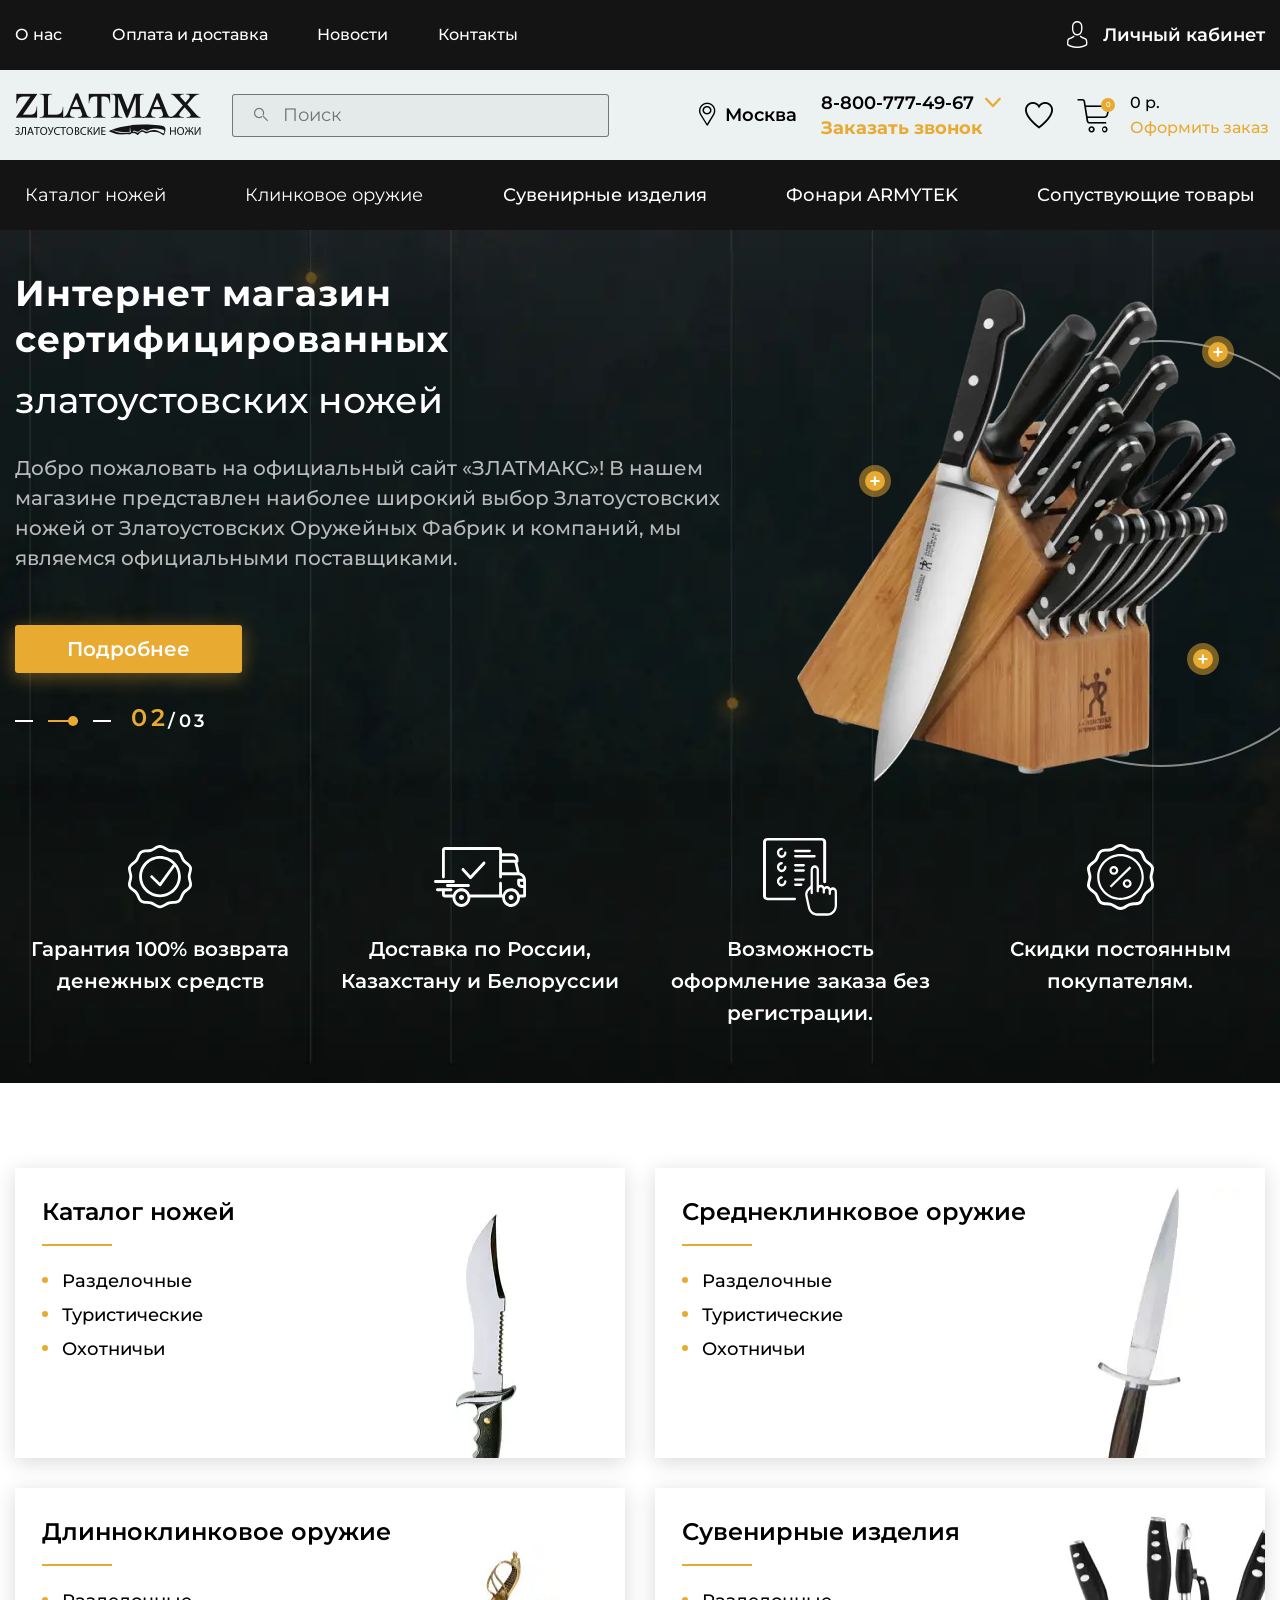
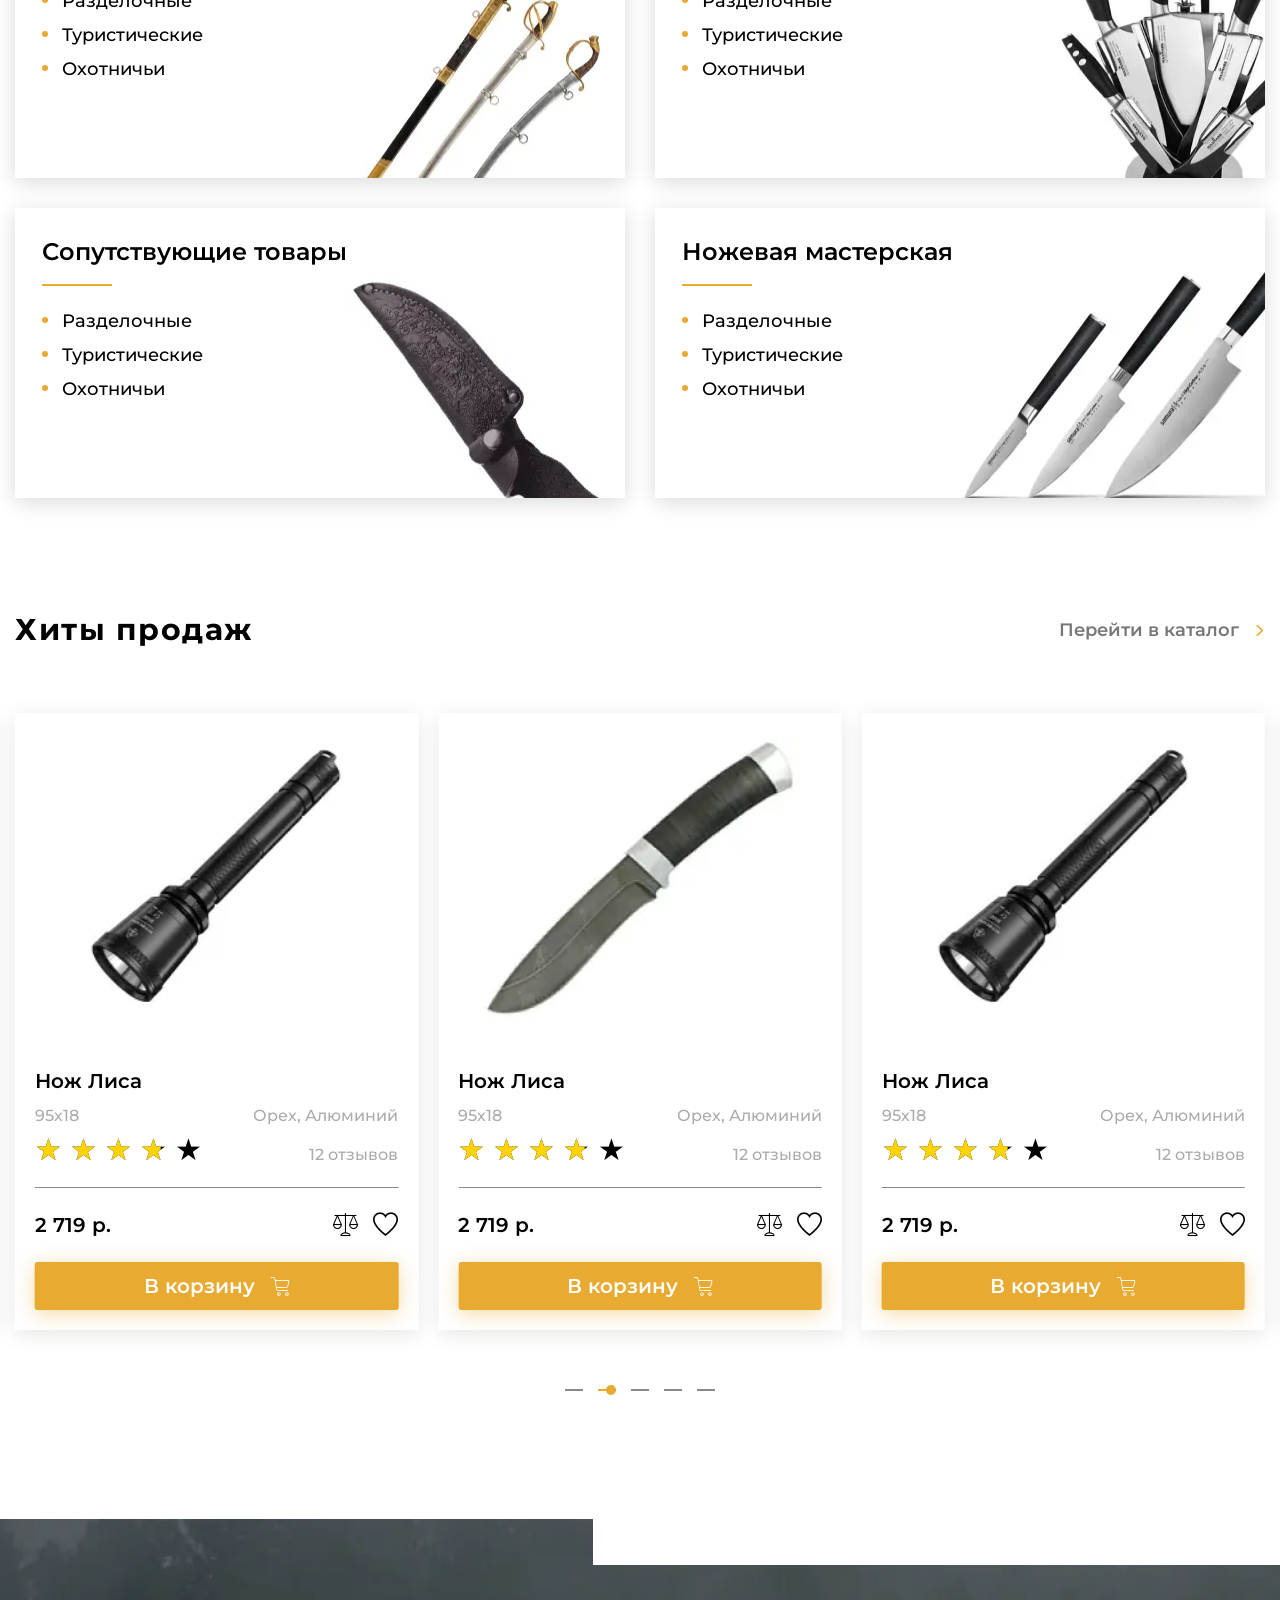
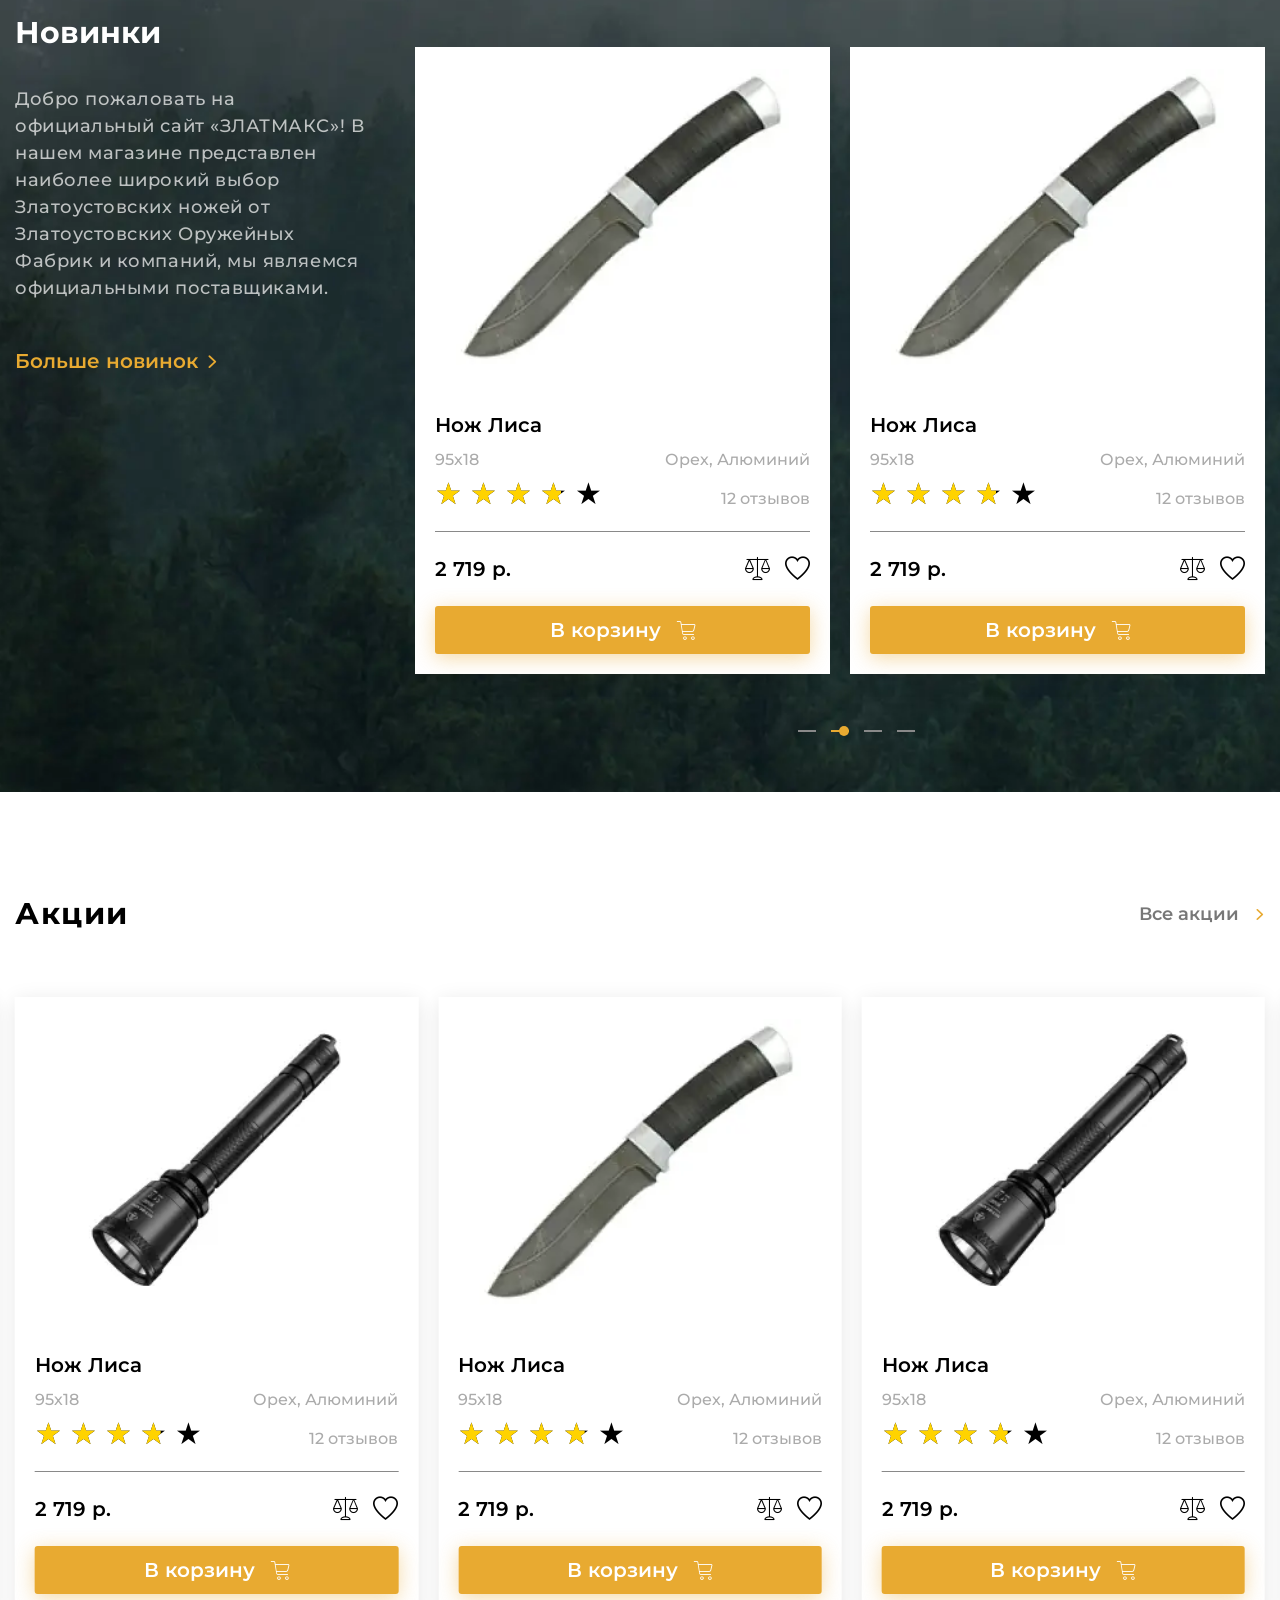
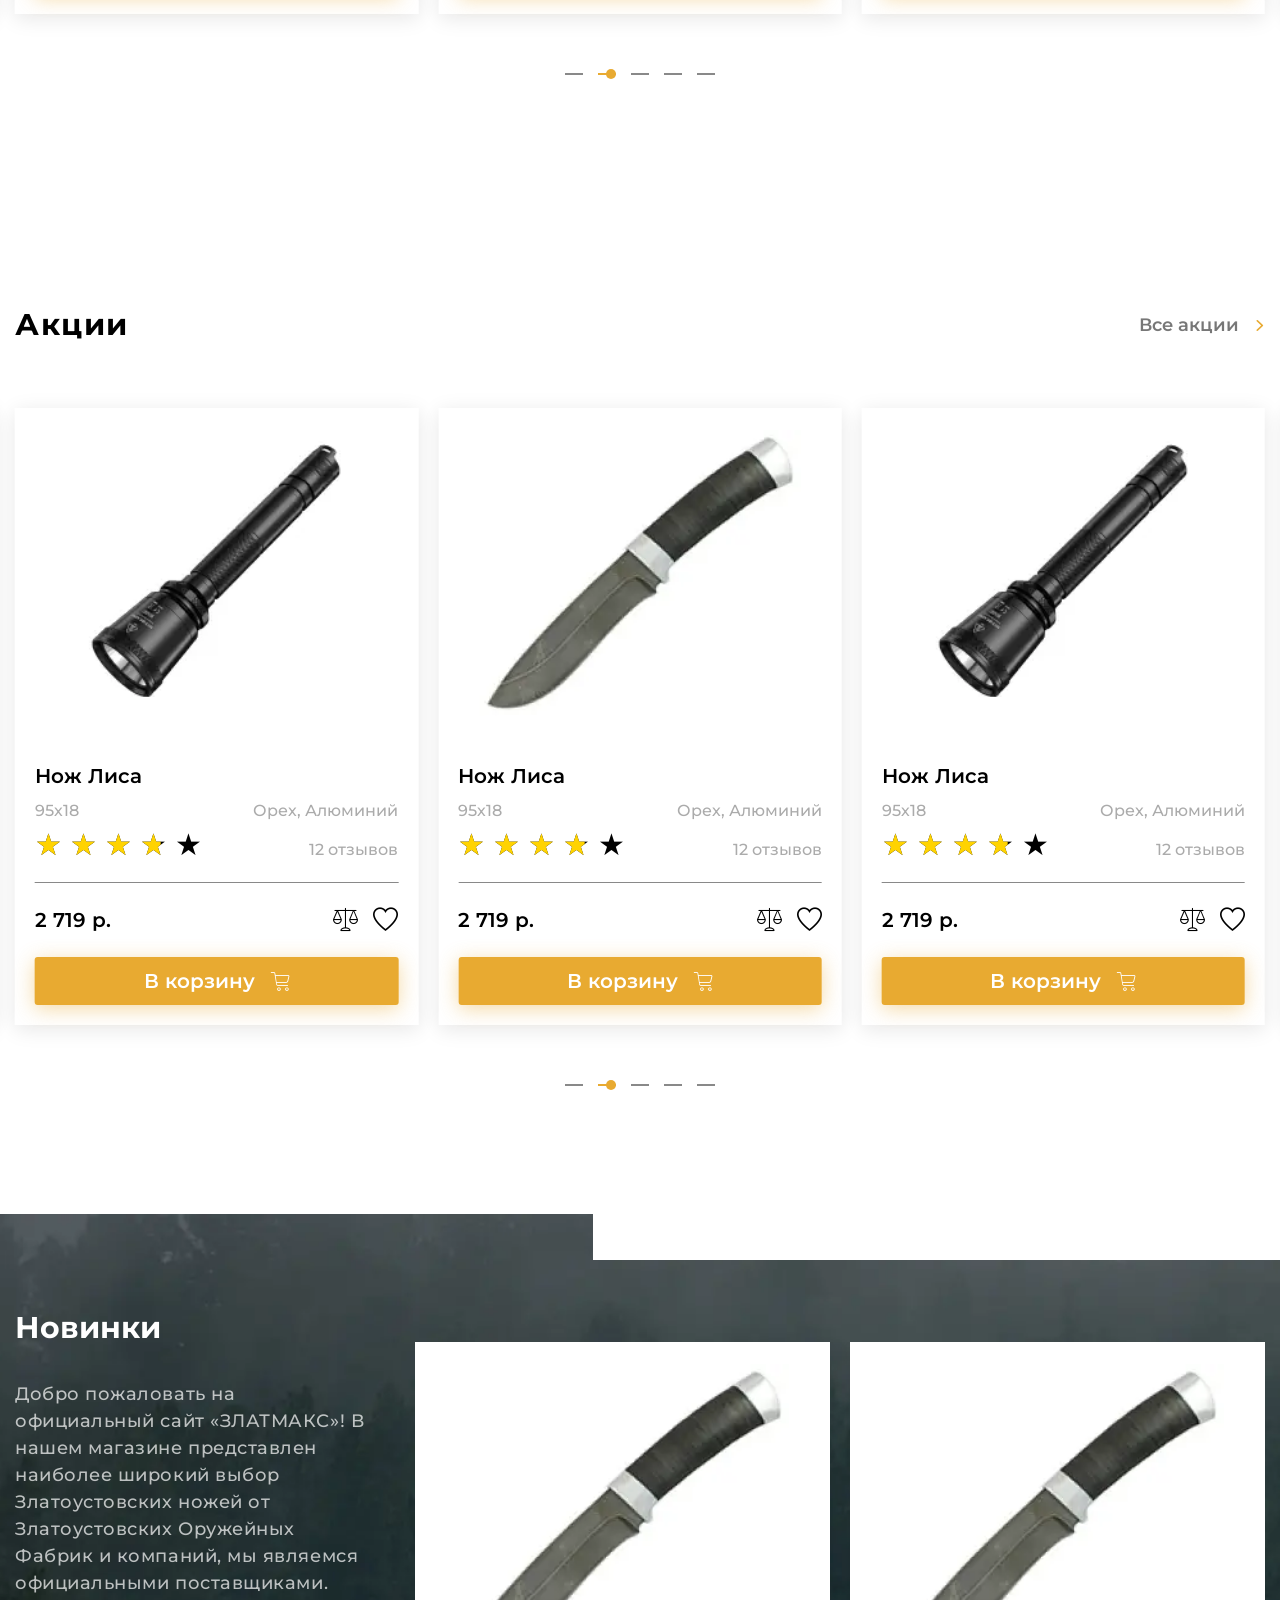
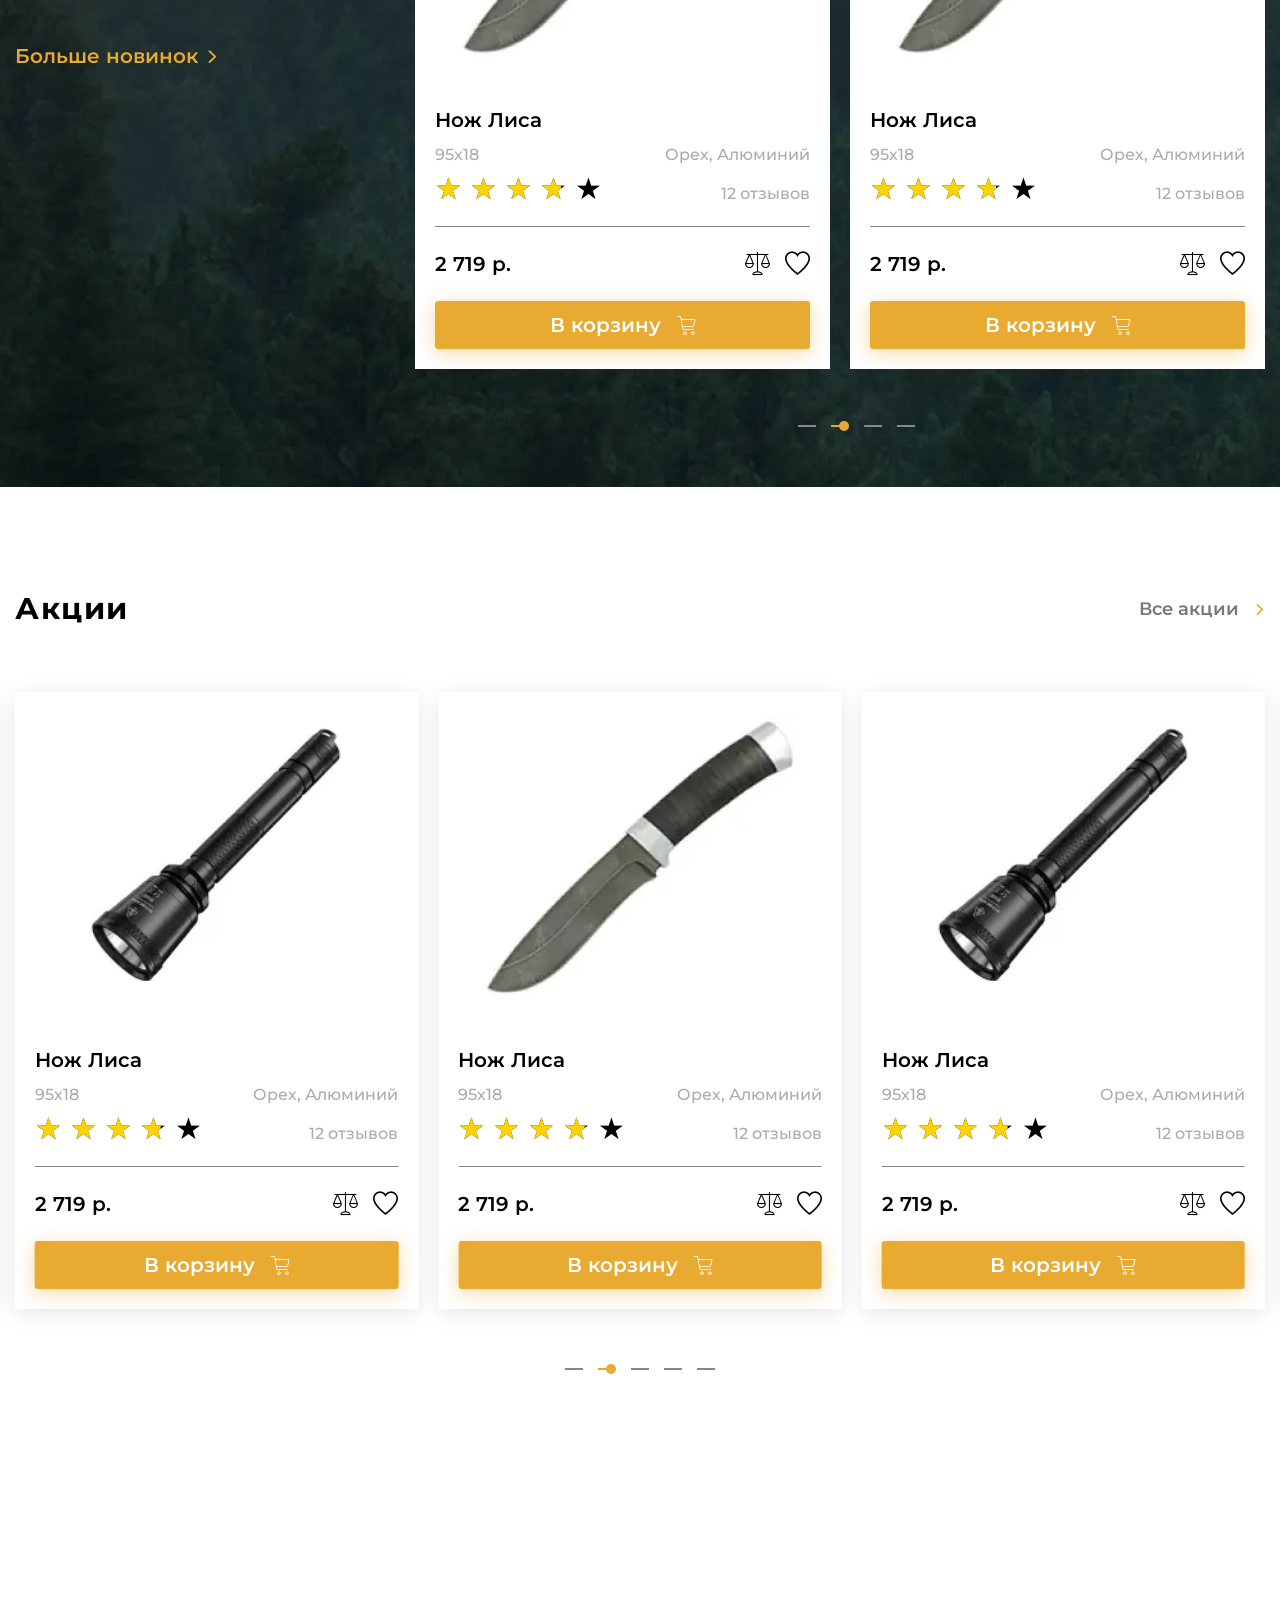
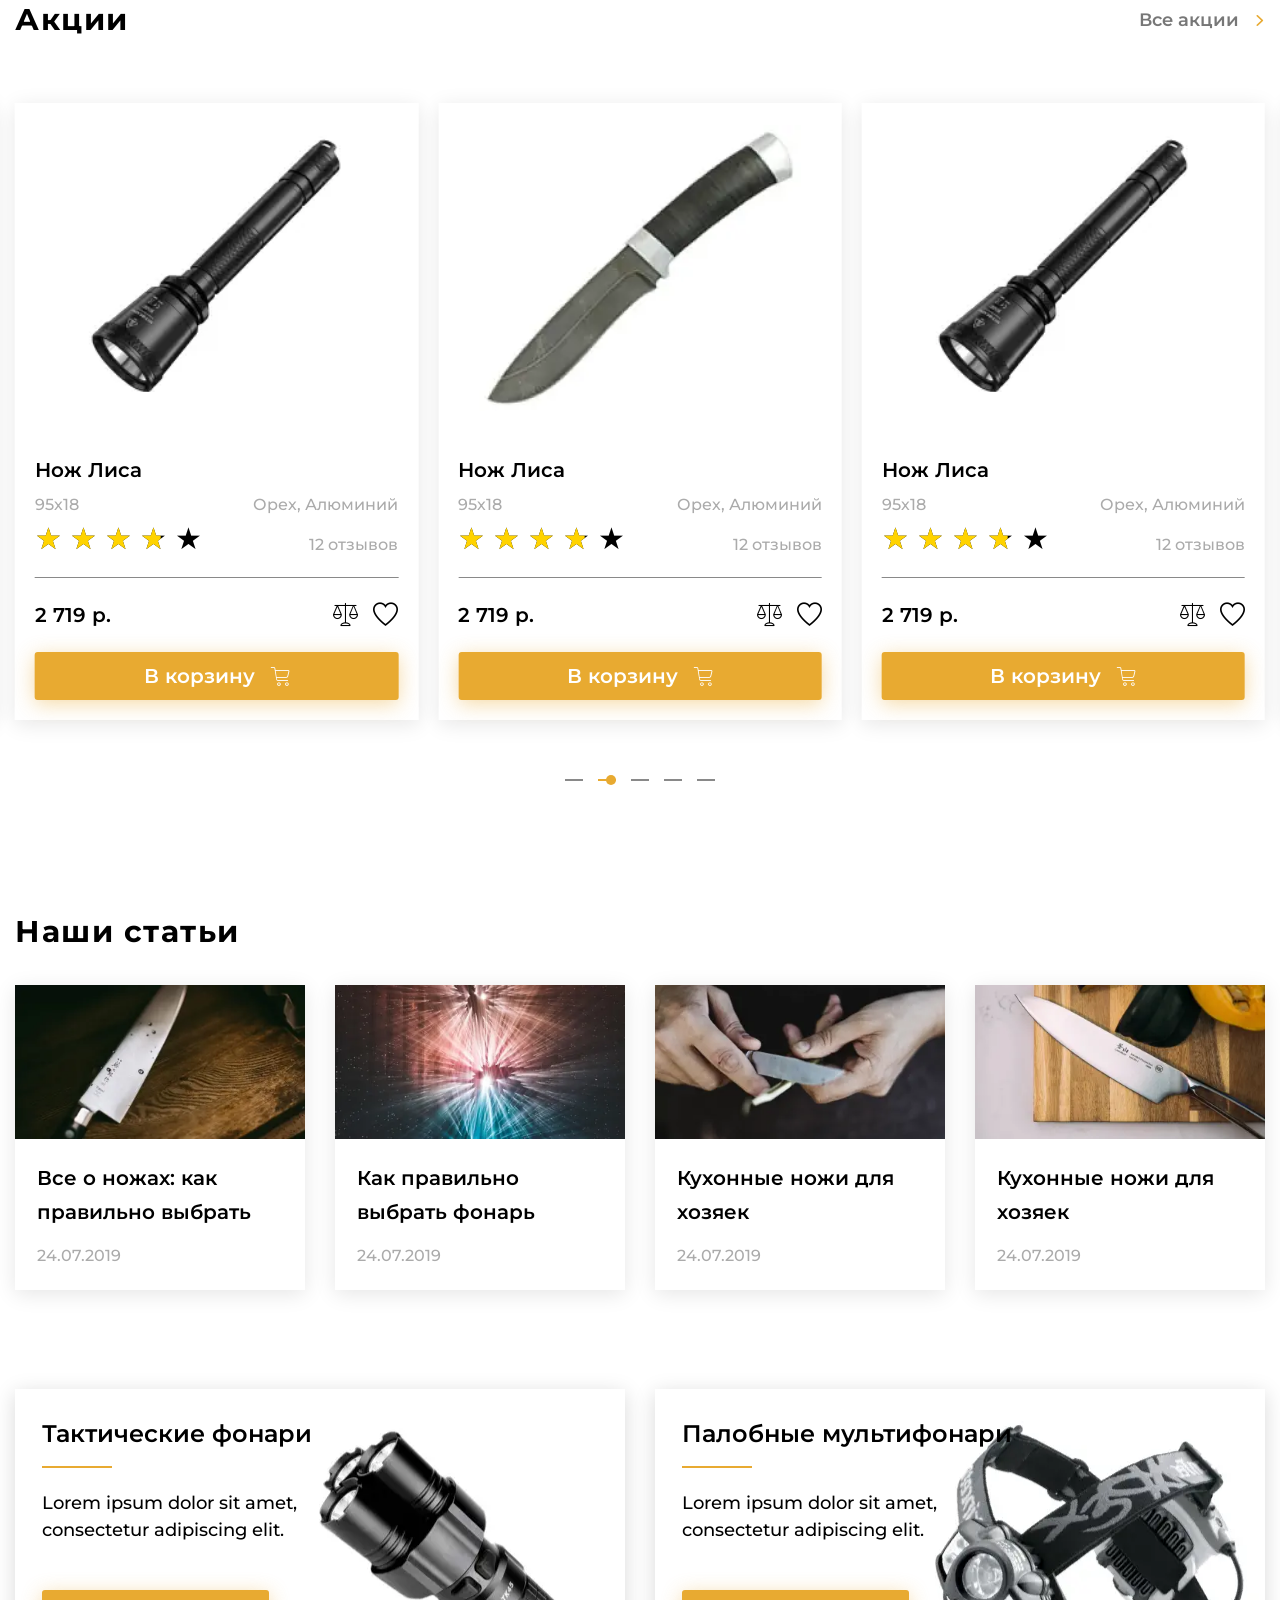
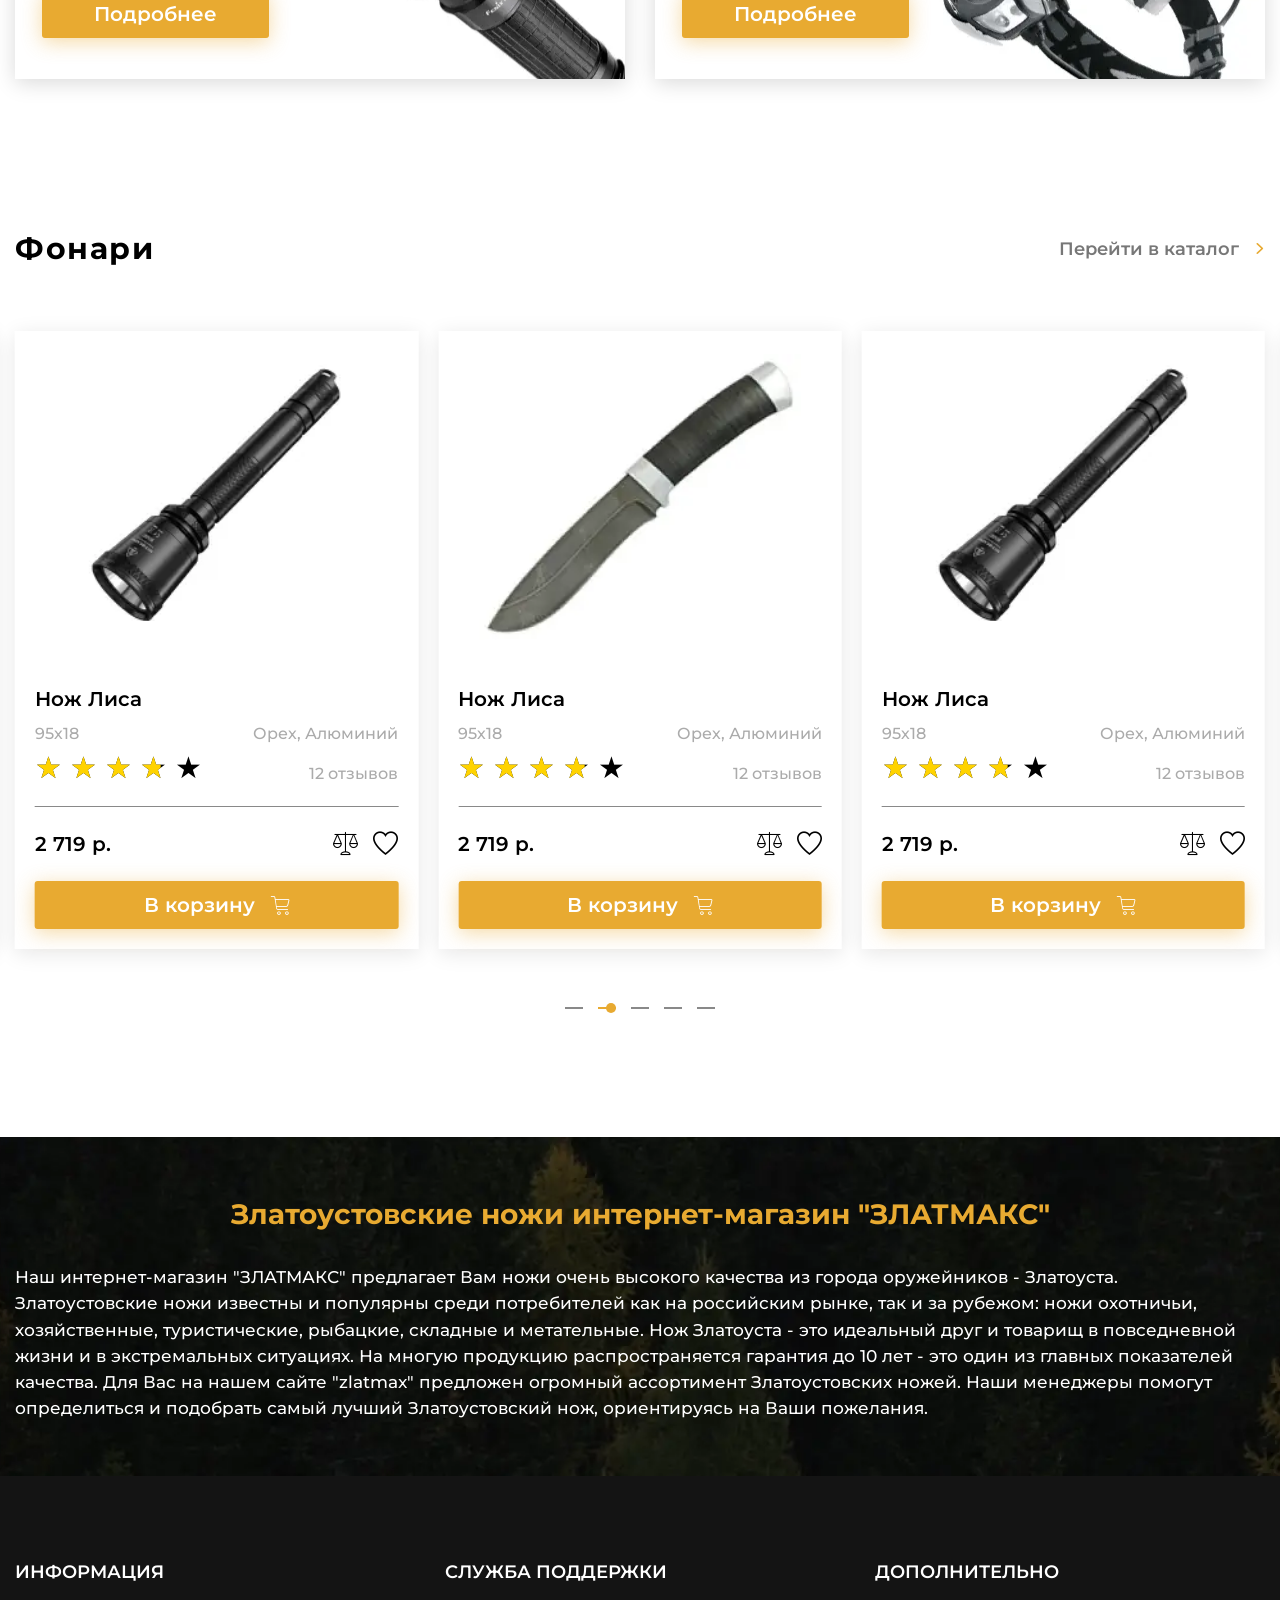
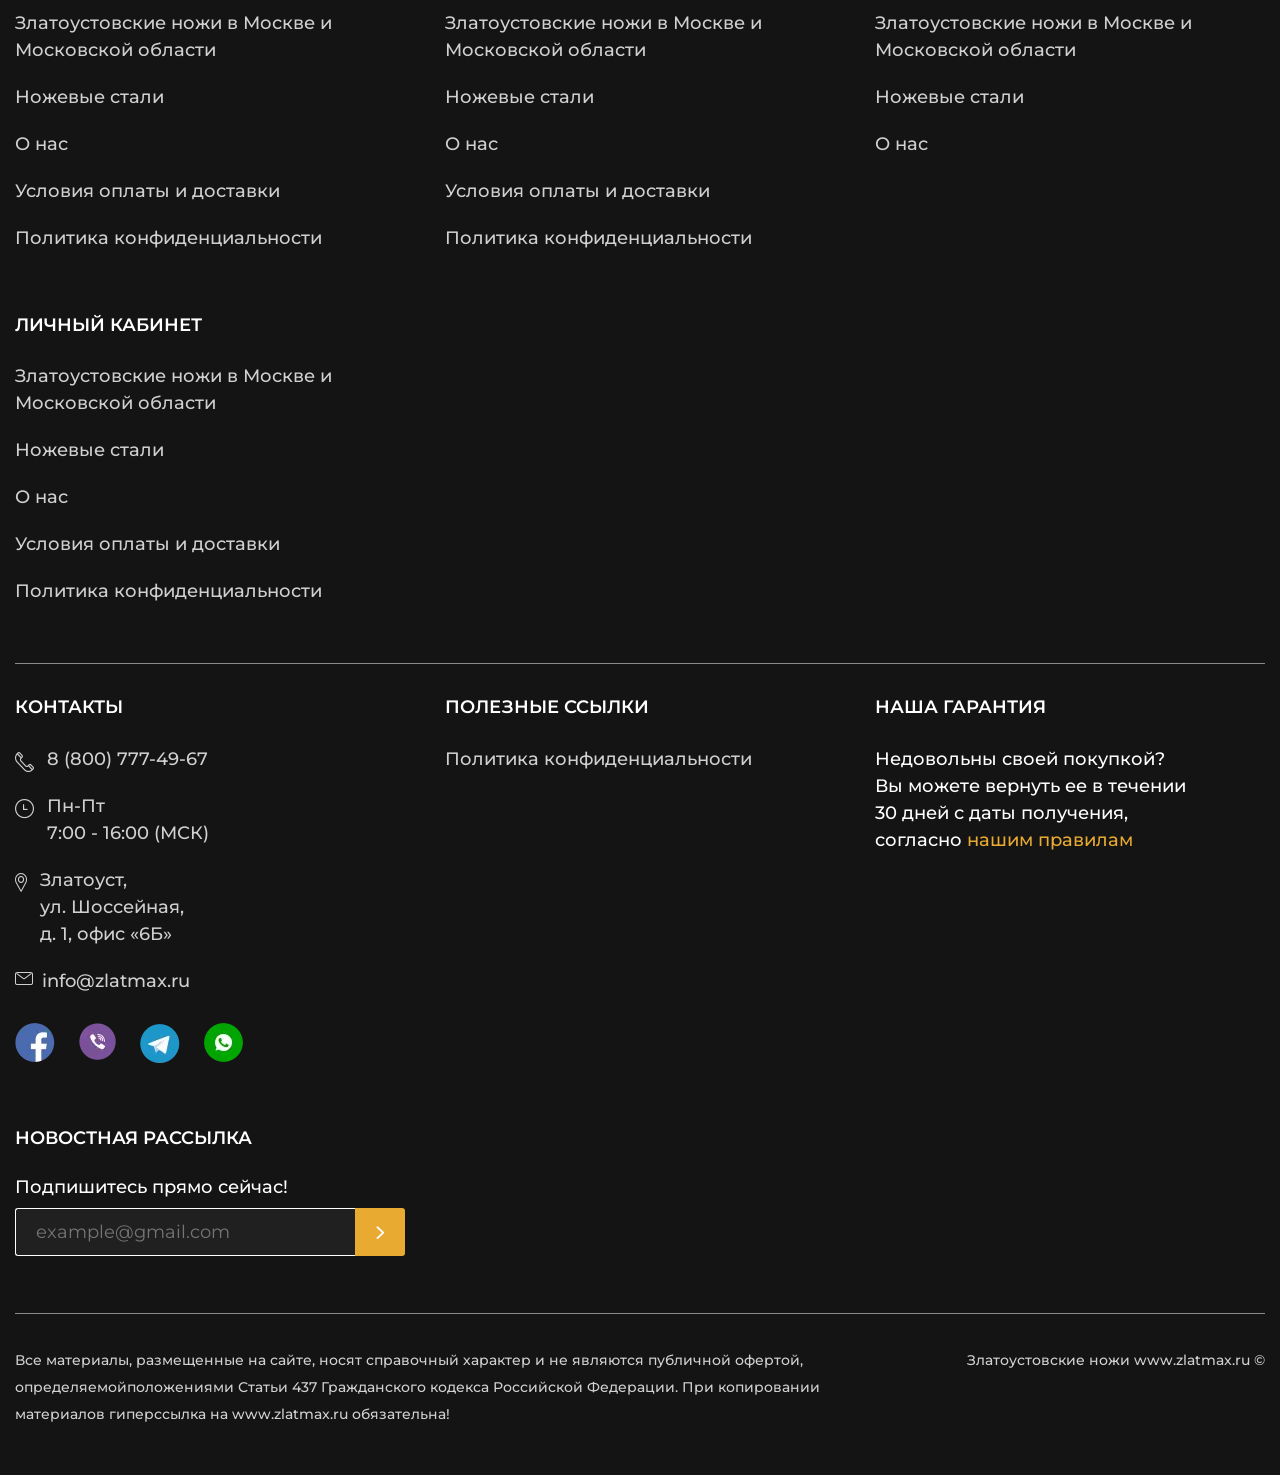
==== index.html @ 2ca92182 "i genius i genius" ====
<!DOCTYPE html>
<html lang="ru">

<head>
	<title>Главная</title>
	<meta charset="UTF-8">
	<meta name="format-detection" content="telephone=no">
	<link rel="stylesheet" href="css/style.min.css?_v=20221017213439">

	<!-- <meta name="robots" content="noindex, nofollow"> -->
	<meta name="viewport" content="width=device-width, initial-scale=1.0">
</head>

<body>
	<div class="wrapper">
		<header class="header">
			<div class="header__top top-header">
				<div class="top-header__container">
					<nav class="top-header__menu menu-top-header">
						<ul data-da=".menu__body,991.98" class="menu-top-header__list">
							<li class="menu-top-header__item menu-top-header__item_catalog"><a href="" class="menu-top-header__link menu-top-header__link_catalog _icon-arrow-bottom">Каталог товаров</a></li>
							<li class="menu-top-header__item"><a href="product.html" class="menu-top-header__link">О нас</a></li>
							<li class="menu-top-header__item"><a href="" class="menu-top-header__link">Оплата и доставка</a></li>
							<li class="menu-top-header__item"><a href="" class="menu-top-header__link">Новости</a></li>
							<li class="menu-top-header__item"><a href="" class="menu-top-header__link">Контакты</a></li>
						</ul>
					</nav>
					<a href="" class="top-header__user _icon-user"><span>Личный кабинет</span></a>
					<nav hidden class="menu">
						<button type="button" class="menu__icon icon-menu"><span></span></button>
						<div class="menu__body">
						</div>
					</nav>
				</div>
			</div>
			<div class="header__body body-header">
				<div class="body-header__container">
					<a href="" class="body-header__logo"></a>
					<div data-da=".catalog-header__container, 479.98" class="body-header__search">
						<form action="#" class="search-header">
							<button type="submit" class="search-header__button _icon-search"></button>
							<input autocomplete="off" type="text" name="form[]" data-error="Ошибка" placeholder="Поиск" class="search-header__input">
						</form>
					</div>
					<div class="body-header__actions actions-header">
						<a href="" class="actions-header__location _icon-location"><span>Москва</span></a>
						<div data-da=".top-header__container,991.98,first" class="actions-header__phones phones-header">
							<div data-spollers class="phones-header__items">
								<div class="phones-header__item">
									<a href="tel:88007774967" class="phones-header__phone"><span>8-800-777-49-67</span></a>
									<button type="button" data-spoller class="phones-header__arrow _icon-arrow-bottom"></button>
									<ul class="phones-header__list">
										<li><a href="tel:88007774968" class="phones-header__phone">8-800-777-49-68</a></li>
										<li><a href="tel:88007774969" class="phones-header__phone">8-800-777-49-69</a></li>
										<li><a href="tel:88007774970" class="phones-header__phone">8-800-777-49-70</a></li>
									</ul>
								</div>
							</div>
							<button type="button" data-popup="#callback" class="phones-header__callback">Заказать звонок</button>
						</div>
						<a href="" data-da=".top-header__container,991.98,2" class="actions-header__favorite _icon-favorite"></a>
						<a href="" data-da=".top-header__container,991.98,2" class="actions-header__cart cart-header">
							<div class="cart-header__icon _icon-cart"><span>0</span></div>
							<div class="cart-header__body">
								<div class="cart-header__summ">0 р.</div>
								<div class="cart-header__link">Оформить заказ</div>
							</div>
						</a>
					</div>
				</div>
			</div>
			<div class="header__catalog catalog-header">
				<div class="catalog-header__container">
					<nav class="catalog-header__menu menu-catalog">
						<button type="button" class="menu-catalog__back _icon-back">Назад</button>
						<ul class="menu-catalog__list">
							<li class="menu-catalog__item"><button data-parent="1" class="menu-catalog__link">Каталог ножей</button></li>
							<li class="menu-catalog__item"><button data-parent="2" class="menu-catalog__link">Клинковое оружие</button></li>
							<li class="menu-catalog__item"><a href="" class="menu-catalog__link">Сувенирные изделия</a></li>
							<li class="menu-catalog__item"><a href="" class="menu-catalog__link">Фонари ARMYTEK</a></li>
							<li class="menu-catalog__item"><a href="" class="menu-catalog__link">Сопуствующие товары</a></li>
						</ul>
						<div class="menu-catalog__sub-menu sub-menu-catalog">
							<button type="button" class="sub-menu-catalog__back _icon-back">Назад</button>
							<div class="sub-menu-catalog__container">
								<div hidden data-submenu="1" class="sub-menu-catalog__block">
									<div class="sub-menu-catalog__category">
										<a href="" class="sub-menu-catalog__link-category">Категория ножей</a>
									</div>
									<div class="sub-menu-catalog__category">
										<a href="" class="sub-menu-catalog__link-category">Производство ножей</a>
									</div>
									<div class="sub-menu-catalog__category">
										<a href="" class="sub-menu-catalog__link-category">Ножи по маркам стали</a>
									</div>
									<div class="sub-menu-catalog__category">
										<a href="" class="sub-menu-catalog__link-category">Заточка и полировка ножей</a>
									</div>
									<div class="sub-menu-catalog__category">
										<a href="" class="sub-menu-catalog__link-category">Ножевая мастерская</a>
									</div>
									<ul class="sub-menu-catalog__list">
										<li class="sub-menu-catalog__item"><a href="" class="sub-menu-catalog__link">Разделочные ножи</a></li>
										<li class="sub-menu-catalog__item"><a href="" class="sub-menu-catalog__link">Туристические ножи</a></li>
										<li class="sub-menu-catalog__item"><a href="" class="sub-menu-catalog__link">Ножи охотничьи</a></li>
										<li class="sub-menu-catalog__item"><a href="" class="sub-menu-catalog__link">Булатные ножи</a></li>
										<li class="sub-menu-catalog__item"><a href="" class="sub-menu-catalog__link">Ножи из дамаска</a></li>
										<li class="sub-menu-catalog__item"><a href="" class="sub-menu-catalog__link">Тактического назначения</a></li>
										<li class="sub-menu-catalog__item"><a href="" class="sub-menu-catalog__link">Метательные ножи</a></li>
										<li class="sub-menu-catalog__item"><a href="" class="sub-menu-catalog__link">Мачете и кукри</a></li>
										<li class="sub-menu-catalog__item"><a href="" class="sub-menu-catalog__link">Ножи кухонные</a></li>
									</ul>
									<ul class="sub-menu-catalog__list">
										<li class="sub-menu-catalog__item"><a href="" class="sub-menu-catalog__link">Ножи АИР</a></li>
										<li class="sub-menu-catalog__item"><a href="" class="sub-menu-catalog__link">Ножи ЗИК</a></li>
										<li class="sub-menu-catalog__item"><a href="" class="sub-menu-catalog__link">Ножи ЗЗОСС</a></li>
										<li class="sub-menu-catalog__item"><a href="" class="sub-menu-catalog__link">Ножи РОСоружие</a></li>
										<li class="sub-menu-catalog__item"><a href="" class="sub-menu-catalog__link">Ножи Оружейник</a></li>
										<li class="sub-menu-catalog__item"><a href="" class="sub-menu-catalog__link">Булат Сергея Баранова</a></li>
										<li class="sub-menu-catalog__item"><a href="" class="sub-menu-catalog__link">Булат Андрея Умерова</a></li>
										<li class="sub-menu-catalog__item"><a href="" class="sub-menu-catalog__link">Ножи Златко</a></li>
										<li class="sub-menu-catalog__item"><a href="" class="sub-menu-catalog__link">Ножи Стиль-М</a></li>
										<li class="sub-menu-catalog__item"><a href="" class="sub-menu-catalog__link">Оружейная компания</a></li>
									</ul>
									<ul class="sub-menu-catalog__list">
										<li class="sub-menu-catalog__item"><a href="" class="sub-menu-catalog__link">Ножи из стали 40х102С2М</a></li>
										<li class="sub-menu-catalog__item"><a href="" class="sub-menu-catalog__link">Ножи из стали 95х18</a></li>
										<li class="sub-menu-catalog__item"><a href="" class="sub-menu-catalog__link">Ножи из стали 100х13м</a></li>
										<li class="sub-menu-catalog__item"><a href="" class="sub-menu-catalog__link">Ножи из стали 110х18м-ШД</a></li>
										<li class="sub-menu-catalog__item"><a href="" class="sub-menu-catalog__link">Ножи из стали ЭИ-107 ТЦ</a></li>
										<li class="sub-menu-catalog__item"><a href="" class="sub-menu-catalog__link">Ножи из стали 50х14МФ</a></li>
										<li class="sub-menu-catalog__item"><a href="" class="sub-menu-catalog__link">Ножи из стали AUS-8</a></li>
										<li class="sub-menu-catalog__item"><a href="" class="sub-menu-catalog__link">Ножи из стали К340</a></li>
										<li class="sub-menu-catalog__item"><a href="" class="sub-menu-catalog__link">Ножи из стали M390</a></li>
										<li class="sub-menu-catalog__item"><a href="" class="sub-menu-catalog__link">Ножи из стали ЭП-766</a></li>
									</ul>
									<ul class="sub-menu-catalog__list">
										<li class="sub-menu-catalog__item"><a href="" class="sub-menu-catalog__link">Паста ГОИ</a></li>
										<li class="sub-menu-catalog__item"><a href="" class="sub-menu-catalog__link">Алмазная паста</a></li>
										<li class="sub-menu-catalog__item"><a href="" class="sub-menu-catalog__link">Бруски и камни для заточки</a></li>
										<li class="sub-menu-catalog__item"><a href="" class="sub-menu-catalog__link">Заточные системы</a></li>
									</ul>
									<ul class="sub-menu-catalog__list">
										<li class="sub-menu-catalog__item"><a href="" class="sub-menu-catalog__link">Ножевые клинки</a></li>
										<li class="sub-menu-catalog__item"><a href="" class="sub-menu-catalog__link">Заготовки для ножей</a></li>
										<li class="sub-menu-catalog__item"><a href="" class="sub-menu-catalog__link">Литье для ножей</a></li>
										<li class="sub-menu-catalog__item"><a href="" class="sub-menu-catalog__link">Материалы для рукоятей</a></li>
										<li class="sub-menu-catalog__item"><a href="" class="sub-menu-catalog__link">Уход за рукоятиями ножей</a></li>
									</ul>
									<div class="sub-menu-catalog__footer">
										<a href="" class="sub-menu-catalog__all">Смотреть все</a>
									</div>
									<div class="sub-menu-catalog__footer">
										<a href="" class="sub-menu-catalog__all">Смотреть все</a>
									</div>
									<div class="sub-menu-catalog__footer">
										<a href="" class="sub-menu-catalog__all">Смотреть все</a>
									</div>
									<div class="sub-menu-catalog__footer">
										<a href="" class="sub-menu-catalog__all">Смотреть все</a>
									</div>
									<div class="sub-menu-catalog__footer">
										<a href="" class="sub-menu-catalog__all">Смотреть все</a>
									</div>
								</div>
								<div hidden data-submenu="2" class="sub-menu-catalog__block">
									<div class="sub-menu-catalog__category">
										<a href="" class="sub-menu-catalog__link-category">Категория ножей</a>
									</div>
									<div class="sub-menu-catalog__category">
										<a href="" class="sub-menu-catalog__link-category">Производство ножей</a>
									</div>
									<div class="sub-menu-catalog__category">
										<a href="" class="sub-menu-catalog__link-category">Заточка и полировка ножей</a>
									</div>
									<ul class="sub-menu-catalog__list">
										<li class="sub-menu-catalog__item"><a href="" class="sub-menu-catalog__link">Разделочные ножи</a></li>
										<li class="sub-menu-catalog__item"><a href="" class="sub-menu-catalog__link">Туристические ножи</a></li>
										<li class="sub-menu-catalog__item"><a href="" class="sub-menu-catalog__link">Ножи охотничьи</a></li>
										<li class="sub-menu-catalog__item"><a href="" class="sub-menu-catalog__link">Булатные ножи</a></li>
										<li class="sub-menu-catalog__item"><a href="" class="sub-menu-catalog__link">Ножи из дамаска</a></li>
										<li class="sub-menu-catalog__item"><a href="" class="sub-menu-catalog__link">Тактического назначения</a></li>
										<li class="sub-menu-catalog__item"><a href="" class="sub-menu-catalog__link">Метательные ножи</a></li>
										<li class="sub-menu-catalog__item"><a href="" class="sub-menu-catalog__link">Мачете и кукри</a></li>
										<li class="sub-menu-catalog__item"><a href="" class="sub-menu-catalog__link">Ножи кухонные</a></li>
									</ul>
									<ul class="sub-menu-catalog__list">
										<li class="sub-menu-catalog__item"><a href="" class="sub-menu-catalog__link">Ножи АИР</a></li>
										<li class="sub-menu-catalog__item"><a href="" class="sub-menu-catalog__link">Ножи ЗИК</a></li>
										<li class="sub-menu-catalog__item"><a href="" class="sub-menu-catalog__link">Ножи ЗЗОСС</a></li>
										<li class="sub-menu-catalog__item"><a href="" class="sub-menu-catalog__link">Ножи РОСоружие</a></li>
										<li class="sub-menu-catalog__item"><a href="" class="sub-menu-catalog__link">Ножи Оружейник</a></li>
										<li class="sub-menu-catalog__item"><a href="" class="sub-menu-catalog__link">Булат Сергея Баранова</a></li>
										<li class="sub-menu-catalog__item"><a href="" class="sub-menu-catalog__link">Булат Андрея Умерова</a></li>
										<li class="sub-menu-catalog__item"><a href="" class="sub-menu-catalog__link">Ножи Златко</a></li>
										<li class="sub-menu-catalog__item"><a href="" class="sub-menu-catalog__link">Ножи Стиль-М</a></li>
										<li class="sub-menu-catalog__item"><a href="" class="sub-menu-catalog__link">Оружейная компания</a></li>
									</ul>
									<ul class="sub-menu-catalog__list">
										<li class="sub-menu-catalog__item"><a href="" class="sub-menu-catalog__link">Паста ГОИ</a></li>
										<li class="sub-menu-catalog__item"><a href="" class="sub-menu-catalog__link">Алмазная паста</a></li>
										<li class="sub-menu-catalog__item"><a href="" class="sub-menu-catalog__link">Бруски и камни для заточки</a></li>
										<li class="sub-menu-catalog__item"><a href="" class="sub-menu-catalog__link">Заточные системы</a></li>
									</ul>
									<div class="sub-menu-catalog__footer">
										<a href="" class="sub-menu-catalog__all">Смотреть все</a>
									</div>
									<div class="sub-menu-catalog__footer">
										<a href="" class="sub-menu-catalog__all">Смотреть все</a>
									</div>
									<div class="sub-menu-catalog__footer">
										<a href="" class="sub-menu-catalog__all">Смотреть все</a>
									</div>
								</div>
							</div>
						</div>
					</nav>
				</div>
			</div>
		</header>
		<main class="page page_home">
			<section class="page__main-block main-block">
				<div class="main-block__container">
					<div class="main-block__body">
						<div class="main-block__slider">
							<div class="main-block__swiper">
								<div class="main-block__slide slide-main-block">
									<div class="slide-main-block__content">
										<h2 data-swiper-parallax="-100" class="slide-main-block__title">Интернет магазин сертифицированных</h2>
										<div data-swiper-parallax="-150" class="slide-main-block__sub-title">златоустовских ножей</div>
										<div data-swiper-parallax="-200" class="slide-main-block__text">
											Добро пожаловать на официальный сайт «ЗЛАТМАКС»! В нашем магазине представлен наиболее широкий выбор Златоустовских ножей от Златоустовских Оружейных Фабрик и компаний, мы являемся официальными поставщиками.
										</div>
									</div>
									<a href="" data-swiper-parallax="-300" class="slide-main-block__button button">Подробнее</a>
								</div>
								<div class="main-block__slide slide-main-block">
									<div class="slide-main-block__content">
										<h2 data-swiper-parallax="-100" class="slide-main-block__title">Интернет магазин сертифицированных</h2>
										<div data-swiper-parallax="-150" class="slide-main-block__sub-title">златоустовских ножей</div>
										<div data-swiper-parallax="-200" class="slide-main-block__text">
											Добро пожаловать на официальный сайт «ЗЛАТМАКС»! В нашем магазине представлен наиболее широкий выбор Златоустовских ножей от Златоустовских Оружейных Фабрик и компаний, мы являемся официальными поставщиками.
										</div>
									</div>
									<a href="" data-swiper-parallax="-300" class="slide-main-block__button button">Подробнее</a>
								</div>
								<div class="main-block__slide slide-main-block">
									<div class="slide-main-block__content">
										<h2 data-swiper-parallax="-100" class="slide-main-block__title">Интернет магазин сертифицированных</h2>
										<div data-swiper-parallax="-150" class="slide-main-block__sub-title">златоустовских ножей</div>
										<div data-swiper-parallax="-200" class="slide-main-block__text">
											Добро пожаловать на официальный сайт «ЗЛАТМАКС»! В нашем магазине представлен наиболее широкий выбор Златоустовских ножей от Златоустовских Оружейных Фабрик и компаний, мы являемся официальными поставщиками.
										</div>
									</div>
									<a href="" data-swiper-parallax="-300" class="slide-main-block__button button">Подробнее</a>
								</div>
							</div>
							<div class="main-block__controll controll-main-block">
								<div class="controll-main-block__dotts"></div>
								<div class="controll-main-block__fraction fraction-controll">
									<span class="fraction-controll__current">01</span> / <span class="fraction-controll__all">0</span>
								</div>
							</div>
						</div>
						<div class="main-block__media media-main-block">
							<div class="media-main-block__body">
								<div class="media-main-block__image">
									<picture><source srcset="img/mainpage/main-block/image.webp" type="image/webp"><img src="img/mainpage/main-block/image.png?_v=1666031679296" alt="Картинка"></picture>
								</div>
								<div class="media-main-block__tips">
									<button type="button" data-tippy-content="Подсказка" class="media-main-block__tip media-main-block__tip_1"><span>+</span></button>
									<button type="button" data-tippy-content="Подсказка" class="media-main-block__tip media-main-block__tip_2"><span>+</span></button>
									<button type="button" data-tippy-content="Подсказка" class="media-main-block__tip media-main-block__tip_3"><span>+</span></button>
								</div>
							</div>
						</div>
					</div>
					<div class="main-block__advantages advantages-main">
						<div class="advantages-main__item">
							<div class="advantages-main__icon">
								<img src="img/mainpage/main-block/icons/01.svg?_v=1666031679296" alt="Иконка">
							</div>
							<div class="advantages-main__text">Гарантия 100% возврата
								денежных средств</div>
						</div>
						<div class="advantages-main__item">
							<div class="advantages-main__icon">
								<img src="img/mainpage/main-block/icons/02.svg?_v=1666031679296" alt="Иконка">
							</div>
							<div class="advantages-main__text">Доставка по России,
								Казахстану и Белоруссии</div>
						</div>
						<div class="advantages-main__item">
							<div class="advantages-main__icon">
								<img src="img/mainpage/main-block/icons/03.svg?_v=1666031679296" alt="Иконка">
							</div>
							<div class="advantages-main__text">Возможность оформление
								заказа без регистрации.</div>
						</div>
						<div class="advantages-main__item">
							<div class="advantages-main__icon">
								<img src="img/mainpage/main-block/icons/04.svg?_v=1666031679296" alt="Иконка">
							</div>
							<div class="advantages-main__text">Скидки постоянным
								покупателям. </div>
						</div>
					</div>
				</div>
			</section>
			<section class="page__catalog-cards catalog-cards">
				<div class="catalog-cards__container">
					<div class="catalog-cards__item item-catalog-cards">
						<div class="item-catalog-cards__body">
							<h3 class="item-catalog-cards__title">
								<a href="" class="item-catalog-cards__link-title">Каталог ножей</a>
							</h3>
							<ul class="item-catalog-cards__list">
								<li class="item-catalog-cards__item"><a href="" class="item-catalog-cards__link">Разделочные</a></li>
								<li class="item-catalog-cards__item"><a href="" class="item-catalog-cards__link">Туристические</a></li>
								<li class="item-catalog-cards__item"><a href="" class="item-catalog-cards__link">Охотничьи</a></li>
							</ul>
						</div>
						<div class="item-catalog-cards__image">
							<picture><source srcset="img/mainpage/catalog-cards/01.webp" type="image/webp"><img src="img/mainpage/catalog-cards/01.jpg?_v=1666031679296" alt="Картинка"></picture>
						</div>
					</div>
					<div class="catalog-cards__item item-catalog-cards">
						<div class="item-catalog-cards__body">
							<h3 class="item-catalog-cards__title">
								<a href="" class="item-catalog-cards__link-title">Среднеклинковое оружие</a>
							</h3>
							<ul class="item-catalog-cards__list">
								<li class="item-catalog-cards__item"><a href="" class="item-catalog-cards__link">Разделочные</a></li>
								<li class="item-catalog-cards__item"><a href="" class="item-catalog-cards__link">Туристические</a></li>
								<li class="item-catalog-cards__item"><a href="" class="item-catalog-cards__link">Охотничьи</a></li>
							</ul>
						</div>
						<div class="item-catalog-cards__image">
							<picture><source srcset="img/mainpage/catalog-cards/02.webp" type="image/webp"><img src="img/mainpage/catalog-cards/02.jpg?_v=1666031679296" alt="Картинка"></picture>
						</div>
					</div>
					<div class="catalog-cards__item item-catalog-cards">
						<div class="item-catalog-cards__body">
							<h3 class="item-catalog-cards__title">
								<a href="" class="item-catalog-cards__link-title">Длинноклинковое оружие</a>
							</h3>
							<ul class="item-catalog-cards__list">
								<li class="item-catalog-cards__item"><a href="" class="item-catalog-cards__link">Разделочные</a></li>
								<li class="item-catalog-cards__item"><a href="" class="item-catalog-cards__link">Туристические</a></li>
								<li class="item-catalog-cards__item"><a href="" class="item-catalog-cards__link">Охотничьи</a></li>
							</ul>
						</div>
						<div class="item-catalog-cards__image">
							<picture><source srcset="img/mainpage/catalog-cards/03.webp" type="image/webp"><img src="img/mainpage/catalog-cards/03.jpg?_v=1666031679296" alt="Картинка"></picture>
						</div>
					</div>
					<div class="catalog-cards__item item-catalog-cards">
						<div class="item-catalog-cards__body">
							<h3 class="item-catalog-cards__title">
								<a href="" class="item-catalog-cards__link-title">Сувенирные изделия</a>
							</h3>
							<ul class="item-catalog-cards__list">
								<li class="item-catalog-cards__item"><a href="" class="item-catalog-cards__link">Разделочные</a></li>
								<li class="item-catalog-cards__item"><a href="" class="item-catalog-cards__link">Туристические</a></li>
								<li class="item-catalog-cards__item"><a href="" class="item-catalog-cards__link">Охотничьи</a></li>
							</ul>
						</div>
						<div class="item-catalog-cards__image">
							<picture><source srcset="img/mainpage/catalog-cards/04.webp" type="image/webp"><img src="img/mainpage/catalog-cards/04.jpg?_v=1666031679296" alt="Картинка"></picture>
						</div>
					</div>
					<div class="catalog-cards__item item-catalog-cards">
						<div class="item-catalog-cards__body">
							<h3 class="item-catalog-cards__title">
								<a href="" class="item-catalog-cards__link-title">Сопутствующие товары</a>
							</h3>
							<ul class="item-catalog-cards__list">
								<li class="item-catalog-cards__item"><a href="" class="item-catalog-cards__link">Разделочные</a></li>
								<li class="item-catalog-cards__item"><a href="" class="item-catalog-cards__link">Туристические</a></li>
								<li class="item-catalog-cards__item"><a href="" class="item-catalog-cards__link">Охотничьи</a></li>
							</ul>
						</div>
						<div class="item-catalog-cards__image">
							<picture><source srcset="img/mainpage/catalog-cards/05.webp" type="image/webp"><img src="img/mainpage/catalog-cards/05.jpg?_v=1666031679296" alt="Картинка"></picture>
						</div>
					</div>
					<div class="catalog-cards__item item-catalog-cards">
						<div class="item-catalog-cards__body">
							<h3 class="item-catalog-cards__title">
								<a href="" class="item-catalog-cards__link-title">Ножевая мастерская</a>
							</h3>
							<ul class="item-catalog-cards__list">
								<li class="item-catalog-cards__item"><a href="" class="item-catalog-cards__link">Разделочные</a></li>
								<li class="item-catalog-cards__item"><a href="" class="item-catalog-cards__link">Туристические</a></li>
								<li class="item-catalog-cards__item"><a href="" class="item-catalog-cards__link">Охотничьи</a></li>
							</ul>
						</div>
						<div class="item-catalog-cards__image">
							<picture><source srcset="img/mainpage/catalog-cards/06.webp" type="image/webp"><img src="img/mainpage/catalog-cards/06.jpg?_v=1666031679296" alt="Картинка"></picture>
						</div>
					</div>
				</div>
			</section>
			<section class="page__hits-products hits-products">
				<section class="products-slider">
					<div class="products-slider__container">
						<div class="products-slider__header">
							<h2 class="products-slider__title">Хиты продаж</h2>
							<a href="" class="products-slider__more">Перейти в каталог</a>
						</div>
						<div class="products-slider__slider">
							<div class="products-slider__swiper">
								<div class="products-slider__slide">
									<article class="product-card">
										<a href="" class="product-card__image">
											<span class="product-card__item-image-ibg product-card__item-image-ibg_contain">
												<picture><source srcset="img/product-card/image.webp" type="image/webp"><img src="img/product-card/image.jpg?_v=1666031679296" alt="Картинка"></picture>
											</span>
										</a>
										<div class="product-card__body">
											<h4 class="product-card__title">
												<a href="" class="product-card__link-title">Нож Лиса</a>
											</h4>
											<div class="product-card__info info-product-card">
												<div class="info-product-card__size">95х18</div>
												<div class="info-product-card__materials">Орех, Алюминий</div>
											</div>
											<div class="product-card__rating rating rating_set">
												<div class="rating__body">
													<div class="rating__active"></div>
													<div class="rating__items">
														<input type="radio" class="rating__item" value="1" name="rating">
														<input type="radio" class="rating__item" value="2" name="rating">
														<input type="radio" class="rating__item" value="3" name="rating">
														<input type="radio" class="rating__item" value="4" name="rating">
														<input type="radio" class="rating__item" value="5" name="rating">
													</div>
												</div>
												<div class="rating__value">3.6</div>
												<div class="rating__info">12 отзывов</div>
											</div>
											<div class="product-card__footer">
												<div class="product-card__price">2 719 р.</div>
												<a href="" class="product-card__compare _icon-compare"></a>
												<a href="" class="product-card__favorite _icon-favorite"></a>
											</div>
											<button type="button" class="product-card__cart button"><span class="_icon-cart">В корзину</span></button>
										</div>
									</article>
								</div>
								<div class="products-slider__slide">
									<article class="product-card">
										<a href="" class="product-card__image">
											<span class="product-card__item-image-ibg product-card__item-image-ibg_contain">
												<picture><source srcset="img/product-card/image-02.webp" type="image/webp"><img src="img/product-card/image-02.jpg?_v=1666031679296" alt="Картинка"></picture>
											</span>
										</a>
										<div class="product-card__body">
											<h4 class="product-card__title">
												<a href="" class="product-card__link-title">Нож Лиса</a>
											</h4>
											<div class="product-card__info info-product-card">
												<div class="info-product-card__size">95х18</div>
												<div class="info-product-card__materials">Орех, Алюминий</div>
											</div>
											<div class="product-card__rating rating rating_set">
												<div class="rating__body">
													<div class="rating__active"></div>
													<div class="rating__items">
														<input type="radio" class="rating__item" value="1" name="rating">
														<input type="radio" class="rating__item" value="2" name="rating">
														<input type="radio" class="rating__item" value="3" name="rating">
														<input type="radio" class="rating__item" value="4" name="rating">
														<input type="radio" class="rating__item" value="5" name="rating">
													</div>
												</div>
												<div class="rating__value">3.6</div>
												<div class="rating__info">12 отзывов</div>
											</div>
											<div class="product-card__footer">
												<div class="product-card__price">2 719 р.</div>
												<a href="" class="product-card__compare _icon-compare"></a>
												<a href="" class="product-card__favorite _icon-favorite"></a>
											</div>
											<button type="button" class="product-card__cart button"><span class="_icon-cart">В корзину</span></button>
										</div>
									</article>
								</div>
								<div class="products-slider__slide">
									<article class="product-card">
										<a href="" class="product-card__image">
											<span class="product-card__item-image-ibg product-card__item-image-ibg_contain">
												<picture><source srcset="img/product-card/image.webp" type="image/webp"><img src="img/product-card/image.jpg?_v=1666031679296" alt="Картинка"></picture>
											</span>
										</a>
										<div class="product-card__body">
											<h4 class="product-card__title">
												<a href="" class="product-card__link-title">Нож Лиса</a>
											</h4>
											<div class="product-card__info info-product-card">
												<div class="info-product-card__size">95х18</div>
												<div class="info-product-card__materials">Орех, Алюминий</div>
											</div>
											<div class="product-card__rating rating rating_set">
												<div class="rating__body">
													<div class="rating__active"></div>
													<div class="rating__items">
														<input type="radio" class="rating__item" value="1" name="rating">
														<input type="radio" class="rating__item" value="2" name="rating">
														<input type="radio" class="rating__item" value="3" name="rating">
														<input type="radio" class="rating__item" value="4" name="rating">
														<input type="radio" class="rating__item" value="5" name="rating">
													</div>
												</div>
												<div class="rating__value">3.6</div>
												<div class="rating__info">12 отзывов</div>
											</div>
											<div class="product-card__footer">
												<div class="product-card__price">2 719 р.</div>
												<a href="" class="product-card__compare _icon-compare"></a>
												<a href="" class="product-card__favorite _icon-favorite"></a>
											</div>
											<button type="button" class="product-card__cart button"><span class="_icon-cart">В корзину</span></button>
										</div>
									</article>
								</div>
								<div class="products-slider__slide">
									<article class="product-card">
										<a href="" class="product-card__image">
											<span class="product-card__item-image-ibg product-card__item-image-ibg_contain">
												<picture><source srcset="img/product-card/image-02.webp" type="image/webp"><img src="img/product-card/image-02.jpg?_v=1666031679296" alt="Картинка"></picture>
											</span>
										</a>
										<div class="product-card__body">
											<h4 class="product-card__title">
												<a href="" class="product-card__link-title">Нож Лиса</a>
											</h4>
											<div class="product-card__info info-product-card">
												<div class="info-product-card__size">95х18</div>
												<div class="info-product-card__materials">Орех, Алюминий</div>
											</div>
											<div class="product-card__rating rating rating_set">
												<div class="rating__body">
													<div class="rating__active"></div>
													<div class="rating__items">
														<input type="radio" class="rating__item" value="1" name="rating">
														<input type="radio" class="rating__item" value="2" name="rating">
														<input type="radio" class="rating__item" value="3" name="rating">
														<input type="radio" class="rating__item" value="4" name="rating">
														<input type="radio" class="rating__item" value="5" name="rating">
													</div>
												</div>
												<div class="rating__value">3.6</div>
												<div class="rating__info">12 отзывов</div>
											</div>
											<div class="product-card__footer">
												<div class="product-card__price">2 719 р.</div>
												<a href="" class="product-card__compare _icon-compare"></a>
												<a href="" class="product-card__favorite _icon-favorite"></a>
											</div>
											<button type="button" class="product-card__cart button"><span class="_icon-cart">В корзину</span></button>
										</div>
									</article>
								</div>
								<div class="products-slider__slide">
									<article class="product-card">
										<a href="" class="product-card__image">
											<span class="product-card__item-image-ibg product-card__item-image-ibg_contain">
												<picture><source srcset="img/product-card/image.webp" type="image/webp"><img src="img/product-card/image.jpg?_v=1666031679296" alt="Картинка"></picture>
											</span>
										</a>
										<div class="product-card__body">
											<h4 class="product-card__title">
												<a href="" class="product-card__link-title">Нож Лиса</a>
											</h4>
											<div class="product-card__info info-product-card">
												<div class="info-product-card__size">95х18</div>
												<div class="info-product-card__materials">Орех, Алюминий</div>
											</div>
											<div class="product-card__rating rating rating_set">
												<div class="rating__body">
													<div class="rating__active"></div>
													<div class="rating__items">
														<input type="radio" class="rating__item" value="1" name="rating">
														<input type="radio" class="rating__item" value="2" name="rating">
														<input type="radio" class="rating__item" value="3" name="rating">
														<input type="radio" class="rating__item" value="4" name="rating">
														<input type="radio" class="rating__item" value="5" name="rating">
													</div>
												</div>
												<div class="rating__value">3.6</div>
												<div class="rating__info">12 отзывов</div>
											</div>
											<div class="product-card__footer">
												<div class="product-card__price">2 719 р.</div>
												<a href="" class="product-card__compare _icon-compare"></a>
												<a href="" class="product-card__favorite _icon-favorite"></a>
											</div>
											<button type="button" class="product-card__cart button"><span class="_icon-cart">В корзину</span></button>
										</div>
									</article>
								</div>
								<div class="products-slider__slide">
									<article class="product-card">
										<a href="" class="product-card__image">
											<span class="product-card__item-image-ibg product-card__item-image-ibg_contain">
												<picture><source srcset="img/product-card/image-02.webp" type="image/webp"><img src="img/product-card/image-02.jpg?_v=1666031679296" alt="Картинка"></picture>
											</span>
										</a>
										<div class="product-card__body">
											<h4 class="product-card__title">
												<a href="" class="product-card__link-title">Нож Лиса</a>
											</h4>
											<div class="product-card__info info-product-card">
												<div class="info-product-card__size">95х18</div>
												<div class="info-product-card__materials">Орех, Алюминий</div>
											</div>
											<div class="product-card__rating rating rating_set">
												<div class="rating__body">
													<div class="rating__active"></div>
													<div class="rating__items">
														<input type="radio" class="rating__item" value="1" name="rating">
														<input type="radio" class="rating__item" value="2" name="rating">
														<input type="radio" class="rating__item" value="3" name="rating">
														<input type="radio" class="rating__item" value="4" name="rating">
														<input type="radio" class="rating__item" value="5" name="rating">
													</div>
												</div>
												<div class="rating__value">3.6</div>
												<div class="rating__info">12 отзывов</div>
											</div>
											<div class="product-card__footer">
												<div class="product-card__price">2 719 р.</div>
												<a href="" class="product-card__compare _icon-compare"></a>
												<a href="" class="product-card__favorite _icon-favorite"></a>
											</div>
											<button type="button" class="product-card__cart button"><span class="_icon-cart">В корзину</span></button>
										</div>
									</article>
								</div>
								<div class="products-slider__slide">
									<article class="product-card">
										<a href="" class="product-card__image">
											<span class="product-card__item-image-ibg product-card__item-image-ibg_contain">
												<picture><source srcset="img/product-card/image.webp" type="image/webp"><img src="img/product-card/image.jpg?_v=1666031679296" alt="Картинка"></picture>
											</span>
										</a>
										<div class="product-card__body">
											<h4 class="product-card__title">
												<a href="" class="product-card__link-title">Нож Лиса</a>
											</h4>
											<div class="product-card__info info-product-card">
												<div class="info-product-card__size">95х18</div>
												<div class="info-product-card__materials">Орех, Алюминий</div>
											</div>
											<div class="product-card__rating rating rating_set">
												<div class="rating__body">
													<div class="rating__active"></div>
													<div class="rating__items">
														<input type="radio" class="rating__item" value="1" name="rating">
														<input type="radio" class="rating__item" value="2" name="rating">
														<input type="radio" class="rating__item" value="3" name="rating">
														<input type="radio" class="rating__item" value="4" name="rating">
														<input type="radio" class="rating__item" value="5" name="rating">
													</div>
												</div>
												<div class="rating__value">3.6</div>
												<div class="rating__info">12 отзывов</div>
											</div>
											<div class="product-card__footer">
												<div class="product-card__price">2 719 р.</div>
												<a href="" class="product-card__compare _icon-compare"></a>
												<a href="" class="product-card__favorite _icon-favorite"></a>
											</div>
											<button type="button" class="product-card__cart button"><span class="_icon-cart">В корзину</span></button>
										</div>
									</article>
								</div>
								<div class="products-slider__slide">
									<article class="product-card">
										<a href="" class="product-card__image">
											<span class="product-card__item-image-ibg product-card__item-image-ibg_contain">
												<picture><source srcset="img/product-card/image.webp" type="image/webp"><img src="img/product-card/image.jpg?_v=1666031679296" alt="Картинка"></picture>
											</span>
										</a>
										<div class="product-card__body">
											<h4 class="product-card__title">
												<a href="" class="product-card__link-title">Нож Лиса</a>
											</h4>
											<div class="product-card__info info-product-card">
												<div class="info-product-card__size">95х18</div>
												<div class="info-product-card__materials">Орех, Алюминий</div>
											</div>
											<div class="product-card__rating rating rating_set">
												<div class="rating__body">
													<div class="rating__active"></div>
													<div class="rating__items">
														<input type="radio" class="rating__item" value="1" name="rating">
														<input type="radio" class="rating__item" value="2" name="rating">
														<input type="radio" class="rating__item" value="3" name="rating">
														<input type="radio" class="rating__item" value="4" name="rating">
														<input type="radio" class="rating__item" value="5" name="rating">
													</div>
												</div>
												<div class="rating__value">3.6</div>
												<div class="rating__info">12 отзывов</div>
											</div>
											<div class="product-card__footer">
												<div class="product-card__price">2 719 р.</div>
												<a href="" class="product-card__compare _icon-compare"></a>
												<a href="" class="product-card__favorite _icon-favorite"></a>
											</div>
											<button type="button" class="product-card__cart button"><span class="_icon-cart">В корзину</span></button>
										</div>
									</article>
								</div>
								<div class="products-slider__slide">
									<article class="product-card">
										<a href="" class="product-card__image">
											<span class="product-card__item-image-ibg product-card__item-image-ibg_contain">
												<picture><source srcset="img/product-card/image.webp" type="image/webp"><img src="img/product-card/image.jpg?_v=1666031679296" alt="Картинка"></picture>
											</span>
										</a>
										<div class="product-card__body">
											<h4 class="product-card__title">
												<a href="" class="product-card__link-title">Нож Лиса</a>
											</h4>
											<div class="product-card__info info-product-card">
												<div class="info-product-card__size">95х18</div>
												<div class="info-product-card__materials">Орех, Алюминий</div>
											</div>
											<div class="product-card__rating rating rating_set">
												<div class="rating__body">
													<div class="rating__active"></div>
													<div class="rating__items">
														<input type="radio" class="rating__item" value="1" name="rating">
														<input type="radio" class="rating__item" value="2" name="rating">
														<input type="radio" class="rating__item" value="3" name="rating">
														<input type="radio" class="rating__item" value="4" name="rating">
														<input type="radio" class="rating__item" value="5" name="rating">
													</div>
												</div>
												<div class="rating__value">3.6</div>
												<div class="rating__info">12 отзывов</div>
											</div>
											<div class="product-card__footer">
												<div class="product-card__price">2 719 р.</div>
												<a href="" class="product-card__compare _icon-compare"></a>
												<a href="" class="product-card__favorite _icon-favorite"></a>
											</div>
											<button type="button" class="product-card__cart button"><span class="_icon-cart">В корзину</span></button>
										</div>
									</article>
								</div>
							</div>
							<div class="products-slider__dotts dotts"></div>
						</div>
					</div>
				</section>
			</section>
			<section class="page__new-products new-products">
				<section class="products-new">
					<div class="products-new__inner">
						<div class="products-new__container">
							<div class="products-new__body">
								<div class="products-new__section">
									<h2 class="products-new__title">Новинки</h2>
									<div class="products-new__text">
										Добро пожаловать на официальный сайт «ЗЛАТМАКС»! В нашем магазине представлен наиболее широкий выбор Златоустовских ножей от Златоустовских Оружейных Фабрик и компаний, мы являемся официальными поставщиками.
									</div>
									<a href="" class="products-new__link link-arrow _icon-arrow-bottom"><span>Больше новинок</span></a>
								</div>
							</div>
							<div class="products-new__content">
								<div class="products-new__slider">
									<div class="products-new__swiper">
										<div class="products-new__slide">
											<article class="product-card">
												<a href="" class="product-card__image">
													<span class="product-card__item-image-ibg product-card__item-image-ibg_contain">
														<picture><source srcset="img/product-card/image.webp" type="image/webp"><img src="img/product-card/image.jpg?_v=1666031679296" alt="Картинка"></picture>
													</span>
												</a>
												<div class="product-card__body">
													<h4 class="product-card__title">
														<a href="" class="product-card__link-title">Нож Лиса</a>
													</h4>
													<div class="product-card__info info-product-card">
														<div class="info-product-card__size">95х18</div>
														<div class="info-product-card__materials">Орех, Алюминий</div>
													</div>
													<div class="product-card__rating rating rating_set">
														<div class="rating__body">
															<div class="rating__active"></div>
															<div class="rating__items">
																<input type="radio" class="rating__item" value="1" name="rating">
																<input type="radio" class="rating__item" value="2" name="rating">
																<input type="radio" class="rating__item" value="3" name="rating">
																<input type="radio" class="rating__item" value="4" name="rating">
																<input type="radio" class="rating__item" value="5" name="rating">
															</div>
														</div>
														<div class="rating__value">3.6</div>
														<div class="rating__info">12 отзывов</div>
													</div>
													<div class="product-card__footer">
														<div class="product-card__price">2 719 р.</div>
														<a href="" class="product-card__compare _icon-compare"></a>
														<a href="" class="product-card__favorite _icon-favorite"></a>
													</div>
													<button type="button" class="product-card__cart button"><span class="_icon-cart">В корзину</span></button>
												</div>
											</article>
										</div>
										<div class="products-new__slide">
											<article class="product-card">
												<a href="" class="product-card__image">
													<span class="product-card__item-image-ibg product-card__item-image-ibg_contain">
														<picture><source srcset="img/product-card/image.webp" type="image/webp"><img src="img/product-card/image.jpg?_v=1666031679296" alt="Картинка"></picture>
													</span>
												</a>
												<div class="product-card__body">
													<h4 class="product-card__title">
														<a href="" class="product-card__link-title">Нож Лиса</a>
													</h4>
													<div class="product-card__info info-product-card">
														<div class="info-product-card__size">95х18</div>
														<div class="info-product-card__materials">Орех, Алюминий</div>
													</div>
													<div class="product-card__rating rating rating_set">
														<div class="rating__body">
															<div class="rating__active"></div>
															<div class="rating__items">
																<input type="radio" class="rating__item" value="1" name="rating">
																<input type="radio" class="rating__item" value="2" name="rating">
																<input type="radio" class="rating__item" value="3" name="rating">
																<input type="radio" class="rating__item" value="4" name="rating">
																<input type="radio" class="rating__item" value="5" name="rating">
															</div>
														</div>
														<div class="rating__value">3.6</div>
														<div class="rating__info">12 отзывов</div>
													</div>
													<div class="product-card__footer">
														<div class="product-card__price">2 719 р.</div>
														<a href="" class="product-card__compare _icon-compare"></a>
														<a href="" class="product-card__favorite _icon-favorite"></a>
													</div>
													<button type="button" class="product-card__cart button"><span class="_icon-cart">В корзину</span></button>
												</div>
											</article>
										</div>
										<div class="products-new__slide">
											<article class="product-card">
												<a href="" class="product-card__image">
													<span class="product-card__item-image-ibg product-card__item-image-ibg_contain">
														<picture><source srcset="img/product-card/image.webp" type="image/webp"><img src="img/product-card/image.jpg?_v=1666031679296" alt="Картинка"></picture>
													</span>
												</a>
												<div class="product-card__body">
													<h4 class="product-card__title">
														<a href="" class="product-card__link-title">Нож Лиса</a>
													</h4>
													<div class="product-card__info info-product-card">
														<div class="info-product-card__size">95х18</div>
														<div class="info-product-card__materials">Орех, Алюминий</div>
													</div>
													<div class="product-card__rating rating rating_set">
														<div class="rating__body">
															<div class="rating__active"></div>
															<div class="rating__items">
																<input type="radio" class="rating__item" value="1" name="rating">
																<input type="radio" class="rating__item" value="2" name="rating">
																<input type="radio" class="rating__item" value="3" name="rating">
																<input type="radio" class="rating__item" value="4" name="rating">
																<input type="radio" class="rating__item" value="5" name="rating">
															</div>
														</div>
														<div class="rating__value">3.6</div>
														<div class="rating__info">12 отзывов</div>
													</div>
													<div class="product-card__footer">
														<div class="product-card__price">2 719 р.</div>
														<a href="" class="product-card__compare _icon-compare"></a>
														<a href="" class="product-card__favorite _icon-favorite"></a>
													</div>
													<button type="button" class="product-card__cart button"><span class="_icon-cart">В корзину</span></button>
												</div>
											</article>
										</div>
										<div class="products-new__slide">
											<article class="product-card">
												<a href="" class="product-card__image">
													<span class="product-card__item-image-ibg product-card__item-image-ibg_contain">
														<picture><source srcset="img/product-card/image.webp" type="image/webp"><img src="img/product-card/image.jpg?_v=1666031679296" alt="Картинка"></picture>
													</span>
												</a>
												<div class="product-card__body">
													<h4 class="product-card__title">
														<a href="" class="product-card__link-title">Нож Лиса</a>
													</h4>
													<div class="product-card__info info-product-card">
														<div class="info-product-card__size">95х18</div>
														<div class="info-product-card__materials">Орех, Алюминий</div>
													</div>
													<div class="product-card__rating rating rating_set">
														<div class="rating__body">
															<div class="rating__active"></div>
															<div class="rating__items">
																<input type="radio" class="rating__item" value="1" name="rating">
																<input type="radio" class="rating__item" value="2" name="rating">
																<input type="radio" class="rating__item" value="3" name="rating">
																<input type="radio" class="rating__item" value="4" name="rating">
																<input type="radio" class="rating__item" value="5" name="rating">
															</div>
														</div>
														<div class="rating__value">3.6</div>
														<div class="rating__info">12 отзывов</div>
													</div>
													<div class="product-card__footer">
														<div class="product-card__price">2 719 р.</div>
														<a href="" class="product-card__compare _icon-compare"></a>
														<a href="" class="product-card__favorite _icon-favorite"></a>
													</div>
													<button type="button" class="product-card__cart button"><span class="_icon-cart">В корзину</span></button>
												</div>
											</article>
										</div>
										<div class="products-new__slide">
											<article class="product-card">
												<a href="" class="product-card__image">
													<span class="product-card__item-image-ibg product-card__item-image-ibg_contain">
														<picture><source srcset="img/product-card/image.webp" type="image/webp"><img src="img/product-card/image.jpg?_v=1666031679296" alt="Картинка"></picture>
													</span>
												</a>
												<div class="product-card__body">
													<h4 class="product-card__title">
														<a href="" class="product-card__link-title">Нож Лиса</a>
													</h4>
													<div class="product-card__info info-product-card">
														<div class="info-product-card__size">95х18</div>
														<div class="info-product-card__materials">Орех, Алюминий</div>
													</div>
													<div class="product-card__rating rating rating_set">
														<div class="rating__body">
															<div class="rating__active"></div>
															<div class="rating__items">
																<input type="radio" class="rating__item" value="1" name="rating">
																<input type="radio" class="rating__item" value="2" name="rating">
																<input type="radio" class="rating__item" value="3" name="rating">
																<input type="radio" class="rating__item" value="4" name="rating">
																<input type="radio" class="rating__item" value="5" name="rating">
															</div>
														</div>
														<div class="rating__value">3.6</div>
														<div class="rating__info">12 отзывов</div>
													</div>
													<div class="product-card__footer">
														<div class="product-card__price">2 719 р.</div>
														<a href="" class="product-card__compare _icon-compare"></a>
														<a href="" class="product-card__favorite _icon-favorite"></a>
													</div>
													<button type="button" class="product-card__cart button"><span class="_icon-cart">В корзину</span></button>
												</div>
											</article>
										</div>
									</div>
									<div class="products-new__dotts dotts"></div>
								</div>
							</div>
						</div>
					</div>
				</section>
			</section>
			<section class="page__sale-products sale-products sale-products_no-bottom">
				<section class="products-slider">
					<div class="products-slider__container">
						<div class="products-slider__header">
							<h2 class="products-slider__title">Акции</h2>
							<a href="" class="products-slider__more">Все акции</a>
						</div>
						<div class="products-slider__slider">
							<div class="products-slider__swiper">
								<div class="products-slider__slide">
									<article class="product-card">
										<a href="" class="product-card__image">
											<span class="product-card__item-image-ibg product-card__item-image-ibg_contain">
												<picture><source srcset="img/product-card/image.webp" type="image/webp"><img src="img/product-card/image.jpg?_v=1666031679296" alt="Картинка"></picture>
											</span>
										</a>
										<div class="product-card__body">
											<h4 class="product-card__title">
												<a href="" class="product-card__link-title">Нож Лиса</a>
											</h4>
											<div class="product-card__info info-product-card">
												<div class="info-product-card__size">95х18</div>
												<div class="info-product-card__materials">Орех, Алюминий</div>
											</div>
											<div class="product-card__rating rating rating_set">
												<div class="rating__body">
													<div class="rating__active"></div>
													<div class="rating__items">
														<input type="radio" class="rating__item" value="1" name="rating">
														<input type="radio" class="rating__item" value="2" name="rating">
														<input type="radio" class="rating__item" value="3" name="rating">
														<input type="radio" class="rating__item" value="4" name="rating">
														<input type="radio" class="rating__item" value="5" name="rating">
													</div>
												</div>
												<div class="rating__value">3.6</div>
												<div class="rating__info">12 отзывов</div>
											</div>
											<div class="product-card__footer">
												<div class="product-card__price">2 719 р.</div>
												<a href="" class="product-card__compare _icon-compare"></a>
												<a href="" class="product-card__favorite _icon-favorite"></a>
											</div>
											<button type="button" class="product-card__cart button"><span class="_icon-cart">В корзину</span></button>
										</div>
									</article>
								</div>
								<div class="products-slider__slide">
									<article class="product-card">
										<a href="" class="product-card__image">
											<span class="product-card__item-image-ibg product-card__item-image-ibg_contain">
												<picture><source srcset="img/product-card/image-02.webp" type="image/webp"><img src="img/product-card/image-02.jpg?_v=1666031679296" alt="Картинка"></picture>
											</span>
										</a>
										<div class="product-card__body">
											<h4 class="product-card__title">
												<a href="" class="product-card__link-title">Нож Лиса</a>
											</h4>
											<div class="product-card__info info-product-card">
												<div class="info-product-card__size">95х18</div>
												<div class="info-product-card__materials">Орех, Алюминий</div>
											</div>
											<div class="product-card__rating rating rating_set">
												<div class="rating__body">
													<div class="rating__active"></div>
													<div class="rating__items">
														<input type="radio" class="rating__item" value="1" name="rating">
														<input type="radio" class="rating__item" value="2" name="rating">
														<input type="radio" class="rating__item" value="3" name="rating">
														<input type="radio" class="rating__item" value="4" name="rating">
														<input type="radio" class="rating__item" value="5" name="rating">
													</div>
												</div>
												<div class="rating__value">3.6</div>
												<div class="rating__info">12 отзывов</div>
											</div>
											<div class="product-card__footer">
												<div class="product-card__price">2 719 р.</div>
												<a href="" class="product-card__compare _icon-compare"></a>
												<a href="" class="product-card__favorite _icon-favorite"></a>
											</div>
											<button type="button" class="product-card__cart button"><span class="_icon-cart">В корзину</span></button>
										</div>
									</article>
								</div>
								<div class="products-slider__slide">
									<article class="product-card">
										<a href="" class="product-card__image">
											<span class="product-card__item-image-ibg product-card__item-image-ibg_contain">
												<picture><source srcset="img/product-card/image.webp" type="image/webp"><img src="img/product-card/image.jpg?_v=1666031679296" alt="Картинка"></picture>
											</span>
										</a>
										<div class="product-card__body">
											<h4 class="product-card__title">
												<a href="" class="product-card__link-title">Нож Лиса</a>
											</h4>
											<div class="product-card__info info-product-card">
												<div class="info-product-card__size">95х18</div>
												<div class="info-product-card__materials">Орех, Алюминий</div>
											</div>
											<div class="product-card__rating rating rating_set">
												<div class="rating__body">
													<div class="rating__active"></div>
													<div class="rating__items">
														<input type="radio" class="rating__item" value="1" name="rating">
														<input type="radio" class="rating__item" value="2" name="rating">
														<input type="radio" class="rating__item" value="3" name="rating">
														<input type="radio" class="rating__item" value="4" name="rating">
														<input type="radio" class="rating__item" value="5" name="rating">
													</div>
												</div>
												<div class="rating__value">3.6</div>
												<div class="rating__info">12 отзывов</div>
											</div>
											<div class="product-card__footer">
												<div class="product-card__price">2 719 р.</div>
												<a href="" class="product-card__compare _icon-compare"></a>
												<a href="" class="product-card__favorite _icon-favorite"></a>
											</div>
											<button type="button" class="product-card__cart button"><span class="_icon-cart">В корзину</span></button>
										</div>
									</article>
								</div>
								<div class="products-slider__slide">
									<article class="product-card">
										<a href="" class="product-card__image">
											<span class="product-card__item-image-ibg product-card__item-image-ibg_contain">
												<picture><source srcset="img/product-card/image-02.webp" type="image/webp"><img src="img/product-card/image-02.jpg?_v=1666031679296" alt="Картинка"></picture>
											</span>
										</a>
										<div class="product-card__body">
											<h4 class="product-card__title">
												<a href="" class="product-card__link-title">Нож Лиса</a>
											</h4>
											<div class="product-card__info info-product-card">
												<div class="info-product-card__size">95х18</div>
												<div class="info-product-card__materials">Орех, Алюминий</div>
											</div>
											<div class="product-card__rating rating rating_set">
												<div class="rating__body">
													<div class="rating__active"></div>
													<div class="rating__items">
														<input type="radio" class="rating__item" value="1" name="rating">
														<input type="radio" class="rating__item" value="2" name="rating">
														<input type="radio" class="rating__item" value="3" name="rating">
														<input type="radio" class="rating__item" value="4" name="rating">
														<input type="radio" class="rating__item" value="5" name="rating">
													</div>
												</div>
												<div class="rating__value">3.6</div>
												<div class="rating__info">12 отзывов</div>
											</div>
											<div class="product-card__footer">
												<div class="product-card__price">2 719 р.</div>
												<a href="" class="product-card__compare _icon-compare"></a>
												<a href="" class="product-card__favorite _icon-favorite"></a>
											</div>
											<button type="button" class="product-card__cart button"><span class="_icon-cart">В корзину</span></button>
										</div>
									</article>
								</div>
								<div class="products-slider__slide">
									<article class="product-card">
										<a href="" class="product-card__image">
											<span class="product-card__item-image-ibg product-card__item-image-ibg_contain">
												<picture><source srcset="img/product-card/image.webp" type="image/webp"><img src="img/product-card/image.jpg?_v=1666031679296" alt="Картинка"></picture>
											</span>
										</a>
										<div class="product-card__body">
											<h4 class="product-card__title">
												<a href="" class="product-card__link-title">Нож Лиса</a>
											</h4>
											<div class="product-card__info info-product-card">
												<div class="info-product-card__size">95х18</div>
												<div class="info-product-card__materials">Орех, Алюминий</div>
											</div>
											<div class="product-card__rating rating rating_set">
												<div class="rating__body">
													<div class="rating__active"></div>
													<div class="rating__items">
														<input type="radio" class="rating__item" value="1" name="rating">
														<input type="radio" class="rating__item" value="2" name="rating">
														<input type="radio" class="rating__item" value="3" name="rating">
														<input type="radio" class="rating__item" value="4" name="rating">
														<input type="radio" class="rating__item" value="5" name="rating">
													</div>
												</div>
												<div class="rating__value">3.6</div>
												<div class="rating__info">12 отзывов</div>
											</div>
											<div class="product-card__footer">
												<div class="product-card__price">2 719 р.</div>
												<a href="" class="product-card__compare _icon-compare"></a>
												<a href="" class="product-card__favorite _icon-favorite"></a>
											</div>
											<button type="button" class="product-card__cart button"><span class="_icon-cart">В корзину</span></button>
										</div>
									</article>
								</div>
								<div class="products-slider__slide">
									<article class="product-card">
										<a href="" class="product-card__image">
											<span class="product-card__item-image-ibg product-card__item-image-ibg_contain">
												<picture><source srcset="img/product-card/image-02.webp" type="image/webp"><img src="img/product-card/image-02.jpg?_v=1666031679296" alt="Картинка"></picture>
											</span>
										</a>
										<div class="product-card__body">
											<h4 class="product-card__title">
												<a href="" class="product-card__link-title">Нож Лиса</a>
											</h4>
											<div class="product-card__info info-product-card">
												<div class="info-product-card__size">95х18</div>
												<div class="info-product-card__materials">Орех, Алюминий</div>
											</div>
											<div class="product-card__rating rating rating_set">
												<div class="rating__body">
													<div class="rating__active"></div>
													<div class="rating__items">
														<input type="radio" class="rating__item" value="1" name="rating">
														<input type="radio" class="rating__item" value="2" name="rating">
														<input type="radio" class="rating__item" value="3" name="rating">
														<input type="radio" class="rating__item" value="4" name="rating">
														<input type="radio" class="rating__item" value="5" name="rating">
													</div>
												</div>
												<div class="rating__value">3.6</div>
												<div class="rating__info">12 отзывов</div>
											</div>
											<div class="product-card__footer">
												<div class="product-card__price">2 719 р.</div>
												<a href="" class="product-card__compare _icon-compare"></a>
												<a href="" class="product-card__favorite _icon-favorite"></a>
											</div>
											<button type="button" class="product-card__cart button"><span class="_icon-cart">В корзину</span></button>
										</div>
									</article>
								</div>
								<div class="products-slider__slide">
									<article class="product-card">
										<a href="" class="product-card__image">
											<span class="product-card__item-image-ibg product-card__item-image-ibg_contain">
												<picture><source srcset="img/product-card/image.webp" type="image/webp"><img src="img/product-card/image.jpg?_v=1666031679296" alt="Картинка"></picture>
											</span>
										</a>
										<div class="product-card__body">
											<h4 class="product-card__title">
												<a href="" class="product-card__link-title">Нож Лиса</a>
											</h4>
											<div class="product-card__info info-product-card">
												<div class="info-product-card__size">95х18</div>
												<div class="info-product-card__materials">Орех, Алюминий</div>
											</div>
											<div class="product-card__rating rating rating_set">
												<div class="rating__body">
													<div class="rating__active"></div>
													<div class="rating__items">
														<input type="radio" class="rating__item" value="1" name="rating">
														<input type="radio" class="rating__item" value="2" name="rating">
														<input type="radio" class="rating__item" value="3" name="rating">
														<input type="radio" class="rating__item" value="4" name="rating">
														<input type="radio" class="rating__item" value="5" name="rating">
													</div>
												</div>
												<div class="rating__value">3.6</div>
												<div class="rating__info">12 отзывов</div>
											</div>
											<div class="product-card__footer">
												<div class="product-card__price">2 719 р.</div>
												<a href="" class="product-card__compare _icon-compare"></a>
												<a href="" class="product-card__favorite _icon-favorite"></a>
											</div>
											<button type="button" class="product-card__cart button"><span class="_icon-cart">В корзину</span></button>
										</div>
									</article>
								</div>
								<div class="products-slider__slide">
									<article class="product-card">
										<a href="" class="product-card__image">
											<span class="product-card__item-image-ibg product-card__item-image-ibg_contain">
												<picture><source srcset="img/product-card/image.webp" type="image/webp"><img src="img/product-card/image.jpg?_v=1666031679296" alt="Картинка"></picture>
											</span>
										</a>
										<div class="product-card__body">
											<h4 class="product-card__title">
												<a href="" class="product-card__link-title">Нож Лиса</a>
											</h4>
											<div class="product-card__info info-product-card">
												<div class="info-product-card__size">95х18</div>
												<div class="info-product-card__materials">Орех, Алюминий</div>
											</div>
											<div class="product-card__rating rating rating_set">
												<div class="rating__body">
													<div class="rating__active"></div>
													<div class="rating__items">
														<input type="radio" class="rating__item" value="1" name="rating">
														<input type="radio" class="rating__item" value="2" name="rating">
														<input type="radio" class="rating__item" value="3" name="rating">
														<input type="radio" class="rating__item" value="4" name="rating">
														<input type="radio" class="rating__item" value="5" name="rating">
													</div>
												</div>
												<div class="rating__value">3.6</div>
												<div class="rating__info">12 отзывов</div>
											</div>
											<div class="product-card__footer">
												<div class="product-card__price">2 719 р.</div>
												<a href="" class="product-card__compare _icon-compare"></a>
												<a href="" class="product-card__favorite _icon-favorite"></a>
											</div>
											<button type="button" class="product-card__cart button"><span class="_icon-cart">В корзину</span></button>
										</div>
									</article>
								</div>
								<div class="products-slider__slide">
									<article class="product-card">
										<a href="" class="product-card__image">
											<span class="product-card__item-image-ibg product-card__item-image-ibg_contain">
												<picture><source srcset="img/product-card/image.webp" type="image/webp"><img src="img/product-card/image.jpg?_v=1666031679296" alt="Картинка"></picture>
											</span>
										</a>
										<div class="product-card__body">
											<h4 class="product-card__title">
												<a href="" class="product-card__link-title">Нож Лиса</a>
											</h4>
											<div class="product-card__info info-product-card">
												<div class="info-product-card__size">95х18</div>
												<div class="info-product-card__materials">Орех, Алюминий</div>
											</div>
											<div class="product-card__rating rating rating_set">
												<div class="rating__body">
													<div class="rating__active"></div>
													<div class="rating__items">
														<input type="radio" class="rating__item" value="1" name="rating">
														<input type="radio" class="rating__item" value="2" name="rating">
														<input type="radio" class="rating__item" value="3" name="rating">
														<input type="radio" class="rating__item" value="4" name="rating">
														<input type="radio" class="rating__item" value="5" name="rating">
													</div>
												</div>
												<div class="rating__value">3.6</div>
												<div class="rating__info">12 отзывов</div>
											</div>
											<div class="product-card__footer">
												<div class="product-card__price">2 719 р.</div>
												<a href="" class="product-card__compare _icon-compare"></a>
												<a href="" class="product-card__favorite _icon-favorite"></a>
											</div>
											<button type="button" class="product-card__cart button"><span class="_icon-cart">В корзину</span></button>
										</div>
									</article>
								</div>
							</div>
							<div class="products-slider__dotts dotts"></div>
						</div>
					</div>
				</section>
			</section>
			<section class="page__sale-products sale-products">
				<section class="products-slider">
					<div class="products-slider__container">
						<div class="products-slider__header">
							<h2 class="products-slider__title">Акции</h2>
							<a href="" class="products-slider__more">Все акции</a>
						</div>
						<div class="products-slider__slider">
							<div class="products-slider__swiper">
								<div class="products-slider__slide">
									<article class="product-card">
										<a href="" class="product-card__image">
											<span class="product-card__item-image-ibg product-card__item-image-ibg_contain">
												<picture><source srcset="img/product-card/image.webp" type="image/webp"><img src="img/product-card/image.jpg?_v=1666031679296" alt="Картинка"></picture>
											</span>
										</a>
										<div class="product-card__body">
											<h4 class="product-card__title">
												<a href="" class="product-card__link-title">Нож Лиса</a>
											</h4>
											<div class="product-card__info info-product-card">
												<div class="info-product-card__size">95х18</div>
												<div class="info-product-card__materials">Орех, Алюминий</div>
											</div>
											<div class="product-card__rating rating rating_set">
												<div class="rating__body">
													<div class="rating__active"></div>
													<div class="rating__items">
														<input type="radio" class="rating__item" value="1" name="rating">
														<input type="radio" class="rating__item" value="2" name="rating">
														<input type="radio" class="rating__item" value="3" name="rating">
														<input type="radio" class="rating__item" value="4" name="rating">
														<input type="radio" class="rating__item" value="5" name="rating">
													</div>
												</div>
												<div class="rating__value">3.6</div>
												<div class="rating__info">12 отзывов</div>
											</div>
											<div class="product-card__footer">
												<div class="product-card__price">2 719 р.</div>
												<a href="" class="product-card__compare _icon-compare"></a>
												<a href="" class="product-card__favorite _icon-favorite"></a>
											</div>
											<button type="button" class="product-card__cart button"><span class="_icon-cart">В корзину</span></button>
										</div>
									</article>
								</div>
								<div class="products-slider__slide">
									<article class="product-card">
										<a href="" class="product-card__image">
											<span class="product-card__item-image-ibg product-card__item-image-ibg_contain">
												<picture><source srcset="img/product-card/image-02.webp" type="image/webp"><img src="img/product-card/image-02.jpg?_v=1666031679296" alt="Картинка"></picture>
											</span>
										</a>
										<div class="product-card__body">
											<h4 class="product-card__title">
												<a href="" class="product-card__link-title">Нож Лиса</a>
											</h4>
											<div class="product-card__info info-product-card">
												<div class="info-product-card__size">95х18</div>
												<div class="info-product-card__materials">Орех, Алюминий</div>
											</div>
											<div class="product-card__rating rating rating_set">
												<div class="rating__body">
													<div class="rating__active"></div>
													<div class="rating__items">
														<input type="radio" class="rating__item" value="1" name="rating">
														<input type="radio" class="rating__item" value="2" name="rating">
														<input type="radio" class="rating__item" value="3" name="rating">
														<input type="radio" class="rating__item" value="4" name="rating">
														<input type="radio" class="rating__item" value="5" name="rating">
													</div>
												</div>
												<div class="rating__value">3.6</div>
												<div class="rating__info">12 отзывов</div>
											</div>
											<div class="product-card__footer">
												<div class="product-card__price">2 719 р.</div>
												<a href="" class="product-card__compare _icon-compare"></a>
												<a href="" class="product-card__favorite _icon-favorite"></a>
											</div>
											<button type="button" class="product-card__cart button"><span class="_icon-cart">В корзину</span></button>
										</div>
									</article>
								</div>
								<div class="products-slider__slide">
									<article class="product-card">
										<a href="" class="product-card__image">
											<span class="product-card__item-image-ibg product-card__item-image-ibg_contain">
												<picture><source srcset="img/product-card/image.webp" type="image/webp"><img src="img/product-card/image.jpg?_v=1666031679296" alt="Картинка"></picture>
											</span>
										</a>
										<div class="product-card__body">
											<h4 class="product-card__title">
												<a href="" class="product-card__link-title">Нож Лиса</a>
											</h4>
											<div class="product-card__info info-product-card">
												<div class="info-product-card__size">95х18</div>
												<div class="info-product-card__materials">Орех, Алюминий</div>
											</div>
											<div class="product-card__rating rating rating_set">
												<div class="rating__body">
													<div class="rating__active"></div>
													<div class="rating__items">
														<input type="radio" class="rating__item" value="1" name="rating">
														<input type="radio" class="rating__item" value="2" name="rating">
														<input type="radio" class="rating__item" value="3" name="rating">
														<input type="radio" class="rating__item" value="4" name="rating">
														<input type="radio" class="rating__item" value="5" name="rating">
													</div>
												</div>
												<div class="rating__value">3.6</div>
												<div class="rating__info">12 отзывов</div>
											</div>
											<div class="product-card__footer">
												<div class="product-card__price">2 719 р.</div>
												<a href="" class="product-card__compare _icon-compare"></a>
												<a href="" class="product-card__favorite _icon-favorite"></a>
											</div>
											<button type="button" class="product-card__cart button"><span class="_icon-cart">В корзину</span></button>
										</div>
									</article>
								</div>
								<div class="products-slider__slide">
									<article class="product-card">
										<a href="" class="product-card__image">
											<span class="product-card__item-image-ibg product-card__item-image-ibg_contain">
												<picture><source srcset="img/product-card/image-02.webp" type="image/webp"><img src="img/product-card/image-02.jpg?_v=1666031679296" alt="Картинка"></picture>
											</span>
										</a>
										<div class="product-card__body">
											<h4 class="product-card__title">
												<a href="" class="product-card__link-title">Нож Лиса</a>
											</h4>
											<div class="product-card__info info-product-card">
												<div class="info-product-card__size">95х18</div>
												<div class="info-product-card__materials">Орех, Алюминий</div>
											</div>
											<div class="product-card__rating rating rating_set">
												<div class="rating__body">
													<div class="rating__active"></div>
													<div class="rating__items">
														<input type="radio" class="rating__item" value="1" name="rating">
														<input type="radio" class="rating__item" value="2" name="rating">
														<input type="radio" class="rating__item" value="3" name="rating">
														<input type="radio" class="rating__item" value="4" name="rating">
														<input type="radio" class="rating__item" value="5" name="rating">
													</div>
												</div>
												<div class="rating__value">3.6</div>
												<div class="rating__info">12 отзывов</div>
											</div>
											<div class="product-card__footer">
												<div class="product-card__price">2 719 р.</div>
												<a href="" class="product-card__compare _icon-compare"></a>
												<a href="" class="product-card__favorite _icon-favorite"></a>
											</div>
											<button type="button" class="product-card__cart button"><span class="_icon-cart">В корзину</span></button>
										</div>
									</article>
								</div>
								<div class="products-slider__slide">
									<article class="product-card">
										<a href="" class="product-card__image">
											<span class="product-card__item-image-ibg product-card__item-image-ibg_contain">
												<picture><source srcset="img/product-card/image.webp" type="image/webp"><img src="img/product-card/image.jpg?_v=1666031679296" alt="Картинка"></picture>
											</span>
										</a>
										<div class="product-card__body">
											<h4 class="product-card__title">
												<a href="" class="product-card__link-title">Нож Лиса</a>
											</h4>
											<div class="product-card__info info-product-card">
												<div class="info-product-card__size">95х18</div>
												<div class="info-product-card__materials">Орех, Алюминий</div>
											</div>
											<div class="product-card__rating rating rating_set">
												<div class="rating__body">
													<div class="rating__active"></div>
													<div class="rating__items">
														<input type="radio" class="rating__item" value="1" name="rating">
														<input type="radio" class="rating__item" value="2" name="rating">
														<input type="radio" class="rating__item" value="3" name="rating">
														<input type="radio" class="rating__item" value="4" name="rating">
														<input type="radio" class="rating__item" value="5" name="rating">
													</div>
												</div>
												<div class="rating__value">3.6</div>
												<div class="rating__info">12 отзывов</div>
											</div>
											<div class="product-card__footer">
												<div class="product-card__price">2 719 р.</div>
												<a href="" class="product-card__compare _icon-compare"></a>
												<a href="" class="product-card__favorite _icon-favorite"></a>
											</div>
											<button type="button" class="product-card__cart button"><span class="_icon-cart">В корзину</span></button>
										</div>
									</article>
								</div>
								<div class="products-slider__slide">
									<article class="product-card">
										<a href="" class="product-card__image">
											<span class="product-card__item-image-ibg product-card__item-image-ibg_contain">
												<picture><source srcset="img/product-card/image-02.webp" type="image/webp"><img src="img/product-card/image-02.jpg?_v=1666031679296" alt="Картинка"></picture>
											</span>
										</a>
										<div class="product-card__body">
											<h4 class="product-card__title">
												<a href="" class="product-card__link-title">Нож Лиса</a>
											</h4>
											<div class="product-card__info info-product-card">
												<div class="info-product-card__size">95х18</div>
												<div class="info-product-card__materials">Орех, Алюминий</div>
											</div>
											<div class="product-card__rating rating rating_set">
												<div class="rating__body">
													<div class="rating__active"></div>
													<div class="rating__items">
														<input type="radio" class="rating__item" value="1" name="rating">
														<input type="radio" class="rating__item" value="2" name="rating">
														<input type="radio" class="rating__item" value="3" name="rating">
														<input type="radio" class="rating__item" value="4" name="rating">
														<input type="radio" class="rating__item" value="5" name="rating">
													</div>
												</div>
												<div class="rating__value">3.6</div>
												<div class="rating__info">12 отзывов</div>
											</div>
											<div class="product-card__footer">
												<div class="product-card__price">2 719 р.</div>
												<a href="" class="product-card__compare _icon-compare"></a>
												<a href="" class="product-card__favorite _icon-favorite"></a>
											</div>
											<button type="button" class="product-card__cart button"><span class="_icon-cart">В корзину</span></button>
										</div>
									</article>
								</div>
								<div class="products-slider__slide">
									<article class="product-card">
										<a href="" class="product-card__image">
											<span class="product-card__item-image-ibg product-card__item-image-ibg_contain">
												<picture><source srcset="img/product-card/image.webp" type="image/webp"><img src="img/product-card/image.jpg?_v=1666031679296" alt="Картинка"></picture>
											</span>
										</a>
										<div class="product-card__body">
											<h4 class="product-card__title">
												<a href="" class="product-card__link-title">Нож Лиса</a>
											</h4>
											<div class="product-card__info info-product-card">
												<div class="info-product-card__size">95х18</div>
												<div class="info-product-card__materials">Орех, Алюминий</div>
											</div>
											<div class="product-card__rating rating rating_set">
												<div class="rating__body">
													<div class="rating__active"></div>
													<div class="rating__items">
														<input type="radio" class="rating__item" value="1" name="rating">
														<input type="radio" class="rating__item" value="2" name="rating">
														<input type="radio" class="rating__item" value="3" name="rating">
														<input type="radio" class="rating__item" value="4" name="rating">
														<input type="radio" class="rating__item" value="5" name="rating">
													</div>
												</div>
												<div class="rating__value">3.6</div>
												<div class="rating__info">12 отзывов</div>
											</div>
											<div class="product-card__footer">
												<div class="product-card__price">2 719 р.</div>
												<a href="" class="product-card__compare _icon-compare"></a>
												<a href="" class="product-card__favorite _icon-favorite"></a>
											</div>
											<button type="button" class="product-card__cart button"><span class="_icon-cart">В корзину</span></button>
										</div>
									</article>
								</div>
								<div class="products-slider__slide">
									<article class="product-card">
										<a href="" class="product-card__image">
											<span class="product-card__item-image-ibg product-card__item-image-ibg_contain">
												<picture><source srcset="img/product-card/image.webp" type="image/webp"><img src="img/product-card/image.jpg?_v=1666031679296" alt="Картинка"></picture>
											</span>
										</a>
										<div class="product-card__body">
											<h4 class="product-card__title">
												<a href="" class="product-card__link-title">Нож Лиса</a>
											</h4>
											<div class="product-card__info info-product-card">
												<div class="info-product-card__size">95х18</div>
												<div class="info-product-card__materials">Орех, Алюминий</div>
											</div>
											<div class="product-card__rating rating rating_set">
												<div class="rating__body">
													<div class="rating__active"></div>
													<div class="rating__items">
														<input type="radio" class="rating__item" value="1" name="rating">
														<input type="radio" class="rating__item" value="2" name="rating">
														<input type="radio" class="rating__item" value="3" name="rating">
														<input type="radio" class="rating__item" value="4" name="rating">
														<input type="radio" class="rating__item" value="5" name="rating">
													</div>
												</div>
												<div class="rating__value">3.6</div>
												<div class="rating__info">12 отзывов</div>
											</div>
											<div class="product-card__footer">
												<div class="product-card__price">2 719 р.</div>
												<a href="" class="product-card__compare _icon-compare"></a>
												<a href="" class="product-card__favorite _icon-favorite"></a>
											</div>
											<button type="button" class="product-card__cart button"><span class="_icon-cart">В корзину</span></button>
										</div>
									</article>
								</div>
								<div class="products-slider__slide">
									<article class="product-card">
										<a href="" class="product-card__image">
											<span class="product-card__item-image-ibg product-card__item-image-ibg_contain">
												<picture><source srcset="img/product-card/image.webp" type="image/webp"><img src="img/product-card/image.jpg?_v=1666031679296" alt="Картинка"></picture>
											</span>
										</a>
										<div class="product-card__body">
											<h4 class="product-card__title">
												<a href="" class="product-card__link-title">Нож Лиса</a>
											</h4>
											<div class="product-card__info info-product-card">
												<div class="info-product-card__size">95х18</div>
												<div class="info-product-card__materials">Орех, Алюминий</div>
											</div>
											<div class="product-card__rating rating rating_set">
												<div class="rating__body">
													<div class="rating__active"></div>
													<div class="rating__items">
														<input type="radio" class="rating__item" value="1" name="rating">
														<input type="radio" class="rating__item" value="2" name="rating">
														<input type="radio" class="rating__item" value="3" name="rating">
														<input type="radio" class="rating__item" value="4" name="rating">
														<input type="radio" class="rating__item" value="5" name="rating">
													</div>
												</div>
												<div class="rating__value">3.6</div>
												<div class="rating__info">12 отзывов</div>
											</div>
											<div class="product-card__footer">
												<div class="product-card__price">2 719 р.</div>
												<a href="" class="product-card__compare _icon-compare"></a>
												<a href="" class="product-card__favorite _icon-favorite"></a>
											</div>
											<button type="button" class="product-card__cart button"><span class="_icon-cart">В корзину</span></button>
										</div>
									</article>
								</div>
							</div>
							<div class="products-slider__dotts dotts"></div>
						</div>
					</div>
				</section>
			</section>
			<section class="page__new-products new-products new-products_no-top">
				<section class="products-new">
					<div class="products-new__inner">
						<div class="products-new__container">
							<div class="products-new__body">
								<div class="products-new__section">
									<h2 class="products-new__title">Новинки</h2>
									<div class="products-new__text">
										Добро пожаловать на официальный сайт «ЗЛАТМАКС»! В нашем магазине представлен наиболее широкий выбор Златоустовских ножей от Златоустовских Оружейных Фабрик и компаний, мы являемся официальными поставщиками.
									</div>
									<a href="" class="products-new__link link-arrow _icon-arrow-bottom"><span>Больше новинок</span></a>
								</div>
							</div>
							<div class="products-new__content">
								<div class="products-new__slider">
									<div class="products-new__swiper">
										<div class="products-new__slide">
											<article class="product-card">
												<a href="" class="product-card__image">
													<span class="product-card__item-image-ibg product-card__item-image-ibg_contain">
														<picture><source srcset="img/product-card/image.webp" type="image/webp"><img src="img/product-card/image.jpg?_v=1666031679296" alt="Картинка"></picture>
													</span>
												</a>
												<div class="product-card__body">
													<h4 class="product-card__title">
														<a href="" class="product-card__link-title">Нож Лиса</a>
													</h4>
													<div class="product-card__info info-product-card">
														<div class="info-product-card__size">95х18</div>
														<div class="info-product-card__materials">Орех, Алюминий</div>
													</div>
													<div class="product-card__rating rating rating_set">
														<div class="rating__body">
															<div class="rating__active"></div>
															<div class="rating__items">
																<input type="radio" class="rating__item" value="1" name="rating">
																<input type="radio" class="rating__item" value="2" name="rating">
																<input type="radio" class="rating__item" value="3" name="rating">
																<input type="radio" class="rating__item" value="4" name="rating">
																<input type="radio" class="rating__item" value="5" name="rating">
															</div>
														</div>
														<div class="rating__value">3.6</div>
														<div class="rating__info">12 отзывов</div>
													</div>
													<div class="product-card__footer">
														<div class="product-card__price">2 719 р.</div>
														<a href="" class="product-card__compare _icon-compare"></a>
														<a href="" class="product-card__favorite _icon-favorite"></a>
													</div>
													<button type="button" class="product-card__cart button"><span class="_icon-cart">В корзину</span></button>
												</div>
											</article>
										</div>
										<div class="products-new__slide">
											<article class="product-card">
												<a href="" class="product-card__image">
													<span class="product-card__item-image-ibg product-card__item-image-ibg_contain">
														<picture><source srcset="img/product-card/image.webp" type="image/webp"><img src="img/product-card/image.jpg?_v=1666031679296" alt="Картинка"></picture>
													</span>
												</a>
												<div class="product-card__body">
													<h4 class="product-card__title">
														<a href="" class="product-card__link-title">Нож Лиса</a>
													</h4>
													<div class="product-card__info info-product-card">
														<div class="info-product-card__size">95х18</div>
														<div class="info-product-card__materials">Орех, Алюминий</div>
													</div>
													<div class="product-card__rating rating rating_set">
														<div class="rating__body">
															<div class="rating__active"></div>
															<div class="rating__items">
																<input type="radio" class="rating__item" value="1" name="rating">
																<input type="radio" class="rating__item" value="2" name="rating">
																<input type="radio" class="rating__item" value="3" name="rating">
																<input type="radio" class="rating__item" value="4" name="rating">
																<input type="radio" class="rating__item" value="5" name="rating">
															</div>
														</div>
														<div class="rating__value">3.6</div>
														<div class="rating__info">12 отзывов</div>
													</div>
													<div class="product-card__footer">
														<div class="product-card__price">2 719 р.</div>
														<a href="" class="product-card__compare _icon-compare"></a>
														<a href="" class="product-card__favorite _icon-favorite"></a>
													</div>
													<button type="button" class="product-card__cart button"><span class="_icon-cart">В корзину</span></button>
												</div>
											</article>
										</div>
										<div class="products-new__slide">
											<article class="product-card">
												<a href="" class="product-card__image">
													<span class="product-card__item-image-ibg product-card__item-image-ibg_contain">
														<picture><source srcset="img/product-card/image.webp" type="image/webp"><img src="img/product-card/image.jpg?_v=1666031679296" alt="Картинка"></picture>
													</span>
												</a>
												<div class="product-card__body">
													<h4 class="product-card__title">
														<a href="" class="product-card__link-title">Нож Лиса</a>
													</h4>
													<div class="product-card__info info-product-card">
														<div class="info-product-card__size">95х18</div>
														<div class="info-product-card__materials">Орех, Алюминий</div>
													</div>
													<div class="product-card__rating rating rating_set">
														<div class="rating__body">
															<div class="rating__active"></div>
															<div class="rating__items">
																<input type="radio" class="rating__item" value="1" name="rating">
																<input type="radio" class="rating__item" value="2" name="rating">
																<input type="radio" class="rating__item" value="3" name="rating">
																<input type="radio" class="rating__item" value="4" name="rating">
																<input type="radio" class="rating__item" value="5" name="rating">
															</div>
														</div>
														<div class="rating__value">3.6</div>
														<div class="rating__info">12 отзывов</div>
													</div>
													<div class="product-card__footer">
														<div class="product-card__price">2 719 р.</div>
														<a href="" class="product-card__compare _icon-compare"></a>
														<a href="" class="product-card__favorite _icon-favorite"></a>
													</div>
													<button type="button" class="product-card__cart button"><span class="_icon-cart">В корзину</span></button>
												</div>
											</article>
										</div>
										<div class="products-new__slide">
											<article class="product-card">
												<a href="" class="product-card__image">
													<span class="product-card__item-image-ibg product-card__item-image-ibg_contain">
														<picture><source srcset="img/product-card/image.webp" type="image/webp"><img src="img/product-card/image.jpg?_v=1666031679296" alt="Картинка"></picture>
													</span>
												</a>
												<div class="product-card__body">
													<h4 class="product-card__title">
														<a href="" class="product-card__link-title">Нож Лиса</a>
													</h4>
													<div class="product-card__info info-product-card">
														<div class="info-product-card__size">95х18</div>
														<div class="info-product-card__materials">Орех, Алюминий</div>
													</div>
													<div class="product-card__rating rating rating_set">
														<div class="rating__body">
															<div class="rating__active"></div>
															<div class="rating__items">
																<input type="radio" class="rating__item" value="1" name="rating">
																<input type="radio" class="rating__item" value="2" name="rating">
																<input type="radio" class="rating__item" value="3" name="rating">
																<input type="radio" class="rating__item" value="4" name="rating">
																<input type="radio" class="rating__item" value="5" name="rating">
															</div>
														</div>
														<div class="rating__value">3.6</div>
														<div class="rating__info">12 отзывов</div>
													</div>
													<div class="product-card__footer">
														<div class="product-card__price">2 719 р.</div>
														<a href="" class="product-card__compare _icon-compare"></a>
														<a href="" class="product-card__favorite _icon-favorite"></a>
													</div>
													<button type="button" class="product-card__cart button"><span class="_icon-cart">В корзину</span></button>
												</div>
											</article>
										</div>
										<div class="products-new__slide">
											<article class="product-card">
												<a href="" class="product-card__image">
													<span class="product-card__item-image-ibg product-card__item-image-ibg_contain">
														<picture><source srcset="img/product-card/image.webp" type="image/webp"><img src="img/product-card/image.jpg?_v=1666031679296" alt="Картинка"></picture>
													</span>
												</a>
												<div class="product-card__body">
													<h4 class="product-card__title">
														<a href="" class="product-card__link-title">Нож Лиса</a>
													</h4>
													<div class="product-card__info info-product-card">
														<div class="info-product-card__size">95х18</div>
														<div class="info-product-card__materials">Орех, Алюминий</div>
													</div>
													<div class="product-card__rating rating rating_set">
														<div class="rating__body">
															<div class="rating__active"></div>
															<div class="rating__items">
																<input type="radio" class="rating__item" value="1" name="rating">
																<input type="radio" class="rating__item" value="2" name="rating">
																<input type="radio" class="rating__item" value="3" name="rating">
																<input type="radio" class="rating__item" value="4" name="rating">
																<input type="radio" class="rating__item" value="5" name="rating">
															</div>
														</div>
														<div class="rating__value">3.6</div>
														<div class="rating__info">12 отзывов</div>
													</div>
													<div class="product-card__footer">
														<div class="product-card__price">2 719 р.</div>
														<a href="" class="product-card__compare _icon-compare"></a>
														<a href="" class="product-card__favorite _icon-favorite"></a>
													</div>
													<button type="button" class="product-card__cart button"><span class="_icon-cart">В корзину</span></button>
												</div>
											</article>
										</div>
									</div>
									<div class="products-new__dotts dotts"></div>
								</div>
							</div>
						</div>
					</div>
				</section>
			</section>
			<section class="page__sale-products sale-products sale-products_no-bottom">
				<section class="products-slider">
					<div class="products-slider__container">
						<div class="products-slider__header">
							<h2 class="products-slider__title">Акции</h2>
							<a href="" class="products-slider__more">Все акции</a>
						</div>
						<div class="products-slider__slider">
							<div class="products-slider__swiper">
								<div class="products-slider__slide">
									<article class="product-card">
										<a href="" class="product-card__image">
											<span class="product-card__item-image-ibg product-card__item-image-ibg_contain">
												<picture><source srcset="img/product-card/image.webp" type="image/webp"><img src="img/product-card/image.jpg?_v=1666031679296" alt="Картинка"></picture>
											</span>
										</a>
										<div class="product-card__body">
											<h4 class="product-card__title">
												<a href="" class="product-card__link-title">Нож Лиса</a>
											</h4>
											<div class="product-card__info info-product-card">
												<div class="info-product-card__size">95х18</div>
												<div class="info-product-card__materials">Орех, Алюминий</div>
											</div>
											<div class="product-card__rating rating rating_set">
												<div class="rating__body">
													<div class="rating__active"></div>
													<div class="rating__items">
														<input type="radio" class="rating__item" value="1" name="rating">
														<input type="radio" class="rating__item" value="2" name="rating">
														<input type="radio" class="rating__item" value="3" name="rating">
														<input type="radio" class="rating__item" value="4" name="rating">
														<input type="radio" class="rating__item" value="5" name="rating">
													</div>
												</div>
												<div class="rating__value">3.6</div>
												<div class="rating__info">12 отзывов</div>
											</div>
											<div class="product-card__footer">
												<div class="product-card__price">2 719 р.</div>
												<a href="" class="product-card__compare _icon-compare"></a>
												<a href="" class="product-card__favorite _icon-favorite"></a>
											</div>
											<button type="button" class="product-card__cart button"><span class="_icon-cart">В корзину</span></button>
										</div>
									</article>
								</div>
								<div class="products-slider__slide">
									<article class="product-card">
										<a href="" class="product-card__image">
											<span class="product-card__item-image-ibg product-card__item-image-ibg_contain">
												<picture><source srcset="img/product-card/image-02.webp" type="image/webp"><img src="img/product-card/image-02.jpg?_v=1666031679296" alt="Картинка"></picture>
											</span>
										</a>
										<div class="product-card__body">
											<h4 class="product-card__title">
												<a href="" class="product-card__link-title">Нож Лиса</a>
											</h4>
											<div class="product-card__info info-product-card">
												<div class="info-product-card__size">95х18</div>
												<div class="info-product-card__materials">Орех, Алюминий</div>
											</div>
											<div class="product-card__rating rating rating_set">
												<div class="rating__body">
													<div class="rating__active"></div>
													<div class="rating__items">
														<input type="radio" class="rating__item" value="1" name="rating">
														<input type="radio" class="rating__item" value="2" name="rating">
														<input type="radio" class="rating__item" value="3" name="rating">
														<input type="radio" class="rating__item" value="4" name="rating">
														<input type="radio" class="rating__item" value="5" name="rating">
													</div>
												</div>
												<div class="rating__value">3.6</div>
												<div class="rating__info">12 отзывов</div>
											</div>
											<div class="product-card__footer">
												<div class="product-card__price">2 719 р.</div>
												<a href="" class="product-card__compare _icon-compare"></a>
												<a href="" class="product-card__favorite _icon-favorite"></a>
											</div>
											<button type="button" class="product-card__cart button"><span class="_icon-cart">В корзину</span></button>
										</div>
									</article>
								</div>
								<div class="products-slider__slide">
									<article class="product-card">
										<a href="" class="product-card__image">
											<span class="product-card__item-image-ibg product-card__item-image-ibg_contain">
												<picture><source srcset="img/product-card/image.webp" type="image/webp"><img src="img/product-card/image.jpg?_v=1666031679296" alt="Картинка"></picture>
											</span>
										</a>
										<div class="product-card__body">
											<h4 class="product-card__title">
												<a href="" class="product-card__link-title">Нож Лиса</a>
											</h4>
											<div class="product-card__info info-product-card">
												<div class="info-product-card__size">95х18</div>
												<div class="info-product-card__materials">Орех, Алюминий</div>
											</div>
											<div class="product-card__rating rating rating_set">
												<div class="rating__body">
													<div class="rating__active"></div>
													<div class="rating__items">
														<input type="radio" class="rating__item" value="1" name="rating">
														<input type="radio" class="rating__item" value="2" name="rating">
														<input type="radio" class="rating__item" value="3" name="rating">
														<input type="radio" class="rating__item" value="4" name="rating">
														<input type="radio" class="rating__item" value="5" name="rating">
													</div>
												</div>
												<div class="rating__value">3.6</div>
												<div class="rating__info">12 отзывов</div>
											</div>
											<div class="product-card__footer">
												<div class="product-card__price">2 719 р.</div>
												<a href="" class="product-card__compare _icon-compare"></a>
												<a href="" class="product-card__favorite _icon-favorite"></a>
											</div>
											<button type="button" class="product-card__cart button"><span class="_icon-cart">В корзину</span></button>
										</div>
									</article>
								</div>
								<div class="products-slider__slide">
									<article class="product-card">
										<a href="" class="product-card__image">
											<span class="product-card__item-image-ibg product-card__item-image-ibg_contain">
												<picture><source srcset="img/product-card/image-02.webp" type="image/webp"><img src="img/product-card/image-02.jpg?_v=1666031679296" alt="Картинка"></picture>
											</span>
										</a>
										<div class="product-card__body">
											<h4 class="product-card__title">
												<a href="" class="product-card__link-title">Нож Лиса</a>
											</h4>
											<div class="product-card__info info-product-card">
												<div class="info-product-card__size">95х18</div>
												<div class="info-product-card__materials">Орех, Алюминий</div>
											</div>
											<div class="product-card__rating rating rating_set">
												<div class="rating__body">
													<div class="rating__active"></div>
													<div class="rating__items">
														<input type="radio" class="rating__item" value="1" name="rating">
														<input type="radio" class="rating__item" value="2" name="rating">
														<input type="radio" class="rating__item" value="3" name="rating">
														<input type="radio" class="rating__item" value="4" name="rating">
														<input type="radio" class="rating__item" value="5" name="rating">
													</div>
												</div>
												<div class="rating__value">3.6</div>
												<div class="rating__info">12 отзывов</div>
											</div>
											<div class="product-card__footer">
												<div class="product-card__price">2 719 р.</div>
												<a href="" class="product-card__compare _icon-compare"></a>
												<a href="" class="product-card__favorite _icon-favorite"></a>
											</div>
											<button type="button" class="product-card__cart button"><span class="_icon-cart">В корзину</span></button>
										</div>
									</article>
								</div>
								<div class="products-slider__slide">
									<article class="product-card">
										<a href="" class="product-card__image">
											<span class="product-card__item-image-ibg product-card__item-image-ibg_contain">
												<picture><source srcset="img/product-card/image.webp" type="image/webp"><img src="img/product-card/image.jpg?_v=1666031679296" alt="Картинка"></picture>
											</span>
										</a>
										<div class="product-card__body">
											<h4 class="product-card__title">
												<a href="" class="product-card__link-title">Нож Лиса</a>
											</h4>
											<div class="product-card__info info-product-card">
												<div class="info-product-card__size">95х18</div>
												<div class="info-product-card__materials">Орех, Алюминий</div>
											</div>
											<div class="product-card__rating rating rating_set">
												<div class="rating__body">
													<div class="rating__active"></div>
													<div class="rating__items">
														<input type="radio" class="rating__item" value="1" name="rating">
														<input type="radio" class="rating__item" value="2" name="rating">
														<input type="radio" class="rating__item" value="3" name="rating">
														<input type="radio" class="rating__item" value="4" name="rating">
														<input type="radio" class="rating__item" value="5" name="rating">
													</div>
												</div>
												<div class="rating__value">3.6</div>
												<div class="rating__info">12 отзывов</div>
											</div>
											<div class="product-card__footer">
												<div class="product-card__price">2 719 р.</div>
												<a href="" class="product-card__compare _icon-compare"></a>
												<a href="" class="product-card__favorite _icon-favorite"></a>
											</div>
											<button type="button" class="product-card__cart button"><span class="_icon-cart">В корзину</span></button>
										</div>
									</article>
								</div>
								<div class="products-slider__slide">
									<article class="product-card">
										<a href="" class="product-card__image">
											<span class="product-card__item-image-ibg product-card__item-image-ibg_contain">
												<picture><source srcset="img/product-card/image-02.webp" type="image/webp"><img src="img/product-card/image-02.jpg?_v=1666031679296" alt="Картинка"></picture>
											</span>
										</a>
										<div class="product-card__body">
											<h4 class="product-card__title">
												<a href="" class="product-card__link-title">Нож Лиса</a>
											</h4>
											<div class="product-card__info info-product-card">
												<div class="info-product-card__size">95х18</div>
												<div class="info-product-card__materials">Орех, Алюминий</div>
											</div>
											<div class="product-card__rating rating rating_set">
												<div class="rating__body">
													<div class="rating__active"></div>
													<div class="rating__items">
														<input type="radio" class="rating__item" value="1" name="rating">
														<input type="radio" class="rating__item" value="2" name="rating">
														<input type="radio" class="rating__item" value="3" name="rating">
														<input type="radio" class="rating__item" value="4" name="rating">
														<input type="radio" class="rating__item" value="5" name="rating">
													</div>
												</div>
												<div class="rating__value">3.6</div>
												<div class="rating__info">12 отзывов</div>
											</div>
											<div class="product-card__footer">
												<div class="product-card__price">2 719 р.</div>
												<a href="" class="product-card__compare _icon-compare"></a>
												<a href="" class="product-card__favorite _icon-favorite"></a>
											</div>
											<button type="button" class="product-card__cart button"><span class="_icon-cart">В корзину</span></button>
										</div>
									</article>
								</div>
								<div class="products-slider__slide">
									<article class="product-card">
										<a href="" class="product-card__image">
											<span class="product-card__item-image-ibg product-card__item-image-ibg_contain">
												<picture><source srcset="img/product-card/image.webp" type="image/webp"><img src="img/product-card/image.jpg?_v=1666031679296" alt="Картинка"></picture>
											</span>
										</a>
										<div class="product-card__body">
											<h4 class="product-card__title">
												<a href="" class="product-card__link-title">Нож Лиса</a>
											</h4>
											<div class="product-card__info info-product-card">
												<div class="info-product-card__size">95х18</div>
												<div class="info-product-card__materials">Орех, Алюминий</div>
											</div>
											<div class="product-card__rating rating rating_set">
												<div class="rating__body">
													<div class="rating__active"></div>
													<div class="rating__items">
														<input type="radio" class="rating__item" value="1" name="rating">
														<input type="radio" class="rating__item" value="2" name="rating">
														<input type="radio" class="rating__item" value="3" name="rating">
														<input type="radio" class="rating__item" value="4" name="rating">
														<input type="radio" class="rating__item" value="5" name="rating">
													</div>
												</div>
												<div class="rating__value">3.6</div>
												<div class="rating__info">12 отзывов</div>
											</div>
											<div class="product-card__footer">
												<div class="product-card__price">2 719 р.</div>
												<a href="" class="product-card__compare _icon-compare"></a>
												<a href="" class="product-card__favorite _icon-favorite"></a>
											</div>
											<button type="button" class="product-card__cart button"><span class="_icon-cart">В корзину</span></button>
										</div>
									</article>
								</div>
								<div class="products-slider__slide">
									<article class="product-card">
										<a href="" class="product-card__image">
											<span class="product-card__item-image-ibg product-card__item-image-ibg_contain">
												<picture><source srcset="img/product-card/image.webp" type="image/webp"><img src="img/product-card/image.jpg?_v=1666031679296" alt="Картинка"></picture>
											</span>
										</a>
										<div class="product-card__body">
											<h4 class="product-card__title">
												<a href="" class="product-card__link-title">Нож Лиса</a>
											</h4>
											<div class="product-card__info info-product-card">
												<div class="info-product-card__size">95х18</div>
												<div class="info-product-card__materials">Орех, Алюминий</div>
											</div>
											<div class="product-card__rating rating rating_set">
												<div class="rating__body">
													<div class="rating__active"></div>
													<div class="rating__items">
														<input type="radio" class="rating__item" value="1" name="rating">
														<input type="radio" class="rating__item" value="2" name="rating">
														<input type="radio" class="rating__item" value="3" name="rating">
														<input type="radio" class="rating__item" value="4" name="rating">
														<input type="radio" class="rating__item" value="5" name="rating">
													</div>
												</div>
												<div class="rating__value">3.6</div>
												<div class="rating__info">12 отзывов</div>
											</div>
											<div class="product-card__footer">
												<div class="product-card__price">2 719 р.</div>
												<a href="" class="product-card__compare _icon-compare"></a>
												<a href="" class="product-card__favorite _icon-favorite"></a>
											</div>
											<button type="button" class="product-card__cart button"><span class="_icon-cart">В корзину</span></button>
										</div>
									</article>
								</div>
								<div class="products-slider__slide">
									<article class="product-card">
										<a href="" class="product-card__image">
											<span class="product-card__item-image-ibg product-card__item-image-ibg_contain">
												<picture><source srcset="img/product-card/image.webp" type="image/webp"><img src="img/product-card/image.jpg?_v=1666031679296" alt="Картинка"></picture>
											</span>
										</a>
										<div class="product-card__body">
											<h4 class="product-card__title">
												<a href="" class="product-card__link-title">Нож Лиса</a>
											</h4>
											<div class="product-card__info info-product-card">
												<div class="info-product-card__size">95х18</div>
												<div class="info-product-card__materials">Орех, Алюминий</div>
											</div>
											<div class="product-card__rating rating rating_set">
												<div class="rating__body">
													<div class="rating__active"></div>
													<div class="rating__items">
														<input type="radio" class="rating__item" value="1" name="rating">
														<input type="radio" class="rating__item" value="2" name="rating">
														<input type="radio" class="rating__item" value="3" name="rating">
														<input type="radio" class="rating__item" value="4" name="rating">
														<input type="radio" class="rating__item" value="5" name="rating">
													</div>
												</div>
												<div class="rating__value">3.6</div>
												<div class="rating__info">12 отзывов</div>
											</div>
											<div class="product-card__footer">
												<div class="product-card__price">2 719 р.</div>
												<a href="" class="product-card__compare _icon-compare"></a>
												<a href="" class="product-card__favorite _icon-favorite"></a>
											</div>
											<button type="button" class="product-card__cart button"><span class="_icon-cart">В корзину</span></button>
										</div>
									</article>
								</div>
							</div>
							<div class="products-slider__dotts dotts"></div>
						</div>
					</div>
				</section>
			</section>
			<section class="page__sale-products sale-products">
				<section class="products-slider">
					<div class="products-slider__container">
						<div class="products-slider__header">
							<h2 class="products-slider__title">Акции</h2>
							<a href="" class="products-slider__more">Все акции</a>
						</div>
						<div class="products-slider__slider">
							<div class="products-slider__swiper">
								<div class="products-slider__slide">
									<article class="product-card">
										<a href="" class="product-card__image">
											<span class="product-card__item-image-ibg product-card__item-image-ibg_contain">
												<picture><source srcset="img/product-card/image.webp" type="image/webp"><img src="img/product-card/image.jpg?_v=1666031679296" alt="Картинка"></picture>
											</span>
										</a>
										<div class="product-card__body">
											<h4 class="product-card__title">
												<a href="" class="product-card__link-title">Нож Лиса</a>
											</h4>
											<div class="product-card__info info-product-card">
												<div class="info-product-card__size">95х18</div>
												<div class="info-product-card__materials">Орех, Алюминий</div>
											</div>
											<div class="product-card__rating rating rating_set">
												<div class="rating__body">
													<div class="rating__active"></div>
													<div class="rating__items">
														<input type="radio" class="rating__item" value="1" name="rating">
														<input type="radio" class="rating__item" value="2" name="rating">
														<input type="radio" class="rating__item" value="3" name="rating">
														<input type="radio" class="rating__item" value="4" name="rating">
														<input type="radio" class="rating__item" value="5" name="rating">
													</div>
												</div>
												<div class="rating__value">3.6</div>
												<div class="rating__info">12 отзывов</div>
											</div>
											<div class="product-card__footer">
												<div class="product-card__price">2 719 р.</div>
												<a href="" class="product-card__compare _icon-compare"></a>
												<a href="" class="product-card__favorite _icon-favorite"></a>
											</div>
											<button type="button" class="product-card__cart button"><span class="_icon-cart">В корзину</span></button>
										</div>
									</article>
								</div>
								<div class="products-slider__slide">
									<article class="product-card">
										<a href="" class="product-card__image">
											<span class="product-card__item-image-ibg product-card__item-image-ibg_contain">
												<picture><source srcset="img/product-card/image-02.webp" type="image/webp"><img src="img/product-card/image-02.jpg?_v=1666031679296" alt="Картинка"></picture>
											</span>
										</a>
										<div class="product-card__body">
											<h4 class="product-card__title">
												<a href="" class="product-card__link-title">Нож Лиса</a>
											</h4>
											<div class="product-card__info info-product-card">
												<div class="info-product-card__size">95х18</div>
												<div class="info-product-card__materials">Орех, Алюминий</div>
											</div>
											<div class="product-card__rating rating rating_set">
												<div class="rating__body">
													<div class="rating__active"></div>
													<div class="rating__items">
														<input type="radio" class="rating__item" value="1" name="rating">
														<input type="radio" class="rating__item" value="2" name="rating">
														<input type="radio" class="rating__item" value="3" name="rating">
														<input type="radio" class="rating__item" value="4" name="rating">
														<input type="radio" class="rating__item" value="5" name="rating">
													</div>
												</div>
												<div class="rating__value">3.6</div>
												<div class="rating__info">12 отзывов</div>
											</div>
											<div class="product-card__footer">
												<div class="product-card__price">2 719 р.</div>
												<a href="" class="product-card__compare _icon-compare"></a>
												<a href="" class="product-card__favorite _icon-favorite"></a>
											</div>
											<button type="button" class="product-card__cart button"><span class="_icon-cart">В корзину</span></button>
										</div>
									</article>
								</div>
								<div class="products-slider__slide">
									<article class="product-card">
										<a href="" class="product-card__image">
											<span class="product-card__item-image-ibg product-card__item-image-ibg_contain">
												<picture><source srcset="img/product-card/image.webp" type="image/webp"><img src="img/product-card/image.jpg?_v=1666031679296" alt="Картинка"></picture>
											</span>
										</a>
										<div class="product-card__body">
											<h4 class="product-card__title">
												<a href="" class="product-card__link-title">Нож Лиса</a>
											</h4>
											<div class="product-card__info info-product-card">
												<div class="info-product-card__size">95х18</div>
												<div class="info-product-card__materials">Орех, Алюминий</div>
											</div>
											<div class="product-card__rating rating rating_set">
												<div class="rating__body">
													<div class="rating__active"></div>
													<div class="rating__items">
														<input type="radio" class="rating__item" value="1" name="rating">
														<input type="radio" class="rating__item" value="2" name="rating">
														<input type="radio" class="rating__item" value="3" name="rating">
														<input type="radio" class="rating__item" value="4" name="rating">
														<input type="radio" class="rating__item" value="5" name="rating">
													</div>
												</div>
												<div class="rating__value">3.6</div>
												<div class="rating__info">12 отзывов</div>
											</div>
											<div class="product-card__footer">
												<div class="product-card__price">2 719 р.</div>
												<a href="" class="product-card__compare _icon-compare"></a>
												<a href="" class="product-card__favorite _icon-favorite"></a>
											</div>
											<button type="button" class="product-card__cart button"><span class="_icon-cart">В корзину</span></button>
										</div>
									</article>
								</div>
								<div class="products-slider__slide">
									<article class="product-card">
										<a href="" class="product-card__image">
											<span class="product-card__item-image-ibg product-card__item-image-ibg_contain">
												<picture><source srcset="img/product-card/image-02.webp" type="image/webp"><img src="img/product-card/image-02.jpg?_v=1666031679296" alt="Картинка"></picture>
											</span>
										</a>
										<div class="product-card__body">
											<h4 class="product-card__title">
												<a href="" class="product-card__link-title">Нож Лиса</a>
											</h4>
											<div class="product-card__info info-product-card">
												<div class="info-product-card__size">95х18</div>
												<div class="info-product-card__materials">Орех, Алюминий</div>
											</div>
											<div class="product-card__rating rating rating_set">
												<div class="rating__body">
													<div class="rating__active"></div>
													<div class="rating__items">
														<input type="radio" class="rating__item" value="1" name="rating">
														<input type="radio" class="rating__item" value="2" name="rating">
														<input type="radio" class="rating__item" value="3" name="rating">
														<input type="radio" class="rating__item" value="4" name="rating">
														<input type="radio" class="rating__item" value="5" name="rating">
													</div>
												</div>
												<div class="rating__value">3.6</div>
												<div class="rating__info">12 отзывов</div>
											</div>
											<div class="product-card__footer">
												<div class="product-card__price">2 719 р.</div>
												<a href="" class="product-card__compare _icon-compare"></a>
												<a href="" class="product-card__favorite _icon-favorite"></a>
											</div>
											<button type="button" class="product-card__cart button"><span class="_icon-cart">В корзину</span></button>
										</div>
									</article>
								</div>
								<div class="products-slider__slide">
									<article class="product-card">
										<a href="" class="product-card__image">
											<span class="product-card__item-image-ibg product-card__item-image-ibg_contain">
												<picture><source srcset="img/product-card/image.webp" type="image/webp"><img src="img/product-card/image.jpg?_v=1666031679296" alt="Картинка"></picture>
											</span>
										</a>
										<div class="product-card__body">
											<h4 class="product-card__title">
												<a href="" class="product-card__link-title">Нож Лиса</a>
											</h4>
											<div class="product-card__info info-product-card">
												<div class="info-product-card__size">95х18</div>
												<div class="info-product-card__materials">Орех, Алюминий</div>
											</div>
											<div class="product-card__rating rating rating_set">
												<div class="rating__body">
													<div class="rating__active"></div>
													<div class="rating__items">
														<input type="radio" class="rating__item" value="1" name="rating">
														<input type="radio" class="rating__item" value="2" name="rating">
														<input type="radio" class="rating__item" value="3" name="rating">
														<input type="radio" class="rating__item" value="4" name="rating">
														<input type="radio" class="rating__item" value="5" name="rating">
													</div>
												</div>
												<div class="rating__value">3.6</div>
												<div class="rating__info">12 отзывов</div>
											</div>
											<div class="product-card__footer">
												<div class="product-card__price">2 719 р.</div>
												<a href="" class="product-card__compare _icon-compare"></a>
												<a href="" class="product-card__favorite _icon-favorite"></a>
											</div>
											<button type="button" class="product-card__cart button"><span class="_icon-cart">В корзину</span></button>
										</div>
									</article>
								</div>
								<div class="products-slider__slide">
									<article class="product-card">
										<a href="" class="product-card__image">
											<span class="product-card__item-image-ibg product-card__item-image-ibg_contain">
												<picture><source srcset="img/product-card/image-02.webp" type="image/webp"><img src="img/product-card/image-02.jpg?_v=1666031679296" alt="Картинка"></picture>
											</span>
										</a>
										<div class="product-card__body">
											<h4 class="product-card__title">
												<a href="" class="product-card__link-title">Нож Лиса</a>
											</h4>
											<div class="product-card__info info-product-card">
												<div class="info-product-card__size">95х18</div>
												<div class="info-product-card__materials">Орех, Алюминий</div>
											</div>
											<div class="product-card__rating rating rating_set">
												<div class="rating__body">
													<div class="rating__active"></div>
													<div class="rating__items">
														<input type="radio" class="rating__item" value="1" name="rating">
														<input type="radio" class="rating__item" value="2" name="rating">
														<input type="radio" class="rating__item" value="3" name="rating">
														<input type="radio" class="rating__item" value="4" name="rating">
														<input type="radio" class="rating__item" value="5" name="rating">
													</div>
												</div>
												<div class="rating__value">3.6</div>
												<div class="rating__info">12 отзывов</div>
											</div>
											<div class="product-card__footer">
												<div class="product-card__price">2 719 р.</div>
												<a href="" class="product-card__compare _icon-compare"></a>
												<a href="" class="product-card__favorite _icon-favorite"></a>
											</div>
											<button type="button" class="product-card__cart button"><span class="_icon-cart">В корзину</span></button>
										</div>
									</article>
								</div>
								<div class="products-slider__slide">
									<article class="product-card">
										<a href="" class="product-card__image">
											<span class="product-card__item-image-ibg product-card__item-image-ibg_contain">
												<picture><source srcset="img/product-card/image.webp" type="image/webp"><img src="img/product-card/image.jpg?_v=1666031679296" alt="Картинка"></picture>
											</span>
										</a>
										<div class="product-card__body">
											<h4 class="product-card__title">
												<a href="" class="product-card__link-title">Нож Лиса</a>
											</h4>
											<div class="product-card__info info-product-card">
												<div class="info-product-card__size">95х18</div>
												<div class="info-product-card__materials">Орех, Алюминий</div>
											</div>
											<div class="product-card__rating rating rating_set">
												<div class="rating__body">
													<div class="rating__active"></div>
													<div class="rating__items">
														<input type="radio" class="rating__item" value="1" name="rating">
														<input type="radio" class="rating__item" value="2" name="rating">
														<input type="radio" class="rating__item" value="3" name="rating">
														<input type="radio" class="rating__item" value="4" name="rating">
														<input type="radio" class="rating__item" value="5" name="rating">
													</div>
												</div>
												<div class="rating__value">3.6</div>
												<div class="rating__info">12 отзывов</div>
											</div>
											<div class="product-card__footer">
												<div class="product-card__price">2 719 р.</div>
												<a href="" class="product-card__compare _icon-compare"></a>
												<a href="" class="product-card__favorite _icon-favorite"></a>
											</div>
											<button type="button" class="product-card__cart button"><span class="_icon-cart">В корзину</span></button>
										</div>
									</article>
								</div>
								<div class="products-slider__slide">
									<article class="product-card">
										<a href="" class="product-card__image">
											<span class="product-card__item-image-ibg product-card__item-image-ibg_contain">
												<picture><source srcset="img/product-card/image.webp" type="image/webp"><img src="img/product-card/image.jpg?_v=1666031679296" alt="Картинка"></picture>
											</span>
										</a>
										<div class="product-card__body">
											<h4 class="product-card__title">
												<a href="" class="product-card__link-title">Нож Лиса</a>
											</h4>
											<div class="product-card__info info-product-card">
												<div class="info-product-card__size">95х18</div>
												<div class="info-product-card__materials">Орех, Алюминий</div>
											</div>
											<div class="product-card__rating rating rating_set">
												<div class="rating__body">
													<div class="rating__active"></div>
													<div class="rating__items">
														<input type="radio" class="rating__item" value="1" name="rating">
														<input type="radio" class="rating__item" value="2" name="rating">
														<input type="radio" class="rating__item" value="3" name="rating">
														<input type="radio" class="rating__item" value="4" name="rating">
														<input type="radio" class="rating__item" value="5" name="rating">
													</div>
												</div>
												<div class="rating__value">3.6</div>
												<div class="rating__info">12 отзывов</div>
											</div>
											<div class="product-card__footer">
												<div class="product-card__price">2 719 р.</div>
												<a href="" class="product-card__compare _icon-compare"></a>
												<a href="" class="product-card__favorite _icon-favorite"></a>
											</div>
											<button type="button" class="product-card__cart button"><span class="_icon-cart">В корзину</span></button>
										</div>
									</article>
								</div>
								<div class="products-slider__slide">
									<article class="product-card">
										<a href="" class="product-card__image">
											<span class="product-card__item-image-ibg product-card__item-image-ibg_contain">
												<picture><source srcset="img/product-card/image.webp" type="image/webp"><img src="img/product-card/image.jpg?_v=1666031679296" alt="Картинка"></picture>
											</span>
										</a>
										<div class="product-card__body">
											<h4 class="product-card__title">
												<a href="" class="product-card__link-title">Нож Лиса</a>
											</h4>
											<div class="product-card__info info-product-card">
												<div class="info-product-card__size">95х18</div>
												<div class="info-product-card__materials">Орех, Алюминий</div>
											</div>
											<div class="product-card__rating rating rating_set">
												<div class="rating__body">
													<div class="rating__active"></div>
													<div class="rating__items">
														<input type="radio" class="rating__item" value="1" name="rating">
														<input type="radio" class="rating__item" value="2" name="rating">
														<input type="radio" class="rating__item" value="3" name="rating">
														<input type="radio" class="rating__item" value="4" name="rating">
														<input type="radio" class="rating__item" value="5" name="rating">
													</div>
												</div>
												<div class="rating__value">3.6</div>
												<div class="rating__info">12 отзывов</div>
											</div>
											<div class="product-card__footer">
												<div class="product-card__price">2 719 р.</div>
												<a href="" class="product-card__compare _icon-compare"></a>
												<a href="" class="product-card__favorite _icon-favorite"></a>
											</div>
											<button type="button" class="product-card__cart button"><span class="_icon-cart">В корзину</span></button>
										</div>
									</article>
								</div>
							</div>
							<div class="products-slider__dotts dotts"></div>
						</div>
					</div>
				</section>
			</section>
			<section class="page__articles-module articles-module">
				<div class="articles-module__container">
					<h2 class="articles-module__title">Наши статьи</h2>
					<div class="articles-module__items">
						<article class="articles-module__item item-article">
							<a href="" class="item-article__image-ibg">
								<picture><source srcset="img/articles-module/01.webp" type="image/webp"><img src="img/articles-module/01.jpg?_v=1666031679296" alt="Картинка"></picture>
							</a>
							<div class="item-article__body">
								<h4 class="item-article__title">
									<a href="" class="item-article__link-title">Все о ножах: как правильно выбрать</a>
								</h4>
								<div class="item-article__date">24.07.2019</div>
							</div>
						</article>
						<article class="articles-module__item item-article">
							<a href="" class="item-article__image-ibg">
								<picture><source srcset="img/articles-module/02.webp" type="image/webp"><img src="img/articles-module/02.jpg?_v=1666031679296" alt="Картинка"></picture>
							</a>
							<div class="item-article__body">
								<h4 class="item-article__title">
									<a href="" class="item-article__link-title">Как правильно выбрать фонарь</a>
								</h4>
								<div class="item-article__date">24.07.2019</div>
							</div>
						</article>
						<article class="articles-module__item item-article">
							<a href="" class="item-article__image-ibg">
								<picture><source srcset="img/articles-module/03.webp" type="image/webp"><img src="img/articles-module/03.jpg?_v=1666031679296" alt="Картинка"></picture>
							</a>
							<div class="item-article__body">
								<h4 class="item-article__title">
									<a href="" class="item-article__link-title">Кухонные ножи для хозяек</a>
								</h4>
								<div class="item-article__date">24.07.2019</div>
							</div>
						</article>
						<article class="articles-module__item item-article">
							<a href="" class="item-article__image-ibg">
								<picture><source srcset="img/articles-module/04.webp" type="image/webp"><img src="img/articles-module/04.jpg?_v=1666031679296" alt="Картинка"></picture>
							</a>
							<div class="item-article__body">
								<h4 class="item-article__title">
									<a href="" class="item-article__link-title">Кухонные ножи для хозяек</a>
								</h4>
								<div class="item-article__date">24.07.2019</div>
							</div>
						</article>
					</div>
				</div>
			</section>
			<section class="page__products-block products-block">
				<div class="products-block__container">
					<div class="products-block__item product-block">
						<div class="product-block__body">
							<h4 class="product-block__title">
								<a href="" class="product-block__link-title">Тактические фонари</a>
							</h4>
							<div class="product-block__text">Lorem ipsum dolor sit amet, consectetur adipiscing elit.</div>
							<a href="" class="product-block__button button">Подробнее</a>
						</div>
						<div class="product-block__image">
							<picture><source srcset="img/products-block/01.webp" type="image/webp"><img src="img/products-block/01.jpg?_v=1666031679296" alt="Картинка"></picture>
						</div>
					</div>
					<div class="products-block__item product-block">
						<div class="product-block__body">
							<h4 class="product-block__title">
								<a href="" class="product-block__link-title">Палобные мультифонари</a>
							</h4>
							<div class="product-block__text">Lorem ipsum dolor sit amet, consectetur adipiscing elit.</div>
							<a href="" class="product-block__button button">Подробнее</a>
						</div>
						<div class="product-block__image">
							<picture><source srcset="img/products-block/02.webp" type="image/webp"><img src="img/products-block/02.jpg?_v=1666031679296" alt="Картинка"></picture>
						</div>
					</div>
				</div>
			</section>
			<section class="page__hits-products hits-products">
				<section class="products-slider">
					<div class="products-slider__container">
						<div class="products-slider__header">
							<h2 class="products-slider__title">Фонари</h2>
							<a href="" class="products-slider__more">Перейти в каталог</a>
						</div>
						<div class="products-slider__slider">
							<div class="products-slider__swiper">
								<div class="products-slider__slide">
									<article class="product-card">
										<a href="" class="product-card__image">
											<span class="product-card__item-image-ibg product-card__item-image-ibg_contain">
												<picture><source srcset="img/product-card/image.webp" type="image/webp"><img src="img/product-card/image.jpg?_v=1666031679296" alt="Картинка"></picture>
											</span>
										</a>
										<div class="product-card__body">
											<h4 class="product-card__title">
												<a href="" class="product-card__link-title">Нож Лиса</a>
											</h4>
											<div class="product-card__info info-product-card">
												<div class="info-product-card__size">95х18</div>
												<div class="info-product-card__materials">Орех, Алюминий</div>
											</div>
											<div class="product-card__rating rating rating_set">
												<div class="rating__body">
													<div class="rating__active"></div>
													<div class="rating__items">
														<input type="radio" class="rating__item" value="1" name="rating">
														<input type="radio" class="rating__item" value="2" name="rating">
														<input type="radio" class="rating__item" value="3" name="rating">
														<input type="radio" class="rating__item" value="4" name="rating">
														<input type="radio" class="rating__item" value="5" name="rating">
													</div>
												</div>
												<div class="rating__value">3.6</div>
												<div class="rating__info">12 отзывов</div>
											</div>
											<div class="product-card__footer">
												<div class="product-card__price">2 719 р.</div>
												<a href="" class="product-card__compare _icon-compare"></a>
												<a href="" class="product-card__favorite _icon-favorite"></a>
											</div>
											<button type="button" class="product-card__cart button"><span class="_icon-cart">В корзину</span></button>
										</div>
									</article>
								</div>
								<div class="products-slider__slide">
									<article class="product-card">
										<a href="" class="product-card__image">
											<span class="product-card__item-image-ibg product-card__item-image-ibg_contain">
												<picture><source srcset="img/product-card/image-02.webp" type="image/webp"><img src="img/product-card/image-02.jpg?_v=1666031679296" alt="Картинка"></picture>
											</span>
										</a>
										<div class="product-card__body">
											<h4 class="product-card__title">
												<a href="" class="product-card__link-title">Нож Лиса</a>
											</h4>
											<div class="product-card__info info-product-card">
												<div class="info-product-card__size">95х18</div>
												<div class="info-product-card__materials">Орех, Алюминий</div>
											</div>
											<div class="product-card__rating rating rating_set">
												<div class="rating__body">
													<div class="rating__active"></div>
													<div class="rating__items">
														<input type="radio" class="rating__item" value="1" name="rating">
														<input type="radio" class="rating__item" value="2" name="rating">
														<input type="radio" class="rating__item" value="3" name="rating">
														<input type="radio" class="rating__item" value="4" name="rating">
														<input type="radio" class="rating__item" value="5" name="rating">
													</div>
												</div>
												<div class="rating__value">3.6</div>
												<div class="rating__info">12 отзывов</div>
											</div>
											<div class="product-card__footer">
												<div class="product-card__price">2 719 р.</div>
												<a href="" class="product-card__compare _icon-compare"></a>
												<a href="" class="product-card__favorite _icon-favorite"></a>
											</div>
											<button type="button" class="product-card__cart button"><span class="_icon-cart">В корзину</span></button>
										</div>
									</article>
								</div>
								<div class="products-slider__slide">
									<article class="product-card">
										<a href="" class="product-card__image">
											<span class="product-card__item-image-ibg product-card__item-image-ibg_contain">
												<picture><source srcset="img/product-card/image.webp" type="image/webp"><img src="img/product-card/image.jpg?_v=1666031679296" alt="Картинка"></picture>
											</span>
										</a>
										<div class="product-card__body">
											<h4 class="product-card__title">
												<a href="" class="product-card__link-title">Нож Лиса</a>
											</h4>
											<div class="product-card__info info-product-card">
												<div class="info-product-card__size">95х18</div>
												<div class="info-product-card__materials">Орех, Алюминий</div>
											</div>
											<div class="product-card__rating rating rating_set">
												<div class="rating__body">
													<div class="rating__active"></div>
													<div class="rating__items">
														<input type="radio" class="rating__item" value="1" name="rating">
														<input type="radio" class="rating__item" value="2" name="rating">
														<input type="radio" class="rating__item" value="3" name="rating">
														<input type="radio" class="rating__item" value="4" name="rating">
														<input type="radio" class="rating__item" value="5" name="rating">
													</div>
												</div>
												<div class="rating__value">3.6</div>
												<div class="rating__info">12 отзывов</div>
											</div>
											<div class="product-card__footer">
												<div class="product-card__price">2 719 р.</div>
												<a href="" class="product-card__compare _icon-compare"></a>
												<a href="" class="product-card__favorite _icon-favorite"></a>
											</div>
											<button type="button" class="product-card__cart button"><span class="_icon-cart">В корзину</span></button>
										</div>
									</article>
								</div>
								<div class="products-slider__slide">
									<article class="product-card">
										<a href="" class="product-card__image">
											<span class="product-card__item-image-ibg product-card__item-image-ibg_contain">
												<picture><source srcset="img/product-card/image-02.webp" type="image/webp"><img src="img/product-card/image-02.jpg?_v=1666031679296" alt="Картинка"></picture>
											</span>
										</a>
										<div class="product-card__body">
											<h4 class="product-card__title">
												<a href="" class="product-card__link-title">Нож Лиса</a>
											</h4>
											<div class="product-card__info info-product-card">
												<div class="info-product-card__size">95х18</div>
												<div class="info-product-card__materials">Орех, Алюминий</div>
											</div>
											<div class="product-card__rating rating rating_set">
												<div class="rating__body">
													<div class="rating__active"></div>
													<div class="rating__items">
														<input type="radio" class="rating__item" value="1" name="rating">
														<input type="radio" class="rating__item" value="2" name="rating">
														<input type="radio" class="rating__item" value="3" name="rating">
														<input type="radio" class="rating__item" value="4" name="rating">
														<input type="radio" class="rating__item" value="5" name="rating">
													</div>
												</div>
												<div class="rating__value">3.6</div>
												<div class="rating__info">12 отзывов</div>
											</div>
											<div class="product-card__footer">
												<div class="product-card__price">2 719 р.</div>
												<a href="" class="product-card__compare _icon-compare"></a>
												<a href="" class="product-card__favorite _icon-favorite"></a>
											</div>
											<button type="button" class="product-card__cart button"><span class="_icon-cart">В корзину</span></button>
										</div>
									</article>
								</div>
								<div class="products-slider__slide">
									<article class="product-card">
										<a href="" class="product-card__image">
											<span class="product-card__item-image-ibg product-card__item-image-ibg_contain">
												<picture><source srcset="img/product-card/image.webp" type="image/webp"><img src="img/product-card/image.jpg?_v=1666031679296" alt="Картинка"></picture>
											</span>
										</a>
										<div class="product-card__body">
											<h4 class="product-card__title">
												<a href="" class="product-card__link-title">Нож Лиса</a>
											</h4>
											<div class="product-card__info info-product-card">
												<div class="info-product-card__size">95х18</div>
												<div class="info-product-card__materials">Орех, Алюминий</div>
											</div>
											<div class="product-card__rating rating rating_set">
												<div class="rating__body">
													<div class="rating__active"></div>
													<div class="rating__items">
														<input type="radio" class="rating__item" value="1" name="rating">
														<input type="radio" class="rating__item" value="2" name="rating">
														<input type="radio" class="rating__item" value="3" name="rating">
														<input type="radio" class="rating__item" value="4" name="rating">
														<input type="radio" class="rating__item" value="5" name="rating">
													</div>
												</div>
												<div class="rating__value">3.6</div>
												<div class="rating__info">12 отзывов</div>
											</div>
											<div class="product-card__footer">
												<div class="product-card__price">2 719 р.</div>
												<a href="" class="product-card__compare _icon-compare"></a>
												<a href="" class="product-card__favorite _icon-favorite"></a>
											</div>
											<button type="button" class="product-card__cart button"><span class="_icon-cart">В корзину</span></button>
										</div>
									</article>
								</div>
								<div class="products-slider__slide">
									<article class="product-card">
										<a href="" class="product-card__image">
											<span class="product-card__item-image-ibg product-card__item-image-ibg_contain">
												<picture><source srcset="img/product-card/image-02.webp" type="image/webp"><img src="img/product-card/image-02.jpg?_v=1666031679296" alt="Картинка"></picture>
											</span>
										</a>
										<div class="product-card__body">
											<h4 class="product-card__title">
												<a href="" class="product-card__link-title">Нож Лиса</a>
											</h4>
											<div class="product-card__info info-product-card">
												<div class="info-product-card__size">95х18</div>
												<div class="info-product-card__materials">Орех, Алюминий</div>
											</div>
											<div class="product-card__rating rating rating_set">
												<div class="rating__body">
													<div class="rating__active"></div>
													<div class="rating__items">
														<input type="radio" class="rating__item" value="1" name="rating">
														<input type="radio" class="rating__item" value="2" name="rating">
														<input type="radio" class="rating__item" value="3" name="rating">
														<input type="radio" class="rating__item" value="4" name="rating">
														<input type="radio" class="rating__item" value="5" name="rating">
													</div>
												</div>
												<div class="rating__value">3.6</div>
												<div class="rating__info">12 отзывов</div>
											</div>
											<div class="product-card__footer">
												<div class="product-card__price">2 719 р.</div>
												<a href="" class="product-card__compare _icon-compare"></a>
												<a href="" class="product-card__favorite _icon-favorite"></a>
											</div>
											<button type="button" class="product-card__cart button"><span class="_icon-cart">В корзину</span></button>
										</div>
									</article>
								</div>
								<div class="products-slider__slide">
									<article class="product-card">
										<a href="" class="product-card__image">
											<span class="product-card__item-image-ibg product-card__item-image-ibg_contain">
												<picture><source srcset="img/product-card/image.webp" type="image/webp"><img src="img/product-card/image.jpg?_v=1666031679296" alt="Картинка"></picture>
											</span>
										</a>
										<div class="product-card__body">
											<h4 class="product-card__title">
												<a href="" class="product-card__link-title">Нож Лиса</a>
											</h4>
											<div class="product-card__info info-product-card">
												<div class="info-product-card__size">95х18</div>
												<div class="info-product-card__materials">Орех, Алюминий</div>
											</div>
											<div class="product-card__rating rating rating_set">
												<div class="rating__body">
													<div class="rating__active"></div>
													<div class="rating__items">
														<input type="radio" class="rating__item" value="1" name="rating">
														<input type="radio" class="rating__item" value="2" name="rating">
														<input type="radio" class="rating__item" value="3" name="rating">
														<input type="radio" class="rating__item" value="4" name="rating">
														<input type="radio" class="rating__item" value="5" name="rating">
													</div>
												</div>
												<div class="rating__value">3.6</div>
												<div class="rating__info">12 отзывов</div>
											</div>
											<div class="product-card__footer">
												<div class="product-card__price">2 719 р.</div>
												<a href="" class="product-card__compare _icon-compare"></a>
												<a href="" class="product-card__favorite _icon-favorite"></a>
											</div>
											<button type="button" class="product-card__cart button"><span class="_icon-cart">В корзину</span></button>
										</div>
									</article>
								</div>
								<div class="products-slider__slide">
									<article class="product-card">
										<a href="" class="product-card__image">
											<span class="product-card__item-image-ibg product-card__item-image-ibg_contain">
												<picture><source srcset="img/product-card/image.webp" type="image/webp"><img src="img/product-card/image.jpg?_v=1666031679296" alt="Картинка"></picture>
											</span>
										</a>
										<div class="product-card__body">
											<h4 class="product-card__title">
												<a href="" class="product-card__link-title">Нож Лиса</a>
											</h4>
											<div class="product-card__info info-product-card">
												<div class="info-product-card__size">95х18</div>
												<div class="info-product-card__materials">Орех, Алюминий</div>
											</div>
											<div class="product-card__rating rating rating_set">
												<div class="rating__body">
													<div class="rating__active"></div>
													<div class="rating__items">
														<input type="radio" class="rating__item" value="1" name="rating">
														<input type="radio" class="rating__item" value="2" name="rating">
														<input type="radio" class="rating__item" value="3" name="rating">
														<input type="radio" class="rating__item" value="4" name="rating">
														<input type="radio" class="rating__item" value="5" name="rating">
													</div>
												</div>
												<div class="rating__value">3.6</div>
												<div class="rating__info">12 отзывов</div>
											</div>
											<div class="product-card__footer">
												<div class="product-card__price">2 719 р.</div>
												<a href="" class="product-card__compare _icon-compare"></a>
												<a href="" class="product-card__favorite _icon-favorite"></a>
											</div>
											<button type="button" class="product-card__cart button"><span class="_icon-cart">В корзину</span></button>
										</div>
									</article>
								</div>
								<div class="products-slider__slide">
									<article class="product-card">
										<a href="" class="product-card__image">
											<span class="product-card__item-image-ibg product-card__item-image-ibg_contain">
												<picture><source srcset="img/product-card/image.webp" type="image/webp"><img src="img/product-card/image.jpg?_v=1666031679296" alt="Картинка"></picture>
											</span>
										</a>
										<div class="product-card__body">
											<h4 class="product-card__title">
												<a href="" class="product-card__link-title">Нож Лиса</a>
											</h4>
											<div class="product-card__info info-product-card">
												<div class="info-product-card__size">95х18</div>
												<div class="info-product-card__materials">Орех, Алюминий</div>
											</div>
											<div class="product-card__rating rating rating_set">
												<div class="rating__body">
													<div class="rating__active"></div>
													<div class="rating__items">
														<input type="radio" class="rating__item" value="1" name="rating">
														<input type="radio" class="rating__item" value="2" name="rating">
														<input type="radio" class="rating__item" value="3" name="rating">
														<input type="radio" class="rating__item" value="4" name="rating">
														<input type="radio" class="rating__item" value="5" name="rating">
													</div>
												</div>
												<div class="rating__value">3.6</div>
												<div class="rating__info">12 отзывов</div>
											</div>
											<div class="product-card__footer">
												<div class="product-card__price">2 719 р.</div>
												<a href="" class="product-card__compare _icon-compare"></a>
												<a href="" class="product-card__favorite _icon-favorite"></a>
											</div>
											<button type="button" class="product-card__cart button"><span class="_icon-cart">В корзину</span></button>
										</div>
									</article>
								</div>
							</div>
							<div class="products-slider__dotts dotts"></div>
						</div>
					</div>
				</section>
			</section>
		</main>
		<footer class="footer">
			<section class="footer__text text-footer">
				<div class="text-footer__container">
					<h1 class="text-footer__title">Златоустовские ножи интернет-магазин "ЗЛАТМАКС"</h1>
					<div class="text-footer__text">Наш интернет-магазин "ЗЛАТМАКС" предлагает Вам ножи очень высокого качества из города оружейников - Златоуста. Златоустовские ножи известны и популярны среди потребителей как на российским рынке, так и за рубежом: ножи охотничьи, хозяйственные, туристические, рыбацкие, складные и метательные. Нож Златоуста - это идеальный друг и товарищ в повседневной жизни и в экстремальных ситуациях. На многую продукцию распространяется гарантия до 10 лет - это один из главных показателей качества. Для Вас на нашем сайте "zlatmax" предложен огромный ассортимент Златоустовских ножей. Наши менеджеры помогут определиться и подобрать самый лучший Златоустовский нож, ориентируясь на Ваши пожелания.</div>
				</div>
			</section>
			<div class="footer__container">
				<div class="footer__body body-footer">
					<div class="body-footer__row">
						<div class="body-footer__item item-footer">
							<div data-spollers="767.98" class="item-footer__spoller spoller-item-footer">
								<div class="spoller-item-footer__item">
									<button type="button" data-spoller class="spoller-item-footer__title">ИНФОРМАЦИЯ</button>
									<div class="spoller-item-footer__body">
										<nav class="menu-footer">
											<ul class="menu-footer__list">
												<li class="menu-footer__item">
													<a href="" class="menu-footer__link">Златоустовские ножи в Москве и Московской области</a>
												</li>
												<li class="menu-footer__item">
													<a href="" class="menu-footer__link">Ножевые стали</a>
												</li>
												<li class="menu-footer__item">
													<a href="" class="menu-footer__link">О нас</a>
												</li>
												<li class="menu-footer__item">
													<a href="" class="menu-footer__link">Условия оплаты и доставки</a>
												</li>
												<li class="menu-footer__item">
													<a href="" class="menu-footer__link">Политика конфиденциальности</a>
												</li>
											</ul>
										</nav>
									</div>
								</div>
							</div>
						</div>
						<div class="body-footer__item item-footer">
							<div data-spollers="767.98" class="item-footer__spoller spoller-item-footer">
								<div class="spoller-item-footer__item">
									<button type="button" data-spoller class="spoller-item-footer__title">СЛУЖБА ПОДДЕРЖКИ</button>
									<div class="spoller-item-footer__body">
										<nav class="menu-footer">
											<ul class="menu-footer__list">
												<li class="menu-footer__item">
													<a href="" class="menu-footer__link">Златоустовские ножи в Москве и Московской области</a>
												</li>
												<li class="menu-footer__item">
													<a href="" class="menu-footer__link">Ножевые стали</a>
												</li>
												<li class="menu-footer__item">
													<a href="" class="menu-footer__link">О нас</a>
												</li>
												<li class="menu-footer__item">
													<a href="" class="menu-footer__link">Условия оплаты и доставки</a>
												</li>
												<li class="menu-footer__item">
													<a href="" class="menu-footer__link">Политика конфиденциальности</a>
												</li>
											</ul>
										</nav>
									</div>
								</div>
							</div>
						</div>
						<div class="body-footer__item item-footer">
							<div data-spollers="767.98" class="item-footer__spoller spoller-item-footer">
								<div class="spoller-item-footer__item">
									<button type="button" data-spoller class="spoller-item-footer__title">ДОПОЛНИТЕЛЬНО</button>
									<div class="spoller-item-footer__body">
										<nav class="menu-footer">
											<ul class="menu-footer__list">
												<li class="menu-footer__item">
													<a href="" class="menu-footer__link">Златоустовские ножи в Москве и Московской области</a>
												</li>
												<li class="menu-footer__item">
													<a href="" class="menu-footer__link">Ножевые стали</a>
												</li>
												<li class="menu-footer__item">
													<a href="" class="menu-footer__link">О нас</a>
												</li>
											</ul>
										</nav>
									</div>
								</div>
							</div>
						</div>
						<div class="body-footer__item item-footer">
							<div data-spollers="767.98" class="item-footer__spoller spoller-item-footer">
								<div class="spoller-item-footer__item">
									<button type="button" data-spoller class="spoller-item-footer__title">ЛИЧНЫЙ КАБИНЕТ</button>
									<div class="spoller-item-footer__body">
										<nav class="menu-footer">
											<ul class="menu-footer__list">
												<li class="menu-footer__item">
													<a href="" class="menu-footer__link">Златоустовские ножи в Москве и Московской области</a>
												</li>
												<li class="menu-footer__item">
													<a href="" class="menu-footer__link">Ножевые стали</a>
												</li>
												<li class="menu-footer__item">
													<a href="" class="menu-footer__link">О нас</a>
												</li>
												<li class="menu-footer__item">
													<a href="" class="menu-footer__link">Условия оплаты и доставки</a>
												</li>
												<li class="menu-footer__item">
													<a href="" class="menu-footer__link">Политика конфиденциальности</a>
												</li>
											</ul>
										</nav>
									</div>
								</div>
							</div>
						</div>
					</div>
					<div class="body-footer__row">
						<div class="body-footer__item item-footer">
							<div data-spollers="767.98" class="item-footer__spoller spoller-item-footer">
								<div class="spoller-item-footer__item">
									<button type="button" data-spoller class="spoller-item-footer__title"> КОНТАКТЫ</button>
									<div class="spoller-item-footer__body">
										<nav class="menu-footer">
											<ul class="menu-footer__list">
												<li class="menu-footer__item">
													<a href="tel:88007774967" class="menu-footer__link _icon-footer-phone">8 (800) 777-49-67</a>
												</li>
												<li class="menu-footer__item _icon-footer-clock">
													<div>
														<p>Пн-Пт </p>
														<p>7:00 - 16:00 (МСК)</p>
													</div>
												</li>
												<li class="menu-footer__item _icon-footer-location">
													<div>
														<p>Златоуст, </p>
														<p>ул. Шоссейная, </p>
														<p>д. 1, офис «6Б»</p>
													</div>
												</li>
												<li class="menu-footer__item">
													<a href="mailto:info@zlatmax.ru" class="menu-footer__link _icon-footer-email">info@zlatmax.ru</a>
												</li>
											</ul>
										</nav>
										<ul class="social-footer">
											<li class="social-footer__item">
												<a href="" class="social-footer__link">
													<picture><source srcset="img/icons/social/facebook.webp" type="image/webp"><img src="img/icons/social/facebook.png?_v=1666031679296" alt=""></picture>
												</a>
											</li>
											<li class="social-footer__item">
												<a href="" class="social-footer__link">
													<picture><source srcset="img/icons/social/viber.webp" type="image/webp"><img src="img/icons/social/viber.png?_v=1666031679296" alt=""></picture>
												</a>
											</li>
											<li class="social-footer__item">
												<a href="" class="social-footer__link">
													<picture><source srcset="img/icons/social/telegram.webp" type="image/webp"><img src="img/icons/social/telegram.png?_v=1666031679296" alt=""></picture>
												</a>
											</li>
											<li class="social-footer__item">
												<a href="" class="social-footer__link">
													<picture><source srcset="img/icons/social/whatsapp.webp" type="image/webp"><img src="img/icons/social/whatsapp.png?_v=1666031679296" alt=""></picture>
												</a>
											</li>
										</ul>
									</div>
								</div>
							</div>
						</div>
						<div class="body-footer__item item-footer">
							<div data-spollers="767.98" class="item-footer__spoller spoller-item-footer">
								<div class="spoller-item-footer__item">
									<button type="button" data-spoller class="spoller-item-footer__title">ПОЛЕЗНЫЕ ССЫЛКИ</button>
									<div class="spoller-item-footer__body">
										<nav class="menu-footer">
											<ul class="menu-footer__list">
												<li class="menu-footer__item">
													<a href="" class="menu-footer__link">Политика конфиденциальности</a>
												</li>
											</ul>
										</nav>
									</div>
								</div>
							</div>
						</div>
						<div class="body-footer__item item-footer">
							<div data-spollers="767.98" class="item-footer__spoller spoller-item-footer">
								<div class="spoller-item-footer__item">
									<button type="button" data-spoller class="spoller-item-footer__title">НАША ГАРАНТИЯ</button>
									<div class="spoller-item-footer__body">
										<div class="spoller-item-footer__text">
											Недовольны своей покупкой?
											Вы можете вернуть ее в течении
											30 дней с даты получения,
											согласно <a href="">нашим правилам</a>
										</div>
									</div>
								</div>
							</div>
						</div>
						<div class="body-footer__item item-footer">
							<div data-spollers="767.98" class="item-footer__spoller spoller-item-footer">
								<div class="spoller-item-footer__item">
									<button type="button" data-spoller class="spoller-item-footer__title">НОВОСТНАЯ РАССЫЛКА</button>
									<form action="#" class="spoller-item-footer__body footer-subscribe">
										<label for="subscribe-input" class="footer-subscribe__label">Подпишитесь прямо сейчас!</label>
										<div class="footer-subscribe__line">
											<input id="subscribe-input" autocomplete="off" type="text" name="form[]" data-error="Ошибка" data-required="email" placeholder="example@gmail.com" class="footer-subscribe__input">
											<button type="submit" class="footer-subscribe__button _icon-arrow-bottom"></button>
										</div>
									</form>
								</div>
							</div>
						</div>
					</div>
					<div class="body-footer__bottom">
						<div class="body-footer__rules">
							Все материалы, размещенные на сайте, носят справочный характер и не являются
							публичной офертой, определяемойположениями Статьи 437 Гражданского кодекса Российской Федерации.
							При копировании материалов гиперссылка на www.zlatmax.ru обязательна!
						</div>
						<div class="body-footer__copy">
							Златоустовские ножи <span>www.zlatmax.ru ©</span>
						</div>
					</div>
				</div>
			</div>
		</footer>
	</div>
	<div id="callback" aria-hidden="true" class="popup">
		<div class="popup__wrapper">
			<div class="popup__content">
				<button data-close type="button" class="popup__close">Закрыть</button>
				<div class="popup__text">
					Тут будет форма
				</div>
			</div>
		</div>
	</div>
	<script src="js/app.min.js?_v=20221017213439"></script>
</body>

</html>
---- css/style.min.css ----
@charset "UTF-8";@import url(https://fonts.googleapis.com/css?family=Montserrat:500,600,700&display=swap);@font-face{font-family:icons;font-display:swap;src:url(../fonts/icons.woff2) format("woff2"),url(../fonts/icons.woff) format("woff");font-weight:400;font-style:normal}._spoller-init .spoller-item-footer__title::after,.body-header__logo,.breadcrumbs__link::after,.menu-catalog__link[data-parent]::before,.phones-header__phone::before,.products-slider__more::after,.select_control .select__value::before,[class*=_icon-]:before{font-family:icons;font-style:normal;font-weight:400;font-variant:normal;text-transform:none;line-height:1;-webkit-font-smoothing:antialiased;-moz-osx-font-smoothing:grayscale}[class*=_icon-]:before{display:block}._icon-arrow-bottom:before,.menu-catalog__link[data-parent]:before{content:"\e900"}._icon-cart:before{content:"\e901"}._icon-compare:before{content:"\e902"}._icon-favorite:before{content:"\e903"}._icon-footer-clock:before{content:"\e904"}._icon-footer-email:before{content:"\e905"}._icon-footer-location:before{content:"\e906"}._icon-footer-phone:before,.phones-header__phone:before{content:"\e907"}._icon-location:before{content:"\e908"}._icon-logo:before,.body-header__logo:before{content:"\e909"}._icon-search:before{content:"\e90a"}._icon-spoller-arrow:before{content:"\e90b"}._icon-user:before{content:"\e90c"}._icon-back:before{content:"\e90d"}*{padding:0;margin:0;border:0}*,:after,:before{-webkit-box-sizing:border-box;box-sizing:border-box}body,html{height:100%;min-width:320px}body{color:#000;line-height:1;font-family:Montserrat;font-size:1.125rem;-ms-text-size-adjust:100%;-moz-text-size-adjust:100%;-webkit-text-size-adjust:100%;-webkit-font-smoothing:antialiased;-moz-osx-font-smoothing:grayscale}button,input,textarea{font-family:Montserrat;font-size:inherit}button{cursor:pointer;color:inherit;background-color:inherit}a{color:inherit}a:link,a:visited{text-decoration:none}a:hover{text-decoration:none}ul li{list-style:none}img{vertical-align:top}h1,h2,h3,h4,h5,h6{font-weight:inherit;font-size:inherit}body{font-weight:500}.lock body{overflow:hidden;-ms-touch-action:none;touch-action:none}.wrapper{min-height:100%;display:-webkit-box;display:-ms-flexbox;display:flex;-webkit-box-orient:vertical;-webkit-box-direction:normal;-ms-flex-direction:column;flex-direction:column;overflow:hidden}.wrapper>main{-webkit-box-flex:1;-ms-flex:1 1 auto;flex:1 1 auto}.wrapper>*{min-width:0}[class*=__container]{max-width:99.375rem;-webkit-box-sizing:content-box;box-sizing:content-box;margin:0 auto;padding:0 .9375rem}.button{padding:0 0;display:inline-block;background:#e8aa31;-webkit-box-shadow:0 4px 20px rgba(232,170,49,.43);box-shadow:0 4px 20px rgba(232,170,49,.43);border-radius:3px;font-weight:600;font-size:1.25rem;text-align:center;color:#fff;padding:.5rem 3.25rem;line-height:1.6;-webkit-transition:-webkit-box-shadow .3s ease 0s;transition:-webkit-box-shadow .3s ease 0s;-o-transition:box-shadow .3s ease 0s;transition:box-shadow .3s ease 0s;transition:box-shadow .3s ease 0s,-webkit-box-shadow .3s ease 0s}.button_border{background-color:#fff;border:1px solid #e8aa31;color:#e8aa31;-webkit-box-shadow:none;box-shadow:none}.button_black{background-color:#000;color:#fff;-webkit-box-shadow:none;box-shadow:none;padding:.5rem 1.875rem}.checkbox{position:relative}.checkbox:not(:last-child){margin-bottom:.3125em}.checkbox__input{position:absolute;width:0;height:0;opacity:0}.checkbox__input:checked+.checkbox__label:after{-webkit-transform:scale(1);-ms-transform:scale(1);transform:scale(1)}.checkbox__label{cursor:pointer;display:-webkit-inline-box;display:-ms-inline-flexbox;display:inline-flex;-webkit-box-align:center;-ms-flex-align:center;align-items:center;position:relative;gap:10px}.checkbox__label:before{content:"";-ms-flex-item-align:start;align-self:flex-start;-webkit-box-flex:0;-ms-flex:0 0 1.25rem;flex:0 0 1.25rem;width:1.25rem;height:1.25rem;border:1px solid #e8aa31;border-radius:2px}.checkbox__label::after{content:"";-webkit-transition:all .3s ease 0s;-o-transition:all .3s ease 0s;transition:all .3s ease 0s;-webkit-transform:scale(0);-ms-transform:scale(0);transform:scale(0);position:absolute;width:1rem;border-radius:2px;height:1rem;top:2px;left:2px;background-color:#e8aa31}.checkbox__text small{color:#e8aa31}.select{position:relative}.select__body{position:relative}.select__title{color:inherit;text-align:left;border:1px solid #d9d9d9;background-color:#fff;cursor:pointer;width:100%;border-radius:4px}.select__value{display:-webkit-box;display:-ms-flexbox;display:flex;-webkit-box-align:center;-ms-flex-align:center;align-items:center;height:30px;padding:0 .9375rem;-webkit-box-pack:justify;-ms-flex-pack:justify;justify-content:space-between;-webkit-box-orient:horizontal;-webkit-box-direction:reverse;-ms-flex-direction:row-reverse;flex-direction:row-reverse}.select__value:before{content:"";-ms-flex-item-align:stretch;-ms-grid-row-align:stretch;align-self:stretch;-webkit-box-flex:0;-ms-flex:0 0 10px;flex:0 0 10px;-webkit-transition:all .3s ease 0s;-o-transition:all .3s ease 0s;transition:all .3s ease 0s;display:-webkit-box;display:-ms-flexbox;display:flex;-webkit-box-pack:center;-ms-flex-pack:center;justify-content:center;-webkit-box-align:center;-ms-flex-align:center;align-items:center}._select-open .select__value:before{-webkit-transform:rotate(-180deg);-ms-transform:rotate(-180deg);transform:rotate(-180deg)}.select__text{-webkit-box-flex:1;-ms-flex:1 1 auto;flex:1 1 auto}.select__input{width:100%;background-color:transparent;height:100%}.select__options{color:#000;position:absolute;top:29px;border-radius:0 0 4px 4px;min-width:100%;left:0;background-color:#fff;border-top:0;border:1px solid #d9d9d9;border-top:0;padding:10px 0 5px 0}.select__scroll{overflow-y:auto;overflow-x:hidden;max-height:200px}.select__option{width:100%;display:block;text-align:left;cursor:pointer;padding:5px 15px;color:inherit}.select__option._select-selected{background-color:#eee}.select__row{display:-webkit-inline-box;display:-ms-inline-flexbox;display:inline-flex;-webkit-box-align:center;-ms-flex-align:center;align-items:center}.select._select-open{z-index:5}.select_control .select__title{border:1px solid rgba(4,4,4,.3);border-radius:3px}.select_control .select__value{height:2.5rem;color:rgba(0,0,0,.5)}.select_control .select__value::before{font-size:.5rem;content:"\e900";margin-left:1.25em}.select_control .select__option{color:rgba(0,0,0,.5)}._select-tag{cursor:pointer}.rating{display:-webkit-box;display:-ms-flexbox;display:flex;-webkit-box-align:end;-ms-flex-align:end;align-items:flex-end;font-size:1.875rem;line-height:.75;-webkit-transition:opacity .3s ease 0s;-o-transition:opacity .3s ease 0s;transition:opacity .3s ease 0s}.rating.rating_sending{opacity:.2}.rating.rating_set .rating__active,.rating.rating_set .rating__item{cursor:pointer}.rating__body{letter-spacing:.2666666667em;position:relative}.rating__body::before{content:"★★★★★";display:block}.rating__active{position:absolute;width:0%;height:100%;top:0;left:0;overflow:hidden}.rating__active::before{content:"★★★★★";position:absolute;width:100%;height:100%;top:0;left:0;color:#ffd300}.rating__items{display:-webkit-box;display:-ms-flexbox;display:flex;position:absolute;width:100%;height:100%;top:0;left:0}.rating__item{-webkit-box-flex:0;-ms-flex:0 0 20%;flex:0 0 20%;height:100%;opacity:0}.rating__value{display:none;font-size:50%;line-height:1;padding:0 0 0 10px}.rating__info{color:#ababab;font-size:1rem}.quantity{width:150px;height:50px;display:-webkit-box;display:-ms-flexbox;display:flex;border:1px solid rgba(166,166,166,.45)}.quantity__button{-webkit-box-flex:0;-ms-flex:0 0 50px;flex:0 0 50px;height:3.125rem;position:relative;cursor:pointer;background-color:#000}.quantity__button::after,.quantity__button::before{content:"";position:absolute;top:50%;left:50%;-webkit-transition:all .3s ease 0s;-o-transition:all .3s ease 0s;transition:all .3s ease 0s;margin:0 0 0 -4.5px;background-color:#a6a6a6;width:9px;height:1px}.quantity__button_plus::before{-webkit-transform:rotate(-90deg);-ms-transform:rotate(-90deg);transform:rotate(-90deg)}.quantity__input{-webkit-box-flex:1;-ms-flex:1 1 auto;flex:1 1 auto}.quantity__input input{height:100%;color:#a6a6a6;font-size:12px;width:100%;text-align:center}.noUi-target,.noUi-target *{-webkit-touch-callout:none;-webkit-tap-highlight-color:transparent;-webkit-user-select:none;-ms-touch-action:none;touch-action:none;-ms-user-select:none;-moz-user-select:none;user-select:none;-webkit-box-sizing:border-box;box-sizing:border-box}.noUi-target{position:relative}.noUi-base,.noUi-connects{width:100%;height:100%;position:relative;z-index:1}.noUi-connects{overflow:hidden;z-index:0}.noUi-connect,.noUi-origin{will-change:transform;position:absolute;z-index:1;top:0;right:0;height:100%;width:100%;-ms-transform-origin:0 0;-webkit-transform-origin:0 0;-webkit-transform-style:preserve-3d;transform-origin:0 0;-webkit-transform-style:flat;transform-style:flat}.noUi-txt-dir-rtl.noUi-horizontal .noUi-origin{left:0;right:auto}.noUi-vertical .noUi-origin{top:-100%;width:0}.noUi-horizontal .noUi-origin{height:0}.noUi-handle{-webkit-backface-visibility:hidden;backface-visibility:hidden;position:absolute}.noUi-touch-area{height:100%;width:100%}.noUi-state-tap .noUi-connect,.noUi-state-tap .noUi-origin{-webkit-transition:-webkit-transform .3s;transition:-webkit-transform .3s;-o-transition:transform .3s;transition:transform .3s;transition:transform .3s,-webkit-transform .3s}.noUi-state-drag *{cursor:inherit!important}.noUi-horizontal{height:.0625rem;background-color:#e8aa31}.noUi-horizontal .noUi-handle{width:1.125rem;height:1.125rem;right:-.5625rem;top:-.5625rem;border-radius:50%}.noUi-vertical{width:18px}.noUi-vertical .noUi-handle{width:28px;height:34px;right:-6px;bottom:-17px}.noUi-txt-dir-rtl.noUi-horizontal .noUi-handle{left:-17px;right:auto}.noUi-target{background-color:#e8aa31}.noUi-connects{border-radius:3px}.noUi-connect{background-color:#141414}.noUi-draggable{cursor:ew-resize}.noUi-vertical .noUi-draggable{cursor:ns-resize}.noUi-handle{background:#e8aa31;-webkit-box-shadow:0 4px 20px rgba(232,170,49,.3);box-shadow:0 4px 20px rgba(232,170,49,.3)}.noUi-handle::before{content:"";position:absolute;background-color:#141414;width:.75rem;height:.75rem;border-radius:50%;top:.1875rem;left:.1875rem}[disabled] .noUi-connect{background:#b8b8b8}[disabled] .noUi-handle,[disabled].noUi-handle,[disabled].noUi-target{cursor:not-allowed}.noUi-pips,.noUi-pips *{-webkit-box-sizing:border-box;box-sizing:border-box}.noUi-pips{position:absolute;color:#999}.noUi-value{position:absolute;white-space:nowrap;text-align:center}.noUi-value-sub{color:#ccc;font-size:10px}.noUi-marker{position:absolute;background:#ccc}.noUi-marker-sub{background:#aaa}.noUi-marker-large{background:#aaa}.noUi-pips-horizontal{padding:10px 0;height:80px;top:100%;left:0;width:100%}.noUi-value-horizontal{-webkit-transform:translate(-50%,50%);-ms-transform:translate(-50%,50%);transform:translate(-50%,50%)}.noUi-rtl .noUi-value-horizontal{-webkit-transform:translate(50%,50%);-ms-transform:translate(50%,50%);transform:translate(50%,50%)}.noUi-marker-horizontal.noUi-marker{margin-left:-1px;width:2px;height:5px}.noUi-marker-horizontal.noUi-marker-sub{height:10px}.noUi-marker-horizontal.noUi-marker-large{height:15px}.noUi-pips-vertical{padding:0 10px;height:100%;top:0;left:100%}.noUi-value-vertical{-webkit-transform:translate(0,-50%);-ms-transform:translate(0,-50%);transform:translate(0,-50%);padding-left:25px}.noUi-rtl .noUi-value-vertical{-webkit-transform:translate(0,50%);-ms-transform:translate(0,50%);transform:translate(0,50%)}.noUi-marker-vertical.noUi-marker{width:5px;height:2px;margin-top:-1px}.noUi-marker-vertical.noUi-marker-sub{width:10px}.noUi-marker-vertical.noUi-marker-large{width:15px}.noUi-tooltip{display:block;position:absolute;border:1px solid #d9d9d9;border-radius:3px;background:#fff;color:#000;padding:5px;text-align:center;white-space:nowrap}.noUi-horizontal .noUi-tooltip{-webkit-transform:translate(-50%,0);-ms-transform:translate(-50%,0);transform:translate(-50%,0);left:50%;bottom:120%}.noUi-vertical .noUi-tooltip{-webkit-transform:translate(0,-50%);-ms-transform:translate(0,-50%);transform:translate(0,-50%);top:50%;right:120%}.noUi-horizontal .noUi-origin>.noUi-tooltip{-webkit-transform:translate(50%,0);-ms-transform:translate(50%,0);transform:translate(50%,0);left:auto;bottom:10px}.noUi-vertical .noUi-origin>.noUi-tooltip{-webkit-transform:translate(0,-18px);-ms-transform:translate(0,-18px);transform:translate(0,-18px);top:auto;right:28px}body::after{content:"";background-color:rgba(0,0,0,.5);position:fixed;width:100%;height:100%;top:0;left:0;opacity:0;-webkit-transition:opacity .8s ease 0s;-o-transition:opacity .8s ease 0s;transition:opacity .8s ease 0s;pointer-events:none}body.popup-show::after{opacity:1}.popup{position:fixed;top:0;left:0;bottom:0;right:0;z-index:100;padding:30px 10px;-webkit-transition:visibility .8s ease 0s;-o-transition:visibility .8s ease 0s;transition:visibility .8s ease 0s;visibility:hidden}.popup_show{visibility:visible;overflow:auto}.popup_show .popup__content{visibility:visible;-webkit-transform:scale(1);-ms-transform:scale(1);transform:scale(1)}.popup__wrapper{display:-webkit-box;display:-ms-flexbox;display:flex;-webkit-box-orient:vertical;-webkit-box-direction:normal;-ms-flex-direction:column;flex-direction:column;-webkit-box-align:center;-ms-flex-align:center;align-items:center;min-height:100%;-webkit-box-flex:1;-ms-flex:1 1 auto;flex:1 1 auto;width:100%;display:flex;-webkit-box-pack:center;-ms-flex-pack:center;justify-content:center;align-items:center}.popup__content{visibility:hidden;-webkit-transform:scale(0);-ms-transform:scale(0);transform:scale(0);-webkit-transition:-webkit-transform .3s ease 0s;transition:-webkit-transform .3s ease 0s;-o-transition:transform .3s ease 0s;transition:transform .3s ease 0s;transition:transform .3s ease 0s,-webkit-transform .3s ease 0s;background-color:#eee;padding:20px;width:100%;max-width:900px;border-radius:20px}.lock .popup__content{visibility:visible}[class*=-ibg]{position:relative}[class*=-ibg] img{position:absolute;width:100%;height:100%;top:0;left:0;-o-object-fit:cover;object-fit:cover}[class*=-ibg_contain] img{-o-object-fit:contain;object-fit:contain}.products-slider__title{letter-spacing:.05em;font-size:1.875rem;font-weight:700;line-height:1.5333333333}.products-slider__more{color:rgba(20,20,20,.58);-webkit-transition:color .3s ease 0s;-o-transition:color .3s ease 0s;transition:color .3s ease 0s;font-weight:600;font-size:1.125rem;display:-webkit-inline-box;display:-ms-inline-flexbox;display:inline-flex;-webkit-box-align:center;-ms-flex-align:center;align-items:center;gap:.8333333333em}.products-slider__more::after{content:"\e900";font-size:.3888888889em;-webkit-transform:rotate(-90deg);-ms-transform:rotate(-90deg);transform:rotate(-90deg);color:#e8aa31}.products-slider__slider{padding:.9375rem 1.25rem;margin:0 -1.25rem}.product-card{background-color:#fff;display:-ms-grid;display:grid;height:100%;-ms-grid-rows:auto 1fr;grid-template-rows:auto 1fr;-webkit-box-shadow:0 4px 20px rgba(0,0,0,.1);box-shadow:0 4px 20px rgba(0,0,0,.1);-webkit-transition:-webkit-box-shadow .3s ease 0s;transition:-webkit-box-shadow .3s ease 0s;-o-transition:box-shadow .3s ease 0s;transition:box-shadow .3s ease 0s;transition:box-shadow .3s ease 0s,-webkit-box-shadow .3s ease 0s;position:relative}.product-card__sale{position:absolute;top:1.25rem;left:0;color:#fff;background-color:#e8aa31;padding:.375rem 1.375rem;z-index:10;pointer-events:none}.product-card__item-image-ibg{display:block;padding-bottom:88.8888888889%}.product-card__body{padding:1.25rem;display:-webkit-box;display:-ms-flexbox;display:flex;-webkit-box-orient:vertical;-webkit-box-direction:normal;-ms-flex-direction:column;flex-direction:column}.product-card__title{-webkit-box-flex:1;-ms-flex:1 1 auto;flex:1 1 auto;font-weight:600;font-size:1.25rem;line-height:1.7}.product-card__title:not(:last-child){margin-bottom:.5em}.product-card__info:not(:last-child){margin-bottom:.9375em}.product-card__rating{-webkit-box-pack:justify;-ms-flex-pack:justify;justify-content:space-between}.product-card__rating:not(:last-child){margin-bottom:1.625rem}.product-card__footer{border-top:1px solid rgba(20,20,20,.5);padding:1.25rem 0;display:-webkit-box;display:-ms-flexbox;display:flex;-webkit-box-align:center;-ms-flex-align:center;align-items:center;gap:.9375rem}.product-card__price{-webkit-box-flex:1;-ms-flex:1 1 auto;flex:1 1 auto;font-weight:600;font-size:1.25rem;line-height:1.7}.product-card__compare,.product-card__favorite{font-size:1.5rem;-webkit-transition:color .3s ease 0s;-o-transition:color .3s ease 0s;transition:color .3s ease 0s}.product-card__favorite{font-size:1.5rem}.product-card__cart{width:100%}.product-card__cart span{display:-webkit-box;display:-ms-flexbox;display:flex;-webkit-box-orient:horizontal;-webkit-box-direction:reverse;-ms-flex-direction:row-reverse;flex-direction:row-reverse;-webkit-box-align:center;-ms-flex-align:center;align-items:center;-webkit-box-pack:center;-ms-flex-pack:center;justify-content:center}.product-card__cart span::before{margin:0 0 0 1rem}.info-product-card{color:#ababab;display:-webkit-box;display:-ms-flexbox;display:flex;-webkit-box-pack:justify;-ms-flex-pack:justify;justify-content:space-between;gap:.625rem;font-size:1rem}.info-product-card__materials{text-align:right}.dotts{display:-ms-grid;display:grid;grid-auto-flow:column;-webkit-box-pack:center;-ms-flex-pack:center;justify-content:center;margin:0 auto;overflow:hidden}.dotts .swiper-pagination-bullet{margin:0 .46875rem;cursor:pointer;height:1.875rem;width:1.125rem;position:relative;-webkit-transition:all .3s ease 0s;-o-transition:all .3s ease 0s;transition:all .3s ease 0s}.dotts .swiper-pagination-bullet::after{content:"";height:.125rem;position:absolute;width:100%;top:50%;-webkit-transform:translate(0,-50%);-ms-transform:translate(0,-50%);transform:translate(0,-50%);background-color:#898989}.dotts .swiper-pagination-bullet::before{content:"";background-color:#e8aa31;width:.625rem;height:.625rem;top:50%;left:0;border-radius:50%;-webkit-transform:translate(0,-50%);-ms-transform:translate(0,-50%);transform:translate(0,-50%);position:absolute;opacity:0}.dotts .swiper-pagination-bullet-active::after{background-color:#e8aa31}.dotts .swiper-pagination-bullet-active::before{opacity:1;-webkit-transition:left 3s linear 0s;-o-transition:left 3s linear 0s;transition:left 3s linear 0s;left:.5rem}.no-webp .products-new{background:url(../img/new-products/bg.jpg) bottom/cover no-repeat}.products-new{padding:2.8125rem 0 0 0;position:relative}.products-new::before{content:"";background-color:#fff;height:46px;position:absolute;right:0;top:0;width:53.6458333333%}.products-new__container{display:-ms-grid;display:grid;row-gap:40px}.products-new__section{position:relative;z-index:2}.products-new__title{font-weight:700;font-size:1.875rem;color:#fff;line-height:1.5333333333}.products-new__title:not(:last-child){margin-bottom:1em}.products-new__text{font-size:1.125rem;line-height:1.5;letter-spacing:.03em;color:rgba(255,255,255,.7)}.products-new__content{min-width:0}.products-new__dotts{position:relative;z-index:3}.link-arrow{display:-webkit-inline-box;display:-ms-inline-flexbox;display:inline-flex;-webkit-box-orient:horizontal;-webkit-box-direction:reverse;-ms-flex-direction:row-reverse;flex-direction:row-reverse;-webkit-box-align:center;-ms-flex-align:center;align-items:center;color:#e8aa31;font-weight:600;font-size:1.25rem}.link-arrow::before{margin:0 0 0 1em;-webkit-transform:rotate(-90deg);-ms-transform:rotate(-90deg);transform:rotate(-90deg);font-size:.5rem}.breadcrumbs{white-space:nowrap;overflow:auto;height:1.375rem}.breadcrumbs__list{display:-webkit-box;display:-ms-flexbox;display:flex}.breadcrumbs__link{opacity:.5;display:-webkit-box;display:-ms-flexbox;display:flex;-webkit-box-align:center;-ms-flex-align:center;align-items:center}.breadcrumbs__link::after{content:"\e900";-webkit-transform:rotate(-90deg);-ms-transform:rotate(-90deg);transform:rotate(-90deg);font-size:.375rem;margin:0 1.6666666667em}.breadcrumbs__current{color:#e8aa31}.title{font-weight:700;font-size:1.5rem;line-height:1.2083333333}.title:not(:last-child){margin-bottom:1.0416666667em}.pagging{display:-webkit-box;display:-ms-flexbox;display:flex;-webkit-box-pack:end;-ms-flex-pack:end;justify-content:flex-end;-webkit-box-align:center;-ms-flex-align:center;align-items:center}.pagging__arrow{color:#e8aa31}.pagging__arrow::before{font-size:.625rem;-webkit-transform:rotate(-90deg);-ms-transform:rotate(-90deg);transform:rotate(-90deg)}.pagging__arrow:disabled{color:rgba(0,0,0,.12)}.pagging__arrow_left{-webkit-transform:rotate(-180deg);-ms-transform:rotate(-180deg);transform:rotate(-180deg)}.pagging__list{display:-webkit-box;display:-ms-flexbox;display:flex;-webkit-box-align:center;-ms-flex-align:center;align-items:center;gap:.8125rem}.pagging__link{width:2.125rem;height:2.125rem;display:-webkit-box;display:-ms-flexbox;display:flex;-webkit-box-pack:center;-ms-flex-pack:center;justify-content:center;-webkit-box-align:center;-ms-flex-align:center;align-items:center;border-radius:50%}.pagging__link._active{background-color:#e8aa31;color:#fff}.top-header{background-color:#141414;color:#fff;padding:.625rem 0}.top-header__container{display:-webkit-box;display:-ms-flexbox;display:flex;-webkit-box-align:center;-ms-flex-align:center;align-items:center;gap:1.25rem;min-height:3.125rem}.top-header__menu{-webkit-box-flex:1;-ms-flex:1 1 auto;flex:1 1 auto}.top-header__user{position:relative;z-index:5;display:-webkit-inline-box;display:-ms-inline-flexbox;display:inline-flex;-webkit-box-align:center;-ms-flex-align:center;align-items:center;font-weight:600;line-height:1.2222222222;gap:.8333333333em}.top-header__user::before{font-size:1.75rem}.menu-top-header__list{display:-webkit-box;display:-ms-flexbox;display:flex;row-gap:5px}.menu-top-header__link{font-size:1rem;line-height:1.25}.menu-top-header__link_catalog{display:-webkit-box;display:-ms-flexbox;display:flex;-webkit-box-align:center;-ms-flex-align:center;align-items:center;-webkit-box-orient:horizontal;-webkit-box-direction:reverse;-ms-flex-direction:row-reverse;flex-direction:row-reverse;-webkit-box-pack:justify;-ms-flex-pack:justify;justify-content:space-between}.menu-top-header__link_catalog::before{-webkit-box-flex:0;-ms-flex:0 0 14px;flex:0 0 14px;height:14px;display:-webkit-box;display:-ms-flexbox;display:flex;-webkit-box-pack:center;-ms-flex-pack:center;justify-content:center;-webkit-box-align:center;-ms-flex-align:center;align-items:center;font-size:.5rem;-webkit-transform:translateY(-.125rem) rotate(-90deg);-ms-transform:translateY(-.125rem) rotate(-90deg);transform:translateY(-.125rem) rotate(-90deg)}.menu__body{left:-100%}.body-header{padding:.625rem 0;background-color:#ecf1f2}.body-header__container{display:-webkit-box;display:-ms-flexbox;display:flex;min-height:4.375rem;-webkit-box-align:center;-ms-flex-align:center;align-items:center}.body-header__logo{font-size:2.625rem;color:#141414}.body-header__search{-webkit-box-flex:1;-ms-flex:1 1 auto;flex:1 1 auto}.search-header{background-color:rgba(7,7,7,.03);border-radius:.1875rem;position:relative;border:1px solid rgba(4,4,4,.5)}.search-header__button{position:absolute;background-color:transparent;height:2.5625rem;width:2.5625rem;display:-webkit-box;display:-ms-flexbox;display:flex;-webkit-box-pack:center;-ms-flex-pack:center;justify-content:center;-webkit-box-align:center;-ms-flex-align:center;align-items:center;top:0;left:.5rem;font-size:.875rem;color:rgba(0,0,0,.5)}.search-header__input{width:100%;background-color:transparent;border-radius:.1875rem;height:2.5625rem;color:#000;padding:0 1.25rem 0 3.125rem}.search-header__input::-webkit-input-placeholder{color:rgba(0,0,0,.5)}.search-header__input::-moz-placeholder{color:rgba(0,0,0,.5)}.search-header__input:-ms-input-placeholder{color:rgba(0,0,0,.5)}.search-header__input::-ms-input-placeholder{color:rgba(0,0,0,.5)}.search-header__input::placeholder{color:rgba(0,0,0,.5)}.actions-header{display:-webkit-box;display:-ms-flexbox;display:flex;-webkit-box-align:center;-ms-flex-align:center;align-items:center}.actions-header__location{display:-webkit-inline-box;display:-ms-inline-flexbox;display:inline-flex;-webkit-box-align:center;-ms-flex-align:center;align-items:center;font-weight:600}.actions-header__location::before{font-size:1.5rem;margin:0 .4166666667em 0 0}.actions-header__favorite{position:relative;z-index:5;font-size:1.6875rem}.phones-header{position:relative;z-index:5}.phones-header__item{position:relative;display:-webkit-box;display:-ms-flexbox;display:flex}.phones-header__phone{font-weight:600;white-space:nowrap;line-height:1.2222222222}.phones-header__phone::before{display:none}.phones-header__arrow{color:#e8aa31;font-size:.625rem;-webkit-transition:-webkit-transform .3s ease 0s;transition:-webkit-transform .3s ease 0s;-o-transition:transform .3s ease 0s;transition:transform .3s ease 0s;transition:transform .3s ease 0s,-webkit-transform .3s ease 0s;margin:0 0 0 1.0625em}.phones-header__arrow._spoller-active{-webkit-transform:rotate(-180deg);-ms-transform:rotate(-180deg);transform:rotate(-180deg)}.phones-header__list{position:absolute;top:100%;width:100%;left:0;z-index:2;margin:.3125rem 0 0 0;border-radius:.625rem;background-color:#fff;padding:.9375rem;-webkit-box-shadow:0 0 5px rgba(0,0,0,.2);box-shadow:0 0 5px rgba(0,0,0,.2)}.phones-header__list li:not(:last-child){margin-bottom:.4444444444em}.phones-header__callback{margin:.1875rem 0 0 0;font-weight:700;line-height:1.2222222222;color:#e8aa31}.cart-header{display:-webkit-box;display:-ms-flexbox;display:flex;-webkit-box-align:center;-ms-flex-align:center;align-items:center;-webkit-column-gap:15px;-moz-column-gap:15px;column-gap:15px;position:relative;z-index:5}.cart-header__icon{-webkit-box-flex:0;-ms-flex:0 0 37px;flex:0 0 37px;font-size:2.1875rem;position:relative}.cart-header__icon span{position:absolute;width:.875rem;height:.875rem;background-color:#e8aa31;font-size:.4375rem;border-radius:50%;display:-webkit-box;display:-ms-flexbox;display:flex;top:0;right:0;color:#fff;-webkit-box-pack:center;-ms-flex-pack:center;justify-content:center;-webkit-box-align:center;-ms-flex-align:center;align-items:center}.cart-header__body{line-height:1.25;font-size:1rem;-webkit-box-flex:0;-ms-flex:0 0 auto;flex:0 0 auto}.cart-header__summ{font-weight:500}.cart-header__summ:not(:last-child){margin-bottom:.3125em}.cart-header__link{color:#e8aa31}.catalog-header{position:relative;background-color:#141414;color:#fff}.menu-catalog__list{display:-webkit-box;display:-ms-flexbox;display:flex;-webkit-column-gap:10px;-moz-column-gap:10px;column-gap:10px;-webkit-box-pack:justify;-ms-flex-pack:justify;justify-content:space-between}.menu-catalog__link{display:-webkit-box;display:-ms-flexbox;display:flex;position:relative;-webkit-transition:color .3s ease 0s;-o-transition:color .3s ease 0s;transition:color .3s ease 0s}.menu-catalog__link[data-parent]::before{display:none}.menu-catalog__link::after{content:"";opacity:0;visibility:hidden;position:absolute;bottom:0;left:.625rem;height:1px;background-color:#e8aa31;width:calc(100% - 1.25rem);-webkit-transition:all .3s ease 0s;-o-transition:all .3s ease 0s;transition:all .3s ease 0s}.menu-catalog__sub-menu{width:100%;left:0;top:100%;background-color:#141414}.menu-catalog__back{display:none}.sub-menu-catalog__back{display:none}.sub-menu-catalog__block{display:none}.sub-menu-catalog__block_1{-ms-grid-columns:(minmax(auto,20rem))[1];grid-template-columns:repeat(1,minmax(auto,20rem))}.sub-menu-catalog__block_2{-ms-grid-columns:(minmax(auto,20rem))[2];grid-template-columns:repeat(2,minmax(auto,20rem))}.sub-menu-catalog__block_3{-ms-grid-columns:(minmax(auto,20rem))[3];grid-template-columns:repeat(3,minmax(auto,20rem))}.sub-menu-catalog__block_4{-ms-grid-columns:(minmax(auto,20rem))[4];grid-template-columns:repeat(4,minmax(auto,20rem))}.sub-menu-catalog__block_5{-ms-grid-columns:(minmax(auto,20rem))[5];grid-template-columns:repeat(5,minmax(auto,20rem))}.sub-menu-catalog__block._sub-menu-open{display:-ms-grid;display:grid}.sub-menu-catalog__container{padding:0 .625rem}.sub-menu-catalog__category{font-size:1rem;line-height:1.25}.sub-menu-catalog__list{display:-webkit-box;display:-ms-flexbox;display:flex;-webkit-box-orient:vertical;-webkit-box-direction:normal;-ms-flex-direction:column;flex-direction:column;gap:20px;padding:1.875rem .9375rem 1.875rem 0;border-top:1px solid rgba(255,255,255,.3);border-bottom:1px solid rgba(255,255,255,.3)}.sub-menu-catalog__link{font-size:1rem;line-height:1.25}.sub-menu-catalog__footer{padding:1.875rem .9375rem 1.875rem 0}.sub-menu-catalog__all{font-size:1rem;color:#e8aa31}.block::before{content:"";width:50px;height:50px;background-color:orange}.footer{background-color:#141414}.no-webp .text-footer{background:url(../img/footer/bg.jpg) top/cover no-repeat}.text-footer__title{text-align:center;font-weight:700;color:#e8aa31;line-height:1.5333333333}.text-footer__title:not(:last-child){margin-bottom:1em}.text-footer__text{color:#fff;line-height:1.5}.body-footer{display:-ms-grid;display:grid}.body-footer__row{display:-ms-grid;display:grid;grid-template-columns:repeat(auto-fit,minmax(18.125rem,1fr));-webkit-column-gap:2.5rem;-moz-column-gap:2.5rem;column-gap:2.5rem}.body-footer__row:not(:last-child){padding:0 0 1.875rem 0;border-bottom:1px solid rgba(255,255,255,.5)}.body-footer__bottom{color:rgba(255,255,255,.8);font-size:.875rem;line-height:1.9285714286}.body-footer__rules{max-width:51.25rem}.body-footer__copy span{white-space:nowrap}.spoller-item-footer__title{text-transform:uppercase;color:#fff;font-weight:600;line-height:1.2222222222}._spoller-init .spoller-item-footer__title{display:-webkit-box;display:-ms-flexbox;display:flex;width:100%;-webkit-box-pack:justify;-ms-flex-pack:justify;justify-content:space-between;gap:.625rem}._spoller-init .spoller-item-footer__title::after{content:"\e900";font-size:.5rem;margin:.625em 0 0 0;-webkit-transition:-webkit-transform .3s ease 0s;transition:-webkit-transform .3s ease 0s;-o-transition:transform .3s ease 0s;transition:transform .3s ease 0s;transition:transform .3s ease 0s,-webkit-transform .3s ease 0s}._spoller-init .spoller-item-footer__title._spoller-active::after{-webkit-transform:rotate(-180deg);-ms-transform:rotate(-180deg);transform:rotate(-180deg)}.spoller-item-footer__text{max-width:20rem;line-height:1.5;color:#fff}.spoller-item-footer__text a{color:#e8aa31}.menu-footer__item{line-height:1.5;display:-webkit-box;display:-ms-flexbox;display:flex;color:rgba(255,255,255,.8)}.menu-footer__item:not(:last-child){margin-bottom:1.1111111111em}.menu-footer__item::before{font-size:1.1875rem;margin:.3333333333em .6666666667em 0 0}.menu-footer__link{display:-webkit-inline-box;display:-ms-inline-flexbox;display:inline-flex;line-height:1.5;color:rgba(255,255,255,.8)}.menu-footer__link::before{font-size:1.25rem;margin:.3333333333em .6666666667em 0 0}.menu-footer__link._icon-footer-email::before{font-size:.8125rem}.social-footer{display:-webkit-box;display:-ms-flexbox;display:flex;gap:1.5rem}.footer-subscribe__label{line-height:1.2222222222;display:block;color:#fff}.footer-subscribe__label:not(:last-child){margin-bottom:.5555555556em}.footer-subscribe__line{display:-webkit-box;display:-ms-flexbox;display:flex;position:relative}.footer-subscribe__line .form__error{position:absolute;bottom:-15px;font-size:.625rem;color:red}.footer-subscribe__input{background:rgba(255,255,255,.05);height:3rem;padding:0 1.25rem;color:#fff;width:100%;border-radius:.1875rem 0 0 .1875rem;border:1px solid #fff;border-right:none}.footer-subscribe__button{border-radius:0 .1875rem .1875rem 0;-webkit-box-flex:0;-ms-flex:0 0 50px;flex:0 0 50px;display:-webkit-box;display:-ms-flexbox;display:flex;-webkit-box-pack:center;-ms-flex-pack:center;justify-content:center;-webkit-box-align:center;-ms-flex-align:center;align-items:center;background-color:#e8aa31}.footer-subscribe__button::before{color:#fff;font-size:.5rem;-webkit-transform:rotate(-90deg);-ms-transform:rotate(-90deg);transform:rotate(-90deg)}.no-webp .main-block{background:url(../img/mainpage/main-block/bg.jpg) center/cover no-repeat}.main-block__body{display:-ms-grid;display:grid;-webkit-box-align:start;-ms-flex-align:start;align-items:start;row-gap:2.5rem}.main-block__slider{margin:0 -1.875rem;padding:0 1.875rem}.main-block__swiper:not(:last-child){margin-bottom:1.875rem}.controll-main-block{display:-ms-inline-grid;display:inline-grid;grid-auto-flow:column;-webkit-box-align:center;-ms-flex-align:center;align-items:center;gap:1.25rem}.controll-main-block__dotts{display:-ms-inline-grid;display:inline-grid;grid-auto-flow:column;gap:.9375rem;-webkit-transform:translate(0,10%);-ms-transform:translate(0,10%);transform:translate(0,10%)}.controll-main-block__dotts .swiper-pagination-bullet{cursor:pointer;height:1.875rem;width:1.125rem;position:relative;-webkit-transition:all .3s ease 0s;-o-transition:all .3s ease 0s;transition:all .3s ease 0s}.controll-main-block__dotts .swiper-pagination-bullet::after{content:"";height:.125rem;position:absolute;width:100%;top:50%;-webkit-transform:translate(0,-50%);-ms-transform:translate(0,-50%);transform:translate(0,-50%);background-color:#fff}.controll-main-block__dotts .swiper-pagination-bullet::before{content:"";background-color:#e8aa31;width:.625rem;height:.625rem;top:50%;left:0;border-radius:50%;-webkit-transform:translate(0,-50%);-ms-transform:translate(0,-50%);transform:translate(0,-50%);position:absolute;opacity:0}.controll-main-block__dotts .swiper-pagination-bullet-active{width:1.875rem}.controll-main-block__dotts .swiper-pagination-bullet-active::after{background-color:#e8aa31}.controll-main-block__dotts .swiper-pagination-bullet-active::before{opacity:1;-webkit-transition:left 3s linear 0s;-o-transition:left 3s linear 0s;transition:left 3s linear 0s;left:1.25rem}.fraction-controll{display:-webkit-box;display:-ms-flexbox;display:flex;color:#fff;-webkit-box-align:end;-ms-flex-align:end;align-items:flex-end;font-weight:600;letter-spacing:.2em}.fraction-controll__current{color:#e8aa31;font-size:1.5rem}.fraction-controll__all{font-size:1.125rem}.slide-main-block__content{color:#fff}.slide-main-block__title{font-weight:700;letter-spacing:.03em;line-height:1.2777777778}.slide-main-block__title:not(:last-child){margin-bottom:.4166666667em}.slide-main-block__sub-title{line-height:1.2777777778}.slide-main-block__sub-title:not(:last-child){margin-bottom:.8333333333em}.slide-main-block__text{color:rgba(255,255,255,.7);line-height:1.5}.media-main-block{display:-webkit-box;display:-ms-flexbox;display:flex;-webkit-box-pack:center;-ms-flex-pack:center;justify-content:center;-webkit-box-align:center;-ms-flex-align:center;align-items:center;padding:.9375rem}.media-main-block__body{position:relative}.media-main-block__image::before{content:"";width:94.2093541203%;padding-bottom:94.2093541203%;border:2px solid rgba(255,255,255,.5);border-radius:50%;position:absolute;bottom:3.5%;right:0;-webkit-transform:translate(30.9692671395%,0);-ms-transform:translate(30.9692671395%,0);transform:translate(30.9692671395%,0)}.media-main-block__image img{max-width:100%;position:relative;z-index:2}.media-main-block__tips{position:absolute;width:100%;height:100%;top:0;left:0;z-index:5}.media-main-block__tip{width:1.25rem;height:1.25rem;position:absolute;cursor:pointer;-webkit-transition:-webkit-transform .3s ease 0s;transition:-webkit-transform .3s ease 0s;-o-transition:transform .3s ease 0s;transition:transform .3s ease 0s;transition:transform .3s ease 0s,-webkit-transform .3s ease 0s}.media-main-block__tip::after,.media-main-block__tip::before{content:"";border-radius:50%;background-color:#e8aa31;position:absolute;width:100%;height:100%;top:0;left:0}.media-main-block__tip::after{opacity:.5;-webkit-transform:scale(1.6);-ms-transform:scale(1.6);transform:scale(1.6)}.media-main-block__tip span{position:relative;z-index:2;color:#fff;font-weight:600;font-size:1.25rem;position:absolute;width:100%;height:100%;top:0;left:0;display:-webkit-box;display:-ms-flexbox;display:flex;-webkit-box-pack:center;-ms-flex-pack:center;justify-content:center;-webkit-box-align:center;-ms-flex-align:center;align-items:center}.media-main-block__tip_1{top:37.2%;left:16.1073825503%}.media-main-block__tip_2{top:11.4%;right:2.9082774049%}.media-main-block__tip_3{bottom:23%;right:6.2639821029%}.advantages-main{display:-ms-grid;display:grid;-ms-grid-columns:(auto)[4];grid-template-columns:repeat(4,auto);gap:1.25rem;-webkit-box-pack:justify;-ms-flex-pack:justify;justify-content:space-between}.advantages-main__item{display:-ms-inline-grid;display:inline-grid;gap:1.0625rem;text-align:center;max-width:18.125rem;-ms-grid-rows:77px auto;grid-template-rows:77px auto}.advantages-main__icon{-ms-flex-item-align:center;-ms-grid-row-align:center;align-self:center}.advantages-main__text{color:#fff;font-weight:600;font-size:1.25rem;line-height:1.6}.catalog-cards__container{display:-ms-grid;display:grid;gap:1.875rem}.item-catalog-cards{overflow:hidden;-webkit-box-shadow:0 4px 20px rgba(0,0,0,.15);box-shadow:0 4px 20px rgba(0,0,0,.15);position:relative;min-height:18.125rem;-webkit-transition:-webkit-box-shadow .3s ease 0s;transition:-webkit-box-shadow .3s ease 0s;-o-transition:box-shadow .3s ease 0s;transition:box-shadow .3s ease 0s;transition:box-shadow .3s ease 0s,-webkit-box-shadow .3s ease 0s}.item-catalog-cards__body{position:relative;z-index:2}.item-catalog-cards__title:not(:last-child){margin-bottom:1.25em}.item-catalog-cards__link-title{font-weight:600;font-size:1.5rem;line-height:1.4166666667;display:inline-block}.item-catalog-cards__link-title::after{content:"";width:4.375rem;height:.125rem;display:block;margin:.9375rem 0 0 0;background-color:#e8aa31;-webkit-transition:width .8s ease 0s;-o-transition:width .8s ease 0s;transition:width .8s ease 0s}.item-catalog-cards__item{position:relative;padding:0 0 0 1.25rem}.item-catalog-cards__item::before{content:"";width:.375rem;height:.375rem;background-color:#e8aa31;border-radius:50%;position:absolute;left:0;top:.4444444444em}.item-catalog-cards__item:not(:last-child){margin-bottom:.625rem}.item-catalog-cards__link{font-size:1.125rem;line-height:1.3333333333}.item-catalog-cards__image{width:100%;text-align:right;display:-webkit-box;display:-ms-flexbox;display:flex;-webkit-box-pack:end;-ms-flex-pack:end;justify-content:flex-end;-webkit-box-align:end;-ms-flex-align:end;align-items:flex-end;-webkit-transform:translate(0,8%);-ms-transform:translate(0,8%);transform:translate(0,8%)}.item-catalog-cards__image img{max-width:100%}.hits-products_no-top{padding-top:0}.sale-products_no-bottom{padding-bottom:0}.articles-module__title{letter-spacing:.05em;font-size:1.875rem;font-weight:700;line-height:1.5333333333}.articles-module__title:not(:last-child){margin-bottom:1em}.articles-module__items{display:-ms-grid;display:grid;gap:1.875rem;grid-template-columns:repeat(auto-fit,minmax(18.125rem,1fr))}.item-article{background-color:#fff;-webkit-box-shadow:0 4px 20px rgba(0,0,0,.1);box-shadow:0 4px 20px rgba(0,0,0,.1);display:-webkit-box;display:-ms-flexbox;display:flex;-webkit-box-orient:vertical;-webkit-box-direction:normal;-ms-flex-direction:column;flex-direction:column;height:100%;-webkit-transition:-webkit-box-shadow .3s ease 0s;transition:-webkit-box-shadow .3s ease 0s;-o-transition:box-shadow .3s ease 0s;transition:box-shadow .3s ease 0s;transition:box-shadow .3s ease 0s,-webkit-box-shadow .3s ease 0s}.item-article__image-ibg{padding-bottom:53.1914893617%}.item-article__body{-webkit-box-flex:1;-ms-flex:1 1 auto;flex:1 1 auto;display:-webkit-box;display:-ms-flexbox;display:flex;-webkit-box-orient:vertical;-webkit-box-direction:normal;-ms-flex-direction:column;flex-direction:column}.item-article__title{-webkit-box-flex:1;-ms-flex:1 1 auto;flex:1 1 auto}.item-article__title:not(:last-child){margin-bottom:.8em}.item-article__link-title{font-weight:600;font-size:1.25rem;line-height:1.7}.item-article__date{color:#ababab;font-size:1rem;line-height:1.5}.products-block__container{display:-ms-grid;display:grid;gap:1.875rem}.product-block{overflow:hidden;-webkit-box-shadow:0 4px 20px rgba(0,0,0,.15);box-shadow:0 4px 20px rgba(0,0,0,.15);position:relative;min-height:18.125rem;-webkit-transition:-webkit-box-shadow .3s ease 0s;transition:-webkit-box-shadow .3s ease 0s;-o-transition:box-shadow .3s ease 0s;transition:box-shadow .3s ease 0s;transition:box-shadow .3s ease 0s,-webkit-box-shadow .3s ease 0s}.product-block__body{position:relative;z-index:2}.product-block__title:not(:last-child){margin-bottom:1.25em}.product-block__text{font-size:1.125rem;line-height:1.5}.product-block__text:not(:last-child){margin-bottom:2.5555555556em}.product-block__link-title{font-weight:600;font-size:1.5rem;line-height:1.4166666667;display:inline-block}.product-block__link-title::after{content:"";width:4.375rem;height:.125rem;display:block;margin:.9375rem 0 0 0;background-color:#e8aa31;-webkit-transition:width .8s ease 0s;-o-transition:width .8s ease 0s;transition:width .8s ease 0s}.product-block__image{width:100%;text-align:right;display:-webkit-box;display:-ms-flexbox;display:flex;-webkit-box-pack:end;-ms-flex-pack:end;justify-content:flex-end;-webkit-box-align:end;-ms-flex-align:end;align-items:flex-end;-webkit-transform:translate(0,8%);-ms-transform:translate(0,8%);transform:translate(0,8%)}.product-block__image img{max-width:100%}.catalog__body{display:-ms-grid;display:grid;-webkit-box-align:start;-ms-flex-align:start;align-items:start;gap:1.875rem}.catalog__control{display:-webkit-box;display:-ms-flexbox;display:flex;-webkit-box-pack:end;-ms-flex-pack:end;justify-content:flex-end}.catalog__control:not(:last-child){margin-bottom:1.25rem}.catalog__products{display:-ms-grid;display:grid;gap:1.875rem;grid-template-columns:repeat(auto-fit,minmax(18.125rem,1fr))}.catalog__footer{display:-webkit-box;display:-ms-flexbox;display:flex;-webkit-box-pack:justify;-ms-flex-pack:justify;justify-content:space-between;gap:1.25rem}.filter-catalog{background:#fefefe;-webkit-box-shadow:0 4px 20px rgba(0,0,0,.1);box-shadow:0 4px 20px rgba(0,0,0,.1)}.filter-catalog__title{width:100%;background-color:#141414;font-weight:700;font-size:1.25rem;line-height:1.2;padding:1.25rem 1.875rem;color:#fff}.price-filter{padding:1.875rem}.price-filter__title{display:-webkit-box;display:-ms-flexbox;display:flex;-webkit-box-pack:justify;-ms-flex-pack:justify;justify-content:space-between;-webkit-box-align:center;-ms-flex-align:center;align-items:center;-webkit-box-orient:horizontal;-webkit-box-direction:reverse;-ms-flex-direction:row-reverse;flex-direction:row-reverse;width:100%}.price-filter__title::before{color:#e8aa31;font-size:.5rem;-webkit-transform:rotate(-180deg);-ms-transform:rotate(-180deg);transform:rotate(-180deg);-webkit-transition:-webkit-transform .3s ease 0s;transition:-webkit-transform .3s ease 0s;-o-transition:transform .3s ease 0s;transition:transform .3s ease 0s;transition:transform .3s ease 0s,-webkit-transform .3s ease 0s}.price-filter__title._spoller-active::before{-webkit-transform:rotate(0);-ms-transform:rotate(0);transform:rotate(0)}.price-filter__body{padding:1.875rem 0 0 0}.price-filter__inputs{display:-webkit-box;display:-ms-flexbox;display:flex;border:1px solid #cbcbcb;border-radius:.1875rem;overflow:hidden}.price-filter__inputs:not(:last-child){margin-bottom:3.75rem}.price-filter__input{width:50%;height:2.625rem;text-align:center;padding:0 .9375rem}.price-filter__input:not(:last-child){border-right:1px solid #cbcbcb}.item-filter-catalog__title{background-color:#141414;width:100%;color:#fff;padding:.8125rem 1.875rem;display:-webkit-box;display:-ms-flexbox;display:flex;-webkit-box-pack:justify;-ms-flex-pack:justify;justify-content:space-between;-webkit-box-align:center;-ms-flex-align:center;align-items:center;-webkit-box-orient:horizontal;-webkit-box-direction:reverse;-ms-flex-direction:row-reverse;flex-direction:row-reverse}.item-filter-catalog__title::before{color:#e8aa31;font-size:.5rem;-webkit-transform:rotate(-180deg);-ms-transform:rotate(-180deg);transform:rotate(-180deg);-webkit-transition:-webkit-transform .3s ease 0s;transition:-webkit-transform .3s ease 0s;-o-transition:transform .3s ease 0s;transition:transform .3s ease 0s;transition:transform .3s ease 0s,-webkit-transform .3s ease 0s}.item-filter-catalog__title._spoller-active::before{-webkit-transform:rotate(0);-ms-transform:rotate(0);transform:rotate(0)}.item-filter-catalog__body{padding:1.875rem}.item-filter-catalog__checkbox:not(:last-child){margin-bottom:1.375rem}.main-product{display:-ms-grid;display:grid;-webkit-box-align:start;-ms-flex-align:start;align-items:start}.images-product{display:-ms-grid;display:grid;gap:1rem}.images-product__slide-ibg{padding-bottom:76.525198939%}.thumbs-images__slide-ibg{cursor:pointer;opacity:.5;-webkit-transition:all .3s ease 0s;-o-transition:all .3s ease 0s;transition:all .3s ease 0s;padding-bottom:23.474801061%}.thumbs-images__slide-ibg.swiper-slide-thumb-active{opacity:1}.body-product{background:#fefefe;-webkit-box-shadow:0 4px 20px rgba(0,0,0,.1);box-shadow:0 4px 20px rgba(0,0,0,.1)}.body-product__header{border-bottom:1px solid rgba(20,20,20,.15);padding:0 0 1.875rem 0}.body-product__table{border-bottom:1px solid rgba(20,20,20,.15);padding:1.875rem 0}.body-product__options{border-bottom:1px solid rgba(20,20,20,.15);padding:1.875rem 0}.body-product__actions{padding:1.875rem 0 0 0}.header-product__line{-webkit-column-gap:1.875rem;-moz-column-gap:1.875rem;column-gap:1.875rem;row-gap:.9375rem;display:-webkit-box;display:-ms-flexbox;display:flex}.header-product__line:not(:last-child){margin-bottom:.625rem}.header-product__title{font-size:1.5rem;font-weight:700;line-height:1.2083333333;-webkit-box-flex:1;-ms-flex:1 1 100%;flex:1 1 100%}.header-product__link{font-size:1.5rem}.table-product{display:-ms-grid;display:grid;gap:1.25rem}.table-product__value{color:rgba(20,20,20,.5)}.options-product{display:-ms-grid;display:grid;gap:1.25rem}.options-product__label{-ms-flex-item-align:center;-ms-grid-row-align:center;align-self:center}.actions-product__price{font-size:1.875rem;font-weight:700;display:inline-block;line-height:1.2333333333;background:url(../img/icons/rub.svg) right no-repeat;padding:0 1.875rem 0 0}.actions-product__price:not(:last-child){margin-bottom:1.1666666667em}.actions-product__row{display:-webkit-box;display:-ms-flexbox;display:flex;gap:1.25rem}.actions-product__buttons{-webkit-box-flex:1;-ms-flex:1 1 auto;flex:1 1 auto;display:-webkit-box;display:-ms-flexbox;display:flex;-ms-flex-wrap:wrap;flex-wrap:wrap;gap:1.25rem}.actions-product__cart span{display:-webkit-box;display:-ms-flexbox;display:flex;-webkit-box-align:center;-ms-flex-align:center;align-items:center;-webkit-box-orient:horizontal;-webkit-box-direction:reverse;-ms-flex-direction:row-reverse;flex-direction:row-reverse}.actions-product__cart span::before{margin:0 0 0 1.25rem}.product-info{background:#fefefe;-webkit-box-shadow:0 4px 20px rgba(0,0,0,.1);box-shadow:0 4px 20px rgba(0,0,0,.1);padding:.625rem 1.875rem 1.875rem 1.875rem}.product-info__navigation{display:-webkit-box;display:-ms-flexbox;display:flex;-webkit-box-pack:start;-ms-flex-pack:start;justify-content:flex-start;border-bottom:1px solid rgba(20,20,20,.15)}._tab-spoller .product-info__navigation{display:none}.product-info__title{font-size:1.25rem;padding:1.25rem 0;line-height:1.2;color:rgba(20,20,20,.5);position:relative}._tab-spoller .product-info__title{width:100%}.product-info__title._tab-active::after{content:"";position:absolute;width:100%;height:1px;bottom:-1px;left:0;background-color:#e8aa31}.product-info__content{padding:1.875rem 0 0 0}._tab-spoller .product-info__body{padding:1.875rem 0}.page_inner{padding-top:1.875rem}.page__header{margin-bottom:1.875rem}.tippy-box[data-animation=fade][data-state=hidden]{opacity:0}[data-tippy-root]{max-width:calc(100vw - 10px)}.tippy-box{position:relative;background-color:#333;color:#fff;border-radius:4px;font-size:14px;line-height:1.4;outline:0;-webkit-transition-property:visibility,opacity,-webkit-transform;transition-property:visibility,opacity,-webkit-transform;-o-transition-property:transform,visibility,opacity;transition-property:transform,visibility,opacity;transition-property:transform,visibility,opacity,-webkit-transform}.tippy-box[data-placement^=top]>.tippy-arrow{bottom:0}.tippy-box[data-placement^=top]>.tippy-arrow:before{bottom:-7px;left:0;border-width:8px 8px 0;border-top-color:initial;-webkit-transform-origin:center top;-ms-transform-origin:center top;transform-origin:center top}.tippy-box[data-placement^=bottom]>.tippy-arrow{top:0}.tippy-box[data-placement^=bottom]>.tippy-arrow:before{top:-7px;left:0;border-width:0 8px 8px;border-bottom-color:initial;-webkit-transform-origin:center bottom;-ms-transform-origin:center bottom;transform-origin:center bottom}.tippy-box[data-placement^=left]>.tippy-arrow{right:0}.tippy-box[data-placement^=left]>.tippy-arrow:before{border-width:8px 0 8px 8px;border-left-color:initial;right:-7px;-webkit-transform-origin:center left;-ms-transform-origin:center left;transform-origin:center left}.tippy-box[data-placement^=right]>.tippy-arrow{left:0}.tippy-box[data-placement^=right]>.tippy-arrow:before{left:-7px;border-width:8px 8px 8px 0;border-right-color:initial;-webkit-transform-origin:center right;-ms-transform-origin:center right;transform-origin:center right}.tippy-box[data-inertia][data-state=visible]{-webkit-transition-timing-function:cubic-bezier(.54,1.5,.38,1.11);-o-transition-timing-function:cubic-bezier(.54,1.5,.38,1.11);transition-timing-function:cubic-bezier(.54,1.5,.38,1.11)}.tippy-arrow{width:16px;height:16px;color:#333}.tippy-arrow:before{content:"";position:absolute;border-color:transparent;border-style:solid}.tippy-content{position:relative;padding:5px 9px;z-index:1}.swiper{overflow:hidden}.swiper-wrapper{width:100%;height:100%;-webkit-box-sizing:content-box;box-sizing:content-box;display:-webkit-box;display:-ms-flexbox;display:flex;position:relative}.swiper-vertical .swiper-wrapper{-webkit-box-orient:vertical;-webkit-box-direction:normal;-ms-flex-direction:column;flex-direction:column}.swiper-autoheight .swiper-wrapper{-webkit-box-align:start;-ms-flex-align:start;align-items:flex-start}.swiper-initialized .swiper-slide{-ms-flex-negative:0;flex-shrink:0}.swiper-android .swiper-slide,.swiper-android .swiper-wrapper{-webkit-transform:translate3d(0,0,0);transform:translate3d(0,0,0)}.swiper-button-lock{display:none!important}@media (min-width:29.99875em) and (min-width:101.25em){.body-header__search{padding-left:9.875rem}}@media (min-width:29.99875em){.catalog-cards__container{grid-template-columns:repeat(auto-fit,minmax(25rem,1fr))}.item-catalog-cards__image{position:absolute;height:100%;top:0;right:0}.products-block__container{grid-template-columns:repeat(auto-fit,minmax(37.5rem,1fr))}}@media (min-width:44.375em){.product-block__text{max-width:16.5625rem}.product-block__image{position:absolute;height:100%;top:0;right:0}}@media (min-width:47.99875em){.products-slider__header{display:-webkit-box;display:-ms-flexbox;display:flex;-webkit-box-align:center;-ms-flex-align:center;align-items:center;-webkit-box-pack:justify;-ms-flex-pack:justify;justify-content:space-between;gap:1.25rem}.table-product{-ms-grid-columns:12.5rem 1fr;grid-template-columns:12.5rem 1fr}.options-product{-ms-grid-columns:12.5rem 1fr;grid-template-columns:12.5rem 1fr}}@media (min-width:61.99875em){.products-new__container{-ms-grid-columns:25rem 1fr;grid-template-columns:25rem 1fr;-webkit-box-align:start;-ms-flex-align:start;align-items:start}.products-new__content{padding:2.3125rem 0 0 0}.menu-top-header__item_catalog{display:none}.body-header__search{padding-right:1.25rem}.search-header{max-width:23.5625rem}.menu-catalog__link{-webkit-box-pack:center;-ms-flex-pack:center;justify-content:center;-webkit-box-align:center;-ms-flex-align:center;align-items:center;text-align:center;min-height:4.375rem;padding:0 .625rem}.menu-catalog__link._sub-menu-active{color:#e8aa31}.menu-catalog__link._sub-menu-active::after{opacity:1;visibility:visible}.sub-menu-catalog__category{font-weight:700;padding:1.875rem .9375rem 1.875rem 0}.main-block__body{-ms-grid-columns:1fr 39.6875%;grid-template-columns:1fr 39.6875%}.slide-main-block__content{padding:0 2.5rem 0 0}.catalog__body{-ms-grid-columns:23.4375rem 1fr;grid-template-columns:23.4375rem 1fr}.main-product__images{padding:0 1.875rem 0 0}.main-product{-ms-grid-columns:49.0625% 1fr;grid-template-columns:49.0625% 1fr}}@media (min-width:101.25em){.products-slider__header:not(:last-child){margin-bottom:3.125rem}.products-slider__swiper:not(:last-child){margin-bottom:3.125rem}.product-card__image{padding-top:1.5625rem}.product-card__image{padding-bottom:1.5625rem}.product-card__image{padding-left:3.125rem}.product-card__image{padding-right:3.125rem}.products-new__inner{padding-top:3.4375rem}.products-new__inner{padding-bottom:3.4375rem}.products-new__text:not(:last-child){margin-bottom:3.75rem}.products-new__swiper:not(:last-child){margin-bottom:3.125rem}.pagging{gap:1.875rem}.menu-top-header__list{-webkit-column-gap:3.75rem;-moz-column-gap:3.75rem;column-gap:3.75rem}.actions-header{-webkit-column-gap:1.875rem;-moz-column-gap:1.875rem;column-gap:1.875rem}.actions-header__location{margin-right:1.5625rem}.text-footer{padding-top:3.75rem}.text-footer{padding-bottom:3.75rem}.text-footer__title{font-size:1.875rem}.text-footer__text{font-size:1.125rem}.body-footer{padding-top:6.25rem}.body-footer{padding-bottom:3.125rem}.body-footer{gap:2.1875rem}.body-footer__row{row-gap:2.5rem}.spoller-item-footer__body{padding-top:1.875rem}.spoller-item-footer__body{padding-bottom:1.875rem}.menu-footer:not(:last-child){margin-bottom:2rem}.main-block{padding-top:2.5rem}.main-block{padding-bottom:3.75rem}.main-block__body:not(:last-child){margin-bottom:2.6875rem}.slide-main-block__content:not(:last-child){margin-bottom:3.75rem}.catalog-cards{padding-top:6.25rem}.catalog-cards{padding-bottom:4.375rem}.item-catalog-cards__body{padding:1.875rem}.hits-products{padding-top:3.125rem}.hits-products{padding-bottom:7.5rem}.sale-products{padding-top:7.5rem}.sale-products{padding-bottom:7.5rem}.articles-module{margin-bottom:7.5rem}.item-article__body{padding:1.5625rem}.products-block{margin-bottom:7.5rem}.product-block__body{padding:1.875rem}.catalog{padding-bottom:7.5rem}.catalog__products:not(:last-child){margin-bottom:3.75rem}.product__main{margin-bottom:7.5rem}.product__info{margin-bottom:7.5rem}.body-product{padding:1.875rem}.product-info__navigation{gap:3.75rem}}@media (min-width:101.875em){.products-new__body{padding-right:4.375rem}}@media (min-width:62em){.slide-main-block__title{font-size:2.25rem}.slide-main-block__sub-title{font-size:2.25rem}.slide-main-block__text{font-size:1.25rem}}@media (min-width:75em){.body-footer__bottom{display:-webkit-box;display:-ms-flexbox;display:flex;-webkit-box-pack:justify;-ms-flex-pack:justify;justify-content:space-between;gap:1.25rem}}@media (min-width:95em){.actions-product__buttons{-webkit-box-pack:end;-ms-flex-pack:end;justify-content:flex-end}}@media (max-width:95em){.actions-product__row{-webkit-box-orient:vertical;-webkit-box-direction:normal;-ms-flex-direction:column;flex-direction:column}}@media (max-width:20em){.products-slider__header:not(:last-child){margin-bottom:1.875rem}.products-slider__swiper:not(:last-child){margin-bottom:1.875rem}.product-card__image{padding-top:.9375rem}.product-card__image{padding-bottom:.9375rem}.product-card__image{padding-left:.9375rem}.product-card__image{padding-right:.9375rem}.products-new__inner{padding-top:1.25rem}.products-new__inner{padding-bottom:1.25rem}.products-new__text:not(:last-child){margin-bottom:1.25rem}.products-new__swiper:not(:last-child){margin-bottom:1.25rem}.pagging{gap:.9375rem}.menu-top-header__list{-webkit-column-gap:1.25rem;-moz-column-gap:1.25rem;column-gap:1.25rem}.sub-menu-catalog__link-category{font-size:1.25rem}.text-footer{padding-top:2.5rem}.text-footer{padding-bottom:2.5rem}.text-footer__title{font-size:1.5rem}.text-footer__text{font-size:1rem}.body-footer{padding-top:2.5rem}.body-footer{padding-bottom:2.5rem}.body-footer{gap:1.5625rem}.body-footer__row{row-gap:1.25rem}.spoller-item-footer__body{padding-top:1.25rem}.spoller-item-footer__body{padding-bottom:1.25rem}.menu-footer:not(:last-child){margin-bottom:1.25rem}.main-block{padding-top:2.5rem}.main-block{padding-bottom:2.5rem}.main-block__body:not(:last-child){margin-bottom:1.875rem}.slide-main-block__content:not(:last-child){margin-bottom:1.875rem}.slide-main-block__title{font-size:1.375rem}.slide-main-block__sub-title{font-size:1.375rem}.slide-main-block__text{font-size:1rem}.catalog-cards{padding-top:2.5rem}.catalog-cards{padding-bottom:2.5rem}.item-catalog-cards__body{padding:1.25rem}.hits-products{padding-top:2.5rem}.hits-products{padding-bottom:2.5rem}.sale-products{padding-top:2.5rem}.sale-products{padding-bottom:2.5rem}.articles-module{margin-bottom:2.5rem}.item-article__body{padding:.9375rem}.products-block{margin-bottom:2.5rem}.product-block__body{padding:1.25rem}.catalog{padding-bottom:2.5rem}.catalog__products:not(:last-child){margin-bottom:1.875rem}.product__main{margin-bottom:2.5rem}.product__info{margin-bottom:2.5rem}.body-product{padding:.9375rem}.product-info__navigation{gap:1.875rem}}@media (max-width:87.5em){.actions-header__location{margin-right:0}}@media (max-width:78.125em){.cart-header__body{display:none}}@media (max-width:62.5em){.actions-header{-webkit-column-gap:1.25rem;-moz-column-gap:1.25rem;column-gap:1.25rem}}@media (max-width:61.99875em){.top-header__container{gap:1.875rem}.top-header__user::before{font-size:2.1875rem}.top-header__user span{display:none}.menu-top-header__list{-webkit-box-orient:vertical;-webkit-box-direction:normal;-ms-flex-direction:column;flex-direction:column;row-gap:25px}.menu-top-header{display:none}.menu__body{position:fixed;width:100%;height:100%;top:0;overflow:auto;background-color:#141414;padding:6.25rem .9375rem 3.125rem .9375rem;-webkit-transition:left .3s ease 0s;-o-transition:left .3s ease 0s;transition:left .3s ease 0s;z-index:4}.menu__body::before{content:"";position:fixed;width:100%;height:70px;left:-100%;top:0;background-color:#141414}.menu-open .menu__body{left:0}.menu-open .menu__body::before{left:0}.menu{-webkit-box-flex:1;-ms-flex:1 1 auto;flex:1 1 auto;display:-webkit-box;display:-ms-flexbox;display:flex;-webkit-box-pack:end;-ms-flex-pack:end;justify-content:flex-end}.body-header__container{-webkit-box-pack:justify;-ms-flex-pack:justify;justify-content:space-between}.actions-header{display:none}.phones-header__phone{font-size:1.5625rem}.phones-header__arrow{display:none}.phones-header__list{display:none}.phones-header__callback{display:none}.menu-catalog{position:fixed;top:0;left:-100%;width:100%;height:100%;overflow:auto;background-color:#141414;padding:1.5625rem .9375rem 3.125rem .9375rem;-webkit-transition:left .3s ease 0s;-o-transition:left .3s ease 0s;transition:left .3s ease 0s}.catalog-open .menu-catalog{left:0;z-index:6}.menu-catalog__list{-webkit-box-orient:vertical;-webkit-box-direction:normal;-ms-flex-direction:column;flex-direction:column;row-gap:1.5625rem}.menu-catalog__link[data-parent]::before{-webkit-transform:translateY(.3125rem) rotate(-90deg);-ms-transform:translateY(.3125rem) rotate(-90deg);transform:translateY(.3125rem) rotate(-90deg);display:block;font-size:.625rem}.menu-catalog__link[data-parent]{display:-webkit-box;display:-ms-flexbox;display:flex;width:100%;-webkit-box-orient:horizontal;-webkit-box-direction:reverse;-ms-flex-direction:row-reverse;flex-direction:row-reverse;-webkit-box-pack:justify;-ms-flex-pack:justify;justify-content:space-between}.menu-catalog__back{display:-webkit-inline-box;display:-ms-inline-flexbox;display:inline-flex;-webkit-box-align:center;-ms-flex-align:center;align-items:center}.menu-catalog__back:not(:last-child){margin-bottom:2.1666666667em}.menu-catalog__back::before{margin:0 .4333333333em 0 0}.sub-menu-catalog{position:fixed;top:0;left:-100%;width:100%;height:100%;overflow:auto;background-color:#141414;padding:1.5625rem .9375rem 3.125rem .9375rem;-webkit-transition:left .3s ease 0s;-o-transition:left .3s ease 0s;transition:left .3s ease 0s}.sub-menu-open .sub-menu-catalog{display:block;left:0;z-index:6}.sub-menu-catalog__back{display:-webkit-inline-box;display:-ms-inline-flexbox;display:inline-flex;-webkit-box-align:center;-ms-flex-align:center;align-items:center}.sub-menu-catalog__back:not(:last-child){margin-bottom:2.1666666667em}.sub-menu-catalog__back::before{margin:0 .4333333333em 0 0}.sub-menu-catalog__block._sub-menu-open{display:block}.sub-menu-catalog__category:not(:last-child){margin-bottom:1.5625em}.sub-menu-catalog__list{display:none}.sub-menu-catalog__footer{display:none}.icon-menu{display:block;position:relative;width:40px;height:22.5px;cursor:pointer;z-index:10}.icon-menu span,.icon-menu::after,.icon-menu::before{content:"";-webkit-transition:all .3s ease 0s;-o-transition:all .3s ease 0s;transition:all .3s ease 0s;left:0;position:absolute;width:100%;height:2px;background-color:#fff}.icon-menu::before{top:0}.icon-menu::after{bottom:0}.icon-menu span{top:calc(50% - 1px)}.menu-open .icon-menu span{-webkit-transform:scale(0);-ms-transform:scale(0);transform:scale(0)}.menu-open .icon-menu::before{-webkit-transform:rotate(-45deg);-ms-transform:rotate(-45deg);transform:rotate(-45deg);top:calc(50% - 1px)}.menu-open .icon-menu::after{-webkit-transform:rotate(45deg);-ms-transform:rotate(45deg);transform:rotate(45deg);bottom:calc(50% - 1px)}.advantages-main{row-gap:1.875rem;-ms-grid-columns:(1fr)[2];grid-template-columns:repeat(2,1fr);justify-items:center}.catalog__footer{-webkit-box-orient:vertical;-webkit-box-direction:normal;-ms-flex-direction:column;flex-direction:column}.filter-catalog__items{display:none}.filter-catalog__items._active{display:block}}@media (max-width:61.99875em) and (max-width:20em){.menu-top-header__link{font-size:1.25rem}.menu-catalog__link{font-size:1.25rem}.menu-catalog__back{font-size:1.25rem}.sub-menu-catalog__back{font-size:1.25rem}}@media (max-width:47.99875em){.advantages-main{-ms-grid-columns:(1fr)[1];grid-template-columns:repeat(1,1fr)}.header-product__line{-ms-flex-wrap:wrap;flex-wrap:wrap}}@media (max-width:44.375em){.product-block__button{width:100%}}@media (max-width:29.99875em){.search-header{background-color:#fff}.phones-header__phone::before{display:block;font-size:2rem}.phones-header__phone span{display:none}.catalog-header{padding:1.25rem 0}.slide-main-block__button{width:100%}.actions-product__cart{width:100%}.actions-product__button{width:100%}}@media (min-width:20em) and (max-width:101.25em){.products-slider__header:not(:last-child){margin-bottom:calc(1.875rem + 1.25 * (((100vw - 20rem))/ ((81.25))))}.products-slider__swiper:not(:last-child){margin-bottom:calc(1.875rem + 1.25 * (((100vw - 20rem))/ ((81.25))))}.product-card__image{padding-top:calc(.9375rem + .625 * (((100vw - 20rem))/ ((81.25))))}.product-card__image{padding-bottom:calc(.9375rem + .625 * (((100vw - 20rem))/ ((81.25))))}.product-card__image{padding-left:calc(.9375rem + 2.1875 * (((100vw - 20rem))/ ((81.25))))}.product-card__image{padding-right:calc(.9375rem + 2.1875 * (((100vw - 20rem))/ ((81.25))))}.products-new__inner{padding-top:calc(1.25rem + 2.1875 * (((100vw - 20rem))/ ((81.25))))}.products-new__inner{padding-bottom:calc(1.25rem + 2.1875 * (((100vw - 20rem))/ ((81.25))))}.products-new__text:not(:last-child){margin-bottom:calc(1.25rem + 2.5 * (((100vw - 20rem))/ ((81.25))))}.products-new__swiper:not(:last-child){margin-bottom:calc(1.25rem + 1.875 * (((100vw - 20rem))/ ((81.25))))}.pagging{gap:calc(.9375rem + .9375 * (((100vw - 20rem))/ ((81.25))))}.menu-top-header__list{-webkit-column-gap:calc(1.25rem + 2.5 * (((100vw - 20rem))/ ((81.25))));-moz-column-gap:calc(1.25rem + 2.5 * (((100vw - 20rem))/ ((81.25))));column-gap:calc(1.25rem + 2.5 * (((100vw - 20rem))/ ((81.25))))}.text-footer{padding-top:calc(2.5rem + 1.25 * (((100vw - 20rem))/ ((81.25))))}.text-footer{padding-bottom:calc(2.5rem + 1.25 * (((100vw - 20rem))/ ((81.25))))}.text-footer__title{font-size:calc(1.5rem + .375 * (((100vw - 20rem))/ ((81.25))))}.text-footer__text{font-size:calc(1rem + .125 * (((100vw - 20rem))/ ((81.25))))}.body-footer{padding-top:calc(2.5rem + 3.75 * (((100vw - 20rem))/ ((81.25))))}.body-footer{padding-bottom:calc(2.5rem + .625 * (((100vw - 20rem))/ ((81.25))))}.body-footer{gap:calc(1.5625rem + .625 * (((100vw - 20rem))/ ((81.25))))}.body-footer__row{row-gap:calc(1.25rem + 1.25 * (((100vw - 20rem))/ ((81.25))))}.spoller-item-footer__body{padding-top:calc(1.25rem + .625 * (((100vw - 20rem))/ ((81.25))))}.spoller-item-footer__body{padding-bottom:calc(1.25rem + .625 * (((100vw - 20rem))/ ((81.25))))}.menu-footer:not(:last-child){margin-bottom:calc(1.25rem + .75 * (((100vw - 20rem))/ ((81.25))))}.main-block{padding-top:calc(2.5rem + 0 * (((100vw - 20rem))/ ((81.25))))}.main-block{padding-bottom:calc(2.5rem + 1.25 * (((100vw - 20rem))/ ((81.25))))}.main-block__body:not(:last-child){margin-bottom:calc(1.875rem + .8125 * (((100vw - 20rem))/ ((81.25))))}.slide-main-block__content:not(:last-child){margin-bottom:calc(1.875rem + 1.875 * (((100vw - 20rem))/ ((81.25))))}.catalog-cards{padding-top:calc(2.5rem + 3.75 * (((100vw - 20rem))/ ((81.25))))}.catalog-cards{padding-bottom:calc(2.5rem + 1.875 * (((100vw - 20rem))/ ((81.25))))}.item-catalog-cards__body{padding:calc(1.25rem + .625 * (((100vw - 20rem))/ ((81.25))))}.hits-products{padding-top:calc(2.5rem + .625 * (((100vw - 20rem))/ ((81.25))))}.hits-products{padding-bottom:calc(2.5rem + 5 * (((100vw - 20rem))/ ((81.25))))}.sale-products{padding-top:calc(2.5rem + 5 * (((100vw - 20rem))/ ((81.25))))}.sale-products{padding-bottom:calc(2.5rem + 5 * (((100vw - 20rem))/ ((81.25))))}.articles-module{margin-bottom:calc(2.5rem + 5 * (((100vw - 20rem))/ ((81.25))))}.item-article__body{padding:calc(.9375rem + .625 * (((100vw - 20rem))/ ((81.25))))}.products-block{margin-bottom:calc(2.5rem + 5 * (((100vw - 20rem))/ ((81.25))))}.product-block__body{padding:calc(1.25rem + .625 * (((100vw - 20rem))/ ((81.25))))}.catalog{padding-bottom:calc(2.5rem + 5 * (((100vw - 20rem))/ ((81.25))))}.catalog__products:not(:last-child){margin-bottom:calc(1.875rem + 1.875 * (((100vw - 20rem))/ ((81.25))))}.product__main{margin-bottom:calc(2.5rem + 5 * (((100vw - 20rem))/ ((81.25))))}.product__info{margin-bottom:calc(2.5rem + 5 * (((100vw - 20rem))/ ((81.25))))}.body-product{padding:calc(.9375rem + .9375 * (((100vw - 20rem))/ ((81.25))))}.product-info__navigation{gap:calc(1.875rem + 1.875 * (((100vw - 20rem))/ ((81.25))))}}@media (min-width:62em) and (max-width:101.875em){.products-new__body{padding-right:calc(1.25rem + 3.125 * (((100vw - 62rem))/ ((39.875))))}}@media (max-width:61.99875em) and (min-width:62em){.menu-top-header__link{font-size:1.875rem}.menu-catalog__link{font-size:1.875rem}.menu-catalog__back{font-size:1.875rem}.sub-menu-catalog__back{font-size:1.875rem}}@media (max-width:61.99875em) and (min-width:20em) and (max-width:62em){.menu-top-header__link{font-size:calc(1.25rem + .625 * (((100vw - 20rem))/ ((42))))}.menu-catalog__link{font-size:calc(1.25rem + .625 * (((100vw - 20rem))/ ((42))))}.menu-catalog__back{font-size:calc(1.25rem + .625 * (((100vw - 20rem))/ ((42))))}.sub-menu-catalog__back{font-size:calc(1.25rem + .625 * (((100vw - 20rem))/ ((42))))}}@media (min-width:29.99875em) and (min-width:78.125em) and (max-width:101.25em){.body-header__search{padding-left:calc(1.25rem + 8.625 * (((100vw - 78.125rem))/ ((23.125))))}}@media (min-width:29.99875em) and (max-width:78.125em){.body-header__search{padding-left:1.25rem}}@media (min-width:62.5em) and (max-width:101.25em){.actions-header{-webkit-column-gap:calc(1.25rem + .625 * (((100vw - 62.5rem))/ ((38.75))));-moz-column-gap:calc(1.25rem + .625 * (((100vw - 62.5rem))/ ((38.75))));column-gap:calc(1.25rem + .625 * (((100vw - 62.5rem))/ ((38.75))))}}@media (min-width:87.5em) and (max-width:101.25em){.actions-header__location{margin-right:calc(0rem + 1.5625 * (((100vw - 87.5rem))/ ((13.75))))}}@media (min-width:20em) and (max-width:62em){.sub-menu-catalog__link-category{font-size:calc(1.25rem + .625 * (((100vw - 20rem))/ ((42))))}.slide-main-block__title{font-size:calc(1.375rem + .875 * (((100vw - 20rem))/ ((42))))}.slide-main-block__sub-title{font-size:calc(1.375rem + .875 * (((100vw - 20rem))/ ((42))))}.slide-main-block__text{font-size:calc(1rem + .25 * (((100vw - 20rem))/ ((42))))}}@media (any-hover:hover){.button:hover{-webkit-box-shadow:0 4px 25px rgba(232,170,49,.63);box-shadow:0 4px 25px rgba(232,170,49,.63)}.select__option:hover{background:#d9d9d9}.select_control .select__option:hover{color:#000}.quantity__button:hover::after,.quantity__button:hover::before{background-color:rgba(0,0,0,.5)}.products-slider__more:hover{color:#141414}.product-card:hover{-webkit-box-shadow:0 4px 25px rgba(0,0,0,.2);box-shadow:0 4px 25px rgba(0,0,0,.2)}.product-card__title:hover{text-decoration:underline}.product-card__compare:hover,.product-card__favorite:hover{color:#e8aa31}.link-arrow:hover span{text-decoration:underline}.pagging__link:hover{background-color:#e8aa31;color:#fff}.top-header__user:hover span{text-decoration:underline}.menu-top-header__link:hover{text-decoration:underline}.actions-header__location:hover span{text-decoration:underline}.phones-header__callback:hover{text-decoration:underline}.cart-header__link:hover{text-decoration:underline}.menu-catalog__link:hover{color:#e8aa31}.menu-catalog__link:hover::after{opacity:1;visibility:visible}.sub-menu-catalog__category:hover{text-decoration:underline}.sub-menu-catalog__link:hover{text-decoration:underline}.sub-menu-catalog__all:hover{text-decoration:underline}.spoller-item-footer__text a:hover{text-decoration:underline}.media-main-block__tip:hover{-webkit-transform:rotate(-180deg);-ms-transform:rotate(-180deg);transform:rotate(-180deg)}.item-catalog-cards:hover{-webkit-box-shadow:0 4px 25px rgba(0,0,0,.25);box-shadow:0 4px 25px rgba(0,0,0,.25)}.item-catalog-cards__link-title:hover::after{width:100%}.item-catalog-cards__link:hover{text-decoration:underline}.item-article:hover{-webkit-box-shadow:0 4px 25px rgba(0,0,0,.2);box-shadow:0 4px 25px rgba(0,0,0,.2)}.item-article__link-title:hover{text-decoration:underline}.product-block:hover{-webkit-box-shadow:0 4px 25px rgba(0,0,0,.25);box-shadow:0 4px 25px rgba(0,0,0,.25)}.product-block__link-title:hover::after{width:100%}}.webp .products-new{background:url(../img/new-products/bg.webp) bottom/cover no-repeat}.webp .text-footer{background:url(../img/footer/bg.webp) top/cover no-repeat}.webp .main-block{background:url(../img/mainpage/main-block/bg.webp) center/cover no-repeat}
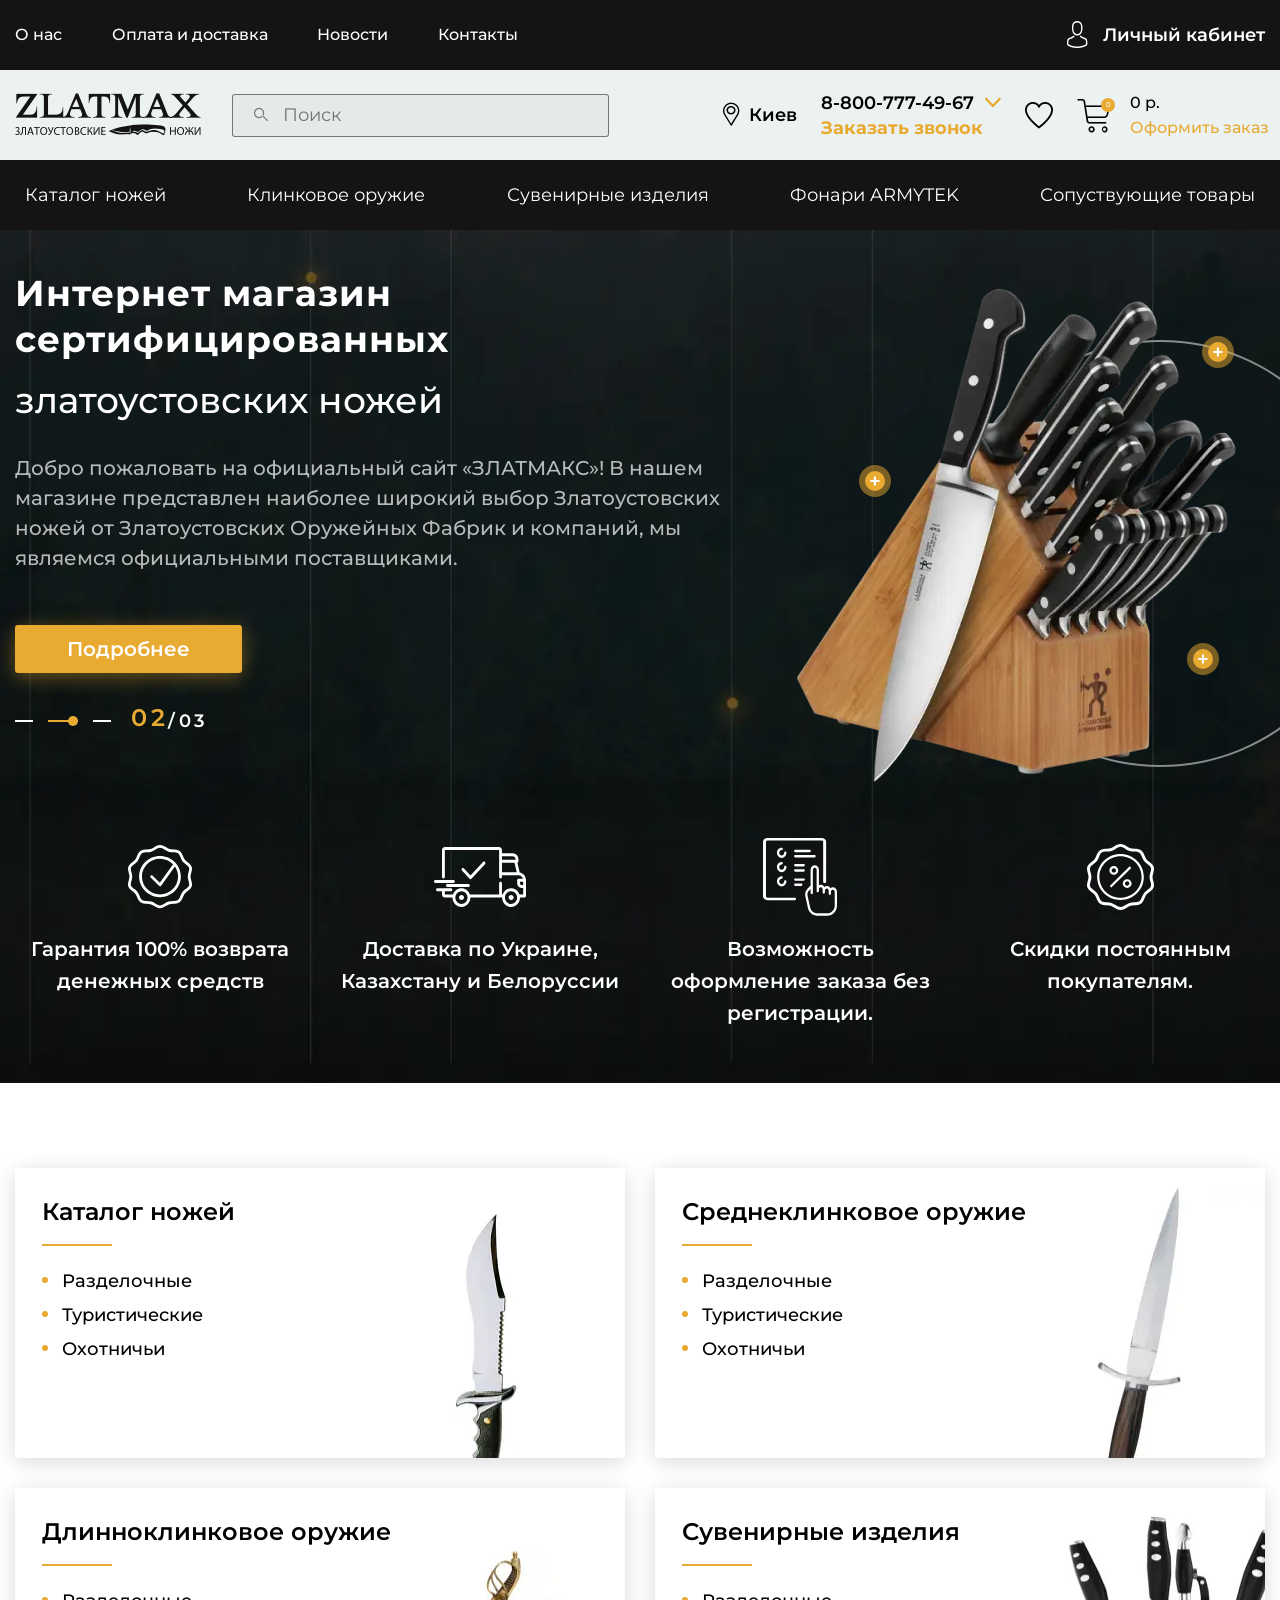
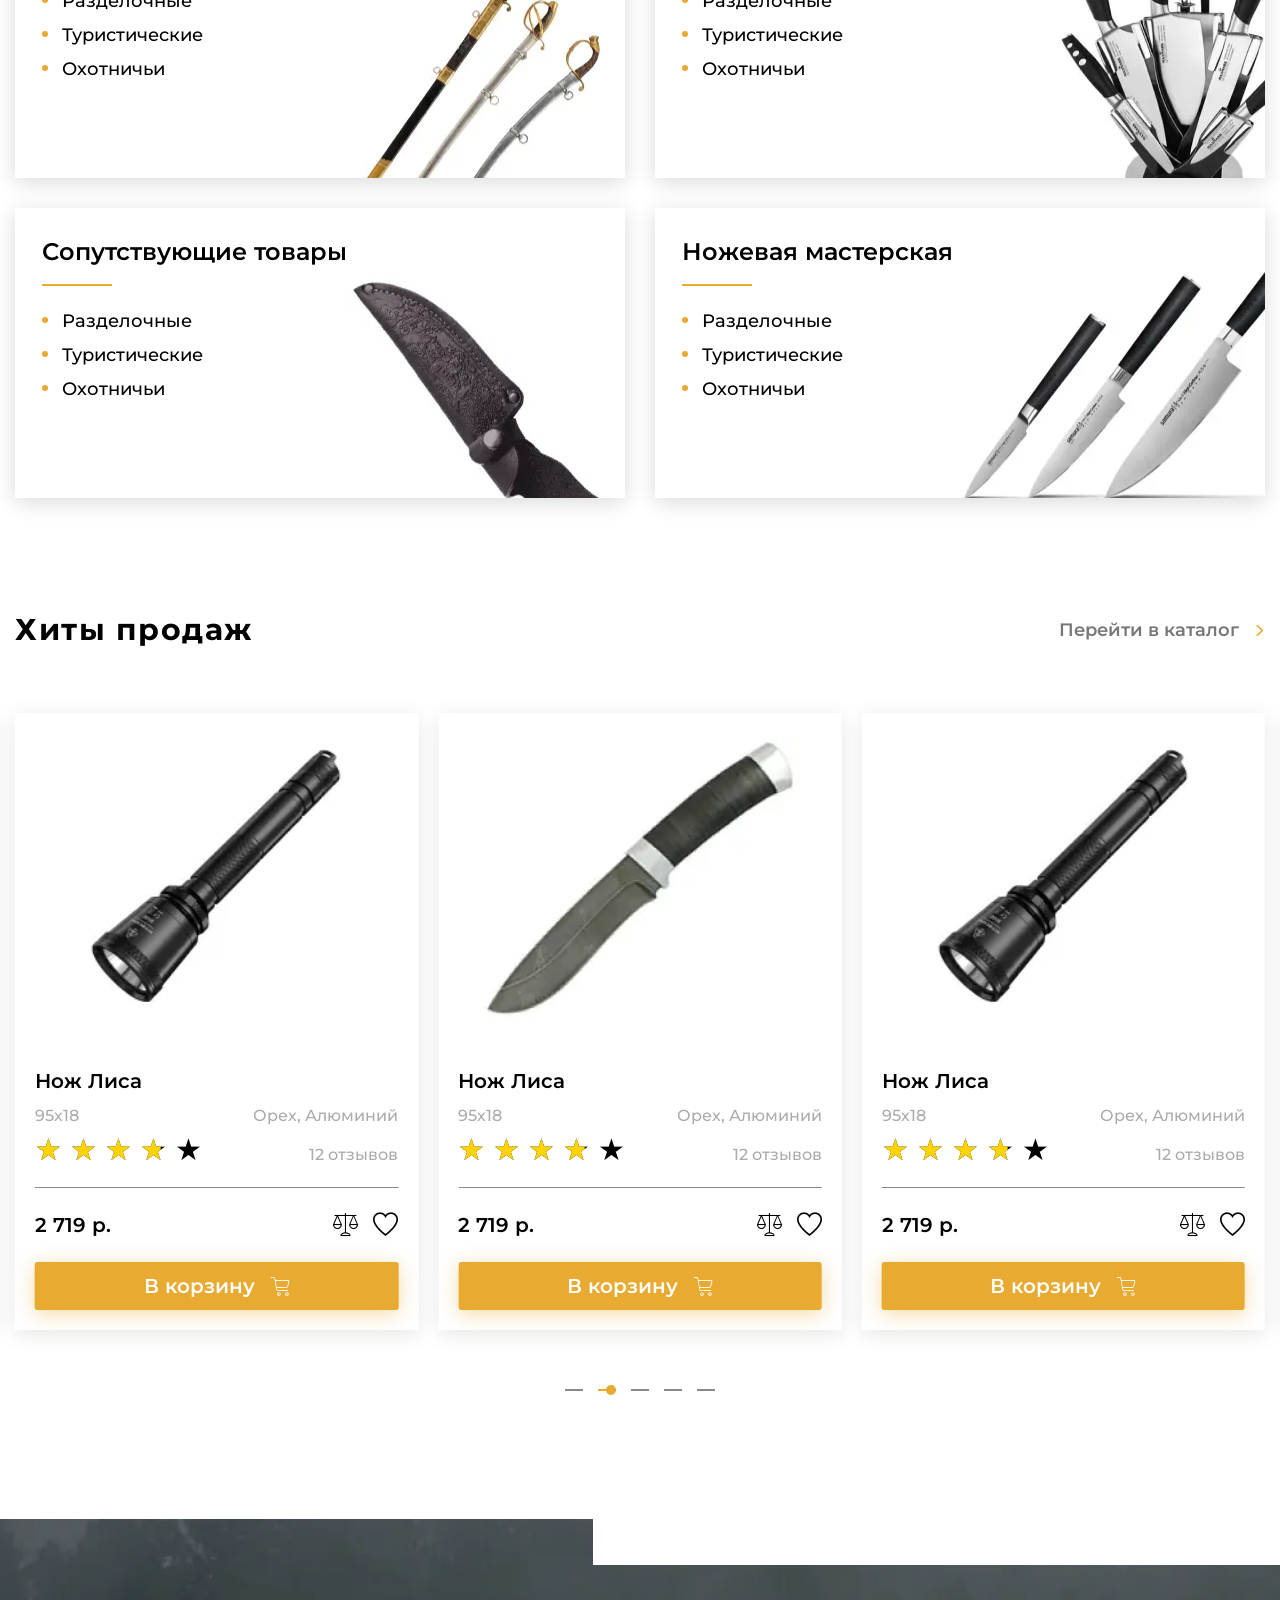
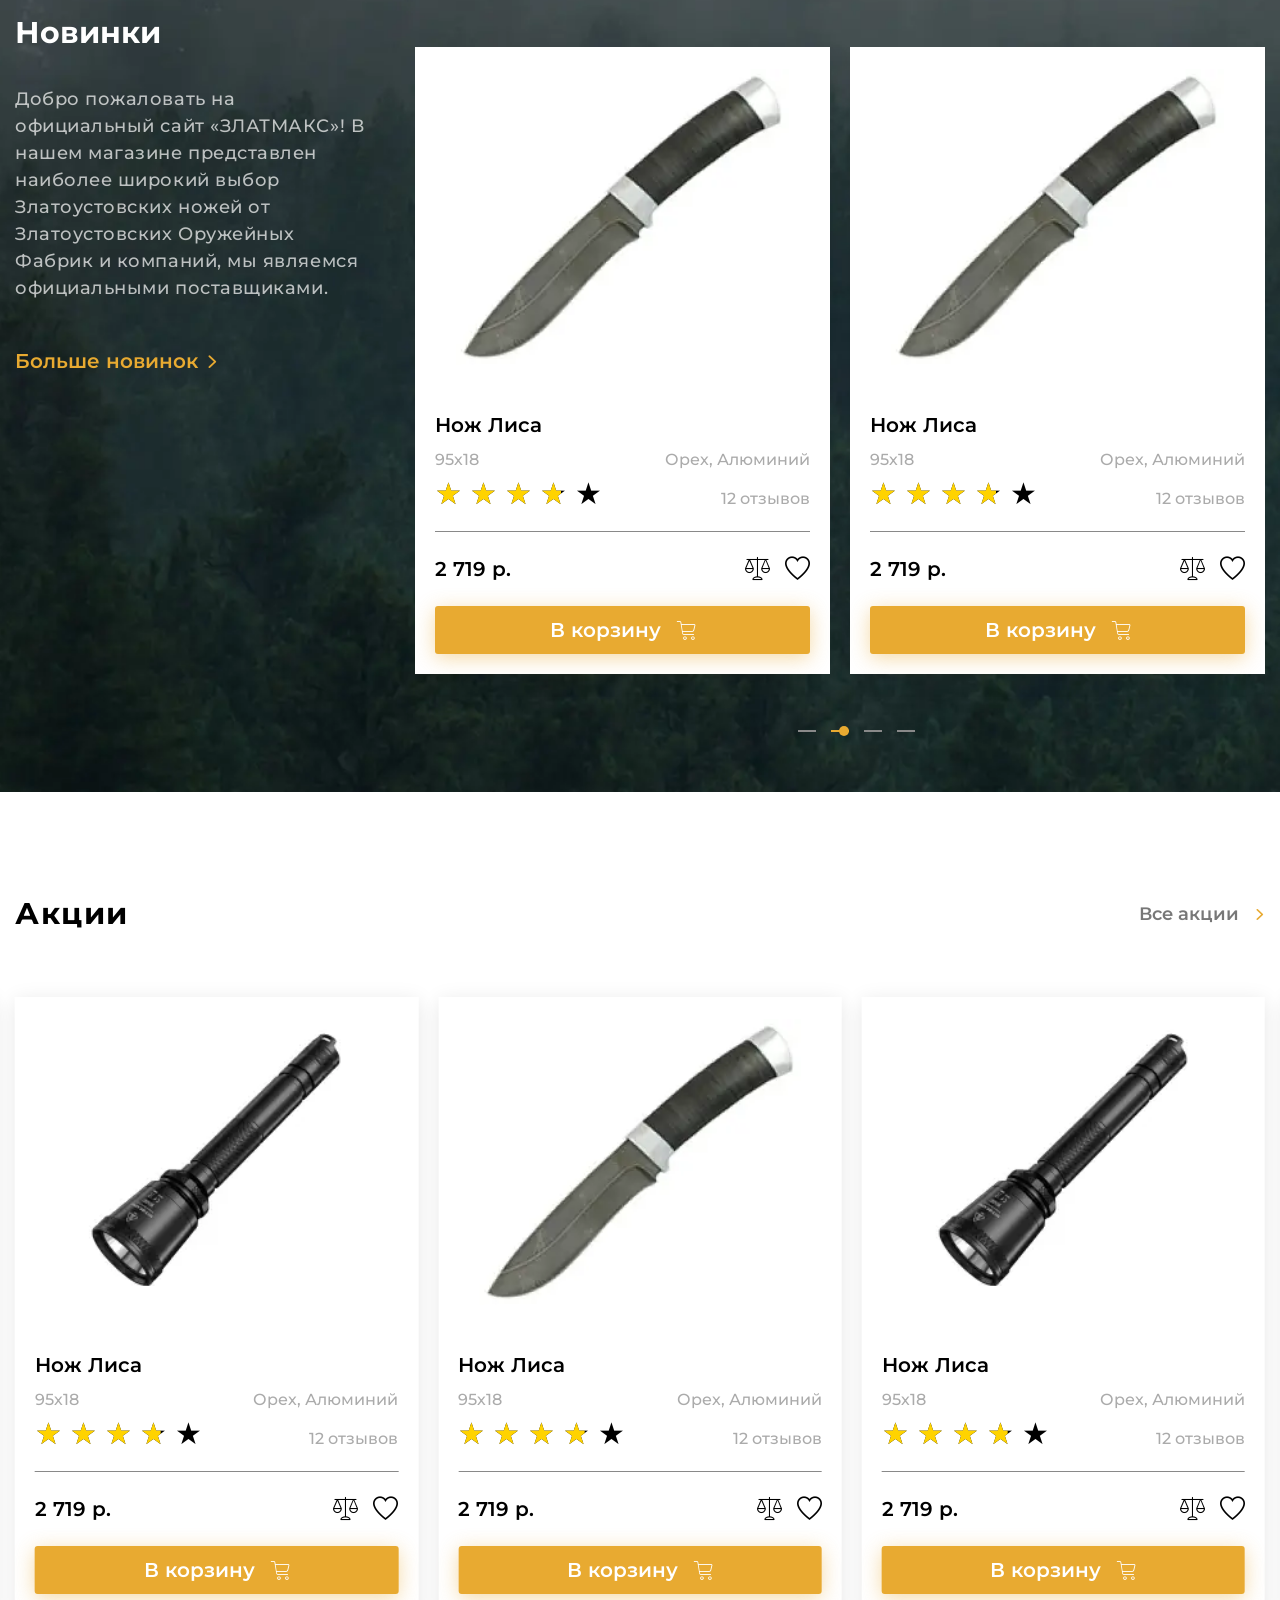
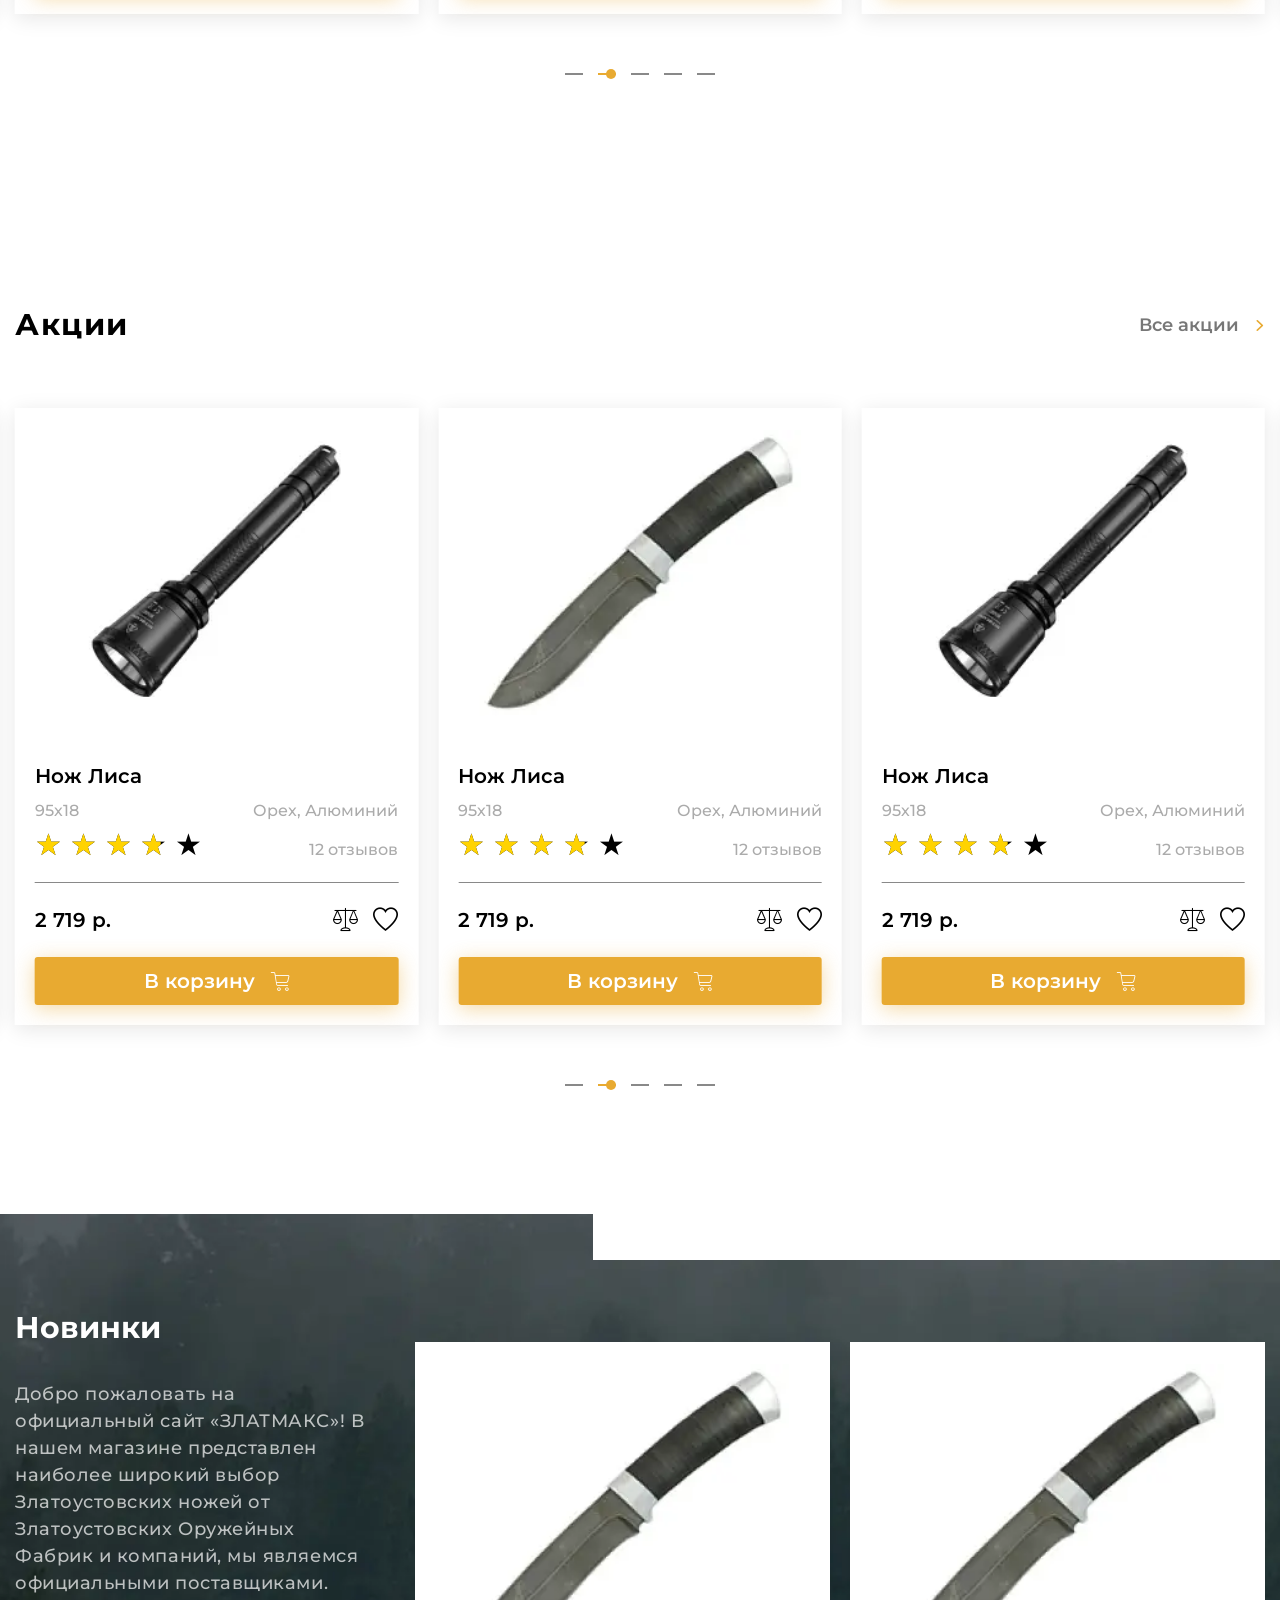
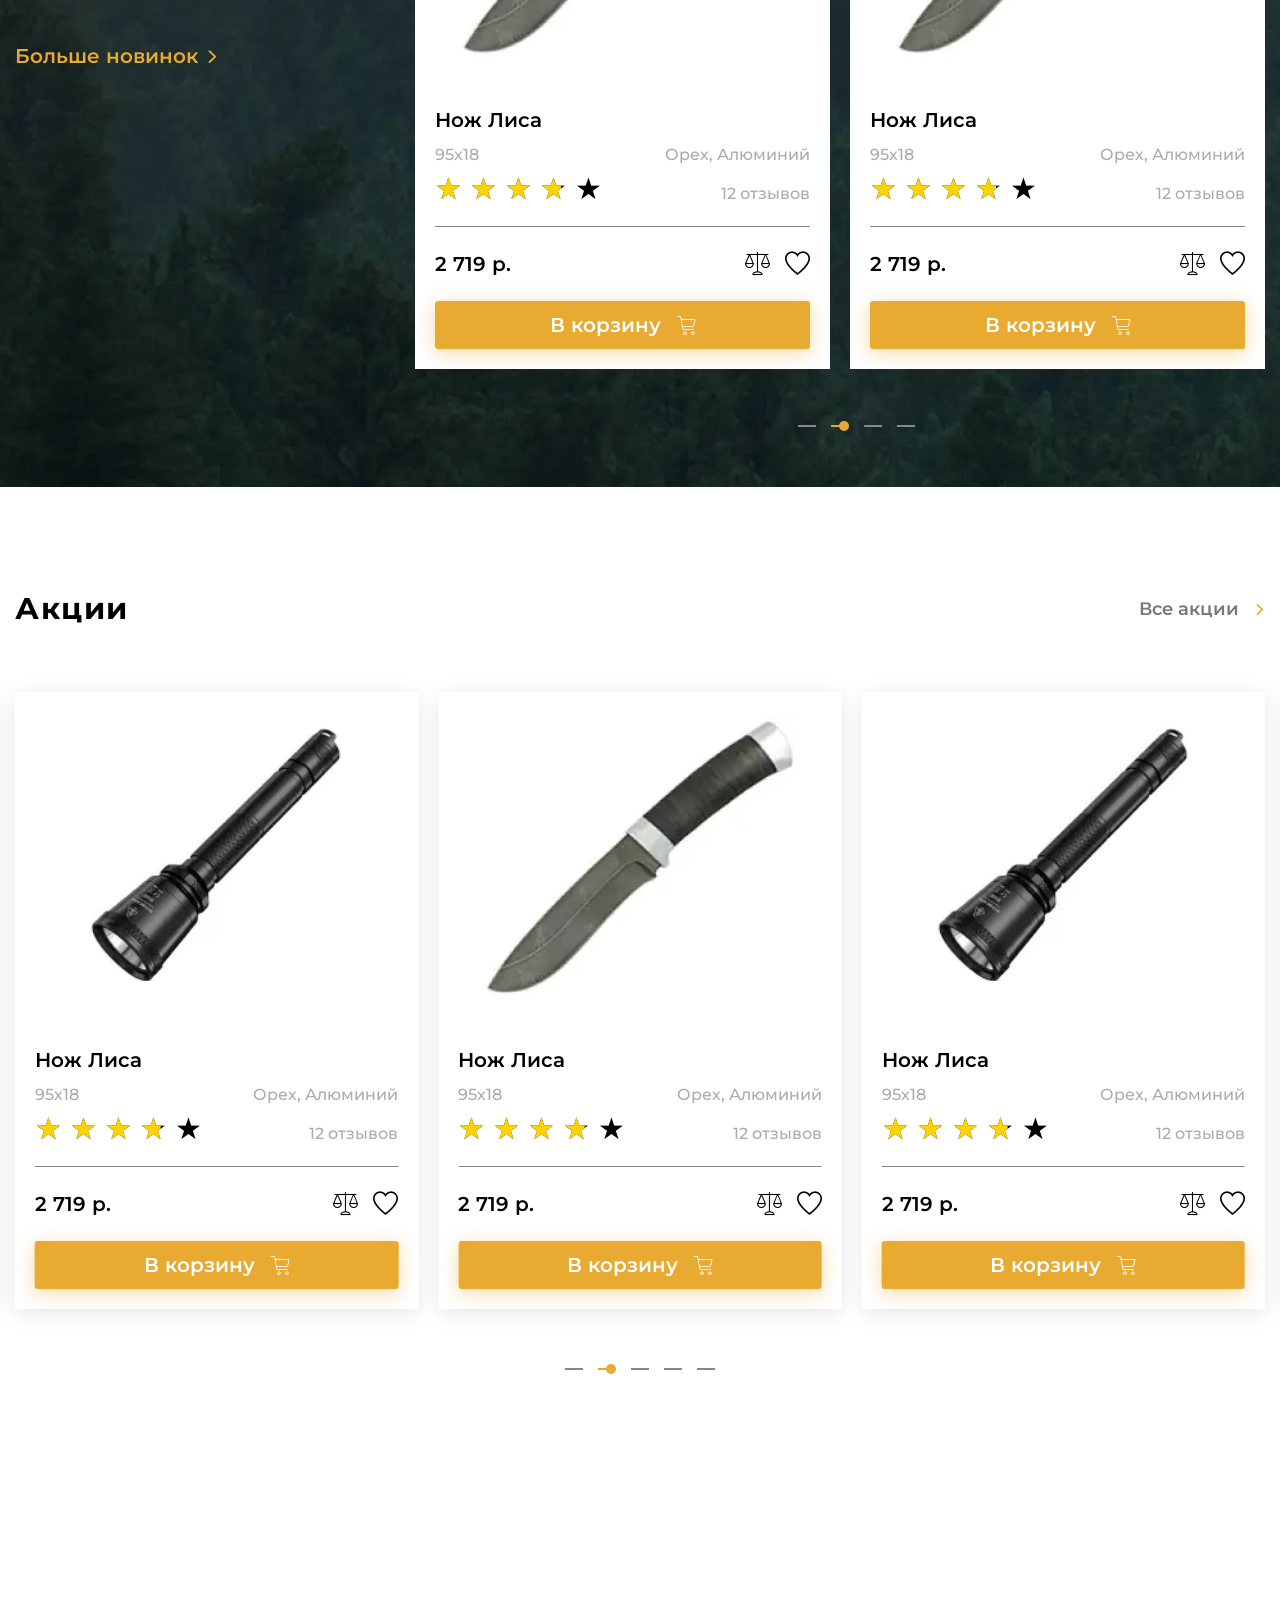
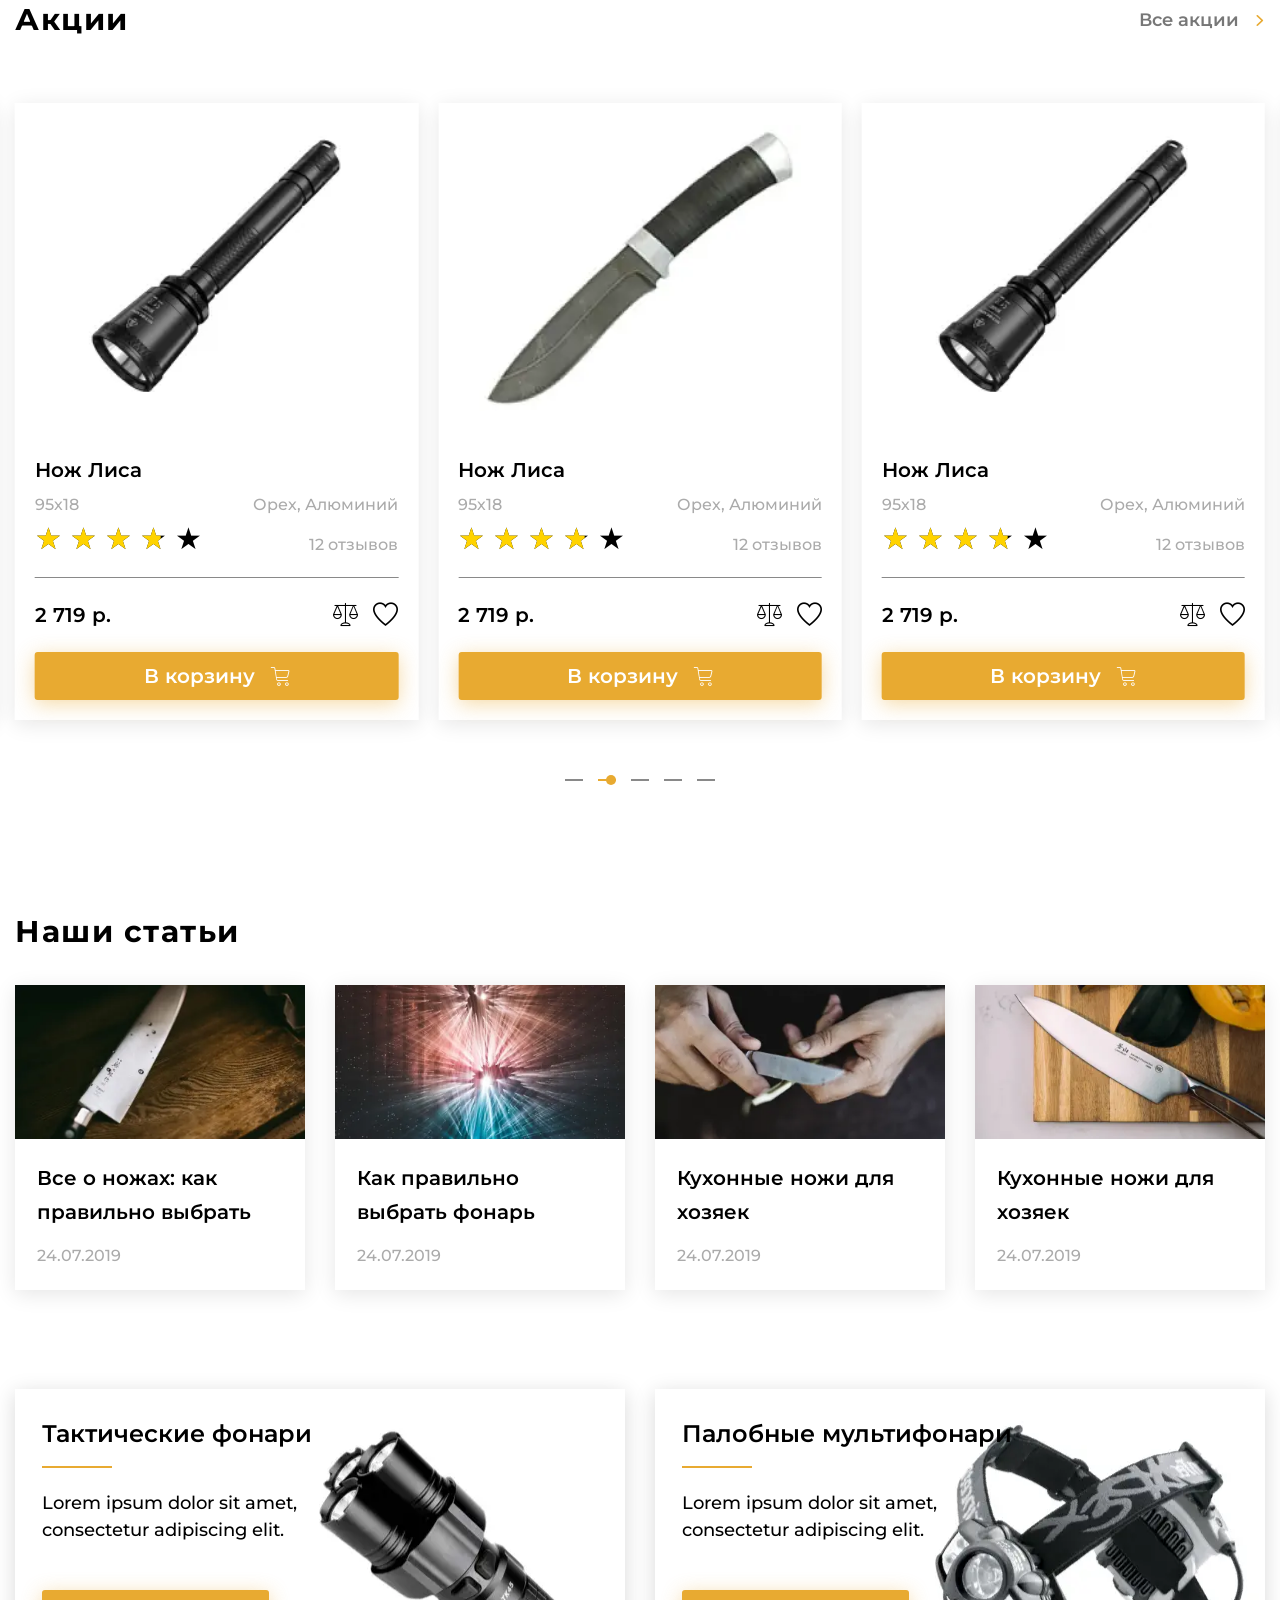
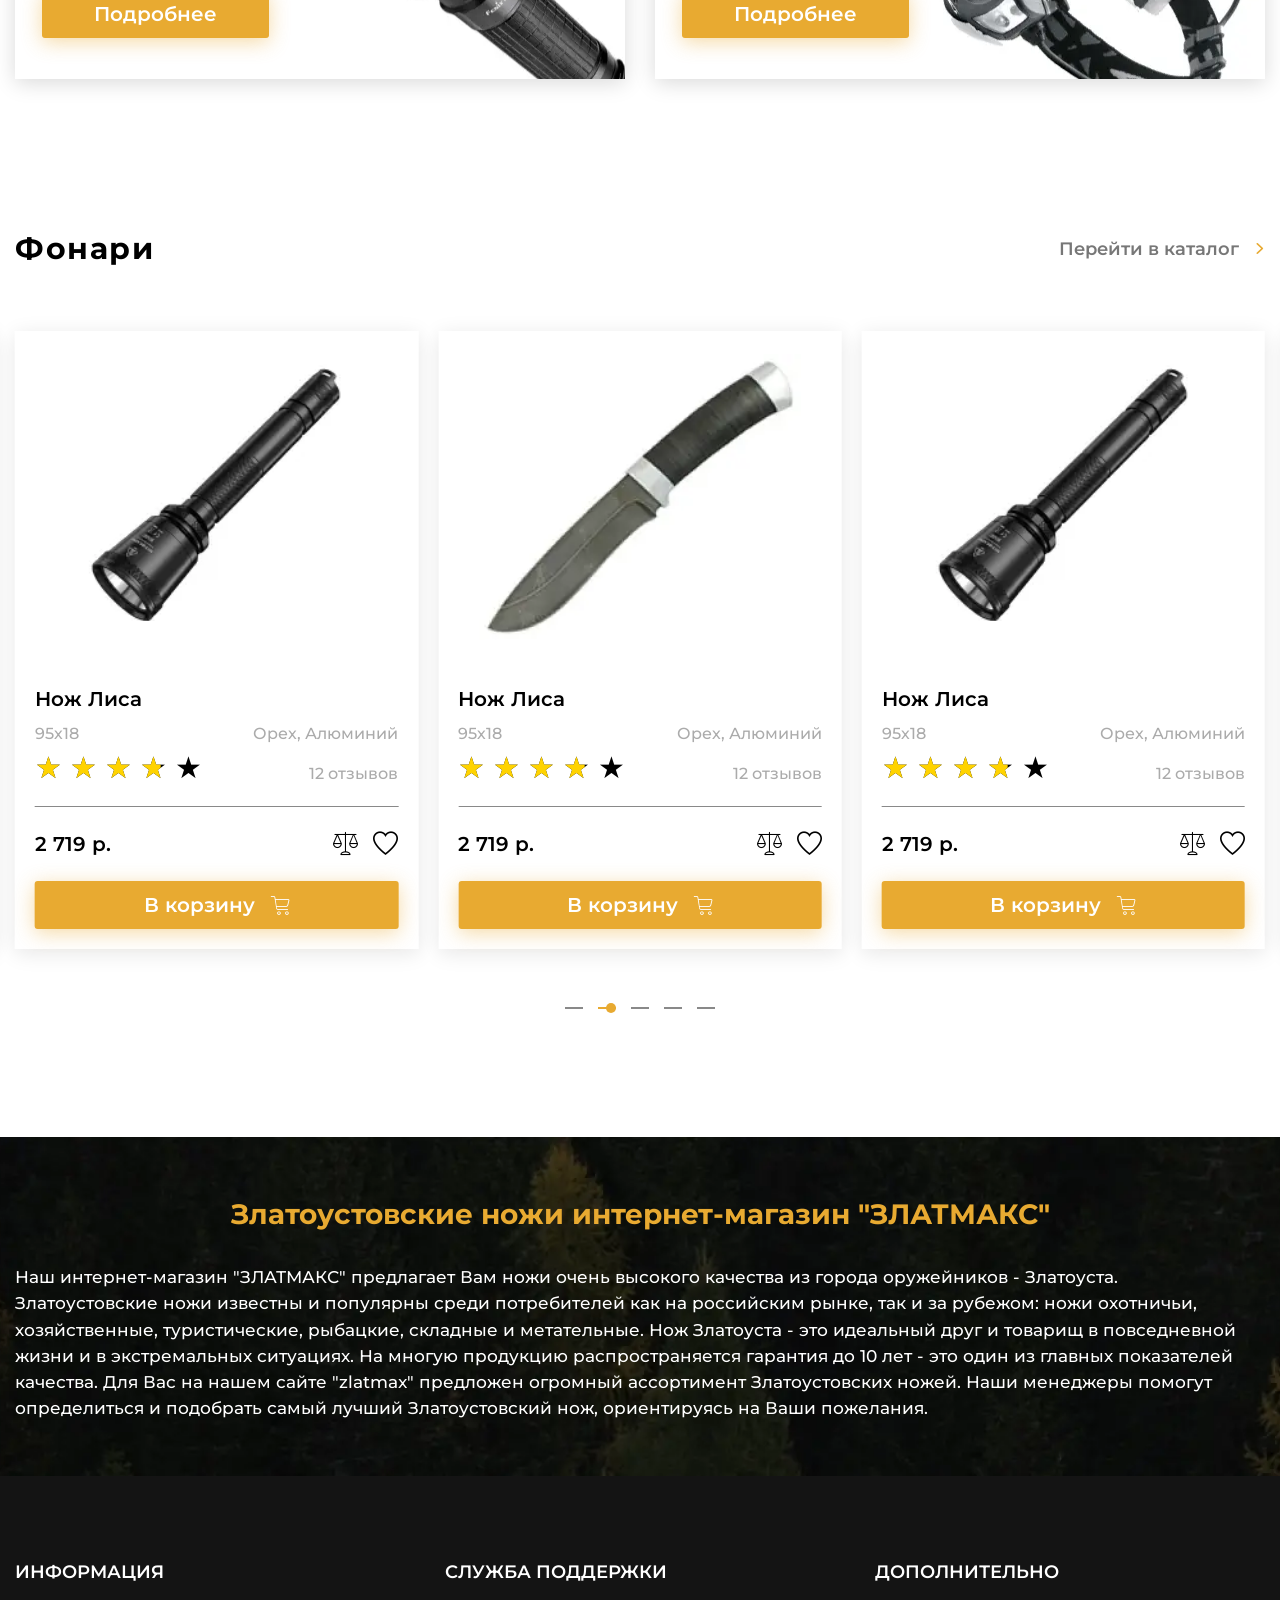
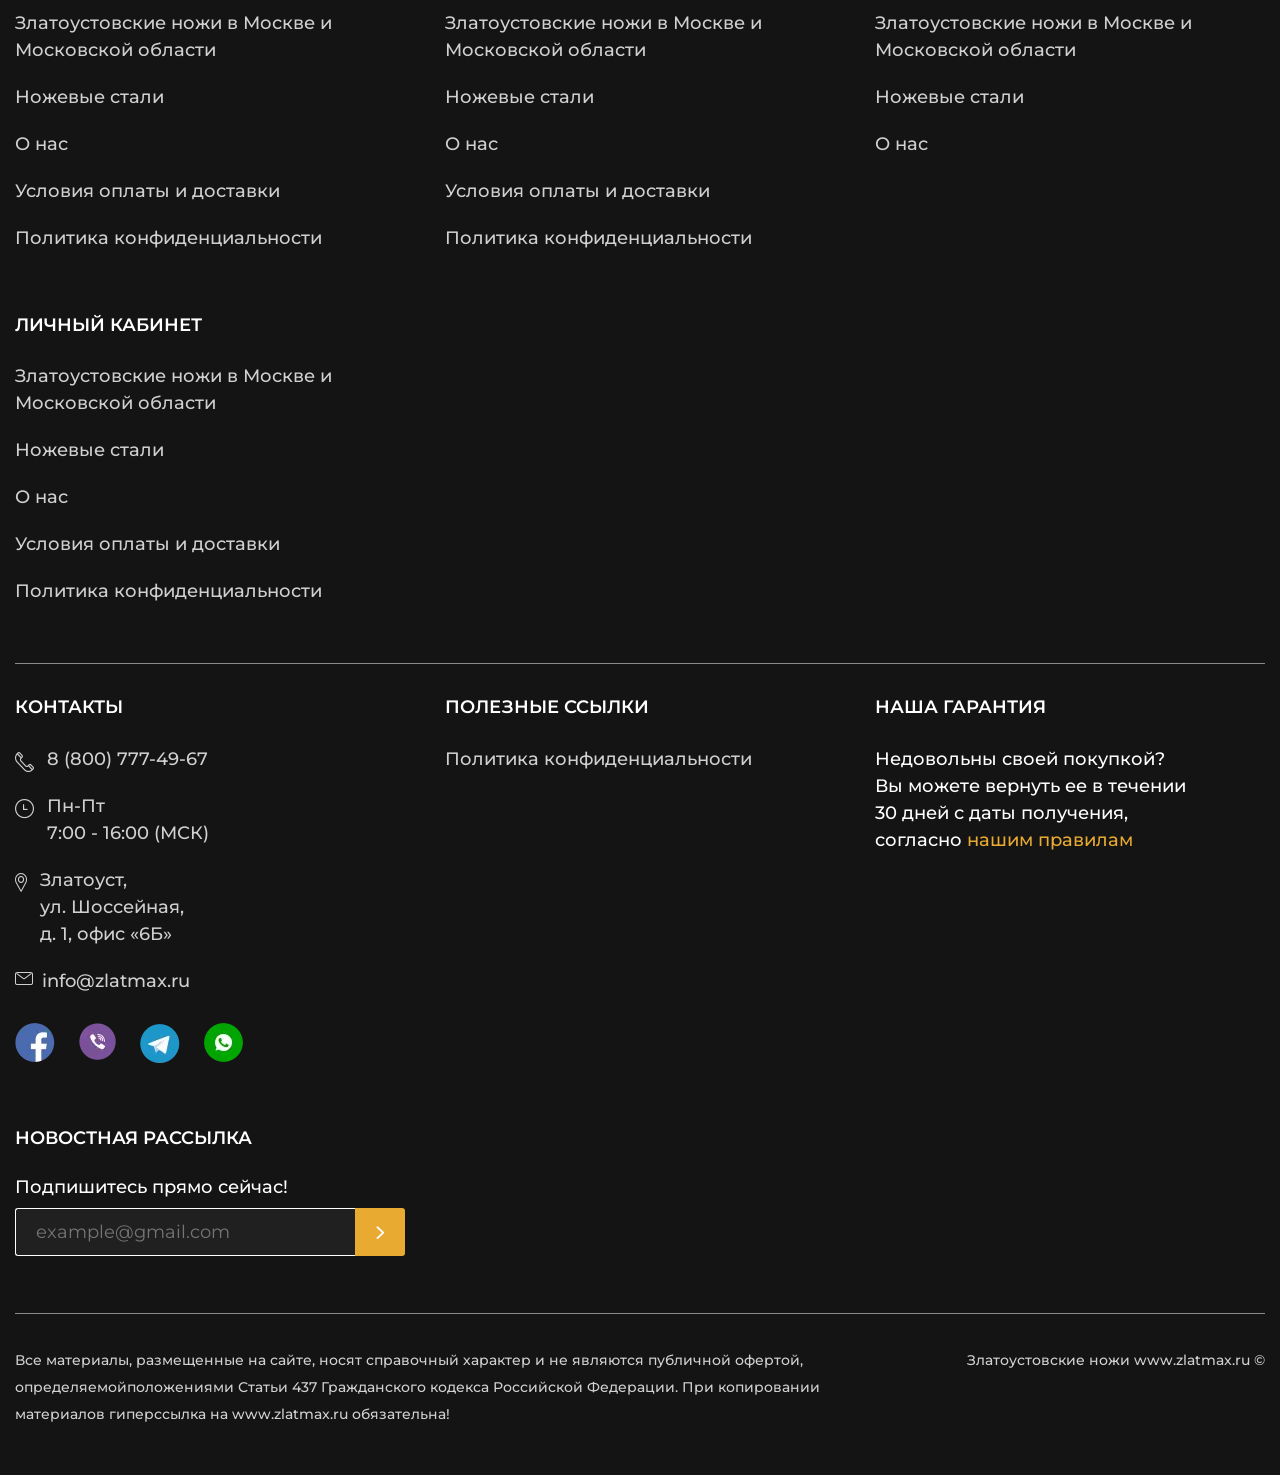
==== commit 5c0e826a: "i genius  i genius i genius i genius" ====
--- a/index.html
+++ b/index.html
@@ -5,7 +5,7 @@
 	<title>Главная</title>
 	<meta charset="UTF-8">
 	<meta name="format-detection" content="telephone=no">
-	<link rel="stylesheet" href="css/style.min.css?_v=20221017213439">
+	<link rel="stylesheet" href="css/style.min.css?_v=20221019210030">
 
 	<!-- <meta name="robots" content="noindex, nofollow"> -->
 	<meta name="viewport" content="width=device-width, initial-scale=1.0">
@@ -19,13 +19,13 @@
 					<nav class="top-header__menu menu-top-header">
 						<ul data-da=".menu__body,991.98" class="menu-top-header__list">
 							<li class="menu-top-header__item menu-top-header__item_catalog"><a href="" class="menu-top-header__link menu-top-header__link_catalog _icon-arrow-bottom">Каталог товаров</a></li>
-							<li class="menu-top-header__item"><a href="product.html" class="menu-top-header__link">О нас</a></li>
-							<li class="menu-top-header__item"><a href="" class="menu-top-header__link">Оплата и доставка</a></li>
-							<li class="menu-top-header__item"><a href="" class="menu-top-header__link">Новости</a></li>
-							<li class="menu-top-header__item"><a href="" class="menu-top-header__link">Контакты</a></li>
+							<li class="menu-top-header__item"><a href="#text" class="menu-top-header__link">О нас</a></li>
+							<li class="menu-top-header__item"><a href="#main" class="menu-top-header__link">Оплата и доставка</a></li>
+							<li class="menu-top-header_product.html_item"><a href="#product" class="menu-top-header__link">Новости</a></li>
+							<li class="menu-top-header__item"><a href="#contact" class="menu-top-header__link">Контакты</a></li>
 						</ul>
 					</nav>
-					<a href="" class="top-header__user _icon-user"><span>Личный кабинет</span></a>
+					<a href="#" class="top-header__user _icon-user"><span>Личный кабинет</span></a>
 					<nav hidden class="menu">
 						<button type="button" class="menu__icon icon-menu"><span></span></button>
 						<div class="menu__body">
@@ -35,7 +35,7 @@
 			</div>
 			<div class="header__body body-header">
 				<div class="body-header__container">
-					<a href="" class="body-header__logo"></a>
+					<a href="index.html" class="body-header__logo"></a>
 					<div data-da=".catalog-header__container, 479.98" class="body-header__search">
 						<form action="#" class="search-header">
 							<button type="submit" class="search-header__button _icon-search"></button>
@@ -43,7 +43,7 @@
 						</form>
 					</div>
 					<div class="body-header__actions actions-header">
-						<a href="" class="actions-header__location _icon-location"><span>Москва</span></a>
+						<a href="" class="actions-header__location _icon-location"><span>Киев</span></a>
 						<div data-da=".top-header__container,991.98,first" class="actions-header__phones phones-header">
 							<div data-spollers class="phones-header__items">
 								<div class="phones-header__item">
@@ -56,10 +56,10 @@
 									</ul>
 								</div>
 							</div>
-							<button type="button" data-popup="#callback" class="phones-header__callback">Заказать звонок</button>
+							<button type="button" class="phones-header__callback">Заказать звонок</button>
 						</div>
 						<a href="" data-da=".top-header__container,991.98,2" class="actions-header__favorite _icon-favorite"></a>
-						<a href="" data-da=".top-header__container,991.98,2" class="actions-header__cart cart-header">
+						<a href="product.html" data-da=".top-header__container,991.98,2" class="actions-header__cart cart-header">
 							<div class="cart-header__icon _icon-cart"><span>0</span></div>
 							<div class="cart-header__body">
 								<div class="cart-header__summ">0 р.</div>
@@ -76,140 +76,140 @@
 						<ul class="menu-catalog__list">
 							<li class="menu-catalog__item"><button data-parent="1" class="menu-catalog__link">Каталог ножей</button></li>
 							<li class="menu-catalog__item"><button data-parent="2" class="menu-catalog__link">Клинковое оружие</button></li>
-							<li class="menu-catalog__item"><a href="" class="menu-catalog__link">Сувенирные изделия</a></li>
-							<li class="menu-catalog__item"><a href="" class="menu-catalog__link">Фонари ARMYTEK</a></li>
-							<li class="menu-catalog__item"><a href="" class="menu-catalog__link">Сопуствующие товары</a></li>
+							<li class="menu-catalog__item"><button data-parent="1" class="menu-catalog__link">Сувенирные изделия</button></li>
+							<li class="menu-catalog__item"><button data-parent="2" class="menu-catalog__link">Фонари ARMYTEK</button></li>
+							<li class="menu-catalog__item"> <button data-parent="1" class="menu-catalog__link"> Сопуствующие товары</button></li>
 						</ul>
 						<div class="menu-catalog__sub-menu sub-menu-catalog">
 							<button type="button" class="sub-menu-catalog__back _icon-back">Назад</button>
 							<div class="sub-menu-catalog__container">
 								<div hidden data-submenu="1" class="sub-menu-catalog__block">
 									<div class="sub-menu-catalog__category">
-										<a href="" class="sub-menu-catalog__link-category">Категория ножей</a>
+										<a href="#" class="sub-menu-catalog__link-category">Категория ножей</a>
 									</div>
 									<div class="sub-menu-catalog__category">
-										<a href="" class="sub-menu-catalog__link-category">Производство ножей</a>
+										<a href="#" class="sub-menu-catalog__link-category">Производство ножей</a>
 									</div>
 									<div class="sub-menu-catalog__category">
-										<a href="" class="sub-menu-catalog__link-category">Ножи по маркам стали</a>
+										<a href="#" class="sub-menu-catalog__link-category">Ножи по маркам стали</a>
 									</div>
 									<div class="sub-menu-catalog__category">
-										<a href="" class="sub-menu-catalog__link-category">Заточка и полировка ножей</a>
+										<a href="#" class="sub-menu-catalog__link-category">Заточка и полировка ножей</a>
 									</div>
 									<div class="sub-menu-catalog__category">
-										<a href="" class="sub-menu-catalog__link-category">Ножевая мастерская</a>
+										<a href="#" class="sub-menu-catalog__link-category">Ножевая мастерская</a>
 									</div>
 									<ul class="sub-menu-catalog__list">
-										<li class="sub-menu-catalog__item"><a href="" class="sub-menu-catalog__link">Разделочные ножи</a></li>
-										<li class="sub-menu-catalog__item"><a href="" class="sub-menu-catalog__link">Туристические ножи</a></li>
-										<li class="sub-menu-catalog__item"><a href="" class="sub-menu-catalog__link">Ножи охотничьи</a></li>
-										<li class="sub-menu-catalog__item"><a href="" class="sub-menu-catalog__link">Булатные ножи</a></li>
-										<li class="sub-menu-catalog__item"><a href="" class="sub-menu-catalog__link">Ножи из дамаска</a></li>
-										<li class="sub-menu-catalog__item"><a href="" class="sub-menu-catalog__link">Тактического назначения</a></li>
-										<li class="sub-menu-catalog__item"><a href="" class="sub-menu-catalog__link">Метательные ножи</a></li>
-										<li class="sub-menu-catalog__item"><a href="" class="sub-menu-catalog__link">Мачете и кукри</a></li>
-										<li class="sub-menu-catalog__item"><a href="" class="sub-menu-catalog__link">Ножи кухонные</a></li>
+										<li class="sub-menu-catalog__item"><a href="catalog.html" class="sub-menu-catalog__link">Разделочные ножи</a></li>
+										<li class="sub-menu-catalog__item"><a href="catalog.html" class="sub-menu-catalog__link">Туристические ножи</a></li>
+										<li class="sub-menu-catalog__item"><a href="catalog.html" class="sub-menu-catalog__link">Ножи охотничьи</a></li>
+										<li class="sub-menu-catalog__item"><a href="catalog.html" class="sub-menu-catalog__link">Булатные ножи</a></li>
+										<li class="sub-menu-catalog__item"><a href="catalog.html" class="sub-menu-catalog__link">Ножи из дамаска</a></li>
+										<li class="sub-menu-catalog__item"><a href="catalog.html" class="sub-menu-catalog__link">Тактического назначения</a></li>
+										<li class="sub-menu-catalog__item"><a href="catalog.html" class="sub-menu-catalog__link">Метательные ножи</a></li>
+										<li class="sub-menu-catalog__item"><a href="catalog.html" class="sub-menu-catalog__link">Мачете и кукри</a></li>
+										<li class="sub-menu-catalog__item"><a href="catalog.html" class="sub-menu-catalog__link">Ножи кухонные</a></li>
 									</ul>
 									<ul class="sub-menu-catalog__list">
-										<li class="sub-menu-catalog__item"><a href="" class="sub-menu-catalog__link">Ножи АИР</a></li>
-										<li class="sub-menu-catalog__item"><a href="" class="sub-menu-catalog__link">Ножи ЗИК</a></li>
-										<li class="sub-menu-catalog__item"><a href="" class="sub-menu-catalog__link">Ножи ЗЗОСС</a></li>
-										<li class="sub-menu-catalog__item"><a href="" class="sub-menu-catalog__link">Ножи РОСоружие</a></li>
-										<li class="sub-menu-catalog__item"><a href="" class="sub-menu-catalog__link">Ножи Оружейник</a></li>
-										<li class="sub-menu-catalog__item"><a href="" class="sub-menu-catalog__link">Булат Сергея Баранова</a></li>
-										<li class="sub-menu-catalog__item"><a href="" class="sub-menu-catalog__link">Булат Андрея Умерова</a></li>
-										<li class="sub-menu-catalog__item"><a href="" class="sub-menu-catalog__link">Ножи Златко</a></li>
-										<li class="sub-menu-catalog__item"><a href="" class="sub-menu-catalog__link">Ножи Стиль-М</a></li>
-										<li class="sub-menu-catalog__item"><a href="" class="sub-menu-catalog__link">Оружейная компания</a></li>
+										<li class="sub-menu-catalog__item"><a href="catalog.html" class="sub-menu-catalog__link">Ножи АИР</a></li>
+										<li class="sub-menu-catalog__item"><a href="catalog.html" class="sub-menu-catalog__link">Ножи ЗИК</a></li>
+										<li class="sub-menu-catalog__item"><a href="catalog.html" class="sub-menu-catalog__link">Ножи ЗЗОСС</a></li>
+										<li class="sub-menu-catalog__item"><a href="catalog.html" class="sub-menu-catalog__link">Ножи РОСоружие</a></li>
+										<li class="sub-menu-catalog__item"><a href="catalog.html" class="sub-menu-catalog__link">Ножи Оружейник</a></li>
+										<li class="sub-menu-catalog__item"><a href="catalog.html" class="sub-menu-catalog__link">Булат Сергея Баранова</a></li>
+										<li class="sub-menu-catalog__item"><a href="catalog.html" class="sub-menu-catalog__link">Булат Андрея Умерова</a></li>
+										<li class="sub-menu-catalog__item"><a href="catalog.html" class="sub-menu-catalog__link">Ножи Златко</a></li>
+										<li class="sub-menu-catalog__item"><a href="catalog.html" class="sub-menu-catalog__link">Ножи Стиль-М</a></li>
+										<li class="sub-menu-catalog__item"><a href="catalog.html" class="sub-menu-catalog__link">Оружейная компания</a></li>
 									</ul>
 									<ul class="sub-menu-catalog__list">
-										<li class="sub-menu-catalog__item"><a href="" class="sub-menu-catalog__link">Ножи из стали 40х102С2М</a></li>
-										<li class="sub-menu-catalog__item"><a href="" class="sub-menu-catalog__link">Ножи из стали 95х18</a></li>
-										<li class="sub-menu-catalog__item"><a href="" class="sub-menu-catalog__link">Ножи из стали 100х13м</a></li>
-										<li class="sub-menu-catalog__item"><a href="" class="sub-menu-catalog__link">Ножи из стали 110х18м-ШД</a></li>
-										<li class="sub-menu-catalog__item"><a href="" class="sub-menu-catalog__link">Ножи из стали ЭИ-107 ТЦ</a></li>
-										<li class="sub-menu-catalog__item"><a href="" class="sub-menu-catalog__link">Ножи из стали 50х14МФ</a></li>
-										<li class="sub-menu-catalog__item"><a href="" class="sub-menu-catalog__link">Ножи из стали AUS-8</a></li>
-										<li class="sub-menu-catalog__item"><a href="" class="sub-menu-catalog__link">Ножи из стали К340</a></li>
-										<li class="sub-menu-catalog__item"><a href="" class="sub-menu-catalog__link">Ножи из стали M390</a></li>
-										<li class="sub-menu-catalog__item"><a href="" class="sub-menu-catalog__link">Ножи из стали ЭП-766</a></li>
+										<li class="sub-menu-catalog__item"><a href="catalog.html" class="sub-menu-catalog__link">Ножи из стали 40х102С2М</a></li>
+										<li class="sub-menu-catalog__item"><a href="catalog.html" class="sub-menu-catalog__link">Ножи из стали 95х18</a></li>
+										<li class="sub-menu-catalog__item"><a href="catalog.html" class="sub-menu-catalog__link">Ножи из стали 100х13м</a></li>
+										<li class="sub-menu-catalog__item"><a href="catalog.html" class="sub-menu-catalog__link">Ножи из стали 110х18м-ШД</a></li>
+										<li class="sub-menu-catalog__item"><a href="catalog.html" class="sub-menu-catalog__link">Ножи из стали ЭИ-107 ТЦ</a></li>
+										<li class="sub-menu-catalog__item"><a href="catalog.html" class="sub-menu-catalog__link">Ножи из стали 50х14МФ</a></li>
+										<li class="sub-menu-catalog__item"><a href="catalog.html" class="sub-menu-catalog__link">Ножи из стали AUS-8</a></li>
+										<li class="sub-menu-catalog__item"><a href="catalog.html" class="sub-menu-catalog__link">Ножи из стали К340</a></li>
+										<li class="sub-menu-catalog__item"><a href="catalog.html" class="sub-menu-catalog__link">Ножи из стали M390</a></li>
+										<li class="sub-menu-catalog__item"><a href="catalog.html" class="sub-menu-catalog__link">Ножи из стали ЭП-766</a></li>
 									</ul>
 									<ul class="sub-menu-catalog__list">
-										<li class="sub-menu-catalog__item"><a href="" class="sub-menu-catalog__link">Паста ГОИ</a></li>
-										<li class="sub-menu-catalog__item"><a href="" class="sub-menu-catalog__link">Алмазная паста</a></li>
-										<li class="sub-menu-catalog__item"><a href="" class="sub-menu-catalog__link">Бруски и камни для заточки</a></li>
-										<li class="sub-menu-catalog__item"><a href="" class="sub-menu-catalog__link">Заточные системы</a></li>
+										<li class="sub-menu-catalog__item"><a href="catalog.html" class="sub-menu-catalog__link">Паста ГОИ</a></li>
+										<li class="sub-menu-catalog__item"><a href="catalog.html" class="sub-menu-catalog__link">Алмазная паста</a></li>
+										<li class="sub-menu-catalog__item"><a href="catalog.html" class="sub-menu-catalog__link">Бруски и камни для заточки</a></li>
+										<li class="sub-menu-catalog__item"><a href="catalog.html" class="sub-menu-catalog__link">Заточные системы</a></li>
 									</ul>
 									<ul class="sub-menu-catalog__list">
-										<li class="sub-menu-catalog__item"><a href="" class="sub-menu-catalog__link">Ножевые клинки</a></li>
-										<li class="sub-menu-catalog__item"><a href="" class="sub-menu-catalog__link">Заготовки для ножей</a></li>
-										<li class="sub-menu-catalog__item"><a href="" class="sub-menu-catalog__link">Литье для ножей</a></li>
-										<li class="sub-menu-catalog__item"><a href="" class="sub-menu-catalog__link">Материалы для рукоятей</a></li>
-										<li class="sub-menu-catalog__item"><a href="" class="sub-menu-catalog__link">Уход за рукоятиями ножей</a></li>
+										<li class="sub-menu-catalog__item"><a href="catalog.html" class="sub-menu-catalog__link">Ножевые клинки</a></li>
+										<li class="sub-menu-catalog__item"><a href="catalog.html" class="sub-menu-catalog__link">Заготовки для ножей</a></li>
+										<li class="sub-menu-catalog__item"><a href="catalog.html" class="sub-menu-catalog__link">Литье для ножей</a></li>
+										<li class="sub-menu-catalog__item"><a href="catalog.html" class="sub-menu-catalog__link">Материалы для рукоятей</a></li>
+										<li class="sub-menu-catalog__item"><a href="catalog.html" class="sub-menu-catalog__link">Уход за рукоятиями ножей</a></li>
 									</ul>
 									<div class="sub-menu-catalog__footer">
-										<a href="" class="sub-menu-catalog__all">Смотреть все</a>
+										<a href="catalog.html" class="sub-menu-catalog__all">Смотреть все</a>
 									</div>
 									<div class="sub-menu-catalog__footer">
-										<a href="" class="sub-menu-catalog__all">Смотреть все</a>
+										<a href="catalog.html" class="sub-menu-catalog__all">Смотреть все</a>
 									</div>
 									<div class="sub-menu-catalog__footer">
-										<a href="" class="sub-menu-catalog__all">Смотреть все</a>
+										<a href="catalog.html" class="sub-menu-catalog__all">Смотреть все</a>
 									</div>
 									<div class="sub-menu-catalog__footer">
-										<a href="" class="sub-menu-catalog__all">Смотреть все</a>
+										<a href="catalog.html" class="sub-menu-catalog__all">Смотреть все</a>
 									</div>
 									<div class="sub-menu-catalog__footer">
-										<a href="" class="sub-menu-catalog__all">Смотреть все</a>
+										<a href="catalog.html" class="sub-menu-catalog__all">Смотреть все</a>
 									</div>
 								</div>
 								<div hidden data-submenu="2" class="sub-menu-catalog__block">
 									<div class="sub-menu-catalog__category">
-										<a href="" class="sub-menu-catalog__link-category">Категория ножей</a>
+										<a href="#" class="sub-menu-catalog__link-category">Категория ножей</a>
 									</div>
 									<div class="sub-menu-catalog__category">
-										<a href="" class="sub-menu-catalog__link-category">Производство ножей</a>
+										<a href="#" class="sub-menu-catalog__link-category">Производство ножей</a>
 									</div>
 									<div class="sub-menu-catalog__category">
-										<a href="" class="sub-menu-catalog__link-category">Заточка и полировка ножей</a>
+										<a href="#" class="sub-menu-catalog__link-category">Заточка и полировка ножей</a>
 									</div>
 									<ul class="sub-menu-catalog__list">
-										<li class="sub-menu-catalog__item"><a href="" class="sub-menu-catalog__link">Разделочные ножи</a></li>
-										<li class="sub-menu-catalog__item"><a href="" class="sub-menu-catalog__link">Туристические ножи</a></li>
-										<li class="sub-menu-catalog__item"><a href="" class="sub-menu-catalog__link">Ножи охотничьи</a></li>
-										<li class="sub-menu-catalog__item"><a href="" class="sub-menu-catalog__link">Булатные ножи</a></li>
-										<li class="sub-menu-catalog__item"><a href="" class="sub-menu-catalog__link">Ножи из дамаска</a></li>
-										<li class="sub-menu-catalog__item"><a href="" class="sub-menu-catalog__link">Тактического назначения</a></li>
-										<li class="sub-menu-catalog__item"><a href="" class="sub-menu-catalog__link">Метательные ножи</a></li>
-										<li class="sub-menu-catalog__item"><a href="" class="sub-menu-catalog__link">Мачете и кукри</a></li>
-										<li class="sub-menu-catalog__item"><a href="" class="sub-menu-catalog__link">Ножи кухонные</a></li>
+										<li class="sub-menu-catalog__item"><a href="catalog.html" class="sub-menu-catalog__link">Разделочные ножи</a></li>
+										<li class="sub-menu-catalog__item"><a href="catalog.html" class="sub-menu-catalog__link">Туристические ножи</a></li>
+										<li class="sub-menu-catalog__item"><a href="catalog.html" class="sub-menu-catalog__link">Ножи охотничьи</a></li>
+										<li class="sub-menu-catalog__item"><a href="catalog.html" class="sub-menu-catalog__link">Булатные ножи</a></li>
+										<li class="sub-menu-catalog__item"><a href="catalog.html" class="sub-menu-catalog__link">Ножи из дамаска</a></li>
+										<li class="sub-menu-catalog__item"><a href="catalog.html" class="sub-menu-catalog__link">Тактического назначения</a></li>
+										<li class="sub-menu-catalog__item"><a href="catalog.html" class="sub-menu-catalog__link">Метательные ножи</a></li>
+										<li class="sub-menu-catalog__item"><a href="catalog.html" class="sub-menu-catalog__link">Мачете и кукри</a></li>
+										<li class="sub-menu-catalog__item"><a href="catalog.html" class="sub-menu-catalog__link">Ножи кухонные</a></li>
 									</ul>
 									<ul class="sub-menu-catalog__list">
-										<li class="sub-menu-catalog__item"><a href="" class="sub-menu-catalog__link">Ножи АИР</a></li>
-										<li class="sub-menu-catalog__item"><a href="" class="sub-menu-catalog__link">Ножи ЗИК</a></li>
-										<li class="sub-menu-catalog__item"><a href="" class="sub-menu-catalog__link">Ножи ЗЗОСС</a></li>
-										<li class="sub-menu-catalog__item"><a href="" class="sub-menu-catalog__link">Ножи РОСоружие</a></li>
-										<li class="sub-menu-catalog__item"><a href="" class="sub-menu-catalog__link">Ножи Оружейник</a></li>
-										<li class="sub-menu-catalog__item"><a href="" class="sub-menu-catalog__link">Булат Сергея Баранова</a></li>
-										<li class="sub-menu-catalog__item"><a href="" class="sub-menu-catalog__link">Булат Андрея Умерова</a></li>
-										<li class="sub-menu-catalog__item"><a href="" class="sub-menu-catalog__link">Ножи Златко</a></li>
-										<li class="sub-menu-catalog__item"><a href="" class="sub-menu-catalog__link">Ножи Стиль-М</a></li>
-										<li class="sub-menu-catalog__item"><a href="" class="sub-menu-catalog__link">Оружейная компания</a></li>
+										<li class="sub-menu-catalog__item"><a href="catalog.html" class="sub-menu-catalog__link">Ножи АИР</a></li>
+										<li class="sub-menu-catalog__item"><a href="catalog.html" class="sub-menu-catalog__link">Ножи ЗИК</a></li>
+										<li class="sub-menu-catalog__item"><a href="catalog.html" class="sub-menu-catalog__link">Ножи ЗЗОСС</a></li>
+										<li class="sub-menu-catalog__item"><a href="catalog.html" class="sub-menu-catalog__link">Ножи РОСоружие</a></li>
+										<li class="sub-menu-catalog__item"><a href="catalog.html" class="sub-menu-catalog__link">Ножи Оружейник</a></li>
+										<li class="sub-menu-catalog__item"><a href="catalog.html" class="sub-menu-catalog__link">Булат Сергея Баранова</a></li>
+										<li class="sub-menu-catalog__item"><a href="catalog.html" class="sub-menu-catalog__link">Булат Андрея Умерова</a></li>
+										<li class="sub-menu-catalog__item"><a href="catalog.html" class="sub-menu-catalog__link">Ножи Златко</a></li>
+										<li class="sub-menu-catalog__item"><a href="catalog.html" class="sub-menu-catalog__link">Ножи Стиль-М</a></li>
+										<li class="sub-menu-catalog__item"><a href="catalog.html" class="sub-menu-catalog__link">Оружейная компания</a></li>
 									</ul>
 									<ul class="sub-menu-catalog__list">
-										<li class="sub-menu-catalog__item"><a href="" class="sub-menu-catalog__link">Паста ГОИ</a></li>
-										<li class="sub-menu-catalog__item"><a href="" class="sub-menu-catalog__link">Алмазная паста</a></li>
-										<li class="sub-menu-catalog__item"><a href="" class="sub-menu-catalog__link">Бруски и камни для заточки</a></li>
-										<li class="sub-menu-catalog__item"><a href="" class="sub-menu-catalog__link">Заточные системы</a></li>
+										<li class="sub-menu-catalog__item"><a href="catalog.html" class="sub-menu-catalog__link">Паста ГОИ</a></li>
+										<li class="sub-menu-catalog__item"><a href="catalog.html" class="sub-menu-catalog__link">Алмазная паста</a></li>
+										<li class="sub-menu-catalog__item"><a href="catalog.html" class="sub-menu-catalog__link">Бруски и камни для заточки</a></li>
+										<li class="sub-menu-catalog__item"><a href="catalog.html" class="sub-menu-catalog__link">Заточные системы</a></li>
 									</ul>
 									<div class="sub-menu-catalog__footer">
-										<a href="" class="sub-menu-catalog__all">Смотреть все</a>
+										<a href="catalog.html" class="sub-menu-catalog__all">Смотреть все</a>
 									</div>
 									<div class="sub-menu-catalog__footer">
-										<a href="" class="sub-menu-catalog__all">Смотреть все</a>
+										<a href="catalog.html" class="sub-menu-catalog__all">Смотреть все</a>
 									</div>
 									<div class="sub-menu-catalog__footer">
-										<a href="" class="sub-menu-catalog__all">Смотреть все</a>
+										<a href="catalog.html" class="sub-menu-catalog__all">Смотреть все</a>
 									</div>
 								</div>
 							</div>
@@ -218,7 +218,7 @@
 				</div>
 			</div>
 		</header>
-		<main class="page page_home">
+		<main class="page page_home" id="main">
 			<section class="page__main-block main-block">
 				<div class="main-block__container">
 					<div class="main-block__body">
@@ -232,7 +232,7 @@
 											Добро пожаловать на официальный сайт «ЗЛАТМАКС»! В нашем магазине представлен наиболее широкий выбор Златоустовских ножей от Златоустовских Оружейных Фабрик и компаний, мы являемся официальными поставщиками.
 										</div>
 									</div>
-									<a href="" data-swiper-parallax="-300" class="slide-main-block__button button">Подробнее</a>
+									<a href="#" data-swiper-parallax="-300" class="slide-main-block__button button">Подробнее</a>
 								</div>
 								<div class="main-block__slide slide-main-block">
 									<div class="slide-main-block__content">
@@ -242,7 +242,7 @@
 											Добро пожаловать на официальный сайт «ЗЛАТМАКС»! В нашем магазине представлен наиболее широкий выбор Златоустовских ножей от Златоустовских Оружейных Фабрик и компаний, мы являемся официальными поставщиками.
 										</div>
 									</div>
-									<a href="" data-swiper-parallax="-300" class="slide-main-block__button button">Подробнее</a>
+									<a href="#" data-swiper-parallax="-300" class="slide-main-block__button button">Подробнее</a>
 								</div>
 								<div class="main-block__slide slide-main-block">
 									<div class="slide-main-block__content">
@@ -265,7 +265,7 @@
 						<div class="main-block__media media-main-block">
 							<div class="media-main-block__body">
 								<div class="media-main-block__image">
-									<picture><source srcset="img/mainpage/main-block/image.webp" type="image/webp"><img src="img/mainpage/main-block/image.png?_v=1666031679296" alt="Картинка"></picture>
+									<picture><source srcset="img/mainpage/main-block/image.webp" type="image/webp"><img src="img/mainpage/main-block/image.png?_v=1666202430645" alt="Картинка"></picture>
 								</div>
 								<div class="media-main-block__tips">
 									<button type="button" data-tippy-content="Подсказка" class="media-main-block__tip media-main-block__tip_1"><span>+</span></button>
@@ -278,28 +278,28 @@
 					<div class="main-block__advantages advantages-main">
 						<div class="advantages-main__item">
 							<div class="advantages-main__icon">
-								<img src="img/mainpage/main-block/icons/01.svg?_v=1666031679296" alt="Иконка">
+								<img src="img/mainpage/main-block/icons/01.svg?_v=1666202430645" alt="Иконка">
 							</div>
 							<div class="advantages-main__text">Гарантия 100% возврата
 								денежных средств</div>
 						</div>
 						<div class="advantages-main__item">
 							<div class="advantages-main__icon">
-								<img src="img/mainpage/main-block/icons/02.svg?_v=1666031679296" alt="Иконка">
+								<img src="img/mainpage/main-block/icons/02.svg?_v=1666202430645" alt="Иконка">
 							</div>
-							<div class="advantages-main__text">Доставка по России,
+							<div class="advantages-main__text">Доставка по Украине,
 								Казахстану и Белоруссии</div>
 						</div>
 						<div class="advantages-main__item">
 							<div class="advantages-main__icon">
-								<img src="img/mainpage/main-block/icons/03.svg?_v=1666031679296" alt="Иконка">
+								<img src="img/mainpage/main-block/icons/03.svg?_v=1666202430645" alt="Иконка">
 							</div>
 							<div class="advantages-main__text">Возможность оформление
 								заказа без регистрации.</div>
 						</div>
 						<div class="advantages-main__item">
 							<div class="advantages-main__icon">
-								<img src="img/mainpage/main-block/icons/04.svg?_v=1666031679296" alt="Иконка">
+								<img src="img/mainpage/main-block/icons/04.svg?_v=1666202430645" alt="Иконка">
 							</div>
 							<div class="advantages-main__text">Скидки постоянным
 								покупателям. </div>
@@ -312,61 +312,61 @@
 					<div class="catalog-cards__item item-catalog-cards">
 						<div class="item-catalog-cards__body">
 							<h3 class="item-catalog-cards__title">
-								<a href="" class="item-catalog-cards__link-title">Каталог ножей</a>
+								<a href="catalog.html" class="item-catalog-cards__link-title">Каталог ножей</a>
 							</h3>
 							<ul class="item-catalog-cards__list">
-								<li class="item-catalog-cards__item"><a href="" class="item-catalog-cards__link">Разделочные</a></li>
-								<li class="item-catalog-cards__item"><a href="" class="item-catalog-cards__link">Туристические</a></li>
-								<li class="item-catalog-cards__item"><a href="" class="item-catalog-cards__link">Охотничьи</a></li>
+								<li class="item-catalog-cards__item"><a href="catalog.html" class="item-catalog-cards__link">Разделочные</a></li>
+								<li class="item-catalog-cards__item"><a href="catalog.html" class="item-catalog-cards__link">Туристические</a></li>
+								<li class="item-catalog-cards__item"><a href="catalog.html" class="item-catalog-cards__link">Охотничьи</a></li>
 							</ul>
 						</div>
 						<div class="item-catalog-cards__image">
-							<picture><source srcset="img/mainpage/catalog-cards/01.webp" type="image/webp"><img src="img/mainpage/catalog-cards/01.jpg?_v=1666031679296" alt="Картинка"></picture>
+							<picture><source srcset="img/mainpage/catalog-cards/01.webp" type="image/webp"><img src="img/mainpage/catalog-cards/01.jpg?_v=1666202430645" alt="Картинка"></picture>
 						</div>
 					</div>
 					<div class="catalog-cards__item item-catalog-cards">
 						<div class="item-catalog-cards__body">
 							<h3 class="item-catalog-cards__title">
-								<a href="" class="item-catalog-cards__link-title">Среднеклинковое оружие</a>
+								<a href="catalog.html" class="item-catalog-cards__link-title">Среднеклинковое оружие</a>
 							</h3>
 							<ul class="item-catalog-cards__list">
-								<li class="item-catalog-cards__item"><a href="" class="item-catalog-cards__link">Разделочные</a></li>
-								<li class="item-catalog-cards__item"><a href="" class="item-catalog-cards__link">Туристические</a></li>
-								<li class="item-catalog-cards__item"><a href="" class="item-catalog-cards__link">Охотничьи</a></li>
+								<li class="item-catalog-cards__item"><a href="catalog.html" class="item-catalog-cards__link">Разделочные</a></li>
+								<li class="item-catalog-cards__item"><a href="catalog.html" class="item-catalog-cards__link">Туристические</a></li>
+								<li class="item-catalog-cards__item"><a href="catalog.html" class="item-catalog-cards__link">Охотничьи</a></li>
 							</ul>
 						</div>
 						<div class="item-catalog-cards__image">
-							<picture><source srcset="img/mainpage/catalog-cards/02.webp" type="image/webp"><img src="img/mainpage/catalog-cards/02.jpg?_v=1666031679296" alt="Картинка"></picture>
+							<picture><source srcset="img/mainpage/catalog-cards/02.webp" type="image/webp"><img src="img/mainpage/catalog-cards/02.jpg?_v=1666202430645" alt="Картинка"></picture>
 						</div>
 					</div>
 					<div class="catalog-cards__item item-catalog-cards">
 						<div class="item-catalog-cards__body">
 							<h3 class="item-catalog-cards__title">
-								<a href="" class="item-catalog-cards__link-title">Длинноклинковое оружие</a>
+								<a href="catalog.html" class="item-catalog-cards__link-title">Длинноклинковое оружие</a>
 							</h3>
 							<ul class="item-catalog-cards__list">
-								<li class="item-catalog-cards__item"><a href="" class="item-catalog-cards__link">Разделочные</a></li>
-								<li class="item-catalog-cards__item"><a href="" class="item-catalog-cards__link">Туристические</a></li>
-								<li class="item-catalog-cards__item"><a href="" class="item-catalog-cards__link">Охотничьи</a></li>
+								<li class="item-catalog-cards__item"><a href="catalog.html" class="item-catalog-cards__link">Разделочные</a></li>
+								<li class="item-catalog-cards__item"><a href="catalog.html" class="item-catalog-cards__link">Туристические</a></li>
+								<li class="item-catalog-cards__item"><a href="catalog.html" class="item-catalog-cards__link">Охотничьи</a></li>
 							</ul>
 						</div>
 						<div class="item-catalog-cards__image">
-							<picture><source srcset="img/mainpage/catalog-cards/03.webp" type="image/webp"><img src="img/mainpage/catalog-cards/03.jpg?_v=1666031679296" alt="Картинка"></picture>
+							<picture><source srcset="img/mainpage/catalog-cards/03.webp" type="image/webp"><img src="img/mainpage/catalog-cards/03.jpg?_v=1666202430645" alt="Картинка"></picture>
 						</div>
 					</div>
 					<div class="catalog-cards__item item-catalog-cards">
 						<div class="item-catalog-cards__body">
 							<h3 class="item-catalog-cards__title">
-								<a href="" class="item-catalog-cards__link-title">Сувенирные изделия</a>
+								<a href="catalog.html" class="item-catalog-cards__link-title">Сувенирные изделия</a>
 							</h3>
 							<ul class="item-catalog-cards__list">
-								<li class="item-catalog-cards__item"><a href="" class="item-catalog-cards__link">Разделочные</a></li>
-								<li class="item-catalog-cards__item"><a href="" class="item-catalog-cards__link">Туристические</a></li>
-								<li class="item-catalog-cards__item"><a href="" class="item-catalog-cards__link">Охотничьи</a></li>
+								<li class="item-catalog-cards__item"><a href="catalog.html" class="item-catalog-cards__link">Разделочные</a></li>
+								<li class="item-catalog-cards__item"><a href="catalog.html" class="item-catalog-cards__link">Туристические</a></li>
+								<li class="item-catalog-cards__item"><a href="catalog.html" class="item-catalog-cards__link">Охотничьи</a></li>
 							</ul>
 						</div>
 						<div class="item-catalog-cards__image">
-							<picture><source srcset="img/mainpage/catalog-cards/04.webp" type="image/webp"><img src="img/mainpage/catalog-cards/04.jpg?_v=1666031679296" alt="Картинка"></picture>
+							<picture><source srcset="img/mainpage/catalog-cards/04.webp" type="image/webp"><img src="img/mainpage/catalog-cards/04.jpg?_v=1666202430645" alt="Картинка"></picture>
 						</div>
 					</div>
 					<div class="catalog-cards__item item-catalog-cards">
@@ -375,28 +375,28 @@
 								<a href="" class="item-catalog-cards__link-title">Сопутствующие товары</a>
 							</h3>
 							<ul class="item-catalog-cards__list">
-								<li class="item-catalog-cards__item"><a href="" class="item-catalog-cards__link">Разделочные</a></li>
-								<li class="item-catalog-cards__item"><a href="" class="item-catalog-cards__link">Туристические</a></li>
-								<li class="item-catalog-cards__item"><a href="" class="item-catalog-cards__link">Охотничьи</a></li>
+								<li class="item-catalog-cards__item"><a href="catalog.html" class="item-catalog-cards__link">Разделочные</a></li>
+								<li class="item-catalog-cards__item"><a href="catalog.html" class="item-catalog-cards__link">Туристические</a></li>
+								<li class="item-catalog-cards__item"><a href="catalog.html" class="item-catalog-cards__link">Охотничьи</a></li>
 							</ul>
 						</div>
 						<div class="item-catalog-cards__image">
-							<picture><source srcset="img/mainpage/catalog-cards/05.webp" type="image/webp"><img src="img/mainpage/catalog-cards/05.jpg?_v=1666031679296" alt="Картинка"></picture>
+							<picture><source srcset="img/mainpage/catalog-cards/05.webp" type="image/webp"><img src="img/mainpage/catalog-cards/05.jpg?_v=1666202430645" alt="Картинка"></picture>
 						</div>
 					</div>
 					<div class="catalog-cards__item item-catalog-cards">
 						<div class="item-catalog-cards__body">
 							<h3 class="item-catalog-cards__title">
-								<a href="" class="item-catalog-cards__link-title">Ножевая мастерская</a>
+								<a href="catalog.html" class="item-catalog-cards__link-title">Ножевая мастерская</a>
 							</h3>
 							<ul class="item-catalog-cards__list">
-								<li class="item-catalog-cards__item"><a href="" class="item-catalog-cards__link">Разделочные</a></li>
-								<li class="item-catalog-cards__item"><a href="" class="item-catalog-cards__link">Туристические</a></li>
-								<li class="item-catalog-cards__item"><a href="" class="item-catalog-cards__link">Охотничьи</a></li>
+								<li class="item-catalog-cards__item"><a href="catalog.html" class="item-catalog-cards__link">Разделочные</a></li>
+								<li class="item-catalog-cards__item"><a href="catalog.html" class="item-catalog-cards__link">Туристические</a></li>
+								<li class="item-catalog-cards__item"><a href="catalog.html" class="item-catalog-cards__link">Охотничьи</a></li>
 							</ul>
 						</div>
 						<div class="item-catalog-cards__image">
-							<picture><source srcset="img/mainpage/catalog-cards/06.webp" type="image/webp"><img src="img/mainpage/catalog-cards/06.jpg?_v=1666031679296" alt="Картинка"></picture>
+							<picture><source srcset="img/mainpage/catalog-cards/06.webp" type="image/webp"><img src="img/mainpage/catalog-cards/06.jpg?_v=1666202430645" alt="Картинка"></picture>
 						</div>
 					</div>
 				</div>
@@ -406,347 +406,347 @@
 					<div class="products-slider__container">
 						<div class="products-slider__header">
 							<h2 class="products-slider__title">Хиты продаж</h2>
-							<a href="" class="products-slider__more">Перейти в каталог</a>
+							<a href="catalog.html" class="products-slider__more">Перейти в каталог</a>
 						</div>
 						<div class="products-slider__slider">
 							<div class="products-slider__swiper">
 								<div class="products-slider__slide">
 									<article class="product-card">
+										<a href="catalog.html" class="product-card__image">
+											<span class="product-card__item-image-ibg product-card__item-image-ibg_contain">
+												<picture><source srcset="img/product-card/image.webp" type="image/webp"><img src="img/product-card/image.jpg?_v=1666202430645" alt="Картинка"></picture>
+											</span>
+										</a>
+										<div class="product-card__body">
+											<h4 class="product-card__title">
+												<a href="catalog.html" class="product-card__link-title">Нож Лиса</a>
+											</h4>
+											<div class="product-card__info info-product-card">
+												<div class="info-product-card__size">95х18</div>
+												<div class="info-product-card__materials">Орех, Алюминий</div>
+											</div>
+											<div class="product-card__rating rating rating_set">
+												<div class="rating__body">
+													<div class="rating__active"></div>
+													<div class="rating__items">
+														<input type="radio" class="rating__item" value="1" name="rating">
+														<input type="radio" class="rating__item" value="2" name="rating">
+														<input type="radio" class="rating__item" value="3" name="rating">
+														<input type="radio" class="rating__item" value="4" name="rating">
+														<input type="radio" class="rating__item" value="5" name="rating">
+													</div>
+												</div>
+												<div class="rating__value">3.6</div>
+												<div class="rating__info">12 отзывов</div>
+											</div>
+											<div class="product-card__footer">
+												<div class="product-card__price">2 719 р.</div>
+												<a href="catalog.html" class="product-card__compare _icon-compare"></a>
+												<a href="catalog.html" class="product-card__favorite _icon-favorite"></a>
+											</div>
+											<button type="button" class="product-card__cart button"><span class="_icon-cart">В корзину</span></button>
+										</div>
+									</article>
+								</div>
+								<div class="products-slider__slide">
+									<article class="product-card">
+										<a href="catalog.html" class="product-card__image">
+											<span class="product-card__item-image-ibg product-card__item-image-ibg_contain">
+												<picture><source srcset="img/product-card/image-02.webp" type="image/webp"><img src="img/product-card/image-02.jpg?_v=1666202430645" alt="Картинка"></picture>
+											</span>
+										</a>
+										<div class="product-card__body">
+											<h4 class="product-card__title">
+												<a href="catalog.html" class="product-card__link-title">Нож Лиса</a>
+											</h4>
+											<div class="product-card__info info-product-card">
+												<div class="info-product-card__size">95х18</div>
+												<div class="info-product-card__materials">Орех, Алюминий</div>
+											</div>
+											<div class="product-card__rating rating rating_set">
+												<div class="rating__body">
+													<div class="rating__active"></div>
+													<div class="rating__items">
+														<input type="radio" class="rating__item" value="1" name="rating">
+														<input type="radio" class="rating__item" value="2" name="rating">
+														<input type="radio" class="rating__item" value="3" name="rating">
+														<input type="radio" class="rating__item" value="4" name="rating">
+														<input type="radio" class="rating__item" value="5" name="rating">
+													</div>
+												</div>
+												<div class="rating__value">3.6</div>
+												<div class="rating__info">12 отзывов</div>
+											</div>
+											<div class="product-card__footer">
+												<div class="product-card__price">2 719 р.</div>
+												<a href="catalog.html" class="product-card__compare _icon-compare"></a>
+												<a href="catalog.html" class="product-card__favorite _icon-favorite"></a>
+											</div>
+											<button type="button" class="product-card__cart button"><span class="_icon-cart">В корзину</span></button>
+										</div>
+									</article>
+								</div>
+								<div class="products-slider__slide">
+									<article class="product-card">
+										<a href="catalog.html" class="product-card__image">
+											<span class="product-card__item-image-ibg product-card__item-image-ibg_contain">
+												<picture><source srcset="img/product-card/image.webp" type="image/webp"><img src="img/product-card/image.jpg?_v=1666202430645" alt="Картинка"></picture>
+											</span>
+										</a>
+										<div class="product-card__body">
+											<h4 class="product-card__title">
+												<a href="catalog.html" class="product-card__link-title">Нож Лиса</a>
+											</h4>
+											<div class="product-card__info info-product-card">
+												<div class="info-product-card__size">95х18</div>
+												<div class="info-product-card__materials">Орех, Алюминий</div>
+											</div>
+											<div class="product-card__rating rating rating_set">
+												<div class="rating__body">
+													<div class="rating__active"></div>
+													<div class="rating__items">
+														<input type="radio" class="rating__item" value="1" name="rating">
+														<input type="radio" class="rating__item" value="2" name="rating">
+														<input type="radio" class="rating__item" value="3" name="rating">
+														<input type="radio" class="rating__item" value="4" name="rating">
+														<input type="radio" class="rating__item" value="5" name="rating">
+													</div>
+												</div>
+												<div class="rating__value">3.6</div>
+												<div class="rating__info">12 отзывов</div>
+											</div>
+											<div class="product-card__footer">
+												<div class="product-card__price">2 719 р.</div>
+												<a href="catalog.html" class="product-card__compare _icon-compare"></a>
+												<a href="catalog.html" class="product-card__favorite _icon-favorite"></a>
+											</div>
+											<button type="button" class="product-card__cart button"><span class="_icon-cart">В корзину</span></button>
+										</div>
+									</article>
+								</div>
+								<div class="products-slider__slide">
+									<article class="product-card">
+										<a href="catalog.html" class="product-card__image">
+											<span class="product-card__item-image-ibg product-card__item-image-ibg_contain">
+												<picture><source srcset="img/product-card/image-02.webp" type="image/webp"><img src="img/product-card/image-02.jpg?_v=1666202430645" alt="Картинка"></picture>
+											</span>
+										</a>
+										<div class="product-card__body">
+											<h4 class="product-card__title">
+												<a href="catalog.html" class="product-card__link-title">Нож Лиса</a>
+											</h4>
+											<div class="product-card__info info-product-card">
+												<div class="info-product-card__size">95х18</div>
+												<div class="info-product-card__materials">Орех, Алюминий</div>
+											</div>
+											<div class="product-card__rating rating rating_set">
+												<div class="rating__body">
+													<div class="rating__active"></div>
+													<div class="rating__items">
+														<input type="radio" class="rating__item" value="1" name="rating">
+														<input type="radio" class="rating__item" value="2" name="rating">
+														<input type="radio" class="rating__item" value="3" name="rating">
+														<input type="radio" class="rating__item" value="4" name="rating">
+														<input type="radio" class="rating__item" value="5" name="rating">
+													</div>
+												</div>
+												<div class="rating__value">3.6</div>
+												<div class="rating__info">12 отзывов</div>
+											</div>
+											<div class="product-card__footer">
+												<div class="product-card__price">2 719 р.</div>
+												<a href="catalog.html" class="product-card__compare _icon-compare"></a>
+												<a href="catalog.html" class="product-card__favorite _icon-favorite"></a>
+											</div>
+											<button type="button" class="product-card__cart button"><span class="_icon-cart">В корзину</span></button>
+										</div>
+									</article>
+								</div>
+								<div class="products-slider__slide">
+									<article class="product-card">
+										<a href="catalog.html" class="product-card__image">
+											<span class="product-card__item-image-ibg product-card__item-image-ibg_contain">
+												<picture><source srcset="img/product-card/image.webp" type="image/webp"><img src="img/product-card/image.jpg?_v=1666202430645" alt="Картинка"></picture>
+											</span>
+										</a>
+										<div class="product-card__body">
+											<h4 class="product-card__title">
+												<a href="catalog.html" class="product-card__link-title">Нож Лиса</a>
+											</h4>
+											<div class="product-card__info info-product-card">
+												<div class="info-product-card__size">95х18</div>
+												<div class="info-product-card__materials">Орех, Алюминий</div>
+											</div>
+											<div class="product-card__rating rating rating_set">
+												<div class="rating__body">
+													<div class="rating__active"></div>
+													<div class="rating__items">
+														<input type="radio" class="rating__item" value="1" name="rating">
+														<input type="radio" class="rating__item" value="2" name="rating">
+														<input type="radio" class="rating__item" value="3" name="rating">
+														<input type="radio" class="rating__item" value="4" name="rating">
+														<input type="radio" class="rating__item" value="5" name="rating">
+													</div>
+												</div>
+												<div class="rating__value">3.6</div>
+												<div class="rating__info">12 отзывов</div>
+											</div>
+											<div class="product-card__footer">
+												<div class="product-card__price">2 719 р.</div>
+												<a href="catalog.html" class="product-card__compare _icon-compare"></a>
+												<a href="catalog.html" class="product-card__favorite _icon-favorite"></a>
+											</div>
+											<button type="button" class="product-card__cart button"><span class="_icon-cart">В корзину</span></button>
+										</div>
+									</article>
+								</div>
+								<div class="products-slider__slide">
+									<article class="product-card">
+										<a href="catalog.html" class="product-card__image">
+											<span class="product-card__item-image-ibg product-card__item-image-ibg_contain">
+												<picture><source srcset="img/product-card/image-02.webp" type="image/webp"><img src="img/product-card/image-02.jpg?_v=1666202430645" alt="Картинка"></picture>
+											</span>
+										</a>
+										<div class="product-card__body">
+											<h4 class="product-card__title">
+												<a href="catalog.html" class="product-card__link-title">Нож Лиса</a>
+											</h4>
+											<div class="product-card__info info-product-card">
+												<div class="info-product-card__size">95х18</div>
+												<div class="info-product-card__materials">Орех, Алюминий</div>
+											</div>
+											<div class="product-card__rating rating rating_set">
+												<div class="rating__body">
+													<div class="rating__active"></div>
+													<div class="rating__items">
+														<input type="radio" class="rating__item" value="1" name="rating">
+														<input type="radio" class="rating__item" value="2" name="rating">
+														<input type="radio" class="rating__item" value="3" name="rating">
+														<input type="radio" class="rating__item" value="4" name="rating">
+														<input type="radio" class="rating__item" value="5" name="rating">
+													</div>
+												</div>
+												<div class="rating__value">3.6</div>
+												<div class="rating__info">12 отзывов</div>
+											</div>
+											<div class="product-card__footer">
+												<div class="product-card__price">2 719 р.</div>
+												<a href="catalog.html" class="product-card__compare _icon-compare"></a>
+												<a href="catalog.html" class="product-card__favorite _icon-favorite"></a>
+											</div>
+											<button type="button" class="product-card__cart button"><span class="_icon-cart">В корзину</span></button>
+										</div>
+									</article>
+								</div>
+								<div class="products-slider__slide">
+									<article class="product-card">
+										<a href="catalog.html" class="product-card__image">
+											<span class="product-card__item-image-ibg product-card__item-image-ibg_contain">
+												<picture><source srcset="img/product-card/image.webp" type="image/webp"><img src="img/product-card/image.jpg?_v=1666202430645" alt="Картинка"></picture>
+											</span>
+										</a>
+										<div class="product-card__body">
+											<h4 class="product-card__title">
+												<a href="catalog.html" class="product-card__link-title">Нож Лиса</a>
+											</h4>
+											<div class="product-card__info info-product-card">
+												<div class="info-product-card__size">95х18</div>
+												<div class="info-product-card__materials">Орех, Алюминий</div>
+											</div>
+											<div class="product-card__rating rating rating_set">
+												<div class="rating__body">
+													<div class="rating__active"></div>
+													<div class="rating__items">
+														<input type="radio" class="rating__item" value="1" name="rating">
+														<input type="radio" class="rating__item" value="2" name="rating">
+														<input type="radio" class="rating__item" value="3" name="rating">
+														<input type="radio" class="rating__item" value="4" name="rating">
+														<input type="radio" class="rating__item" value="5" name="rating">
+													</div>
+												</div>
+												<div class="rating__value">3.6</div>
+												<div class="rating__info">12 отзывов</div>
+											</div>
+											<div class="product-card__footer">
+												<div class="product-card__price">2 719 р.</div>
+												<a href="catalog.html" class="product-card__compare _icon-compare"></a>
+												<a href="catalog.html" class="product-card__favorite _icon-favorite"></a>
+											</div>
+											<button type="button" class="product-card__cart button"><span class="_icon-cart">В корзину</span></button>
+										</div>
+									</article>
+								</div>
+								<div class="products-slider__slide">
+									<article class="product-card">
+										<a href="catalog.html" class="product-card__image">
+											<span class="product-card__item-image-ibg product-card__item-image-ibg_contain">
+												<picture><source srcset="img/product-card/image.webp" type="image/webp"><img src="img/product-card/image.jpg?_v=1666202430645" alt="Картинка"></picture>
+											</span>
+										</a>
+										<div class="product-card__body">
+											<h4 class="product-card__title">
+												<a href="catalog.html" class="product-card__link-title">Нож Лиса</a>
+											</h4>
+											<div class="product-card__info info-product-card">
+												<div class="info-product-card__size">95х18</div>
+												<div class="info-product-card__materials">Орех, Алюминий</div>
+											</div>
+											<div class="product-card__rating rating rating_set">
+												<div class="rating__body">
+													<div class="rating__active"></div>
+													<div class="rating__items">
+														<input type="radio" class="rating__item" value="1" name="rating">
+														<input type="radio" class="rating__item" value="2" name="rating">
+														<input type="radio" class="rating__item" value="3" name="rating">
+														<input type="radio" class="rating__item" value="4" name="rating">
+														<input type="radio" class="rating__item" value="5" name="rating">
+													</div>
+												</div>
+												<div class="rating__value">3.6</div>
+												<div class="rating__info">12 отзывов</div>
+											</div>
+											<div class="product-card__footer">
+												<div class="product-card__price">2 719 р.</div>
+												<a href="catalog.html" class="product-card__compare _icon-compare"></a>
+												<a href="catalog.html" class="product-card__favorite _icon-favorite"></a>
+											</div>
+											<button type="button" class="product-card__cart button"><span class="_icon-cart">В корзину</span></button>
+										</div>
+									</article>
+								</div>
+								<div class="products-slider__slide">
+									<article class="product-card">
 										<a href="" class="product-card__image">
 											<span class="product-card__item-image-ibg product-card__item-image-ibg_contain">
-												<picture><source srcset="img/product-card/image.webp" type="image/webp"><img src="img/product-card/image.jpg?_v=1666031679296" alt="Картинка"></picture>
-											</span>
-										</a>
-										<div class="product-card__body">
-											<h4 class="product-card__title">
-												<a href="" class="product-card__link-title">Нож Лиса</a>
-											</h4>
-											<div class="product-card__info info-product-card">
-												<div class="info-product-card__size">95х18</div>
-												<div class="info-product-card__materials">Орех, Алюминий</div>
-											</div>
-											<div class="product-card__rating rating rating_set">
-												<div class="rating__body">
-													<div class="rating__active"></div>
-													<div class="rating__items">
-														<input type="radio" class="rating__item" value="1" name="rating">
-														<input type="radio" class="rating__item" value="2" name="rating">
-														<input type="radio" class="rating__item" value="3" name="rating">
-														<input type="radio" class="rating__item" value="4" name="rating">
-														<input type="radio" class="rating__item" value="5" name="rating">
-													</div>
-												</div>
-												<div class="rating__value">3.6</div>
-												<div class="rating__info">12 отзывов</div>
-											</div>
-											<div class="product-card__footer">
-												<div class="product-card__price">2 719 р.</div>
-												<a href="" class="product-card__compare _icon-compare"></a>
-												<a href="" class="product-card__favorite _icon-favorite"></a>
-											</div>
-											<button type="button" class="product-card__cart button"><span class="_icon-cart">В корзину</span></button>
-										</div>
-									</article>
-								</div>
-								<div class="products-slider__slide">
-									<article class="product-card">
-										<a href="" class="product-card__image">
-											<span class="product-card__item-image-ibg product-card__item-image-ibg_contain">
-												<picture><source srcset="img/product-card/image-02.webp" type="image/webp"><img src="img/product-card/image-02.jpg?_v=1666031679296" alt="Картинка"></picture>
-											</span>
-										</a>
-										<div class="product-card__body">
-											<h4 class="product-card__title">
-												<a href="" class="product-card__link-title">Нож Лиса</a>
-											</h4>
-											<div class="product-card__info info-product-card">
-												<div class="info-product-card__size">95х18</div>
-												<div class="info-product-card__materials">Орех, Алюминий</div>
-											</div>
-											<div class="product-card__rating rating rating_set">
-												<div class="rating__body">
-													<div class="rating__active"></div>
-													<div class="rating__items">
-														<input type="radio" class="rating__item" value="1" name="rating">
-														<input type="radio" class="rating__item" value="2" name="rating">
-														<input type="radio" class="rating__item" value="3" name="rating">
-														<input type="radio" class="rating__item" value="4" name="rating">
-														<input type="radio" class="rating__item" value="5" name="rating">
-													</div>
-												</div>
-												<div class="rating__value">3.6</div>
-												<div class="rating__info">12 отзывов</div>
-											</div>
-											<div class="product-card__footer">
-												<div class="product-card__price">2 719 р.</div>
-												<a href="" class="product-card__compare _icon-compare"></a>
-												<a href="" class="product-card__favorite _icon-favorite"></a>
-											</div>
-											<button type="button" class="product-card__cart button"><span class="_icon-cart">В корзину</span></button>
-										</div>
-									</article>
-								</div>
-								<div class="products-slider__slide">
-									<article class="product-card">
-										<a href="" class="product-card__image">
-											<span class="product-card__item-image-ibg product-card__item-image-ibg_contain">
-												<picture><source srcset="img/product-card/image.webp" type="image/webp"><img src="img/product-card/image.jpg?_v=1666031679296" alt="Картинка"></picture>
-											</span>
-										</a>
-										<div class="product-card__body">
-											<h4 class="product-card__title">
-												<a href="" class="product-card__link-title">Нож Лиса</a>
-											</h4>
-											<div class="product-card__info info-product-card">
-												<div class="info-product-card__size">95х18</div>
-												<div class="info-product-card__materials">Орех, Алюминий</div>
-											</div>
-											<div class="product-card__rating rating rating_set">
-												<div class="rating__body">
-													<div class="rating__active"></div>
-													<div class="rating__items">
-														<input type="radio" class="rating__item" value="1" name="rating">
-														<input type="radio" class="rating__item" value="2" name="rating">
-														<input type="radio" class="rating__item" value="3" name="rating">
-														<input type="radio" class="rating__item" value="4" name="rating">
-														<input type="radio" class="rating__item" value="5" name="rating">
-													</div>
-												</div>
-												<div class="rating__value">3.6</div>
-												<div class="rating__info">12 отзывов</div>
-											</div>
-											<div class="product-card__footer">
-												<div class="product-card__price">2 719 р.</div>
-												<a href="" class="product-card__compare _icon-compare"></a>
-												<a href="" class="product-card__favorite _icon-favorite"></a>
-											</div>
-											<button type="button" class="product-card__cart button"><span class="_icon-cart">В корзину</span></button>
-										</div>
-									</article>
-								</div>
-								<div class="products-slider__slide">
-									<article class="product-card">
-										<a href="" class="product-card__image">
-											<span class="product-card__item-image-ibg product-card__item-image-ibg_contain">
-												<picture><source srcset="img/product-card/image-02.webp" type="image/webp"><img src="img/product-card/image-02.jpg?_v=1666031679296" alt="Картинка"></picture>
-											</span>
-										</a>
-										<div class="product-card__body">
-											<h4 class="product-card__title">
-												<a href="" class="product-card__link-title">Нож Лиса</a>
-											</h4>
-											<div class="product-card__info info-product-card">
-												<div class="info-product-card__size">95х18</div>
-												<div class="info-product-card__materials">Орех, Алюминий</div>
-											</div>
-											<div class="product-card__rating rating rating_set">
-												<div class="rating__body">
-													<div class="rating__active"></div>
-													<div class="rating__items">
-														<input type="radio" class="rating__item" value="1" name="rating">
-														<input type="radio" class="rating__item" value="2" name="rating">
-														<input type="radio" class="rating__item" value="3" name="rating">
-														<input type="radio" class="rating__item" value="4" name="rating">
-														<input type="radio" class="rating__item" value="5" name="rating">
-													</div>
-												</div>
-												<div class="rating__value">3.6</div>
-												<div class="rating__info">12 отзывов</div>
-											</div>
-											<div class="product-card__footer">
-												<div class="product-card__price">2 719 р.</div>
-												<a href="" class="product-card__compare _icon-compare"></a>
-												<a href="" class="product-card__favorite _icon-favorite"></a>
-											</div>
-											<button type="button" class="product-card__cart button"><span class="_icon-cart">В корзину</span></button>
-										</div>
-									</article>
-								</div>
-								<div class="products-slider__slide">
-									<article class="product-card">
-										<a href="" class="product-card__image">
-											<span class="product-card__item-image-ibg product-card__item-image-ibg_contain">
-												<picture><source srcset="img/product-card/image.webp" type="image/webp"><img src="img/product-card/image.jpg?_v=1666031679296" alt="Картинка"></picture>
-											</span>
-										</a>
-										<div class="product-card__body">
-											<h4 class="product-card__title">
-												<a href="" class="product-card__link-title">Нож Лиса</a>
-											</h4>
-											<div class="product-card__info info-product-card">
-												<div class="info-product-card__size">95х18</div>
-												<div class="info-product-card__materials">Орех, Алюминий</div>
-											</div>
-											<div class="product-card__rating rating rating_set">
-												<div class="rating__body">
-													<div class="rating__active"></div>
-													<div class="rating__items">
-														<input type="radio" class="rating__item" value="1" name="rating">
-														<input type="radio" class="rating__item" value="2" name="rating">
-														<input type="radio" class="rating__item" value="3" name="rating">
-														<input type="radio" class="rating__item" value="4" name="rating">
-														<input type="radio" class="rating__item" value="5" name="rating">
-													</div>
-												</div>
-												<div class="rating__value">3.6</div>
-												<div class="rating__info">12 отзывов</div>
-											</div>
-											<div class="product-card__footer">
-												<div class="product-card__price">2 719 р.</div>
-												<a href="" class="product-card__compare _icon-compare"></a>
-												<a href="" class="product-card__favorite _icon-favorite"></a>
-											</div>
-											<button type="button" class="product-card__cart button"><span class="_icon-cart">В корзину</span></button>
-										</div>
-									</article>
-								</div>
-								<div class="products-slider__slide">
-									<article class="product-card">
-										<a href="" class="product-card__image">
-											<span class="product-card__item-image-ibg product-card__item-image-ibg_contain">
-												<picture><source srcset="img/product-card/image-02.webp" type="image/webp"><img src="img/product-card/image-02.jpg?_v=1666031679296" alt="Картинка"></picture>
-											</span>
-										</a>
-										<div class="product-card__body">
-											<h4 class="product-card__title">
-												<a href="" class="product-card__link-title">Нож Лиса</a>
-											</h4>
-											<div class="product-card__info info-product-card">
-												<div class="info-product-card__size">95х18</div>
-												<div class="info-product-card__materials">Орех, Алюминий</div>
-											</div>
-											<div class="product-card__rating rating rating_set">
-												<div class="rating__body">
-													<div class="rating__active"></div>
-													<div class="rating__items">
-														<input type="radio" class="rating__item" value="1" name="rating">
-														<input type="radio" class="rating__item" value="2" name="rating">
-														<input type="radio" class="rating__item" value="3" name="rating">
-														<input type="radio" class="rating__item" value="4" name="rating">
-														<input type="radio" class="rating__item" value="5" name="rating">
-													</div>
-												</div>
-												<div class="rating__value">3.6</div>
-												<div class="rating__info">12 отзывов</div>
-											</div>
-											<div class="product-card__footer">
-												<div class="product-card__price">2 719 р.</div>
-												<a href="" class="product-card__compare _icon-compare"></a>
-												<a href="" class="product-card__favorite _icon-favorite"></a>
-											</div>
-											<button type="button" class="product-card__cart button"><span class="_icon-cart">В корзину</span></button>
-										</div>
-									</article>
-								</div>
-								<div class="products-slider__slide">
-									<article class="product-card">
-										<a href="" class="product-card__image">
-											<span class="product-card__item-image-ibg product-card__item-image-ibg_contain">
-												<picture><source srcset="img/product-card/image.webp" type="image/webp"><img src="img/product-card/image.jpg?_v=1666031679296" alt="Картинка"></picture>
-											</span>
-										</a>
-										<div class="product-card__body">
-											<h4 class="product-card__title">
-												<a href="" class="product-card__link-title">Нож Лиса</a>
-											</h4>
-											<div class="product-card__info info-product-card">
-												<div class="info-product-card__size">95х18</div>
-												<div class="info-product-card__materials">Орех, Алюминий</div>
-											</div>
-											<div class="product-card__rating rating rating_set">
-												<div class="rating__body">
-													<div class="rating__active"></div>
-													<div class="rating__items">
-														<input type="radio" class="rating__item" value="1" name="rating">
-														<input type="radio" class="rating__item" value="2" name="rating">
-														<input type="radio" class="rating__item" value="3" name="rating">
-														<input type="radio" class="rating__item" value="4" name="rating">
-														<input type="radio" class="rating__item" value="5" name="rating">
-													</div>
-												</div>
-												<div class="rating__value">3.6</div>
-												<div class="rating__info">12 отзывов</div>
-											</div>
-											<div class="product-card__footer">
-												<div class="product-card__price">2 719 р.</div>
-												<a href="" class="product-card__compare _icon-compare"></a>
-												<a href="" class="product-card__favorite _icon-favorite"></a>
-											</div>
-											<button type="button" class="product-card__cart button"><span class="_icon-cart">В корзину</span></button>
-										</div>
-									</article>
-								</div>
-								<div class="products-slider__slide">
-									<article class="product-card">
-										<a href="" class="product-card__image">
-											<span class="product-card__item-image-ibg product-card__item-image-ibg_contain">
-												<picture><source srcset="img/product-card/image.webp" type="image/webp"><img src="img/product-card/image.jpg?_v=1666031679296" alt="Картинка"></picture>
-											</span>
-										</a>
-										<div class="product-card__body">
-											<h4 class="product-card__title">
-												<a href="" class="product-card__link-title">Нож Лиса</a>
-											</h4>
-											<div class="product-card__info info-product-card">
-												<div class="info-product-card__size">95х18</div>
-												<div class="info-product-card__materials">Орех, Алюминий</div>
-											</div>
-											<div class="product-card__rating rating rating_set">
-												<div class="rating__body">
-													<div class="rating__active"></div>
-													<div class="rating__items">
-														<input type="radio" class="rating__item" value="1" name="rating">
-														<input type="radio" class="rating__item" value="2" name="rating">
-														<input type="radio" class="rating__item" value="3" name="rating">
-														<input type="radio" class="rating__item" value="4" name="rating">
-														<input type="radio" class="rating__item" value="5" name="rating">
-													</div>
-												</div>
-												<div class="rating__value">3.6</div>
-												<div class="rating__info">12 отзывов</div>
-											</div>
-											<div class="product-card__footer">
-												<div class="product-card__price">2 719 р.</div>
-												<a href="" class="product-card__compare _icon-compare"></a>
-												<a href="" class="product-card__favorite _icon-favorite"></a>
-											</div>
-											<button type="button" class="product-card__cart button"><span class="_icon-cart">В корзину</span></button>
-										</div>
-									</article>
-								</div>
-								<div class="products-slider__slide">
-									<article class="product-card">
-										<a href="" class="product-card__image">
-											<span class="product-card__item-image-ibg product-card__item-image-ibg_contain">
-												<picture><source srcset="img/product-card/image.webp" type="image/webp"><img src="img/product-card/image.jpg?_v=1666031679296" alt="Картинка"></picture>
-											</span>
-										</a>
-										<div class="product-card__body">
-											<h4 class="product-card__title">
-												<a href="" class="product-card__link-title">Нож Лиса</a>
-											</h4>
-											<div class="product-card__info info-product-card">
-												<div class="info-product-card__size">95х18</div>
-												<div class="info-product-card__materials">Орех, Алюминий</div>
-											</div>
-											<div class="product-card__rating rating rating_set">
-												<div class="rating__body">
-													<div class="rating__active"></div>
-													<div class="rating__items">
-														<input type="radio" class="rating__item" value="1" name="rating">
-														<input type="radio" class="rating__item" value="2" name="rating">
-														<input type="radio" class="rating__item" value="3" name="rating">
-														<input type="radio" class="rating__item" value="4" name="rating">
-														<input type="radio" class="rating__item" value="5" name="rating">
-													</div>
-												</div>
-												<div class="rating__value">3.6</div>
-												<div class="rating__info">12 отзывов</div>
-											</div>
-											<div class="product-card__footer">
-												<div class="product-card__price">2 719 р.</div>
-												<a href="" class="product-card__compare _icon-compare"></a>
-												<a href="" class="product-card__favorite _icon-favorite"></a>
+												<picture><source srcset="img/product-card/image.webp" type="image/webp"><img src="img/product-card/image.jpg?_v=1666202430645" alt="Картинка"></picture>
+											</span>
+										</a>
+										<div class="product-card__body">
+											<h4 class="product-card__title">
+												<a href="catalog.html" class="product-card__link-title">Нож Лиса</a>
+											</h4>
+											<div class="product-card__info info-product-card">
+												<div class="info-product-card__size">95х18</div>
+												<div class="info-product-card__materials">Орех, Алюминий</div>
+											</div>
+											<div class="product-card__rating rating rating_set">
+												<div class="rating__body">
+													<div class="rating__active"></div>
+													<div class="rating__items">
+														<input type="radio" class="rating__item" value="1" name="rating">
+														<input type="radio" class="rating__item" value="2" name="rating">
+														<input type="radio" class="rating__item" value="3" name="rating">
+														<input type="radio" class="rating__item" value="4" name="rating">
+														<input type="radio" class="rating__item" value="5" name="rating">
+													</div>
+												</div>
+												<div class="rating__value">3.6</div>
+												<div class="rating__info">12 отзывов</div>
+											</div>
+											<div class="product-card__footer">
+												<div class="product-card__price">2 719 р.</div>
+												<a href="catalog.html" class="product-card__compare _icon-compare"></a>
+												<a href="catalog.html" class="product-card__favorite _icon-favorite"></a>
 											</div>
 											<button type="button" class="product-card__cart button"><span class="_icon-cart">В корзину</span></button>
 										</div>
@@ -768,7 +768,7 @@
 									<div class="products-new__text">
 										Добро пожаловать на официальный сайт «ЗЛАТМАКС»! В нашем магазине представлен наиболее широкий выбор Златоустовских ножей от Златоустовских Оружейных Фабрик и компаний, мы являемся официальными поставщиками.
 									</div>
-									<a href="" class="products-new__link link-arrow _icon-arrow-bottom"><span>Больше новинок</span></a>
+									<a href="#" class="products-new__link link-arrow _icon-arrow-bottom"><span>Больше новинок</span></a>
 								</div>
 							</div>
 							<div class="products-new__content">
@@ -778,7 +778,7 @@
 											<article class="product-card">
 												<a href="" class="product-card__image">
 													<span class="product-card__item-image-ibg product-card__item-image-ibg_contain">
-														<picture><source srcset="img/product-card/image.webp" type="image/webp"><img src="img/product-card/image.jpg?_v=1666031679296" alt="Картинка"></picture>
+														<picture><source srcset="img/product-card/image.webp" type="image/webp"><img src="img/product-card/image.jpg?_v=1666202430645" alt="Картинка"></picture>
 													</span>
 												</a>
 												<div class="product-card__body">
@@ -816,7 +816,7 @@
 											<article class="product-card">
 												<a href="" class="product-card__image">
 													<span class="product-card__item-image-ibg product-card__item-image-ibg_contain">
-														<picture><source srcset="img/product-card/image.webp" type="image/webp"><img src="img/product-card/image.jpg?_v=1666031679296" alt="Картинка"></picture>
+														<picture><source srcset="img/product-card/image.webp" type="image/webp"><img src="img/product-card/image.jpg?_v=1666202430645" alt="Картинка"></picture>
 													</span>
 												</a>
 												<div class="product-card__body">
@@ -854,7 +854,7 @@
 											<article class="product-card">
 												<a href="" class="product-card__image">
 													<span class="product-card__item-image-ibg product-card__item-image-ibg_contain">
-														<picture><source srcset="img/product-card/image.webp" type="image/webp"><img src="img/product-card/image.jpg?_v=1666031679296" alt="Картинка"></picture>
+														<picture><source srcset="img/product-card/image.webp" type="image/webp"><img src="img/product-card/image.jpg?_v=1666202430645" alt="Картинка"></picture>
 													</span>
 												</a>
 												<div class="product-card__body">
@@ -892,7 +892,7 @@
 											<article class="product-card">
 												<a href="" class="product-card__image">
 													<span class="product-card__item-image-ibg product-card__item-image-ibg_contain">
-														<picture><source srcset="img/product-card/image.webp" type="image/webp"><img src="img/product-card/image.jpg?_v=1666031679296" alt="Картинка"></picture>
+														<picture><source srcset="img/product-card/image.webp" type="image/webp"><img src="img/product-card/image.jpg?_v=1666202430645" alt="Картинка"></picture>
 													</span>
 												</a>
 												<div class="product-card__body">
@@ -930,7 +930,7 @@
 											<article class="product-card">
 												<a href="" class="product-card__image">
 													<span class="product-card__item-image-ibg product-card__item-image-ibg_contain">
-														<picture><source srcset="img/product-card/image.webp" type="image/webp"><img src="img/product-card/image.jpg?_v=1666031679296" alt="Картинка"></picture>
+														<picture><source srcset="img/product-card/image.webp" type="image/webp"><img src="img/product-card/image.jpg?_v=1666202430645" alt="Картинка"></picture>
 													</span>
 												</a>
 												<div class="product-card__body">
@@ -977,347 +977,347 @@
 					<div class="products-slider__container">
 						<div class="products-slider__header">
 							<h2 class="products-slider__title">Акции</h2>
-							<a href="" class="products-slider__more">Все акции</a>
+							<a href="catalog.html" class="products-slider__more">Все акции</a>
 						</div>
 						<div class="products-slider__slider">
 							<div class="products-slider__swiper">
 								<div class="products-slider__slide">
 									<article class="product-card">
+										<a href="catalog.html" class="product-card__image">
+											<span class="product-card__item-image-ibg product-card__item-image-ibg_contain">
+												<picture><source srcset="img/product-card/image.webp" type="image/webp"><img src="img/product-card/image.jpg?_v=1666202430645" alt="Картинка"></picture>
+											</span>
+										</a>
+										<div class="product-card__body">
+											<h4 class="product-card__title">
+												<a href="catalog.html" class="product-card__link-title">Нож Лиса</a>
+											</h4>
+											<div class="product-card__info info-product-card">
+												<div class="info-product-card__size">95х18</div>
+												<div class="info-product-card__materials">Орех, Алюминий</div>
+											</div>
+											<div class="product-card__rating rating rating_set">
+												<div class="rating__body">
+													<div class="rating__active"></div>
+													<div class="rating__items">
+														<input type="radio" class="rating__item" value="1" name="rating">
+														<input type="radio" class="rating__item" value="2" name="rating">
+														<input type="radio" class="rating__item" value="3" name="rating">
+														<input type="radio" class="rating__item" value="4" name="rating">
+														<input type="radio" class="rating__item" value="5" name="rating">
+													</div>
+												</div>
+												<div class="rating__value">3.6</div>
+												<div class="rating__info">12 отзывов</div>
+											</div>
+											<div class="product-card__footer">
+												<div class="product-card__price">2 719 р.</div>
+												<a href="catalog.html" class="product-card__compare _icon-compare"></a>
+												<a href="catalog.html" class="product-card__favorite _icon-favorite"></a>
+											</div>
+											<button type="button" class="product-card__cart button"><span class="_icon-cart">В корзину</span></button>
+										</div>
+									</article>
+								</div>
+								<div class="products-slider__slide">
+									<article class="product-card">
+										<a href="catalog.html" class="product-card__image">
+											<span class="product-card__item-image-ibg product-card__item-image-ibg_contain">
+												<picture><source srcset="img/product-card/image-02.webp" type="image/webp"><img src="img/product-card/image-02.jpg?_v=1666202430645" alt="Картинка"></picture>
+											</span>
+										</a>
+										<div class="product-card__body">
+											<h4 class="product-card__title">
+												<a href="catalog.html" class="product-card__link-title">Нож Лиса</a>
+											</h4>
+											<div class="product-card__info info-product-card">
+												<div class="info-product-card__size">95х18</div>
+												<div class="info-product-card__materials">Орех, Алюминий</div>
+											</div>
+											<div class="product-card__rating rating rating_set">
+												<div class="rating__body">
+													<div class="rating__active"></div>
+													<div class="rating__items">
+														<input type="radio" class="rating__item" value="1" name="rating">
+														<input type="radio" class="rating__item" value="2" name="rating">
+														<input type="radio" class="rating__item" value="3" name="rating">
+														<input type="radio" class="rating__item" value="4" name="rating">
+														<input type="radio" class="rating__item" value="5" name="rating">
+													</div>
+												</div>
+												<div class="rating__value">3.6</div>
+												<div class="rating__info">12 отзывов</div>
+											</div>
+											<div class="product-card__footer">
+												<div class="product-card__price">2 719 р.</div>
+												<a href="catalog.html" class="product-card__compare _icon-compare"></a>
+												<a href="catalog.html" class="product-card__favorite _icon-favorite"></a>
+											</div>
+											<button type="button" class="product-card__cart button"><span class="_icon-cart">В корзину</span></button>
+										</div>
+									</article>
+								</div>
+								<div class="products-slider__slide">
+									<article class="product-card">
+										<a href="catalog.html" class="product-card__image">
+											<span class="product-card__item-image-ibg product-card__item-image-ibg_contain">
+												<picture><source srcset="img/product-card/image.webp" type="image/webp"><img src="img/product-card/image.jpg?_v=1666202430645" alt="Картинка"></picture>
+											</span>
+										</a>
+										<div class="product-card__body">
+											<h4 class="product-card__title">
+												<a href="catalog.html" class="product-card__link-title">Нож Лиса</a>
+											</h4>
+											<div class="product-card__info info-product-card">
+												<div class="info-product-card__size">95х18</div>
+												<div class="info-product-card__materials">Орех, Алюминий</div>
+											</div>
+											<div class="product-card__rating rating rating_set">
+												<div class="rating__body">
+													<div class="rating__active"></div>
+													<div class="rating__items">
+														<input type="radio" class="rating__item" value="1" name="rating">
+														<input type="radio" class="rating__item" value="2" name="rating">
+														<input type="radio" class="rating__item" value="3" name="rating">
+														<input type="radio" class="rating__item" value="4" name="rating">
+														<input type="radio" class="rating__item" value="5" name="rating">
+													</div>
+												</div>
+												<div class="rating__value">3.6</div>
+												<div class="rating__info">12 отзывов</div>
+											</div>
+											<div class="product-card__footer">
+												<div class="product-card__price">2 719 р.</div>
+												<a href="catalog.html" class="product-card__compare _icon-compare"></a>
+												<a href="catalog.html" class="product-card__favorite _icon-favorite"></a>
+											</div>
+											<button type="button" class="product-card__cart button"><span class="_icon-cart">В корзину</span></button>
+										</div>
+									</article>
+								</div>
+								<div class="products-slider__slide">
+									<article class="product-card">
+										<a href="catalog.html" class="product-card__image">
+											<span class="product-card__item-image-ibg product-card__item-image-ibg_contain">
+												<picture><source srcset="img/product-card/image-02.webp" type="image/webp"><img src="img/product-card/image-02.jpg?_v=1666202430645" alt="Картинка"></picture>
+											</span>
+										</a>
+										<div class="product-card__body">
+											<h4 class="product-card__title">
+												<a href="catalog.html" class="product-card__link-title">Нож Лиса</a>
+											</h4>
+											<div class="product-card__info info-product-card">
+												<div class="info-product-card__size">95х18</div>
+												<div class="info-product-card__materials">Орех, Алюминий</div>
+											</div>
+											<div class="product-card__rating rating rating_set">
+												<div class="rating__body">
+													<div class="rating__active"></div>
+													<div class="rating__items">
+														<input type="radio" class="rating__item" value="1" name="rating">
+														<input type="radio" class="rating__item" value="2" name="rating">
+														<input type="radio" class="rating__item" value="3" name="rating">
+														<input type="radio" class="rating__item" value="4" name="rating">
+														<input type="radio" class="rating__item" value="5" name="rating">
+													</div>
+												</div>
+												<div class="rating__value">3.6</div>
+												<div class="rating__info">12 отзывов</div>
+											</div>
+											<div class="product-card__footer">
+												<div class="product-card__price">2 719 р.</div>
+												<a href="catalog.html" class="product-card__compare _icon-compare"></a>
+												<a href="catalog.html" class="product-card__favorite _icon-favorite"></a>
+											</div>
+											<button type="button" class="product-card__cart button"><span class="_icon-cart">В корзину</span></button>
+										</div>
+									</article>
+								</div>
+								<div class="products-slider__slide">
+									<article class="product-card">
+										<a href="catalog.html" class="product-card__image">
+											<span class="product-card__item-image-ibg product-card__item-image-ibg_contain">
+												<picture><source srcset="img/product-card/image.webp" type="image/webp"><img src="img/product-card/image.jpg?_v=1666202430645" alt="Картинка"></picture>
+											</span>
+										</a>
+										<div class="product-card__body">
+											<h4 class="product-card__title">
+												<a href="catalog.html" class="product-card__link-title">Нож Лиса</a>
+											</h4>
+											<div class="product-card__info info-product-card">
+												<div class="info-product-card__size">95х18</div>
+												<div class="info-product-card__materials">Орех, Алюминий</div>
+											</div>
+											<div class="product-card__rating rating rating_set">
+												<div class="rating__body">
+													<div class="rating__active"></div>
+													<div class="rating__items">
+														<input type="radio" class="rating__item" value="1" name="rating">
+														<input type="radio" class="rating__item" value="2" name="rating">
+														<input type="radio" class="rating__item" value="3" name="rating">
+														<input type="radio" class="rating__item" value="4" name="rating">
+														<input type="radio" class="rating__item" value="5" name="rating">
+													</div>
+												</div>
+												<div class="rating__value">3.6</div>
+												<div class="rating__info">12 отзывов</div>
+											</div>
+											<div class="product-card__footer">
+												<div class="product-card__price">2 719 р.</div>
+												<a href="catalog.html" class="product-card__compare _icon-compare"></a>
+												<a href="catalog.html" class="product-card__favorite _icon-favorite"></a>
+											</div>
+											<button type="button" class="product-card__cart button"><span class="_icon-cart">В корзину</span></button>
+										</div>
+									</article>
+								</div>
+								<div class="products-slider__slide">
+									<article class="product-card">
+										<a href="catalog.html" class="product-card__image">
+											<span class="product-card__item-image-ibg product-card__item-image-ibg_contain">
+												<picture><source srcset="img/product-card/image-02.webp" type="image/webp"><img src="img/product-card/image-02.jpg?_v=1666202430645" alt="Картинка"></picture>
+											</span>
+										</a>
+										<div class="product-card__body">
+											<h4 class="product-card__title">
+												<a href="catalog.html" class="product-card__link-title">Нож Лиса</a>
+											</h4>
+											<div class="product-card__info info-product-card">
+												<div class="info-product-card__size">95х18</div>
+												<div class="info-product-card__materials">Орех, Алюминий</div>
+											</div>
+											<div class="product-card__rating rating rating_set">
+												<div class="rating__body">
+													<div class="rating__active"></div>
+													<div class="rating__items">
+														<input type="radio" class="rating__item" value="1" name="rating">
+														<input type="radio" class="rating__item" value="2" name="rating">
+														<input type="radio" class="rating__item" value="3" name="rating">
+														<input type="radio" class="rating__item" value="4" name="rating">
+														<input type="radio" class="rating__item" value="5" name="rating">
+													</div>
+												</div>
+												<div class="rating__value">3.6</div>
+												<div class="rating__info">12 отзывов</div>
+											</div>
+											<div class="product-card__footer">
+												<div class="product-card__price">2 719 р.</div>
+												<a href="catalog.html" class="product-card__compare _icon-compare"></a>
+												<a href="catalog.html" class="product-card__favorite _icon-favorite"></a>
+											</div>
+											<button type="button" class="product-card__cart button"><span class="_icon-cart">В корзину</span></button>
+										</div>
+									</article>
+								</div>
+								<div class="products-slider__slide">
+									<article class="product-card">
+										<a href="catalog.html" class="product-card__image">
+											<span class="product-card__item-image-ibg product-card__item-image-ibg_contain">
+												<picture><source srcset="img/product-card/image.webp" type="image/webp"><img src="img/product-card/image.jpg?_v=1666202430645" alt="Картинка"></picture>
+											</span>
+										</a>
+										<div class="product-card__body">
+											<h4 class="product-card__title">
+												<a href="catalog.html" class="product-card__link-title">Нож Лиса</a>
+											</h4>
+											<div class="product-card__info info-product-card">
+												<div class="info-product-card__size">95х18</div>
+												<div class="info-product-card__materials">Орех, Алюминий</div>
+											</div>
+											<div class="product-card__rating rating rating_set">
+												<div class="rating__body">
+													<div class="rating__active"></div>
+													<div class="rating__items">
+														<input type="radio" class="rating__item" value="1" name="rating">
+														<input type="radio" class="rating__item" value="2" name="rating">
+														<input type="radio" class="rating__item" value="3" name="rating">
+														<input type="radio" class="rating__item" value="4" name="rating">
+														<input type="radio" class="rating__item" value="5" name="rating">
+													</div>
+												</div>
+												<div class="rating__value">3.6</div>
+												<div class="rating__info">12 отзывов</div>
+											</div>
+											<div class="product-card__footer">
+												<div class="product-card__price">2 719 р.</div>
+												<a href="catalog.html" class="product-card__compare _icon-compare"></a>
+												<a href="catalog.html" class="product-card__favorite _icon-favorite"></a>
+											</div>
+											<button type="button" class="product-card__cart button"><span class="_icon-cart">В корзину</span></button>
+										</div>
+									</article>
+								</div>
+								<div class="products-slider__slide">
+									<article class="product-card">
+										<a href="catalog.html" class="product-card__image">
+											<span class="product-card__item-image-ibg product-card__item-image-ibg_contain">
+												<picture><source srcset="img/product-card/image.webp" type="image/webp"><img src="img/product-card/image.jpg?_v=1666202430645" alt="Картинка"></picture>
+											</span>
+										</a>
+										<div class="product-card__body">
+											<h4 class="product-card__title">
+												<a href="catalog.html" class="product-card__link-title">Нож Лиса</a>
+											</h4>
+											<div class="product-card__info info-product-card">
+												<div class="info-product-card__size">95х18</div>
+												<div class="info-product-card__materials">Орех, Алюминий</div>
+											</div>
+											<div class="product-card__rating rating rating_set">
+												<div class="rating__body">
+													<div class="rating__active"></div>
+													<div class="rating__items">
+														<input type="radio" class="rating__item" value="1" name="rating">
+														<input type="radio" class="rating__item" value="2" name="rating">
+														<input type="radio" class="rating__item" value="3" name="rating">
+														<input type="radio" class="rating__item" value="4" name="rating">
+														<input type="radio" class="rating__item" value="5" name="rating">
+													</div>
+												</div>
+												<div class="rating__value">3.6</div>
+												<div class="rating__info">12 отзывов</div>
+											</div>
+											<div class="product-card__footer">
+												<div class="product-card__price">2 719 р.</div>
+												<a href="catalog.html" class="product-card__compare _icon-compare"></a>
+												<a href="catalog.html" class="product-card__favorite _icon-favorite"></a>
+											</div>
+											<button type="button" class="product-card__cart button"><span class="_icon-cart">В корзину</span></button>
+										</div>
+									</article>
+								</div>
+								<div class="products-slider__slide">
+									<article class="product-card">
 										<a href="" class="product-card__image">
 											<span class="product-card__item-image-ibg product-card__item-image-ibg_contain">
-												<picture><source srcset="img/product-card/image.webp" type="image/webp"><img src="img/product-card/image.jpg?_v=1666031679296" alt="Картинка"></picture>
-											</span>
-										</a>
-										<div class="product-card__body">
-											<h4 class="product-card__title">
-												<a href="" class="product-card__link-title">Нож Лиса</a>
-											</h4>
-											<div class="product-card__info info-product-card">
-												<div class="info-product-card__size">95х18</div>
-												<div class="info-product-card__materials">Орех, Алюминий</div>
-											</div>
-											<div class="product-card__rating rating rating_set">
-												<div class="rating__body">
-													<div class="rating__active"></div>
-													<div class="rating__items">
-														<input type="radio" class="rating__item" value="1" name="rating">
-														<input type="radio" class="rating__item" value="2" name="rating">
-														<input type="radio" class="rating__item" value="3" name="rating">
-														<input type="radio" class="rating__item" value="4" name="rating">
-														<input type="radio" class="rating__item" value="5" name="rating">
-													</div>
-												</div>
-												<div class="rating__value">3.6</div>
-												<div class="rating__info">12 отзывов</div>
-											</div>
-											<div class="product-card__footer">
-												<div class="product-card__price">2 719 р.</div>
-												<a href="" class="product-card__compare _icon-compare"></a>
-												<a href="" class="product-card__favorite _icon-favorite"></a>
-											</div>
-											<button type="button" class="product-card__cart button"><span class="_icon-cart">В корзину</span></button>
-										</div>
-									</article>
-								</div>
-								<div class="products-slider__slide">
-									<article class="product-card">
-										<a href="" class="product-card__image">
-											<span class="product-card__item-image-ibg product-card__item-image-ibg_contain">
-												<picture><source srcset="img/product-card/image-02.webp" type="image/webp"><img src="img/product-card/image-02.jpg?_v=1666031679296" alt="Картинка"></picture>
-											</span>
-										</a>
-										<div class="product-card__body">
-											<h4 class="product-card__title">
-												<a href="" class="product-card__link-title">Нож Лиса</a>
-											</h4>
-											<div class="product-card__info info-product-card">
-												<div class="info-product-card__size">95х18</div>
-												<div class="info-product-card__materials">Орех, Алюминий</div>
-											</div>
-											<div class="product-card__rating rating rating_set">
-												<div class="rating__body">
-													<div class="rating__active"></div>
-													<div class="rating__items">
-														<input type="radio" class="rating__item" value="1" name="rating">
-														<input type="radio" class="rating__item" value="2" name="rating">
-														<input type="radio" class="rating__item" value="3" name="rating">
-														<input type="radio" class="rating__item" value="4" name="rating">
-														<input type="radio" class="rating__item" value="5" name="rating">
-													</div>
-												</div>
-												<div class="rating__value">3.6</div>
-												<div class="rating__info">12 отзывов</div>
-											</div>
-											<div class="product-card__footer">
-												<div class="product-card__price">2 719 р.</div>
-												<a href="" class="product-card__compare _icon-compare"></a>
-												<a href="" class="product-card__favorite _icon-favorite"></a>
-											</div>
-											<button type="button" class="product-card__cart button"><span class="_icon-cart">В корзину</span></button>
-										</div>
-									</article>
-								</div>
-								<div class="products-slider__slide">
-									<article class="product-card">
-										<a href="" class="product-card__image">
-											<span class="product-card__item-image-ibg product-card__item-image-ibg_contain">
-												<picture><source srcset="img/product-card/image.webp" type="image/webp"><img src="img/product-card/image.jpg?_v=1666031679296" alt="Картинка"></picture>
-											</span>
-										</a>
-										<div class="product-card__body">
-											<h4 class="product-card__title">
-												<a href="" class="product-card__link-title">Нож Лиса</a>
-											</h4>
-											<div class="product-card__info info-product-card">
-												<div class="info-product-card__size">95х18</div>
-												<div class="info-product-card__materials">Орех, Алюминий</div>
-											</div>
-											<div class="product-card__rating rating rating_set">
-												<div class="rating__body">
-													<div class="rating__active"></div>
-													<div class="rating__items">
-														<input type="radio" class="rating__item" value="1" name="rating">
-														<input type="radio" class="rating__item" value="2" name="rating">
-														<input type="radio" class="rating__item" value="3" name="rating">
-														<input type="radio" class="rating__item" value="4" name="rating">
-														<input type="radio" class="rating__item" value="5" name="rating">
-													</div>
-												</div>
-												<div class="rating__value">3.6</div>
-												<div class="rating__info">12 отзывов</div>
-											</div>
-											<div class="product-card__footer">
-												<div class="product-card__price">2 719 р.</div>
-												<a href="" class="product-card__compare _icon-compare"></a>
-												<a href="" class="product-card__favorite _icon-favorite"></a>
-											</div>
-											<button type="button" class="product-card__cart button"><span class="_icon-cart">В корзину</span></button>
-										</div>
-									</article>
-								</div>
-								<div class="products-slider__slide">
-									<article class="product-card">
-										<a href="" class="product-card__image">
-											<span class="product-card__item-image-ibg product-card__item-image-ibg_contain">
-												<picture><source srcset="img/product-card/image-02.webp" type="image/webp"><img src="img/product-card/image-02.jpg?_v=1666031679296" alt="Картинка"></picture>
-											</span>
-										</a>
-										<div class="product-card__body">
-											<h4 class="product-card__title">
-												<a href="" class="product-card__link-title">Нож Лиса</a>
-											</h4>
-											<div class="product-card__info info-product-card">
-												<div class="info-product-card__size">95х18</div>
-												<div class="info-product-card__materials">Орех, Алюминий</div>
-											</div>
-											<div class="product-card__rating rating rating_set">
-												<div class="rating__body">
-													<div class="rating__active"></div>
-													<div class="rating__items">
-														<input type="radio" class="rating__item" value="1" name="rating">
-														<input type="radio" class="rating__item" value="2" name="rating">
-														<input type="radio" class="rating__item" value="3" name="rating">
-														<input type="radio" class="rating__item" value="4" name="rating">
-														<input type="radio" class="rating__item" value="5" name="rating">
-													</div>
-												</div>
-												<div class="rating__value">3.6</div>
-												<div class="rating__info">12 отзывов</div>
-											</div>
-											<div class="product-card__footer">
-												<div class="product-card__price">2 719 р.</div>
-												<a href="" class="product-card__compare _icon-compare"></a>
-												<a href="" class="product-card__favorite _icon-favorite"></a>
-											</div>
-											<button type="button" class="product-card__cart button"><span class="_icon-cart">В корзину</span></button>
-										</div>
-									</article>
-								</div>
-								<div class="products-slider__slide">
-									<article class="product-card">
-										<a href="" class="product-card__image">
-											<span class="product-card__item-image-ibg product-card__item-image-ibg_contain">
-												<picture><source srcset="img/product-card/image.webp" type="image/webp"><img src="img/product-card/image.jpg?_v=1666031679296" alt="Картинка"></picture>
-											</span>
-										</a>
-										<div class="product-card__body">
-											<h4 class="product-card__title">
-												<a href="" class="product-card__link-title">Нож Лиса</a>
-											</h4>
-											<div class="product-card__info info-product-card">
-												<div class="info-product-card__size">95х18</div>
-												<div class="info-product-card__materials">Орех, Алюминий</div>
-											</div>
-											<div class="product-card__rating rating rating_set">
-												<div class="rating__body">
-													<div class="rating__active"></div>
-													<div class="rating__items">
-														<input type="radio" class="rating__item" value="1" name="rating">
-														<input type="radio" class="rating__item" value="2" name="rating">
-														<input type="radio" class="rating__item" value="3" name="rating">
-														<input type="radio" class="rating__item" value="4" name="rating">
-														<input type="radio" class="rating__item" value="5" name="rating">
-													</div>
-												</div>
-												<div class="rating__value">3.6</div>
-												<div class="rating__info">12 отзывов</div>
-											</div>
-											<div class="product-card__footer">
-												<div class="product-card__price">2 719 р.</div>
-												<a href="" class="product-card__compare _icon-compare"></a>
-												<a href="" class="product-card__favorite _icon-favorite"></a>
-											</div>
-											<button type="button" class="product-card__cart button"><span class="_icon-cart">В корзину</span></button>
-										</div>
-									</article>
-								</div>
-								<div class="products-slider__slide">
-									<article class="product-card">
-										<a href="" class="product-card__image">
-											<span class="product-card__item-image-ibg product-card__item-image-ibg_contain">
-												<picture><source srcset="img/product-card/image-02.webp" type="image/webp"><img src="img/product-card/image-02.jpg?_v=1666031679296" alt="Картинка"></picture>
-											</span>
-										</a>
-										<div class="product-card__body">
-											<h4 class="product-card__title">
-												<a href="" class="product-card__link-title">Нож Лиса</a>
-											</h4>
-											<div class="product-card__info info-product-card">
-												<div class="info-product-card__size">95х18</div>
-												<div class="info-product-card__materials">Орех, Алюминий</div>
-											</div>
-											<div class="product-card__rating rating rating_set">
-												<div class="rating__body">
-													<div class="rating__active"></div>
-													<div class="rating__items">
-														<input type="radio" class="rating__item" value="1" name="rating">
-														<input type="radio" class="rating__item" value="2" name="rating">
-														<input type="radio" class="rating__item" value="3" name="rating">
-														<input type="radio" class="rating__item" value="4" name="rating">
-														<input type="radio" class="rating__item" value="5" name="rating">
-													</div>
-												</div>
-												<div class="rating__value">3.6</div>
-												<div class="rating__info">12 отзывов</div>
-											</div>
-											<div class="product-card__footer">
-												<div class="product-card__price">2 719 р.</div>
-												<a href="" class="product-card__compare _icon-compare"></a>
-												<a href="" class="product-card__favorite _icon-favorite"></a>
-											</div>
-											<button type="button" class="product-card__cart button"><span class="_icon-cart">В корзину</span></button>
-										</div>
-									</article>
-								</div>
-								<div class="products-slider__slide">
-									<article class="product-card">
-										<a href="" class="product-card__image">
-											<span class="product-card__item-image-ibg product-card__item-image-ibg_contain">
-												<picture><source srcset="img/product-card/image.webp" type="image/webp"><img src="img/product-card/image.jpg?_v=1666031679296" alt="Картинка"></picture>
-											</span>
-										</a>
-										<div class="product-card__body">
-											<h4 class="product-card__title">
-												<a href="" class="product-card__link-title">Нож Лиса</a>
-											</h4>
-											<div class="product-card__info info-product-card">
-												<div class="info-product-card__size">95х18</div>
-												<div class="info-product-card__materials">Орех, Алюминий</div>
-											</div>
-											<div class="product-card__rating rating rating_set">
-												<div class="rating__body">
-													<div class="rating__active"></div>
-													<div class="rating__items">
-														<input type="radio" class="rating__item" value="1" name="rating">
-														<input type="radio" class="rating__item" value="2" name="rating">
-														<input type="radio" class="rating__item" value="3" name="rating">
-														<input type="radio" class="rating__item" value="4" name="rating">
-														<input type="radio" class="rating__item" value="5" name="rating">
-													</div>
-												</div>
-												<div class="rating__value">3.6</div>
-												<div class="rating__info">12 отзывов</div>
-											</div>
-											<div class="product-card__footer">
-												<div class="product-card__price">2 719 р.</div>
-												<a href="" class="product-card__compare _icon-compare"></a>
-												<a href="" class="product-card__favorite _icon-favorite"></a>
-											</div>
-											<button type="button" class="product-card__cart button"><span class="_icon-cart">В корзину</span></button>
-										</div>
-									</article>
-								</div>
-								<div class="products-slider__slide">
-									<article class="product-card">
-										<a href="" class="product-card__image">
-											<span class="product-card__item-image-ibg product-card__item-image-ibg_contain">
-												<picture><source srcset="img/product-card/image.webp" type="image/webp"><img src="img/product-card/image.jpg?_v=1666031679296" alt="Картинка"></picture>
-											</span>
-										</a>
-										<div class="product-card__body">
-											<h4 class="product-card__title">
-												<a href="" class="product-card__link-title">Нож Лиса</a>
-											</h4>
-											<div class="product-card__info info-product-card">
-												<div class="info-product-card__size">95х18</div>
-												<div class="info-product-card__materials">Орех, Алюминий</div>
-											</div>
-											<div class="product-card__rating rating rating_set">
-												<div class="rating__body">
-													<div class="rating__active"></div>
-													<div class="rating__items">
-														<input type="radio" class="rating__item" value="1" name="rating">
-														<input type="radio" class="rating__item" value="2" name="rating">
-														<input type="radio" class="rating__item" value="3" name="rating">
-														<input type="radio" class="rating__item" value="4" name="rating">
-														<input type="radio" class="rating__item" value="5" name="rating">
-													</div>
-												</div>
-												<div class="rating__value">3.6</div>
-												<div class="rating__info">12 отзывов</div>
-											</div>
-											<div class="product-card__footer">
-												<div class="product-card__price">2 719 р.</div>
-												<a href="" class="product-card__compare _icon-compare"></a>
-												<a href="" class="product-card__favorite _icon-favorite"></a>
-											</div>
-											<button type="button" class="product-card__cart button"><span class="_icon-cart">В корзину</span></button>
-										</div>
-									</article>
-								</div>
-								<div class="products-slider__slide">
-									<article class="product-card">
-										<a href="" class="product-card__image">
-											<span class="product-card__item-image-ibg product-card__item-image-ibg_contain">
-												<picture><source srcset="img/product-card/image.webp" type="image/webp"><img src="img/product-card/image.jpg?_v=1666031679296" alt="Картинка"></picture>
-											</span>
-										</a>
-										<div class="product-card__body">
-											<h4 class="product-card__title">
-												<a href="" class="product-card__link-title">Нож Лиса</a>
-											</h4>
-											<div class="product-card__info info-product-card">
-												<div class="info-product-card__size">95х18</div>
-												<div class="info-product-card__materials">Орех, Алюминий</div>
-											</div>
-											<div class="product-card__rating rating rating_set">
-												<div class="rating__body">
-													<div class="rating__active"></div>
-													<div class="rating__items">
-														<input type="radio" class="rating__item" value="1" name="rating">
-														<input type="radio" class="rating__item" value="2" name="rating">
-														<input type="radio" class="rating__item" value="3" name="rating">
-														<input type="radio" class="rating__item" value="4" name="rating">
-														<input type="radio" class="rating__item" value="5" name="rating">
-													</div>
-												</div>
-												<div class="rating__value">3.6</div>
-												<div class="rating__info">12 отзывов</div>
-											</div>
-											<div class="product-card__footer">
-												<div class="product-card__price">2 719 р.</div>
-												<a href="" class="product-card__compare _icon-compare"></a>
-												<a href="" class="product-card__favorite _icon-favorite"></a>
+												<picture><source srcset="img/product-card/image.webp" type="image/webp"><img src="img/product-card/image.jpg?_v=1666202430645" alt="Картинка"></picture>
+											</span>
+										</a>
+										<div class="product-card__body">
+											<h4 class="product-card__title">
+												<a href="catalog.html" class="product-card__link-title">Нож Лиса</a>
+											</h4>
+											<div class="product-card__info info-product-card">
+												<div class="info-product-card__size">95х18</div>
+												<div class="info-product-card__materials">Орех, Алюминий</div>
+											</div>
+											<div class="product-card__rating rating rating_set">
+												<div class="rating__body">
+													<div class="rating__active"></div>
+													<div class="rating__items">
+														<input type="radio" class="rating__item" value="1" name="rating">
+														<input type="radio" class="rating__item" value="2" name="rating">
+														<input type="radio" class="rating__item" value="3" name="rating">
+														<input type="radio" class="rating__item" value="4" name="rating">
+														<input type="radio" class="rating__item" value="5" name="rating">
+													</div>
+												</div>
+												<div class="rating__value">3.6</div>
+												<div class="rating__info">12 отзывов</div>
+											</div>
+											<div class="product-card__footer">
+												<div class="product-card__price">2 719 р.</div>
+												<a href="catalog.html" class="product-card__compare _icon-compare"></a>
+												<a href="catalog.html" class="product-card__favorite _icon-favorite"></a>
 											</div>
 											<button type="button" class="product-card__cart button"><span class="_icon-cart">В корзину</span></button>
 										</div>
@@ -1334,347 +1334,347 @@
 					<div class="products-slider__container">
 						<div class="products-slider__header">
 							<h2 class="products-slider__title">Акции</h2>
-							<a href="" class="products-slider__more">Все акции</a>
+							<a href="catalog.html" class="products-slider__more">Все акции</a>
 						</div>
 						<div class="products-slider__slider">
 							<div class="products-slider__swiper">
 								<div class="products-slider__slide">
 									<article class="product-card">
+										<a href="catalog.html" class="product-card__image">
+											<span class="product-card__item-image-ibg product-card__item-image-ibg_contain">
+												<picture><source srcset="img/product-card/image.webp" type="image/webp"><img src="img/product-card/image.jpg?_v=1666202430645" alt="Картинка"></picture>
+											</span>
+										</a>
+										<div class="product-card__body">
+											<h4 class="product-card__title">
+												<a href="catalog.html" class="product-card__link-title">Нож Лиса</a>
+											</h4>
+											<div class="product-card__info info-product-card">
+												<div class="info-product-card__size">95х18</div>
+												<div class="info-product-card__materials">Орех, Алюминий</div>
+											</div>
+											<div class="product-card__rating rating rating_set">
+												<div class="rating__body">
+													<div class="rating__active"></div>
+													<div class="rating__items">
+														<input type="radio" class="rating__item" value="1" name="rating">
+														<input type="radio" class="rating__item" value="2" name="rating">
+														<input type="radio" class="rating__item" value="3" name="rating">
+														<input type="radio" class="rating__item" value="4" name="rating">
+														<input type="radio" class="rating__item" value="5" name="rating">
+													</div>
+												</div>
+												<div class="rating__value">3.6</div>
+												<div class="rating__info">12 отзывов</div>
+											</div>
+											<div class="product-card__footer">
+												<div class="product-card__price">2 719 р.</div>
+												<a href="catalog.html" class="product-card__compare _icon-compare"></a>
+												<a href="catalog.html" class="product-card__favorite _icon-favorite"></a>
+											</div>
+											<button type="button" class="product-card__cart button"><span class="_icon-cart">В корзину</span></button>
+										</div>
+									</article>
+								</div>
+								<div class="products-slider__slide">
+									<article class="product-card">
+										<a href="catalog.html" class="product-card__image">
+											<span class="product-card__item-image-ibg product-card__item-image-ibg_contain">
+												<picture><source srcset="img/product-card/image-02.webp" type="image/webp"><img src="img/product-card/image-02.jpg?_v=1666202430645" alt="Картинка"></picture>
+											</span>
+										</a>
+										<div class="product-card__body">
+											<h4 class="product-card__title">
+												<a href="catalog.html" class="product-card__link-title">Нож Лиса</a>
+											</h4>
+											<div class="product-card__info info-product-card">
+												<div class="info-product-card__size">95х18</div>
+												<div class="info-product-card__materials">Орех, Алюминий</div>
+											</div>
+											<div class="product-card__rating rating rating_set">
+												<div class="rating__body">
+													<div class="rating__active"></div>
+													<div class="rating__items">
+														<input type="radio" class="rating__item" value="1" name="rating">
+														<input type="radio" class="rating__item" value="2" name="rating">
+														<input type="radio" class="rating__item" value="3" name="rating">
+														<input type="radio" class="rating__item" value="4" name="rating">
+														<input type="radio" class="rating__item" value="5" name="rating">
+													</div>
+												</div>
+												<div class="rating__value">3.6</div>
+												<div class="rating__info">12 отзывов</div>
+											</div>
+											<div class="product-card__footer">
+												<div class="product-card__price">2 719 р.</div>
+												<a href="catalog.html" class="product-card__compare _icon-compare"></a>
+												<a href="catalog.html" class="product-card__favorite _icon-favorite"></a>
+											</div>
+											<button type="button" class="product-card__cart button"><span class="_icon-cart">В корзину</span></button>
+										</div>
+									</article>
+								</div>
+								<div class="products-slider__slide">
+									<article class="product-card">
+										<a href="catalog.html" class="product-card__image">
+											<span class="product-card__item-image-ibg product-card__item-image-ibg_contain">
+												<picture><source srcset="img/product-card/image.webp" type="image/webp"><img src="img/product-card/image.jpg?_v=1666202430645" alt="Картинка"></picture>
+											</span>
+										</a>
+										<div class="product-card__body">
+											<h4 class="product-card__title">
+												<a href="catalog.html" class="product-card__link-title">Нож Лиса</a>
+											</h4>
+											<div class="product-card__info info-product-card">
+												<div class="info-product-card__size">95х18</div>
+												<div class="info-product-card__materials">Орех, Алюминий</div>
+											</div>
+											<div class="product-card__rating rating rating_set">
+												<div class="rating__body">
+													<div class="rating__active"></div>
+													<div class="rating__items">
+														<input type="radio" class="rating__item" value="1" name="rating">
+														<input type="radio" class="rating__item" value="2" name="rating">
+														<input type="radio" class="rating__item" value="3" name="rating">
+														<input type="radio" class="rating__item" value="4" name="rating">
+														<input type="radio" class="rating__item" value="5" name="rating">
+													</div>
+												</div>
+												<div class="rating__value">3.6</div>
+												<div class="rating__info">12 отзывов</div>
+											</div>
+											<div class="product-card__footer">
+												<div class="product-card__price">2 719 р.</div>
+												<a href="catalog.html" class="product-card__compare _icon-compare"></a>
+												<a href="catalog.html" class="product-card__favorite _icon-favorite"></a>
+											</div>
+											<button type="button" class="product-card__cart button"><span class="_icon-cart">В корзину</span></button>
+										</div>
+									</article>
+								</div>
+								<div class="products-slider__slide">
+									<article class="product-card">
+										<a href="catalog.html" class="product-card__image">
+											<span class="product-card__item-image-ibg product-card__item-image-ibg_contain">
+												<picture><source srcset="img/product-card/image-02.webp" type="image/webp"><img src="img/product-card/image-02.jpg?_v=1666202430645" alt="Картинка"></picture>
+											</span>
+										</a>
+										<div class="product-card__body">
+											<h4 class="product-card__title">
+												<a href="catalog.html" class="product-card__link-title">Нож Лиса</a>
+											</h4>
+											<div class="product-card__info info-product-card">
+												<div class="info-product-card__size">95х18</div>
+												<div class="info-product-card__materials">Орех, Алюминий</div>
+											</div>
+											<div class="product-card__rating rating rating_set">
+												<div class="rating__body">
+													<div class="rating__active"></div>
+													<div class="rating__items">
+														<input type="radio" class="rating__item" value="1" name="rating">
+														<input type="radio" class="rating__item" value="2" name="rating">
+														<input type="radio" class="rating__item" value="3" name="rating">
+														<input type="radio" class="rating__item" value="4" name="rating">
+														<input type="radio" class="rating__item" value="5" name="rating">
+													</div>
+												</div>
+												<div class="rating__value">3.6</div>
+												<div class="rating__info">12 отзывов</div>
+											</div>
+											<div class="product-card__footer">
+												<div class="product-card__price">2 719 р.</div>
+												<a href="catalog.html" class="product-card__compare _icon-compare"></a>
+												<a href="catalog.html" class="product-card__favorite _icon-favorite"></a>
+											</div>
+											<button type="button" class="product-card__cart button"><span class="_icon-cart">В корзину</span></button>
+										</div>
+									</article>
+								</div>
+								<div class="products-slider__slide">
+									<article class="product-card">
+										<a href="catalog.html" class="product-card__image">
+											<span class="product-card__item-image-ibg product-card__item-image-ibg_contain">
+												<picture><source srcset="img/product-card/image.webp" type="image/webp"><img src="img/product-card/image.jpg?_v=1666202430645" alt="Картинка"></picture>
+											</span>
+										</a>
+										<div class="product-card__body">
+											<h4 class="product-card__title">
+												<a href="catalog.html" class="product-card__link-title">Нож Лиса</a>
+											</h4>
+											<div class="product-card__info info-product-card">
+												<div class="info-product-card__size">95х18</div>
+												<div class="info-product-card__materials">Орех, Алюминий</div>
+											</div>
+											<div class="product-card__rating rating rating_set">
+												<div class="rating__body">
+													<div class="rating__active"></div>
+													<div class="rating__items">
+														<input type="radio" class="rating__item" value="1" name="rating">
+														<input type="radio" class="rating__item" value="2" name="rating">
+														<input type="radio" class="rating__item" value="3" name="rating">
+														<input type="radio" class="rating__item" value="4" name="rating">
+														<input type="radio" class="rating__item" value="5" name="rating">
+													</div>
+												</div>
+												<div class="rating__value">3.6</div>
+												<div class="rating__info">12 отзывов</div>
+											</div>
+											<div class="product-card__footer">
+												<div class="product-card__price">2 719 р.</div>
+												<a href="catalog.html" class="product-card__compare _icon-compare"></a>
+												<a href="catalog.html" class="product-card__favorite _icon-favorite"></a>
+											</div>
+											<button type="button" class="product-card__cart button"><span class="_icon-cart">В корзину</span></button>
+										</div>
+									</article>
+								</div>
+								<div class="products-slider__slide">
+									<article class="product-card">
+										<a href="catalog.html" class="product-card__image">
+											<span class="product-card__item-image-ibg product-card__item-image-ibg_contain">
+												<picture><source srcset="img/product-card/image-02.webp" type="image/webp"><img src="img/product-card/image-02.jpg?_v=1666202430645" alt="Картинка"></picture>
+											</span>
+										</a>
+										<div class="product-card__body">
+											<h4 class="product-card__title">
+												<a href="catalog.html" class="product-card__link-title">Нож Лиса</a>
+											</h4>
+											<div class="product-card__info info-product-card">
+												<div class="info-product-card__size">95х18</div>
+												<div class="info-product-card__materials">Орех, Алюминий</div>
+											</div>
+											<div class="product-card__rating rating rating_set">
+												<div class="rating__body">
+													<div class="rating__active"></div>
+													<div class="rating__items">
+														<input type="radio" class="rating__item" value="1" name="rating">
+														<input type="radio" class="rating__item" value="2" name="rating">
+														<input type="radio" class="rating__item" value="3" name="rating">
+														<input type="radio" class="rating__item" value="4" name="rating">
+														<input type="radio" class="rating__item" value="5" name="rating">
+													</div>
+												</div>
+												<div class="rating__value">3.6</div>
+												<div class="rating__info">12 отзывов</div>
+											</div>
+											<div class="product-card__footer">
+												<div class="product-card__price">2 719 р.</div>
+												<a href="catalog.html" class="product-card__compare _icon-compare"></a>
+												<a href="catalog.html" class="product-card__favorite _icon-favorite"></a>
+											</div>
+											<button type="button" class="product-card__cart button"><span class="_icon-cart">В корзину</span></button>
+										</div>
+									</article>
+								</div>
+								<div class="products-slider__slide">
+									<article class="product-card">
+										<a href="catalog.html" class="product-card__image">
+											<span class="product-card__item-image-ibg product-card__item-image-ibg_contain">
+												<picture><source srcset="img/product-card/image.webp" type="image/webp"><img src="img/product-card/image.jpg?_v=1666202430645" alt="Картинка"></picture>
+											</span>
+										</a>
+										<div class="product-card__body">
+											<h4 class="product-card__title">
+												<a href="catalog.html" class="product-card__link-title">Нож Лиса</a>
+											</h4>
+											<div class="product-card__info info-product-card">
+												<div class="info-product-card__size">95х18</div>
+												<div class="info-product-card__materials">Орех, Алюминий</div>
+											</div>
+											<div class="product-card__rating rating rating_set">
+												<div class="rating__body">
+													<div class="rating__active"></div>
+													<div class="rating__items">
+														<input type="radio" class="rating__item" value="1" name="rating">
+														<input type="radio" class="rating__item" value="2" name="rating">
+														<input type="radio" class="rating__item" value="3" name="rating">
+														<input type="radio" class="rating__item" value="4" name="rating">
+														<input type="radio" class="rating__item" value="5" name="rating">
+													</div>
+												</div>
+												<div class="rating__value">3.6</div>
+												<div class="rating__info">12 отзывов</div>
+											</div>
+											<div class="product-card__footer">
+												<div class="product-card__price">2 719 р.</div>
+												<a href="catalog.html" class="product-card__compare _icon-compare"></a>
+												<a href="catalog.html" class="product-card__favorite _icon-favorite"></a>
+											</div>
+											<button type="button" class="product-card__cart button"><span class="_icon-cart">В корзину</span></button>
+										</div>
+									</article>
+								</div>
+								<div class="products-slider__slide">
+									<article class="product-card">
+										<a href="catalog.html" class="product-card__image">
+											<span class="product-card__item-image-ibg product-card__item-image-ibg_contain">
+												<picture><source srcset="img/product-card/image.webp" type="image/webp"><img src="img/product-card/image.jpg?_v=1666202430645" alt="Картинка"></picture>
+											</span>
+										</a>
+										<div class="product-card__body">
+											<h4 class="product-card__title">
+												<a href="catalog.html" class="product-card__link-title">Нож Лиса</a>
+											</h4>
+											<div class="product-card__info info-product-card">
+												<div class="info-product-card__size">95х18</div>
+												<div class="info-product-card__materials">Орех, Алюминий</div>
+											</div>
+											<div class="product-card__rating rating rating_set">
+												<div class="rating__body">
+													<div class="rating__active"></div>
+													<div class="rating__items">
+														<input type="radio" class="rating__item" value="1" name="rating">
+														<input type="radio" class="rating__item" value="2" name="rating">
+														<input type="radio" class="rating__item" value="3" name="rating">
+														<input type="radio" class="rating__item" value="4" name="rating">
+														<input type="radio" class="rating__item" value="5" name="rating">
+													</div>
+												</div>
+												<div class="rating__value">3.6</div>
+												<div class="rating__info">12 отзывов</div>
+											</div>
+											<div class="product-card__footer">
+												<div class="product-card__price">2 719 р.</div>
+												<a href="catalog.html" class="product-card__compare _icon-compare"></a>
+												<a href="catalog.html" class="product-card__favorite _icon-favorite"></a>
+											</div>
+											<button type="button" class="product-card__cart button"><span class="_icon-cart">В корзину</span></button>
+										</div>
+									</article>
+								</div>
+								<div class="products-slider__slide">
+									<article class="product-card">
 										<a href="" class="product-card__image">
 											<span class="product-card__item-image-ibg product-card__item-image-ibg_contain">
-												<picture><source srcset="img/product-card/image.webp" type="image/webp"><img src="img/product-card/image.jpg?_v=1666031679296" alt="Картинка"></picture>
-											</span>
-										</a>
-										<div class="product-card__body">
-											<h4 class="product-card__title">
-												<a href="" class="product-card__link-title">Нож Лиса</a>
-											</h4>
-											<div class="product-card__info info-product-card">
-												<div class="info-product-card__size">95х18</div>
-												<div class="info-product-card__materials">Орех, Алюминий</div>
-											</div>
-											<div class="product-card__rating rating rating_set">
-												<div class="rating__body">
-													<div class="rating__active"></div>
-													<div class="rating__items">
-														<input type="radio" class="rating__item" value="1" name="rating">
-														<input type="radio" class="rating__item" value="2" name="rating">
-														<input type="radio" class="rating__item" value="3" name="rating">
-														<input type="radio" class="rating__item" value="4" name="rating">
-														<input type="radio" class="rating__item" value="5" name="rating">
-													</div>
-												</div>
-												<div class="rating__value">3.6</div>
-												<div class="rating__info">12 отзывов</div>
-											</div>
-											<div class="product-card__footer">
-												<div class="product-card__price">2 719 р.</div>
-												<a href="" class="product-card__compare _icon-compare"></a>
-												<a href="" class="product-card__favorite _icon-favorite"></a>
-											</div>
-											<button type="button" class="product-card__cart button"><span class="_icon-cart">В корзину</span></button>
-										</div>
-									</article>
-								</div>
-								<div class="products-slider__slide">
-									<article class="product-card">
-										<a href="" class="product-card__image">
-											<span class="product-card__item-image-ibg product-card__item-image-ibg_contain">
-												<picture><source srcset="img/product-card/image-02.webp" type="image/webp"><img src="img/product-card/image-02.jpg?_v=1666031679296" alt="Картинка"></picture>
-											</span>
-										</a>
-										<div class="product-card__body">
-											<h4 class="product-card__title">
-												<a href="" class="product-card__link-title">Нож Лиса</a>
-											</h4>
-											<div class="product-card__info info-product-card">
-												<div class="info-product-card__size">95х18</div>
-												<div class="info-product-card__materials">Орех, Алюминий</div>
-											</div>
-											<div class="product-card__rating rating rating_set">
-												<div class="rating__body">
-													<div class="rating__active"></div>
-													<div class="rating__items">
-														<input type="radio" class="rating__item" value="1" name="rating">
-														<input type="radio" class="rating__item" value="2" name="rating">
-														<input type="radio" class="rating__item" value="3" name="rating">
-														<input type="radio" class="rating__item" value="4" name="rating">
-														<input type="radio" class="rating__item" value="5" name="rating">
-													</div>
-												</div>
-												<div class="rating__value">3.6</div>
-												<div class="rating__info">12 отзывов</div>
-											</div>
-											<div class="product-card__footer">
-												<div class="product-card__price">2 719 р.</div>
-												<a href="" class="product-card__compare _icon-compare"></a>
-												<a href="" class="product-card__favorite _icon-favorite"></a>
-											</div>
-											<button type="button" class="product-card__cart button"><span class="_icon-cart">В корзину</span></button>
-										</div>
-									</article>
-								</div>
-								<div class="products-slider__slide">
-									<article class="product-card">
-										<a href="" class="product-card__image">
-											<span class="product-card__item-image-ibg product-card__item-image-ibg_contain">
-												<picture><source srcset="img/product-card/image.webp" type="image/webp"><img src="img/product-card/image.jpg?_v=1666031679296" alt="Картинка"></picture>
-											</span>
-										</a>
-										<div class="product-card__body">
-											<h4 class="product-card__title">
-												<a href="" class="product-card__link-title">Нож Лиса</a>
-											</h4>
-											<div class="product-card__info info-product-card">
-												<div class="info-product-card__size">95х18</div>
-												<div class="info-product-card__materials">Орех, Алюминий</div>
-											</div>
-											<div class="product-card__rating rating rating_set">
-												<div class="rating__body">
-													<div class="rating__active"></div>
-													<div class="rating__items">
-														<input type="radio" class="rating__item" value="1" name="rating">
-														<input type="radio" class="rating__item" value="2" name="rating">
-														<input type="radio" class="rating__item" value="3" name="rating">
-														<input type="radio" class="rating__item" value="4" name="rating">
-														<input type="radio" class="rating__item" value="5" name="rating">
-													</div>
-												</div>
-												<div class="rating__value">3.6</div>
-												<div class="rating__info">12 отзывов</div>
-											</div>
-											<div class="product-card__footer">
-												<div class="product-card__price">2 719 р.</div>
-												<a href="" class="product-card__compare _icon-compare"></a>
-												<a href="" class="product-card__favorite _icon-favorite"></a>
-											</div>
-											<button type="button" class="product-card__cart button"><span class="_icon-cart">В корзину</span></button>
-										</div>
-									</article>
-								</div>
-								<div class="products-slider__slide">
-									<article class="product-card">
-										<a href="" class="product-card__image">
-											<span class="product-card__item-image-ibg product-card__item-image-ibg_contain">
-												<picture><source srcset="img/product-card/image-02.webp" type="image/webp"><img src="img/product-card/image-02.jpg?_v=1666031679296" alt="Картинка"></picture>
-											</span>
-										</a>
-										<div class="product-card__body">
-											<h4 class="product-card__title">
-												<a href="" class="product-card__link-title">Нож Лиса</a>
-											</h4>
-											<div class="product-card__info info-product-card">
-												<div class="info-product-card__size">95х18</div>
-												<div class="info-product-card__materials">Орех, Алюминий</div>
-											</div>
-											<div class="product-card__rating rating rating_set">
-												<div class="rating__body">
-													<div class="rating__active"></div>
-													<div class="rating__items">
-														<input type="radio" class="rating__item" value="1" name="rating">
-														<input type="radio" class="rating__item" value="2" name="rating">
-														<input type="radio" class="rating__item" value="3" name="rating">
-														<input type="radio" class="rating__item" value="4" name="rating">
-														<input type="radio" class="rating__item" value="5" name="rating">
-													</div>
-												</div>
-												<div class="rating__value">3.6</div>
-												<div class="rating__info">12 отзывов</div>
-											</div>
-											<div class="product-card__footer">
-												<div class="product-card__price">2 719 р.</div>
-												<a href="" class="product-card__compare _icon-compare"></a>
-												<a href="" class="product-card__favorite _icon-favorite"></a>
-											</div>
-											<button type="button" class="product-card__cart button"><span class="_icon-cart">В корзину</span></button>
-										</div>
-									</article>
-								</div>
-								<div class="products-slider__slide">
-									<article class="product-card">
-										<a href="" class="product-card__image">
-											<span class="product-card__item-image-ibg product-card__item-image-ibg_contain">
-												<picture><source srcset="img/product-card/image.webp" type="image/webp"><img src="img/product-card/image.jpg?_v=1666031679296" alt="Картинка"></picture>
-											</span>
-										</a>
-										<div class="product-card__body">
-											<h4 class="product-card__title">
-												<a href="" class="product-card__link-title">Нож Лиса</a>
-											</h4>
-											<div class="product-card__info info-product-card">
-												<div class="info-product-card__size">95х18</div>
-												<div class="info-product-card__materials">Орех, Алюминий</div>
-											</div>
-											<div class="product-card__rating rating rating_set">
-												<div class="rating__body">
-													<div class="rating__active"></div>
-													<div class="rating__items">
-														<input type="radio" class="rating__item" value="1" name="rating">
-														<input type="radio" class="rating__item" value="2" name="rating">
-														<input type="radio" class="rating__item" value="3" name="rating">
-														<input type="radio" class="rating__item" value="4" name="rating">
-														<input type="radio" class="rating__item" value="5" name="rating">
-													</div>
-												</div>
-												<div class="rating__value">3.6</div>
-												<div class="rating__info">12 отзывов</div>
-											</div>
-											<div class="product-card__footer">
-												<div class="product-card__price">2 719 р.</div>
-												<a href="" class="product-card__compare _icon-compare"></a>
-												<a href="" class="product-card__favorite _icon-favorite"></a>
-											</div>
-											<button type="button" class="product-card__cart button"><span class="_icon-cart">В корзину</span></button>
-										</div>
-									</article>
-								</div>
-								<div class="products-slider__slide">
-									<article class="product-card">
-										<a href="" class="product-card__image">
-											<span class="product-card__item-image-ibg product-card__item-image-ibg_contain">
-												<picture><source srcset="img/product-card/image-02.webp" type="image/webp"><img src="img/product-card/image-02.jpg?_v=1666031679296" alt="Картинка"></picture>
-											</span>
-										</a>
-										<div class="product-card__body">
-											<h4 class="product-card__title">
-												<a href="" class="product-card__link-title">Нож Лиса</a>
-											</h4>
-											<div class="product-card__info info-product-card">
-												<div class="info-product-card__size">95х18</div>
-												<div class="info-product-card__materials">Орех, Алюминий</div>
-											</div>
-											<div class="product-card__rating rating rating_set">
-												<div class="rating__body">
-													<div class="rating__active"></div>
-													<div class="rating__items">
-														<input type="radio" class="rating__item" value="1" name="rating">
-														<input type="radio" class="rating__item" value="2" name="rating">
-														<input type="radio" class="rating__item" value="3" name="rating">
-														<input type="radio" class="rating__item" value="4" name="rating">
-														<input type="radio" class="rating__item" value="5" name="rating">
-													</div>
-												</div>
-												<div class="rating__value">3.6</div>
-												<div class="rating__info">12 отзывов</div>
-											</div>
-											<div class="product-card__footer">
-												<div class="product-card__price">2 719 р.</div>
-												<a href="" class="product-card__compare _icon-compare"></a>
-												<a href="" class="product-card__favorite _icon-favorite"></a>
-											</div>
-											<button type="button" class="product-card__cart button"><span class="_icon-cart">В корзину</span></button>
-										</div>
-									</article>
-								</div>
-								<div class="products-slider__slide">
-									<article class="product-card">
-										<a href="" class="product-card__image">
-											<span class="product-card__item-image-ibg product-card__item-image-ibg_contain">
-												<picture><source srcset="img/product-card/image.webp" type="image/webp"><img src="img/product-card/image.jpg?_v=1666031679296" alt="Картинка"></picture>
-											</span>
-										</a>
-										<div class="product-card__body">
-											<h4 class="product-card__title">
-												<a href="" class="product-card__link-title">Нож Лиса</a>
-											</h4>
-											<div class="product-card__info info-product-card">
-												<div class="info-product-card__size">95х18</div>
-												<div class="info-product-card__materials">Орех, Алюминий</div>
-											</div>
-											<div class="product-card__rating rating rating_set">
-												<div class="rating__body">
-													<div class="rating__active"></div>
-													<div class="rating__items">
-														<input type="radio" class="rating__item" value="1" name="rating">
-														<input type="radio" class="rating__item" value="2" name="rating">
-														<input type="radio" class="rating__item" value="3" name="rating">
-														<input type="radio" class="rating__item" value="4" name="rating">
-														<input type="radio" class="rating__item" value="5" name="rating">
-													</div>
-												</div>
-												<div class="rating__value">3.6</div>
-												<div class="rating__info">12 отзывов</div>
-											</div>
-											<div class="product-card__footer">
-												<div class="product-card__price">2 719 р.</div>
-												<a href="" class="product-card__compare _icon-compare"></a>
-												<a href="" class="product-card__favorite _icon-favorite"></a>
-											</div>
-											<button type="button" class="product-card__cart button"><span class="_icon-cart">В корзину</span></button>
-										</div>
-									</article>
-								</div>
-								<div class="products-slider__slide">
-									<article class="product-card">
-										<a href="" class="product-card__image">
-											<span class="product-card__item-image-ibg product-card__item-image-ibg_contain">
-												<picture><source srcset="img/product-card/image.webp" type="image/webp"><img src="img/product-card/image.jpg?_v=1666031679296" alt="Картинка"></picture>
-											</span>
-										</a>
-										<div class="product-card__body">
-											<h4 class="product-card__title">
-												<a href="" class="product-card__link-title">Нож Лиса</a>
-											</h4>
-											<div class="product-card__info info-product-card">
-												<div class="info-product-card__size">95х18</div>
-												<div class="info-product-card__materials">Орех, Алюминий</div>
-											</div>
-											<div class="product-card__rating rating rating_set">
-												<div class="rating__body">
-													<div class="rating__active"></div>
-													<div class="rating__items">
-														<input type="radio" class="rating__item" value="1" name="rating">
-														<input type="radio" class="rating__item" value="2" name="rating">
-														<input type="radio" class="rating__item" value="3" name="rating">
-														<input type="radio" class="rating__item" value="4" name="rating">
-														<input type="radio" class="rating__item" value="5" name="rating">
-													</div>
-												</div>
-												<div class="rating__value">3.6</div>
-												<div class="rating__info">12 отзывов</div>
-											</div>
-											<div class="product-card__footer">
-												<div class="product-card__price">2 719 р.</div>
-												<a href="" class="product-card__compare _icon-compare"></a>
-												<a href="" class="product-card__favorite _icon-favorite"></a>
-											</div>
-											<button type="button" class="product-card__cart button"><span class="_icon-cart">В корзину</span></button>
-										</div>
-									</article>
-								</div>
-								<div class="products-slider__slide">
-									<article class="product-card">
-										<a href="" class="product-card__image">
-											<span class="product-card__item-image-ibg product-card__item-image-ibg_contain">
-												<picture><source srcset="img/product-card/image.webp" type="image/webp"><img src="img/product-card/image.jpg?_v=1666031679296" alt="Картинка"></picture>
-											</span>
-										</a>
-										<div class="product-card__body">
-											<h4 class="product-card__title">
-												<a href="" class="product-card__link-title">Нож Лиса</a>
-											</h4>
-											<div class="product-card__info info-product-card">
-												<div class="info-product-card__size">95х18</div>
-												<div class="info-product-card__materials">Орех, Алюминий</div>
-											</div>
-											<div class="product-card__rating rating rating_set">
-												<div class="rating__body">
-													<div class="rating__active"></div>
-													<div class="rating__items">
-														<input type="radio" class="rating__item" value="1" name="rating">
-														<input type="radio" class="rating__item" value="2" name="rating">
-														<input type="radio" class="rating__item" value="3" name="rating">
-														<input type="radio" class="rating__item" value="4" name="rating">
-														<input type="radio" class="rating__item" value="5" name="rating">
-													</div>
-												</div>
-												<div class="rating__value">3.6</div>
-												<div class="rating__info">12 отзывов</div>
-											</div>
-											<div class="product-card__footer">
-												<div class="product-card__price">2 719 р.</div>
-												<a href="" class="product-card__compare _icon-compare"></a>
-												<a href="" class="product-card__favorite _icon-favorite"></a>
+												<picture><source srcset="img/product-card/image.webp" type="image/webp"><img src="img/product-card/image.jpg?_v=1666202430645" alt="Картинка"></picture>
+											</span>
+										</a>
+										<div class="product-card__body">
+											<h4 class="product-card__title">
+												<a href="catalog.html" class="product-card__link-title">Нож Лиса</a>
+											</h4>
+											<div class="product-card__info info-product-card">
+												<div class="info-product-card__size">95х18</div>
+												<div class="info-product-card__materials">Орех, Алюминий</div>
+											</div>
+											<div class="product-card__rating rating rating_set">
+												<div class="rating__body">
+													<div class="rating__active"></div>
+													<div class="rating__items">
+														<input type="radio" class="rating__item" value="1" name="rating">
+														<input type="radio" class="rating__item" value="2" name="rating">
+														<input type="radio" class="rating__item" value="3" name="rating">
+														<input type="radio" class="rating__item" value="4" name="rating">
+														<input type="radio" class="rating__item" value="5" name="rating">
+													</div>
+												</div>
+												<div class="rating__value">3.6</div>
+												<div class="rating__info">12 отзывов</div>
+											</div>
+											<div class="product-card__footer">
+												<div class="product-card__price">2 719 р.</div>
+												<a href="catalog.html" class="product-card__compare _icon-compare"></a>
+												<a href="catalog.html" class="product-card__favorite _icon-favorite"></a>
 											</div>
 											<button type="button" class="product-card__cart button"><span class="_icon-cart">В корзину</span></button>
 										</div>
@@ -1686,7 +1686,7 @@
 					</div>
 				</section>
 			</section>
-			<section class="page__new-products new-products new-products_no-top">
+			<section class="page__new-products new-products new-products_no-top" id="product">
 				<section class="products-new">
 					<div class="products-new__inner">
 						<div class="products-new__container">
@@ -1696,7 +1696,7 @@
 									<div class="products-new__text">
 										Добро пожаловать на официальный сайт «ЗЛАТМАКС»! В нашем магазине представлен наиболее широкий выбор Златоустовских ножей от Златоустовских Оружейных Фабрик и компаний, мы являемся официальными поставщиками.
 									</div>
-									<a href="" class="products-new__link link-arrow _icon-arrow-bottom"><span>Больше новинок</span></a>
+									<a href="#" class="products-new__link link-arrow _icon-arrow-bottom"><span>Больше новинок</span></a>
 								</div>
 							</div>
 							<div class="products-new__content">
@@ -1706,7 +1706,7 @@
 											<article class="product-card">
 												<a href="" class="product-card__image">
 													<span class="product-card__item-image-ibg product-card__item-image-ibg_contain">
-														<picture><source srcset="img/product-card/image.webp" type="image/webp"><img src="img/product-card/image.jpg?_v=1666031679296" alt="Картинка"></picture>
+														<picture><source srcset="img/product-card/image.webp" type="image/webp"><img src="img/product-card/image.jpg?_v=1666202430645" alt="Картинка"></picture>
 													</span>
 												</a>
 												<div class="product-card__body">
@@ -1744,7 +1744,7 @@
 											<article class="product-card">
 												<a href="" class="product-card__image">
 													<span class="product-card__item-image-ibg product-card__item-image-ibg_contain">
-														<picture><source srcset="img/product-card/image.webp" type="image/webp"><img src="img/product-card/image.jpg?_v=1666031679296" alt="Картинка"></picture>
+														<picture><source srcset="img/product-card/image.webp" type="image/webp"><img src="img/product-card/image.jpg?_v=1666202430645" alt="Картинка"></picture>
 													</span>
 												</a>
 												<div class="product-card__body">
@@ -1782,7 +1782,7 @@
 											<article class="product-card">
 												<a href="" class="product-card__image">
 													<span class="product-card__item-image-ibg product-card__item-image-ibg_contain">
-														<picture><source srcset="img/product-card/image.webp" type="image/webp"><img src="img/product-card/image.jpg?_v=1666031679296" alt="Картинка"></picture>
+														<picture><source srcset="img/product-card/image.webp" type="image/webp"><img src="img/product-card/image.jpg?_v=1666202430645" alt="Картинка"></picture>
 													</span>
 												</a>
 												<div class="product-card__body">
@@ -1820,7 +1820,7 @@
 											<article class="product-card">
 												<a href="" class="product-card__image">
 													<span class="product-card__item-image-ibg product-card__item-image-ibg_contain">
-														<picture><source srcset="img/product-card/image.webp" type="image/webp"><img src="img/product-card/image.jpg?_v=1666031679296" alt="Картинка"></picture>
+														<picture><source srcset="img/product-card/image.webp" type="image/webp"><img src="img/product-card/image.jpg?_v=1666202430645" alt="Картинка"></picture>
 													</span>
 												</a>
 												<div class="product-card__body">
@@ -1858,7 +1858,7 @@
 											<article class="product-card">
 												<a href="" class="product-card__image">
 													<span class="product-card__item-image-ibg product-card__item-image-ibg_contain">
-														<picture><source srcset="img/product-card/image.webp" type="image/webp"><img src="img/product-card/image.jpg?_v=1666031679296" alt="Картинка"></picture>
+														<picture><source srcset="img/product-card/image.webp" type="image/webp"><img src="img/product-card/image.jpg?_v=1666202430645" alt="Картинка"></picture>
 													</span>
 												</a>
 												<div class="product-card__body">
@@ -1905,347 +1905,347 @@
 					<div class="products-slider__container">
 						<div class="products-slider__header">
 							<h2 class="products-slider__title">Акции</h2>
-							<a href="" class="products-slider__more">Все акции</a>
+							<a href="catalog.html" class="products-slider__more">Все акции</a>
 						</div>
 						<div class="products-slider__slider">
 							<div class="products-slider__swiper">
 								<div class="products-slider__slide">
 									<article class="product-card">
+										<a href="catalog.html" class="product-card__image">
+											<span class="product-card__item-image-ibg product-card__item-image-ibg_contain">
+												<picture><source srcset="img/product-card/image.webp" type="image/webp"><img src="img/product-card/image.jpg?_v=1666202430645" alt="Картинка"></picture>
+											</span>
+										</a>
+										<div class="product-card__body">
+											<h4 class="product-card__title">
+												<a href="catalog.html" class="product-card__link-title">Нож Лиса</a>
+											</h4>
+											<div class="product-card__info info-product-card">
+												<div class="info-product-card__size">95х18</div>
+												<div class="info-product-card__materials">Орех, Алюминий</div>
+											</div>
+											<div class="product-card__rating rating rating_set">
+												<div class="rating__body">
+													<div class="rating__active"></div>
+													<div class="rating__items">
+														<input type="radio" class="rating__item" value="1" name="rating">
+														<input type="radio" class="rating__item" value="2" name="rating">
+														<input type="radio" class="rating__item" value="3" name="rating">
+														<input type="radio" class="rating__item" value="4" name="rating">
+														<input type="radio" class="rating__item" value="5" name="rating">
+													</div>
+												</div>
+												<div class="rating__value">3.6</div>
+												<div class="rating__info">12 отзывов</div>
+											</div>
+											<div class="product-card__footer">
+												<div class="product-card__price">2 719 р.</div>
+												<a href="catalog.html" class="product-card__compare _icon-compare"></a>
+												<a href="catalog.html" class="product-card__favorite _icon-favorite"></a>
+											</div>
+											<button type="button" class="product-card__cart button"><span class="_icon-cart">В корзину</span></button>
+										</div>
+									</article>
+								</div>
+								<div class="products-slider__slide">
+									<article class="product-card">
+										<a href="catalog.html" class="product-card__image">
+											<span class="product-card__item-image-ibg product-card__item-image-ibg_contain">
+												<picture><source srcset="img/product-card/image-02.webp" type="image/webp"><img src="img/product-card/image-02.jpg?_v=1666202430645" alt="Картинка"></picture>
+											</span>
+										</a>
+										<div class="product-card__body">
+											<h4 class="product-card__title">
+												<a href="catalog.html" class="product-card__link-title">Нож Лиса</a>
+											</h4>
+											<div class="product-card__info info-product-card">
+												<div class="info-product-card__size">95х18</div>
+												<div class="info-product-card__materials">Орех, Алюминий</div>
+											</div>
+											<div class="product-card__rating rating rating_set">
+												<div class="rating__body">
+													<div class="rating__active"></div>
+													<div class="rating__items">
+														<input type="radio" class="rating__item" value="1" name="rating">
+														<input type="radio" class="rating__item" value="2" name="rating">
+														<input type="radio" class="rating__item" value="3" name="rating">
+														<input type="radio" class="rating__item" value="4" name="rating">
+														<input type="radio" class="rating__item" value="5" name="rating">
+													</div>
+												</div>
+												<div class="rating__value">3.6</div>
+												<div class="rating__info">12 отзывов</div>
+											</div>
+											<div class="product-card__footer">
+												<div class="product-card__price">2 719 р.</div>
+												<a href="catalog.html" class="product-card__compare _icon-compare"></a>
+												<a href="catalog.html" class="product-card__favorite _icon-favorite"></a>
+											</div>
+											<button type="button" class="product-card__cart button"><span class="_icon-cart">В корзину</span></button>
+										</div>
+									</article>
+								</div>
+								<div class="products-slider__slide">
+									<article class="product-card">
+										<a href="catalog.html" class="product-card__image">
+											<span class="product-card__item-image-ibg product-card__item-image-ibg_contain">
+												<picture><source srcset="img/product-card/image.webp" type="image/webp"><img src="img/product-card/image.jpg?_v=1666202430645" alt="Картинка"></picture>
+											</span>
+										</a>
+										<div class="product-card__body">
+											<h4 class="product-card__title">
+												<a href="catalog.html" class="product-card__link-title">Нож Лиса</a>
+											</h4>
+											<div class="product-card__info info-product-card">
+												<div class="info-product-card__size">95х18</div>
+												<div class="info-product-card__materials">Орех, Алюминий</div>
+											</div>
+											<div class="product-card__rating rating rating_set">
+												<div class="rating__body">
+													<div class="rating__active"></div>
+													<div class="rating__items">
+														<input type="radio" class="rating__item" value="1" name="rating">
+														<input type="radio" class="rating__item" value="2" name="rating">
+														<input type="radio" class="rating__item" value="3" name="rating">
+														<input type="radio" class="rating__item" value="4" name="rating">
+														<input type="radio" class="rating__item" value="5" name="rating">
+													</div>
+												</div>
+												<div class="rating__value">3.6</div>
+												<div class="rating__info">12 отзывов</div>
+											</div>
+											<div class="product-card__footer">
+												<div class="product-card__price">2 719 р.</div>
+												<a href="catalog.html" class="product-card__compare _icon-compare"></a>
+												<a href="catalog.html" class="product-card__favorite _icon-favorite"></a>
+											</div>
+											<button type="button" class="product-card__cart button"><span class="_icon-cart">В корзину</span></button>
+										</div>
+									</article>
+								</div>
+								<div class="products-slider__slide">
+									<article class="product-card">
+										<a href="catalog.html" class="product-card__image">
+											<span class="product-card__item-image-ibg product-card__item-image-ibg_contain">
+												<picture><source srcset="img/product-card/image-02.webp" type="image/webp"><img src="img/product-card/image-02.jpg?_v=1666202430645" alt="Картинка"></picture>
+											</span>
+										</a>
+										<div class="product-card__body">
+											<h4 class="product-card__title">
+												<a href="catalog.html" class="product-card__link-title">Нож Лиса</a>
+											</h4>
+											<div class="product-card__info info-product-card">
+												<div class="info-product-card__size">95х18</div>
+												<div class="info-product-card__materials">Орех, Алюминий</div>
+											</div>
+											<div class="product-card__rating rating rating_set">
+												<div class="rating__body">
+													<div class="rating__active"></div>
+													<div class="rating__items">
+														<input type="radio" class="rating__item" value="1" name="rating">
+														<input type="radio" class="rating__item" value="2" name="rating">
+														<input type="radio" class="rating__item" value="3" name="rating">
+														<input type="radio" class="rating__item" value="4" name="rating">
+														<input type="radio" class="rating__item" value="5" name="rating">
+													</div>
+												</div>
+												<div class="rating__value">3.6</div>
+												<div class="rating__info">12 отзывов</div>
+											</div>
+											<div class="product-card__footer">
+												<div class="product-card__price">2 719 р.</div>
+												<a href="catalog.html" class="product-card__compare _icon-compare"></a>
+												<a href="catalog.html" class="product-card__favorite _icon-favorite"></a>
+											</div>
+											<button type="button" class="product-card__cart button"><span class="_icon-cart">В корзину</span></button>
+										</div>
+									</article>
+								</div>
+								<div class="products-slider__slide">
+									<article class="product-card">
+										<a href="catalog.html" class="product-card__image">
+											<span class="product-card__item-image-ibg product-card__item-image-ibg_contain">
+												<picture><source srcset="img/product-card/image.webp" type="image/webp"><img src="img/product-card/image.jpg?_v=1666202430645" alt="Картинка"></picture>
+											</span>
+										</a>
+										<div class="product-card__body">
+											<h4 class="product-card__title">
+												<a href="catalog.html" class="product-card__link-title">Нож Лиса</a>
+											</h4>
+											<div class="product-card__info info-product-card">
+												<div class="info-product-card__size">95х18</div>
+												<div class="info-product-card__materials">Орех, Алюминий</div>
+											</div>
+											<div class="product-card__rating rating rating_set">
+												<div class="rating__body">
+													<div class="rating__active"></div>
+													<div class="rating__items">
+														<input type="radio" class="rating__item" value="1" name="rating">
+														<input type="radio" class="rating__item" value="2" name="rating">
+														<input type="radio" class="rating__item" value="3" name="rating">
+														<input type="radio" class="rating__item" value="4" name="rating">
+														<input type="radio" class="rating__item" value="5" name="rating">
+													</div>
+												</div>
+												<div class="rating__value">3.6</div>
+												<div class="rating__info">12 отзывов</div>
+											</div>
+											<div class="product-card__footer">
+												<div class="product-card__price">2 719 р.</div>
+												<a href="catalog.html" class="product-card__compare _icon-compare"></a>
+												<a href="catalog.html" class="product-card__favorite _icon-favorite"></a>
+											</div>
+											<button type="button" class="product-card__cart button"><span class="_icon-cart">В корзину</span></button>
+										</div>
+									</article>
+								</div>
+								<div class="products-slider__slide">
+									<article class="product-card">
+										<a href="catalog.html" class="product-card__image">
+											<span class="product-card__item-image-ibg product-card__item-image-ibg_contain">
+												<picture><source srcset="img/product-card/image-02.webp" type="image/webp"><img src="img/product-card/image-02.jpg?_v=1666202430645" alt="Картинка"></picture>
+											</span>
+										</a>
+										<div class="product-card__body">
+											<h4 class="product-card__title">
+												<a href="catalog.html" class="product-card__link-title">Нож Лиса</a>
+											</h4>
+											<div class="product-card__info info-product-card">
+												<div class="info-product-card__size">95х18</div>
+												<div class="info-product-card__materials">Орех, Алюминий</div>
+											</div>
+											<div class="product-card__rating rating rating_set">
+												<div class="rating__body">
+													<div class="rating__active"></div>
+													<div class="rating__items">
+														<input type="radio" class="rating__item" value="1" name="rating">
+														<input type="radio" class="rating__item" value="2" name="rating">
+														<input type="radio" class="rating__item" value="3" name="rating">
+														<input type="radio" class="rating__item" value="4" name="rating">
+														<input type="radio" class="rating__item" value="5" name="rating">
+													</div>
+												</div>
+												<div class="rating__value">3.6</div>
+												<div class="rating__info">12 отзывов</div>
+											</div>
+											<div class="product-card__footer">
+												<div class="product-card__price">2 719 р.</div>
+												<a href="catalog.html" class="product-card__compare _icon-compare"></a>
+												<a href="catalog.html" class="product-card__favorite _icon-favorite"></a>
+											</div>
+											<button type="button" class="product-card__cart button"><span class="_icon-cart">В корзину</span></button>
+										</div>
+									</article>
+								</div>
+								<div class="products-slider__slide">
+									<article class="product-card">
+										<a href="catalog.html" class="product-card__image">
+											<span class="product-card__item-image-ibg product-card__item-image-ibg_contain">
+												<picture><source srcset="img/product-card/image.webp" type="image/webp"><img src="img/product-card/image.jpg?_v=1666202430645" alt="Картинка"></picture>
+											</span>
+										</a>
+										<div class="product-card__body">
+											<h4 class="product-card__title">
+												<a href="catalog.html" class="product-card__link-title">Нож Лиса</a>
+											</h4>
+											<div class="product-card__info info-product-card">
+												<div class="info-product-card__size">95х18</div>
+												<div class="info-product-card__materials">Орех, Алюминий</div>
+											</div>
+											<div class="product-card__rating rating rating_set">
+												<div class="rating__body">
+													<div class="rating__active"></div>
+													<div class="rating__items">
+														<input type="radio" class="rating__item" value="1" name="rating">
+														<input type="radio" class="rating__item" value="2" name="rating">
+														<input type="radio" class="rating__item" value="3" name="rating">
+														<input type="radio" class="rating__item" value="4" name="rating">
+														<input type="radio" class="rating__item" value="5" name="rating">
+													</div>
+												</div>
+												<div class="rating__value">3.6</div>
+												<div class="rating__info">12 отзывов</div>
+											</div>
+											<div class="product-card__footer">
+												<div class="product-card__price">2 719 р.</div>
+												<a href="catalog.html" class="product-card__compare _icon-compare"></a>
+												<a href="catalog.html" class="product-card__favorite _icon-favorite"></a>
+											</div>
+											<button type="button" class="product-card__cart button"><span class="_icon-cart">В корзину</span></button>
+										</div>
+									</article>
+								</div>
+								<div class="products-slider__slide">
+									<article class="product-card">
+										<a href="catalog.html" class="product-card__image">
+											<span class="product-card__item-image-ibg product-card__item-image-ibg_contain">
+												<picture><source srcset="img/product-card/image.webp" type="image/webp"><img src="img/product-card/image.jpg?_v=1666202430645" alt="Картинка"></picture>
+											</span>
+										</a>
+										<div class="product-card__body">
+											<h4 class="product-card__title">
+												<a href="catalog.html" class="product-card__link-title">Нож Лиса</a>
+											</h4>
+											<div class="product-card__info info-product-card">
+												<div class="info-product-card__size">95х18</div>
+												<div class="info-product-card__materials">Орех, Алюминий</div>
+											</div>
+											<div class="product-card__rating rating rating_set">
+												<div class="rating__body">
+													<div class="rating__active"></div>
+													<div class="rating__items">
+														<input type="radio" class="rating__item" value="1" name="rating">
+														<input type="radio" class="rating__item" value="2" name="rating">
+														<input type="radio" class="rating__item" value="3" name="rating">
+														<input type="radio" class="rating__item" value="4" name="rating">
+														<input type="radio" class="rating__item" value="5" name="rating">
+													</div>
+												</div>
+												<div class="rating__value">3.6</div>
+												<div class="rating__info">12 отзывов</div>
+											</div>
+											<div class="product-card__footer">
+												<div class="product-card__price">2 719 р.</div>
+												<a href="catalog.html" class="product-card__compare _icon-compare"></a>
+												<a href="catalog.html" class="product-card__favorite _icon-favorite"></a>
+											</div>
+											<button type="button" class="product-card__cart button"><span class="_icon-cart">В корзину</span></button>
+										</div>
+									</article>
+								</div>
+								<div class="products-slider__slide">
+									<article class="product-card">
 										<a href="" class="product-card__image">
 											<span class="product-card__item-image-ibg product-card__item-image-ibg_contain">
-												<picture><source srcset="img/product-card/image.webp" type="image/webp"><img src="img/product-card/image.jpg?_v=1666031679296" alt="Картинка"></picture>
-											</span>
-										</a>
-										<div class="product-card__body">
-											<h4 class="product-card__title">
-												<a href="" class="product-card__link-title">Нож Лиса</a>
-											</h4>
-											<div class="product-card__info info-product-card">
-												<div class="info-product-card__size">95х18</div>
-												<div class="info-product-card__materials">Орех, Алюминий</div>
-											</div>
-											<div class="product-card__rating rating rating_set">
-												<div class="rating__body">
-													<div class="rating__active"></div>
-													<div class="rating__items">
-														<input type="radio" class="rating__item" value="1" name="rating">
-														<input type="radio" class="rating__item" value="2" name="rating">
-														<input type="radio" class="rating__item" value="3" name="rating">
-														<input type="radio" class="rating__item" value="4" name="rating">
-														<input type="radio" class="rating__item" value="5" name="rating">
-													</div>
-												</div>
-												<div class="rating__value">3.6</div>
-												<div class="rating__info">12 отзывов</div>
-											</div>
-											<div class="product-card__footer">
-												<div class="product-card__price">2 719 р.</div>
-												<a href="" class="product-card__compare _icon-compare"></a>
-												<a href="" class="product-card__favorite _icon-favorite"></a>
-											</div>
-											<button type="button" class="product-card__cart button"><span class="_icon-cart">В корзину</span></button>
-										</div>
-									</article>
-								</div>
-								<div class="products-slider__slide">
-									<article class="product-card">
-										<a href="" class="product-card__image">
-											<span class="product-card__item-image-ibg product-card__item-image-ibg_contain">
-												<picture><source srcset="img/product-card/image-02.webp" type="image/webp"><img src="img/product-card/image-02.jpg?_v=1666031679296" alt="Картинка"></picture>
-											</span>
-										</a>
-										<div class="product-card__body">
-											<h4 class="product-card__title">
-												<a href="" class="product-card__link-title">Нож Лиса</a>
-											</h4>
-											<div class="product-card__info info-product-card">
-												<div class="info-product-card__size">95х18</div>
-												<div class="info-product-card__materials">Орех, Алюминий</div>
-											</div>
-											<div class="product-card__rating rating rating_set">
-												<div class="rating__body">
-													<div class="rating__active"></div>
-													<div class="rating__items">
-														<input type="radio" class="rating__item" value="1" name="rating">
-														<input type="radio" class="rating__item" value="2" name="rating">
-														<input type="radio" class="rating__item" value="3" name="rating">
-														<input type="radio" class="rating__item" value="4" name="rating">
-														<input type="radio" class="rating__item" value="5" name="rating">
-													</div>
-												</div>
-												<div class="rating__value">3.6</div>
-												<div class="rating__info">12 отзывов</div>
-											</div>
-											<div class="product-card__footer">
-												<div class="product-card__price">2 719 р.</div>
-												<a href="" class="product-card__compare _icon-compare"></a>
-												<a href="" class="product-card__favorite _icon-favorite"></a>
-											</div>
-											<button type="button" class="product-card__cart button"><span class="_icon-cart">В корзину</span></button>
-										</div>
-									</article>
-								</div>
-								<div class="products-slider__slide">
-									<article class="product-card">
-										<a href="" class="product-card__image">
-											<span class="product-card__item-image-ibg product-card__item-image-ibg_contain">
-												<picture><source srcset="img/product-card/image.webp" type="image/webp"><img src="img/product-card/image.jpg?_v=1666031679296" alt="Картинка"></picture>
-											</span>
-										</a>
-										<div class="product-card__body">
-											<h4 class="product-card__title">
-												<a href="" class="product-card__link-title">Нож Лиса</a>
-											</h4>
-											<div class="product-card__info info-product-card">
-												<div class="info-product-card__size">95х18</div>
-												<div class="info-product-card__materials">Орех, Алюминий</div>
-											</div>
-											<div class="product-card__rating rating rating_set">
-												<div class="rating__body">
-													<div class="rating__active"></div>
-													<div class="rating__items">
-														<input type="radio" class="rating__item" value="1" name="rating">
-														<input type="radio" class="rating__item" value="2" name="rating">
-														<input type="radio" class="rating__item" value="3" name="rating">
-														<input type="radio" class="rating__item" value="4" name="rating">
-														<input type="radio" class="rating__item" value="5" name="rating">
-													</div>
-												</div>
-												<div class="rating__value">3.6</div>
-												<div class="rating__info">12 отзывов</div>
-											</div>
-											<div class="product-card__footer">
-												<div class="product-card__price">2 719 р.</div>
-												<a href="" class="product-card__compare _icon-compare"></a>
-												<a href="" class="product-card__favorite _icon-favorite"></a>
-											</div>
-											<button type="button" class="product-card__cart button"><span class="_icon-cart">В корзину</span></button>
-										</div>
-									</article>
-								</div>
-								<div class="products-slider__slide">
-									<article class="product-card">
-										<a href="" class="product-card__image">
-											<span class="product-card__item-image-ibg product-card__item-image-ibg_contain">
-												<picture><source srcset="img/product-card/image-02.webp" type="image/webp"><img src="img/product-card/image-02.jpg?_v=1666031679296" alt="Картинка"></picture>
-											</span>
-										</a>
-										<div class="product-card__body">
-											<h4 class="product-card__title">
-												<a href="" class="product-card__link-title">Нож Лиса</a>
-											</h4>
-											<div class="product-card__info info-product-card">
-												<div class="info-product-card__size">95х18</div>
-												<div class="info-product-card__materials">Орех, Алюминий</div>
-											</div>
-											<div class="product-card__rating rating rating_set">
-												<div class="rating__body">
-													<div class="rating__active"></div>
-													<div class="rating__items">
-														<input type="radio" class="rating__item" value="1" name="rating">
-														<input type="radio" class="rating__item" value="2" name="rating">
-														<input type="radio" class="rating__item" value="3" name="rating">
-														<input type="radio" class="rating__item" value="4" name="rating">
-														<input type="radio" class="rating__item" value="5" name="rating">
-													</div>
-												</div>
-												<div class="rating__value">3.6</div>
-												<div class="rating__info">12 отзывов</div>
-											</div>
-											<div class="product-card__footer">
-												<div class="product-card__price">2 719 р.</div>
-												<a href="" class="product-card__compare _icon-compare"></a>
-												<a href="" class="product-card__favorite _icon-favorite"></a>
-											</div>
-											<button type="button" class="product-card__cart button"><span class="_icon-cart">В корзину</span></button>
-										</div>
-									</article>
-								</div>
-								<div class="products-slider__slide">
-									<article class="product-card">
-										<a href="" class="product-card__image">
-											<span class="product-card__item-image-ibg product-card__item-image-ibg_contain">
-												<picture><source srcset="img/product-card/image.webp" type="image/webp"><img src="img/product-card/image.jpg?_v=1666031679296" alt="Картинка"></picture>
-											</span>
-										</a>
-										<div class="product-card__body">
-											<h4 class="product-card__title">
-												<a href="" class="product-card__link-title">Нож Лиса</a>
-											</h4>
-											<div class="product-card__info info-product-card">
-												<div class="info-product-card__size">95х18</div>
-												<div class="info-product-card__materials">Орех, Алюминий</div>
-											</div>
-											<div class="product-card__rating rating rating_set">
-												<div class="rating__body">
-													<div class="rating__active"></div>
-													<div class="rating__items">
-														<input type="radio" class="rating__item" value="1" name="rating">
-														<input type="radio" class="rating__item" value="2" name="rating">
-														<input type="radio" class="rating__item" value="3" name="rating">
-														<input type="radio" class="rating__item" value="4" name="rating">
-														<input type="radio" class="rating__item" value="5" name="rating">
-													</div>
-												</div>
-												<div class="rating__value">3.6</div>
-												<div class="rating__info">12 отзывов</div>
-											</div>
-											<div class="product-card__footer">
-												<div class="product-card__price">2 719 р.</div>
-												<a href="" class="product-card__compare _icon-compare"></a>
-												<a href="" class="product-card__favorite _icon-favorite"></a>
-											</div>
-											<button type="button" class="product-card__cart button"><span class="_icon-cart">В корзину</span></button>
-										</div>
-									</article>
-								</div>
-								<div class="products-slider__slide">
-									<article class="product-card">
-										<a href="" class="product-card__image">
-											<span class="product-card__item-image-ibg product-card__item-image-ibg_contain">
-												<picture><source srcset="img/product-card/image-02.webp" type="image/webp"><img src="img/product-card/image-02.jpg?_v=1666031679296" alt="Картинка"></picture>
-											</span>
-										</a>
-										<div class="product-card__body">
-											<h4 class="product-card__title">
-												<a href="" class="product-card__link-title">Нож Лиса</a>
-											</h4>
-											<div class="product-card__info info-product-card">
-												<div class="info-product-card__size">95х18</div>
-												<div class="info-product-card__materials">Орех, Алюминий</div>
-											</div>
-											<div class="product-card__rating rating rating_set">
-												<div class="rating__body">
-													<div class="rating__active"></div>
-													<div class="rating__items">
-														<input type="radio" class="rating__item" value="1" name="rating">
-														<input type="radio" class="rating__item" value="2" name="rating">
-														<input type="radio" class="rating__item" value="3" name="rating">
-														<input type="radio" class="rating__item" value="4" name="rating">
-														<input type="radio" class="rating__item" value="5" name="rating">
-													</div>
-												</div>
-												<div class="rating__value">3.6</div>
-												<div class="rating__info">12 отзывов</div>
-											</div>
-											<div class="product-card__footer">
-												<div class="product-card__price">2 719 р.</div>
-												<a href="" class="product-card__compare _icon-compare"></a>
-												<a href="" class="product-card__favorite _icon-favorite"></a>
-											</div>
-											<button type="button" class="product-card__cart button"><span class="_icon-cart">В корзину</span></button>
-										</div>
-									</article>
-								</div>
-								<div class="products-slider__slide">
-									<article class="product-card">
-										<a href="" class="product-card__image">
-											<span class="product-card__item-image-ibg product-card__item-image-ibg_contain">
-												<picture><source srcset="img/product-card/image.webp" type="image/webp"><img src="img/product-card/image.jpg?_v=1666031679296" alt="Картинка"></picture>
-											</span>
-										</a>
-										<div class="product-card__body">
-											<h4 class="product-card__title">
-												<a href="" class="product-card__link-title">Нож Лиса</a>
-											</h4>
-											<div class="product-card__info info-product-card">
-												<div class="info-product-card__size">95х18</div>
-												<div class="info-product-card__materials">Орех, Алюминий</div>
-											</div>
-											<div class="product-card__rating rating rating_set">
-												<div class="rating__body">
-													<div class="rating__active"></div>
-													<div class="rating__items">
-														<input type="radio" class="rating__item" value="1" name="rating">
-														<input type="radio" class="rating__item" value="2" name="rating">
-														<input type="radio" class="rating__item" value="3" name="rating">
-														<input type="radio" class="rating__item" value="4" name="rating">
-														<input type="radio" class="rating__item" value="5" name="rating">
-													</div>
-												</div>
-												<div class="rating__value">3.6</div>
-												<div class="rating__info">12 отзывов</div>
-											</div>
-											<div class="product-card__footer">
-												<div class="product-card__price">2 719 р.</div>
-												<a href="" class="product-card__compare _icon-compare"></a>
-												<a href="" class="product-card__favorite _icon-favorite"></a>
-											</div>
-											<button type="button" class="product-card__cart button"><span class="_icon-cart">В корзину</span></button>
-										</div>
-									</article>
-								</div>
-								<div class="products-slider__slide">
-									<article class="product-card">
-										<a href="" class="product-card__image">
-											<span class="product-card__item-image-ibg product-card__item-image-ibg_contain">
-												<picture><source srcset="img/product-card/image.webp" type="image/webp"><img src="img/product-card/image.jpg?_v=1666031679296" alt="Картинка"></picture>
-											</span>
-										</a>
-										<div class="product-card__body">
-											<h4 class="product-card__title">
-												<a href="" class="product-card__link-title">Нож Лиса</a>
-											</h4>
-											<div class="product-card__info info-product-card">
-												<div class="info-product-card__size">95х18</div>
-												<div class="info-product-card__materials">Орех, Алюминий</div>
-											</div>
-											<div class="product-card__rating rating rating_set">
-												<div class="rating__body">
-													<div class="rating__active"></div>
-													<div class="rating__items">
-														<input type="radio" class="rating__item" value="1" name="rating">
-														<input type="radio" class="rating__item" value="2" name="rating">
-														<input type="radio" class="rating__item" value="3" name="rating">
-														<input type="radio" class="rating__item" value="4" name="rating">
-														<input type="radio" class="rating__item" value="5" name="rating">
-													</div>
-												</div>
-												<div class="rating__value">3.6</div>
-												<div class="rating__info">12 отзывов</div>
-											</div>
-											<div class="product-card__footer">
-												<div class="product-card__price">2 719 р.</div>
-												<a href="" class="product-card__compare _icon-compare"></a>
-												<a href="" class="product-card__favorite _icon-favorite"></a>
-											</div>
-											<button type="button" class="product-card__cart button"><span class="_icon-cart">В корзину</span></button>
-										</div>
-									</article>
-								</div>
-								<div class="products-slider__slide">
-									<article class="product-card">
-										<a href="" class="product-card__image">
-											<span class="product-card__item-image-ibg product-card__item-image-ibg_contain">
-												<picture><source srcset="img/product-card/image.webp" type="image/webp"><img src="img/product-card/image.jpg?_v=1666031679296" alt="Картинка"></picture>
-											</span>
-										</a>
-										<div class="product-card__body">
-											<h4 class="product-card__title">
-												<a href="" class="product-card__link-title">Нож Лиса</a>
-											</h4>
-											<div class="product-card__info info-product-card">
-												<div class="info-product-card__size">95х18</div>
-												<div class="info-product-card__materials">Орех, Алюминий</div>
-											</div>
-											<div class="product-card__rating rating rating_set">
-												<div class="rating__body">
-													<div class="rating__active"></div>
-													<div class="rating__items">
-														<input type="radio" class="rating__item" value="1" name="rating">
-														<input type="radio" class="rating__item" value="2" name="rating">
-														<input type="radio" class="rating__item" value="3" name="rating">
-														<input type="radio" class="rating__item" value="4" name="rating">
-														<input type="radio" class="rating__item" value="5" name="rating">
-													</div>
-												</div>
-												<div class="rating__value">3.6</div>
-												<div class="rating__info">12 отзывов</div>
-											</div>
-											<div class="product-card__footer">
-												<div class="product-card__price">2 719 р.</div>
-												<a href="" class="product-card__compare _icon-compare"></a>
-												<a href="" class="product-card__favorite _icon-favorite"></a>
+												<picture><source srcset="img/product-card/image.webp" type="image/webp"><img src="img/product-card/image.jpg?_v=1666202430645" alt="Картинка"></picture>
+											</span>
+										</a>
+										<div class="product-card__body">
+											<h4 class="product-card__title">
+												<a href="catalog.html" class="product-card__link-title">Нож Лиса</a>
+											</h4>
+											<div class="product-card__info info-product-card">
+												<div class="info-product-card__size">95х18</div>
+												<div class="info-product-card__materials">Орех, Алюминий</div>
+											</div>
+											<div class="product-card__rating rating rating_set">
+												<div class="rating__body">
+													<div class="rating__active"></div>
+													<div class="rating__items">
+														<input type="radio" class="rating__item" value="1" name="rating">
+														<input type="radio" class="rating__item" value="2" name="rating">
+														<input type="radio" class="rating__item" value="3" name="rating">
+														<input type="radio" class="rating__item" value="4" name="rating">
+														<input type="radio" class="rating__item" value="5" name="rating">
+													</div>
+												</div>
+												<div class="rating__value">3.6</div>
+												<div class="rating__info">12 отзывов</div>
+											</div>
+											<div class="product-card__footer">
+												<div class="product-card__price">2 719 р.</div>
+												<a href="catalog.html" class="product-card__compare _icon-compare"></a>
+												<a href="catalog.html" class="product-card__favorite _icon-favorite"></a>
 											</div>
 											<button type="button" class="product-card__cart button"><span class="_icon-cart">В корзину</span></button>
 										</div>
@@ -2262,347 +2262,347 @@
 					<div class="products-slider__container">
 						<div class="products-slider__header">
 							<h2 class="products-slider__title">Акции</h2>
-							<a href="" class="products-slider__more">Все акции</a>
+							<a href="catalog.html" class="products-slider__more">Все акции</a>
 						</div>
 						<div class="products-slider__slider">
 							<div class="products-slider__swiper">
 								<div class="products-slider__slide">
 									<article class="product-card">
+										<a href="catalog.html" class="product-card__image">
+											<span class="product-card__item-image-ibg product-card__item-image-ibg_contain">
+												<picture><source srcset="img/product-card/image.webp" type="image/webp"><img src="img/product-card/image.jpg?_v=1666202430645" alt="Картинка"></picture>
+											</span>
+										</a>
+										<div class="product-card__body">
+											<h4 class="product-card__title">
+												<a href="catalog.html" class="product-card__link-title">Нож Лиса</a>
+											</h4>
+											<div class="product-card__info info-product-card">
+												<div class="info-product-card__size">95х18</div>
+												<div class="info-product-card__materials">Орех, Алюминий</div>
+											</div>
+											<div class="product-card__rating rating rating_set">
+												<div class="rating__body">
+													<div class="rating__active"></div>
+													<div class="rating__items">
+														<input type="radio" class="rating__item" value="1" name="rating">
+														<input type="radio" class="rating__item" value="2" name="rating">
+														<input type="radio" class="rating__item" value="3" name="rating">
+														<input type="radio" class="rating__item" value="4" name="rating">
+														<input type="radio" class="rating__item" value="5" name="rating">
+													</div>
+												</div>
+												<div class="rating__value">3.6</div>
+												<div class="rating__info">12 отзывов</div>
+											</div>
+											<div class="product-card__footer">
+												<div class="product-card__price">2 719 р.</div>
+												<a href="catalog.html" class="product-card__compare _icon-compare"></a>
+												<a href="catalog.html" class="product-card__favorite _icon-favorite"></a>
+											</div>
+											<button type="button" class="product-card__cart button"><span class="_icon-cart">В корзину</span></button>
+										</div>
+									</article>
+								</div>
+								<div class="products-slider__slide">
+									<article class="product-card">
+										<a href="catalog.html" class="product-card__image">
+											<span class="product-card__item-image-ibg product-card__item-image-ibg_contain">
+												<picture><source srcset="img/product-card/image-02.webp" type="image/webp"><img src="img/product-card/image-02.jpg?_v=1666202430645" alt="Картинка"></picture>
+											</span>
+										</a>
+										<div class="product-card__body">
+											<h4 class="product-card__title">
+												<a href="catalog.html" class="product-card__link-title">Нож Лиса</a>
+											</h4>
+											<div class="product-card__info info-product-card">
+												<div class="info-product-card__size">95х18</div>
+												<div class="info-product-card__materials">Орех, Алюминий</div>
+											</div>
+											<div class="product-card__rating rating rating_set">
+												<div class="rating__body">
+													<div class="rating__active"></div>
+													<div class="rating__items">
+														<input type="radio" class="rating__item" value="1" name="rating">
+														<input type="radio" class="rating__item" value="2" name="rating">
+														<input type="radio" class="rating__item" value="3" name="rating">
+														<input type="radio" class="rating__item" value="4" name="rating">
+														<input type="radio" class="rating__item" value="5" name="rating">
+													</div>
+												</div>
+												<div class="rating__value">3.6</div>
+												<div class="rating__info">12 отзывов</div>
+											</div>
+											<div class="product-card__footer">
+												<div class="product-card__price">2 719 р.</div>
+												<a href="catalog.html" class="product-card__compare _icon-compare"></a>
+												<a href="catalog.html" class="product-card__favorite _icon-favorite"></a>
+											</div>
+											<button type="button" class="product-card__cart button"><span class="_icon-cart">В корзину</span></button>
+										</div>
+									</article>
+								</div>
+								<div class="products-slider__slide">
+									<article class="product-card">
+										<a href="catalog.html" class="product-card__image">
+											<span class="product-card__item-image-ibg product-card__item-image-ibg_contain">
+												<picture><source srcset="img/product-card/image.webp" type="image/webp"><img src="img/product-card/image.jpg?_v=1666202430645" alt="Картинка"></picture>
+											</span>
+										</a>
+										<div class="product-card__body">
+											<h4 class="product-card__title">
+												<a href="catalog.html" class="product-card__link-title">Нож Лиса</a>
+											</h4>
+											<div class="product-card__info info-product-card">
+												<div class="info-product-card__size">95х18</div>
+												<div class="info-product-card__materials">Орех, Алюминий</div>
+											</div>
+											<div class="product-card__rating rating rating_set">
+												<div class="rating__body">
+													<div class="rating__active"></div>
+													<div class="rating__items">
+														<input type="radio" class="rating__item" value="1" name="rating">
+														<input type="radio" class="rating__item" value="2" name="rating">
+														<input type="radio" class="rating__item" value="3" name="rating">
+														<input type="radio" class="rating__item" value="4" name="rating">
+														<input type="radio" class="rating__item" value="5" name="rating">
+													</div>
+												</div>
+												<div class="rating__value">3.6</div>
+												<div class="rating__info">12 отзывов</div>
+											</div>
+											<div class="product-card__footer">
+												<div class="product-card__price">2 719 р.</div>
+												<a href="catalog.html" class="product-card__compare _icon-compare"></a>
+												<a href="catalog.html" class="product-card__favorite _icon-favorite"></a>
+											</div>
+											<button type="button" class="product-card__cart button"><span class="_icon-cart">В корзину</span></button>
+										</div>
+									</article>
+								</div>
+								<div class="products-slider__slide">
+									<article class="product-card">
+										<a href="catalog.html" class="product-card__image">
+											<span class="product-card__item-image-ibg product-card__item-image-ibg_contain">
+												<picture><source srcset="img/product-card/image-02.webp" type="image/webp"><img src="img/product-card/image-02.jpg?_v=1666202430645" alt="Картинка"></picture>
+											</span>
+										</a>
+										<div class="product-card__body">
+											<h4 class="product-card__title">
+												<a href="catalog.html" class="product-card__link-title">Нож Лиса</a>
+											</h4>
+											<div class="product-card__info info-product-card">
+												<div class="info-product-card__size">95х18</div>
+												<div class="info-product-card__materials">Орех, Алюминий</div>
+											</div>
+											<div class="product-card__rating rating rating_set">
+												<div class="rating__body">
+													<div class="rating__active"></div>
+													<div class="rating__items">
+														<input type="radio" class="rating__item" value="1" name="rating">
+														<input type="radio" class="rating__item" value="2" name="rating">
+														<input type="radio" class="rating__item" value="3" name="rating">
+														<input type="radio" class="rating__item" value="4" name="rating">
+														<input type="radio" class="rating__item" value="5" name="rating">
+													</div>
+												</div>
+												<div class="rating__value">3.6</div>
+												<div class="rating__info">12 отзывов</div>
+											</div>
+											<div class="product-card__footer">
+												<div class="product-card__price">2 719 р.</div>
+												<a href="catalog.html" class="product-card__compare _icon-compare"></a>
+												<a href="catalog.html" class="product-card__favorite _icon-favorite"></a>
+											</div>
+											<button type="button" class="product-card__cart button"><span class="_icon-cart">В корзину</span></button>
+										</div>
+									</article>
+								</div>
+								<div class="products-slider__slide">
+									<article class="product-card">
+										<a href="catalog.html" class="product-card__image">
+											<span class="product-card__item-image-ibg product-card__item-image-ibg_contain">
+												<picture><source srcset="img/product-card/image.webp" type="image/webp"><img src="img/product-card/image.jpg?_v=1666202430645" alt="Картинка"></picture>
+											</span>
+										</a>
+										<div class="product-card__body">
+											<h4 class="product-card__title">
+												<a href="catalog.html" class="product-card__link-title">Нож Лиса</a>
+											</h4>
+											<div class="product-card__info info-product-card">
+												<div class="info-product-card__size">95х18</div>
+												<div class="info-product-card__materials">Орех, Алюминий</div>
+											</div>
+											<div class="product-card__rating rating rating_set">
+												<div class="rating__body">
+													<div class="rating__active"></div>
+													<div class="rating__items">
+														<input type="radio" class="rating__item" value="1" name="rating">
+														<input type="radio" class="rating__item" value="2" name="rating">
+														<input type="radio" class="rating__item" value="3" name="rating">
+														<input type="radio" class="rating__item" value="4" name="rating">
+														<input type="radio" class="rating__item" value="5" name="rating">
+													</div>
+												</div>
+												<div class="rating__value">3.6</div>
+												<div class="rating__info">12 отзывов</div>
+											</div>
+											<div class="product-card__footer">
+												<div class="product-card__price">2 719 р.</div>
+												<a href="catalog.html" class="product-card__compare _icon-compare"></a>
+												<a href="catalog.html" class="product-card__favorite _icon-favorite"></a>
+											</div>
+											<button type="button" class="product-card__cart button"><span class="_icon-cart">В корзину</span></button>
+										</div>
+									</article>
+								</div>
+								<div class="products-slider__slide">
+									<article class="product-card">
+										<a href="catalog.html" class="product-card__image">
+											<span class="product-card__item-image-ibg product-card__item-image-ibg_contain">
+												<picture><source srcset="img/product-card/image-02.webp" type="image/webp"><img src="img/product-card/image-02.jpg?_v=1666202430645" alt="Картинка"></picture>
+											</span>
+										</a>
+										<div class="product-card__body">
+											<h4 class="product-card__title">
+												<a href="catalog.html" class="product-card__link-title">Нож Лиса</a>
+											</h4>
+											<div class="product-card__info info-product-card">
+												<div class="info-product-card__size">95х18</div>
+												<div class="info-product-card__materials">Орех, Алюминий</div>
+											</div>
+											<div class="product-card__rating rating rating_set">
+												<div class="rating__body">
+													<div class="rating__active"></div>
+													<div class="rating__items">
+														<input type="radio" class="rating__item" value="1" name="rating">
+														<input type="radio" class="rating__item" value="2" name="rating">
+														<input type="radio" class="rating__item" value="3" name="rating">
+														<input type="radio" class="rating__item" value="4" name="rating">
+														<input type="radio" class="rating__item" value="5" name="rating">
+													</div>
+												</div>
+												<div class="rating__value">3.6</div>
+												<div class="rating__info">12 отзывов</div>
+											</div>
+											<div class="product-card__footer">
+												<div class="product-card__price">2 719 р.</div>
+												<a href="catalog.html" class="product-card__compare _icon-compare"></a>
+												<a href="catalog.html" class="product-card__favorite _icon-favorite"></a>
+											</div>
+											<button type="button" class="product-card__cart button"><span class="_icon-cart">В корзину</span></button>
+										</div>
+									</article>
+								</div>
+								<div class="products-slider__slide">
+									<article class="product-card">
+										<a href="catalog.html" class="product-card__image">
+											<span class="product-card__item-image-ibg product-card__item-image-ibg_contain">
+												<picture><source srcset="img/product-card/image.webp" type="image/webp"><img src="img/product-card/image.jpg?_v=1666202430645" alt="Картинка"></picture>
+											</span>
+										</a>
+										<div class="product-card__body">
+											<h4 class="product-card__title">
+												<a href="catalog.html" class="product-card__link-title">Нож Лиса</a>
+											</h4>
+											<div class="product-card__info info-product-card">
+												<div class="info-product-card__size">95х18</div>
+												<div class="info-product-card__materials">Орех, Алюминий</div>
+											</div>
+											<div class="product-card__rating rating rating_set">
+												<div class="rating__body">
+													<div class="rating__active"></div>
+													<div class="rating__items">
+														<input type="radio" class="rating__item" value="1" name="rating">
+														<input type="radio" class="rating__item" value="2" name="rating">
+														<input type="radio" class="rating__item" value="3" name="rating">
+														<input type="radio" class="rating__item" value="4" name="rating">
+														<input type="radio" class="rating__item" value="5" name="rating">
+													</div>
+												</div>
+												<div class="rating__value">3.6</div>
+												<div class="rating__info">12 отзывов</div>
+											</div>
+											<div class="product-card__footer">
+												<div class="product-card__price">2 719 р.</div>
+												<a href="catalog.html" class="product-card__compare _icon-compare"></a>
+												<a href="catalog.html" class="product-card__favorite _icon-favorite"></a>
+											</div>
+											<button type="button" class="product-card__cart button"><span class="_icon-cart">В корзину</span></button>
+										</div>
+									</article>
+								</div>
+								<div class="products-slider__slide">
+									<article class="product-card">
+										<a href="catalog.html" class="product-card__image">
+											<span class="product-card__item-image-ibg product-card__item-image-ibg_contain">
+												<picture><source srcset="img/product-card/image.webp" type="image/webp"><img src="img/product-card/image.jpg?_v=1666202430645" alt="Картинка"></picture>
+											</span>
+										</a>
+										<div class="product-card__body">
+											<h4 class="product-card__title">
+												<a href="catalog.html" class="product-card__link-title">Нож Лиса</a>
+											</h4>
+											<div class="product-card__info info-product-card">
+												<div class="info-product-card__size">95х18</div>
+												<div class="info-product-card__materials">Орех, Алюминий</div>
+											</div>
+											<div class="product-card__rating rating rating_set">
+												<div class="rating__body">
+													<div class="rating__active"></div>
+													<div class="rating__items">
+														<input type="radio" class="rating__item" value="1" name="rating">
+														<input type="radio" class="rating__item" value="2" name="rating">
+														<input type="radio" class="rating__item" value="3" name="rating">
+														<input type="radio" class="rating__item" value="4" name="rating">
+														<input type="radio" class="rating__item" value="5" name="rating">
+													</div>
+												</div>
+												<div class="rating__value">3.6</div>
+												<div class="rating__info">12 отзывов</div>
+											</div>
+											<div class="product-card__footer">
+												<div class="product-card__price">2 719 р.</div>
+												<a href="catalog.html" class="product-card__compare _icon-compare"></a>
+												<a href="catalog.html" class="product-card__favorite _icon-favorite"></a>
+											</div>
+											<button type="button" class="product-card__cart button"><span class="_icon-cart">В корзину</span></button>
+										</div>
+									</article>
+								</div>
+								<div class="products-slider__slide">
+									<article class="product-card">
 										<a href="" class="product-card__image">
 											<span class="product-card__item-image-ibg product-card__item-image-ibg_contain">
-												<picture><source srcset="img/product-card/image.webp" type="image/webp"><img src="img/product-card/image.jpg?_v=1666031679296" alt="Картинка"></picture>
-											</span>
-										</a>
-										<div class="product-card__body">
-											<h4 class="product-card__title">
-												<a href="" class="product-card__link-title">Нож Лиса</a>
-											</h4>
-											<div class="product-card__info info-product-card">
-												<div class="info-product-card__size">95х18</div>
-												<div class="info-product-card__materials">Орех, Алюминий</div>
-											</div>
-											<div class="product-card__rating rating rating_set">
-												<div class="rating__body">
-													<div class="rating__active"></div>
-													<div class="rating__items">
-														<input type="radio" class="rating__item" value="1" name="rating">
-														<input type="radio" class="rating__item" value="2" name="rating">
-														<input type="radio" class="rating__item" value="3" name="rating">
-														<input type="radio" class="rating__item" value="4" name="rating">
-														<input type="radio" class="rating__item" value="5" name="rating">
-													</div>
-												</div>
-												<div class="rating__value">3.6</div>
-												<div class="rating__info">12 отзывов</div>
-											</div>
-											<div class="product-card__footer">
-												<div class="product-card__price">2 719 р.</div>
-												<a href="" class="product-card__compare _icon-compare"></a>
-												<a href="" class="product-card__favorite _icon-favorite"></a>
-											</div>
-											<button type="button" class="product-card__cart button"><span class="_icon-cart">В корзину</span></button>
-										</div>
-									</article>
-								</div>
-								<div class="products-slider__slide">
-									<article class="product-card">
-										<a href="" class="product-card__image">
-											<span class="product-card__item-image-ibg product-card__item-image-ibg_contain">
-												<picture><source srcset="img/product-card/image-02.webp" type="image/webp"><img src="img/product-card/image-02.jpg?_v=1666031679296" alt="Картинка"></picture>
-											</span>
-										</a>
-										<div class="product-card__body">
-											<h4 class="product-card__title">
-												<a href="" class="product-card__link-title">Нож Лиса</a>
-											</h4>
-											<div class="product-card__info info-product-card">
-												<div class="info-product-card__size">95х18</div>
-												<div class="info-product-card__materials">Орех, Алюминий</div>
-											</div>
-											<div class="product-card__rating rating rating_set">
-												<div class="rating__body">
-													<div class="rating__active"></div>
-													<div class="rating__items">
-														<input type="radio" class="rating__item" value="1" name="rating">
-														<input type="radio" class="rating__item" value="2" name="rating">
-														<input type="radio" class="rating__item" value="3" name="rating">
-														<input type="radio" class="rating__item" value="4" name="rating">
-														<input type="radio" class="rating__item" value="5" name="rating">
-													</div>
-												</div>
-												<div class="rating__value">3.6</div>
-												<div class="rating__info">12 отзывов</div>
-											</div>
-											<div class="product-card__footer">
-												<div class="product-card__price">2 719 р.</div>
-												<a href="" class="product-card__compare _icon-compare"></a>
-												<a href="" class="product-card__favorite _icon-favorite"></a>
-											</div>
-											<button type="button" class="product-card__cart button"><span class="_icon-cart">В корзину</span></button>
-										</div>
-									</article>
-								</div>
-								<div class="products-slider__slide">
-									<article class="product-card">
-										<a href="" class="product-card__image">
-											<span class="product-card__item-image-ibg product-card__item-image-ibg_contain">
-												<picture><source srcset="img/product-card/image.webp" type="image/webp"><img src="img/product-card/image.jpg?_v=1666031679296" alt="Картинка"></picture>
-											</span>
-										</a>
-										<div class="product-card__body">
-											<h4 class="product-card__title">
-												<a href="" class="product-card__link-title">Нож Лиса</a>
-											</h4>
-											<div class="product-card__info info-product-card">
-												<div class="info-product-card__size">95х18</div>
-												<div class="info-product-card__materials">Орех, Алюминий</div>
-											</div>
-											<div class="product-card__rating rating rating_set">
-												<div class="rating__body">
-													<div class="rating__active"></div>
-													<div class="rating__items">
-														<input type="radio" class="rating__item" value="1" name="rating">
-														<input type="radio" class="rating__item" value="2" name="rating">
-														<input type="radio" class="rating__item" value="3" name="rating">
-														<input type="radio" class="rating__item" value="4" name="rating">
-														<input type="radio" class="rating__item" value="5" name="rating">
-													</div>
-												</div>
-												<div class="rating__value">3.6</div>
-												<div class="rating__info">12 отзывов</div>
-											</div>
-											<div class="product-card__footer">
-												<div class="product-card__price">2 719 р.</div>
-												<a href="" class="product-card__compare _icon-compare"></a>
-												<a href="" class="product-card__favorite _icon-favorite"></a>
-											</div>
-											<button type="button" class="product-card__cart button"><span class="_icon-cart">В корзину</span></button>
-										</div>
-									</article>
-								</div>
-								<div class="products-slider__slide">
-									<article class="product-card">
-										<a href="" class="product-card__image">
-											<span class="product-card__item-image-ibg product-card__item-image-ibg_contain">
-												<picture><source srcset="img/product-card/image-02.webp" type="image/webp"><img src="img/product-card/image-02.jpg?_v=1666031679296" alt="Картинка"></picture>
-											</span>
-										</a>
-										<div class="product-card__body">
-											<h4 class="product-card__title">
-												<a href="" class="product-card__link-title">Нож Лиса</a>
-											</h4>
-											<div class="product-card__info info-product-card">
-												<div class="info-product-card__size">95х18</div>
-												<div class="info-product-card__materials">Орех, Алюминий</div>
-											</div>
-											<div class="product-card__rating rating rating_set">
-												<div class="rating__body">
-													<div class="rating__active"></div>
-													<div class="rating__items">
-														<input type="radio" class="rating__item" value="1" name="rating">
-														<input type="radio" class="rating__item" value="2" name="rating">
-														<input type="radio" class="rating__item" value="3" name="rating">
-														<input type="radio" class="rating__item" value="4" name="rating">
-														<input type="radio" class="rating__item" value="5" name="rating">
-													</div>
-												</div>
-												<div class="rating__value">3.6</div>
-												<div class="rating__info">12 отзывов</div>
-											</div>
-											<div class="product-card__footer">
-												<div class="product-card__price">2 719 р.</div>
-												<a href="" class="product-card__compare _icon-compare"></a>
-												<a href="" class="product-card__favorite _icon-favorite"></a>
-											</div>
-											<button type="button" class="product-card__cart button"><span class="_icon-cart">В корзину</span></button>
-										</div>
-									</article>
-								</div>
-								<div class="products-slider__slide">
-									<article class="product-card">
-										<a href="" class="product-card__image">
-											<span class="product-card__item-image-ibg product-card__item-image-ibg_contain">
-												<picture><source srcset="img/product-card/image.webp" type="image/webp"><img src="img/product-card/image.jpg?_v=1666031679296" alt="Картинка"></picture>
-											</span>
-										</a>
-										<div class="product-card__body">
-											<h4 class="product-card__title">
-												<a href="" class="product-card__link-title">Нож Лиса</a>
-											</h4>
-											<div class="product-card__info info-product-card">
-												<div class="info-product-card__size">95х18</div>
-												<div class="info-product-card__materials">Орех, Алюминий</div>
-											</div>
-											<div class="product-card__rating rating rating_set">
-												<div class="rating__body">
-													<div class="rating__active"></div>
-													<div class="rating__items">
-														<input type="radio" class="rating__item" value="1" name="rating">
-														<input type="radio" class="rating__item" value="2" name="rating">
-														<input type="radio" class="rating__item" value="3" name="rating">
-														<input type="radio" class="rating__item" value="4" name="rating">
-														<input type="radio" class="rating__item" value="5" name="rating">
-													</div>
-												</div>
-												<div class="rating__value">3.6</div>
-												<div class="rating__info">12 отзывов</div>
-											</div>
-											<div class="product-card__footer">
-												<div class="product-card__price">2 719 р.</div>
-												<a href="" class="product-card__compare _icon-compare"></a>
-												<a href="" class="product-card__favorite _icon-favorite"></a>
-											</div>
-											<button type="button" class="product-card__cart button"><span class="_icon-cart">В корзину</span></button>
-										</div>
-									</article>
-								</div>
-								<div class="products-slider__slide">
-									<article class="product-card">
-										<a href="" class="product-card__image">
-											<span class="product-card__item-image-ibg product-card__item-image-ibg_contain">
-												<picture><source srcset="img/product-card/image-02.webp" type="image/webp"><img src="img/product-card/image-02.jpg?_v=1666031679296" alt="Картинка"></picture>
-											</span>
-										</a>
-										<div class="product-card__body">
-											<h4 class="product-card__title">
-												<a href="" class="product-card__link-title">Нож Лиса</a>
-											</h4>
-											<div class="product-card__info info-product-card">
-												<div class="info-product-card__size">95х18</div>
-												<div class="info-product-card__materials">Орех, Алюминий</div>
-											</div>
-											<div class="product-card__rating rating rating_set">
-												<div class="rating__body">
-													<div class="rating__active"></div>
-													<div class="rating__items">
-														<input type="radio" class="rating__item" value="1" name="rating">
-														<input type="radio" class="rating__item" value="2" name="rating">
-														<input type="radio" class="rating__item" value="3" name="rating">
-														<input type="radio" class="rating__item" value="4" name="rating">
-														<input type="radio" class="rating__item" value="5" name="rating">
-													</div>
-												</div>
-												<div class="rating__value">3.6</div>
-												<div class="rating__info">12 отзывов</div>
-											</div>
-											<div class="product-card__footer">
-												<div class="product-card__price">2 719 р.</div>
-												<a href="" class="product-card__compare _icon-compare"></a>
-												<a href="" class="product-card__favorite _icon-favorite"></a>
-											</div>
-											<button type="button" class="product-card__cart button"><span class="_icon-cart">В корзину</span></button>
-										</div>
-									</article>
-								</div>
-								<div class="products-slider__slide">
-									<article class="product-card">
-										<a href="" class="product-card__image">
-											<span class="product-card__item-image-ibg product-card__item-image-ibg_contain">
-												<picture><source srcset="img/product-card/image.webp" type="image/webp"><img src="img/product-card/image.jpg?_v=1666031679296" alt="Картинка"></picture>
-											</span>
-										</a>
-										<div class="product-card__body">
-											<h4 class="product-card__title">
-												<a href="" class="product-card__link-title">Нож Лиса</a>
-											</h4>
-											<div class="product-card__info info-product-card">
-												<div class="info-product-card__size">95х18</div>
-												<div class="info-product-card__materials">Орех, Алюминий</div>
-											</div>
-											<div class="product-card__rating rating rating_set">
-												<div class="rating__body">
-													<div class="rating__active"></div>
-													<div class="rating__items">
-														<input type="radio" class="rating__item" value="1" name="rating">
-														<input type="radio" class="rating__item" value="2" name="rating">
-														<input type="radio" class="rating__item" value="3" name="rating">
-														<input type="radio" class="rating__item" value="4" name="rating">
-														<input type="radio" class="rating__item" value="5" name="rating">
-													</div>
-												</div>
-												<div class="rating__value">3.6</div>
-												<div class="rating__info">12 отзывов</div>
-											</div>
-											<div class="product-card__footer">
-												<div class="product-card__price">2 719 р.</div>
-												<a href="" class="product-card__compare _icon-compare"></a>
-												<a href="" class="product-card__favorite _icon-favorite"></a>
-											</div>
-											<button type="button" class="product-card__cart button"><span class="_icon-cart">В корзину</span></button>
-										</div>
-									</article>
-								</div>
-								<div class="products-slider__slide">
-									<article class="product-card">
-										<a href="" class="product-card__image">
-											<span class="product-card__item-image-ibg product-card__item-image-ibg_contain">
-												<picture><source srcset="img/product-card/image.webp" type="image/webp"><img src="img/product-card/image.jpg?_v=1666031679296" alt="Картинка"></picture>
-											</span>
-										</a>
-										<div class="product-card__body">
-											<h4 class="product-card__title">
-												<a href="" class="product-card__link-title">Нож Лиса</a>
-											</h4>
-											<div class="product-card__info info-product-card">
-												<div class="info-product-card__size">95х18</div>
-												<div class="info-product-card__materials">Орех, Алюминий</div>
-											</div>
-											<div class="product-card__rating rating rating_set">
-												<div class="rating__body">
-													<div class="rating__active"></div>
-													<div class="rating__items">
-														<input type="radio" class="rating__item" value="1" name="rating">
-														<input type="radio" class="rating__item" value="2" name="rating">
-														<input type="radio" class="rating__item" value="3" name="rating">
-														<input type="radio" class="rating__item" value="4" name="rating">
-														<input type="radio" class="rating__item" value="5" name="rating">
-													</div>
-												</div>
-												<div class="rating__value">3.6</div>
-												<div class="rating__info">12 отзывов</div>
-											</div>
-											<div class="product-card__footer">
-												<div class="product-card__price">2 719 р.</div>
-												<a href="" class="product-card__compare _icon-compare"></a>
-												<a href="" class="product-card__favorite _icon-favorite"></a>
-											</div>
-											<button type="button" class="product-card__cart button"><span class="_icon-cart">В корзину</span></button>
-										</div>
-									</article>
-								</div>
-								<div class="products-slider__slide">
-									<article class="product-card">
-										<a href="" class="product-card__image">
-											<span class="product-card__item-image-ibg product-card__item-image-ibg_contain">
-												<picture><source srcset="img/product-card/image.webp" type="image/webp"><img src="img/product-card/image.jpg?_v=1666031679296" alt="Картинка"></picture>
-											</span>
-										</a>
-										<div class="product-card__body">
-											<h4 class="product-card__title">
-												<a href="" class="product-card__link-title">Нож Лиса</a>
-											</h4>
-											<div class="product-card__info info-product-card">
-												<div class="info-product-card__size">95х18</div>
-												<div class="info-product-card__materials">Орех, Алюминий</div>
-											</div>
-											<div class="product-card__rating rating rating_set">
-												<div class="rating__body">
-													<div class="rating__active"></div>
-													<div class="rating__items">
-														<input type="radio" class="rating__item" value="1" name="rating">
-														<input type="radio" class="rating__item" value="2" name="rating">
-														<input type="radio" class="rating__item" value="3" name="rating">
-														<input type="radio" class="rating__item" value="4" name="rating">
-														<input type="radio" class="rating__item" value="5" name="rating">
-													</div>
-												</div>
-												<div class="rating__value">3.6</div>
-												<div class="rating__info">12 отзывов</div>
-											</div>
-											<div class="product-card__footer">
-												<div class="product-card__price">2 719 р.</div>
-												<a href="" class="product-card__compare _icon-compare"></a>
-												<a href="" class="product-card__favorite _icon-favorite"></a>
+												<picture><source srcset="img/product-card/image.webp" type="image/webp"><img src="img/product-card/image.jpg?_v=1666202430645" alt="Картинка"></picture>
+											</span>
+										</a>
+										<div class="product-card__body">
+											<h4 class="product-card__title">
+												<a href="catalog.html" class="product-card__link-title">Нож Лиса</a>
+											</h4>
+											<div class="product-card__info info-product-card">
+												<div class="info-product-card__size">95х18</div>
+												<div class="info-product-card__materials">Орех, Алюминий</div>
+											</div>
+											<div class="product-card__rating rating rating_set">
+												<div class="rating__body">
+													<div class="rating__active"></div>
+													<div class="rating__items">
+														<input type="radio" class="rating__item" value="1" name="rating">
+														<input type="radio" class="rating__item" value="2" name="rating">
+														<input type="radio" class="rating__item" value="3" name="rating">
+														<input type="radio" class="rating__item" value="4" name="rating">
+														<input type="radio" class="rating__item" value="5" name="rating">
+													</div>
+												</div>
+												<div class="rating__value">3.6</div>
+												<div class="rating__info">12 отзывов</div>
+											</div>
+											<div class="product-card__footer">
+												<div class="product-card__price">2 719 р.</div>
+												<a href="catalog.html" class="product-card__compare _icon-compare"></a>
+												<a href="catalog.html" class="product-card__favorite _icon-favorite"></a>
 											</div>
 											<button type="button" class="product-card__cart button"><span class="_icon-cart">В корзину</span></button>
 										</div>
@@ -2620,7 +2620,7 @@
 					<div class="articles-module__items">
 						<article class="articles-module__item item-article">
 							<a href="" class="item-article__image-ibg">
-								<picture><source srcset="img/articles-module/01.webp" type="image/webp"><img src="img/articles-module/01.jpg?_v=1666031679296" alt="Картинка"></picture>
+								<picture><source srcset="img/articles-module/01.webp" type="image/webp"><img src="img/articles-module/01.jpg?_v=1666202430645" alt="Картинка"></picture>
 							</a>
 							<div class="item-article__body">
 								<h4 class="item-article__title">
@@ -2631,7 +2631,7 @@
 						</article>
 						<article class="articles-module__item item-article">
 							<a href="" class="item-article__image-ibg">
-								<picture><source srcset="img/articles-module/02.webp" type="image/webp"><img src="img/articles-module/02.jpg?_v=1666031679296" alt="Картинка"></picture>
+								<picture><source srcset="img/articles-module/02.webp" type="image/webp"><img src="img/articles-module/02.jpg?_v=1666202430645" alt="Картинка"></picture>
 							</a>
 							<div class="item-article__body">
 								<h4 class="item-article__title">
@@ -2642,7 +2642,7 @@
 						</article>
 						<article class="articles-module__item item-article">
 							<a href="" class="item-article__image-ibg">
-								<picture><source srcset="img/articles-module/03.webp" type="image/webp"><img src="img/articles-module/03.jpg?_v=1666031679296" alt="Картинка"></picture>
+								<picture><source srcset="img/articles-module/03.webp" type="image/webp"><img src="img/articles-module/03.jpg?_v=1666202430645" alt="Картинка"></picture>
 							</a>
 							<div class="item-article__body">
 								<h4 class="item-article__title">
@@ -2653,7 +2653,7 @@
 						</article>
 						<article class="articles-module__item item-article">
 							<a href="" class="item-article__image-ibg">
-								<picture><source srcset="img/articles-module/04.webp" type="image/webp"><img src="img/articles-module/04.jpg?_v=1666031679296" alt="Картинка"></picture>
+								<picture><source srcset="img/articles-module/04.webp" type="image/webp"><img src="img/articles-module/04.jpg?_v=1666202430645" alt="Картинка"></picture>
 							</a>
 							<div class="item-article__body">
 								<h4 class="item-article__title">
@@ -2676,7 +2676,7 @@
 							<a href="" class="product-block__button button">Подробнее</a>
 						</div>
 						<div class="product-block__image">
-							<picture><source srcset="img/products-block/01.webp" type="image/webp"><img src="img/products-block/01.jpg?_v=1666031679296" alt="Картинка"></picture>
+							<picture><source srcset="img/products-block/01.webp" type="image/webp"><img src="img/products-block/01.jpg?_v=1666202430645" alt="Картинка"></picture>
 						</div>
 					</div>
 					<div class="products-block__item product-block">
@@ -2688,7 +2688,7 @@
 							<a href="" class="product-block__button button">Подробнее</a>
 						</div>
 						<div class="product-block__image">
-							<picture><source srcset="img/products-block/02.webp" type="image/webp"><img src="img/products-block/02.jpg?_v=1666031679296" alt="Картинка"></picture>
+							<picture><source srcset="img/products-block/02.webp" type="image/webp"><img src="img/products-block/02.jpg?_v=1666202430645" alt="Картинка"></picture>
 						</div>
 					</div>
 				</div>
@@ -2698,347 +2698,347 @@
 					<div class="products-slider__container">
 						<div class="products-slider__header">
 							<h2 class="products-slider__title">Фонари</h2>
-							<a href="" class="products-slider__more">Перейти в каталог</a>
+							<a href="catalog.html" class="products-slider__more">Перейти в каталог</a>
 						</div>
 						<div class="products-slider__slider">
 							<div class="products-slider__swiper">
 								<div class="products-slider__slide">
 									<article class="product-card">
+										<a href="catalog.html" class="product-card__image">
+											<span class="product-card__item-image-ibg product-card__item-image-ibg_contain">
+												<picture><source srcset="img/product-card/image.webp" type="image/webp"><img src="img/product-card/image.jpg?_v=1666202430645" alt="Картинка"></picture>
+											</span>
+										</a>
+										<div class="product-card__body">
+											<h4 class="product-card__title">
+												<a href="catalog.html" class="product-card__link-title">Нож Лиса</a>
+											</h4>
+											<div class="product-card__info info-product-card">
+												<div class="info-product-card__size">95х18</div>
+												<div class="info-product-card__materials">Орех, Алюминий</div>
+											</div>
+											<div class="product-card__rating rating rating_set">
+												<div class="rating__body">
+													<div class="rating__active"></div>
+													<div class="rating__items">
+														<input type="radio" class="rating__item" value="1" name="rating">
+														<input type="radio" class="rating__item" value="2" name="rating">
+														<input type="radio" class="rating__item" value="3" name="rating">
+														<input type="radio" class="rating__item" value="4" name="rating">
+														<input type="radio" class="rating__item" value="5" name="rating">
+													</div>
+												</div>
+												<div class="rating__value">3.6</div>
+												<div class="rating__info">12 отзывов</div>
+											</div>
+											<div class="product-card__footer">
+												<div class="product-card__price">2 719 р.</div>
+												<a href="catalog.html" class="product-card__compare _icon-compare"></a>
+												<a href="catalog.html" class="product-card__favorite _icon-favorite"></a>
+											</div>
+											<button type="button" class="product-card__cart button"><span class="_icon-cart">В корзину</span></button>
+										</div>
+									</article>
+								</div>
+								<div class="products-slider__slide">
+									<article class="product-card">
+										<a href="catalog.html" class="product-card__image">
+											<span class="product-card__item-image-ibg product-card__item-image-ibg_contain">
+												<picture><source srcset="img/product-card/image-02.webp" type="image/webp"><img src="img/product-card/image-02.jpg?_v=1666202430645" alt="Картинка"></picture>
+											</span>
+										</a>
+										<div class="product-card__body">
+											<h4 class="product-card__title">
+												<a href="catalog.html" class="product-card__link-title">Нож Лиса</a>
+											</h4>
+											<div class="product-card__info info-product-card">
+												<div class="info-product-card__size">95х18</div>
+												<div class="info-product-card__materials">Орех, Алюминий</div>
+											</div>
+											<div class="product-card__rating rating rating_set">
+												<div class="rating__body">
+													<div class="rating__active"></div>
+													<div class="rating__items">
+														<input type="radio" class="rating__item" value="1" name="rating">
+														<input type="radio" class="rating__item" value="2" name="rating">
+														<input type="radio" class="rating__item" value="3" name="rating">
+														<input type="radio" class="rating__item" value="4" name="rating">
+														<input type="radio" class="rating__item" value="5" name="rating">
+													</div>
+												</div>
+												<div class="rating__value">3.6</div>
+												<div class="rating__info">12 отзывов</div>
+											</div>
+											<div class="product-card__footer">
+												<div class="product-card__price">2 719 р.</div>
+												<a href="catalog.html" class="product-card__compare _icon-compare"></a>
+												<a href="catalog.html" class="product-card__favorite _icon-favorite"></a>
+											</div>
+											<button type="button" class="product-card__cart button"><span class="_icon-cart">В корзину</span></button>
+										</div>
+									</article>
+								</div>
+								<div class="products-slider__slide">
+									<article class="product-card">
+										<a href="catalog.html" class="product-card__image">
+											<span class="product-card__item-image-ibg product-card__item-image-ibg_contain">
+												<picture><source srcset="img/product-card/image.webp" type="image/webp"><img src="img/product-card/image.jpg?_v=1666202430645" alt="Картинка"></picture>
+											</span>
+										</a>
+										<div class="product-card__body">
+											<h4 class="product-card__title">
+												<a href="catalog.html" class="product-card__link-title">Нож Лиса</a>
+											</h4>
+											<div class="product-card__info info-product-card">
+												<div class="info-product-card__size">95х18</div>
+												<div class="info-product-card__materials">Орех, Алюминий</div>
+											</div>
+											<div class="product-card__rating rating rating_set">
+												<div class="rating__body">
+													<div class="rating__active"></div>
+													<div class="rating__items">
+														<input type="radio" class="rating__item" value="1" name="rating">
+														<input type="radio" class="rating__item" value="2" name="rating">
+														<input type="radio" class="rating__item" value="3" name="rating">
+														<input type="radio" class="rating__item" value="4" name="rating">
+														<input type="radio" class="rating__item" value="5" name="rating">
+													</div>
+												</div>
+												<div class="rating__value">3.6</div>
+												<div class="rating__info">12 отзывов</div>
+											</div>
+											<div class="product-card__footer">
+												<div class="product-card__price">2 719 р.</div>
+												<a href="catalog.html" class="product-card__compare _icon-compare"></a>
+												<a href="catalog.html" class="product-card__favorite _icon-favorite"></a>
+											</div>
+											<button type="button" class="product-card__cart button"><span class="_icon-cart">В корзину</span></button>
+										</div>
+									</article>
+								</div>
+								<div class="products-slider__slide">
+									<article class="product-card">
+										<a href="catalog.html" class="product-card__image">
+											<span class="product-card__item-image-ibg product-card__item-image-ibg_contain">
+												<picture><source srcset="img/product-card/image-02.webp" type="image/webp"><img src="img/product-card/image-02.jpg?_v=1666202430645" alt="Картинка"></picture>
+											</span>
+										</a>
+										<div class="product-card__body">
+											<h4 class="product-card__title">
+												<a href="catalog.html" class="product-card__link-title">Нож Лиса</a>
+											</h4>
+											<div class="product-card__info info-product-card">
+												<div class="info-product-card__size">95х18</div>
+												<div class="info-product-card__materials">Орех, Алюминий</div>
+											</div>
+											<div class="product-card__rating rating rating_set">
+												<div class="rating__body">
+													<div class="rating__active"></div>
+													<div class="rating__items">
+														<input type="radio" class="rating__item" value="1" name="rating">
+														<input type="radio" class="rating__item" value="2" name="rating">
+														<input type="radio" class="rating__item" value="3" name="rating">
+														<input type="radio" class="rating__item" value="4" name="rating">
+														<input type="radio" class="rating__item" value="5" name="rating">
+													</div>
+												</div>
+												<div class="rating__value">3.6</div>
+												<div class="rating__info">12 отзывов</div>
+											</div>
+											<div class="product-card__footer">
+												<div class="product-card__price">2 719 р.</div>
+												<a href="catalog.html" class="product-card__compare _icon-compare"></a>
+												<a href="catalog.html" class="product-card__favorite _icon-favorite"></a>
+											</div>
+											<button type="button" class="product-card__cart button"><span class="_icon-cart">В корзину</span></button>
+										</div>
+									</article>
+								</div>
+								<div class="products-slider__slide">
+									<article class="product-card">
+										<a href="catalog.html" class="product-card__image">
+											<span class="product-card__item-image-ibg product-card__item-image-ibg_contain">
+												<picture><source srcset="img/product-card/image.webp" type="image/webp"><img src="img/product-card/image.jpg?_v=1666202430645" alt="Картинка"></picture>
+											</span>
+										</a>
+										<div class="product-card__body">
+											<h4 class="product-card__title">
+												<a href="catalog.html" class="product-card__link-title">Нож Лиса</a>
+											</h4>
+											<div class="product-card__info info-product-card">
+												<div class="info-product-card__size">95х18</div>
+												<div class="info-product-card__materials">Орех, Алюминий</div>
+											</div>
+											<div class="product-card__rating rating rating_set">
+												<div class="rating__body">
+													<div class="rating__active"></div>
+													<div class="rating__items">
+														<input type="radio" class="rating__item" value="1" name="rating">
+														<input type="radio" class="rating__item" value="2" name="rating">
+														<input type="radio" class="rating__item" value="3" name="rating">
+														<input type="radio" class="rating__item" value="4" name="rating">
+														<input type="radio" class="rating__item" value="5" name="rating">
+													</div>
+												</div>
+												<div class="rating__value">3.6</div>
+												<div class="rating__info">12 отзывов</div>
+											</div>
+											<div class="product-card__footer">
+												<div class="product-card__price">2 719 р.</div>
+												<a href="catalog.html" class="product-card__compare _icon-compare"></a>
+												<a href="catalog.html" class="product-card__favorite _icon-favorite"></a>
+											</div>
+											<button type="button" class="product-card__cart button"><span class="_icon-cart">В корзину</span></button>
+										</div>
+									</article>
+								</div>
+								<div class="products-slider__slide">
+									<article class="product-card">
+										<a href="catalog.html" class="product-card__image">
+											<span class="product-card__item-image-ibg product-card__item-image-ibg_contain">
+												<picture><source srcset="img/product-card/image-02.webp" type="image/webp"><img src="img/product-card/image-02.jpg?_v=1666202430645" alt="Картинка"></picture>
+											</span>
+										</a>
+										<div class="product-card__body">
+											<h4 class="product-card__title">
+												<a href="catalog.html" class="product-card__link-title">Нож Лиса</a>
+											</h4>
+											<div class="product-card__info info-product-card">
+												<div class="info-product-card__size">95х18</div>
+												<div class="info-product-card__materials">Орех, Алюминий</div>
+											</div>
+											<div class="product-card__rating rating rating_set">
+												<div class="rating__body">
+													<div class="rating__active"></div>
+													<div class="rating__items">
+														<input type="radio" class="rating__item" value="1" name="rating">
+														<input type="radio" class="rating__item" value="2" name="rating">
+														<input type="radio" class="rating__item" value="3" name="rating">
+														<input type="radio" class="rating__item" value="4" name="rating">
+														<input type="radio" class="rating__item" value="5" name="rating">
+													</div>
+												</div>
+												<div class="rating__value">3.6</div>
+												<div class="rating__info">12 отзывов</div>
+											</div>
+											<div class="product-card__footer">
+												<div class="product-card__price">2 719 р.</div>
+												<a href="catalog.html" class="product-card__compare _icon-compare"></a>
+												<a href="catalog.html" class="product-card__favorite _icon-favorite"></a>
+											</div>
+											<button type="button" class="product-card__cart button"><span class="_icon-cart">В корзину</span></button>
+										</div>
+									</article>
+								</div>
+								<div class="products-slider__slide">
+									<article class="product-card">
+										<a href="catalog.html" class="product-card__image">
+											<span class="product-card__item-image-ibg product-card__item-image-ibg_contain">
+												<picture><source srcset="img/product-card/image.webp" type="image/webp"><img src="img/product-card/image.jpg?_v=1666202430645" alt="Картинка"></picture>
+											</span>
+										</a>
+										<div class="product-card__body">
+											<h4 class="product-card__title">
+												<a href="catalog.html" class="product-card__link-title">Нож Лиса</a>
+											</h4>
+											<div class="product-card__info info-product-card">
+												<div class="info-product-card__size">95х18</div>
+												<div class="info-product-card__materials">Орех, Алюминий</div>
+											</div>
+											<div class="product-card__rating rating rating_set">
+												<div class="rating__body">
+													<div class="rating__active"></div>
+													<div class="rating__items">
+														<input type="radio" class="rating__item" value="1" name="rating">
+														<input type="radio" class="rating__item" value="2" name="rating">
+														<input type="radio" class="rating__item" value="3" name="rating">
+														<input type="radio" class="rating__item" value="4" name="rating">
+														<input type="radio" class="rating__item" value="5" name="rating">
+													</div>
+												</div>
+												<div class="rating__value">3.6</div>
+												<div class="rating__info">12 отзывов</div>
+											</div>
+											<div class="product-card__footer">
+												<div class="product-card__price">2 719 р.</div>
+												<a href="catalog.html" class="product-card__compare _icon-compare"></a>
+												<a href="catalog.html" class="product-card__favorite _icon-favorite"></a>
+											</div>
+											<button type="button" class="product-card__cart button"><span class="_icon-cart">В корзину</span></button>
+										</div>
+									</article>
+								</div>
+								<div class="products-slider__slide">
+									<article class="product-card">
+										<a href="catalog.html" class="product-card__image">
+											<span class="product-card__item-image-ibg product-card__item-image-ibg_contain">
+												<picture><source srcset="img/product-card/image.webp" type="image/webp"><img src="img/product-card/image.jpg?_v=1666202430645" alt="Картинка"></picture>
+											</span>
+										</a>
+										<div class="product-card__body">
+											<h4 class="product-card__title">
+												<a href="catalog.html" class="product-card__link-title">Нож Лиса</a>
+											</h4>
+											<div class="product-card__info info-product-card">
+												<div class="info-product-card__size">95х18</div>
+												<div class="info-product-card__materials">Орех, Алюминий</div>
+											</div>
+											<div class="product-card__rating rating rating_set">
+												<div class="rating__body">
+													<div class="rating__active"></div>
+													<div class="rating__items">
+														<input type="radio" class="rating__item" value="1" name="rating">
+														<input type="radio" class="rating__item" value="2" name="rating">
+														<input type="radio" class="rating__item" value="3" name="rating">
+														<input type="radio" class="rating__item" value="4" name="rating">
+														<input type="radio" class="rating__item" value="5" name="rating">
+													</div>
+												</div>
+												<div class="rating__value">3.6</div>
+												<div class="rating__info">12 отзывов</div>
+											</div>
+											<div class="product-card__footer">
+												<div class="product-card__price">2 719 р.</div>
+												<a href="catalog.html" class="product-card__compare _icon-compare"></a>
+												<a href="catalog.html" class="product-card__favorite _icon-favorite"></a>
+											</div>
+											<button type="button" class="product-card__cart button"><span class="_icon-cart">В корзину</span></button>
+										</div>
+									</article>
+								</div>
+								<div class="products-slider__slide">
+									<article class="product-card">
 										<a href="" class="product-card__image">
 											<span class="product-card__item-image-ibg product-card__item-image-ibg_contain">
-												<picture><source srcset="img/product-card/image.webp" type="image/webp"><img src="img/product-card/image.jpg?_v=1666031679296" alt="Картинка"></picture>
-											</span>
-										</a>
-										<div class="product-card__body">
-											<h4 class="product-card__title">
-												<a href="" class="product-card__link-title">Нож Лиса</a>
-											</h4>
-											<div class="product-card__info info-product-card">
-												<div class="info-product-card__size">95х18</div>
-												<div class="info-product-card__materials">Орех, Алюминий</div>
-											</div>
-											<div class="product-card__rating rating rating_set">
-												<div class="rating__body">
-													<div class="rating__active"></div>
-													<div class="rating__items">
-														<input type="radio" class="rating__item" value="1" name="rating">
-														<input type="radio" class="rating__item" value="2" name="rating">
-														<input type="radio" class="rating__item" value="3" name="rating">
-														<input type="radio" class="rating__item" value="4" name="rating">
-														<input type="radio" class="rating__item" value="5" name="rating">
-													</div>
-												</div>
-												<div class="rating__value">3.6</div>
-												<div class="rating__info">12 отзывов</div>
-											</div>
-											<div class="product-card__footer">
-												<div class="product-card__price">2 719 р.</div>
-												<a href="" class="product-card__compare _icon-compare"></a>
-												<a href="" class="product-card__favorite _icon-favorite"></a>
-											</div>
-											<button type="button" class="product-card__cart button"><span class="_icon-cart">В корзину</span></button>
-										</div>
-									</article>
-								</div>
-								<div class="products-slider__slide">
-									<article class="product-card">
-										<a href="" class="product-card__image">
-											<span class="product-card__item-image-ibg product-card__item-image-ibg_contain">
-												<picture><source srcset="img/product-card/image-02.webp" type="image/webp"><img src="img/product-card/image-02.jpg?_v=1666031679296" alt="Картинка"></picture>
-											</span>
-										</a>
-										<div class="product-card__body">
-											<h4 class="product-card__title">
-												<a href="" class="product-card__link-title">Нож Лиса</a>
-											</h4>
-											<div class="product-card__info info-product-card">
-												<div class="info-product-card__size">95х18</div>
-												<div class="info-product-card__materials">Орех, Алюминий</div>
-											</div>
-											<div class="product-card__rating rating rating_set">
-												<div class="rating__body">
-													<div class="rating__active"></div>
-													<div class="rating__items">
-														<input type="radio" class="rating__item" value="1" name="rating">
-														<input type="radio" class="rating__item" value="2" name="rating">
-														<input type="radio" class="rating__item" value="3" name="rating">
-														<input type="radio" class="rating__item" value="4" name="rating">
-														<input type="radio" class="rating__item" value="5" name="rating">
-													</div>
-												</div>
-												<div class="rating__value">3.6</div>
-												<div class="rating__info">12 отзывов</div>
-											</div>
-											<div class="product-card__footer">
-												<div class="product-card__price">2 719 р.</div>
-												<a href="" class="product-card__compare _icon-compare"></a>
-												<a href="" class="product-card__favorite _icon-favorite"></a>
-											</div>
-											<button type="button" class="product-card__cart button"><span class="_icon-cart">В корзину</span></button>
-										</div>
-									</article>
-								</div>
-								<div class="products-slider__slide">
-									<article class="product-card">
-										<a href="" class="product-card__image">
-											<span class="product-card__item-image-ibg product-card__item-image-ibg_contain">
-												<picture><source srcset="img/product-card/image.webp" type="image/webp"><img src="img/product-card/image.jpg?_v=1666031679296" alt="Картинка"></picture>
-											</span>
-										</a>
-										<div class="product-card__body">
-											<h4 class="product-card__title">
-												<a href="" class="product-card__link-title">Нож Лиса</a>
-											</h4>
-											<div class="product-card__info info-product-card">
-												<div class="info-product-card__size">95х18</div>
-												<div class="info-product-card__materials">Орех, Алюминий</div>
-											</div>
-											<div class="product-card__rating rating rating_set">
-												<div class="rating__body">
-													<div class="rating__active"></div>
-													<div class="rating__items">
-														<input type="radio" class="rating__item" value="1" name="rating">
-														<input type="radio" class="rating__item" value="2" name="rating">
-														<input type="radio" class="rating__item" value="3" name="rating">
-														<input type="radio" class="rating__item" value="4" name="rating">
-														<input type="radio" class="rating__item" value="5" name="rating">
-													</div>
-												</div>
-												<div class="rating__value">3.6</div>
-												<div class="rating__info">12 отзывов</div>
-											</div>
-											<div class="product-card__footer">
-												<div class="product-card__price">2 719 р.</div>
-												<a href="" class="product-card__compare _icon-compare"></a>
-												<a href="" class="product-card__favorite _icon-favorite"></a>
-											</div>
-											<button type="button" class="product-card__cart button"><span class="_icon-cart">В корзину</span></button>
-										</div>
-									</article>
-								</div>
-								<div class="products-slider__slide">
-									<article class="product-card">
-										<a href="" class="product-card__image">
-											<span class="product-card__item-image-ibg product-card__item-image-ibg_contain">
-												<picture><source srcset="img/product-card/image-02.webp" type="image/webp"><img src="img/product-card/image-02.jpg?_v=1666031679296" alt="Картинка"></picture>
-											</span>
-										</a>
-										<div class="product-card__body">
-											<h4 class="product-card__title">
-												<a href="" class="product-card__link-title">Нож Лиса</a>
-											</h4>
-											<div class="product-card__info info-product-card">
-												<div class="info-product-card__size">95х18</div>
-												<div class="info-product-card__materials">Орех, Алюминий</div>
-											</div>
-											<div class="product-card__rating rating rating_set">
-												<div class="rating__body">
-													<div class="rating__active"></div>
-													<div class="rating__items">
-														<input type="radio" class="rating__item" value="1" name="rating">
-														<input type="radio" class="rating__item" value="2" name="rating">
-														<input type="radio" class="rating__item" value="3" name="rating">
-														<input type="radio" class="rating__item" value="4" name="rating">
-														<input type="radio" class="rating__item" value="5" name="rating">
-													</div>
-												</div>
-												<div class="rating__value">3.6</div>
-												<div class="rating__info">12 отзывов</div>
-											</div>
-											<div class="product-card__footer">
-												<div class="product-card__price">2 719 р.</div>
-												<a href="" class="product-card__compare _icon-compare"></a>
-												<a href="" class="product-card__favorite _icon-favorite"></a>
-											</div>
-											<button type="button" class="product-card__cart button"><span class="_icon-cart">В корзину</span></button>
-										</div>
-									</article>
-								</div>
-								<div class="products-slider__slide">
-									<article class="product-card">
-										<a href="" class="product-card__image">
-											<span class="product-card__item-image-ibg product-card__item-image-ibg_contain">
-												<picture><source srcset="img/product-card/image.webp" type="image/webp"><img src="img/product-card/image.jpg?_v=1666031679296" alt="Картинка"></picture>
-											</span>
-										</a>
-										<div class="product-card__body">
-											<h4 class="product-card__title">
-												<a href="" class="product-card__link-title">Нож Лиса</a>
-											</h4>
-											<div class="product-card__info info-product-card">
-												<div class="info-product-card__size">95х18</div>
-												<div class="info-product-card__materials">Орех, Алюминий</div>
-											</div>
-											<div class="product-card__rating rating rating_set">
-												<div class="rating__body">
-													<div class="rating__active"></div>
-													<div class="rating__items">
-														<input type="radio" class="rating__item" value="1" name="rating">
-														<input type="radio" class="rating__item" value="2" name="rating">
-														<input type="radio" class="rating__item" value="3" name="rating">
-														<input type="radio" class="rating__item" value="4" name="rating">
-														<input type="radio" class="rating__item" value="5" name="rating">
-													</div>
-												</div>
-												<div class="rating__value">3.6</div>
-												<div class="rating__info">12 отзывов</div>
-											</div>
-											<div class="product-card__footer">
-												<div class="product-card__price">2 719 р.</div>
-												<a href="" class="product-card__compare _icon-compare"></a>
-												<a href="" class="product-card__favorite _icon-favorite"></a>
-											</div>
-											<button type="button" class="product-card__cart button"><span class="_icon-cart">В корзину</span></button>
-										</div>
-									</article>
-								</div>
-								<div class="products-slider__slide">
-									<article class="product-card">
-										<a href="" class="product-card__image">
-											<span class="product-card__item-image-ibg product-card__item-image-ibg_contain">
-												<picture><source srcset="img/product-card/image-02.webp" type="image/webp"><img src="img/product-card/image-02.jpg?_v=1666031679296" alt="Картинка"></picture>
-											</span>
-										</a>
-										<div class="product-card__body">
-											<h4 class="product-card__title">
-												<a href="" class="product-card__link-title">Нож Лиса</a>
-											</h4>
-											<div class="product-card__info info-product-card">
-												<div class="info-product-card__size">95х18</div>
-												<div class="info-product-card__materials">Орех, Алюминий</div>
-											</div>
-											<div class="product-card__rating rating rating_set">
-												<div class="rating__body">
-													<div class="rating__active"></div>
-													<div class="rating__items">
-														<input type="radio" class="rating__item" value="1" name="rating">
-														<input type="radio" class="rating__item" value="2" name="rating">
-														<input type="radio" class="rating__item" value="3" name="rating">
-														<input type="radio" class="rating__item" value="4" name="rating">
-														<input type="radio" class="rating__item" value="5" name="rating">
-													</div>
-												</div>
-												<div class="rating__value">3.6</div>
-												<div class="rating__info">12 отзывов</div>
-											</div>
-											<div class="product-card__footer">
-												<div class="product-card__price">2 719 р.</div>
-												<a href="" class="product-card__compare _icon-compare"></a>
-												<a href="" class="product-card__favorite _icon-favorite"></a>
-											</div>
-											<button type="button" class="product-card__cart button"><span class="_icon-cart">В корзину</span></button>
-										</div>
-									</article>
-								</div>
-								<div class="products-slider__slide">
-									<article class="product-card">
-										<a href="" class="product-card__image">
-											<span class="product-card__item-image-ibg product-card__item-image-ibg_contain">
-												<picture><source srcset="img/product-card/image.webp" type="image/webp"><img src="img/product-card/image.jpg?_v=1666031679296" alt="Картинка"></picture>
-											</span>
-										</a>
-										<div class="product-card__body">
-											<h4 class="product-card__title">
-												<a href="" class="product-card__link-title">Нож Лиса</a>
-											</h4>
-											<div class="product-card__info info-product-card">
-												<div class="info-product-card__size">95х18</div>
-												<div class="info-product-card__materials">Орех, Алюминий</div>
-											</div>
-											<div class="product-card__rating rating rating_set">
-												<div class="rating__body">
-													<div class="rating__active"></div>
-													<div class="rating__items">
-														<input type="radio" class="rating__item" value="1" name="rating">
-														<input type="radio" class="rating__item" value="2" name="rating">
-														<input type="radio" class="rating__item" value="3" name="rating">
-														<input type="radio" class="rating__item" value="4" name="rating">
-														<input type="radio" class="rating__item" value="5" name="rating">
-													</div>
-												</div>
-												<div class="rating__value">3.6</div>
-												<div class="rating__info">12 отзывов</div>
-											</div>
-											<div class="product-card__footer">
-												<div class="product-card__price">2 719 р.</div>
-												<a href="" class="product-card__compare _icon-compare"></a>
-												<a href="" class="product-card__favorite _icon-favorite"></a>
-											</div>
-											<button type="button" class="product-card__cart button"><span class="_icon-cart">В корзину</span></button>
-										</div>
-									</article>
-								</div>
-								<div class="products-slider__slide">
-									<article class="product-card">
-										<a href="" class="product-card__image">
-											<span class="product-card__item-image-ibg product-card__item-image-ibg_contain">
-												<picture><source srcset="img/product-card/image.webp" type="image/webp"><img src="img/product-card/image.jpg?_v=1666031679296" alt="Картинка"></picture>
-											</span>
-										</a>
-										<div class="product-card__body">
-											<h4 class="product-card__title">
-												<a href="" class="product-card__link-title">Нож Лиса</a>
-											</h4>
-											<div class="product-card__info info-product-card">
-												<div class="info-product-card__size">95х18</div>
-												<div class="info-product-card__materials">Орех, Алюминий</div>
-											</div>
-											<div class="product-card__rating rating rating_set">
-												<div class="rating__body">
-													<div class="rating__active"></div>
-													<div class="rating__items">
-														<input type="radio" class="rating__item" value="1" name="rating">
-														<input type="radio" class="rating__item" value="2" name="rating">
-														<input type="radio" class="rating__item" value="3" name="rating">
-														<input type="radio" class="rating__item" value="4" name="rating">
-														<input type="radio" class="rating__item" value="5" name="rating">
-													</div>
-												</div>
-												<div class="rating__value">3.6</div>
-												<div class="rating__info">12 отзывов</div>
-											</div>
-											<div class="product-card__footer">
-												<div class="product-card__price">2 719 р.</div>
-												<a href="" class="product-card__compare _icon-compare"></a>
-												<a href="" class="product-card__favorite _icon-favorite"></a>
-											</div>
-											<button type="button" class="product-card__cart button"><span class="_icon-cart">В корзину</span></button>
-										</div>
-									</article>
-								</div>
-								<div class="products-slider__slide">
-									<article class="product-card">
-										<a href="" class="product-card__image">
-											<span class="product-card__item-image-ibg product-card__item-image-ibg_contain">
-												<picture><source srcset="img/product-card/image.webp" type="image/webp"><img src="img/product-card/image.jpg?_v=1666031679296" alt="Картинка"></picture>
-											</span>
-										</a>
-										<div class="product-card__body">
-											<h4 class="product-card__title">
-												<a href="" class="product-card__link-title">Нож Лиса</a>
-											</h4>
-											<div class="product-card__info info-product-card">
-												<div class="info-product-card__size">95х18</div>
-												<div class="info-product-card__materials">Орех, Алюминий</div>
-											</div>
-											<div class="product-card__rating rating rating_set">
-												<div class="rating__body">
-													<div class="rating__active"></div>
-													<div class="rating__items">
-														<input type="radio" class="rating__item" value="1" name="rating">
-														<input type="radio" class="rating__item" value="2" name="rating">
-														<input type="radio" class="rating__item" value="3" name="rating">
-														<input type="radio" class="rating__item" value="4" name="rating">
-														<input type="radio" class="rating__item" value="5" name="rating">
-													</div>
-												</div>
-												<div class="rating__value">3.6</div>
-												<div class="rating__info">12 отзывов</div>
-											</div>
-											<div class="product-card__footer">
-												<div class="product-card__price">2 719 р.</div>
-												<a href="" class="product-card__compare _icon-compare"></a>
-												<a href="" class="product-card__favorite _icon-favorite"></a>
+												<picture><source srcset="img/product-card/image.webp" type="image/webp"><img src="img/product-card/image.jpg?_v=1666202430645" alt="Картинка"></picture>
+											</span>
+										</a>
+										<div class="product-card__body">
+											<h4 class="product-card__title">
+												<a href="catalog.html" class="product-card__link-title">Нож Лиса</a>
+											</h4>
+											<div class="product-card__info info-product-card">
+												<div class="info-product-card__size">95х18</div>
+												<div class="info-product-card__materials">Орех, Алюминий</div>
+											</div>
+											<div class="product-card__rating rating rating_set">
+												<div class="rating__body">
+													<div class="rating__active"></div>
+													<div class="rating__items">
+														<input type="radio" class="rating__item" value="1" name="rating">
+														<input type="radio" class="rating__item" value="2" name="rating">
+														<input type="radio" class="rating__item" value="3" name="rating">
+														<input type="radio" class="rating__item" value="4" name="rating">
+														<input type="radio" class="rating__item" value="5" name="rating">
+													</div>
+												</div>
+												<div class="rating__value">3.6</div>
+												<div class="rating__info">12 отзывов</div>
+											</div>
+											<div class="product-card__footer">
+												<div class="product-card__price">2 719 р.</div>
+												<a href="catalog.html" class="product-card__compare _icon-compare"></a>
+												<a href="catalog.html" class="product-card__favorite _icon-favorite"></a>
 											</div>
 											<button type="button" class="product-card__cart button"><span class="_icon-cart">В корзину</span></button>
 										</div>
@@ -3052,7 +3052,7 @@
 			</section>
 		</main>
 		<footer class="footer">
-			<section class="footer__text text-footer">
+			<section class="footer__text text-footer" id="text">
 				<div class="text-footer__container">
 					<h1 class="text-footer__title">Златоустовские ножи интернет-магазин "ЗЛАТМАКС"</h1>
 					<div class="text-footer__text">Наш интернет-магазин "ЗЛАТМАКС" предлагает Вам ножи очень высокого качества из города оружейников - Златоуста. Златоустовские ножи известны и популярны среди потребителей как на российским рынке, так и за рубежом: ножи охотничьи, хозяйственные, туристические, рыбацкие, складные и метательные. Нож Златоуста - это идеальный друг и товарищ в повседневной жизни и в экстремальных ситуациях. На многую продукцию распространяется гарантия до 10 лет - это один из главных показателей качества. Для Вас на нашем сайте "zlatmax" предложен огромный ассортимент Златоустовских ножей. Наши менеджеры помогут определиться и подобрать самый лучший Златоустовский нож, ориентируясь на Ваши пожелания.</div>
@@ -3069,19 +3069,19 @@
 										<nav class="menu-footer">
 											<ul class="menu-footer__list">
 												<li class="menu-footer__item">
-													<a href="" class="menu-footer__link">Златоустовские ножи в Москве и Московской области</a>
+													<a href="#" class="menu-footer__link">Златоустовские ножи в Москве и Московской области</a>
 												</li>
 												<li class="menu-footer__item">
-													<a href="" class="menu-footer__link">Ножевые стали</a>
+													<a href="#" class="menu-footer__link">Ножевые стали</a>
 												</li>
 												<li class="menu-footer__item">
-													<a href="" class="menu-footer__link">О нас</a>
+													<a href="#" class="menu-footer__link">О нас</a>
 												</li>
 												<li class="menu-footer__item">
-													<a href="" class="menu-footer__link">Условия оплаты и доставки</a>
+													<a href="#" class="menu-footer__link">Условия оплаты и доставки</a>
 												</li>
 												<li class="menu-footer__item">
-													<a href="" class="menu-footer__link">Политика конфиденциальности</a>
+													<a href="#" class="menu-footer__link">Политика конфиденциальности</a>
 												</li>
 											</ul>
 										</nav>
@@ -3097,19 +3097,19 @@
 										<nav class="menu-footer">
 											<ul class="menu-footer__list">
 												<li class="menu-footer__item">
-													<a href="" class="menu-footer__link">Златоустовские ножи в Москве и Московской области</a>
+													<a href="#" class="menu-footer__link">Златоустовские ножи в Москве и Московской области</a>
 												</li>
 												<li class="menu-footer__item">
-													<a href="" class="menu-footer__link">Ножевые стали</a>
+													<a href="#" class="menu-footer__link">Ножевые стали</a>
 												</li>
 												<li class="menu-footer__item">
-													<a href="" class="menu-footer__link">О нас</a>
+													<a href="#" class="menu-footer__link">О нас</a>
 												</li>
 												<li class="menu-footer__item">
-													<a href="" class="menu-footer__link">Условия оплаты и доставки</a>
+													<a href="#" class="menu-footer__link">Условия оплаты и доставки</a>
 												</li>
 												<li class="menu-footer__item">
-													<a href="" class="menu-footer__link">Политика конфиденциальности</a>
+													<a href="#" class="menu-footer__link">Политика конфиденциальности</a>
 												</li>
 											</ul>
 										</nav>
@@ -3125,13 +3125,13 @@
 										<nav class="menu-footer">
 											<ul class="menu-footer__list">
 												<li class="menu-footer__item">
-													<a href="" class="menu-footer__link">Златоустовские ножи в Москве и Московской области</a>
+													<a href="#" class="menu-footer__link">Златоустовские ножи в Москве и Московской области</a>
 												</li>
 												<li class="menu-footer__item">
-													<a href="" class="menu-footer__link">Ножевые стали</a>
+													<a href="#" class="menu-footer__link">Ножевые стали</a>
 												</li>
 												<li class="menu-footer__item">
-													<a href="" class="menu-footer__link">О нас</a>
+													<a href="#" class="menu-footer__link">О нас</a>
 												</li>
 											</ul>
 										</nav>
@@ -3174,7 +3174,7 @@
 								<div class="spoller-item-footer__item">
 									<button type="button" data-spoller class="spoller-item-footer__title"> КОНТАКТЫ</button>
 									<div class="spoller-item-footer__body">
-										<nav class="menu-footer">
+										<nav class="menu-footer" id="contact">
 											<ul class="menu-footer__list">
 												<li class="menu-footer__item">
 													<a href="tel:88007774967" class="menu-footer__link _icon-footer-phone">8 (800) 777-49-67</a>
@@ -3199,23 +3199,23 @@
 										</nav>
 										<ul class="social-footer">
 											<li class="social-footer__item">
-												<a href="" class="social-footer__link">
-													<picture><source srcset="img/icons/social/facebook.webp" type="image/webp"><img src="img/icons/social/facebook.png?_v=1666031679296" alt=""></picture>
+												<a href="#" class="social-footer__link">
+													<picture><source srcset="img/icons/social/facebook.webp" type="image/webp"><img src="img/icons/social/facebook.png?_v=1666202430645" alt=""></picture>
 												</a>
 											</li>
 											<li class="social-footer__item">
-												<a href="" class="social-footer__link">
-													<picture><source srcset="img/icons/social/viber.webp" type="image/webp"><img src="img/icons/social/viber.png?_v=1666031679296" alt=""></picture>
+												<a href="#" class="social-footer__link">
+													<picture><source srcset="img/icons/social/viber.webp" type="image/webp"><img src="img/icons/social/viber.png?_v=1666202430645" alt=""></picture>
 												</a>
 											</li>
 											<li class="social-footer__item">
-												<a href="" class="social-footer__link">
-													<picture><source srcset="img/icons/social/telegram.webp" type="image/webp"><img src="img/icons/social/telegram.png?_v=1666031679296" alt=""></picture>
+												<a href="#" class="social-footer__link">
+													<picture><source srcset="img/icons/social/telegram.webp" type="image/webp"><img src="img/icons/social/telegram.png?_v=1666202430645" alt=""></picture>
 												</a>
 											</li>
 											<li class="social-footer__item">
-												<a href="" class="social-footer__link">
-													<picture><source srcset="img/icons/social/whatsapp.webp" type="image/webp"><img src="img/icons/social/whatsapp.png?_v=1666031679296" alt=""></picture>
+												<a href="#" class="social-footer__link">
+													<picture><source srcset="img/icons/social/whatsapp.webp" type="image/webp"><img src="img/icons/social/whatsapp.png?_v=1666202430645" alt=""></picture>
 												</a>
 											</li>
 										</ul>
@@ -3293,7 +3293,7 @@
 			</div>
 		</div>
 	</div>
-	<script src="js/app.min.js?_v=20221017213439"></script>
+	<script src="js/app.min.js?_v=20221019210030"></script>
 </body>
 
 </html>
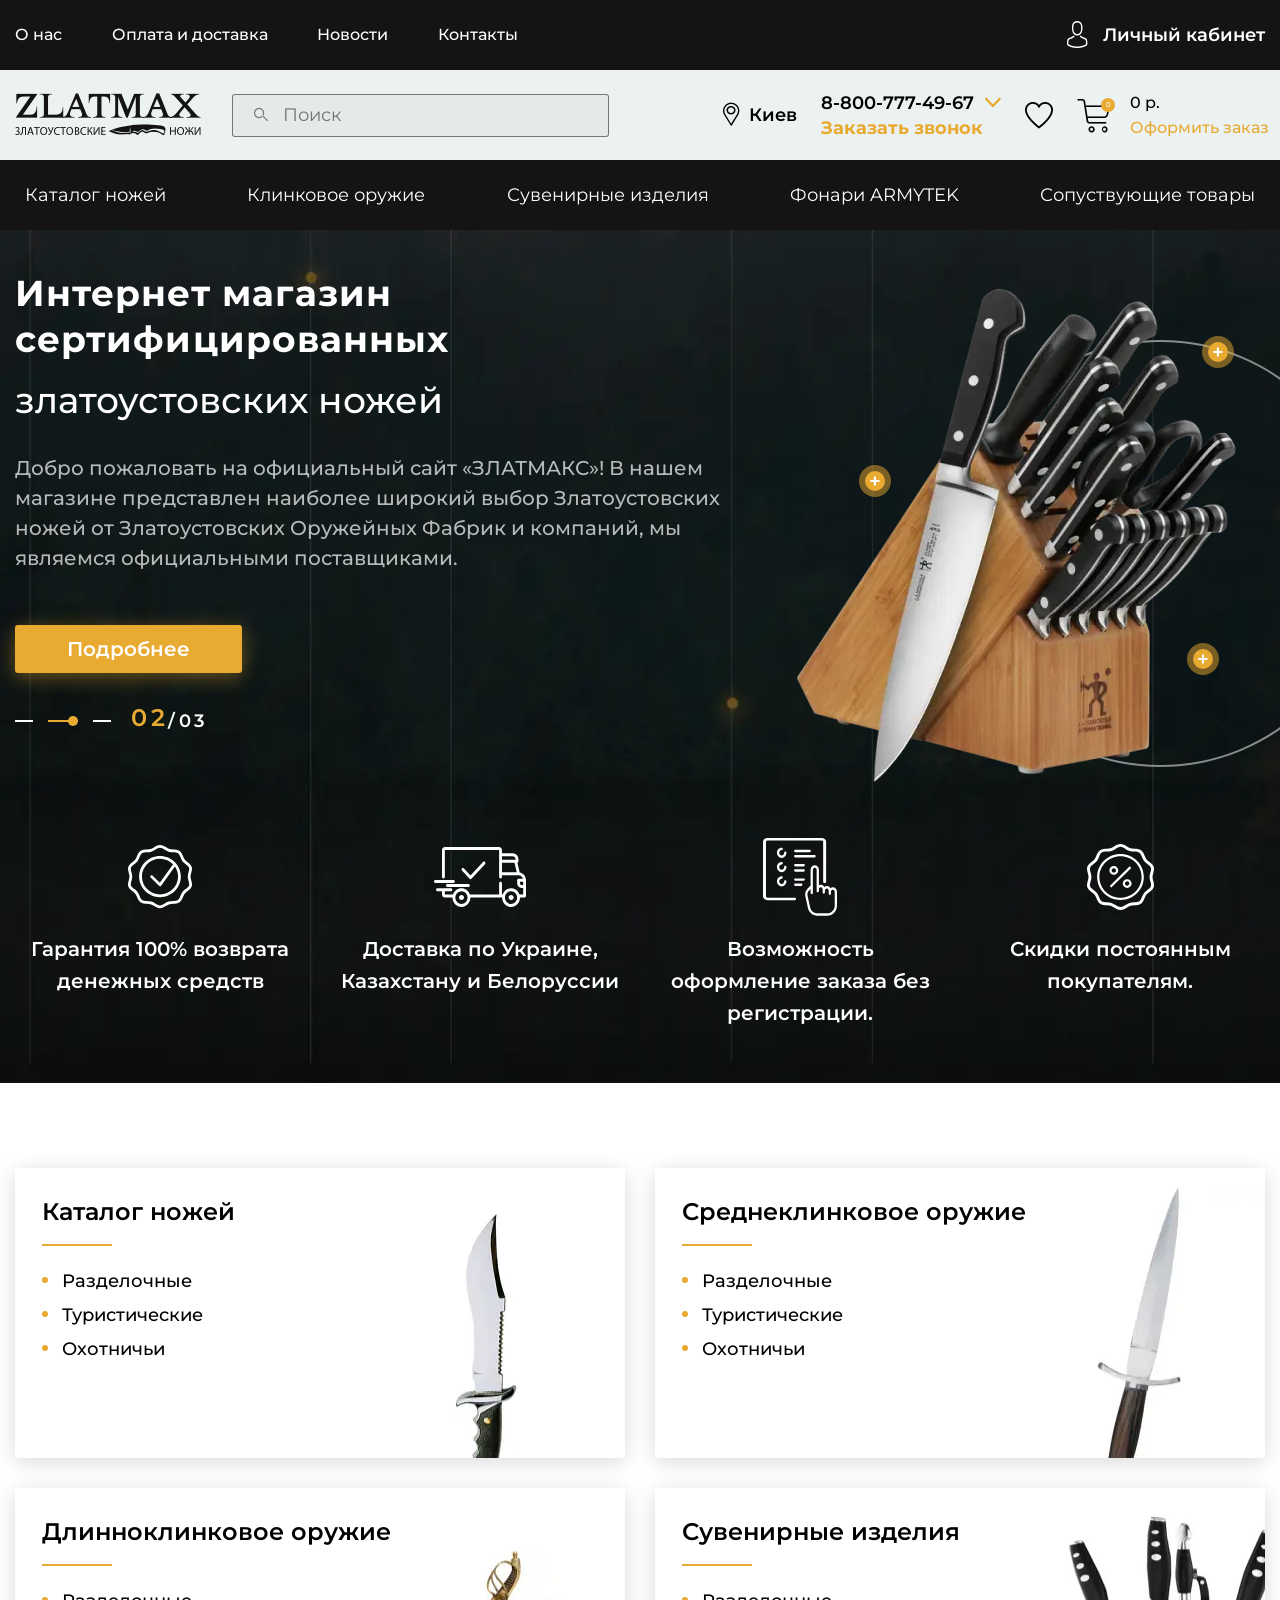
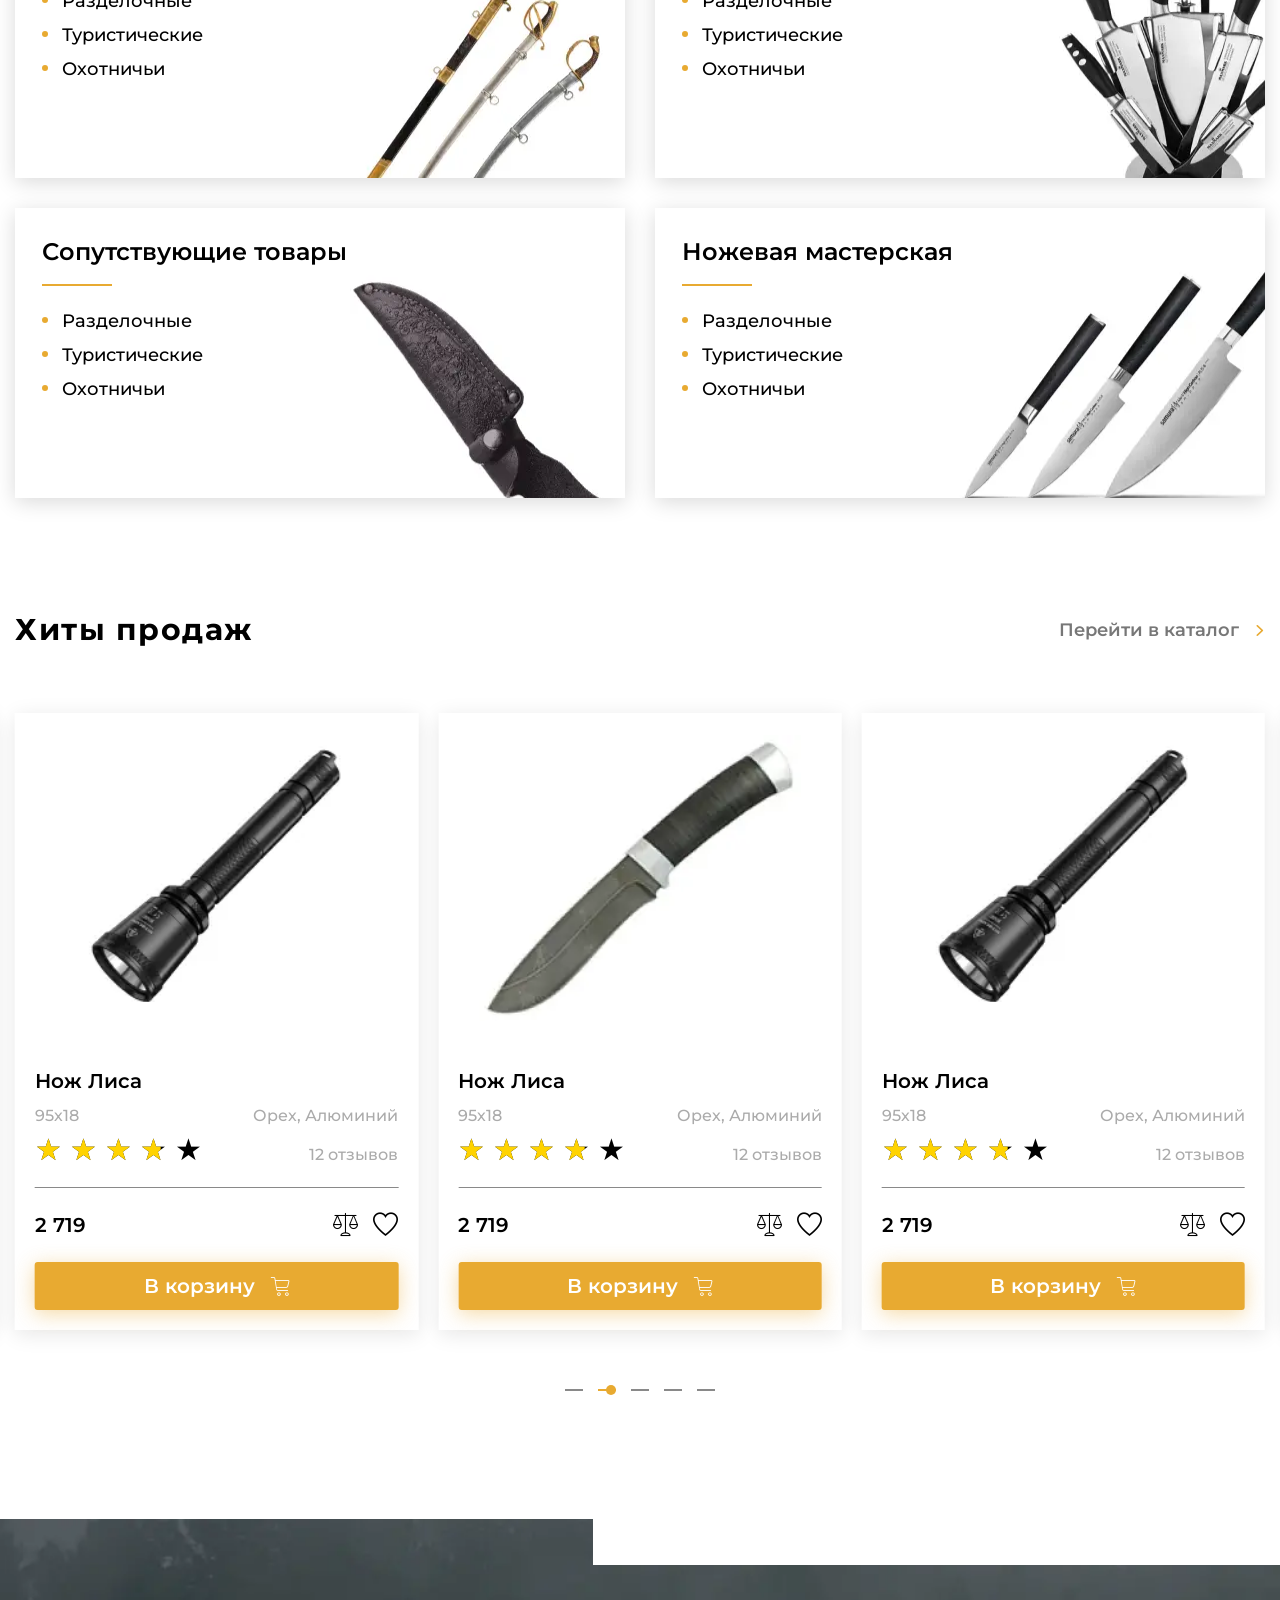
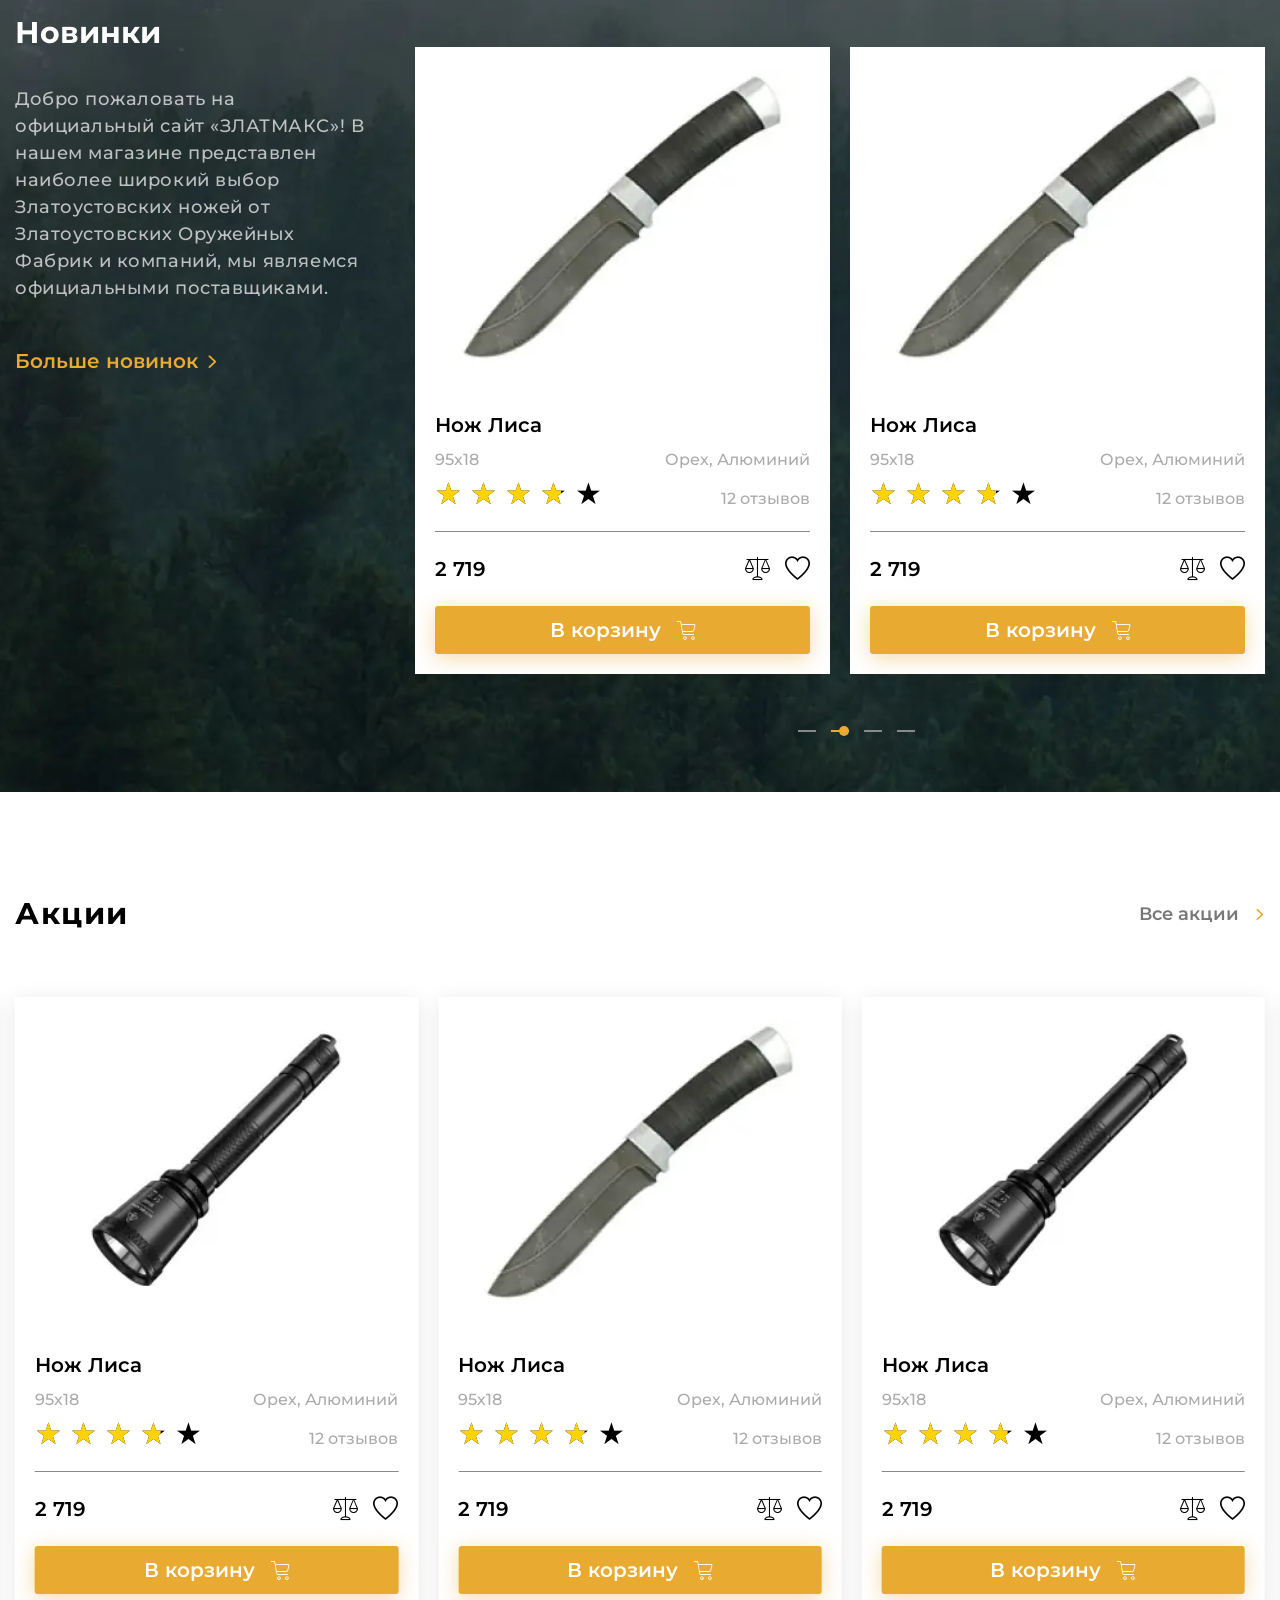
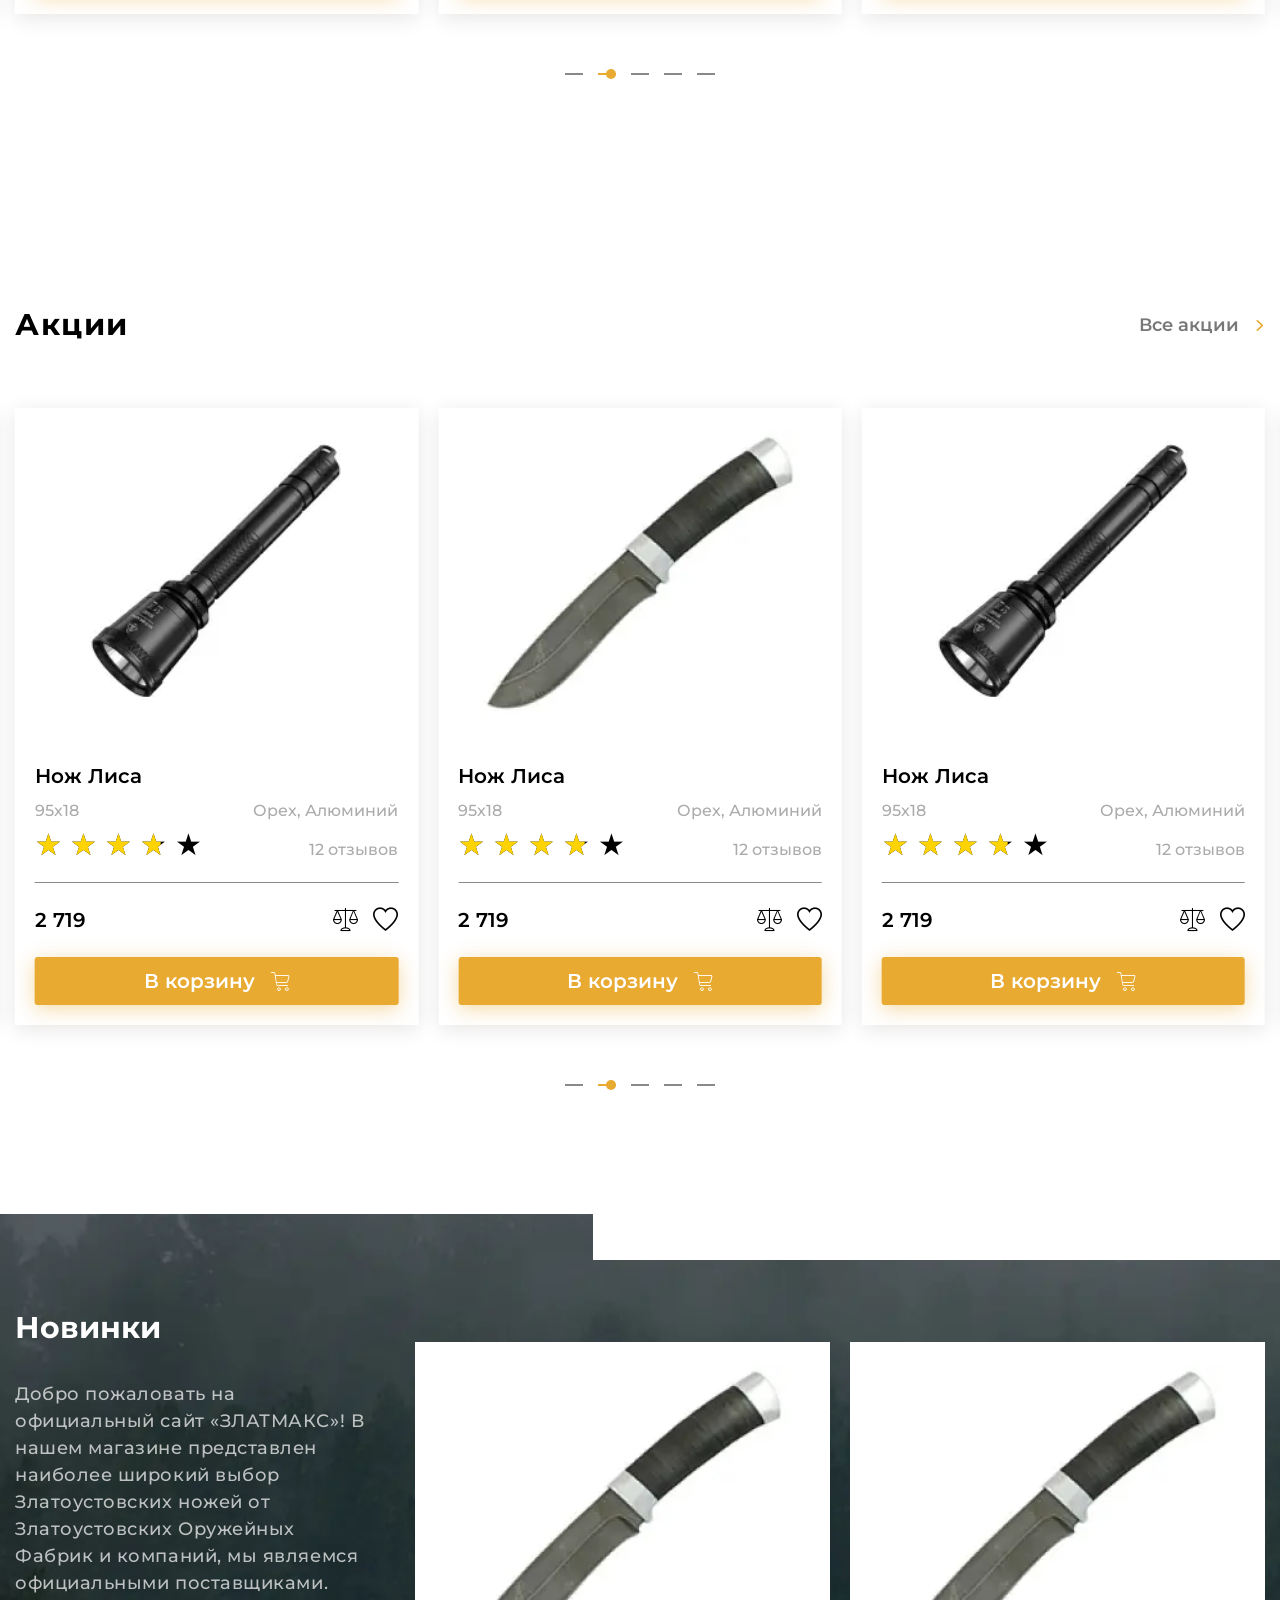
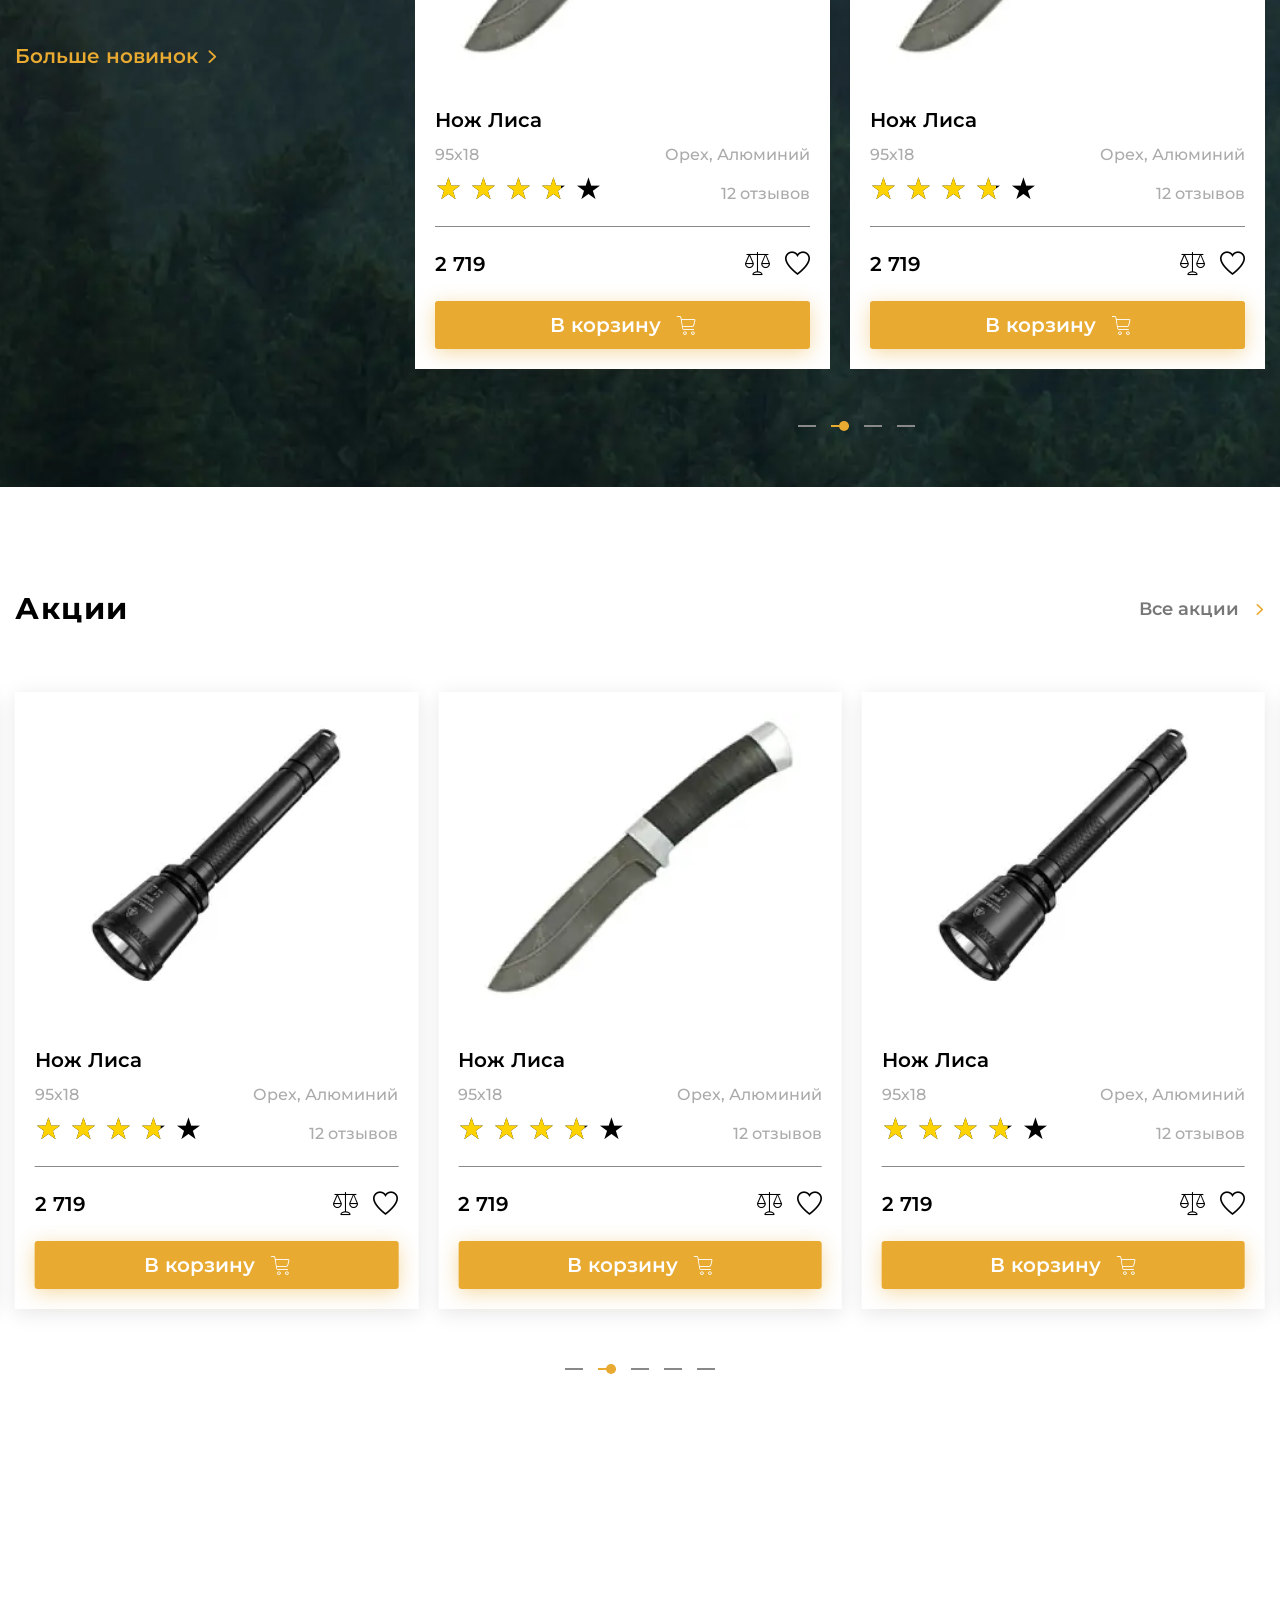
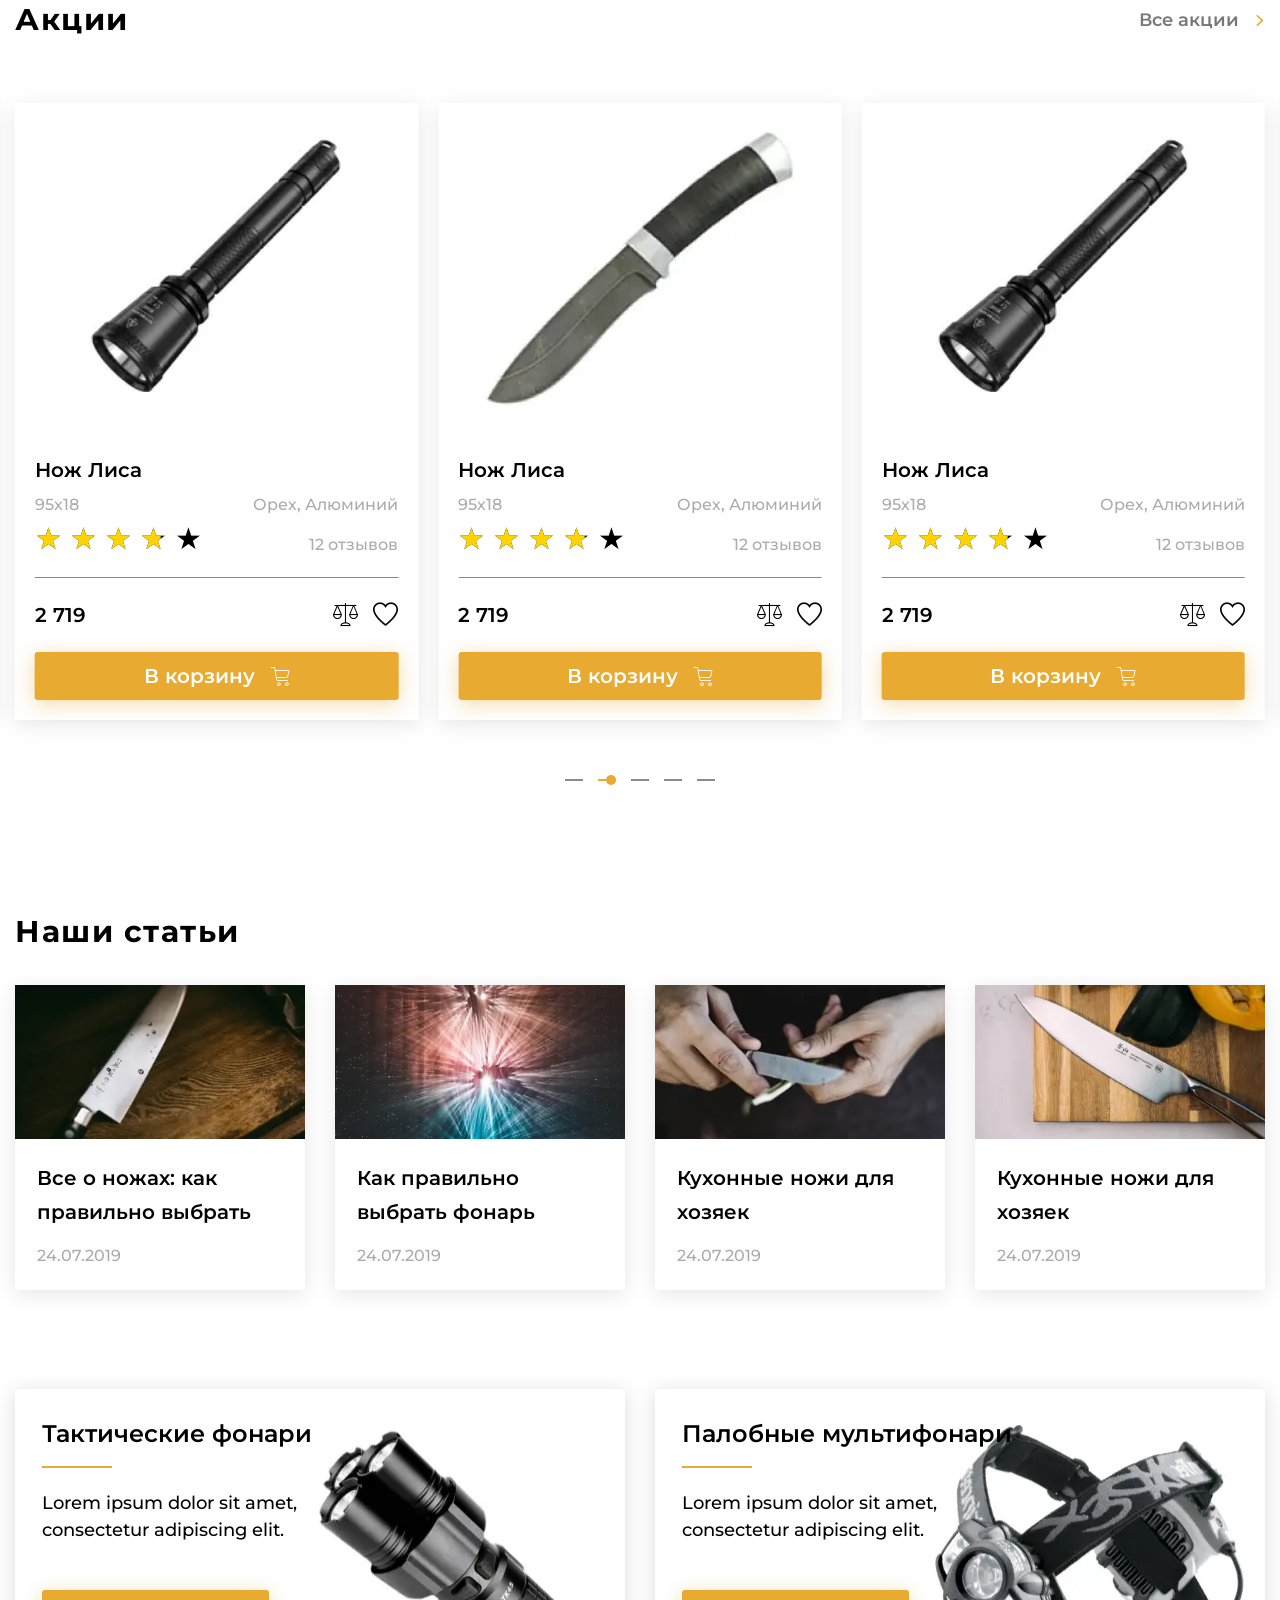
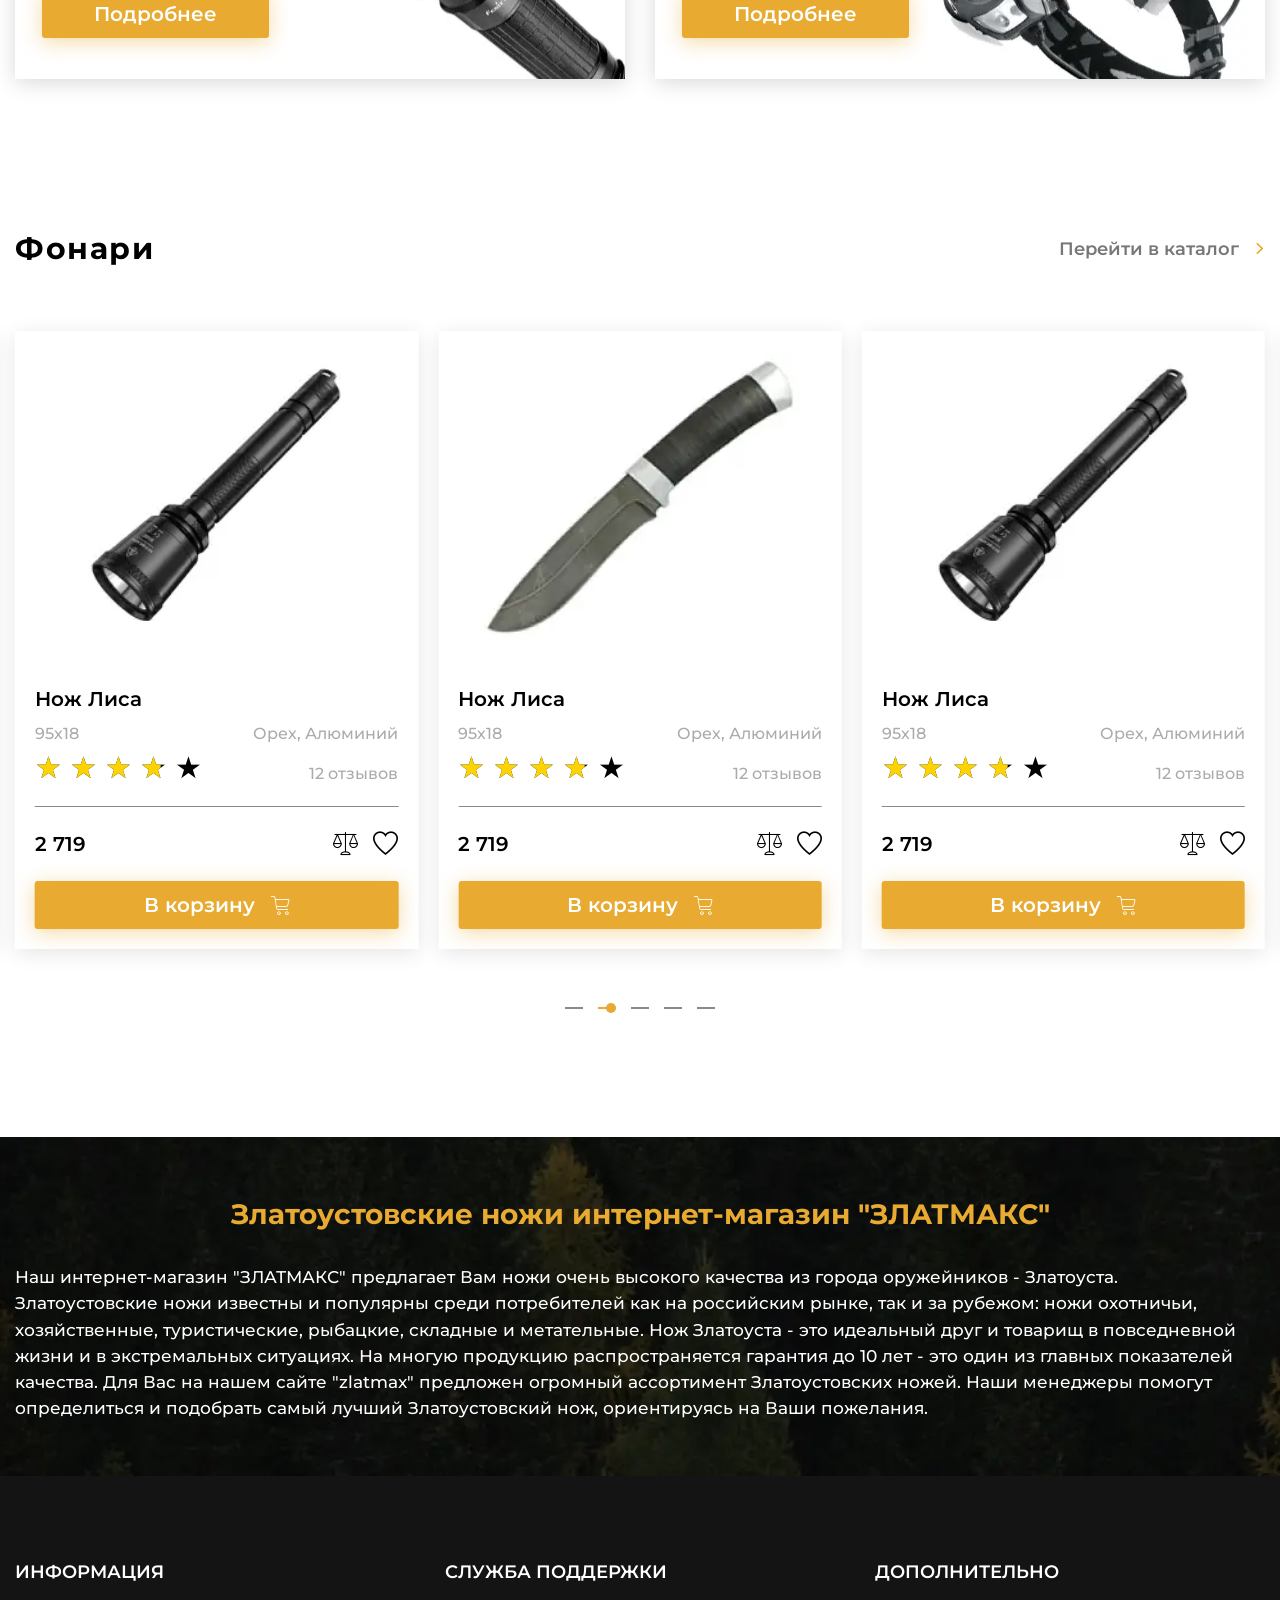
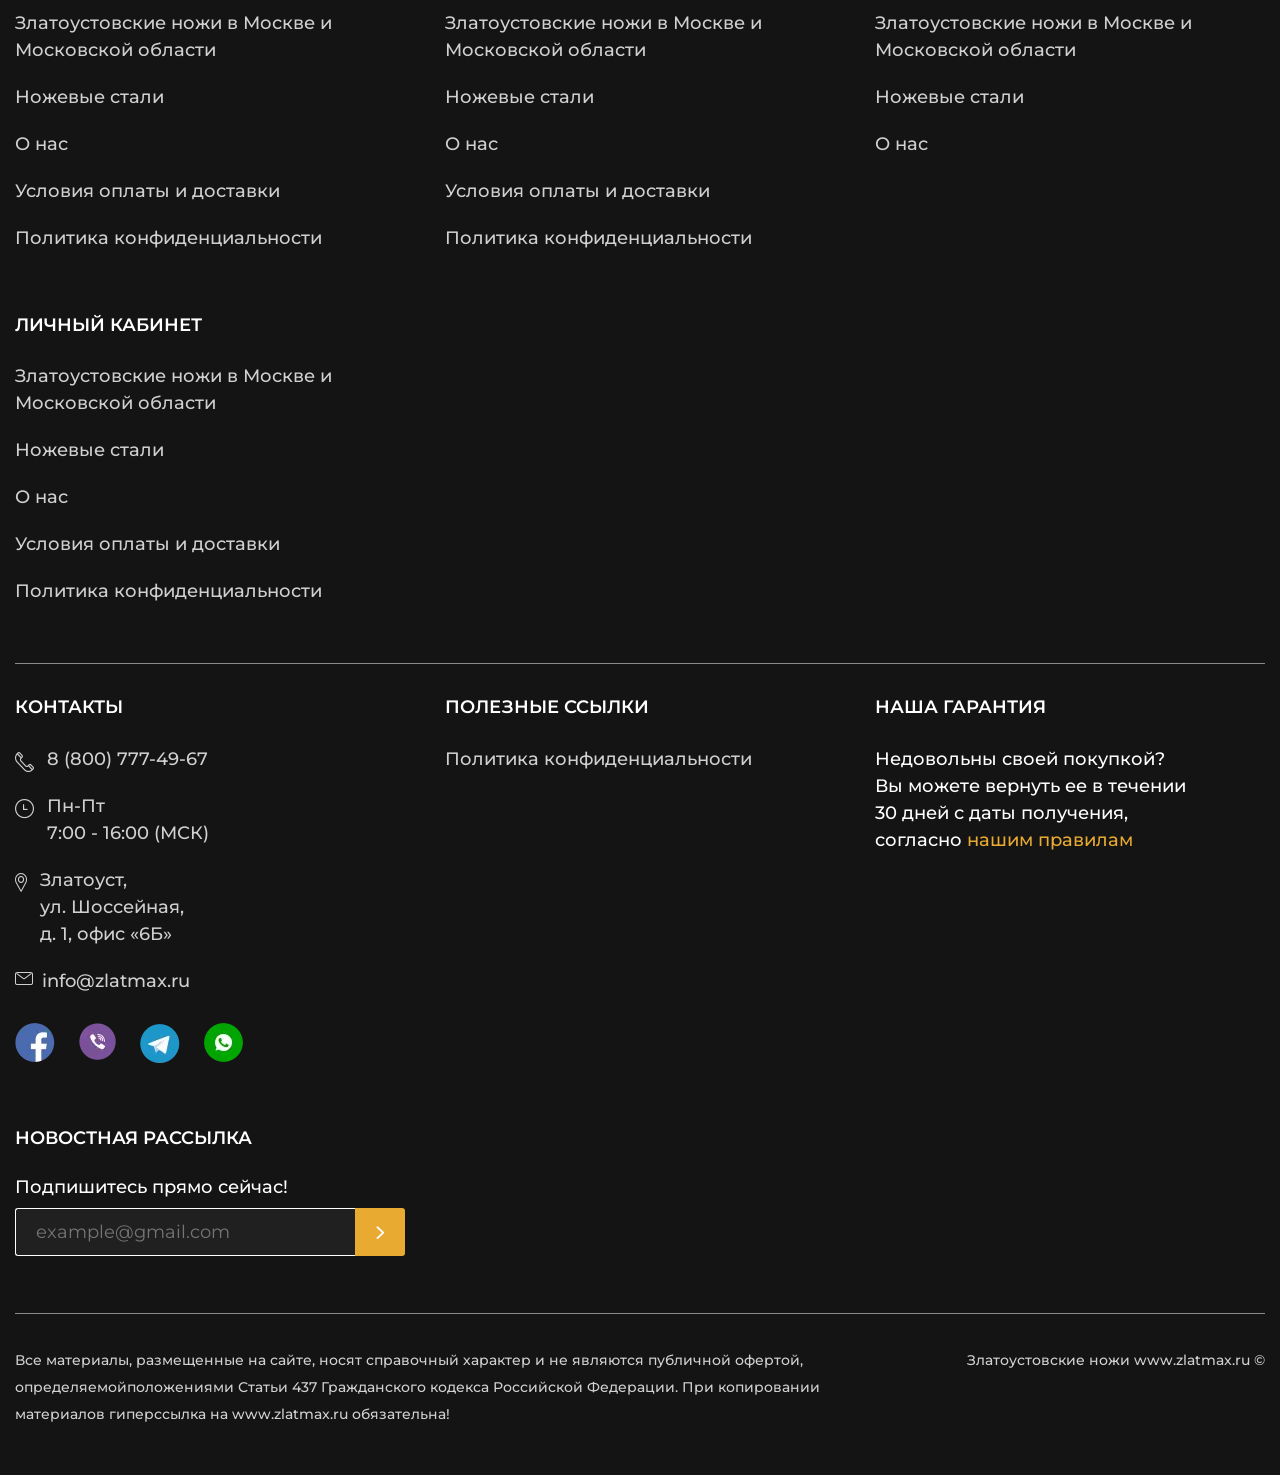
==== commit 247035bd: "Update index.html" ====
--- a/index.html
+++ b/index.html
@@ -19,10 +19,10 @@
 					<nav class="top-header__menu menu-top-header">
 						<ul data-da=".menu__body,991.98" class="menu-top-header__list">
 							<li class="menu-top-header__item menu-top-header__item_catalog"><a href="" class="menu-top-header__link menu-top-header__link_catalog _icon-arrow-bottom">Каталог товаров</a></li>
-							<li class="menu-top-header__item"><a href="#text" class="menu-top-header__link">О нас</a></li>
-							<li class="menu-top-header__item"><a href="#main" class="menu-top-header__link">Оплата и доставка</a></li>
-							<li class="menu-top-header_product.html_item"><a href="#product" class="menu-top-header__link">Новости</a></li>
-							<li class="menu-top-header__item"><a href="#contact" class="menu-top-header__link">Контакты</a></li>
+							<li class="menu-top-header__item"><a href="" class="menu-top-header__link">О нас</a></li>
+							<li class="menu-top-header__item"><a href="" class="menu-top-header__link">Оплата и доставка</a></li>
+							<li class="menu-top-header_product.html_item"><a href="" class="menu-top-header__link">Новости</a></li>
+							<li class="menu-top-header__item"><a href="" class="menu-top-header__link">Контакты</a></li>
 						</ul>
 					</nav>
 					<a href="#" class="top-header__user _icon-user"><span>Личный кабинет</span></a>
@@ -85,19 +85,19 @@
 							<div class="sub-menu-catalog__container">
 								<div hidden data-submenu="1" class="sub-menu-catalog__block">
 									<div class="sub-menu-catalog__category">
-										<a href="#" class="sub-menu-catalog__link-category">Категория ножей</a>
+										<a href="catalog.html" class="sub-menu-catalog__link-category">Категория ножей</a>
 									</div>
 									<div class="sub-menu-catalog__category">
-										<a href="#" class="sub-menu-catalog__link-category">Производство ножей</a>
+										<a href="catalog.html" class="sub-menu-catalog__link-category">Производство ножей</a>
 									</div>
 									<div class="sub-menu-catalog__category">
-										<a href="#" class="sub-menu-catalog__link-category">Ножи по маркам стали</a>
+										<a href="catalog.html" class="sub-menu-catalog__link-category">Ножи по маркам стали</a>
 									</div>
 									<div class="sub-menu-catalog__category">
-										<a href="#" class="sub-menu-catalog__link-category">Заточка и полировка ножей</a>
+										<a href="catalog.html" class="sub-menu-catalog__link-category">Заточка и полировка ножей</a>
 									</div>
 									<div class="sub-menu-catalog__category">
-										<a href="#" class="sub-menu-catalog__link-category">Ножевая мастерская</a>
+										<a href="catalog.html" class="sub-menu-catalog__link-category">Ножевая мастерская</a>
 									</div>
 									<ul class="sub-menu-catalog__list">
 										<li class="sub-menu-catalog__item"><a href="catalog.html" class="sub-menu-catalog__link">Разделочные ножи</a></li>
@@ -440,7 +440,7 @@
 												<div class="rating__info">12 отзывов</div>
 											</div>
 											<div class="product-card__footer">
-												<div class="product-card__price">2 719 р.</div>
+												<div class="product-card__price">2 719</div>
 												<a href="catalog.html" class="product-card__compare _icon-compare"></a>
 												<a href="catalog.html" class="product-card__favorite _icon-favorite"></a>
 											</div>
@@ -478,45 +478,45 @@
 												<div class="rating__info">12 отзывов</div>
 											</div>
 											<div class="product-card__footer">
-												<div class="product-card__price">2 719 р.</div>
-												<a href="catalog.html" class="product-card__compare _icon-compare"></a>
-												<a href="catalog.html" class="product-card__favorite _icon-favorite"></a>
-											</div>
-											<button type="button" class="product-card__cart button"><span class="_icon-cart">В корзину</span></button>
-										</div>
-									</article>
-								</div>
-								<div class="products-slider__slide">
-									<article class="product-card">
-										<a href="catalog.html" class="product-card__image">
-											<span class="product-card__item-image-ibg product-card__item-image-ibg_contain">
-												<picture><source srcset="img/product-card/image.webp" type="image/webp"><img src="img/product-card/image.jpg?_v=1666202430645" alt="Картинка"></picture>
-											</span>
-										</a>
-										<div class="product-card__body">
-											<h4 class="product-card__title">
-												<a href="catalog.html" class="product-card__link-title">Нож Лиса</a>
-											</h4>
-											<div class="product-card__info info-product-card">
-												<div class="info-product-card__size">95х18</div>
-												<div class="info-product-card__materials">Орех, Алюминий</div>
-											</div>
-											<div class="product-card__rating rating rating_set">
-												<div class="rating__body">
-													<div class="rating__active"></div>
-													<div class="rating__items">
-														<input type="radio" class="rating__item" value="1" name="rating">
-														<input type="radio" class="rating__item" value="2" name="rating">
-														<input type="radio" class="rating__item" value="3" name="rating">
-														<input type="radio" class="rating__item" value="4" name="rating">
-														<input type="radio" class="rating__item" value="5" name="rating">
-													</div>
-												</div>
-												<div class="rating__value">3.6</div>
-												<div class="rating__info">12 отзывов</div>
-											</div>
-											<div class="product-card__footer">
-												<div class="product-card__price">2 719 р.</div>
+												<div class="product-card__price">2 719</div>
+												<a href="catalog.html" class="product-card__compare _icon-compare"></a>
+												<a href="catalog.html" class="product-card__favorite _icon-favorite"></a>
+											</div>
+											<button type="button" class="product-card__cart button"><span class="_icon-cart">В корзину</span></button>
+										</div>
+									</article>
+								</div>
+								<div class="products-slider__slide">
+									<article class="product-card">
+										<a href="catalog.html" class="product-card__image">
+											<span class="product-card__item-image-ibg product-card__item-image-ibg_contain">
+												<picture><source srcset="img/product-card/image.webp" type="image/webp"><img src="img/product-card/image.jpg?_v=1666202430645" alt="Картинка"></picture>
+											</span>
+										</a>
+										<div class="product-card__body">
+											<h4 class="product-card__title">
+												<a href="catalog.html" class="product-card__link-title">Нож Лиса</a>
+											</h4>
+											<div class="product-card__info info-product-card">
+												<div class="info-product-card__size">95х18</div>
+												<div class="info-product-card__materials">Орех, Алюминий</div>
+											</div>
+											<div class="product-card__rating rating rating_set">
+												<div class="rating__body">
+													<div class="rating__active"></div>
+													<div class="rating__items">
+														<input type="radio" class="rating__item" value="1" name="rating">
+														<input type="radio" class="rating__item" value="2" name="rating">
+														<input type="radio" class="rating__item" value="3" name="rating">
+														<input type="radio" class="rating__item" value="4" name="rating">
+														<input type="radio" class="rating__item" value="5" name="rating">
+													</div>
+												</div>
+												<div class="rating__value">3.6</div>
+												<div class="rating__info">12 отзывов</div>
+											</div>
+											<div class="product-card__footer">
+												<div class="product-card__price">2 719</div>
 												<a href="catalog.html" class="product-card__compare _icon-compare"></a>
 												<a href="catalog.html" class="product-card__favorite _icon-favorite"></a>
 											</div>
@@ -554,45 +554,45 @@
 												<div class="rating__info">12 отзывов</div>
 											</div>
 											<div class="product-card__footer">
-												<div class="product-card__price">2 719 р.</div>
-												<a href="catalog.html" class="product-card__compare _icon-compare"></a>
-												<a href="catalog.html" class="product-card__favorite _icon-favorite"></a>
-											</div>
-											<button type="button" class="product-card__cart button"><span class="_icon-cart">В корзину</span></button>
-										</div>
-									</article>
-								</div>
-								<div class="products-slider__slide">
-									<article class="product-card">
-										<a href="catalog.html" class="product-card__image">
-											<span class="product-card__item-image-ibg product-card__item-image-ibg_contain">
-												<picture><source srcset="img/product-card/image.webp" type="image/webp"><img src="img/product-card/image.jpg?_v=1666202430645" alt="Картинка"></picture>
-											</span>
-										</a>
-										<div class="product-card__body">
-											<h4 class="product-card__title">
-												<a href="catalog.html" class="product-card__link-title">Нож Лиса</a>
-											</h4>
-											<div class="product-card__info info-product-card">
-												<div class="info-product-card__size">95х18</div>
-												<div class="info-product-card__materials">Орех, Алюминий</div>
-											</div>
-											<div class="product-card__rating rating rating_set">
-												<div class="rating__body">
-													<div class="rating__active"></div>
-													<div class="rating__items">
-														<input type="radio" class="rating__item" value="1" name="rating">
-														<input type="radio" class="rating__item" value="2" name="rating">
-														<input type="radio" class="rating__item" value="3" name="rating">
-														<input type="radio" class="rating__item" value="4" name="rating">
-														<input type="radio" class="rating__item" value="5" name="rating">
-													</div>
-												</div>
-												<div class="rating__value">3.6</div>
-												<div class="rating__info">12 отзывов</div>
-											</div>
-											<div class="product-card__footer">
-												<div class="product-card__price">2 719 р.</div>
+												<div class="product-card__price">2 719</div>
+												<a href="catalog.html" class="product-card__compare _icon-compare"></a>
+												<a href="catalog.html" class="product-card__favorite _icon-favorite"></a>
+											</div>
+											<button type="button" class="product-card__cart button"><span class="_icon-cart">В корзину</span></button>
+										</div>
+									</article>
+								</div>
+								<div class="products-slider__slide">
+									<article class="product-card">
+										<a href="catalog.html" class="product-card__image">
+											<span class="product-card__item-image-ibg product-card__item-image-ibg_contain">
+												<picture><source srcset="img/product-card/image.webp" type="image/webp"><img src="img/product-card/image.jpg?_v=1666202430645" alt="Картинка"></picture>
+											</span>
+										</a>
+										<div class="product-card__body">
+											<h4 class="product-card__title">
+												<a href="catalog.html" class="product-card__link-title">Нож Лиса</a>
+											</h4>
+											<div class="product-card__info info-product-card">
+												<div class="info-product-card__size">95х18</div>
+												<div class="info-product-card__materials">Орех, Алюминий</div>
+											</div>
+											<div class="product-card__rating rating rating_set">
+												<div class="rating__body">
+													<div class="rating__active"></div>
+													<div class="rating__items">
+														<input type="radio" class="rating__item" value="1" name="rating">
+														<input type="radio" class="rating__item" value="2" name="rating">
+														<input type="radio" class="rating__item" value="3" name="rating">
+														<input type="radio" class="rating__item" value="4" name="rating">
+														<input type="radio" class="rating__item" value="5" name="rating">
+													</div>
+												</div>
+												<div class="rating__value">3.6</div>
+												<div class="rating__info">12 отзывов</div>
+											</div>
+											<div class="product-card__footer">
+												<div class="product-card__price">2 719</div>
 												<a href="catalog.html" class="product-card__compare _icon-compare"></a>
 												<a href="catalog.html" class="product-card__favorite _icon-favorite"></a>
 											</div>
@@ -630,83 +630,83 @@
 												<div class="rating__info">12 отзывов</div>
 											</div>
 											<div class="product-card__footer">
-												<div class="product-card__price">2 719 р.</div>
-												<a href="catalog.html" class="product-card__compare _icon-compare"></a>
-												<a href="catalog.html" class="product-card__favorite _icon-favorite"></a>
-											</div>
-											<button type="button" class="product-card__cart button"><span class="_icon-cart">В корзину</span></button>
-										</div>
-									</article>
-								</div>
-								<div class="products-slider__slide">
-									<article class="product-card">
-										<a href="catalog.html" class="product-card__image">
-											<span class="product-card__item-image-ibg product-card__item-image-ibg_contain">
-												<picture><source srcset="img/product-card/image.webp" type="image/webp"><img src="img/product-card/image.jpg?_v=1666202430645" alt="Картинка"></picture>
-											</span>
-										</a>
-										<div class="product-card__body">
-											<h4 class="product-card__title">
-												<a href="catalog.html" class="product-card__link-title">Нож Лиса</a>
-											</h4>
-											<div class="product-card__info info-product-card">
-												<div class="info-product-card__size">95х18</div>
-												<div class="info-product-card__materials">Орех, Алюминий</div>
-											</div>
-											<div class="product-card__rating rating rating_set">
-												<div class="rating__body">
-													<div class="rating__active"></div>
-													<div class="rating__items">
-														<input type="radio" class="rating__item" value="1" name="rating">
-														<input type="radio" class="rating__item" value="2" name="rating">
-														<input type="radio" class="rating__item" value="3" name="rating">
-														<input type="radio" class="rating__item" value="4" name="rating">
-														<input type="radio" class="rating__item" value="5" name="rating">
-													</div>
-												</div>
-												<div class="rating__value">3.6</div>
-												<div class="rating__info">12 отзывов</div>
-											</div>
-											<div class="product-card__footer">
-												<div class="product-card__price">2 719 р.</div>
-												<a href="catalog.html" class="product-card__compare _icon-compare"></a>
-												<a href="catalog.html" class="product-card__favorite _icon-favorite"></a>
-											</div>
-											<button type="button" class="product-card__cart button"><span class="_icon-cart">В корзину</span></button>
-										</div>
-									</article>
-								</div>
-								<div class="products-slider__slide">
-									<article class="product-card">
-										<a href="catalog.html" class="product-card__image">
-											<span class="product-card__item-image-ibg product-card__item-image-ibg_contain">
-												<picture><source srcset="img/product-card/image.webp" type="image/webp"><img src="img/product-card/image.jpg?_v=1666202430645" alt="Картинка"></picture>
-											</span>
-										</a>
-										<div class="product-card__body">
-											<h4 class="product-card__title">
-												<a href="catalog.html" class="product-card__link-title">Нож Лиса</a>
-											</h4>
-											<div class="product-card__info info-product-card">
-												<div class="info-product-card__size">95х18</div>
-												<div class="info-product-card__materials">Орех, Алюминий</div>
-											</div>
-											<div class="product-card__rating rating rating_set">
-												<div class="rating__body">
-													<div class="rating__active"></div>
-													<div class="rating__items">
-														<input type="radio" class="rating__item" value="1" name="rating">
-														<input type="radio" class="rating__item" value="2" name="rating">
-														<input type="radio" class="rating__item" value="3" name="rating">
-														<input type="radio" class="rating__item" value="4" name="rating">
-														<input type="radio" class="rating__item" value="5" name="rating">
-													</div>
-												</div>
-												<div class="rating__value">3.6</div>
-												<div class="rating__info">12 отзывов</div>
-											</div>
-											<div class="product-card__footer">
-												<div class="product-card__price">2 719 р.</div>
+												<div class="product-card__price">2 719</div>
+												<a href="catalog.html" class="product-card__compare _icon-compare"></a>
+												<a href="catalog.html" class="product-card__favorite _icon-favorite"></a>
+											</div>
+											<button type="button" class="product-card__cart button"><span class="_icon-cart">В корзину</span></button>
+										</div>
+									</article>
+								</div>
+								<div class="products-slider__slide">
+									<article class="product-card">
+										<a href="catalog.html" class="product-card__image">
+											<span class="product-card__item-image-ibg product-card__item-image-ibg_contain">
+												<picture><source srcset="img/product-card/image.webp" type="image/webp"><img src="img/product-card/image.jpg?_v=1666202430645" alt="Картинка"></picture>
+											</span>
+										</a>
+										<div class="product-card__body">
+											<h4 class="product-card__title">
+												<a href="catalog.html" class="product-card__link-title">Нож Лиса</a>
+											</h4>
+											<div class="product-card__info info-product-card">
+												<div class="info-product-card__size">95х18</div>
+												<div class="info-product-card__materials">Орех, Алюминий</div>
+											</div>
+											<div class="product-card__rating rating rating_set">
+												<div class="rating__body">
+													<div class="rating__active"></div>
+													<div class="rating__items">
+														<input type="radio" class="rating__item" value="1" name="rating">
+														<input type="radio" class="rating__item" value="2" name="rating">
+														<input type="radio" class="rating__item" value="3" name="rating">
+														<input type="radio" class="rating__item" value="4" name="rating">
+														<input type="radio" class="rating__item" value="5" name="rating">
+													</div>
+												</div>
+												<div class="rating__value">3.6</div>
+												<div class="rating__info">12 отзывов</div>
+											</div>
+											<div class="product-card__footer">
+												<div class="product-card__price">2 719</div>
+												<a href="catalog.html" class="product-card__compare _icon-compare"></a>
+												<a href="catalog.html" class="product-card__favorite _icon-favorite"></a>
+											</div>
+											<button type="button" class="product-card__cart button"><span class="_icon-cart">В корзину</span></button>
+										</div>
+									</article>
+								</div>
+								<div class="products-slider__slide">
+									<article class="product-card">
+										<a href="catalog.html" class="product-card__image">
+											<span class="product-card__item-image-ibg product-card__item-image-ibg_contain">
+												<picture><source srcset="img/product-card/image.webp" type="image/webp"><img src="img/product-card/image.jpg?_v=1666202430645" alt="Картинка"></picture>
+											</span>
+										</a>
+										<div class="product-card__body">
+											<h4 class="product-card__title">
+												<a href="catalog.html" class="product-card__link-title">Нож Лиса</a>
+											</h4>
+											<div class="product-card__info info-product-card">
+												<div class="info-product-card__size">95х18</div>
+												<div class="info-product-card__materials">Орех, Алюминий</div>
+											</div>
+											<div class="product-card__rating rating rating_set">
+												<div class="rating__body">
+													<div class="rating__active"></div>
+													<div class="rating__items">
+														<input type="radio" class="rating__item" value="1" name="rating">
+														<input type="radio" class="rating__item" value="2" name="rating">
+														<input type="radio" class="rating__item" value="3" name="rating">
+														<input type="radio" class="rating__item" value="4" name="rating">
+														<input type="radio" class="rating__item" value="5" name="rating">
+													</div>
+												</div>
+												<div class="rating__value">3.6</div>
+												<div class="rating__info">12 отзывов</div>
+											</div>
+											<div class="product-card__footer">
+												<div class="product-card__price">2 719</div>
 												<a href="catalog.html" class="product-card__compare _icon-compare"></a>
 												<a href="catalog.html" class="product-card__favorite _icon-favorite"></a>
 											</div>
@@ -744,7 +744,7 @@
 												<div class="rating__info">12 отзывов</div>
 											</div>
 											<div class="product-card__footer">
-												<div class="product-card__price">2 719 р.</div>
+												<div class="product-card__price">2 719</div>
 												<a href="catalog.html" class="product-card__compare _icon-compare"></a>
 												<a href="catalog.html" class="product-card__favorite _icon-favorite"></a>
 											</div>
@@ -804,7 +804,7 @@
 														<div class="rating__info">12 отзывов</div>
 													</div>
 													<div class="product-card__footer">
-														<div class="product-card__price">2 719 р.</div>
+														<div class="product-card__price">2 719</div>
 														<a href="" class="product-card__compare _icon-compare"></a>
 														<a href="" class="product-card__favorite _icon-favorite"></a>
 													</div>
@@ -842,7 +842,7 @@
 														<div class="rating__info">12 отзывов</div>
 													</div>
 													<div class="product-card__footer">
-														<div class="product-card__price">2 719 р.</div>
+														<div class="product-card__price">2 719</div>
 														<a href="" class="product-card__compare _icon-compare"></a>
 														<a href="" class="product-card__favorite _icon-favorite"></a>
 													</div>
@@ -880,7 +880,7 @@
 														<div class="rating__info">12 отзывов</div>
 													</div>
 													<div class="product-card__footer">
-														<div class="product-card__price">2 719 р.</div>
+														<div class="product-card__price">2 719</div>
 														<a href="" class="product-card__compare _icon-compare"></a>
 														<a href="" class="product-card__favorite _icon-favorite"></a>
 													</div>
@@ -918,7 +918,7 @@
 														<div class="rating__info">12 отзывов</div>
 													</div>
 													<div class="product-card__footer">
-														<div class="product-card__price">2 719 р.</div>
+														<div class="product-card__price">2 719</div>
 														<a href="" class="product-card__compare _icon-compare"></a>
 														<a href="" class="product-card__favorite _icon-favorite"></a>
 													</div>
@@ -956,7 +956,7 @@
 														<div class="rating__info">12 отзывов</div>
 													</div>
 													<div class="product-card__footer">
-														<div class="product-card__price">2 719 р.</div>
+														<div class="product-card__price">2 719</div>
 														<a href="" class="product-card__compare _icon-compare"></a>
 														<a href="" class="product-card__favorite _icon-favorite"></a>
 													</div>
@@ -1011,7 +1011,7 @@
 												<div class="rating__info">12 отзывов</div>
 											</div>
 											<div class="product-card__footer">
-												<div class="product-card__price">2 719 р.</div>
+												<div class="product-card__price">2 719</div>
 												<a href="catalog.html" class="product-card__compare _icon-compare"></a>
 												<a href="catalog.html" class="product-card__favorite _icon-favorite"></a>
 											</div>
@@ -1049,45 +1049,45 @@
 												<div class="rating__info">12 отзывов</div>
 											</div>
 											<div class="product-card__footer">
-												<div class="product-card__price">2 719 р.</div>
-												<a href="catalog.html" class="product-card__compare _icon-compare"></a>
-												<a href="catalog.html" class="product-card__favorite _icon-favorite"></a>
-											</div>
-											<button type="button" class="product-card__cart button"><span class="_icon-cart">В корзину</span></button>
-										</div>
-									</article>
-								</div>
-								<div class="products-slider__slide">
-									<article class="product-card">
-										<a href="catalog.html" class="product-card__image">
-											<span class="product-card__item-image-ibg product-card__item-image-ibg_contain">
-												<picture><source srcset="img/product-card/image.webp" type="image/webp"><img src="img/product-card/image.jpg?_v=1666202430645" alt="Картинка"></picture>
-											</span>
-										</a>
-										<div class="product-card__body">
-											<h4 class="product-card__title">
-												<a href="catalog.html" class="product-card__link-title">Нож Лиса</a>
-											</h4>
-											<div class="product-card__info info-product-card">
-												<div class="info-product-card__size">95х18</div>
-												<div class="info-product-card__materials">Орех, Алюминий</div>
-											</div>
-											<div class="product-card__rating rating rating_set">
-												<div class="rating__body">
-													<div class="rating__active"></div>
-													<div class="rating__items">
-														<input type="radio" class="rating__item" value="1" name="rating">
-														<input type="radio" class="rating__item" value="2" name="rating">
-														<input type="radio" class="rating__item" value="3" name="rating">
-														<input type="radio" class="rating__item" value="4" name="rating">
-														<input type="radio" class="rating__item" value="5" name="rating">
-													</div>
-												</div>
-												<div class="rating__value">3.6</div>
-												<div class="rating__info">12 отзывов</div>
-											</div>
-											<div class="product-card__footer">
-												<div class="product-card__price">2 719 р.</div>
+												<div class="product-card__price">2 719</div>
+												<a href="catalog.html" class="product-card__compare _icon-compare"></a>
+												<a href="catalog.html" class="product-card__favorite _icon-favorite"></a>
+											</div>
+											<button type="button" class="product-card__cart button"><span class="_icon-cart">В корзину</span></button>
+										</div>
+									</article>
+								</div>
+								<div class="products-slider__slide">
+									<article class="product-card">
+										<a href="catalog.html" class="product-card__image">
+											<span class="product-card__item-image-ibg product-card__item-image-ibg_contain">
+												<picture><source srcset="img/product-card/image.webp" type="image/webp"><img src="img/product-card/image.jpg?_v=1666202430645" alt="Картинка"></picture>
+											</span>
+										</a>
+										<div class="product-card__body">
+											<h4 class="product-card__title">
+												<a href="catalog.html" class="product-card__link-title">Нож Лиса</a>
+											</h4>
+											<div class="product-card__info info-product-card">
+												<div class="info-product-card__size">95х18</div>
+												<div class="info-product-card__materials">Орех, Алюминий</div>
+											</div>
+											<div class="product-card__rating rating rating_set">
+												<div class="rating__body">
+													<div class="rating__active"></div>
+													<div class="rating__items">
+														<input type="radio" class="rating__item" value="1" name="rating">
+														<input type="radio" class="rating__item" value="2" name="rating">
+														<input type="radio" class="rating__item" value="3" name="rating">
+														<input type="radio" class="rating__item" value="4" name="rating">
+														<input type="radio" class="rating__item" value="5" name="rating">
+													</div>
+												</div>
+												<div class="rating__value">3.6</div>
+												<div class="rating__info">12 отзывов</div>
+											</div>
+											<div class="product-card__footer">
+												<div class="product-card__price">2 719</div>
 												<a href="catalog.html" class="product-card__compare _icon-compare"></a>
 												<a href="catalog.html" class="product-card__favorite _icon-favorite"></a>
 											</div>
@@ -1125,45 +1125,45 @@
 												<div class="rating__info">12 отзывов</div>
 											</div>
 											<div class="product-card__footer">
-												<div class="product-card__price">2 719 р.</div>
-												<a href="catalog.html" class="product-card__compare _icon-compare"></a>
-												<a href="catalog.html" class="product-card__favorite _icon-favorite"></a>
-											</div>
-											<button type="button" class="product-card__cart button"><span class="_icon-cart">В корзину</span></button>
-										</div>
-									</article>
-								</div>
-								<div class="products-slider__slide">
-									<article class="product-card">
-										<a href="catalog.html" class="product-card__image">
-											<span class="product-card__item-image-ibg product-card__item-image-ibg_contain">
-												<picture><source srcset="img/product-card/image.webp" type="image/webp"><img src="img/product-card/image.jpg?_v=1666202430645" alt="Картинка"></picture>
-											</span>
-										</a>
-										<div class="product-card__body">
-											<h4 class="product-card__title">
-												<a href="catalog.html" class="product-card__link-title">Нож Лиса</a>
-											</h4>
-											<div class="product-card__info info-product-card">
-												<div class="info-product-card__size">95х18</div>
-												<div class="info-product-card__materials">Орех, Алюминий</div>
-											</div>
-											<div class="product-card__rating rating rating_set">
-												<div class="rating__body">
-													<div class="rating__active"></div>
-													<div class="rating__items">
-														<input type="radio" class="rating__item" value="1" name="rating">
-														<input type="radio" class="rating__item" value="2" name="rating">
-														<input type="radio" class="rating__item" value="3" name="rating">
-														<input type="radio" class="rating__item" value="4" name="rating">
-														<input type="radio" class="rating__item" value="5" name="rating">
-													</div>
-												</div>
-												<div class="rating__value">3.6</div>
-												<div class="rating__info">12 отзывов</div>
-											</div>
-											<div class="product-card__footer">
-												<div class="product-card__price">2 719 р.</div>
+												<div class="product-card__price">2 719</div>
+												<a href="catalog.html" class="product-card__compare _icon-compare"></a>
+												<a href="catalog.html" class="product-card__favorite _icon-favorite"></a>
+											</div>
+											<button type="button" class="product-card__cart button"><span class="_icon-cart">В корзину</span></button>
+										</div>
+									</article>
+								</div>
+								<div class="products-slider__slide">
+									<article class="product-card">
+										<a href="catalog.html" class="product-card__image">
+											<span class="product-card__item-image-ibg product-card__item-image-ibg_contain">
+												<picture><source srcset="img/product-card/image.webp" type="image/webp"><img src="img/product-card/image.jpg?_v=1666202430645" alt="Картинка"></picture>
+											</span>
+										</a>
+										<div class="product-card__body">
+											<h4 class="product-card__title">
+												<a href="catalog.html" class="product-card__link-title">Нож Лиса</a>
+											</h4>
+											<div class="product-card__info info-product-card">
+												<div class="info-product-card__size">95х18</div>
+												<div class="info-product-card__materials">Орех, Алюминий</div>
+											</div>
+											<div class="product-card__rating rating rating_set">
+												<div class="rating__body">
+													<div class="rating__active"></div>
+													<div class="rating__items">
+														<input type="radio" class="rating__item" value="1" name="rating">
+														<input type="radio" class="rating__item" value="2" name="rating">
+														<input type="radio" class="rating__item" value="3" name="rating">
+														<input type="radio" class="rating__item" value="4" name="rating">
+														<input type="radio" class="rating__item" value="5" name="rating">
+													</div>
+												</div>
+												<div class="rating__value">3.6</div>
+												<div class="rating__info">12 отзывов</div>
+											</div>
+											<div class="product-card__footer">
+												<div class="product-card__price">2 719</div>
 												<a href="catalog.html" class="product-card__compare _icon-compare"></a>
 												<a href="catalog.html" class="product-card__favorite _icon-favorite"></a>
 											</div>
@@ -1201,83 +1201,83 @@
 												<div class="rating__info">12 отзывов</div>
 											</div>
 											<div class="product-card__footer">
-												<div class="product-card__price">2 719 р.</div>
-												<a href="catalog.html" class="product-card__compare _icon-compare"></a>
-												<a href="catalog.html" class="product-card__favorite _icon-favorite"></a>
-											</div>
-											<button type="button" class="product-card__cart button"><span class="_icon-cart">В корзину</span></button>
-										</div>
-									</article>
-								</div>
-								<div class="products-slider__slide">
-									<article class="product-card">
-										<a href="catalog.html" class="product-card__image">
-											<span class="product-card__item-image-ibg product-card__item-image-ibg_contain">
-												<picture><source srcset="img/product-card/image.webp" type="image/webp"><img src="img/product-card/image.jpg?_v=1666202430645" alt="Картинка"></picture>
-											</span>
-										</a>
-										<div class="product-card__body">
-											<h4 class="product-card__title">
-												<a href="catalog.html" class="product-card__link-title">Нож Лиса</a>
-											</h4>
-											<div class="product-card__info info-product-card">
-												<div class="info-product-card__size">95х18</div>
-												<div class="info-product-card__materials">Орех, Алюминий</div>
-											</div>
-											<div class="product-card__rating rating rating_set">
-												<div class="rating__body">
-													<div class="rating__active"></div>
-													<div class="rating__items">
-														<input type="radio" class="rating__item" value="1" name="rating">
-														<input type="radio" class="rating__item" value="2" name="rating">
-														<input type="radio" class="rating__item" value="3" name="rating">
-														<input type="radio" class="rating__item" value="4" name="rating">
-														<input type="radio" class="rating__item" value="5" name="rating">
-													</div>
-												</div>
-												<div class="rating__value">3.6</div>
-												<div class="rating__info">12 отзывов</div>
-											</div>
-											<div class="product-card__footer">
-												<div class="product-card__price">2 719 р.</div>
-												<a href="catalog.html" class="product-card__compare _icon-compare"></a>
-												<a href="catalog.html" class="product-card__favorite _icon-favorite"></a>
-											</div>
-											<button type="button" class="product-card__cart button"><span class="_icon-cart">В корзину</span></button>
-										</div>
-									</article>
-								</div>
-								<div class="products-slider__slide">
-									<article class="product-card">
-										<a href="catalog.html" class="product-card__image">
-											<span class="product-card__item-image-ibg product-card__item-image-ibg_contain">
-												<picture><source srcset="img/product-card/image.webp" type="image/webp"><img src="img/product-card/image.jpg?_v=1666202430645" alt="Картинка"></picture>
-											</span>
-										</a>
-										<div class="product-card__body">
-											<h4 class="product-card__title">
-												<a href="catalog.html" class="product-card__link-title">Нож Лиса</a>
-											</h4>
-											<div class="product-card__info info-product-card">
-												<div class="info-product-card__size">95х18</div>
-												<div class="info-product-card__materials">Орех, Алюминий</div>
-											</div>
-											<div class="product-card__rating rating rating_set">
-												<div class="rating__body">
-													<div class="rating__active"></div>
-													<div class="rating__items">
-														<input type="radio" class="rating__item" value="1" name="rating">
-														<input type="radio" class="rating__item" value="2" name="rating">
-														<input type="radio" class="rating__item" value="3" name="rating">
-														<input type="radio" class="rating__item" value="4" name="rating">
-														<input type="radio" class="rating__item" value="5" name="rating">
-													</div>
-												</div>
-												<div class="rating__value">3.6</div>
-												<div class="rating__info">12 отзывов</div>
-											</div>
-											<div class="product-card__footer">
-												<div class="product-card__price">2 719 р.</div>
+												<div class="product-card__price">2 719</div>
+												<a href="catalog.html" class="product-card__compare _icon-compare"></a>
+												<a href="catalog.html" class="product-card__favorite _icon-favorite"></a>
+											</div>
+											<button type="button" class="product-card__cart button"><span class="_icon-cart">В корзину</span></button>
+										</div>
+									</article>
+								</div>
+								<div class="products-slider__slide">
+									<article class="product-card">
+										<a href="catalog.html" class="product-card__image">
+											<span class="product-card__item-image-ibg product-card__item-image-ibg_contain">
+												<picture><source srcset="img/product-card/image.webp" type="image/webp"><img src="img/product-card/image.jpg?_v=1666202430645" alt="Картинка"></picture>
+											</span>
+										</a>
+										<div class="product-card__body">
+											<h4 class="product-card__title">
+												<a href="catalog.html" class="product-card__link-title">Нож Лиса</a>
+											</h4>
+											<div class="product-card__info info-product-card">
+												<div class="info-product-card__size">95х18</div>
+												<div class="info-product-card__materials">Орех, Алюминий</div>
+											</div>
+											<div class="product-card__rating rating rating_set">
+												<div class="rating__body">
+													<div class="rating__active"></div>
+													<div class="rating__items">
+														<input type="radio" class="rating__item" value="1" name="rating">
+														<input type="radio" class="rating__item" value="2" name="rating">
+														<input type="radio" class="rating__item" value="3" name="rating">
+														<input type="radio" class="rating__item" value="4" name="rating">
+														<input type="radio" class="rating__item" value="5" name="rating">
+													</div>
+												</div>
+												<div class="rating__value">3.6</div>
+												<div class="rating__info">12 отзывов</div>
+											</div>
+											<div class="product-card__footer">
+												<div class="product-card__price">2 719</div>
+												<a href="catalog.html" class="product-card__compare _icon-compare"></a>
+												<a href="catalog.html" class="product-card__favorite _icon-favorite"></a>
+											</div>
+											<button type="button" class="product-card__cart button"><span class="_icon-cart">В корзину</span></button>
+										</div>
+									</article>
+								</div>
+								<div class="products-slider__slide">
+									<article class="product-card">
+										<a href="catalog.html" class="product-card__image">
+											<span class="product-card__item-image-ibg product-card__item-image-ibg_contain">
+												<picture><source srcset="img/product-card/image.webp" type="image/webp"><img src="img/product-card/image.jpg?_v=1666202430645" alt="Картинка"></picture>
+											</span>
+										</a>
+										<div class="product-card__body">
+											<h4 class="product-card__title">
+												<a href="catalog.html" class="product-card__link-title">Нож Лиса</a>
+											</h4>
+											<div class="product-card__info info-product-card">
+												<div class="info-product-card__size">95х18</div>
+												<div class="info-product-card__materials">Орех, Алюминий</div>
+											</div>
+											<div class="product-card__rating rating rating_set">
+												<div class="rating__body">
+													<div class="rating__active"></div>
+													<div class="rating__items">
+														<input type="radio" class="rating__item" value="1" name="rating">
+														<input type="radio" class="rating__item" value="2" name="rating">
+														<input type="radio" class="rating__item" value="3" name="rating">
+														<input type="radio" class="rating__item" value="4" name="rating">
+														<input type="radio" class="rating__item" value="5" name="rating">
+													</div>
+												</div>
+												<div class="rating__value">3.6</div>
+												<div class="rating__info">12 отзывов</div>
+											</div>
+											<div class="product-card__footer">
+												<div class="product-card__price">2 719</div>
 												<a href="catalog.html" class="product-card__compare _icon-compare"></a>
 												<a href="catalog.html" class="product-card__favorite _icon-favorite"></a>
 											</div>
@@ -1315,7 +1315,7 @@
 												<div class="rating__info">12 отзывов</div>
 											</div>
 											<div class="product-card__footer">
-												<div class="product-card__price">2 719 р.</div>
+												<div class="product-card__price">2 719</div>
 												<a href="catalog.html" class="product-card__compare _icon-compare"></a>
 												<a href="catalog.html" class="product-card__favorite _icon-favorite"></a>
 											</div>
@@ -1368,7 +1368,7 @@
 												<div class="rating__info">12 отзывов</div>
 											</div>
 											<div class="product-card__footer">
-												<div class="product-card__price">2 719 р.</div>
+												<div class="product-card__price">2 719</div>
 												<a href="catalog.html" class="product-card__compare _icon-compare"></a>
 												<a href="catalog.html" class="product-card__favorite _icon-favorite"></a>
 											</div>
@@ -1406,45 +1406,45 @@
 												<div class="rating__info">12 отзывов</div>
 											</div>
 											<div class="product-card__footer">
-												<div class="product-card__price">2 719 р.</div>
-												<a href="catalog.html" class="product-card__compare _icon-compare"></a>
-												<a href="catalog.html" class="product-card__favorite _icon-favorite"></a>
-											</div>
-											<button type="button" class="product-card__cart button"><span class="_icon-cart">В корзину</span></button>
-										</div>
-									</article>
-								</div>
-								<div class="products-slider__slide">
-									<article class="product-card">
-										<a href="catalog.html" class="product-card__image">
-											<span class="product-card__item-image-ibg product-card__item-image-ibg_contain">
-												<picture><source srcset="img/product-card/image.webp" type="image/webp"><img src="img/product-card/image.jpg?_v=1666202430645" alt="Картинка"></picture>
-											</span>
-										</a>
-										<div class="product-card__body">
-											<h4 class="product-card__title">
-												<a href="catalog.html" class="product-card__link-title">Нож Лиса</a>
-											</h4>
-											<div class="product-card__info info-product-card">
-												<div class="info-product-card__size">95х18</div>
-												<div class="info-product-card__materials">Орех, Алюминий</div>
-											</div>
-											<div class="product-card__rating rating rating_set">
-												<div class="rating__body">
-													<div class="rating__active"></div>
-													<div class="rating__items">
-														<input type="radio" class="rating__item" value="1" name="rating">
-														<input type="radio" class="rating__item" value="2" name="rating">
-														<input type="radio" class="rating__item" value="3" name="rating">
-														<input type="radio" class="rating__item" value="4" name="rating">
-														<input type="radio" class="rating__item" value="5" name="rating">
-													</div>
-												</div>
-												<div class="rating__value">3.6</div>
-												<div class="rating__info">12 отзывов</div>
-											</div>
-											<div class="product-card__footer">
-												<div class="product-card__price">2 719 р.</div>
+												<div class="product-card__price">2 719</div>
+												<a href="catalog.html" class="product-card__compare _icon-compare"></a>
+												<a href="catalog.html" class="product-card__favorite _icon-favorite"></a>
+											</div>
+											<button type="button" class="product-card__cart button"><span class="_icon-cart">В корзину</span></button>
+										</div>
+									</article>
+								</div>
+								<div class="products-slider__slide">
+									<article class="product-card">
+										<a href="catalog.html" class="product-card__image">
+											<span class="product-card__item-image-ibg product-card__item-image-ibg_contain">
+												<picture><source srcset="img/product-card/image.webp" type="image/webp"><img src="img/product-card/image.jpg?_v=1666202430645" alt="Картинка"></picture>
+											</span>
+										</a>
+										<div class="product-card__body">
+											<h4 class="product-card__title">
+												<a href="catalog.html" class="product-card__link-title">Нож Лиса</a>
+											</h4>
+											<div class="product-card__info info-product-card">
+												<div class="info-product-card__size">95х18</div>
+												<div class="info-product-card__materials">Орех, Алюминий</div>
+											</div>
+											<div class="product-card__rating rating rating_set">
+												<div class="rating__body">
+													<div class="rating__active"></div>
+													<div class="rating__items">
+														<input type="radio" class="rating__item" value="1" name="rating">
+														<input type="radio" class="rating__item" value="2" name="rating">
+														<input type="radio" class="rating__item" value="3" name="rating">
+														<input type="radio" class="rating__item" value="4" name="rating">
+														<input type="radio" class="rating__item" value="5" name="rating">
+													</div>
+												</div>
+												<div class="rating__value">3.6</div>
+												<div class="rating__info">12 отзывов</div>
+											</div>
+											<div class="product-card__footer">
+												<div class="product-card__price">2 719</div>
 												<a href="catalog.html" class="product-card__compare _icon-compare"></a>
 												<a href="catalog.html" class="product-card__favorite _icon-favorite"></a>
 											</div>
@@ -1482,45 +1482,45 @@
 												<div class="rating__info">12 отзывов</div>
 											</div>
 											<div class="product-card__footer">
-												<div class="product-card__price">2 719 р.</div>
-												<a href="catalog.html" class="product-card__compare _icon-compare"></a>
-												<a href="catalog.html" class="product-card__favorite _icon-favorite"></a>
-											</div>
-											<button type="button" class="product-card__cart button"><span class="_icon-cart">В корзину</span></button>
-										</div>
-									</article>
-								</div>
-								<div class="products-slider__slide">
-									<article class="product-card">
-										<a href="catalog.html" class="product-card__image">
-											<span class="product-card__item-image-ibg product-card__item-image-ibg_contain">
-												<picture><source srcset="img/product-card/image.webp" type="image/webp"><img src="img/product-card/image.jpg?_v=1666202430645" alt="Картинка"></picture>
-											</span>
-										</a>
-										<div class="product-card__body">
-											<h4 class="product-card__title">
-												<a href="catalog.html" class="product-card__link-title">Нож Лиса</a>
-											</h4>
-											<div class="product-card__info info-product-card">
-												<div class="info-product-card__size">95х18</div>
-												<div class="info-product-card__materials">Орех, Алюминий</div>
-											</div>
-											<div class="product-card__rating rating rating_set">
-												<div class="rating__body">
-													<div class="rating__active"></div>
-													<div class="rating__items">
-														<input type="radio" class="rating__item" value="1" name="rating">
-														<input type="radio" class="rating__item" value="2" name="rating">
-														<input type="radio" class="rating__item" value="3" name="rating">
-														<input type="radio" class="rating__item" value="4" name="rating">
-														<input type="radio" class="rating__item" value="5" name="rating">
-													</div>
-												</div>
-												<div class="rating__value">3.6</div>
-												<div class="rating__info">12 отзывов</div>
-											</div>
-											<div class="product-card__footer">
-												<div class="product-card__price">2 719 р.</div>
+												<div class="product-card__price">2 719</div>
+												<a href="catalog.html" class="product-card__compare _icon-compare"></a>
+												<a href="catalog.html" class="product-card__favorite _icon-favorite"></a>
+											</div>
+											<button type="button" class="product-card__cart button"><span class="_icon-cart">В корзину</span></button>
+										</div>
+									</article>
+								</div>
+								<div class="products-slider__slide">
+									<article class="product-card">
+										<a href="catalog.html" class="product-card__image">
+											<span class="product-card__item-image-ibg product-card__item-image-ibg_contain">
+												<picture><source srcset="img/product-card/image.webp" type="image/webp"><img src="img/product-card/image.jpg?_v=1666202430645" alt="Картинка"></picture>
+											</span>
+										</a>
+										<div class="product-card__body">
+											<h4 class="product-card__title">
+												<a href="catalog.html" class="product-card__link-title">Нож Лиса</a>
+											</h4>
+											<div class="product-card__info info-product-card">
+												<div class="info-product-card__size">95х18</div>
+												<div class="info-product-card__materials">Орех, Алюминий</div>
+											</div>
+											<div class="product-card__rating rating rating_set">
+												<div class="rating__body">
+													<div class="rating__active"></div>
+													<div class="rating__items">
+														<input type="radio" class="rating__item" value="1" name="rating">
+														<input type="radio" class="rating__item" value="2" name="rating">
+														<input type="radio" class="rating__item" value="3" name="rating">
+														<input type="radio" class="rating__item" value="4" name="rating">
+														<input type="radio" class="rating__item" value="5" name="rating">
+													</div>
+												</div>
+												<div class="rating__value">3.6</div>
+												<div class="rating__info">12 отзывов</div>
+											</div>
+											<div class="product-card__footer">
+												<div class="product-card__price">2 719</div>
 												<a href="catalog.html" class="product-card__compare _icon-compare"></a>
 												<a href="catalog.html" class="product-card__favorite _icon-favorite"></a>
 											</div>
@@ -1558,83 +1558,83 @@
 												<div class="rating__info">12 отзывов</div>
 											</div>
 											<div class="product-card__footer">
-												<div class="product-card__price">2 719 р.</div>
-												<a href="catalog.html" class="product-card__compare _icon-compare"></a>
-												<a href="catalog.html" class="product-card__favorite _icon-favorite"></a>
-											</div>
-											<button type="button" class="product-card__cart button"><span class="_icon-cart">В корзину</span></button>
-										</div>
-									</article>
-								</div>
-								<div class="products-slider__slide">
-									<article class="product-card">
-										<a href="catalog.html" class="product-card__image">
-											<span class="product-card__item-image-ibg product-card__item-image-ibg_contain">
-												<picture><source srcset="img/product-card/image.webp" type="image/webp"><img src="img/product-card/image.jpg?_v=1666202430645" alt="Картинка"></picture>
-											</span>
-										</a>
-										<div class="product-card__body">
-											<h4 class="product-card__title">
-												<a href="catalog.html" class="product-card__link-title">Нож Лиса</a>
-											</h4>
-											<div class="product-card__info info-product-card">
-												<div class="info-product-card__size">95х18</div>
-												<div class="info-product-card__materials">Орех, Алюминий</div>
-											</div>
-											<div class="product-card__rating rating rating_set">
-												<div class="rating__body">
-													<div class="rating__active"></div>
-													<div class="rating__items">
-														<input type="radio" class="rating__item" value="1" name="rating">
-														<input type="radio" class="rating__item" value="2" name="rating">
-														<input type="radio" class="rating__item" value="3" name="rating">
-														<input type="radio" class="rating__item" value="4" name="rating">
-														<input type="radio" class="rating__item" value="5" name="rating">
-													</div>
-												</div>
-												<div class="rating__value">3.6</div>
-												<div class="rating__info">12 отзывов</div>
-											</div>
-											<div class="product-card__footer">
-												<div class="product-card__price">2 719 р.</div>
-												<a href="catalog.html" class="product-card__compare _icon-compare"></a>
-												<a href="catalog.html" class="product-card__favorite _icon-favorite"></a>
-											</div>
-											<button type="button" class="product-card__cart button"><span class="_icon-cart">В корзину</span></button>
-										</div>
-									</article>
-								</div>
-								<div class="products-slider__slide">
-									<article class="product-card">
-										<a href="catalog.html" class="product-card__image">
-											<span class="product-card__item-image-ibg product-card__item-image-ibg_contain">
-												<picture><source srcset="img/product-card/image.webp" type="image/webp"><img src="img/product-card/image.jpg?_v=1666202430645" alt="Картинка"></picture>
-											</span>
-										</a>
-										<div class="product-card__body">
-											<h4 class="product-card__title">
-												<a href="catalog.html" class="product-card__link-title">Нож Лиса</a>
-											</h4>
-											<div class="product-card__info info-product-card">
-												<div class="info-product-card__size">95х18</div>
-												<div class="info-product-card__materials">Орех, Алюминий</div>
-											</div>
-											<div class="product-card__rating rating rating_set">
-												<div class="rating__body">
-													<div class="rating__active"></div>
-													<div class="rating__items">
-														<input type="radio" class="rating__item" value="1" name="rating">
-														<input type="radio" class="rating__item" value="2" name="rating">
-														<input type="radio" class="rating__item" value="3" name="rating">
-														<input type="radio" class="rating__item" value="4" name="rating">
-														<input type="radio" class="rating__item" value="5" name="rating">
-													</div>
-												</div>
-												<div class="rating__value">3.6</div>
-												<div class="rating__info">12 отзывов</div>
-											</div>
-											<div class="product-card__footer">
-												<div class="product-card__price">2 719 р.</div>
+												<div class="product-card__price">2 719</div>
+												<a href="catalog.html" class="product-card__compare _icon-compare"></a>
+												<a href="catalog.html" class="product-card__favorite _icon-favorite"></a>
+											</div>
+											<button type="button" class="product-card__cart button"><span class="_icon-cart">В корзину</span></button>
+										</div>
+									</article>
+								</div>
+								<div class="products-slider__slide">
+									<article class="product-card">
+										<a href="catalog.html" class="product-card__image">
+											<span class="product-card__item-image-ibg product-card__item-image-ibg_contain">
+												<picture><source srcset="img/product-card/image.webp" type="image/webp"><img src="img/product-card/image.jpg?_v=1666202430645" alt="Картинка"></picture>
+											</span>
+										</a>
+										<div class="product-card__body">
+											<h4 class="product-card__title">
+												<a href="catalog.html" class="product-card__link-title">Нож Лиса</a>
+											</h4>
+											<div class="product-card__info info-product-card">
+												<div class="info-product-card__size">95х18</div>
+												<div class="info-product-card__materials">Орех, Алюминий</div>
+											</div>
+											<div class="product-card__rating rating rating_set">
+												<div class="rating__body">
+													<div class="rating__active"></div>
+													<div class="rating__items">
+														<input type="radio" class="rating__item" value="1" name="rating">
+														<input type="radio" class="rating__item" value="2" name="rating">
+														<input type="radio" class="rating__item" value="3" name="rating">
+														<input type="radio" class="rating__item" value="4" name="rating">
+														<input type="radio" class="rating__item" value="5" name="rating">
+													</div>
+												</div>
+												<div class="rating__value">3.6</div>
+												<div class="rating__info">12 отзывов</div>
+											</div>
+											<div class="product-card__footer">
+												<div class="product-card__price">2 719</div>
+												<a href="catalog.html" class="product-card__compare _icon-compare"></a>
+												<a href="catalog.html" class="product-card__favorite _icon-favorite"></a>
+											</div>
+											<button type="button" class="product-card__cart button"><span class="_icon-cart">В корзину</span></button>
+										</div>
+									</article>
+								</div>
+								<div class="products-slider__slide">
+									<article class="product-card">
+										<a href="catalog.html" class="product-card__image">
+											<span class="product-card__item-image-ibg product-card__item-image-ibg_contain">
+												<picture><source srcset="img/product-card/image.webp" type="image/webp"><img src="img/product-card/image.jpg?_v=1666202430645" alt="Картинка"></picture>
+											</span>
+										</a>
+										<div class="product-card__body">
+											<h4 class="product-card__title">
+												<a href="catalog.html" class="product-card__link-title">Нож Лиса</a>
+											</h4>
+											<div class="product-card__info info-product-card">
+												<div class="info-product-card__size">95х18</div>
+												<div class="info-product-card__materials">Орех, Алюминий</div>
+											</div>
+											<div class="product-card__rating rating rating_set">
+												<div class="rating__body">
+													<div class="rating__active"></div>
+													<div class="rating__items">
+														<input type="radio" class="rating__item" value="1" name="rating">
+														<input type="radio" class="rating__item" value="2" name="rating">
+														<input type="radio" class="rating__item" value="3" name="rating">
+														<input type="radio" class="rating__item" value="4" name="rating">
+														<input type="radio" class="rating__item" value="5" name="rating">
+													</div>
+												</div>
+												<div class="rating__value">3.6</div>
+												<div class="rating__info">12 отзывов</div>
+											</div>
+											<div class="product-card__footer">
+												<div class="product-card__price">2 719</div>
 												<a href="catalog.html" class="product-card__compare _icon-compare"></a>
 												<a href="catalog.html" class="product-card__favorite _icon-favorite"></a>
 											</div>
@@ -1672,7 +1672,7 @@
 												<div class="rating__info">12 отзывов</div>
 											</div>
 											<div class="product-card__footer">
-												<div class="product-card__price">2 719 р.</div>
+												<div class="product-card__price">2 719</div>
 												<a href="catalog.html" class="product-card__compare _icon-compare"></a>
 												<a href="catalog.html" class="product-card__favorite _icon-favorite"></a>
 											</div>
@@ -1732,7 +1732,7 @@
 														<div class="rating__info">12 отзывов</div>
 													</div>
 													<div class="product-card__footer">
-														<div class="product-card__price">2 719 р.</div>
+														<div class="product-card__price">2 719</div>
 														<a href="" class="product-card__compare _icon-compare"></a>
 														<a href="" class="product-card__favorite _icon-favorite"></a>
 													</div>
@@ -1770,7 +1770,7 @@
 														<div class="rating__info">12 отзывов</div>
 													</div>
 													<div class="product-card__footer">
-														<div class="product-card__price">2 719 р.</div>
+														<div class="product-card__price">2 719 </div>
 														<a href="" class="product-card__compare _icon-compare"></a>
 														<a href="" class="product-card__favorite _icon-favorite"></a>
 													</div>
@@ -1808,7 +1808,7 @@
 														<div class="rating__info">12 отзывов</div>
 													</div>
 													<div class="product-card__footer">
-														<div class="product-card__price">2 719 р.</div>
+														<div class="product-card__price">2 719 </div>
 														<a href="" class="product-card__compare _icon-compare"></a>
 														<a href="" class="product-card__favorite _icon-favorite"></a>
 													</div>
@@ -1846,7 +1846,7 @@
 														<div class="rating__info">12 отзывов</div>
 													</div>
 													<div class="product-card__footer">
-														<div class="product-card__price">2 719 р.</div>
+														<div class="product-card__price">2 719 </div>
 														<a href="" class="product-card__compare _icon-compare"></a>
 														<a href="" class="product-card__favorite _icon-favorite"></a>
 													</div>
@@ -1884,7 +1884,7 @@
 														<div class="rating__info">12 отзывов</div>
 													</div>
 													<div class="product-card__footer">
-														<div class="product-card__price">2 719 р.</div>
+														<div class="product-card__price">2 719</div>
 														<a href="" class="product-card__compare _icon-compare"></a>
 														<a href="" class="product-card__favorite _icon-favorite"></a>
 													</div>
@@ -1939,7 +1939,7 @@
 												<div class="rating__info">12 отзывов</div>
 											</div>
 											<div class="product-card__footer">
-												<div class="product-card__price">2 719 р.</div>
+												<div class="product-card__price">2 719</div>
 												<a href="catalog.html" class="product-card__compare _icon-compare"></a>
 												<a href="catalog.html" class="product-card__favorite _icon-favorite"></a>
 											</div>
@@ -1977,45 +1977,45 @@
 												<div class="rating__info">12 отзывов</div>
 											</div>
 											<div class="product-card__footer">
-												<div class="product-card__price">2 719 р.</div>
-												<a href="catalog.html" class="product-card__compare _icon-compare"></a>
-												<a href="catalog.html" class="product-card__favorite _icon-favorite"></a>
-											</div>
-											<button type="button" class="product-card__cart button"><span class="_icon-cart">В корзину</span></button>
-										</div>
-									</article>
-								</div>
-								<div class="products-slider__slide">
-									<article class="product-card">
-										<a href="catalog.html" class="product-card__image">
-											<span class="product-card__item-image-ibg product-card__item-image-ibg_contain">
-												<picture><source srcset="img/product-card/image.webp" type="image/webp"><img src="img/product-card/image.jpg?_v=1666202430645" alt="Картинка"></picture>
-											</span>
-										</a>
-										<div class="product-card__body">
-											<h4 class="product-card__title">
-												<a href="catalog.html" class="product-card__link-title">Нож Лиса</a>
-											</h4>
-											<div class="product-card__info info-product-card">
-												<div class="info-product-card__size">95х18</div>
-												<div class="info-product-card__materials">Орех, Алюминий</div>
-											</div>
-											<div class="product-card__rating rating rating_set">
-												<div class="rating__body">
-													<div class="rating__active"></div>
-													<div class="rating__items">
-														<input type="radio" class="rating__item" value="1" name="rating">
-														<input type="radio" class="rating__item" value="2" name="rating">
-														<input type="radio" class="rating__item" value="3" name="rating">
-														<input type="radio" class="rating__item" value="4" name="rating">
-														<input type="radio" class="rating__item" value="5" name="rating">
-													</div>
-												</div>
-												<div class="rating__value">3.6</div>
-												<div class="rating__info">12 отзывов</div>
-											</div>
-											<div class="product-card__footer">
-												<div class="product-card__price">2 719 р.</div>
+												<div class="product-card__price">2 719 </div>
+												<a href="catalog.html" class="product-card__compare _icon-compare"></a>
+												<a href="catalog.html" class="product-card__favorite _icon-favorite"></a>
+											</div>
+											<button type="button" class="product-card__cart button"><span class="_icon-cart">В корзину</span></button>
+										</div>
+									</article>
+								</div>
+								<div class="products-slider__slide">
+									<article class="product-card">
+										<a href="catalog.html" class="product-card__image">
+											<span class="product-card__item-image-ibg product-card__item-image-ibg_contain">
+												<picture><source srcset="img/product-card/image.webp" type="image/webp"><img src="img/product-card/image.jpg?_v=1666202430645" alt="Картинка"></picture>
+											</span>
+										</a>
+										<div class="product-card__body">
+											<h4 class="product-card__title">
+												<a href="catalog.html" class="product-card__link-title">Нож Лиса</a>
+											</h4>
+											<div class="product-card__info info-product-card">
+												<div class="info-product-card__size">95х18</div>
+												<div class="info-product-card__materials">Орех, Алюминий</div>
+											</div>
+											<div class="product-card__rating rating rating_set">
+												<div class="rating__body">
+													<div class="rating__active"></div>
+													<div class="rating__items">
+														<input type="radio" class="rating__item" value="1" name="rating">
+														<input type="radio" class="rating__item" value="2" name="rating">
+														<input type="radio" class="rating__item" value="3" name="rating">
+														<input type="radio" class="rating__item" value="4" name="rating">
+														<input type="radio" class="rating__item" value="5" name="rating">
+													</div>
+												</div>
+												<div class="rating__value">3.6</div>
+												<div class="rating__info">12 отзывов</div>
+											</div>
+											<div class="product-card__footer">
+												<div class="product-card__price">2 719</div>
 												<a href="catalog.html" class="product-card__compare _icon-compare"></a>
 												<a href="catalog.html" class="product-card__favorite _icon-favorite"></a>
 											</div>
@@ -2053,45 +2053,45 @@
 												<div class="rating__info">12 отзывов</div>
 											</div>
 											<div class="product-card__footer">
-												<div class="product-card__price">2 719 р.</div>
-												<a href="catalog.html" class="product-card__compare _icon-compare"></a>
-												<a href="catalog.html" class="product-card__favorite _icon-favorite"></a>
-											</div>
-											<button type="button" class="product-card__cart button"><span class="_icon-cart">В корзину</span></button>
-										</div>
-									</article>
-								</div>
-								<div class="products-slider__slide">
-									<article class="product-card">
-										<a href="catalog.html" class="product-card__image">
-											<span class="product-card__item-image-ibg product-card__item-image-ibg_contain">
-												<picture><source srcset="img/product-card/image.webp" type="image/webp"><img src="img/product-card/image.jpg?_v=1666202430645" alt="Картинка"></picture>
-											</span>
-										</a>
-										<div class="product-card__body">
-											<h4 class="product-card__title">
-												<a href="catalog.html" class="product-card__link-title">Нож Лиса</a>
-											</h4>
-											<div class="product-card__info info-product-card">
-												<div class="info-product-card__size">95х18</div>
-												<div class="info-product-card__materials">Орех, Алюминий</div>
-											</div>
-											<div class="product-card__rating rating rating_set">
-												<div class="rating__body">
-													<div class="rating__active"></div>
-													<div class="rating__items">
-														<input type="radio" class="rating__item" value="1" name="rating">
-														<input type="radio" class="rating__item" value="2" name="rating">
-														<input type="radio" class="rating__item" value="3" name="rating">
-														<input type="radio" class="rating__item" value="4" name="rating">
-														<input type="radio" class="rating__item" value="5" name="rating">
-													</div>
-												</div>
-												<div class="rating__value">3.6</div>
-												<div class="rating__info">12 отзывов</div>
-											</div>
-											<div class="product-card__footer">
-												<div class="product-card__price">2 719 р.</div>
+												<div class="product-card__price">2 719 </div>
+												<a href="catalog.html" class="product-card__compare _icon-compare"></a>
+												<a href="catalog.html" class="product-card__favorite _icon-favorite"></a>
+											</div>
+											<button type="button" class="product-card__cart button"><span class="_icon-cart">В корзину</span></button>
+										</div>
+									</article>
+								</div>
+								<div class="products-slider__slide">
+									<article class="product-card">
+										<a href="catalog.html" class="product-card__image">
+											<span class="product-card__item-image-ibg product-card__item-image-ibg_contain">
+												<picture><source srcset="img/product-card/image.webp" type="image/webp"><img src="img/product-card/image.jpg?_v=1666202430645" alt="Картинка"></picture>
+											</span>
+										</a>
+										<div class="product-card__body">
+											<h4 class="product-card__title">
+												<a href="catalog.html" class="product-card__link-title">Нож Лиса</a>
+											</h4>
+											<div class="product-card__info info-product-card">
+												<div class="info-product-card__size">95х18</div>
+												<div class="info-product-card__materials">Орех, Алюминий</div>
+											</div>
+											<div class="product-card__rating rating rating_set">
+												<div class="rating__body">
+													<div class="rating__active"></div>
+													<div class="rating__items">
+														<input type="radio" class="rating__item" value="1" name="rating">
+														<input type="radio" class="rating__item" value="2" name="rating">
+														<input type="radio" class="rating__item" value="3" name="rating">
+														<input type="radio" class="rating__item" value="4" name="rating">
+														<input type="radio" class="rating__item" value="5" name="rating">
+													</div>
+												</div>
+												<div class="rating__value">3.6</div>
+												<div class="rating__info">12 отзывов</div>
+											</div>
+											<div class="product-card__footer">
+												<div class="product-card__price">2 719</div>
 												<a href="catalog.html" class="product-card__compare _icon-compare"></a>
 												<a href="catalog.html" class="product-card__favorite _icon-favorite"></a>
 											</div>
@@ -2129,83 +2129,83 @@
 												<div class="rating__info">12 отзывов</div>
 											</div>
 											<div class="product-card__footer">
-												<div class="product-card__price">2 719 р.</div>
-												<a href="catalog.html" class="product-card__compare _icon-compare"></a>
-												<a href="catalog.html" class="product-card__favorite _icon-favorite"></a>
-											</div>
-											<button type="button" class="product-card__cart button"><span class="_icon-cart">В корзину</span></button>
-										</div>
-									</article>
-								</div>
-								<div class="products-slider__slide">
-									<article class="product-card">
-										<a href="catalog.html" class="product-card__image">
-											<span class="product-card__item-image-ibg product-card__item-image-ibg_contain">
-												<picture><source srcset="img/product-card/image.webp" type="image/webp"><img src="img/product-card/image.jpg?_v=1666202430645" alt="Картинка"></picture>
-											</span>
-										</a>
-										<div class="product-card__body">
-											<h4 class="product-card__title">
-												<a href="catalog.html" class="product-card__link-title">Нож Лиса</a>
-											</h4>
-											<div class="product-card__info info-product-card">
-												<div class="info-product-card__size">95х18</div>
-												<div class="info-product-card__materials">Орех, Алюминий</div>
-											</div>
-											<div class="product-card__rating rating rating_set">
-												<div class="rating__body">
-													<div class="rating__active"></div>
-													<div class="rating__items">
-														<input type="radio" class="rating__item" value="1" name="rating">
-														<input type="radio" class="rating__item" value="2" name="rating">
-														<input type="radio" class="rating__item" value="3" name="rating">
-														<input type="radio" class="rating__item" value="4" name="rating">
-														<input type="radio" class="rating__item" value="5" name="rating">
-													</div>
-												</div>
-												<div class="rating__value">3.6</div>
-												<div class="rating__info">12 отзывов</div>
-											</div>
-											<div class="product-card__footer">
-												<div class="product-card__price">2 719 р.</div>
-												<a href="catalog.html" class="product-card__compare _icon-compare"></a>
-												<a href="catalog.html" class="product-card__favorite _icon-favorite"></a>
-											</div>
-											<button type="button" class="product-card__cart button"><span class="_icon-cart">В корзину</span></button>
-										</div>
-									</article>
-								</div>
-								<div class="products-slider__slide">
-									<article class="product-card">
-										<a href="catalog.html" class="product-card__image">
-											<span class="product-card__item-image-ibg product-card__item-image-ibg_contain">
-												<picture><source srcset="img/product-card/image.webp" type="image/webp"><img src="img/product-card/image.jpg?_v=1666202430645" alt="Картинка"></picture>
-											</span>
-										</a>
-										<div class="product-card__body">
-											<h4 class="product-card__title">
-												<a href="catalog.html" class="product-card__link-title">Нож Лиса</a>
-											</h4>
-											<div class="product-card__info info-product-card">
-												<div class="info-product-card__size">95х18</div>
-												<div class="info-product-card__materials">Орех, Алюминий</div>
-											</div>
-											<div class="product-card__rating rating rating_set">
-												<div class="rating__body">
-													<div class="rating__active"></div>
-													<div class="rating__items">
-														<input type="radio" class="rating__item" value="1" name="rating">
-														<input type="radio" class="rating__item" value="2" name="rating">
-														<input type="radio" class="rating__item" value="3" name="rating">
-														<input type="radio" class="rating__item" value="4" name="rating">
-														<input type="radio" class="rating__item" value="5" name="rating">
-													</div>
-												</div>
-												<div class="rating__value">3.6</div>
-												<div class="rating__info">12 отзывов</div>
-											</div>
-											<div class="product-card__footer">
-												<div class="product-card__price">2 719 р.</div>
+												<div class="product-card__price">2 719</div>
+												<a href="catalog.html" class="product-card__compare _icon-compare"></a>
+												<a href="catalog.html" class="product-card__favorite _icon-favorite"></a>
+											</div>
+											<button type="button" class="product-card__cart button"><span class="_icon-cart">В корзину</span></button>
+										</div>
+									</article>
+								</div>
+								<div class="products-slider__slide">
+									<article class="product-card">
+										<a href="catalog.html" class="product-card__image">
+											<span class="product-card__item-image-ibg product-card__item-image-ibg_contain">
+												<picture><source srcset="img/product-card/image.webp" type="image/webp"><img src="img/product-card/image.jpg?_v=1666202430645" alt="Картинка"></picture>
+											</span>
+										</a>
+										<div class="product-card__body">
+											<h4 class="product-card__title">
+												<a href="catalog.html" class="product-card__link-title">Нож Лиса</a>
+											</h4>
+											<div class="product-card__info info-product-card">
+												<div class="info-product-card__size">95х18</div>
+												<div class="info-product-card__materials">Орех, Алюминий</div>
+											</div>
+											<div class="product-card__rating rating rating_set">
+												<div class="rating__body">
+													<div class="rating__active"></div>
+													<div class="rating__items">
+														<input type="radio" class="rating__item" value="1" name="rating">
+														<input type="radio" class="rating__item" value="2" name="rating">
+														<input type="radio" class="rating__item" value="3" name="rating">
+														<input type="radio" class="rating__item" value="4" name="rating">
+														<input type="radio" class="rating__item" value="5" name="rating">
+													</div>
+												</div>
+												<div class="rating__value">3.6</div>
+												<div class="rating__info">12 отзывов</div>
+											</div>
+											<div class="product-card__footer">
+												<div class="product-card__price">2 719</div>
+												<a href="catalog.html" class="product-card__compare _icon-compare"></a>
+												<a href="catalog.html" class="product-card__favorite _icon-favorite"></a>
+											</div>
+											<button type="button" class="product-card__cart button"><span class="_icon-cart">В корзину</span></button>
+										</div>
+									</article>
+								</div>
+								<div class="products-slider__slide">
+									<article class="product-card">
+										<a href="catalog.html" class="product-card__image">
+											<span class="product-card__item-image-ibg product-card__item-image-ibg_contain">
+												<picture><source srcset="img/product-card/image.webp" type="image/webp"><img src="img/product-card/image.jpg?_v=1666202430645" alt="Картинка"></picture>
+											</span>
+										</a>
+										<div class="product-card__body">
+											<h4 class="product-card__title">
+												<a href="catalog.html" class="product-card__link-title">Нож Лиса</a>
+											</h4>
+											<div class="product-card__info info-product-card">
+												<div class="info-product-card__size">95х18</div>
+												<div class="info-product-card__materials">Орех, Алюминий</div>
+											</div>
+											<div class="product-card__rating rating rating_set">
+												<div class="rating__body">
+													<div class="rating__active"></div>
+													<div class="rating__items">
+														<input type="radio" class="rating__item" value="1" name="rating">
+														<input type="radio" class="rating__item" value="2" name="rating">
+														<input type="radio" class="rating__item" value="3" name="rating">
+														<input type="radio" class="rating__item" value="4" name="rating">
+														<input type="radio" class="rating__item" value="5" name="rating">
+													</div>
+												</div>
+												<div class="rating__value">3.6</div>
+												<div class="rating__info">12 отзывов</div>
+											</div>
+											<div class="product-card__footer">
+												<div class="product-card__price">2 719</div>
 												<a href="catalog.html" class="product-card__compare _icon-compare"></a>
 												<a href="catalog.html" class="product-card__favorite _icon-favorite"></a>
 											</div>
@@ -2243,7 +2243,7 @@
 												<div class="rating__info">12 отзывов</div>
 											</div>
 											<div class="product-card__footer">
-												<div class="product-card__price">2 719 р.</div>
+												<div class="product-card__price">2 719</div>
 												<a href="catalog.html" class="product-card__compare _icon-compare"></a>
 												<a href="catalog.html" class="product-card__favorite _icon-favorite"></a>
 											</div>
@@ -2296,7 +2296,7 @@
 												<div class="rating__info">12 отзывов</div>
 											</div>
 											<div class="product-card__footer">
-												<div class="product-card__price">2 719 р.</div>
+												<div class="product-card__price">2 719</div>
 												<a href="catalog.html" class="product-card__compare _icon-compare"></a>
 												<a href="catalog.html" class="product-card__favorite _icon-favorite"></a>
 											</div>
@@ -2334,45 +2334,45 @@
 												<div class="rating__info">12 отзывов</div>
 											</div>
 											<div class="product-card__footer">
-												<div class="product-card__price">2 719 р.</div>
-												<a href="catalog.html" class="product-card__compare _icon-compare"></a>
-												<a href="catalog.html" class="product-card__favorite _icon-favorite"></a>
-											</div>
-											<button type="button" class="product-card__cart button"><span class="_icon-cart">В корзину</span></button>
-										</div>
-									</article>
-								</div>
-								<div class="products-slider__slide">
-									<article class="product-card">
-										<a href="catalog.html" class="product-card__image">
-											<span class="product-card__item-image-ibg product-card__item-image-ibg_contain">
-												<picture><source srcset="img/product-card/image.webp" type="image/webp"><img src="img/product-card/image.jpg?_v=1666202430645" alt="Картинка"></picture>
-											</span>
-										</a>
-										<div class="product-card__body">
-											<h4 class="product-card__title">
-												<a href="catalog.html" class="product-card__link-title">Нож Лиса</a>
-											</h4>
-											<div class="product-card__info info-product-card">
-												<div class="info-product-card__size">95х18</div>
-												<div class="info-product-card__materials">Орех, Алюминий</div>
-											</div>
-											<div class="product-card__rating rating rating_set">
-												<div class="rating__body">
-													<div class="rating__active"></div>
-													<div class="rating__items">
-														<input type="radio" class="rating__item" value="1" name="rating">
-														<input type="radio" class="rating__item" value="2" name="rating">
-														<input type="radio" class="rating__item" value="3" name="rating">
-														<input type="radio" class="rating__item" value="4" name="rating">
-														<input type="radio" class="rating__item" value="5" name="rating">
-													</div>
-												</div>
-												<div class="rating__value">3.6</div>
-												<div class="rating__info">12 отзывов</div>
-											</div>
-											<div class="product-card__footer">
-												<div class="product-card__price">2 719 р.</div>
+												<div class="product-card__price">2 719</div>
+												<a href="catalog.html" class="product-card__compare _icon-compare"></a>
+												<a href="catalog.html" class="product-card__favorite _icon-favorite"></a>
+											</div>
+											<button type="button" class="product-card__cart button"><span class="_icon-cart">В корзину</span></button>
+										</div>
+									</article>
+								</div>
+								<div class="products-slider__slide">
+									<article class="product-card">
+										<a href="catalog.html" class="product-card__image">
+											<span class="product-card__item-image-ibg product-card__item-image-ibg_contain">
+												<picture><source srcset="img/product-card/image.webp" type="image/webp"><img src="img/product-card/image.jpg?_v=1666202430645" alt="Картинка"></picture>
+											</span>
+										</a>
+										<div class="product-card__body">
+											<h4 class="product-card__title">
+												<a href="catalog.html" class="product-card__link-title">Нож Лиса</a>
+											</h4>
+											<div class="product-card__info info-product-card">
+												<div class="info-product-card__size">95х18</div>
+												<div class="info-product-card__materials">Орех, Алюминий</div>
+											</div>
+											<div class="product-card__rating rating rating_set">
+												<div class="rating__body">
+													<div class="rating__active"></div>
+													<div class="rating__items">
+														<input type="radio" class="rating__item" value="1" name="rating">
+														<input type="radio" class="rating__item" value="2" name="rating">
+														<input type="radio" class="rating__item" value="3" name="rating">
+														<input type="radio" class="rating__item" value="4" name="rating">
+														<input type="radio" class="rating__item" value="5" name="rating">
+													</div>
+												</div>
+												<div class="rating__value">3.6</div>
+												<div class="rating__info">12 отзывов</div>
+											</div>
+											<div class="product-card__footer">
+												<div class="product-card__price">2 719</div>
 												<a href="catalog.html" class="product-card__compare _icon-compare"></a>
 												<a href="catalog.html" class="product-card__favorite _icon-favorite"></a>
 											</div>
@@ -2410,45 +2410,45 @@
 												<div class="rating__info">12 отзывов</div>
 											</div>
 											<div class="product-card__footer">
-												<div class="product-card__price">2 719 р.</div>
-												<a href="catalog.html" class="product-card__compare _icon-compare"></a>
-												<a href="catalog.html" class="product-card__favorite _icon-favorite"></a>
-											</div>
-											<button type="button" class="product-card__cart button"><span class="_icon-cart">В корзину</span></button>
-										</div>
-									</article>
-								</div>
-								<div class="products-slider__slide">
-									<article class="product-card">
-										<a href="catalog.html" class="product-card__image">
-											<span class="product-card__item-image-ibg product-card__item-image-ibg_contain">
-												<picture><source srcset="img/product-card/image.webp" type="image/webp"><img src="img/product-card/image.jpg?_v=1666202430645" alt="Картинка"></picture>
-											</span>
-										</a>
-										<div class="product-card__body">
-											<h4 class="product-card__title">
-												<a href="catalog.html" class="product-card__link-title">Нож Лиса</a>
-											</h4>
-											<div class="product-card__info info-product-card">
-												<div class="info-product-card__size">95х18</div>
-												<div class="info-product-card__materials">Орех, Алюминий</div>
-											</div>
-											<div class="product-card__rating rating rating_set">
-												<div class="rating__body">
-													<div class="rating__active"></div>
-													<div class="rating__items">
-														<input type="radio" class="rating__item" value="1" name="rating">
-														<input type="radio" class="rating__item" value="2" name="rating">
-														<input type="radio" class="rating__item" value="3" name="rating">
-														<input type="radio" class="rating__item" value="4" name="rating">
-														<input type="radio" class="rating__item" value="5" name="rating">
-													</div>
-												</div>
-												<div class="rating__value">3.6</div>
-												<div class="rating__info">12 отзывов</div>
-											</div>
-											<div class="product-card__footer">
-												<div class="product-card__price">2 719 р.</div>
+												<div class="product-card__price">2 719</div>
+												<a href="catalog.html" class="product-card__compare _icon-compare"></a>
+												<a href="catalog.html" class="product-card__favorite _icon-favorite"></a>
+											</div>
+											<button type="button" class="product-card__cart button"><span class="_icon-cart">В корзину</span></button>
+										</div>
+									</article>
+								</div>
+								<div class="products-slider__slide">
+									<article class="product-card">
+										<a href="catalog.html" class="product-card__image">
+											<span class="product-card__item-image-ibg product-card__item-image-ibg_contain">
+												<picture><source srcset="img/product-card/image.webp" type="image/webp"><img src="img/product-card/image.jpg?_v=1666202430645" alt="Картинка"></picture>
+											</span>
+										</a>
+										<div class="product-card__body">
+											<h4 class="product-card__title">
+												<a href="catalog.html" class="product-card__link-title">Нож Лиса</a>
+											</h4>
+											<div class="product-card__info info-product-card">
+												<div class="info-product-card__size">95х18</div>
+												<div class="info-product-card__materials">Орех, Алюминий</div>
+											</div>
+											<div class="product-card__rating rating rating_set">
+												<div class="rating__body">
+													<div class="rating__active"></div>
+													<div class="rating__items">
+														<input type="radio" class="rating__item" value="1" name="rating">
+														<input type="radio" class="rating__item" value="2" name="rating">
+														<input type="radio" class="rating__item" value="3" name="rating">
+														<input type="radio" class="rating__item" value="4" name="rating">
+														<input type="radio" class="rating__item" value="5" name="rating">
+													</div>
+												</div>
+												<div class="rating__value">3.6</div>
+												<div class="rating__info">12 отзывов</div>
+											</div>
+											<div class="product-card__footer">
+												<div class="product-card__price">2 719</div>
 												<a href="catalog.html" class="product-card__compare _icon-compare"></a>
 												<a href="catalog.html" class="product-card__favorite _icon-favorite"></a>
 											</div>
@@ -2486,83 +2486,83 @@
 												<div class="rating__info">12 отзывов</div>
 											</div>
 											<div class="product-card__footer">
-												<div class="product-card__price">2 719 р.</div>
-												<a href="catalog.html" class="product-card__compare _icon-compare"></a>
-												<a href="catalog.html" class="product-card__favorite _icon-favorite"></a>
-											</div>
-											<button type="button" class="product-card__cart button"><span class="_icon-cart">В корзину</span></button>
-										</div>
-									</article>
-								</div>
-								<div class="products-slider__slide">
-									<article class="product-card">
-										<a href="catalog.html" class="product-card__image">
-											<span class="product-card__item-image-ibg product-card__item-image-ibg_contain">
-												<picture><source srcset="img/product-card/image.webp" type="image/webp"><img src="img/product-card/image.jpg?_v=1666202430645" alt="Картинка"></picture>
-											</span>
-										</a>
-										<div class="product-card__body">
-											<h4 class="product-card__title">
-												<a href="catalog.html" class="product-card__link-title">Нож Лиса</a>
-											</h4>
-											<div class="product-card__info info-product-card">
-												<div class="info-product-card__size">95х18</div>
-												<div class="info-product-card__materials">Орех, Алюминий</div>
-											</div>
-											<div class="product-card__rating rating rating_set">
-												<div class="rating__body">
-													<div class="rating__active"></div>
-													<div class="rating__items">
-														<input type="radio" class="rating__item" value="1" name="rating">
-														<input type="radio" class="rating__item" value="2" name="rating">
-														<input type="radio" class="rating__item" value="3" name="rating">
-														<input type="radio" class="rating__item" value="4" name="rating">
-														<input type="radio" class="rating__item" value="5" name="rating">
-													</div>
-												</div>
-												<div class="rating__value">3.6</div>
-												<div class="rating__info">12 отзывов</div>
-											</div>
-											<div class="product-card__footer">
-												<div class="product-card__price">2 719 р.</div>
-												<a href="catalog.html" class="product-card__compare _icon-compare"></a>
-												<a href="catalog.html" class="product-card__favorite _icon-favorite"></a>
-											</div>
-											<button type="button" class="product-card__cart button"><span class="_icon-cart">В корзину</span></button>
-										</div>
-									</article>
-								</div>
-								<div class="products-slider__slide">
-									<article class="product-card">
-										<a href="catalog.html" class="product-card__image">
-											<span class="product-card__item-image-ibg product-card__item-image-ibg_contain">
-												<picture><source srcset="img/product-card/image.webp" type="image/webp"><img src="img/product-card/image.jpg?_v=1666202430645" alt="Картинка"></picture>
-											</span>
-										</a>
-										<div class="product-card__body">
-											<h4 class="product-card__title">
-												<a href="catalog.html" class="product-card__link-title">Нож Лиса</a>
-											</h4>
-											<div class="product-card__info info-product-card">
-												<div class="info-product-card__size">95х18</div>
-												<div class="info-product-card__materials">Орех, Алюминий</div>
-											</div>
-											<div class="product-card__rating rating rating_set">
-												<div class="rating__body">
-													<div class="rating__active"></div>
-													<div class="rating__items">
-														<input type="radio" class="rating__item" value="1" name="rating">
-														<input type="radio" class="rating__item" value="2" name="rating">
-														<input type="radio" class="rating__item" value="3" name="rating">
-														<input type="radio" class="rating__item" value="4" name="rating">
-														<input type="radio" class="rating__item" value="5" name="rating">
-													</div>
-												</div>
-												<div class="rating__value">3.6</div>
-												<div class="rating__info">12 отзывов</div>
-											</div>
-											<div class="product-card__footer">
-												<div class="product-card__price">2 719 р.</div>
+												<div class="product-card__price">2 719</div>
+												<a href="catalog.html" class="product-card__compare _icon-compare"></a>
+												<a href="catalog.html" class="product-card__favorite _icon-favorite"></a>
+											</div>
+											<button type="button" class="product-card__cart button"><span class="_icon-cart">В корзину</span></button>
+										</div>
+									</article>
+								</div>
+								<div class="products-slider__slide">
+									<article class="product-card">
+										<a href="catalog.html" class="product-card__image">
+											<span class="product-card__item-image-ibg product-card__item-image-ibg_contain">
+												<picture><source srcset="img/product-card/image.webp" type="image/webp"><img src="img/product-card/image.jpg?_v=1666202430645" alt="Картинка"></picture>
+											</span>
+										</a>
+										<div class="product-card__body">
+											<h4 class="product-card__title">
+												<a href="catalog.html" class="product-card__link-title">Нож Лиса</a>
+											</h4>
+											<div class="product-card__info info-product-card">
+												<div class="info-product-card__size">95х18</div>
+												<div class="info-product-card__materials">Орех, Алюминий</div>
+											</div>
+											<div class="product-card__rating rating rating_set">
+												<div class="rating__body">
+													<div class="rating__active"></div>
+													<div class="rating__items">
+														<input type="radio" class="rating__item" value="1" name="rating">
+														<input type="radio" class="rating__item" value="2" name="rating">
+														<input type="radio" class="rating__item" value="3" name="rating">
+														<input type="radio" class="rating__item" value="4" name="rating">
+														<input type="radio" class="rating__item" value="5" name="rating">
+													</div>
+												</div>
+												<div class="rating__value">3.6</div>
+												<div class="rating__info">12 отзывов</div>
+											</div>
+											<div class="product-card__footer">
+												<div class="product-card__price">2 719</div>
+												<a href="catalog.html" class="product-card__compare _icon-compare"></a>
+												<a href="catalog.html" class="product-card__favorite _icon-favorite"></a>
+											</div>
+											<button type="button" class="product-card__cart button"><span class="_icon-cart">В корзину</span></button>
+										</div>
+									</article>
+								</div>
+								<div class="products-slider__slide">
+									<article class="product-card">
+										<a href="catalog.html" class="product-card__image">
+											<span class="product-card__item-image-ibg product-card__item-image-ibg_contain">
+												<picture><source srcset="img/product-card/image.webp" type="image/webp"><img src="img/product-card/image.jpg?_v=1666202430645" alt="Картинка"></picture>
+											</span>
+										</a>
+										<div class="product-card__body">
+											<h4 class="product-card__title">
+												<a href="catalog.html" class="product-card__link-title">Нож Лиса</a>
+											</h4>
+											<div class="product-card__info info-product-card">
+												<div class="info-product-card__size">95х18</div>
+												<div class="info-product-card__materials">Орех, Алюминий</div>
+											</div>
+											<div class="product-card__rating rating rating_set">
+												<div class="rating__body">
+													<div class="rating__active"></div>
+													<div class="rating__items">
+														<input type="radio" class="rating__item" value="1" name="rating">
+														<input type="radio" class="rating__item" value="2" name="rating">
+														<input type="radio" class="rating__item" value="3" name="rating">
+														<input type="radio" class="rating__item" value="4" name="rating">
+														<input type="radio" class="rating__item" value="5" name="rating">
+													</div>
+												</div>
+												<div class="rating__value">3.6</div>
+												<div class="rating__info">12 отзывов</div>
+											</div>
+											<div class="product-card__footer">
+												<div class="product-card__price">2 719</div>
 												<a href="catalog.html" class="product-card__compare _icon-compare"></a>
 												<a href="catalog.html" class="product-card__favorite _icon-favorite"></a>
 											</div>
@@ -2600,7 +2600,7 @@
 												<div class="rating__info">12 отзывов</div>
 											</div>
 											<div class="product-card__footer">
-												<div class="product-card__price">2 719 р.</div>
+												<div class="product-card__price">2 719</div>
 												<a href="catalog.html" class="product-card__compare _icon-compare"></a>
 												<a href="catalog.html" class="product-card__favorite _icon-favorite"></a>
 											</div>
@@ -2732,7 +2732,7 @@
 												<div class="rating__info">12 отзывов</div>
 											</div>
 											<div class="product-card__footer">
-												<div class="product-card__price">2 719 р.</div>
+												<div class="product-card__price">2 719</div>
 												<a href="catalog.html" class="product-card__compare _icon-compare"></a>
 												<a href="catalog.html" class="product-card__favorite _icon-favorite"></a>
 											</div>
@@ -2770,45 +2770,45 @@
 												<div class="rating__info">12 отзывов</div>
 											</div>
 											<div class="product-card__footer">
-												<div class="product-card__price">2 719 р.</div>
-												<a href="catalog.html" class="product-card__compare _icon-compare"></a>
-												<a href="catalog.html" class="product-card__favorite _icon-favorite"></a>
-											</div>
-											<button type="button" class="product-card__cart button"><span class="_icon-cart">В корзину</span></button>
-										</div>
-									</article>
-								</div>
-								<div class="products-slider__slide">
-									<article class="product-card">
-										<a href="catalog.html" class="product-card__image">
-											<span class="product-card__item-image-ibg product-card__item-image-ibg_contain">
-												<picture><source srcset="img/product-card/image.webp" type="image/webp"><img src="img/product-card/image.jpg?_v=1666202430645" alt="Картинка"></picture>
-											</span>
-										</a>
-										<div class="product-card__body">
-											<h4 class="product-card__title">
-												<a href="catalog.html" class="product-card__link-title">Нож Лиса</a>
-											</h4>
-											<div class="product-card__info info-product-card">
-												<div class="info-product-card__size">95х18</div>
-												<div class="info-product-card__materials">Орех, Алюминий</div>
-											</div>
-											<div class="product-card__rating rating rating_set">
-												<div class="rating__body">
-													<div class="rating__active"></div>
-													<div class="rating__items">
-														<input type="radio" class="rating__item" value="1" name="rating">
-														<input type="radio" class="rating__item" value="2" name="rating">
-														<input type="radio" class="rating__item" value="3" name="rating">
-														<input type="radio" class="rating__item" value="4" name="rating">
-														<input type="radio" class="rating__item" value="5" name="rating">
-													</div>
-												</div>
-												<div class="rating__value">3.6</div>
-												<div class="rating__info">12 отзывов</div>
-											</div>
-											<div class="product-card__footer">
-												<div class="product-card__price">2 719 р.</div>
+												<div class="product-card__price">2 719</div>
+												<a href="catalog.html" class="product-card__compare _icon-compare"></a>
+												<a href="catalog.html" class="product-card__favorite _icon-favorite"></a>
+											</div>
+											<button type="button" class="product-card__cart button"><span class="_icon-cart">В корзину</span></button>
+										</div>
+									</article>
+								</div>
+								<div class="products-slider__slide">
+									<article class="product-card">
+										<a href="catalog.html" class="product-card__image">
+											<span class="product-card__item-image-ibg product-card__item-image-ibg_contain">
+												<picture><source srcset="img/product-card/image.webp" type="image/webp"><img src="img/product-card/image.jpg?_v=1666202430645" alt="Картинка"></picture>
+											</span>
+										</a>
+										<div class="product-card__body">
+											<h4 class="product-card__title">
+												<a href="catalog.html" class="product-card__link-title">Нож Лиса</a>
+											</h4>
+											<div class="product-card__info info-product-card">
+												<div class="info-product-card__size">95х18</div>
+												<div class="info-product-card__materials">Орех, Алюминий</div>
+											</div>
+											<div class="product-card__rating rating rating_set">
+												<div class="rating__body">
+													<div class="rating__active"></div>
+													<div class="rating__items">
+														<input type="radio" class="rating__item" value="1" name="rating">
+														<input type="radio" class="rating__item" value="2" name="rating">
+														<input type="radio" class="rating__item" value="3" name="rating">
+														<input type="radio" class="rating__item" value="4" name="rating">
+														<input type="radio" class="rating__item" value="5" name="rating">
+													</div>
+												</div>
+												<div class="rating__value">3.6</div>
+												<div class="rating__info">12 отзывов</div>
+											</div>
+											<div class="product-card__footer">
+												<div class="product-card__price">2 719</div>
 												<a href="catalog.html" class="product-card__compare _icon-compare"></a>
 												<a href="catalog.html" class="product-card__favorite _icon-favorite"></a>
 											</div>
@@ -2846,45 +2846,45 @@
 												<div class="rating__info">12 отзывов</div>
 											</div>
 											<div class="product-card__footer">
-												<div class="product-card__price">2 719 р.</div>
-												<a href="catalog.html" class="product-card__compare _icon-compare"></a>
-												<a href="catalog.html" class="product-card__favorite _icon-favorite"></a>
-											</div>
-											<button type="button" class="product-card__cart button"><span class="_icon-cart">В корзину</span></button>
-										</div>
-									</article>
-								</div>
-								<div class="products-slider__slide">
-									<article class="product-card">
-										<a href="catalog.html" class="product-card__image">
-											<span class="product-card__item-image-ibg product-card__item-image-ibg_contain">
-												<picture><source srcset="img/product-card/image.webp" type="image/webp"><img src="img/product-card/image.jpg?_v=1666202430645" alt="Картинка"></picture>
-											</span>
-										</a>
-										<div class="product-card__body">
-											<h4 class="product-card__title">
-												<a href="catalog.html" class="product-card__link-title">Нож Лиса</a>
-											</h4>
-											<div class="product-card__info info-product-card">
-												<div class="info-product-card__size">95х18</div>
-												<div class="info-product-card__materials">Орех, Алюминий</div>
-											</div>
-											<div class="product-card__rating rating rating_set">
-												<div class="rating__body">
-													<div class="rating__active"></div>
-													<div class="rating__items">
-														<input type="radio" class="rating__item" value="1" name="rating">
-														<input type="radio" class="rating__item" value="2" name="rating">
-														<input type="radio" class="rating__item" value="3" name="rating">
-														<input type="radio" class="rating__item" value="4" name="rating">
-														<input type="radio" class="rating__item" value="5" name="rating">
-													</div>
-												</div>
-												<div class="rating__value">3.6</div>
-												<div class="rating__info">12 отзывов</div>
-											</div>
-											<div class="product-card__footer">
-												<div class="product-card__price">2 719 р.</div>
+												<div class="product-card__price">2 719</div>
+												<a href="catalog.html" class="product-card__compare _icon-compare"></a>
+												<a href="catalog.html" class="product-card__favorite _icon-favorite"></a>
+											</div>
+											<button type="button" class="product-card__cart button"><span class="_icon-cart">В корзину</span></button>
+										</div>
+									</article>
+								</div>
+								<div class="products-slider__slide">
+									<article class="product-card">
+										<a href="catalog.html" class="product-card__image">
+											<span class="product-card__item-image-ibg product-card__item-image-ibg_contain">
+												<picture><source srcset="img/product-card/image.webp" type="image/webp"><img src="img/product-card/image.jpg?_v=1666202430645" alt="Картинка"></picture>
+											</span>
+										</a>
+										<div class="product-card__body">
+											<h4 class="product-card__title">
+												<a href="catalog.html" class="product-card__link-title">Нож Лиса</a>
+											</h4>
+											<div class="product-card__info info-product-card">
+												<div class="info-product-card__size">95х18</div>
+												<div class="info-product-card__materials">Орех, Алюминий</div>
+											</div>
+											<div class="product-card__rating rating rating_set">
+												<div class="rating__body">
+													<div class="rating__active"></div>
+													<div class="rating__items">
+														<input type="radio" class="rating__item" value="1" name="rating">
+														<input type="radio" class="rating__item" value="2" name="rating">
+														<input type="radio" class="rating__item" value="3" name="rating">
+														<input type="radio" class="rating__item" value="4" name="rating">
+														<input type="radio" class="rating__item" value="5" name="rating">
+													</div>
+												</div>
+												<div class="rating__value">3.6</div>
+												<div class="rating__info">12 отзывов</div>
+											</div>
+											<div class="product-card__footer">
+												<div class="product-card__price">2 719</div>
 												<a href="catalog.html" class="product-card__compare _icon-compare"></a>
 												<a href="catalog.html" class="product-card__favorite _icon-favorite"></a>
 											</div>
@@ -2922,83 +2922,83 @@
 												<div class="rating__info">12 отзывов</div>
 											</div>
 											<div class="product-card__footer">
-												<div class="product-card__price">2 719 р.</div>
-												<a href="catalog.html" class="product-card__compare _icon-compare"></a>
-												<a href="catalog.html" class="product-card__favorite _icon-favorite"></a>
-											</div>
-											<button type="button" class="product-card__cart button"><span class="_icon-cart">В корзину</span></button>
-										</div>
-									</article>
-								</div>
-								<div class="products-slider__slide">
-									<article class="product-card">
-										<a href="catalog.html" class="product-card__image">
-											<span class="product-card__item-image-ibg product-card__item-image-ibg_contain">
-												<picture><source srcset="img/product-card/image.webp" type="image/webp"><img src="img/product-card/image.jpg?_v=1666202430645" alt="Картинка"></picture>
-											</span>
-										</a>
-										<div class="product-card__body">
-											<h4 class="product-card__title">
-												<a href="catalog.html" class="product-card__link-title">Нож Лиса</a>
-											</h4>
-											<div class="product-card__info info-product-card">
-												<div class="info-product-card__size">95х18</div>
-												<div class="info-product-card__materials">Орех, Алюминий</div>
-											</div>
-											<div class="product-card__rating rating rating_set">
-												<div class="rating__body">
-													<div class="rating__active"></div>
-													<div class="rating__items">
-														<input type="radio" class="rating__item" value="1" name="rating">
-														<input type="radio" class="rating__item" value="2" name="rating">
-														<input type="radio" class="rating__item" value="3" name="rating">
-														<input type="radio" class="rating__item" value="4" name="rating">
-														<input type="radio" class="rating__item" value="5" name="rating">
-													</div>
-												</div>
-												<div class="rating__value">3.6</div>
-												<div class="rating__info">12 отзывов</div>
-											</div>
-											<div class="product-card__footer">
-												<div class="product-card__price">2 719 р.</div>
-												<a href="catalog.html" class="product-card__compare _icon-compare"></a>
-												<a href="catalog.html" class="product-card__favorite _icon-favorite"></a>
-											</div>
-											<button type="button" class="product-card__cart button"><span class="_icon-cart">В корзину</span></button>
-										</div>
-									</article>
-								</div>
-								<div class="products-slider__slide">
-									<article class="product-card">
-										<a href="catalog.html" class="product-card__image">
-											<span class="product-card__item-image-ibg product-card__item-image-ibg_contain">
-												<picture><source srcset="img/product-card/image.webp" type="image/webp"><img src="img/product-card/image.jpg?_v=1666202430645" alt="Картинка"></picture>
-											</span>
-										</a>
-										<div class="product-card__body">
-											<h4 class="product-card__title">
-												<a href="catalog.html" class="product-card__link-title">Нож Лиса</a>
-											</h4>
-											<div class="product-card__info info-product-card">
-												<div class="info-product-card__size">95х18</div>
-												<div class="info-product-card__materials">Орех, Алюминий</div>
-											</div>
-											<div class="product-card__rating rating rating_set">
-												<div class="rating__body">
-													<div class="rating__active"></div>
-													<div class="rating__items">
-														<input type="radio" class="rating__item" value="1" name="rating">
-														<input type="radio" class="rating__item" value="2" name="rating">
-														<input type="radio" class="rating__item" value="3" name="rating">
-														<input type="radio" class="rating__item" value="4" name="rating">
-														<input type="radio" class="rating__item" value="5" name="rating">
-													</div>
-												</div>
-												<div class="rating__value">3.6</div>
-												<div class="rating__info">12 отзывов</div>
-											</div>
-											<div class="product-card__footer">
-												<div class="product-card__price">2 719 р.</div>
+												<div class="product-card__price">2 719</div>
+												<a href="catalog.html" class="product-card__compare _icon-compare"></a>
+												<a href="catalog.html" class="product-card__favorite _icon-favorite"></a>
+											</div>
+											<button type="button" class="product-card__cart button"><span class="_icon-cart">В корзину</span></button>
+										</div>
+									</article>
+								</div>
+								<div class="products-slider__slide">
+									<article class="product-card">
+										<a href="catalog.html" class="product-card__image">
+											<span class="product-card__item-image-ibg product-card__item-image-ibg_contain">
+												<picture><source srcset="img/product-card/image.webp" type="image/webp"><img src="img/product-card/image.jpg?_v=1666202430645" alt="Картинка"></picture>
+											</span>
+										</a>
+										<div class="product-card__body">
+											<h4 class="product-card__title">
+												<a href="catalog.html" class="product-card__link-title">Нож Лиса</a>
+											</h4>
+											<div class="product-card__info info-product-card">
+												<div class="info-product-card__size">95х18</div>
+												<div class="info-product-card__materials">Орех, Алюминий</div>
+											</div>
+											<div class="product-card__rating rating rating_set">
+												<div class="rating__body">
+													<div class="rating__active"></div>
+													<div class="rating__items">
+														<input type="radio" class="rating__item" value="1" name="rating">
+														<input type="radio" class="rating__item" value="2" name="rating">
+														<input type="radio" class="rating__item" value="3" name="rating">
+														<input type="radio" class="rating__item" value="4" name="rating">
+														<input type="radio" class="rating__item" value="5" name="rating">
+													</div>
+												</div>
+												<div class="rating__value">3.6</div>
+												<div class="rating__info">12 отзывов</div>
+											</div>
+											<div class="product-card__footer">
+												<div class="product-card__price">2 719</div>
+												<a href="catalog.html" class="product-card__compare _icon-compare"></a>
+												<a href="catalog.html" class="product-card__favorite _icon-favorite"></a>
+											</div>
+											<button type="button" class="product-card__cart button"><span class="_icon-cart">В корзину</span></button>
+										</div>
+									</article>
+								</div>
+								<div class="products-slider__slide">
+									<article class="product-card">
+										<a href="catalog.html" class="product-card__image">
+											<span class="product-card__item-image-ibg product-card__item-image-ibg_contain">
+												<picture><source srcset="img/product-card/image.webp" type="image/webp"><img src="img/product-card/image.jpg?_v=1666202430645" alt="Картинка"></picture>
+											</span>
+										</a>
+										<div class="product-card__body">
+											<h4 class="product-card__title">
+												<a href="catalog.html" class="product-card__link-title">Нож Лиса</a>
+											</h4>
+											<div class="product-card__info info-product-card">
+												<div class="info-product-card__size">95х18</div>
+												<div class="info-product-card__materials">Орех, Алюминий</div>
+											</div>
+											<div class="product-card__rating rating rating_set">
+												<div class="rating__body">
+													<div class="rating__active"></div>
+													<div class="rating__items">
+														<input type="radio" class="rating__item" value="1" name="rating">
+														<input type="radio" class="rating__item" value="2" name="rating">
+														<input type="radio" class="rating__item" value="3" name="rating">
+														<input type="radio" class="rating__item" value="4" name="rating">
+														<input type="radio" class="rating__item" value="5" name="rating">
+													</div>
+												</div>
+												<div class="rating__value">3.6</div>
+												<div class="rating__info">12 отзывов</div>
+											</div>
+											<div class="product-card__footer">
+												<div class="product-card__price">2 719</div>
 												<a href="catalog.html" class="product-card__compare _icon-compare"></a>
 												<a href="catalog.html" class="product-card__favorite _icon-favorite"></a>
 											</div>
@@ -3036,7 +3036,7 @@
 												<div class="rating__info">12 отзывов</div>
 											</div>
 											<div class="product-card__footer">
-												<div class="product-card__price">2 719 р.</div>
+												<div class="product-card__price">2 719</div>
 												<a href="catalog.html" class="product-card__compare _icon-compare"></a>
 												<a href="catalog.html" class="product-card__favorite _icon-favorite"></a>
 											</div>
@@ -3174,7 +3174,7 @@
 								<div class="spoller-item-footer__item">
 									<button type="button" data-spoller class="spoller-item-footer__title"> КОНТАКТЫ</button>
 									<div class="spoller-item-footer__body">
-										<nav class="menu-footer" id="contact">
+										<nav class="menu-footer" >
 											<ul class="menu-footer__list">
 												<li class="menu-footer__item">
 													<a href="tel:88007774967" class="menu-footer__link _icon-footer-phone">8 (800) 777-49-67</a>
@@ -3296,4 +3296,4 @@
 	<script src="js/app.min.js?_v=20221019210030"></script>
 </body>
 
-</html>+</html>
--- a/css/style.min.css
+++ b/css/style.min.css
@@ -1 +1 @@
-@charset "UTF-8";@import url(https://fonts.googleapis.com/css?family=Montserrat:500,600,700&display=swap);@font-face{font-family:icons;font-display:swap;src:url(../fonts/icons.woff2) format("woff2"),url(../fonts/icons.woff) format("woff");font-weight:400;font-style:normal}._spoller-init .spoller-item-footer__title::after,.body-header__logo,.breadcrumbs__link::after,.menu-catalog__link[data-parent]::before,.phones-header__phone::before,.products-slider__more::after,.select_control .select__value::before,[class*=_icon-]:before{font-family:icons;font-style:normal;font-weight:400;font-variant:normal;text-transform:none;line-height:1;-webkit-font-smoothing:antialiased;-moz-osx-font-smoothing:grayscale}[class*=_icon-]:before{display:block}._icon-arrow-bottom:before,.menu-catalog__link[data-parent]:before{content:"\e900"}._icon-cart:before{content:"\e901"}._icon-compare:before{content:"\e902"}._icon-favorite:before{content:"\e903"}._icon-footer-clock:before{content:"\e904"}._icon-footer-email:before{content:"\e905"}._icon-footer-location:before{content:"\e906"}._icon-footer-phone:before,.phones-header__phone:before{content:"\e907"}._icon-location:before{content:"\e908"}._icon-logo:before,.body-header__logo:before{content:"\e909"}._icon-search:before{content:"\e90a"}._icon-spoller-arrow:before{content:"\e90b"}._icon-user:before{content:"\e90c"}._icon-back:before{content:"\e90d"}*{padding:0;margin:0;border:0}*,:after,:before{-webkit-box-sizing:border-box;box-sizing:border-box}body,html{height:100%;min-width:320px}body{color:#000;line-height:1;font-family:Montserrat;font-size:1.125rem;-ms-text-size-adjust:100%;-moz-text-size-adjust:100%;-webkit-text-size-adjust:100%;-webkit-font-smoothing:antialiased;-moz-osx-font-smoothing:grayscale}button,input,textarea{font-family:Montserrat;font-size:inherit}button{cursor:pointer;color:inherit;background-color:inherit}a{color:inherit}a:link,a:visited{text-decoration:none}a:hover{text-decoration:none}ul li{list-style:none}img{vertical-align:top}h1,h2,h3,h4,h5,h6{font-weight:inherit;font-size:inherit}body{font-weight:500}.lock body{overflow:hidden;-ms-touch-action:none;touch-action:none}.wrapper{min-height:100%;display:-webkit-box;display:-ms-flexbox;display:flex;-webkit-box-orient:vertical;-webkit-box-direction:normal;-ms-flex-direction:column;flex-direction:column;overflow:hidden}.wrapper>main{-webkit-box-flex:1;-ms-flex:1 1 auto;flex:1 1 auto}.wrapper>*{min-width:0}[class*=__container]{max-width:99.375rem;-webkit-box-sizing:content-box;box-sizing:content-box;margin:0 auto;padding:0 .9375rem}.button{padding:0 0;display:inline-block;background:#e8aa31;-webkit-box-shadow:0 4px 20px rgba(232,170,49,.43);box-shadow:0 4px 20px rgba(232,170,49,.43);border-radius:3px;font-weight:600;font-size:1.25rem;text-align:center;color:#fff;padding:.5rem 3.25rem;line-height:1.6;-webkit-transition:-webkit-box-shadow .3s ease 0s;transition:-webkit-box-shadow .3s ease 0s;-o-transition:box-shadow .3s ease 0s;transition:box-shadow .3s ease 0s;transition:box-shadow .3s ease 0s,-webkit-box-shadow .3s ease 0s}.button_border{background-color:#fff;border:1px solid #e8aa31;color:#e8aa31;-webkit-box-shadow:none;box-shadow:none}.button_black{background-color:#000;color:#fff;-webkit-box-shadow:none;box-shadow:none;padding:.5rem 1.875rem}.checkbox{position:relative}.checkbox:not(:last-child){margin-bottom:.3125em}.checkbox__input{position:absolute;width:0;height:0;opacity:0}.checkbox__input:checked+.checkbox__label:after{-webkit-transform:scale(1);-ms-transform:scale(1);transform:scale(1)}.checkbox__label{cursor:pointer;display:-webkit-inline-box;display:-ms-inline-flexbox;display:inline-flex;-webkit-box-align:center;-ms-flex-align:center;align-items:center;position:relative;gap:10px}.checkbox__label:before{content:"";-ms-flex-item-align:start;align-self:flex-start;-webkit-box-flex:0;-ms-flex:0 0 1.25rem;flex:0 0 1.25rem;width:1.25rem;height:1.25rem;border:1px solid #e8aa31;border-radius:2px}.checkbox__label::after{content:"";-webkit-transition:all .3s ease 0s;-o-transition:all .3s ease 0s;transition:all .3s ease 0s;-webkit-transform:scale(0);-ms-transform:scale(0);transform:scale(0);position:absolute;width:1rem;border-radius:2px;height:1rem;top:2px;left:2px;background-color:#e8aa31}.checkbox__text small{color:#e8aa31}.select{position:relative}.select__body{position:relative}.select__title{color:inherit;text-align:left;border:1px solid #d9d9d9;background-color:#fff;cursor:pointer;width:100%;border-radius:4px}.select__value{display:-webkit-box;display:-ms-flexbox;display:flex;-webkit-box-align:center;-ms-flex-align:center;align-items:center;height:30px;padding:0 .9375rem;-webkit-box-pack:justify;-ms-flex-pack:justify;justify-content:space-between;-webkit-box-orient:horizontal;-webkit-box-direction:reverse;-ms-flex-direction:row-reverse;flex-direction:row-reverse}.select__value:before{content:"";-ms-flex-item-align:stretch;-ms-grid-row-align:stretch;align-self:stretch;-webkit-box-flex:0;-ms-flex:0 0 10px;flex:0 0 10px;-webkit-transition:all .3s ease 0s;-o-transition:all .3s ease 0s;transition:all .3s ease 0s;display:-webkit-box;display:-ms-flexbox;display:flex;-webkit-box-pack:center;-ms-flex-pack:center;justify-content:center;-webkit-box-align:center;-ms-flex-align:center;align-items:center}._select-open .select__value:before{-webkit-transform:rotate(-180deg);-ms-transform:rotate(-180deg);transform:rotate(-180deg)}.select__text{-webkit-box-flex:1;-ms-flex:1 1 auto;flex:1 1 auto}.select__input{width:100%;background-color:transparent;height:100%}.select__options{color:#000;position:absolute;top:29px;border-radius:0 0 4px 4px;min-width:100%;left:0;background-color:#fff;border-top:0;border:1px solid #d9d9d9;border-top:0;padding:10px 0 5px 0}.select__scroll{overflow-y:auto;overflow-x:hidden;max-height:200px}.select__option{width:100%;display:block;text-align:left;cursor:pointer;padding:5px 15px;color:inherit}.select__option._select-selected{background-color:#eee}.select__row{display:-webkit-inline-box;display:-ms-inline-flexbox;display:inline-flex;-webkit-box-align:center;-ms-flex-align:center;align-items:center}.select._select-open{z-index:5}.select_control .select__title{border:1px solid rgba(4,4,4,.3);border-radius:3px}.select_control .select__value{height:2.5rem;color:rgba(0,0,0,.5)}.select_control .select__value::before{font-size:.5rem;content:"\e900";margin-left:1.25em}.select_control .select__option{color:rgba(0,0,0,.5)}._select-tag{cursor:pointer}.rating{display:-webkit-box;display:-ms-flexbox;display:flex;-webkit-box-align:end;-ms-flex-align:end;align-items:flex-end;font-size:1.875rem;line-height:.75;-webkit-transition:opacity .3s ease 0s;-o-transition:opacity .3s ease 0s;transition:opacity .3s ease 0s}.rating.rating_sending{opacity:.2}.rating.rating_set .rating__active,.rating.rating_set .rating__item{cursor:pointer}.rating__body{letter-spacing:.2666666667em;position:relative}.rating__body::before{content:"★★★★★";display:block}.rating__active{position:absolute;width:0%;height:100%;top:0;left:0;overflow:hidden}.rating__active::before{content:"★★★★★";position:absolute;width:100%;height:100%;top:0;left:0;color:#ffd300}.rating__items{display:-webkit-box;display:-ms-flexbox;display:flex;position:absolute;width:100%;height:100%;top:0;left:0}.rating__item{-webkit-box-flex:0;-ms-flex:0 0 20%;flex:0 0 20%;height:100%;opacity:0}.rating__value{display:none;font-size:50%;line-height:1;padding:0 0 0 10px}.rating__info{color:#ababab;font-size:1rem}.quantity{width:150px;height:50px;display:-webkit-box;display:-ms-flexbox;display:flex;border:1px solid rgba(166,166,166,.45)}.quantity__button{-webkit-box-flex:0;-ms-flex:0 0 50px;flex:0 0 50px;height:3.125rem;position:relative;cursor:pointer;background-color:#000}.quantity__button::after,.quantity__button::before{content:"";position:absolute;top:50%;left:50%;-webkit-transition:all .3s ease 0s;-o-transition:all .3s ease 0s;transition:all .3s ease 0s;margin:0 0 0 -4.5px;background-color:#a6a6a6;width:9px;height:1px}.quantity__button_plus::before{-webkit-transform:rotate(-90deg);-ms-transform:rotate(-90deg);transform:rotate(-90deg)}.quantity__input{-webkit-box-flex:1;-ms-flex:1 1 auto;flex:1 1 auto}.quantity__input input{height:100%;color:#a6a6a6;font-size:12px;width:100%;text-align:center}.noUi-target,.noUi-target *{-webkit-touch-callout:none;-webkit-tap-highlight-color:transparent;-webkit-user-select:none;-ms-touch-action:none;touch-action:none;-ms-user-select:none;-moz-user-select:none;user-select:none;-webkit-box-sizing:border-box;box-sizing:border-box}.noUi-target{position:relative}.noUi-base,.noUi-connects{width:100%;height:100%;position:relative;z-index:1}.noUi-connects{overflow:hidden;z-index:0}.noUi-connect,.noUi-origin{will-change:transform;position:absolute;z-index:1;top:0;right:0;height:100%;width:100%;-ms-transform-origin:0 0;-webkit-transform-origin:0 0;-webkit-transform-style:preserve-3d;transform-origin:0 0;-webkit-transform-style:flat;transform-style:flat}.noUi-txt-dir-rtl.noUi-horizontal .noUi-origin{left:0;right:auto}.noUi-vertical .noUi-origin{top:-100%;width:0}.noUi-horizontal .noUi-origin{height:0}.noUi-handle{-webkit-backface-visibility:hidden;backface-visibility:hidden;position:absolute}.noUi-touch-area{height:100%;width:100%}.noUi-state-tap .noUi-connect,.noUi-state-tap .noUi-origin{-webkit-transition:-webkit-transform .3s;transition:-webkit-transform .3s;-o-transition:transform .3s;transition:transform .3s;transition:transform .3s,-webkit-transform .3s}.noUi-state-drag *{cursor:inherit!important}.noUi-horizontal{height:.0625rem;background-color:#e8aa31}.noUi-horizontal .noUi-handle{width:1.125rem;height:1.125rem;right:-.5625rem;top:-.5625rem;border-radius:50%}.noUi-vertical{width:18px}.noUi-vertical .noUi-handle{width:28px;height:34px;right:-6px;bottom:-17px}.noUi-txt-dir-rtl.noUi-horizontal .noUi-handle{left:-17px;right:auto}.noUi-target{background-color:#e8aa31}.noUi-connects{border-radius:3px}.noUi-connect{background-color:#141414}.noUi-draggable{cursor:ew-resize}.noUi-vertical .noUi-draggable{cursor:ns-resize}.noUi-handle{background:#e8aa31;-webkit-box-shadow:0 4px 20px rgba(232,170,49,.3);box-shadow:0 4px 20px rgba(232,170,49,.3)}.noUi-handle::before{content:"";position:absolute;background-color:#141414;width:.75rem;height:.75rem;border-radius:50%;top:.1875rem;left:.1875rem}[disabled] .noUi-connect{background:#b8b8b8}[disabled] .noUi-handle,[disabled].noUi-handle,[disabled].noUi-target{cursor:not-allowed}.noUi-pips,.noUi-pips *{-webkit-box-sizing:border-box;box-sizing:border-box}.noUi-pips{position:absolute;color:#999}.noUi-value{position:absolute;white-space:nowrap;text-align:center}.noUi-value-sub{color:#ccc;font-size:10px}.noUi-marker{position:absolute;background:#ccc}.noUi-marker-sub{background:#aaa}.noUi-marker-large{background:#aaa}.noUi-pips-horizontal{padding:10px 0;height:80px;top:100%;left:0;width:100%}.noUi-value-horizontal{-webkit-transform:translate(-50%,50%);-ms-transform:translate(-50%,50%);transform:translate(-50%,50%)}.noUi-rtl .noUi-value-horizontal{-webkit-transform:translate(50%,50%);-ms-transform:translate(50%,50%);transform:translate(50%,50%)}.noUi-marker-horizontal.noUi-marker{margin-left:-1px;width:2px;height:5px}.noUi-marker-horizontal.noUi-marker-sub{height:10px}.noUi-marker-horizontal.noUi-marker-large{height:15px}.noUi-pips-vertical{padding:0 10px;height:100%;top:0;left:100%}.noUi-value-vertical{-webkit-transform:translate(0,-50%);-ms-transform:translate(0,-50%);transform:translate(0,-50%);padding-left:25px}.noUi-rtl .noUi-value-vertical{-webkit-transform:translate(0,50%);-ms-transform:translate(0,50%);transform:translate(0,50%)}.noUi-marker-vertical.noUi-marker{width:5px;height:2px;margin-top:-1px}.noUi-marker-vertical.noUi-marker-sub{width:10px}.noUi-marker-vertical.noUi-marker-large{width:15px}.noUi-tooltip{display:block;position:absolute;border:1px solid #d9d9d9;border-radius:3px;background:#fff;color:#000;padding:5px;text-align:center;white-space:nowrap}.noUi-horizontal .noUi-tooltip{-webkit-transform:translate(-50%,0);-ms-transform:translate(-50%,0);transform:translate(-50%,0);left:50%;bottom:120%}.noUi-vertical .noUi-tooltip{-webkit-transform:translate(0,-50%);-ms-transform:translate(0,-50%);transform:translate(0,-50%);top:50%;right:120%}.noUi-horizontal .noUi-origin>.noUi-tooltip{-webkit-transform:translate(50%,0);-ms-transform:translate(50%,0);transform:translate(50%,0);left:auto;bottom:10px}.noUi-vertical .noUi-origin>.noUi-tooltip{-webkit-transform:translate(0,-18px);-ms-transform:translate(0,-18px);transform:translate(0,-18px);top:auto;right:28px}body::after{content:"";background-color:rgba(0,0,0,.5);position:fixed;width:100%;height:100%;top:0;left:0;opacity:0;-webkit-transition:opacity .8s ease 0s;-o-transition:opacity .8s ease 0s;transition:opacity .8s ease 0s;pointer-events:none}body.popup-show::after{opacity:1}.popup{position:fixed;top:0;left:0;bottom:0;right:0;z-index:100;padding:30px 10px;-webkit-transition:visibility .8s ease 0s;-o-transition:visibility .8s ease 0s;transition:visibility .8s ease 0s;visibility:hidden}.popup_show{visibility:visible;overflow:auto}.popup_show .popup__content{visibility:visible;-webkit-transform:scale(1);-ms-transform:scale(1);transform:scale(1)}.popup__wrapper{display:-webkit-box;display:-ms-flexbox;display:flex;-webkit-box-orient:vertical;-webkit-box-direction:normal;-ms-flex-direction:column;flex-direction:column;-webkit-box-align:center;-ms-flex-align:center;align-items:center;min-height:100%;-webkit-box-flex:1;-ms-flex:1 1 auto;flex:1 1 auto;width:100%;display:flex;-webkit-box-pack:center;-ms-flex-pack:center;justify-content:center;align-items:center}.popup__content{visibility:hidden;-webkit-transform:scale(0);-ms-transform:scale(0);transform:scale(0);-webkit-transition:-webkit-transform .3s ease 0s;transition:-webkit-transform .3s ease 0s;-o-transition:transform .3s ease 0s;transition:transform .3s ease 0s;transition:transform .3s ease 0s,-webkit-transform .3s ease 0s;background-color:#eee;padding:20px;width:100%;max-width:900px;border-radius:20px}.lock .popup__content{visibility:visible}[class*=-ibg]{position:relative}[class*=-ibg] img{position:absolute;width:100%;height:100%;top:0;left:0;-o-object-fit:cover;object-fit:cover}[class*=-ibg_contain] img{-o-object-fit:contain;object-fit:contain}.products-slider__title{letter-spacing:.05em;font-size:1.875rem;font-weight:700;line-height:1.5333333333}.products-slider__more{color:rgba(20,20,20,.58);-webkit-transition:color .3s ease 0s;-o-transition:color .3s ease 0s;transition:color .3s ease 0s;font-weight:600;font-size:1.125rem;display:-webkit-inline-box;display:-ms-inline-flexbox;display:inline-flex;-webkit-box-align:center;-ms-flex-align:center;align-items:center;gap:.8333333333em}.products-slider__more::after{content:"\e900";font-size:.3888888889em;-webkit-transform:rotate(-90deg);-ms-transform:rotate(-90deg);transform:rotate(-90deg);color:#e8aa31}.products-slider__slider{padding:.9375rem 1.25rem;margin:0 -1.25rem}.product-card{background-color:#fff;display:-ms-grid;display:grid;height:100%;-ms-grid-rows:auto 1fr;grid-template-rows:auto 1fr;-webkit-box-shadow:0 4px 20px rgba(0,0,0,.1);box-shadow:0 4px 20px rgba(0,0,0,.1);-webkit-transition:-webkit-box-shadow .3s ease 0s;transition:-webkit-box-shadow .3s ease 0s;-o-transition:box-shadow .3s ease 0s;transition:box-shadow .3s ease 0s;transition:box-shadow .3s ease 0s,-webkit-box-shadow .3s ease 0s;position:relative}.product-card__sale{position:absolute;top:1.25rem;left:0;color:#fff;background-color:#e8aa31;padding:.375rem 1.375rem;z-index:10;pointer-events:none}.product-card__item-image-ibg{display:block;padding-bottom:88.8888888889%}.product-card__body{padding:1.25rem;display:-webkit-box;display:-ms-flexbox;display:flex;-webkit-box-orient:vertical;-webkit-box-direction:normal;-ms-flex-direction:column;flex-direction:column}.product-card__title{-webkit-box-flex:1;-ms-flex:1 1 auto;flex:1 1 auto;font-weight:600;font-size:1.25rem;line-height:1.7}.product-card__title:not(:last-child){margin-bottom:.5em}.product-card__info:not(:last-child){margin-bottom:.9375em}.product-card__rating{-webkit-box-pack:justify;-ms-flex-pack:justify;justify-content:space-between}.product-card__rating:not(:last-child){margin-bottom:1.625rem}.product-card__footer{border-top:1px solid rgba(20,20,20,.5);padding:1.25rem 0;display:-webkit-box;display:-ms-flexbox;display:flex;-webkit-box-align:center;-ms-flex-align:center;align-items:center;gap:.9375rem}.product-card__price{-webkit-box-flex:1;-ms-flex:1 1 auto;flex:1 1 auto;font-weight:600;font-size:1.25rem;line-height:1.7}.product-card__compare,.product-card__favorite{font-size:1.5rem;-webkit-transition:color .3s ease 0s;-o-transition:color .3s ease 0s;transition:color .3s ease 0s}.product-card__favorite{font-size:1.5rem}.product-card__cart{width:100%}.product-card__cart span{display:-webkit-box;display:-ms-flexbox;display:flex;-webkit-box-orient:horizontal;-webkit-box-direction:reverse;-ms-flex-direction:row-reverse;flex-direction:row-reverse;-webkit-box-align:center;-ms-flex-align:center;align-items:center;-webkit-box-pack:center;-ms-flex-pack:center;justify-content:center}.product-card__cart span::before{margin:0 0 0 1rem}.info-product-card{color:#ababab;display:-webkit-box;display:-ms-flexbox;display:flex;-webkit-box-pack:justify;-ms-flex-pack:justify;justify-content:space-between;gap:.625rem;font-size:1rem}.info-product-card__materials{text-align:right}.dotts{display:-ms-grid;display:grid;grid-auto-flow:column;-webkit-box-pack:center;-ms-flex-pack:center;justify-content:center;margin:0 auto;overflow:hidden}.dotts .swiper-pagination-bullet{margin:0 .46875rem;cursor:pointer;height:1.875rem;width:1.125rem;position:relative;-webkit-transition:all .3s ease 0s;-o-transition:all .3s ease 0s;transition:all .3s ease 0s}.dotts .swiper-pagination-bullet::after{content:"";height:.125rem;position:absolute;width:100%;top:50%;-webkit-transform:translate(0,-50%);-ms-transform:translate(0,-50%);transform:translate(0,-50%);background-color:#898989}.dotts .swiper-pagination-bullet::before{content:"";background-color:#e8aa31;width:.625rem;height:.625rem;top:50%;left:0;border-radius:50%;-webkit-transform:translate(0,-50%);-ms-transform:translate(0,-50%);transform:translate(0,-50%);position:absolute;opacity:0}.dotts .swiper-pagination-bullet-active::after{background-color:#e8aa31}.dotts .swiper-pagination-bullet-active::before{opacity:1;-webkit-transition:left 3s linear 0s;-o-transition:left 3s linear 0s;transition:left 3s linear 0s;left:.5rem}.no-webp .products-new{background:url(../img/new-products/bg.jpg) bottom/cover no-repeat}.products-new{padding:2.8125rem 0 0 0;position:relative}.products-new::before{content:"";background-color:#fff;height:46px;position:absolute;right:0;top:0;width:53.6458333333%}.products-new__container{display:-ms-grid;display:grid;row-gap:40px}.products-new__section{position:relative;z-index:2}.products-new__title{font-weight:700;font-size:1.875rem;color:#fff;line-height:1.5333333333}.products-new__title:not(:last-child){margin-bottom:1em}.products-new__text{font-size:1.125rem;line-height:1.5;letter-spacing:.03em;color:rgba(255,255,255,.7)}.products-new__content{min-width:0}.products-new__dotts{position:relative;z-index:3}.link-arrow{display:-webkit-inline-box;display:-ms-inline-flexbox;display:inline-flex;-webkit-box-orient:horizontal;-webkit-box-direction:reverse;-ms-flex-direction:row-reverse;flex-direction:row-reverse;-webkit-box-align:center;-ms-flex-align:center;align-items:center;color:#e8aa31;font-weight:600;font-size:1.25rem}.link-arrow::before{margin:0 0 0 1em;-webkit-transform:rotate(-90deg);-ms-transform:rotate(-90deg);transform:rotate(-90deg);font-size:.5rem}.breadcrumbs{white-space:nowrap;overflow:auto;height:1.375rem}.breadcrumbs__list{display:-webkit-box;display:-ms-flexbox;display:flex}.breadcrumbs__link{opacity:.5;display:-webkit-box;display:-ms-flexbox;display:flex;-webkit-box-align:center;-ms-flex-align:center;align-items:center}.breadcrumbs__link::after{content:"\e900";-webkit-transform:rotate(-90deg);-ms-transform:rotate(-90deg);transform:rotate(-90deg);font-size:.375rem;margin:0 1.6666666667em}.breadcrumbs__current{color:#e8aa31}.title{font-weight:700;font-size:1.5rem;line-height:1.2083333333}.title:not(:last-child){margin-bottom:1.0416666667em}.pagging{display:-webkit-box;display:-ms-flexbox;display:flex;-webkit-box-pack:end;-ms-flex-pack:end;justify-content:flex-end;-webkit-box-align:center;-ms-flex-align:center;align-items:center}.pagging__arrow{color:#e8aa31}.pagging__arrow::before{font-size:.625rem;-webkit-transform:rotate(-90deg);-ms-transform:rotate(-90deg);transform:rotate(-90deg)}.pagging__arrow:disabled{color:rgba(0,0,0,.12)}.pagging__arrow_left{-webkit-transform:rotate(-180deg);-ms-transform:rotate(-180deg);transform:rotate(-180deg)}.pagging__list{display:-webkit-box;display:-ms-flexbox;display:flex;-webkit-box-align:center;-ms-flex-align:center;align-items:center;gap:.8125rem}.pagging__link{width:2.125rem;height:2.125rem;display:-webkit-box;display:-ms-flexbox;display:flex;-webkit-box-pack:center;-ms-flex-pack:center;justify-content:center;-webkit-box-align:center;-ms-flex-align:center;align-items:center;border-radius:50%}.pagging__link._active{background-color:#e8aa31;color:#fff}.top-header{background-color:#141414;color:#fff;padding:.625rem 0}.top-header__container{display:-webkit-box;display:-ms-flexbox;display:flex;-webkit-box-align:center;-ms-flex-align:center;align-items:center;gap:1.25rem;min-height:3.125rem}.top-header__menu{-webkit-box-flex:1;-ms-flex:1 1 auto;flex:1 1 auto}.top-header__user{position:relative;z-index:5;display:-webkit-inline-box;display:-ms-inline-flexbox;display:inline-flex;-webkit-box-align:center;-ms-flex-align:center;align-items:center;font-weight:600;line-height:1.2222222222;gap:.8333333333em}.top-header__user::before{font-size:1.75rem}.menu-top-header__list{display:-webkit-box;display:-ms-flexbox;display:flex;row-gap:5px}.menu-top-header__link{font-size:1rem;line-height:1.25}.menu-top-header__link_catalog{display:-webkit-box;display:-ms-flexbox;display:flex;-webkit-box-align:center;-ms-flex-align:center;align-items:center;-webkit-box-orient:horizontal;-webkit-box-direction:reverse;-ms-flex-direction:row-reverse;flex-direction:row-reverse;-webkit-box-pack:justify;-ms-flex-pack:justify;justify-content:space-between}.menu-top-header__link_catalog::before{-webkit-box-flex:0;-ms-flex:0 0 14px;flex:0 0 14px;height:14px;display:-webkit-box;display:-ms-flexbox;display:flex;-webkit-box-pack:center;-ms-flex-pack:center;justify-content:center;-webkit-box-align:center;-ms-flex-align:center;align-items:center;font-size:.5rem;-webkit-transform:translateY(-.125rem) rotate(-90deg);-ms-transform:translateY(-.125rem) rotate(-90deg);transform:translateY(-.125rem) rotate(-90deg)}.menu__body{left:-100%}.body-header{padding:.625rem 0;background-color:#ecf1f2}.body-header__container{display:-webkit-box;display:-ms-flexbox;display:flex;min-height:4.375rem;-webkit-box-align:center;-ms-flex-align:center;align-items:center}.body-header__logo{font-size:2.625rem;color:#141414}.body-header__search{-webkit-box-flex:1;-ms-flex:1 1 auto;flex:1 1 auto}.search-header{background-color:rgba(7,7,7,.03);border-radius:.1875rem;position:relative;border:1px solid rgba(4,4,4,.5)}.search-header__button{position:absolute;background-color:transparent;height:2.5625rem;width:2.5625rem;display:-webkit-box;display:-ms-flexbox;display:flex;-webkit-box-pack:center;-ms-flex-pack:center;justify-content:center;-webkit-box-align:center;-ms-flex-align:center;align-items:center;top:0;left:.5rem;font-size:.875rem;color:rgba(0,0,0,.5)}.search-header__input{width:100%;background-color:transparent;border-radius:.1875rem;height:2.5625rem;color:#000;padding:0 1.25rem 0 3.125rem}.search-header__input::-webkit-input-placeholder{color:rgba(0,0,0,.5)}.search-header__input::-moz-placeholder{color:rgba(0,0,0,.5)}.search-header__input:-ms-input-placeholder{color:rgba(0,0,0,.5)}.search-header__input::-ms-input-placeholder{color:rgba(0,0,0,.5)}.search-header__input::placeholder{color:rgba(0,0,0,.5)}.actions-header{display:-webkit-box;display:-ms-flexbox;display:flex;-webkit-box-align:center;-ms-flex-align:center;align-items:center}.actions-header__location{display:-webkit-inline-box;display:-ms-inline-flexbox;display:inline-flex;-webkit-box-align:center;-ms-flex-align:center;align-items:center;font-weight:600}.actions-header__location::before{font-size:1.5rem;margin:0 .4166666667em 0 0}.actions-header__favorite{position:relative;z-index:5;font-size:1.6875rem}.phones-header{position:relative;z-index:5}.phones-header__item{position:relative;display:-webkit-box;display:-ms-flexbox;display:flex}.phones-header__phone{font-weight:600;white-space:nowrap;line-height:1.2222222222}.phones-header__phone::before{display:none}.phones-header__arrow{color:#e8aa31;font-size:.625rem;-webkit-transition:-webkit-transform .3s ease 0s;transition:-webkit-transform .3s ease 0s;-o-transition:transform .3s ease 0s;transition:transform .3s ease 0s;transition:transform .3s ease 0s,-webkit-transform .3s ease 0s;margin:0 0 0 1.0625em}.phones-header__arrow._spoller-active{-webkit-transform:rotate(-180deg);-ms-transform:rotate(-180deg);transform:rotate(-180deg)}.phones-header__list{position:absolute;top:100%;width:100%;left:0;z-index:2;margin:.3125rem 0 0 0;border-radius:.625rem;background-color:#fff;padding:.9375rem;-webkit-box-shadow:0 0 5px rgba(0,0,0,.2);box-shadow:0 0 5px rgba(0,0,0,.2)}.phones-header__list li:not(:last-child){margin-bottom:.4444444444em}.phones-header__callback{margin:.1875rem 0 0 0;font-weight:700;line-height:1.2222222222;color:#e8aa31}.cart-header{display:-webkit-box;display:-ms-flexbox;display:flex;-webkit-box-align:center;-ms-flex-align:center;align-items:center;-webkit-column-gap:15px;-moz-column-gap:15px;column-gap:15px;position:relative;z-index:5}.cart-header__icon{-webkit-box-flex:0;-ms-flex:0 0 37px;flex:0 0 37px;font-size:2.1875rem;position:relative}.cart-header__icon span{position:absolute;width:.875rem;height:.875rem;background-color:#e8aa31;font-size:.4375rem;border-radius:50%;display:-webkit-box;display:-ms-flexbox;display:flex;top:0;right:0;color:#fff;-webkit-box-pack:center;-ms-flex-pack:center;justify-content:center;-webkit-box-align:center;-ms-flex-align:center;align-items:center}.cart-header__body{line-height:1.25;font-size:1rem;-webkit-box-flex:0;-ms-flex:0 0 auto;flex:0 0 auto}.cart-header__summ{font-weight:500}.cart-header__summ:not(:last-child){margin-bottom:.3125em}.cart-header__link{color:#e8aa31}.catalog-header{position:relative;background-color:#141414;color:#fff}.menu-catalog__list{display:-webkit-box;display:-ms-flexbox;display:flex;-webkit-column-gap:10px;-moz-column-gap:10px;column-gap:10px;-webkit-box-pack:justify;-ms-flex-pack:justify;justify-content:space-between}.menu-catalog__link{display:-webkit-box;display:-ms-flexbox;display:flex;position:relative;-webkit-transition:color .3s ease 0s;-o-transition:color .3s ease 0s;transition:color .3s ease 0s}.menu-catalog__link[data-parent]::before{display:none}.menu-catalog__link::after{content:"";opacity:0;visibility:hidden;position:absolute;bottom:0;left:.625rem;height:1px;background-color:#e8aa31;width:calc(100% - 1.25rem);-webkit-transition:all .3s ease 0s;-o-transition:all .3s ease 0s;transition:all .3s ease 0s}.menu-catalog__sub-menu{width:100%;left:0;top:100%;background-color:#141414}.menu-catalog__back{display:none}.sub-menu-catalog__back{display:none}.sub-menu-catalog__block{display:none}.sub-menu-catalog__block_1{-ms-grid-columns:(minmax(auto,20rem))[1];grid-template-columns:repeat(1,minmax(auto,20rem))}.sub-menu-catalog__block_2{-ms-grid-columns:(minmax(auto,20rem))[2];grid-template-columns:repeat(2,minmax(auto,20rem))}.sub-menu-catalog__block_3{-ms-grid-columns:(minmax(auto,20rem))[3];grid-template-columns:repeat(3,minmax(auto,20rem))}.sub-menu-catalog__block_4{-ms-grid-columns:(minmax(auto,20rem))[4];grid-template-columns:repeat(4,minmax(auto,20rem))}.sub-menu-catalog__block_5{-ms-grid-columns:(minmax(auto,20rem))[5];grid-template-columns:repeat(5,minmax(auto,20rem))}.sub-menu-catalog__block._sub-menu-open{display:-ms-grid;display:grid}.sub-menu-catalog__container{padding:0 .625rem}.sub-menu-catalog__category{font-size:1rem;line-height:1.25}.sub-menu-catalog__list{display:-webkit-box;display:-ms-flexbox;display:flex;-webkit-box-orient:vertical;-webkit-box-direction:normal;-ms-flex-direction:column;flex-direction:column;gap:20px;padding:1.875rem .9375rem 1.875rem 0;border-top:1px solid rgba(255,255,255,.3);border-bottom:1px solid rgba(255,255,255,.3)}.sub-menu-catalog__link{font-size:1rem;line-height:1.25}.sub-menu-catalog__footer{padding:1.875rem .9375rem 1.875rem 0}.sub-menu-catalog__all{font-size:1rem;color:#e8aa31}.block::before{content:"";width:50px;height:50px;background-color:orange}.footer{background-color:#141414}.no-webp .text-footer{background:url(../img/footer/bg.jpg) top/cover no-repeat}.text-footer__title{text-align:center;font-weight:700;color:#e8aa31;line-height:1.5333333333}.text-footer__title:not(:last-child){margin-bottom:1em}.text-footer__text{color:#fff;line-height:1.5}.body-footer{display:-ms-grid;display:grid}.body-footer__row{display:-ms-grid;display:grid;grid-template-columns:repeat(auto-fit,minmax(18.125rem,1fr));-webkit-column-gap:2.5rem;-moz-column-gap:2.5rem;column-gap:2.5rem}.body-footer__row:not(:last-child){padding:0 0 1.875rem 0;border-bottom:1px solid rgba(255,255,255,.5)}.body-footer__bottom{color:rgba(255,255,255,.8);font-size:.875rem;line-height:1.9285714286}.body-footer__rules{max-width:51.25rem}.body-footer__copy span{white-space:nowrap}.spoller-item-footer__title{text-transform:uppercase;color:#fff;font-weight:600;line-height:1.2222222222}._spoller-init .spoller-item-footer__title{display:-webkit-box;display:-ms-flexbox;display:flex;width:100%;-webkit-box-pack:justify;-ms-flex-pack:justify;justify-content:space-between;gap:.625rem}._spoller-init .spoller-item-footer__title::after{content:"\e900";font-size:.5rem;margin:.625em 0 0 0;-webkit-transition:-webkit-transform .3s ease 0s;transition:-webkit-transform .3s ease 0s;-o-transition:transform .3s ease 0s;transition:transform .3s ease 0s;transition:transform .3s ease 0s,-webkit-transform .3s ease 0s}._spoller-init .spoller-item-footer__title._spoller-active::after{-webkit-transform:rotate(-180deg);-ms-transform:rotate(-180deg);transform:rotate(-180deg)}.spoller-item-footer__text{max-width:20rem;line-height:1.5;color:#fff}.spoller-item-footer__text a{color:#e8aa31}.menu-footer__item{line-height:1.5;display:-webkit-box;display:-ms-flexbox;display:flex;color:rgba(255,255,255,.8)}.menu-footer__item:not(:last-child){margin-bottom:1.1111111111em}.menu-footer__item::before{font-size:1.1875rem;margin:.3333333333em .6666666667em 0 0}.menu-footer__link{display:-webkit-inline-box;display:-ms-inline-flexbox;display:inline-flex;line-height:1.5;color:rgba(255,255,255,.8)}.menu-footer__link::before{font-size:1.25rem;margin:.3333333333em .6666666667em 0 0}.menu-footer__link._icon-footer-email::before{font-size:.8125rem}.social-footer{display:-webkit-box;display:-ms-flexbox;display:flex;gap:1.5rem}.footer-subscribe__label{line-height:1.2222222222;display:block;color:#fff}.footer-subscribe__label:not(:last-child){margin-bottom:.5555555556em}.footer-subscribe__line{display:-webkit-box;display:-ms-flexbox;display:flex;position:relative}.footer-subscribe__line .form__error{position:absolute;bottom:-15px;font-size:.625rem;color:red}.footer-subscribe__input{background:rgba(255,255,255,.05);height:3rem;padding:0 1.25rem;color:#fff;width:100%;border-radius:.1875rem 0 0 .1875rem;border:1px solid #fff;border-right:none}.footer-subscribe__button{border-radius:0 .1875rem .1875rem 0;-webkit-box-flex:0;-ms-flex:0 0 50px;flex:0 0 50px;display:-webkit-box;display:-ms-flexbox;display:flex;-webkit-box-pack:center;-ms-flex-pack:center;justify-content:center;-webkit-box-align:center;-ms-flex-align:center;align-items:center;background-color:#e8aa31}.footer-subscribe__button::before{color:#fff;font-size:.5rem;-webkit-transform:rotate(-90deg);-ms-transform:rotate(-90deg);transform:rotate(-90deg)}.no-webp .main-block{background:url(../img/mainpage/main-block/bg.jpg) center/cover no-repeat}.main-block__body{display:-ms-grid;display:grid;-webkit-box-align:start;-ms-flex-align:start;align-items:start;row-gap:2.5rem}.main-block__slider{margin:0 -1.875rem;padding:0 1.875rem}.main-block__swiper:not(:last-child){margin-bottom:1.875rem}.controll-main-block{display:-ms-inline-grid;display:inline-grid;grid-auto-flow:column;-webkit-box-align:center;-ms-flex-align:center;align-items:center;gap:1.25rem}.controll-main-block__dotts{display:-ms-inline-grid;display:inline-grid;grid-auto-flow:column;gap:.9375rem;-webkit-transform:translate(0,10%);-ms-transform:translate(0,10%);transform:translate(0,10%)}.controll-main-block__dotts .swiper-pagination-bullet{cursor:pointer;height:1.875rem;width:1.125rem;position:relative;-webkit-transition:all .3s ease 0s;-o-transition:all .3s ease 0s;transition:all .3s ease 0s}.controll-main-block__dotts .swiper-pagination-bullet::after{content:"";height:.125rem;position:absolute;width:100%;top:50%;-webkit-transform:translate(0,-50%);-ms-transform:translate(0,-50%);transform:translate(0,-50%);background-color:#fff}.controll-main-block__dotts .swiper-pagination-bullet::before{content:"";background-color:#e8aa31;width:.625rem;height:.625rem;top:50%;left:0;border-radius:50%;-webkit-transform:translate(0,-50%);-ms-transform:translate(0,-50%);transform:translate(0,-50%);position:absolute;opacity:0}.controll-main-block__dotts .swiper-pagination-bullet-active{width:1.875rem}.controll-main-block__dotts .swiper-pagination-bullet-active::after{background-color:#e8aa31}.controll-main-block__dotts .swiper-pagination-bullet-active::before{opacity:1;-webkit-transition:left 3s linear 0s;-o-transition:left 3s linear 0s;transition:left 3s linear 0s;left:1.25rem}.fraction-controll{display:-webkit-box;display:-ms-flexbox;display:flex;color:#fff;-webkit-box-align:end;-ms-flex-align:end;align-items:flex-end;font-weight:600;letter-spacing:.2em}.fraction-controll__current{color:#e8aa31;font-size:1.5rem}.fraction-controll__all{font-size:1.125rem}.slide-main-block__content{color:#fff}.slide-main-block__title{font-weight:700;letter-spacing:.03em;line-height:1.2777777778}.slide-main-block__title:not(:last-child){margin-bottom:.4166666667em}.slide-main-block__sub-title{line-height:1.2777777778}.slide-main-block__sub-title:not(:last-child){margin-bottom:.8333333333em}.slide-main-block__text{color:rgba(255,255,255,.7);line-height:1.5}.media-main-block{display:-webkit-box;display:-ms-flexbox;display:flex;-webkit-box-pack:center;-ms-flex-pack:center;justify-content:center;-webkit-box-align:center;-ms-flex-align:center;align-items:center;padding:.9375rem}.media-main-block__body{position:relative}.media-main-block__image::before{content:"";width:94.2093541203%;padding-bottom:94.2093541203%;border:2px solid rgba(255,255,255,.5);border-radius:50%;position:absolute;bottom:3.5%;right:0;-webkit-transform:translate(30.9692671395%,0);-ms-transform:translate(30.9692671395%,0);transform:translate(30.9692671395%,0)}.media-main-block__image img{max-width:100%;position:relative;z-index:2}.media-main-block__tips{position:absolute;width:100%;height:100%;top:0;left:0;z-index:5}.media-main-block__tip{width:1.25rem;height:1.25rem;position:absolute;cursor:pointer;-webkit-transition:-webkit-transform .3s ease 0s;transition:-webkit-transform .3s ease 0s;-o-transition:transform .3s ease 0s;transition:transform .3s ease 0s;transition:transform .3s ease 0s,-webkit-transform .3s ease 0s}.media-main-block__tip::after,.media-main-block__tip::before{content:"";border-radius:50%;background-color:#e8aa31;position:absolute;width:100%;height:100%;top:0;left:0}.media-main-block__tip::after{opacity:.5;-webkit-transform:scale(1.6);-ms-transform:scale(1.6);transform:scale(1.6)}.media-main-block__tip span{position:relative;z-index:2;color:#fff;font-weight:600;font-size:1.25rem;position:absolute;width:100%;height:100%;top:0;left:0;display:-webkit-box;display:-ms-flexbox;display:flex;-webkit-box-pack:center;-ms-flex-pack:center;justify-content:center;-webkit-box-align:center;-ms-flex-align:center;align-items:center}.media-main-block__tip_1{top:37.2%;left:16.1073825503%}.media-main-block__tip_2{top:11.4%;right:2.9082774049%}.media-main-block__tip_3{bottom:23%;right:6.2639821029%}.advantages-main{display:-ms-grid;display:grid;-ms-grid-columns:(auto)[4];grid-template-columns:repeat(4,auto);gap:1.25rem;-webkit-box-pack:justify;-ms-flex-pack:justify;justify-content:space-between}.advantages-main__item{display:-ms-inline-grid;display:inline-grid;gap:1.0625rem;text-align:center;max-width:18.125rem;-ms-grid-rows:77px auto;grid-template-rows:77px auto}.advantages-main__icon{-ms-flex-item-align:center;-ms-grid-row-align:center;align-self:center}.advantages-main__text{color:#fff;font-weight:600;font-size:1.25rem;line-height:1.6}.catalog-cards__container{display:-ms-grid;display:grid;gap:1.875rem}.item-catalog-cards{overflow:hidden;-webkit-box-shadow:0 4px 20px rgba(0,0,0,.15);box-shadow:0 4px 20px rgba(0,0,0,.15);position:relative;min-height:18.125rem;-webkit-transition:-webkit-box-shadow .3s ease 0s;transition:-webkit-box-shadow .3s ease 0s;-o-transition:box-shadow .3s ease 0s;transition:box-shadow .3s ease 0s;transition:box-shadow .3s ease 0s,-webkit-box-shadow .3s ease 0s}.item-catalog-cards__body{position:relative;z-index:2}.item-catalog-cards__title:not(:last-child){margin-bottom:1.25em}.item-catalog-cards__link-title{font-weight:600;font-size:1.5rem;line-height:1.4166666667;display:inline-block}.item-catalog-cards__link-title::after{content:"";width:4.375rem;height:.125rem;display:block;margin:.9375rem 0 0 0;background-color:#e8aa31;-webkit-transition:width .8s ease 0s;-o-transition:width .8s ease 0s;transition:width .8s ease 0s}.item-catalog-cards__item{position:relative;padding:0 0 0 1.25rem}.item-catalog-cards__item::before{content:"";width:.375rem;height:.375rem;background-color:#e8aa31;border-radius:50%;position:absolute;left:0;top:.4444444444em}.item-catalog-cards__item:not(:last-child){margin-bottom:.625rem}.item-catalog-cards__link{font-size:1.125rem;line-height:1.3333333333}.item-catalog-cards__image{width:100%;text-align:right;display:-webkit-box;display:-ms-flexbox;display:flex;-webkit-box-pack:end;-ms-flex-pack:end;justify-content:flex-end;-webkit-box-align:end;-ms-flex-align:end;align-items:flex-end;-webkit-transform:translate(0,8%);-ms-transform:translate(0,8%);transform:translate(0,8%)}.item-catalog-cards__image img{max-width:100%}.hits-products_no-top{padding-top:0}.sale-products_no-bottom{padding-bottom:0}.articles-module__title{letter-spacing:.05em;font-size:1.875rem;font-weight:700;line-height:1.5333333333}.articles-module__title:not(:last-child){margin-bottom:1em}.articles-module__items{display:-ms-grid;display:grid;gap:1.875rem;grid-template-columns:repeat(auto-fit,minmax(18.125rem,1fr))}.item-article{background-color:#fff;-webkit-box-shadow:0 4px 20px rgba(0,0,0,.1);box-shadow:0 4px 20px rgba(0,0,0,.1);display:-webkit-box;display:-ms-flexbox;display:flex;-webkit-box-orient:vertical;-webkit-box-direction:normal;-ms-flex-direction:column;flex-direction:column;height:100%;-webkit-transition:-webkit-box-shadow .3s ease 0s;transition:-webkit-box-shadow .3s ease 0s;-o-transition:box-shadow .3s ease 0s;transition:box-shadow .3s ease 0s;transition:box-shadow .3s ease 0s,-webkit-box-shadow .3s ease 0s}.item-article__image-ibg{padding-bottom:53.1914893617%}.item-article__body{-webkit-box-flex:1;-ms-flex:1 1 auto;flex:1 1 auto;display:-webkit-box;display:-ms-flexbox;display:flex;-webkit-box-orient:vertical;-webkit-box-direction:normal;-ms-flex-direction:column;flex-direction:column}.item-article__title{-webkit-box-flex:1;-ms-flex:1 1 auto;flex:1 1 auto}.item-article__title:not(:last-child){margin-bottom:.8em}.item-article__link-title{font-weight:600;font-size:1.25rem;line-height:1.7}.item-article__date{color:#ababab;font-size:1rem;line-height:1.5}.products-block__container{display:-ms-grid;display:grid;gap:1.875rem}.product-block{overflow:hidden;-webkit-box-shadow:0 4px 20px rgba(0,0,0,.15);box-shadow:0 4px 20px rgba(0,0,0,.15);position:relative;min-height:18.125rem;-webkit-transition:-webkit-box-shadow .3s ease 0s;transition:-webkit-box-shadow .3s ease 0s;-o-transition:box-shadow .3s ease 0s;transition:box-shadow .3s ease 0s;transition:box-shadow .3s ease 0s,-webkit-box-shadow .3s ease 0s}.product-block__body{position:relative;z-index:2}.product-block__title:not(:last-child){margin-bottom:1.25em}.product-block__text{font-size:1.125rem;line-height:1.5}.product-block__text:not(:last-child){margin-bottom:2.5555555556em}.product-block__link-title{font-weight:600;font-size:1.5rem;line-height:1.4166666667;display:inline-block}.product-block__link-title::after{content:"";width:4.375rem;height:.125rem;display:block;margin:.9375rem 0 0 0;background-color:#e8aa31;-webkit-transition:width .8s ease 0s;-o-transition:width .8s ease 0s;transition:width .8s ease 0s}.product-block__image{width:100%;text-align:right;display:-webkit-box;display:-ms-flexbox;display:flex;-webkit-box-pack:end;-ms-flex-pack:end;justify-content:flex-end;-webkit-box-align:end;-ms-flex-align:end;align-items:flex-end;-webkit-transform:translate(0,8%);-ms-transform:translate(0,8%);transform:translate(0,8%)}.product-block__image img{max-width:100%}.catalog__body{display:-ms-grid;display:grid;-webkit-box-align:start;-ms-flex-align:start;align-items:start;gap:1.875rem}.catalog__control{display:-webkit-box;display:-ms-flexbox;display:flex;-webkit-box-pack:end;-ms-flex-pack:end;justify-content:flex-end}.catalog__control:not(:last-child){margin-bottom:1.25rem}.catalog__products{display:-ms-grid;display:grid;gap:1.875rem;grid-template-columns:repeat(auto-fit,minmax(18.125rem,1fr))}.catalog__footer{display:-webkit-box;display:-ms-flexbox;display:flex;-webkit-box-pack:justify;-ms-flex-pack:justify;justify-content:space-between;gap:1.25rem}.filter-catalog{background:#fefefe;-webkit-box-shadow:0 4px 20px rgba(0,0,0,.1);box-shadow:0 4px 20px rgba(0,0,0,.1)}.filter-catalog__title{width:100%;background-color:#141414;font-weight:700;font-size:1.25rem;line-height:1.2;padding:1.25rem 1.875rem;color:#fff}.price-filter{padding:1.875rem}.price-filter__title{display:-webkit-box;display:-ms-flexbox;display:flex;-webkit-box-pack:justify;-ms-flex-pack:justify;justify-content:space-between;-webkit-box-align:center;-ms-flex-align:center;align-items:center;-webkit-box-orient:horizontal;-webkit-box-direction:reverse;-ms-flex-direction:row-reverse;flex-direction:row-reverse;width:100%}.price-filter__title::before{color:#e8aa31;font-size:.5rem;-webkit-transform:rotate(-180deg);-ms-transform:rotate(-180deg);transform:rotate(-180deg);-webkit-transition:-webkit-transform .3s ease 0s;transition:-webkit-transform .3s ease 0s;-o-transition:transform .3s ease 0s;transition:transform .3s ease 0s;transition:transform .3s ease 0s,-webkit-transform .3s ease 0s}.price-filter__title._spoller-active::before{-webkit-transform:rotate(0);-ms-transform:rotate(0);transform:rotate(0)}.price-filter__body{padding:1.875rem 0 0 0}.price-filter__inputs{display:-webkit-box;display:-ms-flexbox;display:flex;border:1px solid #cbcbcb;border-radius:.1875rem;overflow:hidden}.price-filter__inputs:not(:last-child){margin-bottom:3.75rem}.price-filter__input{width:50%;height:2.625rem;text-align:center;padding:0 .9375rem}.price-filter__input:not(:last-child){border-right:1px solid #cbcbcb}.item-filter-catalog__title{background-color:#141414;width:100%;color:#fff;padding:.8125rem 1.875rem;display:-webkit-box;display:-ms-flexbox;display:flex;-webkit-box-pack:justify;-ms-flex-pack:justify;justify-content:space-between;-webkit-box-align:center;-ms-flex-align:center;align-items:center;-webkit-box-orient:horizontal;-webkit-box-direction:reverse;-ms-flex-direction:row-reverse;flex-direction:row-reverse}.item-filter-catalog__title::before{color:#e8aa31;font-size:.5rem;-webkit-transform:rotate(-180deg);-ms-transform:rotate(-180deg);transform:rotate(-180deg);-webkit-transition:-webkit-transform .3s ease 0s;transition:-webkit-transform .3s ease 0s;-o-transition:transform .3s ease 0s;transition:transform .3s ease 0s;transition:transform .3s ease 0s,-webkit-transform .3s ease 0s}.item-filter-catalog__title._spoller-active::before{-webkit-transform:rotate(0);-ms-transform:rotate(0);transform:rotate(0)}.item-filter-catalog__body{padding:1.875rem}.item-filter-catalog__checkbox:not(:last-child){margin-bottom:1.375rem}.main-product{display:-ms-grid;display:grid;-webkit-box-align:start;-ms-flex-align:start;align-items:start}.images-product{display:-ms-grid;display:grid;gap:1rem}.images-product__slide-ibg{padding-bottom:76.525198939%}.thumbs-images__slide-ibg{cursor:pointer;opacity:.5;-webkit-transition:all .3s ease 0s;-o-transition:all .3s ease 0s;transition:all .3s ease 0s;padding-bottom:23.474801061%}.thumbs-images__slide-ibg.swiper-slide-thumb-active{opacity:1}.body-product{background:#fefefe;-webkit-box-shadow:0 4px 20px rgba(0,0,0,.1);box-shadow:0 4px 20px rgba(0,0,0,.1)}.body-product__header{border-bottom:1px solid rgba(20,20,20,.15);padding:0 0 1.875rem 0}.body-product__table{border-bottom:1px solid rgba(20,20,20,.15);padding:1.875rem 0}.body-product__options{border-bottom:1px solid rgba(20,20,20,.15);padding:1.875rem 0}.body-product__actions{padding:1.875rem 0 0 0}.header-product__line{-webkit-column-gap:1.875rem;-moz-column-gap:1.875rem;column-gap:1.875rem;row-gap:.9375rem;display:-webkit-box;display:-ms-flexbox;display:flex}.header-product__line:not(:last-child){margin-bottom:.625rem}.header-product__title{font-size:1.5rem;font-weight:700;line-height:1.2083333333;-webkit-box-flex:1;-ms-flex:1 1 100%;flex:1 1 100%}.header-product__link{font-size:1.5rem}.table-product{display:-ms-grid;display:grid;gap:1.25rem}.table-product__value{color:rgba(20,20,20,.5)}.options-product{display:-ms-grid;display:grid;gap:1.25rem}.options-product__label{-ms-flex-item-align:center;-ms-grid-row-align:center;align-self:center}.actions-product__price{font-size:1.875rem;font-weight:700;display:inline-block;line-height:1.2333333333;background:url(../img/icons/rub.svg) right no-repeat;padding:0 1.875rem 0 0}.actions-product__price:not(:last-child){margin-bottom:1.1666666667em}.actions-product__row{display:-webkit-box;display:-ms-flexbox;display:flex;gap:1.25rem}.actions-product__buttons{-webkit-box-flex:1;-ms-flex:1 1 auto;flex:1 1 auto;display:-webkit-box;display:-ms-flexbox;display:flex;-ms-flex-wrap:wrap;flex-wrap:wrap;gap:1.25rem}.actions-product__cart span{display:-webkit-box;display:-ms-flexbox;display:flex;-webkit-box-align:center;-ms-flex-align:center;align-items:center;-webkit-box-orient:horizontal;-webkit-box-direction:reverse;-ms-flex-direction:row-reverse;flex-direction:row-reverse}.actions-product__cart span::before{margin:0 0 0 1.25rem}.product-info{background:#fefefe;-webkit-box-shadow:0 4px 20px rgba(0,0,0,.1);box-shadow:0 4px 20px rgba(0,0,0,.1);padding:.625rem 1.875rem 1.875rem 1.875rem}.product-info__navigation{display:-webkit-box;display:-ms-flexbox;display:flex;-webkit-box-pack:start;-ms-flex-pack:start;justify-content:flex-start;border-bottom:1px solid rgba(20,20,20,.15)}._tab-spoller .product-info__navigation{display:none}.product-info__title{font-size:1.25rem;padding:1.25rem 0;line-height:1.2;color:rgba(20,20,20,.5);position:relative}._tab-spoller .product-info__title{width:100%}.product-info__title._tab-active::after{content:"";position:absolute;width:100%;height:1px;bottom:-1px;left:0;background-color:#e8aa31}.product-info__content{padding:1.875rem 0 0 0}._tab-spoller .product-info__body{padding:1.875rem 0}.page_inner{padding-top:1.875rem}.page__header{margin-bottom:1.875rem}.tippy-box[data-animation=fade][data-state=hidden]{opacity:0}[data-tippy-root]{max-width:calc(100vw - 10px)}.tippy-box{position:relative;background-color:#333;color:#fff;border-radius:4px;font-size:14px;line-height:1.4;outline:0;-webkit-transition-property:visibility,opacity,-webkit-transform;transition-property:visibility,opacity,-webkit-transform;-o-transition-property:transform,visibility,opacity;transition-property:transform,visibility,opacity;transition-property:transform,visibility,opacity,-webkit-transform}.tippy-box[data-placement^=top]>.tippy-arrow{bottom:0}.tippy-box[data-placement^=top]>.tippy-arrow:before{bottom:-7px;left:0;border-width:8px 8px 0;border-top-color:initial;-webkit-transform-origin:center top;-ms-transform-origin:center top;transform-origin:center top}.tippy-box[data-placement^=bottom]>.tippy-arrow{top:0}.tippy-box[data-placement^=bottom]>.tippy-arrow:before{top:-7px;left:0;border-width:0 8px 8px;border-bottom-color:initial;-webkit-transform-origin:center bottom;-ms-transform-origin:center bottom;transform-origin:center bottom}.tippy-box[data-placement^=left]>.tippy-arrow{right:0}.tippy-box[data-placement^=left]>.tippy-arrow:before{border-width:8px 0 8px 8px;border-left-color:initial;right:-7px;-webkit-transform-origin:center left;-ms-transform-origin:center left;transform-origin:center left}.tippy-box[data-placement^=right]>.tippy-arrow{left:0}.tippy-box[data-placement^=right]>.tippy-arrow:before{left:-7px;border-width:8px 8px 8px 0;border-right-color:initial;-webkit-transform-origin:center right;-ms-transform-origin:center right;transform-origin:center right}.tippy-box[data-inertia][data-state=visible]{-webkit-transition-timing-function:cubic-bezier(.54,1.5,.38,1.11);-o-transition-timing-function:cubic-bezier(.54,1.5,.38,1.11);transition-timing-function:cubic-bezier(.54,1.5,.38,1.11)}.tippy-arrow{width:16px;height:16px;color:#333}.tippy-arrow:before{content:"";position:absolute;border-color:transparent;border-style:solid}.tippy-content{position:relative;padding:5px 9px;z-index:1}.swiper{overflow:hidden}.swiper-wrapper{width:100%;height:100%;-webkit-box-sizing:content-box;box-sizing:content-box;display:-webkit-box;display:-ms-flexbox;display:flex;position:relative}.swiper-vertical .swiper-wrapper{-webkit-box-orient:vertical;-webkit-box-direction:normal;-ms-flex-direction:column;flex-direction:column}.swiper-autoheight .swiper-wrapper{-webkit-box-align:start;-ms-flex-align:start;align-items:flex-start}.swiper-initialized .swiper-slide{-ms-flex-negative:0;flex-shrink:0}.swiper-android .swiper-slide,.swiper-android .swiper-wrapper{-webkit-transform:translate3d(0,0,0);transform:translate3d(0,0,0)}.swiper-button-lock{display:none!important}@media (min-width:29.99875em) and (min-width:101.25em){.body-header__search{padding-left:9.875rem}}@media (min-width:29.99875em){.catalog-cards__container{grid-template-columns:repeat(auto-fit,minmax(25rem,1fr))}.item-catalog-cards__image{position:absolute;height:100%;top:0;right:0}.products-block__container{grid-template-columns:repeat(auto-fit,minmax(37.5rem,1fr))}}@media (min-width:44.375em){.product-block__text{max-width:16.5625rem}.product-block__image{position:absolute;height:100%;top:0;right:0}}@media (min-width:47.99875em){.products-slider__header{display:-webkit-box;display:-ms-flexbox;display:flex;-webkit-box-align:center;-ms-flex-align:center;align-items:center;-webkit-box-pack:justify;-ms-flex-pack:justify;justify-content:space-between;gap:1.25rem}.table-product{-ms-grid-columns:12.5rem 1fr;grid-template-columns:12.5rem 1fr}.options-product{-ms-grid-columns:12.5rem 1fr;grid-template-columns:12.5rem 1fr}}@media (min-width:61.99875em){.products-new__container{-ms-grid-columns:25rem 1fr;grid-template-columns:25rem 1fr;-webkit-box-align:start;-ms-flex-align:start;align-items:start}.products-new__content{padding:2.3125rem 0 0 0}.menu-top-header__item_catalog{display:none}.body-header__search{padding-right:1.25rem}.search-header{max-width:23.5625rem}.menu-catalog__link{-webkit-box-pack:center;-ms-flex-pack:center;justify-content:center;-webkit-box-align:center;-ms-flex-align:center;align-items:center;text-align:center;min-height:4.375rem;padding:0 .625rem}.menu-catalog__link._sub-menu-active{color:#e8aa31}.menu-catalog__link._sub-menu-active::after{opacity:1;visibility:visible}.sub-menu-catalog__category{font-weight:700;padding:1.875rem .9375rem 1.875rem 0}.main-block__body{-ms-grid-columns:1fr 39.6875%;grid-template-columns:1fr 39.6875%}.slide-main-block__content{padding:0 2.5rem 0 0}.catalog__body{-ms-grid-columns:23.4375rem 1fr;grid-template-columns:23.4375rem 1fr}.main-product__images{padding:0 1.875rem 0 0}.main-product{-ms-grid-columns:49.0625% 1fr;grid-template-columns:49.0625% 1fr}}@media (min-width:101.25em){.products-slider__header:not(:last-child){margin-bottom:3.125rem}.products-slider__swiper:not(:last-child){margin-bottom:3.125rem}.product-card__image{padding-top:1.5625rem}.product-card__image{padding-bottom:1.5625rem}.product-card__image{padding-left:3.125rem}.product-card__image{padding-right:3.125rem}.products-new__inner{padding-top:3.4375rem}.products-new__inner{padding-bottom:3.4375rem}.products-new__text:not(:last-child){margin-bottom:3.75rem}.products-new__swiper:not(:last-child){margin-bottom:3.125rem}.pagging{gap:1.875rem}.menu-top-header__list{-webkit-column-gap:3.75rem;-moz-column-gap:3.75rem;column-gap:3.75rem}.actions-header{-webkit-column-gap:1.875rem;-moz-column-gap:1.875rem;column-gap:1.875rem}.actions-header__location{margin-right:1.5625rem}.text-footer{padding-top:3.75rem}.text-footer{padding-bottom:3.75rem}.text-footer__title{font-size:1.875rem}.text-footer__text{font-size:1.125rem}.body-footer{padding-top:6.25rem}.body-footer{padding-bottom:3.125rem}.body-footer{gap:2.1875rem}.body-footer__row{row-gap:2.5rem}.spoller-item-footer__body{padding-top:1.875rem}.spoller-item-footer__body{padding-bottom:1.875rem}.menu-footer:not(:last-child){margin-bottom:2rem}.main-block{padding-top:2.5rem}.main-block{padding-bottom:3.75rem}.main-block__body:not(:last-child){margin-bottom:2.6875rem}.slide-main-block__content:not(:last-child){margin-bottom:3.75rem}.catalog-cards{padding-top:6.25rem}.catalog-cards{padding-bottom:4.375rem}.item-catalog-cards__body{padding:1.875rem}.hits-products{padding-top:3.125rem}.hits-products{padding-bottom:7.5rem}.sale-products{padding-top:7.5rem}.sale-products{padding-bottom:7.5rem}.articles-module{margin-bottom:7.5rem}.item-article__body{padding:1.5625rem}.products-block{margin-bottom:7.5rem}.product-block__body{padding:1.875rem}.catalog{padding-bottom:7.5rem}.catalog__products:not(:last-child){margin-bottom:3.75rem}.product__main{margin-bottom:7.5rem}.product__info{margin-bottom:7.5rem}.body-product{padding:1.875rem}.product-info__navigation{gap:3.75rem}}@media (min-width:101.875em){.products-new__body{padding-right:4.375rem}}@media (min-width:62em){.slide-main-block__title{font-size:2.25rem}.slide-main-block__sub-title{font-size:2.25rem}.slide-main-block__text{font-size:1.25rem}}@media (min-width:75em){.body-footer__bottom{display:-webkit-box;display:-ms-flexbox;display:flex;-webkit-box-pack:justify;-ms-flex-pack:justify;justify-content:space-between;gap:1.25rem}}@media (min-width:95em){.actions-product__buttons{-webkit-box-pack:end;-ms-flex-pack:end;justify-content:flex-end}}@media (max-width:95em){.actions-product__row{-webkit-box-orient:vertical;-webkit-box-direction:normal;-ms-flex-direction:column;flex-direction:column}}@media (max-width:20em){.products-slider__header:not(:last-child){margin-bottom:1.875rem}.products-slider__swiper:not(:last-child){margin-bottom:1.875rem}.product-card__image{padding-top:.9375rem}.product-card__image{padding-bottom:.9375rem}.product-card__image{padding-left:.9375rem}.product-card__image{padding-right:.9375rem}.products-new__inner{padding-top:1.25rem}.products-new__inner{padding-bottom:1.25rem}.products-new__text:not(:last-child){margin-bottom:1.25rem}.products-new__swiper:not(:last-child){margin-bottom:1.25rem}.pagging{gap:.9375rem}.menu-top-header__list{-webkit-column-gap:1.25rem;-moz-column-gap:1.25rem;column-gap:1.25rem}.sub-menu-catalog__link-category{font-size:1.25rem}.text-footer{padding-top:2.5rem}.text-footer{padding-bottom:2.5rem}.text-footer__title{font-size:1.5rem}.text-footer__text{font-size:1rem}.body-footer{padding-top:2.5rem}.body-footer{padding-bottom:2.5rem}.body-footer{gap:1.5625rem}.body-footer__row{row-gap:1.25rem}.spoller-item-footer__body{padding-top:1.25rem}.spoller-item-footer__body{padding-bottom:1.25rem}.menu-footer:not(:last-child){margin-bottom:1.25rem}.main-block{padding-top:2.5rem}.main-block{padding-bottom:2.5rem}.main-block__body:not(:last-child){margin-bottom:1.875rem}.slide-main-block__content:not(:last-child){margin-bottom:1.875rem}.slide-main-block__title{font-size:1.375rem}.slide-main-block__sub-title{font-size:1.375rem}.slide-main-block__text{font-size:1rem}.catalog-cards{padding-top:2.5rem}.catalog-cards{padding-bottom:2.5rem}.item-catalog-cards__body{padding:1.25rem}.hits-products{padding-top:2.5rem}.hits-products{padding-bottom:2.5rem}.sale-products{padding-top:2.5rem}.sale-products{padding-bottom:2.5rem}.articles-module{margin-bottom:2.5rem}.item-article__body{padding:.9375rem}.products-block{margin-bottom:2.5rem}.product-block__body{padding:1.25rem}.catalog{padding-bottom:2.5rem}.catalog__products:not(:last-child){margin-bottom:1.875rem}.product__main{margin-bottom:2.5rem}.product__info{margin-bottom:2.5rem}.body-product{padding:.9375rem}.product-info__navigation{gap:1.875rem}}@media (max-width:87.5em){.actions-header__location{margin-right:0}}@media (max-width:78.125em){.cart-header__body{display:none}}@media (max-width:62.5em){.actions-header{-webkit-column-gap:1.25rem;-moz-column-gap:1.25rem;column-gap:1.25rem}}@media (max-width:61.99875em){.top-header__container{gap:1.875rem}.top-header__user::before{font-size:2.1875rem}.top-header__user span{display:none}.menu-top-header__list{-webkit-box-orient:vertical;-webkit-box-direction:normal;-ms-flex-direction:column;flex-direction:column;row-gap:25px}.menu-top-header{display:none}.menu__body{position:fixed;width:100%;height:100%;top:0;overflow:auto;background-color:#141414;padding:6.25rem .9375rem 3.125rem .9375rem;-webkit-transition:left .3s ease 0s;-o-transition:left .3s ease 0s;transition:left .3s ease 0s;z-index:4}.menu__body::before{content:"";position:fixed;width:100%;height:70px;left:-100%;top:0;background-color:#141414}.menu-open .menu__body{left:0}.menu-open .menu__body::before{left:0}.menu{-webkit-box-flex:1;-ms-flex:1 1 auto;flex:1 1 auto;display:-webkit-box;display:-ms-flexbox;display:flex;-webkit-box-pack:end;-ms-flex-pack:end;justify-content:flex-end}.body-header__container{-webkit-box-pack:justify;-ms-flex-pack:justify;justify-content:space-between}.actions-header{display:none}.phones-header__phone{font-size:1.5625rem}.phones-header__arrow{display:none}.phones-header__list{display:none}.phones-header__callback{display:none}.menu-catalog{position:fixed;top:0;left:-100%;width:100%;height:100%;overflow:auto;background-color:#141414;padding:1.5625rem .9375rem 3.125rem .9375rem;-webkit-transition:left .3s ease 0s;-o-transition:left .3s ease 0s;transition:left .3s ease 0s}.catalog-open .menu-catalog{left:0;z-index:6}.menu-catalog__list{-webkit-box-orient:vertical;-webkit-box-direction:normal;-ms-flex-direction:column;flex-direction:column;row-gap:1.5625rem}.menu-catalog__link[data-parent]::before{-webkit-transform:translateY(.3125rem) rotate(-90deg);-ms-transform:translateY(.3125rem) rotate(-90deg);transform:translateY(.3125rem) rotate(-90deg);display:block;font-size:.625rem}.menu-catalog__link[data-parent]{display:-webkit-box;display:-ms-flexbox;display:flex;width:100%;-webkit-box-orient:horizontal;-webkit-box-direction:reverse;-ms-flex-direction:row-reverse;flex-direction:row-reverse;-webkit-box-pack:justify;-ms-flex-pack:justify;justify-content:space-between}.menu-catalog__back{display:-webkit-inline-box;display:-ms-inline-flexbox;display:inline-flex;-webkit-box-align:center;-ms-flex-align:center;align-items:center}.menu-catalog__back:not(:last-child){margin-bottom:2.1666666667em}.menu-catalog__back::before{margin:0 .4333333333em 0 0}.sub-menu-catalog{position:fixed;top:0;left:-100%;width:100%;height:100%;overflow:auto;background-color:#141414;padding:1.5625rem .9375rem 3.125rem .9375rem;-webkit-transition:left .3s ease 0s;-o-transition:left .3s ease 0s;transition:left .3s ease 0s}.sub-menu-open .sub-menu-catalog{display:block;left:0;z-index:6}.sub-menu-catalog__back{display:-webkit-inline-box;display:-ms-inline-flexbox;display:inline-flex;-webkit-box-align:center;-ms-flex-align:center;align-items:center}.sub-menu-catalog__back:not(:last-child){margin-bottom:2.1666666667em}.sub-menu-catalog__back::before{margin:0 .4333333333em 0 0}.sub-menu-catalog__block._sub-menu-open{display:block}.sub-menu-catalog__category:not(:last-child){margin-bottom:1.5625em}.sub-menu-catalog__list{display:none}.sub-menu-catalog__footer{display:none}.icon-menu{display:block;position:relative;width:40px;height:22.5px;cursor:pointer;z-index:10}.icon-menu span,.icon-menu::after,.icon-menu::before{content:"";-webkit-transition:all .3s ease 0s;-o-transition:all .3s ease 0s;transition:all .3s ease 0s;left:0;position:absolute;width:100%;height:2px;background-color:#fff}.icon-menu::before{top:0}.icon-menu::after{bottom:0}.icon-menu span{top:calc(50% - 1px)}.menu-open .icon-menu span{-webkit-transform:scale(0);-ms-transform:scale(0);transform:scale(0)}.menu-open .icon-menu::before{-webkit-transform:rotate(-45deg);-ms-transform:rotate(-45deg);transform:rotate(-45deg);top:calc(50% - 1px)}.menu-open .icon-menu::after{-webkit-transform:rotate(45deg);-ms-transform:rotate(45deg);transform:rotate(45deg);bottom:calc(50% - 1px)}.advantages-main{row-gap:1.875rem;-ms-grid-columns:(1fr)[2];grid-template-columns:repeat(2,1fr);justify-items:center}.catalog__footer{-webkit-box-orient:vertical;-webkit-box-direction:normal;-ms-flex-direction:column;flex-direction:column}.filter-catalog__items{display:none}.filter-catalog__items._active{display:block}}@media (max-width:61.99875em) and (max-width:20em){.menu-top-header__link{font-size:1.25rem}.menu-catalog__link{font-size:1.25rem}.menu-catalog__back{font-size:1.25rem}.sub-menu-catalog__back{font-size:1.25rem}}@media (max-width:47.99875em){.advantages-main{-ms-grid-columns:(1fr)[1];grid-template-columns:repeat(1,1fr)}.header-product__line{-ms-flex-wrap:wrap;flex-wrap:wrap}}@media (max-width:44.375em){.product-block__button{width:100%}}@media (max-width:29.99875em){.search-header{background-color:#fff}.phones-header__phone::before{display:block;font-size:2rem}.phones-header__phone span{display:none}.catalog-header{padding:1.25rem 0}.slide-main-block__button{width:100%}.actions-product__cart{width:100%}.actions-product__button{width:100%}}@media (min-width:20em) and (max-width:101.25em){.products-slider__header:not(:last-child){margin-bottom:calc(1.875rem + 1.25 * (((100vw - 20rem))/ ((81.25))))}.products-slider__swiper:not(:last-child){margin-bottom:calc(1.875rem + 1.25 * (((100vw - 20rem))/ ((81.25))))}.product-card__image{padding-top:calc(.9375rem + .625 * (((100vw - 20rem))/ ((81.25))))}.product-card__image{padding-bottom:calc(.9375rem + .625 * (((100vw - 20rem))/ ((81.25))))}.product-card__image{padding-left:calc(.9375rem + 2.1875 * (((100vw - 20rem))/ ((81.25))))}.product-card__image{padding-right:calc(.9375rem + 2.1875 * (((100vw - 20rem))/ ((81.25))))}.products-new__inner{padding-top:calc(1.25rem + 2.1875 * (((100vw - 20rem))/ ((81.25))))}.products-new__inner{padding-bottom:calc(1.25rem + 2.1875 * (((100vw - 20rem))/ ((81.25))))}.products-new__text:not(:last-child){margin-bottom:calc(1.25rem + 2.5 * (((100vw - 20rem))/ ((81.25))))}.products-new__swiper:not(:last-child){margin-bottom:calc(1.25rem + 1.875 * (((100vw - 20rem))/ ((81.25))))}.pagging{gap:calc(.9375rem + .9375 * (((100vw - 20rem))/ ((81.25))))}.menu-top-header__list{-webkit-column-gap:calc(1.25rem + 2.5 * (((100vw - 20rem))/ ((81.25))));-moz-column-gap:calc(1.25rem + 2.5 * (((100vw - 20rem))/ ((81.25))));column-gap:calc(1.25rem + 2.5 * (((100vw - 20rem))/ ((81.25))))}.text-footer{padding-top:calc(2.5rem + 1.25 * (((100vw - 20rem))/ ((81.25))))}.text-footer{padding-bottom:calc(2.5rem + 1.25 * (((100vw - 20rem))/ ((81.25))))}.text-footer__title{font-size:calc(1.5rem + .375 * (((100vw - 20rem))/ ((81.25))))}.text-footer__text{font-size:calc(1rem + .125 * (((100vw - 20rem))/ ((81.25))))}.body-footer{padding-top:calc(2.5rem + 3.75 * (((100vw - 20rem))/ ((81.25))))}.body-footer{padding-bottom:calc(2.5rem + .625 * (((100vw - 20rem))/ ((81.25))))}.body-footer{gap:calc(1.5625rem + .625 * (((100vw - 20rem))/ ((81.25))))}.body-footer__row{row-gap:calc(1.25rem + 1.25 * (((100vw - 20rem))/ ((81.25))))}.spoller-item-footer__body{padding-top:calc(1.25rem + .625 * (((100vw - 20rem))/ ((81.25))))}.spoller-item-footer__body{padding-bottom:calc(1.25rem + .625 * (((100vw - 20rem))/ ((81.25))))}.menu-footer:not(:last-child){margin-bottom:calc(1.25rem + .75 * (((100vw - 20rem))/ ((81.25))))}.main-block{padding-top:calc(2.5rem + 0 * (((100vw - 20rem))/ ((81.25))))}.main-block{padding-bottom:calc(2.5rem + 1.25 * (((100vw - 20rem))/ ((81.25))))}.main-block__body:not(:last-child){margin-bottom:calc(1.875rem + .8125 * (((100vw - 20rem))/ ((81.25))))}.slide-main-block__content:not(:last-child){margin-bottom:calc(1.875rem + 1.875 * (((100vw - 20rem))/ ((81.25))))}.catalog-cards{padding-top:calc(2.5rem + 3.75 * (((100vw - 20rem))/ ((81.25))))}.catalog-cards{padding-bottom:calc(2.5rem + 1.875 * (((100vw - 20rem))/ ((81.25))))}.item-catalog-cards__body{padding:calc(1.25rem + .625 * (((100vw - 20rem))/ ((81.25))))}.hits-products{padding-top:calc(2.5rem + .625 * (((100vw - 20rem))/ ((81.25))))}.hits-products{padding-bottom:calc(2.5rem + 5 * (((100vw - 20rem))/ ((81.25))))}.sale-products{padding-top:calc(2.5rem + 5 * (((100vw - 20rem))/ ((81.25))))}.sale-products{padding-bottom:calc(2.5rem + 5 * (((100vw - 20rem))/ ((81.25))))}.articles-module{margin-bottom:calc(2.5rem + 5 * (((100vw - 20rem))/ ((81.25))))}.item-article__body{padding:calc(.9375rem + .625 * (((100vw - 20rem))/ ((81.25))))}.products-block{margin-bottom:calc(2.5rem + 5 * (((100vw - 20rem))/ ((81.25))))}.product-block__body{padding:calc(1.25rem + .625 * (((100vw - 20rem))/ ((81.25))))}.catalog{padding-bottom:calc(2.5rem + 5 * (((100vw - 20rem))/ ((81.25))))}.catalog__products:not(:last-child){margin-bottom:calc(1.875rem + 1.875 * (((100vw - 20rem))/ ((81.25))))}.product__main{margin-bottom:calc(2.5rem + 5 * (((100vw - 20rem))/ ((81.25))))}.product__info{margin-bottom:calc(2.5rem + 5 * (((100vw - 20rem))/ ((81.25))))}.body-product{padding:calc(.9375rem + .9375 * (((100vw - 20rem))/ ((81.25))))}.product-info__navigation{gap:calc(1.875rem + 1.875 * (((100vw - 20rem))/ ((81.25))))}}@media (min-width:62em) and (max-width:101.875em){.products-new__body{padding-right:calc(1.25rem + 3.125 * (((100vw - 62rem))/ ((39.875))))}}@media (max-width:61.99875em) and (min-width:62em){.menu-top-header__link{font-size:1.875rem}.menu-catalog__link{font-size:1.875rem}.menu-catalog__back{font-size:1.875rem}.sub-menu-catalog__back{font-size:1.875rem}}@media (max-width:61.99875em) and (min-width:20em) and (max-width:62em){.menu-top-header__link{font-size:calc(1.25rem + .625 * (((100vw - 20rem))/ ((42))))}.menu-catalog__link{font-size:calc(1.25rem + .625 * (((100vw - 20rem))/ ((42))))}.menu-catalog__back{font-size:calc(1.25rem + .625 * (((100vw - 20rem))/ ((42))))}.sub-menu-catalog__back{font-size:calc(1.25rem + .625 * (((100vw - 20rem))/ ((42))))}}@media (min-width:29.99875em) and (min-width:78.125em) and (max-width:101.25em){.body-header__search{padding-left:calc(1.25rem + 8.625 * (((100vw - 78.125rem))/ ((23.125))))}}@media (min-width:29.99875em) and (max-width:78.125em){.body-header__search{padding-left:1.25rem}}@media (min-width:62.5em) and (max-width:101.25em){.actions-header{-webkit-column-gap:calc(1.25rem + .625 * (((100vw - 62.5rem))/ ((38.75))));-moz-column-gap:calc(1.25rem + .625 * (((100vw - 62.5rem))/ ((38.75))));column-gap:calc(1.25rem + .625 * (((100vw - 62.5rem))/ ((38.75))))}}@media (min-width:87.5em) and (max-width:101.25em){.actions-header__location{margin-right:calc(0rem + 1.5625 * (((100vw - 87.5rem))/ ((13.75))))}}@media (min-width:20em) and (max-width:62em){.sub-menu-catalog__link-category{font-size:calc(1.25rem + .625 * (((100vw - 20rem))/ ((42))))}.slide-main-block__title{font-size:calc(1.375rem + .875 * (((100vw - 20rem))/ ((42))))}.slide-main-block__sub-title{font-size:calc(1.375rem + .875 * (((100vw - 20rem))/ ((42))))}.slide-main-block__text{font-size:calc(1rem + .25 * (((100vw - 20rem))/ ((42))))}}@media (any-hover:hover){.button:hover{-webkit-box-shadow:0 4px 25px rgba(232,170,49,.63);box-shadow:0 4px 25px rgba(232,170,49,.63)}.select__option:hover{background:#d9d9d9}.select_control .select__option:hover{color:#000}.quantity__button:hover::after,.quantity__button:hover::before{background-color:rgba(0,0,0,.5)}.products-slider__more:hover{color:#141414}.product-card:hover{-webkit-box-shadow:0 4px 25px rgba(0,0,0,.2);box-shadow:0 4px 25px rgba(0,0,0,.2)}.product-card__title:hover{text-decoration:underline}.product-card__compare:hover,.product-card__favorite:hover{color:#e8aa31}.link-arrow:hover span{text-decoration:underline}.pagging__link:hover{background-color:#e8aa31;color:#fff}.top-header__user:hover span{text-decoration:underline}.menu-top-header__link:hover{text-decoration:underline}.actions-header__location:hover span{text-decoration:underline}.phones-header__callback:hover{text-decoration:underline}.cart-header__link:hover{text-decoration:underline}.menu-catalog__link:hover{color:#e8aa31}.menu-catalog__link:hover::after{opacity:1;visibility:visible}.sub-menu-catalog__category:hover{text-decoration:underline}.sub-menu-catalog__link:hover{text-decoration:underline}.sub-menu-catalog__all:hover{text-decoration:underline}.spoller-item-footer__text a:hover{text-decoration:underline}.media-main-block__tip:hover{-webkit-transform:rotate(-180deg);-ms-transform:rotate(-180deg);transform:rotate(-180deg)}.item-catalog-cards:hover{-webkit-box-shadow:0 4px 25px rgba(0,0,0,.25);box-shadow:0 4px 25px rgba(0,0,0,.25)}.item-catalog-cards__link-title:hover::after{width:100%}.item-catalog-cards__link:hover{text-decoration:underline}.item-article:hover{-webkit-box-shadow:0 4px 25px rgba(0,0,0,.2);box-shadow:0 4px 25px rgba(0,0,0,.2)}.item-article__link-title:hover{text-decoration:underline}.product-block:hover{-webkit-box-shadow:0 4px 25px rgba(0,0,0,.25);box-shadow:0 4px 25px rgba(0,0,0,.25)}.product-block__link-title:hover::after{width:100%}}.webp .products-new{background:url(../img/new-products/bg.webp) bottom/cover no-repeat}.webp .text-footer{background:url(../img/footer/bg.webp) top/cover no-repeat}.webp .main-block{background:url(../img/mainpage/main-block/bg.webp) center/cover no-repeat}+@charset "UTF-8";@import url(https://fonts.googleapis.com/css?family=Montserrat:500,600,700&display=swap);@font-face{font-family:icons;font-display:swap;src:url(../fonts/icons.woff2) format("woff2"),url(../fonts/icons.woff) format("woff");font-weight:400;font-style:normal}._spoller-init .spoller-item-footer__title::after,.body-header__logo,.breadcrumbs__link::after,.menu-catalog__link[data-parent]::before,.phones-header__phone::before,.products-slider__more::after,.select_control .select__value::before,[class*=_icon-]:before{font-family:icons;font-style:normal;font-weight:400;font-variant:normal;text-transform:none;line-height:1;-webkit-font-smoothing:antialiased;-moz-osx-font-smoothing:grayscale}[class*=_icon-]:before{display:block}._icon-arrow-bottom:before,.menu-catalog__link[data-parent]:before{content:"\e900"}._icon-cart:before{content:"\e901"}._icon-compare:before{content:"\e902"}._icon-favorite:before{content:"\e903"}._icon-footer-clock:before{content:"\e904"}._icon-footer-email:before{content:"\e905"}._icon-footer-location:before{content:"\e906"}._icon-footer-phone:before,.phones-header__phone:before{content:"\e907"}._icon-location:before{content:"\e908"}._icon-logo:before,.body-header__logo:before{content:"\e909"}._icon-search:before{content:"\e90a"}._icon-spoller-arrow:before{content:"\e90b"}._icon-user:before{content:"\e90c"}._icon-back:before{content:"\e90d"}*{padding:0;margin:0;border:0}*,:after,:before{-webkit-box-sizing:border-box;box-sizing:border-box}body,html{height:100%;min-width:320px}body{color:#000;line-height:1;font-family:Montserrat;font-size:1.125rem;-ms-text-size-adjust:100%;-moz-text-size-adjust:100%;-webkit-text-size-adjust:100%;-webkit-font-smoothing:antialiased;-moz-osx-font-smoothing:grayscale}button,input,textarea{font-family:Montserrat;font-size:inherit}button{cursor:pointer;color:inherit;background-color:inherit}a{color:inherit}a:link,a:visited{text-decoration:none}a:hover{text-decoration:none}ul li{list-style:none}img{vertical-align:top}h1,h2,h3,h4,h5,h6{font-weight:inherit;font-size:inherit}body{font-weight:500}.lock body{overflow:hidden;-ms-touch-action:none;touch-action:none}.wrapper{min-height:100%;display:-webkit-box;display:-ms-flexbox;display:flex;-webkit-box-orient:vertical;-webkit-box-direction:normal;-ms-flex-direction:column;flex-direction:column;overflow:hidden}.wrapper>main{-webkit-box-flex:1;-ms-flex:1 1 auto;flex:1 1 auto}.wrapper>*{min-width:0}[class*=__container]{max-width:99.375rem;-webkit-box-sizing:content-box;box-sizing:content-box;margin:0 auto;padding:0 .9375rem}.button{padding:0 0;display:inline-block;background:#e8aa31;-webkit-box-shadow:0 4px 20px rgba(232,170,49,.43);box-shadow:0 4px 20px rgba(232,170,49,.43);border-radius:3px;font-weight:600;font-size:1.25rem;text-align:center;color:#fff;padding:.5rem 3.25rem;line-height:1.6;-webkit-transition:-webkit-box-shadow .3s ease 0s;transition:-webkit-box-shadow .3s ease 0s;-o-transition:box-shadow .3s ease 0s;transition:box-shadow .3s ease 0s;transition:box-shadow .3s ease 0s,-webkit-box-shadow .3s ease 0s}.button_border{background-color:#fff;border:1px solid #e8aa31;color:#e8aa31;-webkit-box-shadow:none;box-shadow:none}.button_black{background-color:#000;color:#fff;-webkit-box-shadow:none;box-shadow:none;padding:.5rem 1.875rem}.checkbox{position:relative}.checkbox:not(:last-child){margin-bottom:.3125em}.checkbox__input{position:absolute;width:0;height:0;opacity:0}.checkbox__input:checked+.checkbox__label:after{-webkit-transform:scale(1);-ms-transform:scale(1);transform:scale(1)}.checkbox__label{cursor:pointer;display:-webkit-inline-box;display:-ms-inline-flexbox;display:inline-flex;-webkit-box-align:center;-ms-flex-align:center;align-items:center;position:relative;gap:10px}.checkbox__label:before{content:"";-ms-flex-item-align:start;align-self:flex-start;-webkit-box-flex:0;-ms-flex:0 0 1.25rem;flex:0 0 1.25rem;width:1.25rem;height:1.25rem;border:1px solid #e8aa31;border-radius:2px}.checkbox__label::after{content:"";-webkit-transition:all .3s ease 0s;-o-transition:all .3s ease 0s;transition:all .3s ease 0s;-webkit-transform:scale(0);-ms-transform:scale(0);transform:scale(0);position:absolute;width:1rem;border-radius:2px;height:1rem;top:2px;left:2px;background-color:#e8aa31}.checkbox__text small{color:#e8aa31}.select{position:relative}.select__body{position:relative}.select__title{color:inherit;text-align:left;border:1px solid #d9d9d9;background-color:#fff;cursor:pointer;width:100%;border-radius:4px}.select__value{display:-webkit-box;display:-ms-flexbox;display:flex;-webkit-box-align:center;-ms-flex-align:center;align-items:center;height:30px;padding:0 .9375rem;-webkit-box-pack:justify;-ms-flex-pack:justify;justify-content:space-between;-webkit-box-orient:horizontal;-webkit-box-direction:reverse;-ms-flex-direction:row-reverse;flex-direction:row-reverse}.select__value:before{content:"";-ms-flex-item-align:stretch;-ms-grid-row-align:stretch;align-self:stretch;-webkit-box-flex:0;-ms-flex:0 0 10px;flex:0 0 10px;-webkit-transition:all .3s ease 0s;-o-transition:all .3s ease 0s;transition:all .3s ease 0s;display:-webkit-box;display:-ms-flexbox;display:flex;-webkit-box-pack:center;-ms-flex-pack:center;justify-content:center;-webkit-box-align:center;-ms-flex-align:center;align-items:center}._select-open .select__value:before{-webkit-transform:rotate(-180deg);-ms-transform:rotate(-180deg);transform:rotate(-180deg)}.select__text{-webkit-box-flex:1;-ms-flex:1 1 auto;flex:1 1 auto}.select__input{width:100%;background-color:transparent;height:100%}.select__options{color:#000;position:absolute;top:29px;border-radius:0 0 4px 4px;min-width:100%;left:0;background-color:#fff;border-top:0;border:1px solid #d9d9d9;border-top:0;padding:10px 0 5px 0}.select__scroll{overflow-y:auto;overflow-x:hidden;max-height:200px}.select__option{width:100%;display:block;text-align:left;cursor:pointer;padding:5px 15px;color:inherit}.select__option._select-selected{background-color:#eee}.select__row{display:-webkit-inline-box;display:-ms-inline-flexbox;display:inline-flex;-webkit-box-align:center;-ms-flex-align:center;align-items:center}.select._select-open{z-index:5}.select_control .select__title{border:1px solid rgba(4,4,4,.3);border-radius:3px}.select_control .select__value{height:2.5rem;color:rgba(0,0,0,.5)}.select_control .select__value::before{font-size:.5rem;content:"\e900";margin-left:1.25em}.select_control .select__option{color:rgba(0,0,0,.5)}._select-tag{cursor:pointer}.rating{display:-webkit-box;display:-ms-flexbox;display:flex;-webkit-box-align:end;-ms-flex-align:end;align-items:flex-end;font-size:1.875rem;line-height:.75;-webkit-transition:opacity .3s ease 0s;-o-transition:opacity .3s ease 0s;transition:opacity .3s ease 0s}.rating.rating_sending{opacity:.2}.rating.rating_set .rating__active,.rating.rating_set .rating__item{cursor:pointer}.rating__body{letter-spacing:.2666666667em;position:relative}.rating__body::before{content:"★★★★★";display:block}.rating__active{position:absolute;width:0%;height:100%;top:0;left:0;overflow:hidden}.rating__active::before{content:"★★★★★";position:absolute;width:100%;height:100%;top:0;left:0;color:#ffd300}.rating__items{display:-webkit-box;display:-ms-flexbox;display:flex;position:absolute;width:100%;height:100%;top:0;left:0}.rating__item{-webkit-box-flex:0;-ms-flex:0 0 20%;flex:0 0 20%;height:100%;opacity:0}.rating__value{display:none;font-size:50%;line-height:1;padding:0 0 0 10px}.rating__info{color:#ababab;font-size:1rem}.quantity{width:150px;height:50px;display:-webkit-box;display:-ms-flexbox;display:flex;border:1px solid rgba(166,166,166,.45)}.quantity__button{-webkit-box-flex:0;-ms-flex:0 0 50px;flex:0 0 50px;height:3.125rem;position:relative;cursor:pointer;background-color:#000}.quantity__button::after,.quantity__button::before{content:"";position:absolute;top:50%;left:50%;-webkit-transition:all .3s ease 0s;-o-transition:all .3s ease 0s;transition:all .3s ease 0s;margin:0 0 0 -4.5px;background-color:#a6a6a6;width:9px;height:1px}.quantity__button_plus::before{-webkit-transform:rotate(-90deg);-ms-transform:rotate(-90deg);transform:rotate(-90deg)}.quantity__input{-webkit-box-flex:1;-ms-flex:1 1 auto;flex:1 1 auto}.quantity__input input{height:100%;color:#a6a6a6;font-size:12px;width:100%;text-align:center}.noUi-target,.noUi-target *{-webkit-touch-callout:none;-webkit-tap-highlight-color:transparent;-webkit-user-select:none;-ms-touch-action:none;touch-action:none;-ms-user-select:none;-moz-user-select:none;user-select:none;-webkit-box-sizing:border-box;box-sizing:border-box}.noUi-target{position:relative}.noUi-base,.noUi-connects{width:100%;height:100%;position:relative;z-index:1}.noUi-connects{overflow:hidden;z-index:0}.noUi-connect,.noUi-origin{will-change:transform;position:absolute;z-index:1;top:0;right:0;height:100%;width:100%;-ms-transform-origin:0 0;-webkit-transform-origin:0 0;-webkit-transform-style:preserve-3d;transform-origin:0 0;-webkit-transform-style:flat;transform-style:flat}.noUi-txt-dir-rtl.noUi-horizontal .noUi-origin{left:0;right:auto}.noUi-vertical .noUi-origin{top:-100%;width:0}.noUi-horizontal .noUi-origin{height:0}.noUi-handle{-webkit-backface-visibility:hidden;backface-visibility:hidden;position:absolute}.noUi-touch-area{height:100%;width:100%}.noUi-state-tap .noUi-connect,.noUi-state-tap .noUi-origin{-webkit-transition:-webkit-transform .3s;transition:-webkit-transform .3s;-o-transition:transform .3s;transition:transform .3s;transition:transform .3s,-webkit-transform .3s}.noUi-state-drag *{cursor:inherit!important}.noUi-horizontal{height:.0625rem;background-color:#e8aa31}.noUi-horizontal .noUi-handle{width:1.125rem;height:1.125rem;right:-.5625rem;top:-.5625rem;border-radius:50%}.noUi-vertical{width:18px}.noUi-vertical .noUi-handle{width:28px;height:34px;right:-6px;bottom:-17px}.noUi-txt-dir-rtl.noUi-horizontal .noUi-handle{left:-17px;right:auto}.noUi-target{background-color:#e8aa31}.noUi-connects{border-radius:3px}.noUi-connect{background-color:#141414}.noUi-draggable{cursor:ew-resize}.noUi-vertical .noUi-draggable{cursor:ns-resize}.noUi-handle{background:#e8aa31;-webkit-box-shadow:0 4px 20px rgba(232,170,49,.3);box-shadow:0 4px 20px rgba(232,170,49,.3)}.noUi-handle::before{content:"";position:absolute;background-color:#141414;width:.75rem;height:.75rem;border-radius:50%;top:.1875rem;left:.1875rem}[disabled] .noUi-connect{background:#b8b8b8}[disabled] .noUi-handle,[disabled].noUi-handle,[disabled].noUi-target{cursor:not-allowed}.noUi-pips,.noUi-pips *{-webkit-box-sizing:border-box;box-sizing:border-box}.noUi-pips{position:absolute;color:#999}.noUi-value{position:absolute;white-space:nowrap;text-align:center}.noUi-value-sub{color:#ccc;font-size:10px}.noUi-marker{position:absolute;background:#ccc}.noUi-marker-sub{background:#aaa}.noUi-marker-large{background:#aaa}.noUi-pips-horizontal{padding:10px 0;height:80px;top:100%;left:0;width:100%}.noUi-value-horizontal{-webkit-transform:translate(-50%,50%);-ms-transform:translate(-50%,50%);transform:translate(-50%,50%)}.noUi-rtl .noUi-value-horizontal{-webkit-transform:translate(50%,50%);-ms-transform:translate(50%,50%);transform:translate(50%,50%)}.noUi-marker-horizontal.noUi-marker{margin-left:-1px;width:2px;height:5px}.noUi-marker-horizontal.noUi-marker-sub{height:10px}.noUi-marker-horizontal.noUi-marker-large{height:15px}.noUi-pips-vertical{padding:0 10px;height:100%;top:0;left:100%}.noUi-value-vertical{-webkit-transform:translate(0,-50%);-ms-transform:translate(0,-50%);transform:translate(0,-50%);padding-left:25px}.noUi-rtl .noUi-value-vertical{-webkit-transform:translate(0,50%);-ms-transform:translate(0,50%);transform:translate(0,50%)}.noUi-marker-vertical.noUi-marker{width:5px;height:2px;margin-top:-1px}.noUi-marker-vertical.noUi-marker-sub{width:10px}.noUi-marker-vertical.noUi-marker-large{width:15px}.noUi-tooltip{display:block;position:absolute;border:1px solid #d9d9d9;border-radius:3px;background:#fff;color:#000;padding:5px;text-align:center;white-space:nowrap}.noUi-horizontal .noUi-tooltip{-webkit-transform:translate(-50%,0);-ms-transform:translate(-50%,0);transform:translate(-50%,0);left:50%;bottom:120%}.noUi-vertical .noUi-tooltip{-webkit-transform:translate(0,-50%);-ms-transform:translate(0,-50%);transform:translate(0,-50%);top:50%;right:120%}.noUi-horizontal .noUi-origin>.noUi-tooltip{-webkit-transform:translate(50%,0);-ms-transform:translate(50%,0);transform:translate(50%,0);left:auto;bottom:10px}.noUi-vertical .noUi-origin>.noUi-tooltip{-webkit-transform:translate(0,-18px);-ms-transform:translate(0,-18px);transform:translate(0,-18px);top:auto;right:28px}body::after{content:"";background-color:rgba(0,0,0,.5);position:fixed;width:100%;height:100%;top:0;left:0;opacity:0;-webkit-transition:opacity .8s ease 0s;-o-transition:opacity .8s ease 0s;transition:opacity .8s ease 0s;pointer-events:none}body.popup-show::after{opacity:1}.popup{position:fixed;top:0;left:0;bottom:0;right:0;z-index:100;padding:30px 10px;-webkit-transition:visibility .8s ease 0s;-o-transition:visibility .8s ease 0s;transition:visibility .8s ease 0s;visibility:hidden}.popup_show{visibility:visible;overflow:auto}.popup_show .popup__content{visibility:visible;-webkit-transform:scale(1);-ms-transform:scale(1);transform:scale(1)}.popup__wrapper{display:-webkit-box;display:-ms-flexbox;display:flex;-webkit-box-orient:vertical;-webkit-box-direction:normal;-ms-flex-direction:column;flex-direction:column;-webkit-box-align:center;-ms-flex-align:center;align-items:center;min-height:100%;-webkit-box-flex:1;-ms-flex:1 1 auto;flex:1 1 auto;width:100%;display:flex;-webkit-box-pack:center;-ms-flex-pack:center;justify-content:center;align-items:center}.popup__content{visibility:hidden;-webkit-transform:scale(0);-ms-transform:scale(0);transform:scale(0);-webkit-transition:-webkit-transform .3s ease 0s;transition:-webkit-transform .3s ease 0s;-o-transition:transform .3s ease 0s;transition:transform .3s ease 0s;transition:transform .3s ease 0s,-webkit-transform .3s ease 0s;background-color:#eee;padding:20px;width:100%;max-width:900px;border-radius:20px}.lock .popup__content{visibility:visible}[class*=-ibg]{position:relative}[class*=-ibg] img{position:absolute;width:100%;height:100%;top:0;left:0;-o-object-fit:cover;object-fit:cover}[class*=-ibg_contain] img{-o-object-fit:contain;object-fit:contain}.products-slider__title{letter-spacing:.05em;font-size:1.875rem;font-weight:700;line-height:1.5333333333}.products-slider__more{color:rgba(20,20,20,.58);-webkit-transition:color .3s ease 0s;-o-transition:color .3s ease 0s;transition:color .3s ease 0s;font-weight:600;font-size:1.125rem;display:-webkit-inline-box;display:-ms-inline-flexbox;display:inline-flex;-webkit-box-align:center;-ms-flex-align:center;align-items:center;gap:.8333333333em}.products-slider__more::after{content:"\e900";font-size:.3888888889em;-webkit-transform:rotate(-90deg);-ms-transform:rotate(-90deg);transform:rotate(-90deg);color:#e8aa31}.products-slider__slider{padding:.9375rem 1.25rem;margin:0 -1.25rem}.product-card{background-color:#fff;display:-ms-grid;display:grid;height:100%;-ms-grid-rows:auto 1fr;grid-template-rows:auto 1fr;-webkit-box-shadow:0 4px 20px rgba(0,0,0,.1);box-shadow:0 4px 20px rgba(0,0,0,.1);-webkit-transition:-webkit-box-shadow .3s ease 0s;transition:-webkit-box-shadow .3s ease 0s;-o-transition:box-shadow .3s ease 0s;transition:box-shadow .3s ease 0s;transition:box-shadow .3s ease 0s,-webkit-box-shadow .3s ease 0s;position:relative}.product-card__sale{position:absolute;top:1.25rem;left:0;color:#fff;background-color:#e8aa31;padding:.375rem 1.375rem;z-index:10;pointer-events:none}.product-card__item-image-ibg{display:block;padding-bottom:88.8888888889%}.product-card__body{padding:1.25rem;display:-webkit-box;display:-ms-flexbox;display:flex;-webkit-box-orient:vertical;-webkit-box-direction:normal;-ms-flex-direction:column;flex-direction:column}.product-card__title{-webkit-box-flex:1;-ms-flex:1 1 auto;flex:1 1 auto;font-weight:600;font-size:1.25rem;line-height:1.7}.product-card__title:not(:last-child){margin-bottom:.5em}.product-card__info:not(:last-child){margin-bottom:.9375em}.product-card__rating{-webkit-box-pack:justify;-ms-flex-pack:justify;justify-content:space-between}.product-card__rating:not(:last-child){margin-bottom:1.625rem}.product-card__footer{border-top:1px solid rgba(20,20,20,.5);padding:1.25rem 0;display:-webkit-box;display:-ms-flexbox;display:flex;-webkit-box-align:center;-ms-flex-align:center;align-items:center;gap:.9375rem}.product-card__price{-webkit-box-flex:1;-ms-flex:1 1 auto;flex:1 1 auto;font-weight:600;font-size:1.25rem;line-height:1.7}.product-card__compare,.product-card__favorite{font-size:1.5rem;-webkit-transition:color .3s ease 0s;-o-transition:color .3s ease 0s;transition:color .3s ease 0s}.product-card__favorite{font-size:1.5rem}.product-card__cart{width:100%}.product-card__cart span{display:-webkit-box;display:-ms-flexbox;display:flex;-webkit-box-orient:horizontal;-webkit-box-direction:reverse;-ms-flex-direction:row-reverse;flex-direction:row-reverse;-webkit-box-align:center;-ms-flex-align:center;align-items:center;-webkit-box-pack:center;-ms-flex-pack:center;justify-content:center}.product-card__cart span::before{margin:0 0 0 1rem}.info-product-card{color:#ababab;display:-webkit-box;display:-ms-flexbox;display:flex;-webkit-box-pack:justify;-ms-flex-pack:justify;justify-content:space-between;gap:.625rem;font-size:1rem}.info-product-card__materials{text-align:right}.dotts{display:-ms-grid;display:grid;grid-auto-flow:column;-webkit-box-pack:center;-ms-flex-pack:center;justify-content:center;margin:0 auto;overflow:hidden}.dotts .swiper-pagination-bullet{margin:0 .46875rem;cursor:pointer;height:1.875rem;width:1.125rem;position:relative;-webkit-transition:all .3s ease 0s;-o-transition:all .3s ease 0s;transition:all .3s ease 0s}.dotts .swiper-pagination-bullet::after{content:"";height:.125rem;position:absolute;width:100%;top:50%;-webkit-transform:translate(0,-50%);-ms-transform:translate(0,-50%);transform:translate(0,-50%);background-color:#898989}.dotts .swiper-pagination-bullet::before{content:"";background-color:#e8aa31;width:.625rem;height:.625rem;top:50%;left:0;border-radius:50%;-webkit-transform:translate(0,-50%);-ms-transform:translate(0,-50%);transform:translate(0,-50%);position:absolute;opacity:0}.dotts .swiper-pagination-bullet-active::after{background-color:#e8aa31}.dotts .swiper-pagination-bullet-active::before{opacity:1;-webkit-transition:left 3s linear 0s;-o-transition:left 3s linear 0s;transition:left 3s linear 0s;left:.5rem}.no-webp .products-new{background:url(../img/new-products/bg.jpg) bottom/cover no-repeat}.products-new{padding:2.8125rem 0 0 0;position:relative}.products-new::before{content:"";background-color:#fff;height:46px;position:absolute;right:0;top:0;width:53.6458333333%}.products-new__container{display:-ms-grid;display:grid;row-gap:40px}.products-new__section{position:relative;z-index:2}.products-new__title{font-weight:700;font-size:1.875rem;color:#fff;line-height:1.5333333333}.products-new__title:not(:last-child){margin-bottom:1em}.products-new__text{font-size:1.125rem;line-height:1.5;letter-spacing:.03em;color:rgba(255,255,255,.7)}.products-new__content{min-width:0}.products-new__dotts{position:relative;z-index:3}.link-arrow{display:-webkit-inline-box;display:-ms-inline-flexbox;display:inline-flex;-webkit-box-orient:horizontal;-webkit-box-direction:reverse;-ms-flex-direction:row-reverse;flex-direction:row-reverse;-webkit-box-align:center;-ms-flex-align:center;align-items:center;color:#e8aa31;font-weight:600;font-size:1.25rem}.link-arrow::before{margin:0 0 0 1em;-webkit-transform:rotate(-90deg);-ms-transform:rotate(-90deg);transform:rotate(-90deg);font-size:.5rem}.breadcrumbs{white-space:nowrap;overflow:auto;height:1.375rem}.breadcrumbs__list{display:-webkit-box;display:-ms-flexbox;display:flex}.breadcrumbs__link{opacity:.5;display:-webkit-box;display:-ms-flexbox;display:flex;-webkit-box-align:center;-ms-flex-align:center;align-items:center}.breadcrumbs__link::after{content:"\e900";-webkit-transform:rotate(-90deg);-ms-transform:rotate(-90deg);transform:rotate(-90deg);font-size:.375rem;margin:0 1.6666666667em}.breadcrumbs__current{color:#e8aa31}.title{font-weight:700;font-size:1.5rem;line-height:1.2083333333}.title:not(:last-child){margin-bottom:1.0416666667em}.pagging{display:-webkit-box;display:-ms-flexbox;display:flex;-webkit-box-pack:end;-ms-flex-pack:end;justify-content:flex-end;-webkit-box-align:center;-ms-flex-align:center;align-items:center}.pagging__arrow{color:#e8aa31}.pagging__arrow::before{font-size:.625rem;-webkit-transform:rotate(-90deg);-ms-transform:rotate(-90deg);transform:rotate(-90deg)}.pagging__arrow:disabled{color:rgba(0,0,0,.12)}.pagging__arrow_left{-webkit-transform:rotate(-180deg);-ms-transform:rotate(-180deg);transform:rotate(-180deg)}.pagging__list{display:-webkit-box;display:-ms-flexbox;display:flex;-webkit-box-align:center;-ms-flex-align:center;align-items:center;gap:.8125rem}.pagging__link{width:2.125rem;height:2.125rem;display:-webkit-box;display:-ms-flexbox;display:flex;-webkit-box-pack:center;-ms-flex-pack:center;justify-content:center;-webkit-box-align:center;-ms-flex-align:center;align-items:center;border-radius:50%}.pagging__link._active{background-color:#e8aa31;color:#fff}.top-header{background-color:#141414;color:#fff;padding:.625rem 0}.top-header__container{display:-webkit-box;display:-ms-flexbox;display:flex;-webkit-box-align:center;-ms-flex-align:center;align-items:center;gap:1.25rem;min-height:3.125rem}.top-header__menu{-webkit-box-flex:1;-ms-flex:1 1 auto;flex:1 1 auto}.top-header__user{position:relative;z-index:5;display:-webkit-inline-box;display:-ms-inline-flexbox;display:inline-flex;-webkit-box-align:center;-ms-flex-align:center;align-items:center;font-weight:600;line-height:1.2222222222;gap:.8333333333em}.top-header__user::before{font-size:1.75rem}.menu-top-header__list{display:-webkit-box;display:-ms-flexbox;display:flex;row-gap:5px}.menu-top-header__link{font-size:1rem;line-height:1.25}.menu-top-header__link_catalog{display:-webkit-box;display:-ms-flexbox;display:flex;-webkit-box-align:center;-ms-flex-align:center;align-items:center;-webkit-box-orient:horizontal;-webkit-box-direction:reverse;-ms-flex-direction:row-reverse;flex-direction:row-reverse;-webkit-box-pack:justify;-ms-flex-pack:justify;justify-content:space-between}.menu-top-header__link_catalog::before{-webkit-box-flex:0;-ms-flex:0 0 14px;flex:0 0 14px;height:14px;display:-webkit-box;display:-ms-flexbox;display:flex;-webkit-box-pack:center;-ms-flex-pack:center;justify-content:center;-webkit-box-align:center;-ms-flex-align:center;align-items:center;font-size:.5rem;-webkit-transform:translateY(-.125rem) rotate(-90deg);-ms-transform:translateY(-.125rem) rotate(-90deg);transform:translateY(-.125rem) rotate(-90deg)}.menu__body{left:-100%}.body-header{padding:.625rem 0;background-color:#ecf1f2}.body-header__container{display:-webkit-box;display:-ms-flexbox;display:flex;min-height:4.375rem;-webkit-box-align:center;-ms-flex-align:center;align-items:center}.body-header__logo{font-size:2.625rem;color:#141414}.body-header__search{-webkit-box-flex:1;-ms-flex:1 1 auto;flex:1 1 auto}.search-header{background-color:rgba(7,7,7,.03);border-radius:.1875rem;position:relative;border:1px solid rgba(4,4,4,.5)}.search-header__button{position:absolute;background-color:transparent;height:2.5625rem;width:2.5625rem;display:-webkit-box;display:-ms-flexbox;display:flex;-webkit-box-pack:center;-ms-flex-pack:center;justify-content:center;-webkit-box-align:center;-ms-flex-align:center;align-items:center;top:0;left:.5rem;font-size:.875rem;color:rgba(0,0,0,.5)}.search-header__input{width:100%;background-color:transparent;border-radius:.1875rem;height:2.5625rem;color:#000;padding:0 1.25rem 0 3.125rem}.search-header__input::-webkit-input-placeholder{color:rgba(0,0,0,.5)}.search-header__input::-moz-placeholder{color:rgba(0,0,0,.5)}.search-header__input:-ms-input-placeholder{color:rgba(0,0,0,.5)}.search-header__input::-ms-input-placeholder{color:rgba(0,0,0,.5)}.search-header__input::placeholder{color:rgba(0,0,0,.5)}.actions-header{display:-webkit-box;display:-ms-flexbox;display:flex;-webkit-box-align:center;-ms-flex-align:center;align-items:center}.actions-header__location{display:-webkit-inline-box;display:-ms-inline-flexbox;display:inline-flex;-webkit-box-align:center;-ms-flex-align:center;align-items:center;font-weight:600}.actions-header__location::before{font-size:1.5rem;margin:0 .4166666667em 0 0}.actions-header__favorite{position:relative;z-index:5;font-size:1.6875rem}.phones-header{position:relative;z-index:5}.phones-header__item{position:relative;display:-webkit-box;display:-ms-flexbox;display:flex}.phones-header__phone{font-weight:600;white-space:nowrap;line-height:1.2222222222}.phones-header__phone::before{display:none}.phones-header__arrow{color:#e8aa31;font-size:.625rem;-webkit-transition:-webkit-transform .3s ease 0s;transition:-webkit-transform .3s ease 0s;-o-transition:transform .3s ease 0s;transition:transform .3s ease 0s;transition:transform .3s ease 0s,-webkit-transform .3s ease 0s;margin:0 0 0 1.0625em}.phones-header__arrow._spoller-active{-webkit-transform:rotate(-180deg);-ms-transform:rotate(-180deg);transform:rotate(-180deg)}.phones-header__list{position:absolute;top:100%;width:100%;left:0;z-index:2;margin:.3125rem 0 0 0;border-radius:.625rem;background-color:#fff;padding:.9375rem;-webkit-box-shadow:0 0 5px rgba(0,0,0,.2);box-shadow:0 0 5px rgba(0,0,0,.2)}.phones-header__list li:not(:last-child){margin-bottom:.4444444444em}.phones-header__callback{margin:.1875rem 0 0 0;font-weight:700;line-height:1.2222222222;color:#e8aa31}.cart-header{display:-webkit-box;display:-ms-flexbox;display:flex;-webkit-box-align:center;-ms-flex-align:center;align-items:center;-webkit-column-gap:15px;-moz-column-gap:15px;column-gap:15px;position:relative;z-index:5}.cart-header__icon{-webkit-box-flex:0;-ms-flex:0 0 37px;flex:0 0 37px;font-size:2.1875rem;position:relative}.cart-header__icon span{position:absolute;width:.875rem;height:.875rem;background-color:#e8aa31;font-size:.4375rem;border-radius:50%;display:-webkit-box;display:-ms-flexbox;display:flex;top:0;right:0;color:#fff;-webkit-box-pack:center;-ms-flex-pack:center;justify-content:center;-webkit-box-align:center;-ms-flex-align:center;align-items:center}.cart-header__body{line-height:1.25;font-size:1rem;-webkit-box-flex:0;-ms-flex:0 0 auto;flex:0 0 auto}.cart-header__summ{font-weight:500}.cart-header__summ:not(:last-child){margin-bottom:.3125em}.cart-header__link{color:#e8aa31}.catalog-header{position:relative;background-color:#141414;color:#fff}.menu-catalog__list{display:-webkit-box;display:-ms-flexbox;display:flex;-webkit-column-gap:10px;-moz-column-gap:10px;column-gap:10px;-webkit-box-pack:justify;-ms-flex-pack:justify;justify-content:space-between}.menu-catalog__link{display:-webkit-box;display:-ms-flexbox;display:flex;position:relative;-webkit-transition:color .3s ease 0s;-o-transition:color .3s ease 0s;transition:color .3s ease 0s}.menu-catalog__link[data-parent]::before{display:none}.menu-catalog__link::after{content:"";opacity:0;visibility:hidden;position:absolute;bottom:0;left:.625rem;height:1px;background-color:#e8aa31;width:calc(100% - 1.25rem);-webkit-transition:all .3s ease 0s;-o-transition:all .3s ease 0s;transition:all .3s ease 0s}.menu-catalog__sub-menu{width:100%;left:0;top:100%;background-color:#141414}.menu-catalog__back{display:none}.sub-menu-catalog__back{display:none}.sub-menu-catalog__block{display:none}.sub-menu-catalog__block_1{-ms-grid-columns:(minmax(auto,20rem))[1];grid-template-columns:repeat(1,minmax(auto,20rem))}.sub-menu-catalog__block_2{-ms-grid-columns:(minmax(auto,20rem))[2];grid-template-columns:repeat(2,minmax(auto,20rem))}.sub-menu-catalog__block_3{-ms-grid-columns:(minmax(auto,20rem))[3];grid-template-columns:repeat(3,minmax(auto,20rem))}.sub-menu-catalog__block_4{-ms-grid-columns:(minmax(auto,20rem))[4];grid-template-columns:repeat(4,minmax(auto,20rem))}.sub-menu-catalog__block_5{-ms-grid-columns:(minmax(auto,20rem))[5];grid-template-columns:repeat(5,minmax(auto,20rem))}.sub-menu-catalog__block._sub-menu-open{display:-ms-grid;display:grid}.sub-menu-catalog__container{padding:0 .625rem}.sub-menu-catalog__category{font-size:1rem;line-height:1.25}.sub-menu-catalog__list{display:-webkit-box;display:-ms-flexbox;display:flex;-webkit-box-orient:vertical;-webkit-box-direction:normal;-ms-flex-direction:column;flex-direction:column;gap:20px;padding:1.875rem .9375rem 1.875rem 0;border-top:1px solid rgba(255,255,255,.3);border-bottom:1px solid rgba(255,255,255,.3)}.sub-menu-catalog__link{font-size:1rem;line-height:1.25}.sub-menu-catalog__footer{padding:1.875rem .9375rem 1.875rem 0}.sub-menu-catalog__all{font-size:1rem;color:#e8aa31}.block::before{content:"";width:50px;height:50px;background-color:orange}.footer{background-color:#141414}.no-webp .text-footer{background:url(../img/footer/bg.jpg) top/cover no-repeat}.text-footer__title{text-align:center;font-weight:700;color:#e8aa31;line-height:1.5333333333}.text-footer__title:not(:last-child){margin-bottom:1em}.text-footer__text{color:#fff;line-height:1.5}.body-footer{display:-ms-grid;display:grid}.body-footer__row{display:-ms-grid;display:grid;grid-template-columns:repeat(auto-fit,minmax(18.125rem,1fr));-webkit-column-gap:2.5rem;-moz-column-gap:2.5rem;column-gap:2.5rem}.body-footer__row:not(:last-child){padding:0 0 1.875rem 0;border-bottom:1px solid rgba(255,255,255,.5)}.body-footer__bottom{color:rgba(255,255,255,.8);font-size:.875rem;line-height:1.9285714286}.body-footer__rules{max-width:51.25rem}.body-footer__copy span{white-space:nowrap}.spoller-item-footer__title{text-transform:uppercase;color:#fff;font-weight:600;line-height:1.2222222222}._spoller-init .spoller-item-footer__title{display:-webkit-box;display:-ms-flexbox;display:flex;width:100%;-webkit-box-pack:justify;-ms-flex-pack:justify;justify-content:space-between;gap:.625rem}._spoller-init .spoller-item-footer__title::after{content:"\e900";font-size:.5rem;margin:.625em 0 0 0;-webkit-transition:-webkit-transform .3s ease 0s;transition:-webkit-transform .3s ease 0s;-o-transition:transform .3s ease 0s;transition:transform .3s ease 0s;transition:transform .3s ease 0s,-webkit-transform .3s ease 0s}._spoller-init .spoller-item-footer__title._spoller-active::after{-webkit-transform:rotate(-180deg);-ms-transform:rotate(-180deg);transform:rotate(-180deg)}.spoller-item-footer__text{max-width:20rem;line-height:1.5;color:#fff}.spoller-item-footer__text a{color:#e8aa31}.menu-footer__item{line-height:1.5;display:-webkit-box;display:-ms-flexbox;display:flex;color:rgba(255,255,255,.8)}.menu-footer__item:not(:last-child){margin-bottom:1.1111111111em}.menu-footer__item::before{font-size:1.1875rem;margin:.3333333333em .6666666667em 0 0}.menu-footer__link{display:-webkit-inline-box;display:-ms-inline-flexbox;display:inline-flex;line-height:1.5;color:rgba(255,255,255,.8)}.menu-footer__link::before{font-size:1.25rem;margin:.3333333333em .6666666667em 0 0}.menu-footer__link._icon-footer-email::before{font-size:.8125rem}.social-footer{display:-webkit-box;display:-ms-flexbox;display:flex;gap:1.5rem}.footer-subscribe__label{line-height:1.2222222222;display:block;color:#fff}.footer-subscribe__label:not(:last-child){margin-bottom:.5555555556em}.footer-subscribe__line{display:-webkit-box;display:-ms-flexbox;display:flex;position:relative}.footer-subscribe__line .form__error{position:absolute;bottom:-15px;font-size:.625rem;color:red}.footer-subscribe__input{background:rgba(255,255,255,.05);height:3rem;padding:0 1.25rem;color:#fff;width:100%;border-radius:.1875rem 0 0 .1875rem;border:1px solid #fff;border-right:none}.footer-subscribe__button{border-radius:0 .1875rem .1875rem 0;-webkit-box-flex:0;-ms-flex:0 0 50px;flex:0 0 50px;display:-webkit-box;display:-ms-flexbox;display:flex;-webkit-box-pack:center;-ms-flex-pack:center;justify-content:center;-webkit-box-align:center;-ms-flex-align:center;align-items:center;background-color:#e8aa31}.footer-subscribe__button::before{color:#fff;font-size:.5rem;-webkit-transform:rotate(-90deg);-ms-transform:rotate(-90deg);transform:rotate(-90deg)}.no-webp .main-block{background:url(../img/mainpage/main-block/bg.jpg) center/cover no-repeat}.main-block__body{display:-ms-grid;display:grid;-webkit-box-align:start;-ms-flex-align:start;align-items:start;row-gap:2.5rem}.main-block__slider{margin:0 -1.875rem;padding:0 1.875rem}.main-block__swiper:not(:last-child){margin-bottom:1.875rem}.controll-main-block{display:-ms-inline-grid;display:inline-grid;grid-auto-flow:column;-webkit-box-align:center;-ms-flex-align:center;align-items:center;gap:1.25rem}.controll-main-block__dotts{display:-ms-inline-grid;display:inline-grid;grid-auto-flow:column;gap:.9375rem;-webkit-transform:translate(0,10%);-ms-transform:translate(0,10%);transform:translate(0,10%)}.controll-main-block__dotts .swiper-pagination-bullet{cursor:pointer;height:1.875rem;width:1.125rem;position:relative;-webkit-transition:all .3s ease 0s;-o-transition:all .3s ease 0s;transition:all .3s ease 0s}.controll-main-block__dotts .swiper-pagination-bullet::after{content:"";height:.125rem;position:absolute;width:100%;top:50%;-webkit-transform:translate(0,-50%);-ms-transform:translate(0,-50%);transform:translate(0,-50%);background-color:#fff}.controll-main-block__dotts .swiper-pagination-bullet::before{content:"";background-color:#e8aa31;width:.625rem;height:.625rem;top:50%;left:0;border-radius:50%;-webkit-transform:translate(0,-50%);-ms-transform:translate(0,-50%);transform:translate(0,-50%);position:absolute;opacity:0}.controll-main-block__dotts .swiper-pagination-bullet-active{width:1.875rem}.controll-main-block__dotts .swiper-pagination-bullet-active::after{background-color:#e8aa31}.controll-main-block__dotts .swiper-pagination-bullet-active::before{opacity:1;-webkit-transition:left 3s linear 0s;-o-transition:left 3s linear 0s;transition:left 3s linear 0s;left:1.25rem}.fraction-controll{display:-webkit-box;display:-ms-flexbox;display:flex;color:#fff;-webkit-box-align:end;-ms-flex-align:end;align-items:flex-end;font-weight:600;letter-spacing:.2em}.fraction-controll__current{color:#e8aa31;font-size:1.5rem}.fraction-controll__all{font-size:1.125rem}.slide-main-block__content{color:#fff}.slide-main-block__title{font-weight:700;letter-spacing:.03em;line-height:1.2777777778}.slide-main-block__title:not(:last-child){margin-bottom:.4166666667em}.slide-main-block__sub-title{line-height:1.2777777778}.slide-main-block__sub-title:not(:last-child){margin-bottom:.8333333333em}.slide-main-block__text{color:rgba(255,255,255,.7);line-height:1.5}.media-main-block{display:-webkit-box;display:-ms-flexbox;display:flex;-webkit-box-pack:center;-ms-flex-pack:center;justify-content:center;-webkit-box-align:center;-ms-flex-align:center;align-items:center;padding:.9375rem}.media-main-block__body{position:relative}.media-main-block__image::before{content:"";width:94.2093541203%;padding-bottom:94.2093541203%;border:2px solid rgba(255,255,255,.5);border-radius:50%;position:absolute;bottom:3.5%;right:0;-webkit-transform:translate(30.9692671395%,0);-ms-transform:translate(30.9692671395%,0);transform:translate(30.9692671395%,0)}.media-main-block__image img{max-width:100%;position:relative;z-index:2}.media-main-block__tips{position:absolute;width:100%;height:100%;top:0;left:0;z-index:5}.media-main-block__tip{width:1.25rem;height:1.25rem;position:absolute;cursor:pointer;-webkit-transition:-webkit-transform .3s ease 0s;transition:-webkit-transform .3s ease 0s;-o-transition:transform .3s ease 0s;transition:transform .3s ease 0s;transition:transform .3s ease 0s,-webkit-transform .3s ease 0s}.media-main-block__tip::after,.media-main-block__tip::before{content:"";border-radius:50%;background-color:#e8aa31;position:absolute;width:100%;height:100%;top:0;left:0}.media-main-block__tip::after{opacity:.5;-webkit-transform:scale(1.6);-ms-transform:scale(1.6);transform:scale(1.6)}.media-main-block__tip span{position:relative;z-index:2;color:#fff;font-weight:600;font-size:1.25rem;position:absolute;width:100%;height:100%;top:0;left:0;display:-webkit-box;display:-ms-flexbox;display:flex;-webkit-box-pack:center;-ms-flex-pack:center;justify-content:center;-webkit-box-align:center;-ms-flex-align:center;align-items:center}.media-main-block__tip_1{top:37.2%;left:16.1073825503%}.media-main-block__tip_2{top:11.4%;right:2.9082774049%}.media-main-block__tip_3{bottom:23%;right:6.2639821029%}.advantages-main{display:-ms-grid;display:grid;-ms-grid-columns:(auto)[4];grid-template-columns:repeat(4,auto);gap:1.25rem;-webkit-box-pack:justify;-ms-flex-pack:justify;justify-content:space-between}.advantages-main__item{display:-ms-inline-grid;display:inline-grid;gap:1.0625rem;text-align:center;max-width:18.125rem;-ms-grid-rows:77px auto;grid-template-rows:77px auto}.advantages-main__icon{-ms-flex-item-align:center;-ms-grid-row-align:center;align-self:center}.advantages-main__text{color:#fff;font-weight:600;font-size:1.25rem;line-height:1.6}.catalog-cards__container{display:-ms-grid;display:grid;gap:1.875rem}.item-catalog-cards{overflow:hidden;-webkit-box-shadow:0 4px 20px rgba(0,0,0,.15);box-shadow:0 4px 20px rgba(0,0,0,.15);position:relative;min-height:18.125rem;-webkit-transition:-webkit-box-shadow .3s ease 0s;transition:-webkit-box-shadow .3s ease 0s;-o-transition:box-shadow .3s ease 0s;transition:box-shadow .3s ease 0s;transition:box-shadow .3s ease 0s,-webkit-box-shadow .3s ease 0s}.item-catalog-cards__body{position:relative;z-index:2}.item-catalog-cards__title:not(:last-child){margin-bottom:1.25em}.item-catalog-cards__link-title{font-weight:600;font-size:1.5rem;line-height:1.4166666667;display:inline-block}.item-catalog-cards__link-title::after{content:"";width:4.375rem;height:.125rem;display:block;margin:.9375rem 0 0 0;background-color:#e8aa31;-webkit-transition:width .8s ease 0s;-o-transition:width .8s ease 0s;transition:width .8s ease 0s}.item-catalog-cards__item{position:relative;padding:0 0 0 1.25rem}.item-catalog-cards__item::before{content:"";width:.375rem;height:.375rem;background-color:#e8aa31;border-radius:50%;position:absolute;left:0;top:.4444444444em}.item-catalog-cards__item:not(:last-child){margin-bottom:.625rem}.item-catalog-cards__link{font-size:1.125rem;line-height:1.3333333333}.item-catalog-cards__image{width:100%;text-align:right;display:-webkit-box;display:-ms-flexbox;display:flex;-webkit-box-pack:end;-ms-flex-pack:end;justify-content:flex-end;-webkit-box-align:end;-ms-flex-align:end;align-items:flex-end;-webkit-transform:translate(0,8%);-ms-transform:translate(0,8%);transform:translate(0,8%)}.item-catalog-cards__image img{max-width:100%}.hits-products_no-top{padding-top:0}.sale-products_no-bottom{padding-bottom:0}.articles-module__title{letter-spacing:.05em;font-size:1.875rem;font-weight:700;line-height:1.5333333333}.articles-module__title:not(:last-child){margin-bottom:1em}.articles-module__items{display:-ms-grid;display:grid;gap:1.875rem;grid-template-columns:repeat(auto-fit,minmax(18.125rem,1fr))}.item-article{background-color:#fff;-webkit-box-shadow:0 4px 20px rgba(0,0,0,.1);box-shadow:0 4px 20px rgba(0,0,0,.1);display:-webkit-box;display:-ms-flexbox;display:flex;-webkit-box-orient:vertical;-webkit-box-direction:normal;-ms-flex-direction:column;flex-direction:column;height:100%;-webkit-transition:-webkit-box-shadow .3s ease 0s;transition:-webkit-box-shadow .3s ease 0s;-o-transition:box-shadow .3s ease 0s;transition:box-shadow .3s ease 0s;transition:box-shadow .3s ease 0s,-webkit-box-shadow .3s ease 0s}.item-article__image-ibg{padding-bottom:53.1914893617%}.item-article__body{-webkit-box-flex:1;-ms-flex:1 1 auto;flex:1 1 auto;display:-webkit-box;display:-ms-flexbox;display:flex;-webkit-box-orient:vertical;-webkit-box-direction:normal;-ms-flex-direction:column;flex-direction:column}.item-article__title{-webkit-box-flex:1;-ms-flex:1 1 auto;flex:1 1 auto}.item-article__title:not(:last-child){margin-bottom:.8em}.item-article__link-title{font-weight:600;font-size:1.25rem;line-height:1.7}.item-article__date{color:#ababab;font-size:1rem;line-height:1.5}.products-block__container{display:-ms-grid;display:grid;gap:1.875rem}.product-block{overflow:hidden;-webkit-box-shadow:0 4px 20px rgba(0,0,0,.15);box-shadow:0 4px 20px rgba(0,0,0,.15);position:relative;min-height:18.125rem;-webkit-transition:-webkit-box-shadow .3s ease 0s;transition:-webkit-box-shadow .3s ease 0s;-o-transition:box-shadow .3s ease 0s;transition:box-shadow .3s ease 0s;transition:box-shadow .3s ease 0s,-webkit-box-shadow .3s ease 0s}.product-block__body{position:relative;z-index:2}.product-block__title:not(:last-child){margin-bottom:1.25em}.product-block__text{font-size:1.125rem;line-height:1.5}.product-block__text:not(:last-child){margin-bottom:2.5555555556em}.product-block__link-title{font-weight:600;font-size:1.5rem;line-height:1.4166666667;display:inline-block}.product-block__link-title::after{content:"";width:4.375rem;height:.125rem;display:block;margin:.9375rem 0 0 0;background-color:#e8aa31;-webkit-transition:width .8s ease 0s;-o-transition:width .8s ease 0s;transition:width .8s ease 0s}.product-block__image{width:100%;text-align:right;display:-webkit-box;display:-ms-flexbox;display:flex;-webkit-box-pack:end;-ms-flex-pack:end;justify-content:flex-end;-webkit-box-align:end;-ms-flex-align:end;align-items:flex-end;-webkit-transform:translate(0,8%);-ms-transform:translate(0,8%);transform:translate(0,8%)}.product-block__image img{max-width:100%}.catalog__body{display:-ms-grid;display:grid;-webkit-box-align:start;-ms-flex-align:start;align-items:start;gap:1.875rem}.catalog__control{display:-webkit-box;display:-ms-flexbox;display:flex;-webkit-box-pack:end;-ms-flex-pack:end;justify-content:flex-end}.catalog__control:not(:last-child){margin-bottom:1.25rem}.catalog__products{display:-ms-grid;display:grid;gap:1.875rem;grid-template-columns:repeat(auto-fit,minmax(18.125rem,1fr))}.catalog__footer{display:-webkit-box;display:-ms-flexbox;display:flex;-webkit-box-pack:justify;-ms-flex-pack:justify;justify-content:space-between;gap:1.25rem}.filter-catalog{background:#fefefe;-webkit-box-shadow:0 4px 20px rgba(0,0,0,.1);box-shadow:0 4px 20px rgba(0,0,0,.1)}.filter-catalog__title{width:100%;background-color:#141414;font-weight:700;font-size:1.25rem;line-height:1.2;padding:1.25rem 1.875rem;color:#fff}.price-filter{padding:1.875rem}.price-filter__title{display:-webkit-box;display:-ms-flexbox;display:flex;-webkit-box-pack:justify;-ms-flex-pack:justify;justify-content:space-between;-webkit-box-align:center;-ms-flex-align:center;align-items:center;-webkit-box-orient:horizontal;-webkit-box-direction:reverse;-ms-flex-direction:row-reverse;flex-direction:row-reverse;width:100%}.price-filter__title::before{color:#e8aa31;font-size:.5rem;-webkit-transform:rotate(-180deg);-ms-transform:rotate(-180deg);transform:rotate(-180deg);-webkit-transition:-webkit-transform .3s ease 0s;transition:-webkit-transform .3s ease 0s;-o-transition:transform .3s ease 0s;transition:transform .3s ease 0s;transition:transform .3s ease 0s,-webkit-transform .3s ease 0s}.price-filter__title._spoller-active::before{-webkit-transform:rotate(0);-ms-transform:rotate(0);transform:rotate(0)}.price-filter__body{padding:1.875rem 0 0 0}.price-filter__inputs{display:-webkit-box;display:-ms-flexbox;display:flex;border:1px solid #cbcbcb;border-radius:.1875rem;overflow:hidden}.price-filter__inputs:not(:last-child){margin-bottom:3.75rem}.price-filter__input{width:50%;height:2.625rem;text-align:center;padding:0 .9375rem}.price-filter__input:not(:last-child){border-right:1px solid #cbcbcb}.item-filter-catalog__title{background-color:#141414;width:100%;color:#fff;padding:.8125rem 1.875rem;display:-webkit-box;display:-ms-flexbox;display:flex;-webkit-box-pack:justify;-ms-flex-pack:justify;justify-content:space-between;-webkit-box-align:center;-ms-flex-align:center;align-items:center;-webkit-box-orient:horizontal;-webkit-box-direction:reverse;-ms-flex-direction:row-reverse;flex-direction:row-reverse}.item-filter-catalog__title::before{color:#e8aa31;font-size:.5rem;-webkit-transform:rotate(-180deg);-ms-transform:rotate(-180deg);transform:rotate(-180deg);-webkit-transition:-webkit-transform .3s ease 0s;transition:-webkit-transform .3s ease 0s;-o-transition:transform .3s ease 0s;transition:transform .3s ease 0s;transition:transform .3s ease 0s,-webkit-transform .3s ease 0s}.item-filter-catalog__title._spoller-active::before{-webkit-transform:rotate(0);-ms-transform:rotate(0);transform:rotate(0)}.item-filter-catalog__body{padding:1.875rem}.item-filter-catalog__checkbox:not(:last-child){margin-bottom:1.375rem}.main-product{display:-ms-grid;display:grid;-webkit-box-align:start;-ms-flex-align:start;align-items:start}.images-product{display:-ms-grid;display:grid;gap:1rem}.images-product__slide-ibg{padding-bottom:76.525198939%}.thumbs-images__slide-ibg{cursor:pointer;opacity:.5;-webkit-transition:all .3s ease 0s;-o-transition:all .3s ease 0s;transition:all .3s ease 0s;padding-bottom:23.474801061%}.thumbs-images__slide-ibg.swiper-slide-thumb-active{opacity:1}.body-product{background:#fefefe;-webkit-box-shadow:0 4px 20px rgba(0,0,0,.1);box-shadow:0 4px 20px rgba(0,0,0,.1)}.body-product__header{border-bottom:1px solid rgba(20,20,20,.15);padding:0 0 1.875rem 0}.body-product__table{border-bottom:1px solid rgba(20,20,20,.15);padding:1.875rem 0}.body-product__options{border-bottom:1px solid rgba(20,20,20,.15);padding:1.875rem 0}.body-product__actions{padding:1.875rem 0 0 0}.header-product__line{-webkit-column-gap:1.875rem;-moz-column-gap:1.875rem;column-gap:1.875rem;row-gap:.9375rem;display:-webkit-box;display:-ms-flexbox;display:flex}.header-product__line:not(:last-child){margin-bottom:.625rem}.header-product__title{font-size:1.5rem;font-weight:700;line-height:1.2083333333;-webkit-box-flex:1;-ms-flex:1 1 100%;flex:1 1 100%}.header-product__link{font-size:1.5rem}.table-product{display:-ms-grid;display:grid;gap:1.25rem}.table-product__value{color:rgba(20,20,20,.5)}.options-product{display:-ms-grid;display:grid;gap:1.25rem}.options-product__label{-ms-flex-item-align:center;-ms-grid-row-align:center;align-self:center}.actions-product__price{font-size:1.875rem;font-weight:700;display:inline-block;line-height:1.2333333333;padding:0 1.875rem 0 0}.actions-product__price:not(:last-child){margin-bottom:1.1666666667em}.actions-product__row{display:-webkit-box;display:-ms-flexbox;display:flex;gap:1.25rem}.actions-product__buttons{-webkit-box-flex:1;-ms-flex:1 1 auto;flex:1 1 auto;display:-webkit-box;display:-ms-flexbox;display:flex;-ms-flex-wrap:wrap;flex-wrap:wrap;gap:1.25rem}.actions-product__cart span{display:-webkit-box;display:-ms-flexbox;display:flex;-webkit-box-align:center;-ms-flex-align:center;align-items:center;-webkit-box-orient:horizontal;-webkit-box-direction:reverse;-ms-flex-direction:row-reverse;flex-direction:row-reverse}.actions-product__cart span::before{margin:0 0 0 1.25rem}.product-info{background:#fefefe;-webkit-box-shadow:0 4px 20px rgba(0,0,0,.1);box-shadow:0 4px 20px rgba(0,0,0,.1);padding:.625rem 1.875rem 1.875rem 1.875rem}.product-info__navigation{display:-webkit-box;display:-ms-flexbox;display:flex;-webkit-box-pack:start;-ms-flex-pack:start;justify-content:flex-start;border-bottom:1px solid rgba(20,20,20,.15)}._tab-spoller .product-info__navigation{display:none}.product-info__title{font-size:1.25rem;padding:1.25rem 0;line-height:1.2;color:rgba(20,20,20,.5);position:relative}._tab-spoller .product-info__title{width:100%}.product-info__title._tab-active::after{content:"";position:absolute;width:100%;height:1px;bottom:-1px;left:0;background-color:#e8aa31}.product-info__content{padding:1.875rem 0 0 0}._tab-spoller .product-info__body{padding:1.875rem 0}.page_inner{padding-top:1.875rem}.page__header{margin-bottom:1.875rem}.tippy-box[data-animation=fade][data-state=hidden]{opacity:0}[data-tippy-root]{max-width:calc(100vw - 10px)}.tippy-box{position:relative;background-color:#333;color:#fff;border-radius:4px;font-size:14px;line-height:1.4;outline:0;-webkit-transition-property:visibility,opacity,-webkit-transform;transition-property:visibility,opacity,-webkit-transform;-o-transition-property:transform,visibility,opacity;transition-property:transform,visibility,opacity;transition-property:transform,visibility,opacity,-webkit-transform}.tippy-box[data-placement^=top]>.tippy-arrow{bottom:0}.tippy-box[data-placement^=top]>.tippy-arrow:before{bottom:-7px;left:0;border-width:8px 8px 0;border-top-color:initial;-webkit-transform-origin:center top;-ms-transform-origin:center top;transform-origin:center top}.tippy-box[data-placement^=bottom]>.tippy-arrow{top:0}.tippy-box[data-placement^=bottom]>.tippy-arrow:before{top:-7px;left:0;border-width:0 8px 8px;border-bottom-color:initial;-webkit-transform-origin:center bottom;-ms-transform-origin:center bottom;transform-origin:center bottom}.tippy-box[data-placement^=left]>.tippy-arrow{right:0}.tippy-box[data-placement^=left]>.tippy-arrow:before{border-width:8px 0 8px 8px;border-left-color:initial;right:-7px;-webkit-transform-origin:center left;-ms-transform-origin:center left;transform-origin:center left}.tippy-box[data-placement^=right]>.tippy-arrow{left:0}.tippy-box[data-placement^=right]>.tippy-arrow:before{left:-7px;border-width:8px 8px 8px 0;border-right-color:initial;-webkit-transform-origin:center right;-ms-transform-origin:center right;transform-origin:center right}.tippy-box[data-inertia][data-state=visible]{-webkit-transition-timing-function:cubic-bezier(.54,1.5,.38,1.11);-o-transition-timing-function:cubic-bezier(.54,1.5,.38,1.11);transition-timing-function:cubic-bezier(.54,1.5,.38,1.11)}.tippy-arrow{width:16px;height:16px;color:#333}.tippy-arrow:before{content:"";position:absolute;border-color:transparent;border-style:solid}.tippy-content{position:relative;padding:5px 9px;z-index:1}.swiper{overflow:hidden}.swiper-wrapper{width:100%;height:100%;-webkit-box-sizing:content-box;box-sizing:content-box;display:-webkit-box;display:-ms-flexbox;display:flex;position:relative}.swiper-vertical .swiper-wrapper{-webkit-box-orient:vertical;-webkit-box-direction:normal;-ms-flex-direction:column;flex-direction:column}.swiper-autoheight .swiper-wrapper{-webkit-box-align:start;-ms-flex-align:start;align-items:flex-start}.swiper-initialized .swiper-slide{-ms-flex-negative:0;flex-shrink:0}.swiper-android .swiper-slide,.swiper-android .swiper-wrapper{-webkit-transform:translate3d(0,0,0);transform:translate3d(0,0,0)}.swiper-button-lock{display:none!important}@media (min-width:29.99875em) and (min-width:101.25em){.body-header__search{padding-left:9.875rem}}@media (min-width:29.99875em){.catalog-cards__container{grid-template-columns:repeat(auto-fit,minmax(25rem,1fr))}.item-catalog-cards__image{position:absolute;height:100%;top:0;right:0}.products-block__container{grid-template-columns:repeat(auto-fit,minmax(37.5rem,1fr))}}@media (min-width:44.375em){.product-block__text{max-width:16.5625rem}.product-block__image{position:absolute;height:100%;top:0;right:0}}@media (min-width:47.99875em){.products-slider__header{display:-webkit-box;display:-ms-flexbox;display:flex;-webkit-box-align:center;-ms-flex-align:center;align-items:center;-webkit-box-pack:justify;-ms-flex-pack:justify;justify-content:space-between;gap:1.25rem}.table-product{-ms-grid-columns:12.5rem 1fr;grid-template-columns:12.5rem 1fr}.options-product{-ms-grid-columns:12.5rem 1fr;grid-template-columns:12.5rem 1fr}}@media (min-width:61.99875em){.products-new__container{-ms-grid-columns:25rem 1fr;grid-template-columns:25rem 1fr;-webkit-box-align:start;-ms-flex-align:start;align-items:start}.products-new__content{padding:2.3125rem 0 0 0}.menu-top-header__item_catalog{display:none}.body-header__search{padding-right:1.25rem}.search-header{max-width:23.5625rem}.menu-catalog__link{-webkit-box-pack:center;-ms-flex-pack:center;justify-content:center;-webkit-box-align:center;-ms-flex-align:center;align-items:center;text-align:center;min-height:4.375rem;padding:0 .625rem}.menu-catalog__link._sub-menu-active{color:#e8aa31}.menu-catalog__link._sub-menu-active::after{opacity:1;visibility:visible}.sub-menu-catalog__category{font-weight:700;padding:1.875rem .9375rem 1.875rem 0}.main-block__body{-ms-grid-columns:1fr 39.6875%;grid-template-columns:1fr 39.6875%}.slide-main-block__content{padding:0 2.5rem 0 0}.catalog__body{-ms-grid-columns:23.4375rem 1fr;grid-template-columns:23.4375rem 1fr}.main-product__images{padding:0 1.875rem 0 0}.main-product{-ms-grid-columns:49.0625% 1fr;grid-template-columns:49.0625% 1fr}}@media (min-width:101.25em){.products-slider__header:not(:last-child){margin-bottom:3.125rem}.products-slider__swiper:not(:last-child){margin-bottom:3.125rem}.product-card__image{padding-top:1.5625rem}.product-card__image{padding-bottom:1.5625rem}.product-card__image{padding-left:3.125rem}.product-card__image{padding-right:3.125rem}.products-new__inner{padding-top:3.4375rem}.products-new__inner{padding-bottom:3.4375rem}.products-new__text:not(:last-child){margin-bottom:3.75rem}.products-new__swiper:not(:last-child){margin-bottom:3.125rem}.pagging{gap:1.875rem}.menu-top-header__list{-webkit-column-gap:3.75rem;-moz-column-gap:3.75rem;column-gap:3.75rem}.actions-header{-webkit-column-gap:1.875rem;-moz-column-gap:1.875rem;column-gap:1.875rem}.actions-header__location{margin-right:1.5625rem}.text-footer{padding-top:3.75rem}.text-footer{padding-bottom:3.75rem}.text-footer__title{font-size:1.875rem}.text-footer__text{font-size:1.125rem}.body-footer{padding-top:6.25rem}.body-footer{padding-bottom:3.125rem}.body-footer{gap:2.1875rem}.body-footer__row{row-gap:2.5rem}.spoller-item-footer__body{padding-top:1.875rem}.spoller-item-footer__body{padding-bottom:1.875rem}.menu-footer:not(:last-child){margin-bottom:2rem}.main-block{padding-top:2.5rem}.main-block{padding-bottom:3.75rem}.main-block__body:not(:last-child){margin-bottom:2.6875rem}.slide-main-block__content:not(:last-child){margin-bottom:3.75rem}.catalog-cards{padding-top:6.25rem}.catalog-cards{padding-bottom:4.375rem}.item-catalog-cards__body{padding:1.875rem}.hits-products{padding-top:3.125rem}.hits-products{padding-bottom:7.5rem}.sale-products{padding-top:7.5rem}.sale-products{padding-bottom:7.5rem}.articles-module{margin-bottom:7.5rem}.item-article__body{padding:1.5625rem}.products-block{margin-bottom:7.5rem}.product-block__body{padding:1.875rem}.catalog{padding-bottom:7.5rem}.catalog__products:not(:last-child){margin-bottom:3.75rem}.product__main{margin-bottom:7.5rem}.product__info{margin-bottom:7.5rem}.body-product{padding:1.875rem}.product-info__navigation{gap:3.75rem}}@media (min-width:101.875em){.products-new__body{padding-right:4.375rem}}@media (min-width:62em){.slide-main-block__title{font-size:2.25rem}.slide-main-block__sub-title{font-size:2.25rem}.slide-main-block__text{font-size:1.25rem}}@media (min-width:75em){.body-footer__bottom{display:-webkit-box;display:-ms-flexbox;display:flex;-webkit-box-pack:justify;-ms-flex-pack:justify;justify-content:space-between;gap:1.25rem}}@media (min-width:95em){.actions-product__buttons{-webkit-box-pack:end;-ms-flex-pack:end;justify-content:flex-end}}@media (max-width:95em){.actions-product__row{-webkit-box-orient:vertical;-webkit-box-direction:normal;-ms-flex-direction:column;flex-direction:column}}@media (max-width:20em){.products-slider__header:not(:last-child){margin-bottom:1.875rem}.products-slider__swiper:not(:last-child){margin-bottom:1.875rem}.product-card__image{padding-top:.9375rem}.product-card__image{padding-bottom:.9375rem}.product-card__image{padding-left:.9375rem}.product-card__image{padding-right:.9375rem}.products-new__inner{padding-top:1.25rem}.products-new__inner{padding-bottom:1.25rem}.products-new__text:not(:last-child){margin-bottom:1.25rem}.products-new__swiper:not(:last-child){margin-bottom:1.25rem}.pagging{gap:.9375rem}.menu-top-header__list{-webkit-column-gap:1.25rem;-moz-column-gap:1.25rem;column-gap:1.25rem}.sub-menu-catalog__link-category{font-size:1.25rem}.text-footer{padding-top:2.5rem}.text-footer{padding-bottom:2.5rem}.text-footer__title{font-size:1.5rem}.text-footer__text{font-size:1rem}.body-footer{padding-top:2.5rem}.body-footer{padding-bottom:2.5rem}.body-footer{gap:1.5625rem}.body-footer__row{row-gap:1.25rem}.spoller-item-footer__body{padding-top:1.25rem}.spoller-item-footer__body{padding-bottom:1.25rem}.menu-footer:not(:last-child){margin-bottom:1.25rem}.main-block{padding-top:2.5rem}.main-block{padding-bottom:2.5rem}.main-block__body:not(:last-child){margin-bottom:1.875rem}.slide-main-block__content:not(:last-child){margin-bottom:1.875rem}.slide-main-block__title{font-size:1.375rem}.slide-main-block__sub-title{font-size:1.375rem}.slide-main-block__text{font-size:1rem}.catalog-cards{padding-top:2.5rem}.catalog-cards{padding-bottom:2.5rem}.item-catalog-cards__body{padding:1.25rem}.hits-products{padding-top:2.5rem}.hits-products{padding-bottom:2.5rem}.sale-products{padding-top:2.5rem}.sale-products{padding-bottom:2.5rem}.articles-module{margin-bottom:2.5rem}.item-article__body{padding:.9375rem}.products-block{margin-bottom:2.5rem}.product-block__body{padding:1.25rem}.catalog{padding-bottom:2.5rem}.catalog__products:not(:last-child){margin-bottom:1.875rem}.product__main{margin-bottom:2.5rem}.product__info{margin-bottom:2.5rem}.body-product{padding:.9375rem}.product-info__navigation{gap:1.875rem}}@media (max-width:87.5em){.actions-header__location{margin-right:0}}@media (max-width:78.125em){.cart-header__body{display:none}}@media (max-width:62.5em){.actions-header{-webkit-column-gap:1.25rem;-moz-column-gap:1.25rem;column-gap:1.25rem}}@media (max-width:61.99875em){.top-header__container{gap:1.875rem}.top-header__user::before{font-size:2.1875rem}.top-header__user span{display:none}.menu-top-header__list{-webkit-box-orient:vertical;-webkit-box-direction:normal;-ms-flex-direction:column;flex-direction:column;row-gap:25px}.menu-top-header{display:none}.menu__body{position:fixed;width:100%;height:100%;top:0;overflow:auto;background-color:#141414;padding:6.25rem .9375rem 3.125rem .9375rem;-webkit-transition:left .3s ease 0s;-o-transition:left .3s ease 0s;transition:left .3s ease 0s;z-index:4}.menu__body::before{content:"";position:fixed;width:100%;height:70px;left:-100%;top:0;background-color:#141414}.menu-open .menu__body{left:0}.menu-open .menu__body::before{left:0}.menu{-webkit-box-flex:1;-ms-flex:1 1 auto;flex:1 1 auto;display:-webkit-box;display:-ms-flexbox;display:flex;-webkit-box-pack:end;-ms-flex-pack:end;justify-content:flex-end}.body-header__container{-webkit-box-pack:justify;-ms-flex-pack:justify;justify-content:space-between}.actions-header{display:none}.phones-header__phone{font-size:1.5625rem}.phones-header__arrow{display:none}.phones-header__list{display:none}.phones-header__callback{display:none}.menu-catalog{position:fixed;top:0;left:-100%;width:100%;height:100%;overflow:auto;background-color:#141414;padding:1.5625rem .9375rem 3.125rem .9375rem;-webkit-transition:left .3s ease 0s;-o-transition:left .3s ease 0s;transition:left .3s ease 0s}.catalog-open .menu-catalog{left:0;z-index:6}.menu-catalog__list{-webkit-box-orient:vertical;-webkit-box-direction:normal;-ms-flex-direction:column;flex-direction:column;row-gap:1.5625rem}.menu-catalog__link[data-parent]::before{-webkit-transform:translateY(.3125rem) rotate(-90deg);-ms-transform:translateY(.3125rem) rotate(-90deg);transform:translateY(.3125rem) rotate(-90deg);display:block;font-size:.625rem}.menu-catalog__link[data-parent]{display:-webkit-box;display:-ms-flexbox;display:flex;width:100%;-webkit-box-orient:horizontal;-webkit-box-direction:reverse;-ms-flex-direction:row-reverse;flex-direction:row-reverse;-webkit-box-pack:justify;-ms-flex-pack:justify;justify-content:space-between}.menu-catalog__back{display:-webkit-inline-box;display:-ms-inline-flexbox;display:inline-flex;-webkit-box-align:center;-ms-flex-align:center;align-items:center}.menu-catalog__back:not(:last-child){margin-bottom:2.1666666667em}.menu-catalog__back::before{margin:0 .4333333333em 0 0}.sub-menu-catalog{position:fixed;top:0;left:-100%;width:100%;height:100%;overflow:auto;background-color:#141414;padding:1.5625rem .9375rem 3.125rem .9375rem;-webkit-transition:left .3s ease 0s;-o-transition:left .3s ease 0s;transition:left .3s ease 0s}.sub-menu-open .sub-menu-catalog{display:block;left:0;z-index:6}.sub-menu-catalog__back{display:-webkit-inline-box;display:-ms-inline-flexbox;display:inline-flex;-webkit-box-align:center;-ms-flex-align:center;align-items:center}.sub-menu-catalog__back:not(:last-child){margin-bottom:2.1666666667em}.sub-menu-catalog__back::before{margin:0 .4333333333em 0 0}.sub-menu-catalog__block._sub-menu-open{display:block}.sub-menu-catalog__category:not(:last-child){margin-bottom:1.5625em}.sub-menu-catalog__list{display:none}.sub-menu-catalog__footer{display:none}.icon-menu{display:block;position:relative;width:40px;height:22.5px;cursor:pointer;z-index:10}.icon-menu span,.icon-menu::after,.icon-menu::before{content:"";-webkit-transition:all .3s ease 0s;-o-transition:all .3s ease 0s;transition:all .3s ease 0s;left:0;position:absolute;width:100%;height:2px;background-color:#fff}.icon-menu::before{top:0}.icon-menu::after{bottom:0}.icon-menu span{top:calc(50% - 1px)}.menu-open .icon-menu span{-webkit-transform:scale(0);-ms-transform:scale(0);transform:scale(0)}.menu-open .icon-menu::before{-webkit-transform:rotate(-45deg);-ms-transform:rotate(-45deg);transform:rotate(-45deg);top:calc(50% - 1px)}.menu-open .icon-menu::after{-webkit-transform:rotate(45deg);-ms-transform:rotate(45deg);transform:rotate(45deg);bottom:calc(50% - 1px)}.advantages-main{row-gap:1.875rem;-ms-grid-columns:(1fr)[2];grid-template-columns:repeat(2,1fr);justify-items:center}.catalog__footer{-webkit-box-orient:vertical;-webkit-box-direction:normal;-ms-flex-direction:column;flex-direction:column}.filter-catalog__items{display:none}.filter-catalog__items._active{display:block}}@media (max-width:61.99875em) and (max-width:20em){.menu-top-header__link{font-size:1.25rem}.menu-catalog__link{font-size:1.25rem}.menu-catalog__back{font-size:1.25rem}.sub-menu-catalog__back{font-size:1.25rem}}@media (max-width:47.99875em){.advantages-main{-ms-grid-columns:(1fr)[1];grid-template-columns:repeat(1,1fr)}.header-product__line{-ms-flex-wrap:wrap;flex-wrap:wrap}}@media (max-width:44.375em){.product-block__button{width:100%}}@media (max-width:29.99875em){.search-header{background-color:#fff}.phones-header__phone::before{display:block;font-size:2rem}.phones-header__phone span{display:none}.catalog-header{padding:1.25rem 0}.slide-main-block__button{width:100%}.actions-product__cart{width:100%}.actions-product__button{width:100%}}@media (min-width:20em) and (max-width:101.25em){.products-slider__header:not(:last-child){margin-bottom:calc(1.875rem + 1.25 * (((100vw - 20rem))/ ((81.25))))}.products-slider__swiper:not(:last-child){margin-bottom:calc(1.875rem + 1.25 * (((100vw - 20rem))/ ((81.25))))}.product-card__image{padding-top:calc(.9375rem + .625 * (((100vw - 20rem))/ ((81.25))))}.product-card__image{padding-bottom:calc(.9375rem + .625 * (((100vw - 20rem))/ ((81.25))))}.product-card__image{padding-left:calc(.9375rem + 2.1875 * (((100vw - 20rem))/ ((81.25))))}.product-card__image{padding-right:calc(.9375rem + 2.1875 * (((100vw - 20rem))/ ((81.25))))}.products-new__inner{padding-top:calc(1.25rem + 2.1875 * (((100vw - 20rem))/ ((81.25))))}.products-new__inner{padding-bottom:calc(1.25rem + 2.1875 * (((100vw - 20rem))/ ((81.25))))}.products-new__text:not(:last-child){margin-bottom:calc(1.25rem + 2.5 * (((100vw - 20rem))/ ((81.25))))}.products-new__swiper:not(:last-child){margin-bottom:calc(1.25rem + 1.875 * (((100vw - 20rem))/ ((81.25))))}.pagging{gap:calc(.9375rem + .9375 * (((100vw - 20rem))/ ((81.25))))}.menu-top-header__list{-webkit-column-gap:calc(1.25rem + 2.5 * (((100vw - 20rem))/ ((81.25))));-moz-column-gap:calc(1.25rem + 2.5 * (((100vw - 20rem))/ ((81.25))));column-gap:calc(1.25rem + 2.5 * (((100vw - 20rem))/ ((81.25))))}.text-footer{padding-top:calc(2.5rem + 1.25 * (((100vw - 20rem))/ ((81.25))))}.text-footer{padding-bottom:calc(2.5rem + 1.25 * (((100vw - 20rem))/ ((81.25))))}.text-footer__title{font-size:calc(1.5rem + .375 * (((100vw - 20rem))/ ((81.25))))}.text-footer__text{font-size:calc(1rem + .125 * (((100vw - 20rem))/ ((81.25))))}.body-footer{padding-top:calc(2.5rem + 3.75 * (((100vw - 20rem))/ ((81.25))))}.body-footer{padding-bottom:calc(2.5rem + .625 * (((100vw - 20rem))/ ((81.25))))}.body-footer{gap:calc(1.5625rem + .625 * (((100vw - 20rem))/ ((81.25))))}.body-footer__row{row-gap:calc(1.25rem + 1.25 * (((100vw - 20rem))/ ((81.25))))}.spoller-item-footer__body{padding-top:calc(1.25rem + .625 * (((100vw - 20rem))/ ((81.25))))}.spoller-item-footer__body{padding-bottom:calc(1.25rem + .625 * (((100vw - 20rem))/ ((81.25))))}.menu-footer:not(:last-child){margin-bottom:calc(1.25rem + .75 * (((100vw - 20rem))/ ((81.25))))}.main-block{padding-top:calc(2.5rem + 0 * (((100vw - 20rem))/ ((81.25))))}.main-block{padding-bottom:calc(2.5rem + 1.25 * (((100vw - 20rem))/ ((81.25))))}.main-block__body:not(:last-child){margin-bottom:calc(1.875rem + .8125 * (((100vw - 20rem))/ ((81.25))))}.slide-main-block__content:not(:last-child){margin-bottom:calc(1.875rem + 1.875 * (((100vw - 20rem))/ ((81.25))))}.catalog-cards{padding-top:calc(2.5rem + 3.75 * (((100vw - 20rem))/ ((81.25))))}.catalog-cards{padding-bottom:calc(2.5rem + 1.875 * (((100vw - 20rem))/ ((81.25))))}.item-catalog-cards__body{padding:calc(1.25rem + .625 * (((100vw - 20rem))/ ((81.25))))}.hits-products{padding-top:calc(2.5rem + .625 * (((100vw - 20rem))/ ((81.25))))}.hits-products{padding-bottom:calc(2.5rem + 5 * (((100vw - 20rem))/ ((81.25))))}.sale-products{padding-top:calc(2.5rem + 5 * (((100vw - 20rem))/ ((81.25))))}.sale-products{padding-bottom:calc(2.5rem + 5 * (((100vw - 20rem))/ ((81.25))))}.articles-module{margin-bottom:calc(2.5rem + 5 * (((100vw - 20rem))/ ((81.25))))}.item-article__body{padding:calc(.9375rem + .625 * (((100vw - 20rem))/ ((81.25))))}.products-block{margin-bottom:calc(2.5rem + 5 * (((100vw - 20rem))/ ((81.25))))}.product-block__body{padding:calc(1.25rem + .625 * (((100vw - 20rem))/ ((81.25))))}.catalog{padding-bottom:calc(2.5rem + 5 * (((100vw - 20rem))/ ((81.25))))}.catalog__products:not(:last-child){margin-bottom:calc(1.875rem + 1.875 * (((100vw - 20rem))/ ((81.25))))}.product__main{margin-bottom:calc(2.5rem + 5 * (((100vw - 20rem))/ ((81.25))))}.product__info{margin-bottom:calc(2.5rem + 5 * (((100vw - 20rem))/ ((81.25))))}.body-product{padding:calc(.9375rem + .9375 * (((100vw - 20rem))/ ((81.25))))}.product-info__navigation{gap:calc(1.875rem + 1.875 * (((100vw - 20rem))/ ((81.25))))}}@media (min-width:62em) and (max-width:101.875em){.products-new__body{padding-right:calc(1.25rem + 3.125 * (((100vw - 62rem))/ ((39.875))))}}@media (max-width:61.99875em) and (min-width:62em){.menu-top-header__link{font-size:1.875rem}.menu-catalog__link{font-size:1.875rem}.menu-catalog__back{font-size:1.875rem}.sub-menu-catalog__back{font-size:1.875rem}}@media (max-width:61.99875em) and (min-width:20em) and (max-width:62em){.menu-top-header__link{font-size:calc(1.25rem + .625 * (((100vw - 20rem))/ ((42))))}.menu-catalog__link{font-size:calc(1.25rem + .625 * (((100vw - 20rem))/ ((42))))}.menu-catalog__back{font-size:calc(1.25rem + .625 * (((100vw - 20rem))/ ((42))))}.sub-menu-catalog__back{font-size:calc(1.25rem + .625 * (((100vw - 20rem))/ ((42))))}}@media (min-width:29.99875em) and (min-width:78.125em) and (max-width:101.25em){.body-header__search{padding-left:calc(1.25rem + 8.625 * (((100vw - 78.125rem))/ ((23.125))))}}@media (min-width:29.99875em) and (max-width:78.125em){.body-header__search{padding-left:1.25rem}}@media (min-width:62.5em) and (max-width:101.25em){.actions-header{-webkit-column-gap:calc(1.25rem + .625 * (((100vw - 62.5rem))/ ((38.75))));-moz-column-gap:calc(1.25rem + .625 * (((100vw - 62.5rem))/ ((38.75))));column-gap:calc(1.25rem + .625 * (((100vw - 62.5rem))/ ((38.75))))}}@media (min-width:87.5em) and (max-width:101.25em){.actions-header__location{margin-right:calc(0rem + 1.5625 * (((100vw - 87.5rem))/ ((13.75))))}}@media (min-width:20em) and (max-width:62em){.sub-menu-catalog__link-category{font-size:calc(1.25rem + .625 * (((100vw - 20rem))/ ((42))))}.slide-main-block__title{font-size:calc(1.375rem + .875 * (((100vw - 20rem))/ ((42))))}.slide-main-block__sub-title{font-size:calc(1.375rem + .875 * (((100vw - 20rem))/ ((42))))}.slide-main-block__text{font-size:calc(1rem + .25 * (((100vw - 20rem))/ ((42))))}}@media (any-hover:hover){.button:hover{-webkit-box-shadow:0 4px 25px rgba(232,170,49,.63);box-shadow:0 4px 25px rgba(232,170,49,.63)}.select__option:hover{background:#d9d9d9}.select_control .select__option:hover{color:#000}.quantity__button:hover::after,.quantity__button:hover::before{background-color:rgba(0,0,0,.5)}.products-slider__more:hover{color:#141414}.product-card:hover{-webkit-box-shadow:0 4px 25px rgba(0,0,0,.2);box-shadow:0 4px 25px rgba(0,0,0,.2)}.product-card__title:hover{text-decoration:underline}.product-card__compare:hover,.product-card__favorite:hover{color:#e8aa31}.link-arrow:hover span{text-decoration:underline}.pagging__link:hover{background-color:#e8aa31;color:#fff}.top-header__user:hover span{text-decoration:underline}.menu-top-header__link:hover{text-decoration:underline}.actions-header__location:hover span{text-decoration:underline}.phones-header__callback:hover{text-decoration:underline}.cart-header__link:hover{text-decoration:underline}.menu-catalog__link:hover{color:#e8aa31}.menu-catalog__link:hover::after{opacity:1;visibility:visible}.sub-menu-catalog__category:hover{text-decoration:underline}.sub-menu-catalog__link:hover{text-decoration:underline}.sub-menu-catalog__all:hover{text-decoration:underline}.spoller-item-footer__text a:hover{text-decoration:underline}.media-main-block__tip:hover{-webkit-transform:rotate(-180deg);-ms-transform:rotate(-180deg);transform:rotate(-180deg)}.item-catalog-cards:hover{-webkit-box-shadow:0 4px 25px rgba(0,0,0,.25);box-shadow:0 4px 25px rgba(0,0,0,.25)}.item-catalog-cards__link-title:hover::after{width:100%}.item-catalog-cards__link:hover{text-decoration:underline}.item-article:hover{-webkit-box-shadow:0 4px 25px rgba(0,0,0,.2);box-shadow:0 4px 25px rgba(0,0,0,.2)}.item-article__link-title:hover{text-decoration:underline}.product-block:hover{-webkit-box-shadow:0 4px 25px rgba(0,0,0,.25);box-shadow:0 4px 25px rgba(0,0,0,.25)}.product-block__link-title:hover::after{width:100%}}.webp .products-new{background:url(../img/new-products/bg.webp) bottom/cover no-repeat}.webp .text-footer{background:url(../img/footer/bg.webp) top/cover no-repeat}.webp .main-block{background:url(../img/mainpage/main-block/bg.webp) center/cover no-repeat}
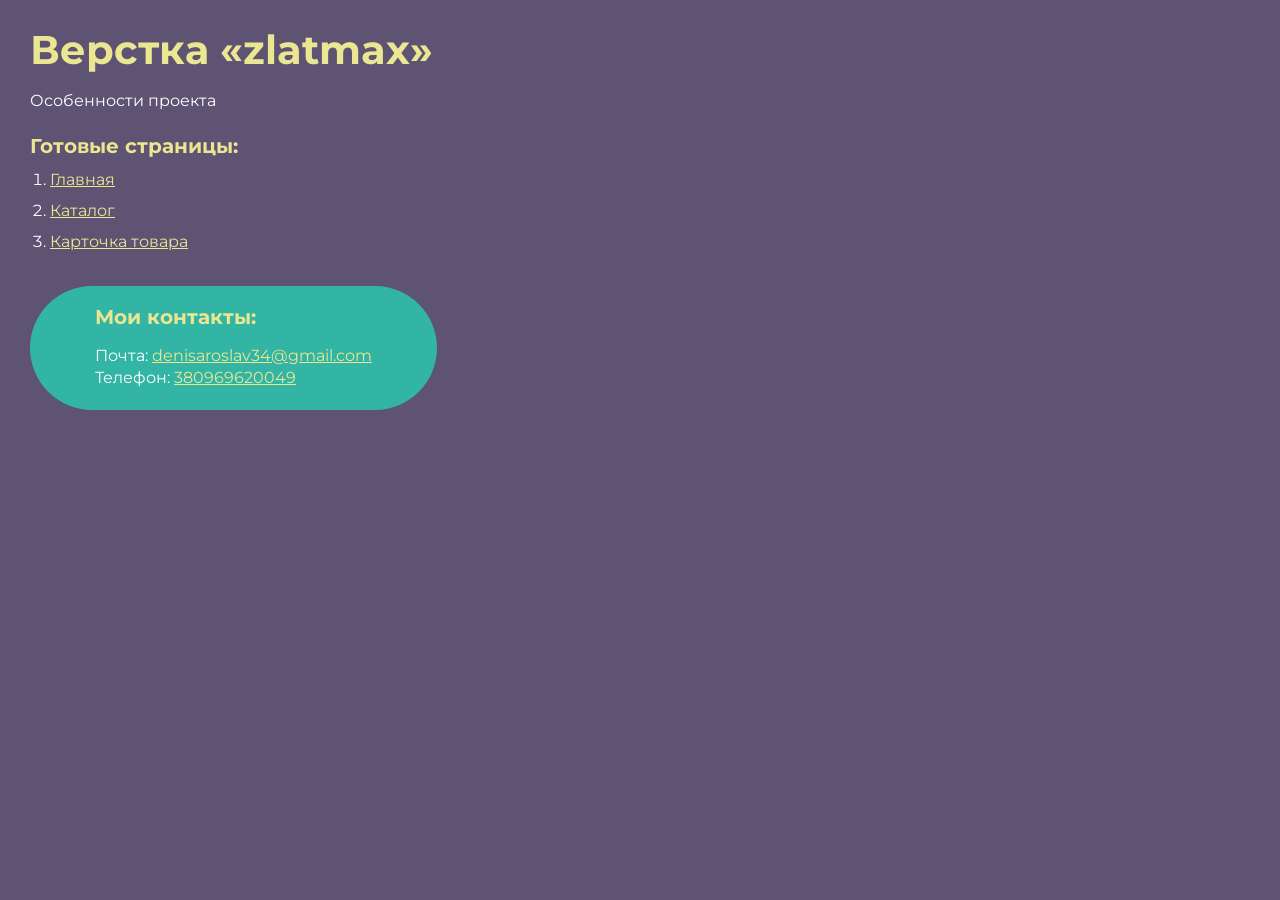
==== commit f2f1b62e: "Add files via upload" ====
--- a/index.html
+++ b/index.html
@@ -1,3299 +1,174 @@
 <!DOCTYPE html>
-<html lang="ru">
+<html>
 
 <head>
-	<title>Главная</title>
 	<meta charset="UTF-8">
-	<meta name="format-detection" content="telephone=no">
-	<link rel="stylesheet" href="css/style.min.css?_v=20221019210030">
-
-	<!-- <meta name="robots" content="noindex, nofollow"> -->
 	<meta name="viewport" content="width=device-width, initial-scale=1.0">
+	<title>Верстка «zlatmax»</title>
 </head>
 
 <body>
-	<div class="wrapper">
-		<header class="header">
-			<div class="header__top top-header">
-				<div class="top-header__container">
-					<nav class="top-header__menu menu-top-header">
-						<ul data-da=".menu__body,991.98" class="menu-top-header__list">
-							<li class="menu-top-header__item menu-top-header__item_catalog"><a href="" class="menu-top-header__link menu-top-header__link_catalog _icon-arrow-bottom">Каталог товаров</a></li>
-							<li class="menu-top-header__item"><a href="" class="menu-top-header__link">О нас</a></li>
-							<li class="menu-top-header__item"><a href="" class="menu-top-header__link">Оплата и доставка</a></li>
-							<li class="menu-top-header_product.html_item"><a href="" class="menu-top-header__link">Новости</a></li>
-							<li class="menu-top-header__item"><a href="" class="menu-top-header__link">Контакты</a></li>
-						</ul>
-					</nav>
-					<a href="#" class="top-header__user _icon-user"><span>Личный кабинет</span></a>
-					<nav hidden class="menu">
-						<button type="button" class="menu__icon icon-menu"><span></span></button>
-						<div class="menu__body">
-						</div>
-					</nav>
-				</div>
-			</div>
-			<div class="header__body body-header">
-				<div class="body-header__container">
-					<a href="index.html" class="body-header__logo"></a>
-					<div data-da=".catalog-header__container, 479.98" class="body-header__search">
-						<form action="#" class="search-header">
-							<button type="submit" class="search-header__button _icon-search"></button>
-							<input autocomplete="off" type="text" name="form[]" data-error="Ошибка" placeholder="Поиск" class="search-header__input">
-						</form>
-					</div>
-					<div class="body-header__actions actions-header">
-						<a href="" class="actions-header__location _icon-location"><span>Киев</span></a>
-						<div data-da=".top-header__container,991.98,first" class="actions-header__phones phones-header">
-							<div data-spollers class="phones-header__items">
-								<div class="phones-header__item">
-									<a href="tel:88007774967" class="phones-header__phone"><span>8-800-777-49-67</span></a>
-									<button type="button" data-spoller class="phones-header__arrow _icon-arrow-bottom"></button>
-									<ul class="phones-header__list">
-										<li><a href="tel:88007774968" class="phones-header__phone">8-800-777-49-68</a></li>
-										<li><a href="tel:88007774969" class="phones-header__phone">8-800-777-49-69</a></li>
-										<li><a href="tel:88007774970" class="phones-header__phone">8-800-777-49-70</a></li>
-									</ul>
-								</div>
-							</div>
-							<button type="button" class="phones-header__callback">Заказать звонок</button>
-						</div>
-						<a href="" data-da=".top-header__container,991.98,2" class="actions-header__favorite _icon-favorite"></a>
-						<a href="product.html" data-da=".top-header__container,991.98,2" class="actions-header__cart cart-header">
-							<div class="cart-header__icon _icon-cart"><span>0</span></div>
-							<div class="cart-header__body">
-								<div class="cart-header__summ">0 р.</div>
-								<div class="cart-header__link">Оформить заказ</div>
-							</div>
-						</a>
-					</div>
-				</div>
-			</div>
-			<div class="header__catalog catalog-header">
-				<div class="catalog-header__container">
-					<nav class="catalog-header__menu menu-catalog">
-						<button type="button" class="menu-catalog__back _icon-back">Назад</button>
-						<ul class="menu-catalog__list">
-							<li class="menu-catalog__item"><button data-parent="1" class="menu-catalog__link">Каталог ножей</button></li>
-							<li class="menu-catalog__item"><button data-parent="2" class="menu-catalog__link">Клинковое оружие</button></li>
-							<li class="menu-catalog__item"><button data-parent="1" class="menu-catalog__link">Сувенирные изделия</button></li>
-							<li class="menu-catalog__item"><button data-parent="2" class="menu-catalog__link">Фонари ARMYTEK</button></li>
-							<li class="menu-catalog__item"> <button data-parent="1" class="menu-catalog__link"> Сопуствующие товары</button></li>
-						</ul>
-						<div class="menu-catalog__sub-menu sub-menu-catalog">
-							<button type="button" class="sub-menu-catalog__back _icon-back">Назад</button>
-							<div class="sub-menu-catalog__container">
-								<div hidden data-submenu="1" class="sub-menu-catalog__block">
-									<div class="sub-menu-catalog__category">
-										<a href="catalog.html" class="sub-menu-catalog__link-category">Категория ножей</a>
-									</div>
-									<div class="sub-menu-catalog__category">
-										<a href="catalog.html" class="sub-menu-catalog__link-category">Производство ножей</a>
-									</div>
-									<div class="sub-menu-catalog__category">
-										<a href="catalog.html" class="sub-menu-catalog__link-category">Ножи по маркам стали</a>
-									</div>
-									<div class="sub-menu-catalog__category">
-										<a href="catalog.html" class="sub-menu-catalog__link-category">Заточка и полировка ножей</a>
-									</div>
-									<div class="sub-menu-catalog__category">
-										<a href="catalog.html" class="sub-menu-catalog__link-category">Ножевая мастерская</a>
-									</div>
-									<ul class="sub-menu-catalog__list">
-										<li class="sub-menu-catalog__item"><a href="catalog.html" class="sub-menu-catalog__link">Разделочные ножи</a></li>
-										<li class="sub-menu-catalog__item"><a href="catalog.html" class="sub-menu-catalog__link">Туристические ножи</a></li>
-										<li class="sub-menu-catalog__item"><a href="catalog.html" class="sub-menu-catalog__link">Ножи охотничьи</a></li>
-										<li class="sub-menu-catalog__item"><a href="catalog.html" class="sub-menu-catalog__link">Булатные ножи</a></li>
-										<li class="sub-menu-catalog__item"><a href="catalog.html" class="sub-menu-catalog__link">Ножи из дамаска</a></li>
-										<li class="sub-menu-catalog__item"><a href="catalog.html" class="sub-menu-catalog__link">Тактического назначения</a></li>
-										<li class="sub-menu-catalog__item"><a href="catalog.html" class="sub-menu-catalog__link">Метательные ножи</a></li>
-										<li class="sub-menu-catalog__item"><a href="catalog.html" class="sub-menu-catalog__link">Мачете и кукри</a></li>
-										<li class="sub-menu-catalog__item"><a href="catalog.html" class="sub-menu-catalog__link">Ножи кухонные</a></li>
-									</ul>
-									<ul class="sub-menu-catalog__list">
-										<li class="sub-menu-catalog__item"><a href="catalog.html" class="sub-menu-catalog__link">Ножи АИР</a></li>
-										<li class="sub-menu-catalog__item"><a href="catalog.html" class="sub-menu-catalog__link">Ножи ЗИК</a></li>
-										<li class="sub-menu-catalog__item"><a href="catalog.html" class="sub-menu-catalog__link">Ножи ЗЗОСС</a></li>
-										<li class="sub-menu-catalog__item"><a href="catalog.html" class="sub-menu-catalog__link">Ножи РОСоружие</a></li>
-										<li class="sub-menu-catalog__item"><a href="catalog.html" class="sub-menu-catalog__link">Ножи Оружейник</a></li>
-										<li class="sub-menu-catalog__item"><a href="catalog.html" class="sub-menu-catalog__link">Булат Сергея Баранова</a></li>
-										<li class="sub-menu-catalog__item"><a href="catalog.html" class="sub-menu-catalog__link">Булат Андрея Умерова</a></li>
-										<li class="sub-menu-catalog__item"><a href="catalog.html" class="sub-menu-catalog__link">Ножи Златко</a></li>
-										<li class="sub-menu-catalog__item"><a href="catalog.html" class="sub-menu-catalog__link">Ножи Стиль-М</a></li>
-										<li class="sub-menu-catalog__item"><a href="catalog.html" class="sub-menu-catalog__link">Оружейная компания</a></li>
-									</ul>
-									<ul class="sub-menu-catalog__list">
-										<li class="sub-menu-catalog__item"><a href="catalog.html" class="sub-menu-catalog__link">Ножи из стали 40х102С2М</a></li>
-										<li class="sub-menu-catalog__item"><a href="catalog.html" class="sub-menu-catalog__link">Ножи из стали 95х18</a></li>
-										<li class="sub-menu-catalog__item"><a href="catalog.html" class="sub-menu-catalog__link">Ножи из стали 100х13м</a></li>
-										<li class="sub-menu-catalog__item"><a href="catalog.html" class="sub-menu-catalog__link">Ножи из стали 110х18м-ШД</a></li>
-										<li class="sub-menu-catalog__item"><a href="catalog.html" class="sub-menu-catalog__link">Ножи из стали ЭИ-107 ТЦ</a></li>
-										<li class="sub-menu-catalog__item"><a href="catalog.html" class="sub-menu-catalog__link">Ножи из стали 50х14МФ</a></li>
-										<li class="sub-menu-catalog__item"><a href="catalog.html" class="sub-menu-catalog__link">Ножи из стали AUS-8</a></li>
-										<li class="sub-menu-catalog__item"><a href="catalog.html" class="sub-menu-catalog__link">Ножи из стали К340</a></li>
-										<li class="sub-menu-catalog__item"><a href="catalog.html" class="sub-menu-catalog__link">Ножи из стали M390</a></li>
-										<li class="sub-menu-catalog__item"><a href="catalog.html" class="sub-menu-catalog__link">Ножи из стали ЭП-766</a></li>
-									</ul>
-									<ul class="sub-menu-catalog__list">
-										<li class="sub-menu-catalog__item"><a href="catalog.html" class="sub-menu-catalog__link">Паста ГОИ</a></li>
-										<li class="sub-menu-catalog__item"><a href="catalog.html" class="sub-menu-catalog__link">Алмазная паста</a></li>
-										<li class="sub-menu-catalog__item"><a href="catalog.html" class="sub-menu-catalog__link">Бруски и камни для заточки</a></li>
-										<li class="sub-menu-catalog__item"><a href="catalog.html" class="sub-menu-catalog__link">Заточные системы</a></li>
-									</ul>
-									<ul class="sub-menu-catalog__list">
-										<li class="sub-menu-catalog__item"><a href="catalog.html" class="sub-menu-catalog__link">Ножевые клинки</a></li>
-										<li class="sub-menu-catalog__item"><a href="catalog.html" class="sub-menu-catalog__link">Заготовки для ножей</a></li>
-										<li class="sub-menu-catalog__item"><a href="catalog.html" class="sub-menu-catalog__link">Литье для ножей</a></li>
-										<li class="sub-menu-catalog__item"><a href="catalog.html" class="sub-menu-catalog__link">Материалы для рукоятей</a></li>
-										<li class="sub-menu-catalog__item"><a href="catalog.html" class="sub-menu-catalog__link">Уход за рукоятиями ножей</a></li>
-									</ul>
-									<div class="sub-menu-catalog__footer">
-										<a href="catalog.html" class="sub-menu-catalog__all">Смотреть все</a>
-									</div>
-									<div class="sub-menu-catalog__footer">
-										<a href="catalog.html" class="sub-menu-catalog__all">Смотреть все</a>
-									</div>
-									<div class="sub-menu-catalog__footer">
-										<a href="catalog.html" class="sub-menu-catalog__all">Смотреть все</a>
-									</div>
-									<div class="sub-menu-catalog__footer">
-										<a href="catalog.html" class="sub-menu-catalog__all">Смотреть все</a>
-									</div>
-									<div class="sub-menu-catalog__footer">
-										<a href="catalog.html" class="sub-menu-catalog__all">Смотреть все</a>
-									</div>
-								</div>
-								<div hidden data-submenu="2" class="sub-menu-catalog__block">
-									<div class="sub-menu-catalog__category">
-										<a href="#" class="sub-menu-catalog__link-category">Категория ножей</a>
-									</div>
-									<div class="sub-menu-catalog__category">
-										<a href="#" class="sub-menu-catalog__link-category">Производство ножей</a>
-									</div>
-									<div class="sub-menu-catalog__category">
-										<a href="#" class="sub-menu-catalog__link-category">Заточка и полировка ножей</a>
-									</div>
-									<ul class="sub-menu-catalog__list">
-										<li class="sub-menu-catalog__item"><a href="catalog.html" class="sub-menu-catalog__link">Разделочные ножи</a></li>
-										<li class="sub-menu-catalog__item"><a href="catalog.html" class="sub-menu-catalog__link">Туристические ножи</a></li>
-										<li class="sub-menu-catalog__item"><a href="catalog.html" class="sub-menu-catalog__link">Ножи охотничьи</a></li>
-										<li class="sub-menu-catalog__item"><a href="catalog.html" class="sub-menu-catalog__link">Булатные ножи</a></li>
-										<li class="sub-menu-catalog__item"><a href="catalog.html" class="sub-menu-catalog__link">Ножи из дамаска</a></li>
-										<li class="sub-menu-catalog__item"><a href="catalog.html" class="sub-menu-catalog__link">Тактического назначения</a></li>
-										<li class="sub-menu-catalog__item"><a href="catalog.html" class="sub-menu-catalog__link">Метательные ножи</a></li>
-										<li class="sub-menu-catalog__item"><a href="catalog.html" class="sub-menu-catalog__link">Мачете и кукри</a></li>
-										<li class="sub-menu-catalog__item"><a href="catalog.html" class="sub-menu-catalog__link">Ножи кухонные</a></li>
-									</ul>
-									<ul class="sub-menu-catalog__list">
-										<li class="sub-menu-catalog__item"><a href="catalog.html" class="sub-menu-catalog__link">Ножи АИР</a></li>
-										<li class="sub-menu-catalog__item"><a href="catalog.html" class="sub-menu-catalog__link">Ножи ЗИК</a></li>
-										<li class="sub-menu-catalog__item"><a href="catalog.html" class="sub-menu-catalog__link">Ножи ЗЗОСС</a></li>
-										<li class="sub-menu-catalog__item"><a href="catalog.html" class="sub-menu-catalog__link">Ножи РОСоружие</a></li>
-										<li class="sub-menu-catalog__item"><a href="catalog.html" class="sub-menu-catalog__link">Ножи Оружейник</a></li>
-										<li class="sub-menu-catalog__item"><a href="catalog.html" class="sub-menu-catalog__link">Булат Сергея Баранова</a></li>
-										<li class="sub-menu-catalog__item"><a href="catalog.html" class="sub-menu-catalog__link">Булат Андрея Умерова</a></li>
-										<li class="sub-menu-catalog__item"><a href="catalog.html" class="sub-menu-catalog__link">Ножи Златко</a></li>
-										<li class="sub-menu-catalog__item"><a href="catalog.html" class="sub-menu-catalog__link">Ножи Стиль-М</a></li>
-										<li class="sub-menu-catalog__item"><a href="catalog.html" class="sub-menu-catalog__link">Оружейная компания</a></li>
-									</ul>
-									<ul class="sub-menu-catalog__list">
-										<li class="sub-menu-catalog__item"><a href="catalog.html" class="sub-menu-catalog__link">Паста ГОИ</a></li>
-										<li class="sub-menu-catalog__item"><a href="catalog.html" class="sub-menu-catalog__link">Алмазная паста</a></li>
-										<li class="sub-menu-catalog__item"><a href="catalog.html" class="sub-menu-catalog__link">Бруски и камни для заточки</a></li>
-										<li class="sub-menu-catalog__item"><a href="catalog.html" class="sub-menu-catalog__link">Заточные системы</a></li>
-									</ul>
-									<div class="sub-menu-catalog__footer">
-										<a href="catalog.html" class="sub-menu-catalog__all">Смотреть все</a>
-									</div>
-									<div class="sub-menu-catalog__footer">
-										<a href="catalog.html" class="sub-menu-catalog__all">Смотреть все</a>
-									</div>
-									<div class="sub-menu-catalog__footer">
-										<a href="catalog.html" class="sub-menu-catalog__all">Смотреть все</a>
-									</div>
-								</div>
-							</div>
-						</div>
-					</nav>
-				</div>
-			</div>
-		</header>
-		<main class="page page_home" id="main">
-			<section class="page__main-block main-block">
-				<div class="main-block__container">
-					<div class="main-block__body">
-						<div class="main-block__slider">
-							<div class="main-block__swiper">
-								<div class="main-block__slide slide-main-block">
-									<div class="slide-main-block__content">
-										<h2 data-swiper-parallax="-100" class="slide-main-block__title">Интернет магазин сертифицированных</h2>
-										<div data-swiper-parallax="-150" class="slide-main-block__sub-title">златоустовских ножей</div>
-										<div data-swiper-parallax="-200" class="slide-main-block__text">
-											Добро пожаловать на официальный сайт «ЗЛАТМАКС»! В нашем магазине представлен наиболее широкий выбор Златоустовских ножей от Златоустовских Оружейных Фабрик и компаний, мы являемся официальными поставщиками.
-										</div>
-									</div>
-									<a href="#" data-swiper-parallax="-300" class="slide-main-block__button button">Подробнее</a>
-								</div>
-								<div class="main-block__slide slide-main-block">
-									<div class="slide-main-block__content">
-										<h2 data-swiper-parallax="-100" class="slide-main-block__title">Интернет магазин сертифицированных</h2>
-										<div data-swiper-parallax="-150" class="slide-main-block__sub-title">златоустовских ножей</div>
-										<div data-swiper-parallax="-200" class="slide-main-block__text">
-											Добро пожаловать на официальный сайт «ЗЛАТМАКС»! В нашем магазине представлен наиболее широкий выбор Златоустовских ножей от Златоустовских Оружейных Фабрик и компаний, мы являемся официальными поставщиками.
-										</div>
-									</div>
-									<a href="#" data-swiper-parallax="-300" class="slide-main-block__button button">Подробнее</a>
-								</div>
-								<div class="main-block__slide slide-main-block">
-									<div class="slide-main-block__content">
-										<h2 data-swiper-parallax="-100" class="slide-main-block__title">Интернет магазин сертифицированных</h2>
-										<div data-swiper-parallax="-150" class="slide-main-block__sub-title">златоустовских ножей</div>
-										<div data-swiper-parallax="-200" class="slide-main-block__text">
-											Добро пожаловать на официальный сайт «ЗЛАТМАКС»! В нашем магазине представлен наиболее широкий выбор Златоустовских ножей от Златоустовских Оружейных Фабрик и компаний, мы являемся официальными поставщиками.
-										</div>
-									</div>
-									<a href="" data-swiper-parallax="-300" class="slide-main-block__button button">Подробнее</a>
-								</div>
-							</div>
-							<div class="main-block__controll controll-main-block">
-								<div class="controll-main-block__dotts"></div>
-								<div class="controll-main-block__fraction fraction-controll">
-									<span class="fraction-controll__current">01</span> / <span class="fraction-controll__all">0</span>
-								</div>
-							</div>
-						</div>
-						<div class="main-block__media media-main-block">
-							<div class="media-main-block__body">
-								<div class="media-main-block__image">
-									<picture><source srcset="img/mainpage/main-block/image.webp" type="image/webp"><img src="img/mainpage/main-block/image.png?_v=1666202430645" alt="Картинка"></picture>
-								</div>
-								<div class="media-main-block__tips">
-									<button type="button" data-tippy-content="Подсказка" class="media-main-block__tip media-main-block__tip_1"><span>+</span></button>
-									<button type="button" data-tippy-content="Подсказка" class="media-main-block__tip media-main-block__tip_2"><span>+</span></button>
-									<button type="button" data-tippy-content="Подсказка" class="media-main-block__tip media-main-block__tip_3"><span>+</span></button>
-								</div>
-							</div>
-						</div>
-					</div>
-					<div class="main-block__advantages advantages-main">
-						<div class="advantages-main__item">
-							<div class="advantages-main__icon">
-								<img src="img/mainpage/main-block/icons/01.svg?_v=1666202430645" alt="Иконка">
-							</div>
-							<div class="advantages-main__text">Гарантия 100% возврата
-								денежных средств</div>
-						</div>
-						<div class="advantages-main__item">
-							<div class="advantages-main__icon">
-								<img src="img/mainpage/main-block/icons/02.svg?_v=1666202430645" alt="Иконка">
-							</div>
-							<div class="advantages-main__text">Доставка по Украине,
-								Казахстану и Белоруссии</div>
-						</div>
-						<div class="advantages-main__item">
-							<div class="advantages-main__icon">
-								<img src="img/mainpage/main-block/icons/03.svg?_v=1666202430645" alt="Иконка">
-							</div>
-							<div class="advantages-main__text">Возможность оформление
-								заказа без регистрации.</div>
-						</div>
-						<div class="advantages-main__item">
-							<div class="advantages-main__icon">
-								<img src="img/mainpage/main-block/icons/04.svg?_v=1666202430645" alt="Иконка">
-							</div>
-							<div class="advantages-main__text">Скидки постоянным
-								покупателям. </div>
-						</div>
-					</div>
-				</div>
-			</section>
-			<section class="page__catalog-cards catalog-cards">
-				<div class="catalog-cards__container">
-					<div class="catalog-cards__item item-catalog-cards">
-						<div class="item-catalog-cards__body">
-							<h3 class="item-catalog-cards__title">
-								<a href="catalog.html" class="item-catalog-cards__link-title">Каталог ножей</a>
-							</h3>
-							<ul class="item-catalog-cards__list">
-								<li class="item-catalog-cards__item"><a href="catalog.html" class="item-catalog-cards__link">Разделочные</a></li>
-								<li class="item-catalog-cards__item"><a href="catalog.html" class="item-catalog-cards__link">Туристические</a></li>
-								<li class="item-catalog-cards__item"><a href="catalog.html" class="item-catalog-cards__link">Охотничьи</a></li>
-							</ul>
-						</div>
-						<div class="item-catalog-cards__image">
-							<picture><source srcset="img/mainpage/catalog-cards/01.webp" type="image/webp"><img src="img/mainpage/catalog-cards/01.jpg?_v=1666202430645" alt="Картинка"></picture>
-						</div>
-					</div>
-					<div class="catalog-cards__item item-catalog-cards">
-						<div class="item-catalog-cards__body">
-							<h3 class="item-catalog-cards__title">
-								<a href="catalog.html" class="item-catalog-cards__link-title">Среднеклинковое оружие</a>
-							</h3>
-							<ul class="item-catalog-cards__list">
-								<li class="item-catalog-cards__item"><a href="catalog.html" class="item-catalog-cards__link">Разделочные</a></li>
-								<li class="item-catalog-cards__item"><a href="catalog.html" class="item-catalog-cards__link">Туристические</a></li>
-								<li class="item-catalog-cards__item"><a href="catalog.html" class="item-catalog-cards__link">Охотничьи</a></li>
-							</ul>
-						</div>
-						<div class="item-catalog-cards__image">
-							<picture><source srcset="img/mainpage/catalog-cards/02.webp" type="image/webp"><img src="img/mainpage/catalog-cards/02.jpg?_v=1666202430645" alt="Картинка"></picture>
-						</div>
-					</div>
-					<div class="catalog-cards__item item-catalog-cards">
-						<div class="item-catalog-cards__body">
-							<h3 class="item-catalog-cards__title">
-								<a href="catalog.html" class="item-catalog-cards__link-title">Длинноклинковое оружие</a>
-							</h3>
-							<ul class="item-catalog-cards__list">
-								<li class="item-catalog-cards__item"><a href="catalog.html" class="item-catalog-cards__link">Разделочные</a></li>
-								<li class="item-catalog-cards__item"><a href="catalog.html" class="item-catalog-cards__link">Туристические</a></li>
-								<li class="item-catalog-cards__item"><a href="catalog.html" class="item-catalog-cards__link">Охотничьи</a></li>
-							</ul>
-						</div>
-						<div class="item-catalog-cards__image">
-							<picture><source srcset="img/mainpage/catalog-cards/03.webp" type="image/webp"><img src="img/mainpage/catalog-cards/03.jpg?_v=1666202430645" alt="Картинка"></picture>
-						</div>
-					</div>
-					<div class="catalog-cards__item item-catalog-cards">
-						<div class="item-catalog-cards__body">
-							<h3 class="item-catalog-cards__title">
-								<a href="catalog.html" class="item-catalog-cards__link-title">Сувенирные изделия</a>
-							</h3>
-							<ul class="item-catalog-cards__list">
-								<li class="item-catalog-cards__item"><a href="catalog.html" class="item-catalog-cards__link">Разделочные</a></li>
-								<li class="item-catalog-cards__item"><a href="catalog.html" class="item-catalog-cards__link">Туристические</a></li>
-								<li class="item-catalog-cards__item"><a href="catalog.html" class="item-catalog-cards__link">Охотничьи</a></li>
-							</ul>
-						</div>
-						<div class="item-catalog-cards__image">
-							<picture><source srcset="img/mainpage/catalog-cards/04.webp" type="image/webp"><img src="img/mainpage/catalog-cards/04.jpg?_v=1666202430645" alt="Картинка"></picture>
-						</div>
-					</div>
-					<div class="catalog-cards__item item-catalog-cards">
-						<div class="item-catalog-cards__body">
-							<h3 class="item-catalog-cards__title">
-								<a href="" class="item-catalog-cards__link-title">Сопутствующие товары</a>
-							</h3>
-							<ul class="item-catalog-cards__list">
-								<li class="item-catalog-cards__item"><a href="catalog.html" class="item-catalog-cards__link">Разделочные</a></li>
-								<li class="item-catalog-cards__item"><a href="catalog.html" class="item-catalog-cards__link">Туристические</a></li>
-								<li class="item-catalog-cards__item"><a href="catalog.html" class="item-catalog-cards__link">Охотничьи</a></li>
-							</ul>
-						</div>
-						<div class="item-catalog-cards__image">
-							<picture><source srcset="img/mainpage/catalog-cards/05.webp" type="image/webp"><img src="img/mainpage/catalog-cards/05.jpg?_v=1666202430645" alt="Картинка"></picture>
-						</div>
-					</div>
-					<div class="catalog-cards__item item-catalog-cards">
-						<div class="item-catalog-cards__body">
-							<h3 class="item-catalog-cards__title">
-								<a href="catalog.html" class="item-catalog-cards__link-title">Ножевая мастерская</a>
-							</h3>
-							<ul class="item-catalog-cards__list">
-								<li class="item-catalog-cards__item"><a href="catalog.html" class="item-catalog-cards__link">Разделочные</a></li>
-								<li class="item-catalog-cards__item"><a href="catalog.html" class="item-catalog-cards__link">Туристические</a></li>
-								<li class="item-catalog-cards__item"><a href="catalog.html" class="item-catalog-cards__link">Охотничьи</a></li>
-							</ul>
-						</div>
-						<div class="item-catalog-cards__image">
-							<picture><source srcset="img/mainpage/catalog-cards/06.webp" type="image/webp"><img src="img/mainpage/catalog-cards/06.jpg?_v=1666202430645" alt="Картинка"></picture>
-						</div>
-					</div>
-				</div>
-			</section>
-			<section class="page__hits-products hits-products">
-				<section class="products-slider">
-					<div class="products-slider__container">
-						<div class="products-slider__header">
-							<h2 class="products-slider__title">Хиты продаж</h2>
-							<a href="catalog.html" class="products-slider__more">Перейти в каталог</a>
-						</div>
-						<div class="products-slider__slider">
-							<div class="products-slider__swiper">
-								<div class="products-slider__slide">
-									<article class="product-card">
-										<a href="catalog.html" class="product-card__image">
-											<span class="product-card__item-image-ibg product-card__item-image-ibg_contain">
-												<picture><source srcset="img/product-card/image.webp" type="image/webp"><img src="img/product-card/image.jpg?_v=1666202430645" alt="Картинка"></picture>
-											</span>
-										</a>
-										<div class="product-card__body">
-											<h4 class="product-card__title">
-												<a href="catalog.html" class="product-card__link-title">Нож Лиса</a>
-											</h4>
-											<div class="product-card__info info-product-card">
-												<div class="info-product-card__size">95х18</div>
-												<div class="info-product-card__materials">Орех, Алюминий</div>
-											</div>
-											<div class="product-card__rating rating rating_set">
-												<div class="rating__body">
-													<div class="rating__active"></div>
-													<div class="rating__items">
-														<input type="radio" class="rating__item" value="1" name="rating">
-														<input type="radio" class="rating__item" value="2" name="rating">
-														<input type="radio" class="rating__item" value="3" name="rating">
-														<input type="radio" class="rating__item" value="4" name="rating">
-														<input type="radio" class="rating__item" value="5" name="rating">
-													</div>
-												</div>
-												<div class="rating__value">3.6</div>
-												<div class="rating__info">12 отзывов</div>
-											</div>
-											<div class="product-card__footer">
-												<div class="product-card__price">2 719</div>
-												<a href="catalog.html" class="product-card__compare _icon-compare"></a>
-												<a href="catalog.html" class="product-card__favorite _icon-favorite"></a>
-											</div>
-											<button type="button" class="product-card__cart button"><span class="_icon-cart">В корзину</span></button>
-										</div>
-									</article>
-								</div>
-								<div class="products-slider__slide">
-									<article class="product-card">
-										<a href="catalog.html" class="product-card__image">
-											<span class="product-card__item-image-ibg product-card__item-image-ibg_contain">
-												<picture><source srcset="img/product-card/image-02.webp" type="image/webp"><img src="img/product-card/image-02.jpg?_v=1666202430645" alt="Картинка"></picture>
-											</span>
-										</a>
-										<div class="product-card__body">
-											<h4 class="product-card__title">
-												<a href="catalog.html" class="product-card__link-title">Нож Лиса</a>
-											</h4>
-											<div class="product-card__info info-product-card">
-												<div class="info-product-card__size">95х18</div>
-												<div class="info-product-card__materials">Орех, Алюминий</div>
-											</div>
-											<div class="product-card__rating rating rating_set">
-												<div class="rating__body">
-													<div class="rating__active"></div>
-													<div class="rating__items">
-														<input type="radio" class="rating__item" value="1" name="rating">
-														<input type="radio" class="rating__item" value="2" name="rating">
-														<input type="radio" class="rating__item" value="3" name="rating">
-														<input type="radio" class="rating__item" value="4" name="rating">
-														<input type="radio" class="rating__item" value="5" name="rating">
-													</div>
-												</div>
-												<div class="rating__value">3.6</div>
-												<div class="rating__info">12 отзывов</div>
-											</div>
-											<div class="product-card__footer">
-												<div class="product-card__price">2 719</div>
-												<a href="catalog.html" class="product-card__compare _icon-compare"></a>
-												<a href="catalog.html" class="product-card__favorite _icon-favorite"></a>
-											</div>
-											<button type="button" class="product-card__cart button"><span class="_icon-cart">В корзину</span></button>
-										</div>
-									</article>
-								</div>
-								<div class="products-slider__slide">
-									<article class="product-card">
-										<a href="catalog.html" class="product-card__image">
-											<span class="product-card__item-image-ibg product-card__item-image-ibg_contain">
-												<picture><source srcset="img/product-card/image.webp" type="image/webp"><img src="img/product-card/image.jpg?_v=1666202430645" alt="Картинка"></picture>
-											</span>
-										</a>
-										<div class="product-card__body">
-											<h4 class="product-card__title">
-												<a href="catalog.html" class="product-card__link-title">Нож Лиса</a>
-											</h4>
-											<div class="product-card__info info-product-card">
-												<div class="info-product-card__size">95х18</div>
-												<div class="info-product-card__materials">Орех, Алюминий</div>
-											</div>
-											<div class="product-card__rating rating rating_set">
-												<div class="rating__body">
-													<div class="rating__active"></div>
-													<div class="rating__items">
-														<input type="radio" class="rating__item" value="1" name="rating">
-														<input type="radio" class="rating__item" value="2" name="rating">
-														<input type="radio" class="rating__item" value="3" name="rating">
-														<input type="radio" class="rating__item" value="4" name="rating">
-														<input type="radio" class="rating__item" value="5" name="rating">
-													</div>
-												</div>
-												<div class="rating__value">3.6</div>
-												<div class="rating__info">12 отзывов</div>
-											</div>
-											<div class="product-card__footer">
-												<div class="product-card__price">2 719</div>
-												<a href="catalog.html" class="product-card__compare _icon-compare"></a>
-												<a href="catalog.html" class="product-card__favorite _icon-favorite"></a>
-											</div>
-											<button type="button" class="product-card__cart button"><span class="_icon-cart">В корзину</span></button>
-										</div>
-									</article>
-								</div>
-								<div class="products-slider__slide">
-									<article class="product-card">
-										<a href="catalog.html" class="product-card__image">
-											<span class="product-card__item-image-ibg product-card__item-image-ibg_contain">
-												<picture><source srcset="img/product-card/image-02.webp" type="image/webp"><img src="img/product-card/image-02.jpg?_v=1666202430645" alt="Картинка"></picture>
-											</span>
-										</a>
-										<div class="product-card__body">
-											<h4 class="product-card__title">
-												<a href="catalog.html" class="product-card__link-title">Нож Лиса</a>
-											</h4>
-											<div class="product-card__info info-product-card">
-												<div class="info-product-card__size">95х18</div>
-												<div class="info-product-card__materials">Орех, Алюминий</div>
-											</div>
-											<div class="product-card__rating rating rating_set">
-												<div class="rating__body">
-													<div class="rating__active"></div>
-													<div class="rating__items">
-														<input type="radio" class="rating__item" value="1" name="rating">
-														<input type="radio" class="rating__item" value="2" name="rating">
-														<input type="radio" class="rating__item" value="3" name="rating">
-														<input type="radio" class="rating__item" value="4" name="rating">
-														<input type="radio" class="rating__item" value="5" name="rating">
-													</div>
-												</div>
-												<div class="rating__value">3.6</div>
-												<div class="rating__info">12 отзывов</div>
-											</div>
-											<div class="product-card__footer">
-												<div class="product-card__price">2 719</div>
-												<a href="catalog.html" class="product-card__compare _icon-compare"></a>
-												<a href="catalog.html" class="product-card__favorite _icon-favorite"></a>
-											</div>
-											<button type="button" class="product-card__cart button"><span class="_icon-cart">В корзину</span></button>
-										</div>
-									</article>
-								</div>
-								<div class="products-slider__slide">
-									<article class="product-card">
-										<a href="catalog.html" class="product-card__image">
-											<span class="product-card__item-image-ibg product-card__item-image-ibg_contain">
-												<picture><source srcset="img/product-card/image.webp" type="image/webp"><img src="img/product-card/image.jpg?_v=1666202430645" alt="Картинка"></picture>
-											</span>
-										</a>
-										<div class="product-card__body">
-											<h4 class="product-card__title">
-												<a href="catalog.html" class="product-card__link-title">Нож Лиса</a>
-											</h4>
-											<div class="product-card__info info-product-card">
-												<div class="info-product-card__size">95х18</div>
-												<div class="info-product-card__materials">Орех, Алюминий</div>
-											</div>
-											<div class="product-card__rating rating rating_set">
-												<div class="rating__body">
-													<div class="rating__active"></div>
-													<div class="rating__items">
-														<input type="radio" class="rating__item" value="1" name="rating">
-														<input type="radio" class="rating__item" value="2" name="rating">
-														<input type="radio" class="rating__item" value="3" name="rating">
-														<input type="radio" class="rating__item" value="4" name="rating">
-														<input type="radio" class="rating__item" value="5" name="rating">
-													</div>
-												</div>
-												<div class="rating__value">3.6</div>
-												<div class="rating__info">12 отзывов</div>
-											</div>
-											<div class="product-card__footer">
-												<div class="product-card__price">2 719</div>
-												<a href="catalog.html" class="product-card__compare _icon-compare"></a>
-												<a href="catalog.html" class="product-card__favorite _icon-favorite"></a>
-											</div>
-											<button type="button" class="product-card__cart button"><span class="_icon-cart">В корзину</span></button>
-										</div>
-									</article>
-								</div>
-								<div class="products-slider__slide">
-									<article class="product-card">
-										<a href="catalog.html" class="product-card__image">
-											<span class="product-card__item-image-ibg product-card__item-image-ibg_contain">
-												<picture><source srcset="img/product-card/image-02.webp" type="image/webp"><img src="img/product-card/image-02.jpg?_v=1666202430645" alt="Картинка"></picture>
-											</span>
-										</a>
-										<div class="product-card__body">
-											<h4 class="product-card__title">
-												<a href="catalog.html" class="product-card__link-title">Нож Лиса</a>
-											</h4>
-											<div class="product-card__info info-product-card">
-												<div class="info-product-card__size">95х18</div>
-												<div class="info-product-card__materials">Орех, Алюминий</div>
-											</div>
-											<div class="product-card__rating rating rating_set">
-												<div class="rating__body">
-													<div class="rating__active"></div>
-													<div class="rating__items">
-														<input type="radio" class="rating__item" value="1" name="rating">
-														<input type="radio" class="rating__item" value="2" name="rating">
-														<input type="radio" class="rating__item" value="3" name="rating">
-														<input type="radio" class="rating__item" value="4" name="rating">
-														<input type="radio" class="rating__item" value="5" name="rating">
-													</div>
-												</div>
-												<div class="rating__value">3.6</div>
-												<div class="rating__info">12 отзывов</div>
-											</div>
-											<div class="product-card__footer">
-												<div class="product-card__price">2 719</div>
-												<a href="catalog.html" class="product-card__compare _icon-compare"></a>
-												<a href="catalog.html" class="product-card__favorite _icon-favorite"></a>
-											</div>
-											<button type="button" class="product-card__cart button"><span class="_icon-cart">В корзину</span></button>
-										</div>
-									</article>
-								</div>
-								<div class="products-slider__slide">
-									<article class="product-card">
-										<a href="catalog.html" class="product-card__image">
-											<span class="product-card__item-image-ibg product-card__item-image-ibg_contain">
-												<picture><source srcset="img/product-card/image.webp" type="image/webp"><img src="img/product-card/image.jpg?_v=1666202430645" alt="Картинка"></picture>
-											</span>
-										</a>
-										<div class="product-card__body">
-											<h4 class="product-card__title">
-												<a href="catalog.html" class="product-card__link-title">Нож Лиса</a>
-											</h4>
-											<div class="product-card__info info-product-card">
-												<div class="info-product-card__size">95х18</div>
-												<div class="info-product-card__materials">Орех, Алюминий</div>
-											</div>
-											<div class="product-card__rating rating rating_set">
-												<div class="rating__body">
-													<div class="rating__active"></div>
-													<div class="rating__items">
-														<input type="radio" class="rating__item" value="1" name="rating">
-														<input type="radio" class="rating__item" value="2" name="rating">
-														<input type="radio" class="rating__item" value="3" name="rating">
-														<input type="radio" class="rating__item" value="4" name="rating">
-														<input type="radio" class="rating__item" value="5" name="rating">
-													</div>
-												</div>
-												<div class="rating__value">3.6</div>
-												<div class="rating__info">12 отзывов</div>
-											</div>
-											<div class="product-card__footer">
-												<div class="product-card__price">2 719</div>
-												<a href="catalog.html" class="product-card__compare _icon-compare"></a>
-												<a href="catalog.html" class="product-card__favorite _icon-favorite"></a>
-											</div>
-											<button type="button" class="product-card__cart button"><span class="_icon-cart">В корзину</span></button>
-										</div>
-									</article>
-								</div>
-								<div class="products-slider__slide">
-									<article class="product-card">
-										<a href="catalog.html" class="product-card__image">
-											<span class="product-card__item-image-ibg product-card__item-image-ibg_contain">
-												<picture><source srcset="img/product-card/image.webp" type="image/webp"><img src="img/product-card/image.jpg?_v=1666202430645" alt="Картинка"></picture>
-											</span>
-										</a>
-										<div class="product-card__body">
-											<h4 class="product-card__title">
-												<a href="catalog.html" class="product-card__link-title">Нож Лиса</a>
-											</h4>
-											<div class="product-card__info info-product-card">
-												<div class="info-product-card__size">95х18</div>
-												<div class="info-product-card__materials">Орех, Алюминий</div>
-											</div>
-											<div class="product-card__rating rating rating_set">
-												<div class="rating__body">
-													<div class="rating__active"></div>
-													<div class="rating__items">
-														<input type="radio" class="rating__item" value="1" name="rating">
-														<input type="radio" class="rating__item" value="2" name="rating">
-														<input type="radio" class="rating__item" value="3" name="rating">
-														<input type="radio" class="rating__item" value="4" name="rating">
-														<input type="radio" class="rating__item" value="5" name="rating">
-													</div>
-												</div>
-												<div class="rating__value">3.6</div>
-												<div class="rating__info">12 отзывов</div>
-											</div>
-											<div class="product-card__footer">
-												<div class="product-card__price">2 719</div>
-												<a href="catalog.html" class="product-card__compare _icon-compare"></a>
-												<a href="catalog.html" class="product-card__favorite _icon-favorite"></a>
-											</div>
-											<button type="button" class="product-card__cart button"><span class="_icon-cart">В корзину</span></button>
-										</div>
-									</article>
-								</div>
-								<div class="products-slider__slide">
-									<article class="product-card">
-										<a href="" class="product-card__image">
-											<span class="product-card__item-image-ibg product-card__item-image-ibg_contain">
-												<picture><source srcset="img/product-card/image.webp" type="image/webp"><img src="img/product-card/image.jpg?_v=1666202430645" alt="Картинка"></picture>
-											</span>
-										</a>
-										<div class="product-card__body">
-											<h4 class="product-card__title">
-												<a href="catalog.html" class="product-card__link-title">Нож Лиса</a>
-											</h4>
-											<div class="product-card__info info-product-card">
-												<div class="info-product-card__size">95х18</div>
-												<div class="info-product-card__materials">Орех, Алюминий</div>
-											</div>
-											<div class="product-card__rating rating rating_set">
-												<div class="rating__body">
-													<div class="rating__active"></div>
-													<div class="rating__items">
-														<input type="radio" class="rating__item" value="1" name="rating">
-														<input type="radio" class="rating__item" value="2" name="rating">
-														<input type="radio" class="rating__item" value="3" name="rating">
-														<input type="radio" class="rating__item" value="4" name="rating">
-														<input type="radio" class="rating__item" value="5" name="rating">
-													</div>
-												</div>
-												<div class="rating__value">3.6</div>
-												<div class="rating__info">12 отзывов</div>
-											</div>
-											<div class="product-card__footer">
-												<div class="product-card__price">2 719</div>
-												<a href="catalog.html" class="product-card__compare _icon-compare"></a>
-												<a href="catalog.html" class="product-card__favorite _icon-favorite"></a>
-											</div>
-											<button type="button" class="product-card__cart button"><span class="_icon-cart">В корзину</span></button>
-										</div>
-									</article>
-								</div>
-							</div>
-							<div class="products-slider__dotts dotts"></div>
-						</div>
-					</div>
-				</section>
-			</section>
-			<section class="page__new-products new-products">
-				<section class="products-new">
-					<div class="products-new__inner">
-						<div class="products-new__container">
-							<div class="products-new__body">
-								<div class="products-new__section">
-									<h2 class="products-new__title">Новинки</h2>
-									<div class="products-new__text">
-										Добро пожаловать на официальный сайт «ЗЛАТМАКС»! В нашем магазине представлен наиболее широкий выбор Златоустовских ножей от Златоустовских Оружейных Фабрик и компаний, мы являемся официальными поставщиками.
-									</div>
-									<a href="#" class="products-new__link link-arrow _icon-arrow-bottom"><span>Больше новинок</span></a>
-								</div>
-							</div>
-							<div class="products-new__content">
-								<div class="products-new__slider">
-									<div class="products-new__swiper">
-										<div class="products-new__slide">
-											<article class="product-card">
-												<a href="" class="product-card__image">
-													<span class="product-card__item-image-ibg product-card__item-image-ibg_contain">
-														<picture><source srcset="img/product-card/image.webp" type="image/webp"><img src="img/product-card/image.jpg?_v=1666202430645" alt="Картинка"></picture>
-													</span>
-												</a>
-												<div class="product-card__body">
-													<h4 class="product-card__title">
-														<a href="" class="product-card__link-title">Нож Лиса</a>
-													</h4>
-													<div class="product-card__info info-product-card">
-														<div class="info-product-card__size">95х18</div>
-														<div class="info-product-card__materials">Орех, Алюминий</div>
-													</div>
-													<div class="product-card__rating rating rating_set">
-														<div class="rating__body">
-															<div class="rating__active"></div>
-															<div class="rating__items">
-																<input type="radio" class="rating__item" value="1" name="rating">
-																<input type="radio" class="rating__item" value="2" name="rating">
-																<input type="radio" class="rating__item" value="3" name="rating">
-																<input type="radio" class="rating__item" value="4" name="rating">
-																<input type="radio" class="rating__item" value="5" name="rating">
-															</div>
-														</div>
-														<div class="rating__value">3.6</div>
-														<div class="rating__info">12 отзывов</div>
-													</div>
-													<div class="product-card__footer">
-														<div class="product-card__price">2 719</div>
-														<a href="" class="product-card__compare _icon-compare"></a>
-														<a href="" class="product-card__favorite _icon-favorite"></a>
-													</div>
-													<button type="button" class="product-card__cart button"><span class="_icon-cart">В корзину</span></button>
-												</div>
-											</article>
-										</div>
-										<div class="products-new__slide">
-											<article class="product-card">
-												<a href="" class="product-card__image">
-													<span class="product-card__item-image-ibg product-card__item-image-ibg_contain">
-														<picture><source srcset="img/product-card/image.webp" type="image/webp"><img src="img/product-card/image.jpg?_v=1666202430645" alt="Картинка"></picture>
-													</span>
-												</a>
-												<div class="product-card__body">
-													<h4 class="product-card__title">
-														<a href="" class="product-card__link-title">Нож Лиса</a>
-													</h4>
-													<div class="product-card__info info-product-card">
-														<div class="info-product-card__size">95х18</div>
-														<div class="info-product-card__materials">Орех, Алюминий</div>
-													</div>
-													<div class="product-card__rating rating rating_set">
-														<div class="rating__body">
-															<div class="rating__active"></div>
-															<div class="rating__items">
-																<input type="radio" class="rating__item" value="1" name="rating">
-																<input type="radio" class="rating__item" value="2" name="rating">
-																<input type="radio" class="rating__item" value="3" name="rating">
-																<input type="radio" class="rating__item" value="4" name="rating">
-																<input type="radio" class="rating__item" value="5" name="rating">
-															</div>
-														</div>
-														<div class="rating__value">3.6</div>
-														<div class="rating__info">12 отзывов</div>
-													</div>
-													<div class="product-card__footer">
-														<div class="product-card__price">2 719</div>
-														<a href="" class="product-card__compare _icon-compare"></a>
-														<a href="" class="product-card__favorite _icon-favorite"></a>
-													</div>
-													<button type="button" class="product-card__cart button"><span class="_icon-cart">В корзину</span></button>
-												</div>
-											</article>
-										</div>
-										<div class="products-new__slide">
-											<article class="product-card">
-												<a href="" class="product-card__image">
-													<span class="product-card__item-image-ibg product-card__item-image-ibg_contain">
-														<picture><source srcset="img/product-card/image.webp" type="image/webp"><img src="img/product-card/image.jpg?_v=1666202430645" alt="Картинка"></picture>
-													</span>
-												</a>
-												<div class="product-card__body">
-													<h4 class="product-card__title">
-														<a href="" class="product-card__link-title">Нож Лиса</a>
-													</h4>
-													<div class="product-card__info info-product-card">
-														<div class="info-product-card__size">95х18</div>
-														<div class="info-product-card__materials">Орех, Алюминий</div>
-													</div>
-													<div class="product-card__rating rating rating_set">
-														<div class="rating__body">
-															<div class="rating__active"></div>
-															<div class="rating__items">
-																<input type="radio" class="rating__item" value="1" name="rating">
-																<input type="radio" class="rating__item" value="2" name="rating">
-																<input type="radio" class="rating__item" value="3" name="rating">
-																<input type="radio" class="rating__item" value="4" name="rating">
-																<input type="radio" class="rating__item" value="5" name="rating">
-															</div>
-														</div>
-														<div class="rating__value">3.6</div>
-														<div class="rating__info">12 отзывов</div>
-													</div>
-													<div class="product-card__footer">
-														<div class="product-card__price">2 719</div>
-														<a href="" class="product-card__compare _icon-compare"></a>
-														<a href="" class="product-card__favorite _icon-favorite"></a>
-													</div>
-													<button type="button" class="product-card__cart button"><span class="_icon-cart">В корзину</span></button>
-												</div>
-											</article>
-										</div>
-										<div class="products-new__slide">
-											<article class="product-card">
-												<a href="" class="product-card__image">
-													<span class="product-card__item-image-ibg product-card__item-image-ibg_contain">
-														<picture><source srcset="img/product-card/image.webp" type="image/webp"><img src="img/product-card/image.jpg?_v=1666202430645" alt="Картинка"></picture>
-													</span>
-												</a>
-												<div class="product-card__body">
-													<h4 class="product-card__title">
-														<a href="" class="product-card__link-title">Нож Лиса</a>
-													</h4>
-													<div class="product-card__info info-product-card">
-														<div class="info-product-card__size">95х18</div>
-														<div class="info-product-card__materials">Орех, Алюминий</div>
-													</div>
-													<div class="product-card__rating rating rating_set">
-														<div class="rating__body">
-															<div class="rating__active"></div>
-															<div class="rating__items">
-																<input type="radio" class="rating__item" value="1" name="rating">
-																<input type="radio" class="rating__item" value="2" name="rating">
-																<input type="radio" class="rating__item" value="3" name="rating">
-																<input type="radio" class="rating__item" value="4" name="rating">
-																<input type="radio" class="rating__item" value="5" name="rating">
-															</div>
-														</div>
-														<div class="rating__value">3.6</div>
-														<div class="rating__info">12 отзывов</div>
-													</div>
-													<div class="product-card__footer">
-														<div class="product-card__price">2 719</div>
-														<a href="" class="product-card__compare _icon-compare"></a>
-														<a href="" class="product-card__favorite _icon-favorite"></a>
-													</div>
-													<button type="button" class="product-card__cart button"><span class="_icon-cart">В корзину</span></button>
-												</div>
-											</article>
-										</div>
-										<div class="products-new__slide">
-											<article class="product-card">
-												<a href="" class="product-card__image">
-													<span class="product-card__item-image-ibg product-card__item-image-ibg_contain">
-														<picture><source srcset="img/product-card/image.webp" type="image/webp"><img src="img/product-card/image.jpg?_v=1666202430645" alt="Картинка"></picture>
-													</span>
-												</a>
-												<div class="product-card__body">
-													<h4 class="product-card__title">
-														<a href="" class="product-card__link-title">Нож Лиса</a>
-													</h4>
-													<div class="product-card__info info-product-card">
-														<div class="info-product-card__size">95х18</div>
-														<div class="info-product-card__materials">Орех, Алюминий</div>
-													</div>
-													<div class="product-card__rating rating rating_set">
-														<div class="rating__body">
-															<div class="rating__active"></div>
-															<div class="rating__items">
-																<input type="radio" class="rating__item" value="1" name="rating">
-																<input type="radio" class="rating__item" value="2" name="rating">
-																<input type="radio" class="rating__item" value="3" name="rating">
-																<input type="radio" class="rating__item" value="4" name="rating">
-																<input type="radio" class="rating__item" value="5" name="rating">
-															</div>
-														</div>
-														<div class="rating__value">3.6</div>
-														<div class="rating__info">12 отзывов</div>
-													</div>
-													<div class="product-card__footer">
-														<div class="product-card__price">2 719</div>
-														<a href="" class="product-card__compare _icon-compare"></a>
-														<a href="" class="product-card__favorite _icon-favorite"></a>
-													</div>
-													<button type="button" class="product-card__cart button"><span class="_icon-cart">В корзину</span></button>
-												</div>
-											</article>
-										</div>
-									</div>
-									<div class="products-new__dotts dotts"></div>
-								</div>
-							</div>
-						</div>
-					</div>
-				</section>
-			</section>
-			<section class="page__sale-products sale-products sale-products_no-bottom">
-				<section class="products-slider">
-					<div class="products-slider__container">
-						<div class="products-slider__header">
-							<h2 class="products-slider__title">Акции</h2>
-							<a href="catalog.html" class="products-slider__more">Все акции</a>
-						</div>
-						<div class="products-slider__slider">
-							<div class="products-slider__swiper">
-								<div class="products-slider__slide">
-									<article class="product-card">
-										<a href="catalog.html" class="product-card__image">
-											<span class="product-card__item-image-ibg product-card__item-image-ibg_contain">
-												<picture><source srcset="img/product-card/image.webp" type="image/webp"><img src="img/product-card/image.jpg?_v=1666202430645" alt="Картинка"></picture>
-											</span>
-										</a>
-										<div class="product-card__body">
-											<h4 class="product-card__title">
-												<a href="catalog.html" class="product-card__link-title">Нож Лиса</a>
-											</h4>
-											<div class="product-card__info info-product-card">
-												<div class="info-product-card__size">95х18</div>
-												<div class="info-product-card__materials">Орех, Алюминий</div>
-											</div>
-											<div class="product-card__rating rating rating_set">
-												<div class="rating__body">
-													<div class="rating__active"></div>
-													<div class="rating__items">
-														<input type="radio" class="rating__item" value="1" name="rating">
-														<input type="radio" class="rating__item" value="2" name="rating">
-														<input type="radio" class="rating__item" value="3" name="rating">
-														<input type="radio" class="rating__item" value="4" name="rating">
-														<input type="radio" class="rating__item" value="5" name="rating">
-													</div>
-												</div>
-												<div class="rating__value">3.6</div>
-												<div class="rating__info">12 отзывов</div>
-											</div>
-											<div class="product-card__footer">
-												<div class="product-card__price">2 719</div>
-												<a href="catalog.html" class="product-card__compare _icon-compare"></a>
-												<a href="catalog.html" class="product-card__favorite _icon-favorite"></a>
-											</div>
-											<button type="button" class="product-card__cart button"><span class="_icon-cart">В корзину</span></button>
-										</div>
-									</article>
-								</div>
-								<div class="products-slider__slide">
-									<article class="product-card">
-										<a href="catalog.html" class="product-card__image">
-											<span class="product-card__item-image-ibg product-card__item-image-ibg_contain">
-												<picture><source srcset="img/product-card/image-02.webp" type="image/webp"><img src="img/product-card/image-02.jpg?_v=1666202430645" alt="Картинка"></picture>
-											</span>
-										</a>
-										<div class="product-card__body">
-											<h4 class="product-card__title">
-												<a href="catalog.html" class="product-card__link-title">Нож Лиса</a>
-											</h4>
-											<div class="product-card__info info-product-card">
-												<div class="info-product-card__size">95х18</div>
-												<div class="info-product-card__materials">Орех, Алюминий</div>
-											</div>
-											<div class="product-card__rating rating rating_set">
-												<div class="rating__body">
-													<div class="rating__active"></div>
-													<div class="rating__items">
-														<input type="radio" class="rating__item" value="1" name="rating">
-														<input type="radio" class="rating__item" value="2" name="rating">
-														<input type="radio" class="rating__item" value="3" name="rating">
-														<input type="radio" class="rating__item" value="4" name="rating">
-														<input type="radio" class="rating__item" value="5" name="rating">
-													</div>
-												</div>
-												<div class="rating__value">3.6</div>
-												<div class="rating__info">12 отзывов</div>
-											</div>
-											<div class="product-card__footer">
-												<div class="product-card__price">2 719</div>
-												<a href="catalog.html" class="product-card__compare _icon-compare"></a>
-												<a href="catalog.html" class="product-card__favorite _icon-favorite"></a>
-											</div>
-											<button type="button" class="product-card__cart button"><span class="_icon-cart">В корзину</span></button>
-										</div>
-									</article>
-								</div>
-								<div class="products-slider__slide">
-									<article class="product-card">
-										<a href="catalog.html" class="product-card__image">
-											<span class="product-card__item-image-ibg product-card__item-image-ibg_contain">
-												<picture><source srcset="img/product-card/image.webp" type="image/webp"><img src="img/product-card/image.jpg?_v=1666202430645" alt="Картинка"></picture>
-											</span>
-										</a>
-										<div class="product-card__body">
-											<h4 class="product-card__title">
-												<a href="catalog.html" class="product-card__link-title">Нож Лиса</a>
-											</h4>
-											<div class="product-card__info info-product-card">
-												<div class="info-product-card__size">95х18</div>
-												<div class="info-product-card__materials">Орех, Алюминий</div>
-											</div>
-											<div class="product-card__rating rating rating_set">
-												<div class="rating__body">
-													<div class="rating__active"></div>
-													<div class="rating__items">
-														<input type="radio" class="rating__item" value="1" name="rating">
-														<input type="radio" class="rating__item" value="2" name="rating">
-														<input type="radio" class="rating__item" value="3" name="rating">
-														<input type="radio" class="rating__item" value="4" name="rating">
-														<input type="radio" class="rating__item" value="5" name="rating">
-													</div>
-												</div>
-												<div class="rating__value">3.6</div>
-												<div class="rating__info">12 отзывов</div>
-											</div>
-											<div class="product-card__footer">
-												<div class="product-card__price">2 719</div>
-												<a href="catalog.html" class="product-card__compare _icon-compare"></a>
-												<a href="catalog.html" class="product-card__favorite _icon-favorite"></a>
-											</div>
-											<button type="button" class="product-card__cart button"><span class="_icon-cart">В корзину</span></button>
-										</div>
-									</article>
-								</div>
-								<div class="products-slider__slide">
-									<article class="product-card">
-										<a href="catalog.html" class="product-card__image">
-											<span class="product-card__item-image-ibg product-card__item-image-ibg_contain">
-												<picture><source srcset="img/product-card/image-02.webp" type="image/webp"><img src="img/product-card/image-02.jpg?_v=1666202430645" alt="Картинка"></picture>
-											</span>
-										</a>
-										<div class="product-card__body">
-											<h4 class="product-card__title">
-												<a href="catalog.html" class="product-card__link-title">Нож Лиса</a>
-											</h4>
-											<div class="product-card__info info-product-card">
-												<div class="info-product-card__size">95х18</div>
-												<div class="info-product-card__materials">Орех, Алюминий</div>
-											</div>
-											<div class="product-card__rating rating rating_set">
-												<div class="rating__body">
-													<div class="rating__active"></div>
-													<div class="rating__items">
-														<input type="radio" class="rating__item" value="1" name="rating">
-														<input type="radio" class="rating__item" value="2" name="rating">
-														<input type="radio" class="rating__item" value="3" name="rating">
-														<input type="radio" class="rating__item" value="4" name="rating">
-														<input type="radio" class="rating__item" value="5" name="rating">
-													</div>
-												</div>
-												<div class="rating__value">3.6</div>
-												<div class="rating__info">12 отзывов</div>
-											</div>
-											<div class="product-card__footer">
-												<div class="product-card__price">2 719</div>
-												<a href="catalog.html" class="product-card__compare _icon-compare"></a>
-												<a href="catalog.html" class="product-card__favorite _icon-favorite"></a>
-											</div>
-											<button type="button" class="product-card__cart button"><span class="_icon-cart">В корзину</span></button>
-										</div>
-									</article>
-								</div>
-								<div class="products-slider__slide">
-									<article class="product-card">
-										<a href="catalog.html" class="product-card__image">
-											<span class="product-card__item-image-ibg product-card__item-image-ibg_contain">
-												<picture><source srcset="img/product-card/image.webp" type="image/webp"><img src="img/product-card/image.jpg?_v=1666202430645" alt="Картинка"></picture>
-											</span>
-										</a>
-										<div class="product-card__body">
-											<h4 class="product-card__title">
-												<a href="catalog.html" class="product-card__link-title">Нож Лиса</a>
-											</h4>
-											<div class="product-card__info info-product-card">
-												<div class="info-product-card__size">95х18</div>
-												<div class="info-product-card__materials">Орех, Алюминий</div>
-											</div>
-											<div class="product-card__rating rating rating_set">
-												<div class="rating__body">
-													<div class="rating__active"></div>
-													<div class="rating__items">
-														<input type="radio" class="rating__item" value="1" name="rating">
-														<input type="radio" class="rating__item" value="2" name="rating">
-														<input type="radio" class="rating__item" value="3" name="rating">
-														<input type="radio" class="rating__item" value="4" name="rating">
-														<input type="radio" class="rating__item" value="5" name="rating">
-													</div>
-												</div>
-												<div class="rating__value">3.6</div>
-												<div class="rating__info">12 отзывов</div>
-											</div>
-											<div class="product-card__footer">
-												<div class="product-card__price">2 719</div>
-												<a href="catalog.html" class="product-card__compare _icon-compare"></a>
-												<a href="catalog.html" class="product-card__favorite _icon-favorite"></a>
-											</div>
-											<button type="button" class="product-card__cart button"><span class="_icon-cart">В корзину</span></button>
-										</div>
-									</article>
-								</div>
-								<div class="products-slider__slide">
-									<article class="product-card">
-										<a href="catalog.html" class="product-card__image">
-											<span class="product-card__item-image-ibg product-card__item-image-ibg_contain">
-												<picture><source srcset="img/product-card/image-02.webp" type="image/webp"><img src="img/product-card/image-02.jpg?_v=1666202430645" alt="Картинка"></picture>
-											</span>
-										</a>
-										<div class="product-card__body">
-											<h4 class="product-card__title">
-												<a href="catalog.html" class="product-card__link-title">Нож Лиса</a>
-											</h4>
-											<div class="product-card__info info-product-card">
-												<div class="info-product-card__size">95х18</div>
-												<div class="info-product-card__materials">Орех, Алюминий</div>
-											</div>
-											<div class="product-card__rating rating rating_set">
-												<div class="rating__body">
-													<div class="rating__active"></div>
-													<div class="rating__items">
-														<input type="radio" class="rating__item" value="1" name="rating">
-														<input type="radio" class="rating__item" value="2" name="rating">
-														<input type="radio" class="rating__item" value="3" name="rating">
-														<input type="radio" class="rating__item" value="4" name="rating">
-														<input type="radio" class="rating__item" value="5" name="rating">
-													</div>
-												</div>
-												<div class="rating__value">3.6</div>
-												<div class="rating__info">12 отзывов</div>
-											</div>
-											<div class="product-card__footer">
-												<div class="product-card__price">2 719</div>
-												<a href="catalog.html" class="product-card__compare _icon-compare"></a>
-												<a href="catalog.html" class="product-card__favorite _icon-favorite"></a>
-											</div>
-											<button type="button" class="product-card__cart button"><span class="_icon-cart">В корзину</span></button>
-										</div>
-									</article>
-								</div>
-								<div class="products-slider__slide">
-									<article class="product-card">
-										<a href="catalog.html" class="product-card__image">
-											<span class="product-card__item-image-ibg product-card__item-image-ibg_contain">
-												<picture><source srcset="img/product-card/image.webp" type="image/webp"><img src="img/product-card/image.jpg?_v=1666202430645" alt="Картинка"></picture>
-											</span>
-										</a>
-										<div class="product-card__body">
-											<h4 class="product-card__title">
-												<a href="catalog.html" class="product-card__link-title">Нож Лиса</a>
-											</h4>
-											<div class="product-card__info info-product-card">
-												<div class="info-product-card__size">95х18</div>
-												<div class="info-product-card__materials">Орех, Алюминий</div>
-											</div>
-											<div class="product-card__rating rating rating_set">
-												<div class="rating__body">
-													<div class="rating__active"></div>
-													<div class="rating__items">
-														<input type="radio" class="rating__item" value="1" name="rating">
-														<input type="radio" class="rating__item" value="2" name="rating">
-														<input type="radio" class="rating__item" value="3" name="rating">
-														<input type="radio" class="rating__item" value="4" name="rating">
-														<input type="radio" class="rating__item" value="5" name="rating">
-													</div>
-												</div>
-												<div class="rating__value">3.6</div>
-												<div class="rating__info">12 отзывов</div>
-											</div>
-											<div class="product-card__footer">
-												<div class="product-card__price">2 719</div>
-												<a href="catalog.html" class="product-card__compare _icon-compare"></a>
-												<a href="catalog.html" class="product-card__favorite _icon-favorite"></a>
-											</div>
-											<button type="button" class="product-card__cart button"><span class="_icon-cart">В корзину</span></button>
-										</div>
-									</article>
-								</div>
-								<div class="products-slider__slide">
-									<article class="product-card">
-										<a href="catalog.html" class="product-card__image">
-											<span class="product-card__item-image-ibg product-card__item-image-ibg_contain">
-												<picture><source srcset="img/product-card/image.webp" type="image/webp"><img src="img/product-card/image.jpg?_v=1666202430645" alt="Картинка"></picture>
-											</span>
-										</a>
-										<div class="product-card__body">
-											<h4 class="product-card__title">
-												<a href="catalog.html" class="product-card__link-title">Нож Лиса</a>
-											</h4>
-											<div class="product-card__info info-product-card">
-												<div class="info-product-card__size">95х18</div>
-												<div class="info-product-card__materials">Орех, Алюминий</div>
-											</div>
-											<div class="product-card__rating rating rating_set">
-												<div class="rating__body">
-													<div class="rating__active"></div>
-													<div class="rating__items">
-														<input type="radio" class="rating__item" value="1" name="rating">
-														<input type="radio" class="rating__item" value="2" name="rating">
-														<input type="radio" class="rating__item" value="3" name="rating">
-														<input type="radio" class="rating__item" value="4" name="rating">
-														<input type="radio" class="rating__item" value="5" name="rating">
-													</div>
-												</div>
-												<div class="rating__value">3.6</div>
-												<div class="rating__info">12 отзывов</div>
-											</div>
-											<div class="product-card__footer">
-												<div class="product-card__price">2 719</div>
-												<a href="catalog.html" class="product-card__compare _icon-compare"></a>
-												<a href="catalog.html" class="product-card__favorite _icon-favorite"></a>
-											</div>
-											<button type="button" class="product-card__cart button"><span class="_icon-cart">В корзину</span></button>
-										</div>
-									</article>
-								</div>
-								<div class="products-slider__slide">
-									<article class="product-card">
-										<a href="" class="product-card__image">
-											<span class="product-card__item-image-ibg product-card__item-image-ibg_contain">
-												<picture><source srcset="img/product-card/image.webp" type="image/webp"><img src="img/product-card/image.jpg?_v=1666202430645" alt="Картинка"></picture>
-											</span>
-										</a>
-										<div class="product-card__body">
-											<h4 class="product-card__title">
-												<a href="catalog.html" class="product-card__link-title">Нож Лиса</a>
-											</h4>
-											<div class="product-card__info info-product-card">
-												<div class="info-product-card__size">95х18</div>
-												<div class="info-product-card__materials">Орех, Алюминий</div>
-											</div>
-											<div class="product-card__rating rating rating_set">
-												<div class="rating__body">
-													<div class="rating__active"></div>
-													<div class="rating__items">
-														<input type="radio" class="rating__item" value="1" name="rating">
-														<input type="radio" class="rating__item" value="2" name="rating">
-														<input type="radio" class="rating__item" value="3" name="rating">
-														<input type="radio" class="rating__item" value="4" name="rating">
-														<input type="radio" class="rating__item" value="5" name="rating">
-													</div>
-												</div>
-												<div class="rating__value">3.6</div>
-												<div class="rating__info">12 отзывов</div>
-											</div>
-											<div class="product-card__footer">
-												<div class="product-card__price">2 719</div>
-												<a href="catalog.html" class="product-card__compare _icon-compare"></a>
-												<a href="catalog.html" class="product-card__favorite _icon-favorite"></a>
-											</div>
-											<button type="button" class="product-card__cart button"><span class="_icon-cart">В корзину</span></button>
-										</div>
-									</article>
-								</div>
-							</div>
-							<div class="products-slider__dotts dotts"></div>
-						</div>
-					</div>
-				</section>
-			</section>
-			<section class="page__sale-products sale-products">
-				<section class="products-slider">
-					<div class="products-slider__container">
-						<div class="products-slider__header">
-							<h2 class="products-slider__title">Акции</h2>
-							<a href="catalog.html" class="products-slider__more">Все акции</a>
-						</div>
-						<div class="products-slider__slider">
-							<div class="products-slider__swiper">
-								<div class="products-slider__slide">
-									<article class="product-card">
-										<a href="catalog.html" class="product-card__image">
-											<span class="product-card__item-image-ibg product-card__item-image-ibg_contain">
-												<picture><source srcset="img/product-card/image.webp" type="image/webp"><img src="img/product-card/image.jpg?_v=1666202430645" alt="Картинка"></picture>
-											</span>
-										</a>
-										<div class="product-card__body">
-											<h4 class="product-card__title">
-												<a href="catalog.html" class="product-card__link-title">Нож Лиса</a>
-											</h4>
-											<div class="product-card__info info-product-card">
-												<div class="info-product-card__size">95х18</div>
-												<div class="info-product-card__materials">Орех, Алюминий</div>
-											</div>
-											<div class="product-card__rating rating rating_set">
-												<div class="rating__body">
-													<div class="rating__active"></div>
-													<div class="rating__items">
-														<input type="radio" class="rating__item" value="1" name="rating">
-														<input type="radio" class="rating__item" value="2" name="rating">
-														<input type="radio" class="rating__item" value="3" name="rating">
-														<input type="radio" class="rating__item" value="4" name="rating">
-														<input type="radio" class="rating__item" value="5" name="rating">
-													</div>
-												</div>
-												<div class="rating__value">3.6</div>
-												<div class="rating__info">12 отзывов</div>
-											</div>
-											<div class="product-card__footer">
-												<div class="product-card__price">2 719</div>
-												<a href="catalog.html" class="product-card__compare _icon-compare"></a>
-												<a href="catalog.html" class="product-card__favorite _icon-favorite"></a>
-											</div>
-											<button type="button" class="product-card__cart button"><span class="_icon-cart">В корзину</span></button>
-										</div>
-									</article>
-								</div>
-								<div class="products-slider__slide">
-									<article class="product-card">
-										<a href="catalog.html" class="product-card__image">
-											<span class="product-card__item-image-ibg product-card__item-image-ibg_contain">
-												<picture><source srcset="img/product-card/image-02.webp" type="image/webp"><img src="img/product-card/image-02.jpg?_v=1666202430645" alt="Картинка"></picture>
-											</span>
-										</a>
-										<div class="product-card__body">
-											<h4 class="product-card__title">
-												<a href="catalog.html" class="product-card__link-title">Нож Лиса</a>
-											</h4>
-											<div class="product-card__info info-product-card">
-												<div class="info-product-card__size">95х18</div>
-												<div class="info-product-card__materials">Орех, Алюминий</div>
-											</div>
-											<div class="product-card__rating rating rating_set">
-												<div class="rating__body">
-													<div class="rating__active"></div>
-													<div class="rating__items">
-														<input type="radio" class="rating__item" value="1" name="rating">
-														<input type="radio" class="rating__item" value="2" name="rating">
-														<input type="radio" class="rating__item" value="3" name="rating">
-														<input type="radio" class="rating__item" value="4" name="rating">
-														<input type="radio" class="rating__item" value="5" name="rating">
-													</div>
-												</div>
-												<div class="rating__value">3.6</div>
-												<div class="rating__info">12 отзывов</div>
-											</div>
-											<div class="product-card__footer">
-												<div class="product-card__price">2 719</div>
-												<a href="catalog.html" class="product-card__compare _icon-compare"></a>
-												<a href="catalog.html" class="product-card__favorite _icon-favorite"></a>
-											</div>
-											<button type="button" class="product-card__cart button"><span class="_icon-cart">В корзину</span></button>
-										</div>
-									</article>
-								</div>
-								<div class="products-slider__slide">
-									<article class="product-card">
-										<a href="catalog.html" class="product-card__image">
-											<span class="product-card__item-image-ibg product-card__item-image-ibg_contain">
-												<picture><source srcset="img/product-card/image.webp" type="image/webp"><img src="img/product-card/image.jpg?_v=1666202430645" alt="Картинка"></picture>
-											</span>
-										</a>
-										<div class="product-card__body">
-											<h4 class="product-card__title">
-												<a href="catalog.html" class="product-card__link-title">Нож Лиса</a>
-											</h4>
-											<div class="product-card__info info-product-card">
-												<div class="info-product-card__size">95х18</div>
-												<div class="info-product-card__materials">Орех, Алюминий</div>
-											</div>
-											<div class="product-card__rating rating rating_set">
-												<div class="rating__body">
-													<div class="rating__active"></div>
-													<div class="rating__items">
-														<input type="radio" class="rating__item" value="1" name="rating">
-														<input type="radio" class="rating__item" value="2" name="rating">
-														<input type="radio" class="rating__item" value="3" name="rating">
-														<input type="radio" class="rating__item" value="4" name="rating">
-														<input type="radio" class="rating__item" value="5" name="rating">
-													</div>
-												</div>
-												<div class="rating__value">3.6</div>
-												<div class="rating__info">12 отзывов</div>
-											</div>
-											<div class="product-card__footer">
-												<div class="product-card__price">2 719</div>
-												<a href="catalog.html" class="product-card__compare _icon-compare"></a>
-												<a href="catalog.html" class="product-card__favorite _icon-favorite"></a>
-											</div>
-											<button type="button" class="product-card__cart button"><span class="_icon-cart">В корзину</span></button>
-										</div>
-									</article>
-								</div>
-								<div class="products-slider__slide">
-									<article class="product-card">
-										<a href="catalog.html" class="product-card__image">
-											<span class="product-card__item-image-ibg product-card__item-image-ibg_contain">
-												<picture><source srcset="img/product-card/image-02.webp" type="image/webp"><img src="img/product-card/image-02.jpg?_v=1666202430645" alt="Картинка"></picture>
-											</span>
-										</a>
-										<div class="product-card__body">
-											<h4 class="product-card__title">
-												<a href="catalog.html" class="product-card__link-title">Нож Лиса</a>
-											</h4>
-											<div class="product-card__info info-product-card">
-												<div class="info-product-card__size">95х18</div>
-												<div class="info-product-card__materials">Орех, Алюминий</div>
-											</div>
-											<div class="product-card__rating rating rating_set">
-												<div class="rating__body">
-													<div class="rating__active"></div>
-													<div class="rating__items">
-														<input type="radio" class="rating__item" value="1" name="rating">
-														<input type="radio" class="rating__item" value="2" name="rating">
-														<input type="radio" class="rating__item" value="3" name="rating">
-														<input type="radio" class="rating__item" value="4" name="rating">
-														<input type="radio" class="rating__item" value="5" name="rating">
-													</div>
-												</div>
-												<div class="rating__value">3.6</div>
-												<div class="rating__info">12 отзывов</div>
-											</div>
-											<div class="product-card__footer">
-												<div class="product-card__price">2 719</div>
-												<a href="catalog.html" class="product-card__compare _icon-compare"></a>
-												<a href="catalog.html" class="product-card__favorite _icon-favorite"></a>
-											</div>
-											<button type="button" class="product-card__cart button"><span class="_icon-cart">В корзину</span></button>
-										</div>
-									</article>
-								</div>
-								<div class="products-slider__slide">
-									<article class="product-card">
-										<a href="catalog.html" class="product-card__image">
-											<span class="product-card__item-image-ibg product-card__item-image-ibg_contain">
-												<picture><source srcset="img/product-card/image.webp" type="image/webp"><img src="img/product-card/image.jpg?_v=1666202430645" alt="Картинка"></picture>
-											</span>
-										</a>
-										<div class="product-card__body">
-											<h4 class="product-card__title">
-												<a href="catalog.html" class="product-card__link-title">Нож Лиса</a>
-											</h4>
-											<div class="product-card__info info-product-card">
-												<div class="info-product-card__size">95х18</div>
-												<div class="info-product-card__materials">Орех, Алюминий</div>
-											</div>
-											<div class="product-card__rating rating rating_set">
-												<div class="rating__body">
-													<div class="rating__active"></div>
-													<div class="rating__items">
-														<input type="radio" class="rating__item" value="1" name="rating">
-														<input type="radio" class="rating__item" value="2" name="rating">
-														<input type="radio" class="rating__item" value="3" name="rating">
-														<input type="radio" class="rating__item" value="4" name="rating">
-														<input type="radio" class="rating__item" value="5" name="rating">
-													</div>
-												</div>
-												<div class="rating__value">3.6</div>
-												<div class="rating__info">12 отзывов</div>
-											</div>
-											<div class="product-card__footer">
-												<div class="product-card__price">2 719</div>
-												<a href="catalog.html" class="product-card__compare _icon-compare"></a>
-												<a href="catalog.html" class="product-card__favorite _icon-favorite"></a>
-											</div>
-											<button type="button" class="product-card__cart button"><span class="_icon-cart">В корзину</span></button>
-										</div>
-									</article>
-								</div>
-								<div class="products-slider__slide">
-									<article class="product-card">
-										<a href="catalog.html" class="product-card__image">
-											<span class="product-card__item-image-ibg product-card__item-image-ibg_contain">
-												<picture><source srcset="img/product-card/image-02.webp" type="image/webp"><img src="img/product-card/image-02.jpg?_v=1666202430645" alt="Картинка"></picture>
-											</span>
-										</a>
-										<div class="product-card__body">
-											<h4 class="product-card__title">
-												<a href="catalog.html" class="product-card__link-title">Нож Лиса</a>
-											</h4>
-											<div class="product-card__info info-product-card">
-												<div class="info-product-card__size">95х18</div>
-												<div class="info-product-card__materials">Орех, Алюминий</div>
-											</div>
-											<div class="product-card__rating rating rating_set">
-												<div class="rating__body">
-													<div class="rating__active"></div>
-													<div class="rating__items">
-														<input type="radio" class="rating__item" value="1" name="rating">
-														<input type="radio" class="rating__item" value="2" name="rating">
-														<input type="radio" class="rating__item" value="3" name="rating">
-														<input type="radio" class="rating__item" value="4" name="rating">
-														<input type="radio" class="rating__item" value="5" name="rating">
-													</div>
-												</div>
-												<div class="rating__value">3.6</div>
-												<div class="rating__info">12 отзывов</div>
-											</div>
-											<div class="product-card__footer">
-												<div class="product-card__price">2 719</div>
-												<a href="catalog.html" class="product-card__compare _icon-compare"></a>
-												<a href="catalog.html" class="product-card__favorite _icon-favorite"></a>
-											</div>
-											<button type="button" class="product-card__cart button"><span class="_icon-cart">В корзину</span></button>
-										</div>
-									</article>
-								</div>
-								<div class="products-slider__slide">
-									<article class="product-card">
-										<a href="catalog.html" class="product-card__image">
-											<span class="product-card__item-image-ibg product-card__item-image-ibg_contain">
-												<picture><source srcset="img/product-card/image.webp" type="image/webp"><img src="img/product-card/image.jpg?_v=1666202430645" alt="Картинка"></picture>
-											</span>
-										</a>
-										<div class="product-card__body">
-											<h4 class="product-card__title">
-												<a href="catalog.html" class="product-card__link-title">Нож Лиса</a>
-											</h4>
-											<div class="product-card__info info-product-card">
-												<div class="info-product-card__size">95х18</div>
-												<div class="info-product-card__materials">Орех, Алюминий</div>
-											</div>
-											<div class="product-card__rating rating rating_set">
-												<div class="rating__body">
-													<div class="rating__active"></div>
-													<div class="rating__items">
-														<input type="radio" class="rating__item" value="1" name="rating">
-														<input type="radio" class="rating__item" value="2" name="rating">
-														<input type="radio" class="rating__item" value="3" name="rating">
-														<input type="radio" class="rating__item" value="4" name="rating">
-														<input type="radio" class="rating__item" value="5" name="rating">
-													</div>
-												</div>
-												<div class="rating__value">3.6</div>
-												<div class="rating__info">12 отзывов</div>
-											</div>
-											<div class="product-card__footer">
-												<div class="product-card__price">2 719</div>
-												<a href="catalog.html" class="product-card__compare _icon-compare"></a>
-												<a href="catalog.html" class="product-card__favorite _icon-favorite"></a>
-											</div>
-											<button type="button" class="product-card__cart button"><span class="_icon-cart">В корзину</span></button>
-										</div>
-									</article>
-								</div>
-								<div class="products-slider__slide">
-									<article class="product-card">
-										<a href="catalog.html" class="product-card__image">
-											<span class="product-card__item-image-ibg product-card__item-image-ibg_contain">
-												<picture><source srcset="img/product-card/image.webp" type="image/webp"><img src="img/product-card/image.jpg?_v=1666202430645" alt="Картинка"></picture>
-											</span>
-										</a>
-										<div class="product-card__body">
-											<h4 class="product-card__title">
-												<a href="catalog.html" class="product-card__link-title">Нож Лиса</a>
-											</h4>
-											<div class="product-card__info info-product-card">
-												<div class="info-product-card__size">95х18</div>
-												<div class="info-product-card__materials">Орех, Алюминий</div>
-											</div>
-											<div class="product-card__rating rating rating_set">
-												<div class="rating__body">
-													<div class="rating__active"></div>
-													<div class="rating__items">
-														<input type="radio" class="rating__item" value="1" name="rating">
-														<input type="radio" class="rating__item" value="2" name="rating">
-														<input type="radio" class="rating__item" value="3" name="rating">
-														<input type="radio" class="rating__item" value="4" name="rating">
-														<input type="radio" class="rating__item" value="5" name="rating">
-													</div>
-												</div>
-												<div class="rating__value">3.6</div>
-												<div class="rating__info">12 отзывов</div>
-											</div>
-											<div class="product-card__footer">
-												<div class="product-card__price">2 719</div>
-												<a href="catalog.html" class="product-card__compare _icon-compare"></a>
-												<a href="catalog.html" class="product-card__favorite _icon-favorite"></a>
-											</div>
-											<button type="button" class="product-card__cart button"><span class="_icon-cart">В корзину</span></button>
-										</div>
-									</article>
-								</div>
-								<div class="products-slider__slide">
-									<article class="product-card">
-										<a href="" class="product-card__image">
-											<span class="product-card__item-image-ibg product-card__item-image-ibg_contain">
-												<picture><source srcset="img/product-card/image.webp" type="image/webp"><img src="img/product-card/image.jpg?_v=1666202430645" alt="Картинка"></picture>
-											</span>
-										</a>
-										<div class="product-card__body">
-											<h4 class="product-card__title">
-												<a href="catalog.html" class="product-card__link-title">Нож Лиса</a>
-											</h4>
-											<div class="product-card__info info-product-card">
-												<div class="info-product-card__size">95х18</div>
-												<div class="info-product-card__materials">Орех, Алюминий</div>
-											</div>
-											<div class="product-card__rating rating rating_set">
-												<div class="rating__body">
-													<div class="rating__active"></div>
-													<div class="rating__items">
-														<input type="radio" class="rating__item" value="1" name="rating">
-														<input type="radio" class="rating__item" value="2" name="rating">
-														<input type="radio" class="rating__item" value="3" name="rating">
-														<input type="radio" class="rating__item" value="4" name="rating">
-														<input type="radio" class="rating__item" value="5" name="rating">
-													</div>
-												</div>
-												<div class="rating__value">3.6</div>
-												<div class="rating__info">12 отзывов</div>
-											</div>
-											<div class="product-card__footer">
-												<div class="product-card__price">2 719</div>
-												<a href="catalog.html" class="product-card__compare _icon-compare"></a>
-												<a href="catalog.html" class="product-card__favorite _icon-favorite"></a>
-											</div>
-											<button type="button" class="product-card__cart button"><span class="_icon-cart">В корзину</span></button>
-										</div>
-									</article>
-								</div>
-							</div>
-							<div class="products-slider__dotts dotts"></div>
-						</div>
-					</div>
-				</section>
-			</section>
-			<section class="page__new-products new-products new-products_no-top" id="product">
-				<section class="products-new">
-					<div class="products-new__inner">
-						<div class="products-new__container">
-							<div class="products-new__body">
-								<div class="products-new__section">
-									<h2 class="products-new__title">Новинки</h2>
-									<div class="products-new__text">
-										Добро пожаловать на официальный сайт «ЗЛАТМАКС»! В нашем магазине представлен наиболее широкий выбор Златоустовских ножей от Златоустовских Оружейных Фабрик и компаний, мы являемся официальными поставщиками.
-									</div>
-									<a href="#" class="products-new__link link-arrow _icon-arrow-bottom"><span>Больше новинок</span></a>
-								</div>
-							</div>
-							<div class="products-new__content">
-								<div class="products-new__slider">
-									<div class="products-new__swiper">
-										<div class="products-new__slide">
-											<article class="product-card">
-												<a href="" class="product-card__image">
-													<span class="product-card__item-image-ibg product-card__item-image-ibg_contain">
-														<picture><source srcset="img/product-card/image.webp" type="image/webp"><img src="img/product-card/image.jpg?_v=1666202430645" alt="Картинка"></picture>
-													</span>
-												</a>
-												<div class="product-card__body">
-													<h4 class="product-card__title">
-														<a href="" class="product-card__link-title">Нож Лиса</a>
-													</h4>
-													<div class="product-card__info info-product-card">
-														<div class="info-product-card__size">95х18</div>
-														<div class="info-product-card__materials">Орех, Алюминий</div>
-													</div>
-													<div class="product-card__rating rating rating_set">
-														<div class="rating__body">
-															<div class="rating__active"></div>
-															<div class="rating__items">
-																<input type="radio" class="rating__item" value="1" name="rating">
-																<input type="radio" class="rating__item" value="2" name="rating">
-																<input type="radio" class="rating__item" value="3" name="rating">
-																<input type="radio" class="rating__item" value="4" name="rating">
-																<input type="radio" class="rating__item" value="5" name="rating">
-															</div>
-														</div>
-														<div class="rating__value">3.6</div>
-														<div class="rating__info">12 отзывов</div>
-													</div>
-													<div class="product-card__footer">
-														<div class="product-card__price">2 719</div>
-														<a href="" class="product-card__compare _icon-compare"></a>
-														<a href="" class="product-card__favorite _icon-favorite"></a>
-													</div>
-													<button type="button" class="product-card__cart button"><span class="_icon-cart">В корзину</span></button>
-												</div>
-											</article>
-										</div>
-										<div class="products-new__slide">
-											<article class="product-card">
-												<a href="" class="product-card__image">
-													<span class="product-card__item-image-ibg product-card__item-image-ibg_contain">
-														<picture><source srcset="img/product-card/image.webp" type="image/webp"><img src="img/product-card/image.jpg?_v=1666202430645" alt="Картинка"></picture>
-													</span>
-												</a>
-												<div class="product-card__body">
-													<h4 class="product-card__title">
-														<a href="" class="product-card__link-title">Нож Лиса</a>
-													</h4>
-													<div class="product-card__info info-product-card">
-														<div class="info-product-card__size">95х18</div>
-														<div class="info-product-card__materials">Орех, Алюминий</div>
-													</div>
-													<div class="product-card__rating rating rating_set">
-														<div class="rating__body">
-															<div class="rating__active"></div>
-															<div class="rating__items">
-																<input type="radio" class="rating__item" value="1" name="rating">
-																<input type="radio" class="rating__item" value="2" name="rating">
-																<input type="radio" class="rating__item" value="3" name="rating">
-																<input type="radio" class="rating__item" value="4" name="rating">
-																<input type="radio" class="rating__item" value="5" name="rating">
-															</div>
-														</div>
-														<div class="rating__value">3.6</div>
-														<div class="rating__info">12 отзывов</div>
-													</div>
-													<div class="product-card__footer">
-														<div class="product-card__price">2 719 </div>
-														<a href="" class="product-card__compare _icon-compare"></a>
-														<a href="" class="product-card__favorite _icon-favorite"></a>
-													</div>
-													<button type="button" class="product-card__cart button"><span class="_icon-cart">В корзину</span></button>
-												</div>
-											</article>
-										</div>
-										<div class="products-new__slide">
-											<article class="product-card">
-												<a href="" class="product-card__image">
-													<span class="product-card__item-image-ibg product-card__item-image-ibg_contain">
-														<picture><source srcset="img/product-card/image.webp" type="image/webp"><img src="img/product-card/image.jpg?_v=1666202430645" alt="Картинка"></picture>
-													</span>
-												</a>
-												<div class="product-card__body">
-													<h4 class="product-card__title">
-														<a href="" class="product-card__link-title">Нож Лиса</a>
-													</h4>
-													<div class="product-card__info info-product-card">
-														<div class="info-product-card__size">95х18</div>
-														<div class="info-product-card__materials">Орех, Алюминий</div>
-													</div>
-													<div class="product-card__rating rating rating_set">
-														<div class="rating__body">
-															<div class="rating__active"></div>
-															<div class="rating__items">
-																<input type="radio" class="rating__item" value="1" name="rating">
-																<input type="radio" class="rating__item" value="2" name="rating">
-																<input type="radio" class="rating__item" value="3" name="rating">
-																<input type="radio" class="rating__item" value="4" name="rating">
-																<input type="radio" class="rating__item" value="5" name="rating">
-															</div>
-														</div>
-														<div class="rating__value">3.6</div>
-														<div class="rating__info">12 отзывов</div>
-													</div>
-													<div class="product-card__footer">
-														<div class="product-card__price">2 719 </div>
-														<a href="" class="product-card__compare _icon-compare"></a>
-														<a href="" class="product-card__favorite _icon-favorite"></a>
-													</div>
-													<button type="button" class="product-card__cart button"><span class="_icon-cart">В корзину</span></button>
-												</div>
-											</article>
-										</div>
-										<div class="products-new__slide">
-											<article class="product-card">
-												<a href="" class="product-card__image">
-													<span class="product-card__item-image-ibg product-card__item-image-ibg_contain">
-														<picture><source srcset="img/product-card/image.webp" type="image/webp"><img src="img/product-card/image.jpg?_v=1666202430645" alt="Картинка"></picture>
-													</span>
-												</a>
-												<div class="product-card__body">
-													<h4 class="product-card__title">
-														<a href="" class="product-card__link-title">Нож Лиса</a>
-													</h4>
-													<div class="product-card__info info-product-card">
-														<div class="info-product-card__size">95х18</div>
-														<div class="info-product-card__materials">Орех, Алюминий</div>
-													</div>
-													<div class="product-card__rating rating rating_set">
-														<div class="rating__body">
-															<div class="rating__active"></div>
-															<div class="rating__items">
-																<input type="radio" class="rating__item" value="1" name="rating">
-																<input type="radio" class="rating__item" value="2" name="rating">
-																<input type="radio" class="rating__item" value="3" name="rating">
-																<input type="radio" class="rating__item" value="4" name="rating">
-																<input type="radio" class="rating__item" value="5" name="rating">
-															</div>
-														</div>
-														<div class="rating__value">3.6</div>
-														<div class="rating__info">12 отзывов</div>
-													</div>
-													<div class="product-card__footer">
-														<div class="product-card__price">2 719 </div>
-														<a href="" class="product-card__compare _icon-compare"></a>
-														<a href="" class="product-card__favorite _icon-favorite"></a>
-													</div>
-													<button type="button" class="product-card__cart button"><span class="_icon-cart">В корзину</span></button>
-												</div>
-											</article>
-										</div>
-										<div class="products-new__slide">
-											<article class="product-card">
-												<a href="" class="product-card__image">
-													<span class="product-card__item-image-ibg product-card__item-image-ibg_contain">
-														<picture><source srcset="img/product-card/image.webp" type="image/webp"><img src="img/product-card/image.jpg?_v=1666202430645" alt="Картинка"></picture>
-													</span>
-												</a>
-												<div class="product-card__body">
-													<h4 class="product-card__title">
-														<a href="" class="product-card__link-title">Нож Лиса</a>
-													</h4>
-													<div class="product-card__info info-product-card">
-														<div class="info-product-card__size">95х18</div>
-														<div class="info-product-card__materials">Орех, Алюминий</div>
-													</div>
-													<div class="product-card__rating rating rating_set">
-														<div class="rating__body">
-															<div class="rating__active"></div>
-															<div class="rating__items">
-																<input type="radio" class="rating__item" value="1" name="rating">
-																<input type="radio" class="rating__item" value="2" name="rating">
-																<input type="radio" class="rating__item" value="3" name="rating">
-																<input type="radio" class="rating__item" value="4" name="rating">
-																<input type="radio" class="rating__item" value="5" name="rating">
-															</div>
-														</div>
-														<div class="rating__value">3.6</div>
-														<div class="rating__info">12 отзывов</div>
-													</div>
-													<div class="product-card__footer">
-														<div class="product-card__price">2 719</div>
-														<a href="" class="product-card__compare _icon-compare"></a>
-														<a href="" class="product-card__favorite _icon-favorite"></a>
-													</div>
-													<button type="button" class="product-card__cart button"><span class="_icon-cart">В корзину</span></button>
-												</div>
-											</article>
-										</div>
-									</div>
-									<div class="products-new__dotts dotts"></div>
-								</div>
-							</div>
-						</div>
-					</div>
-				</section>
-			</section>
-			<section class="page__sale-products sale-products sale-products_no-bottom">
-				<section class="products-slider">
-					<div class="products-slider__container">
-						<div class="products-slider__header">
-							<h2 class="products-slider__title">Акции</h2>
-							<a href="catalog.html" class="products-slider__more">Все акции</a>
-						</div>
-						<div class="products-slider__slider">
-							<div class="products-slider__swiper">
-								<div class="products-slider__slide">
-									<article class="product-card">
-										<a href="catalog.html" class="product-card__image">
-											<span class="product-card__item-image-ibg product-card__item-image-ibg_contain">
-												<picture><source srcset="img/product-card/image.webp" type="image/webp"><img src="img/product-card/image.jpg?_v=1666202430645" alt="Картинка"></picture>
-											</span>
-										</a>
-										<div class="product-card__body">
-											<h4 class="product-card__title">
-												<a href="catalog.html" class="product-card__link-title">Нож Лиса</a>
-											</h4>
-											<div class="product-card__info info-product-card">
-												<div class="info-product-card__size">95х18</div>
-												<div class="info-product-card__materials">Орех, Алюминий</div>
-											</div>
-											<div class="product-card__rating rating rating_set">
-												<div class="rating__body">
-													<div class="rating__active"></div>
-													<div class="rating__items">
-														<input type="radio" class="rating__item" value="1" name="rating">
-														<input type="radio" class="rating__item" value="2" name="rating">
-														<input type="radio" class="rating__item" value="3" name="rating">
-														<input type="radio" class="rating__item" value="4" name="rating">
-														<input type="radio" class="rating__item" value="5" name="rating">
-													</div>
-												</div>
-												<div class="rating__value">3.6</div>
-												<div class="rating__info">12 отзывов</div>
-											</div>
-											<div class="product-card__footer">
-												<div class="product-card__price">2 719</div>
-												<a href="catalog.html" class="product-card__compare _icon-compare"></a>
-												<a href="catalog.html" class="product-card__favorite _icon-favorite"></a>
-											</div>
-											<button type="button" class="product-card__cart button"><span class="_icon-cart">В корзину</span></button>
-										</div>
-									</article>
-								</div>
-								<div class="products-slider__slide">
-									<article class="product-card">
-										<a href="catalog.html" class="product-card__image">
-											<span class="product-card__item-image-ibg product-card__item-image-ibg_contain">
-												<picture><source srcset="img/product-card/image-02.webp" type="image/webp"><img src="img/product-card/image-02.jpg?_v=1666202430645" alt="Картинка"></picture>
-											</span>
-										</a>
-										<div class="product-card__body">
-											<h4 class="product-card__title">
-												<a href="catalog.html" class="product-card__link-title">Нож Лиса</a>
-											</h4>
-											<div class="product-card__info info-product-card">
-												<div class="info-product-card__size">95х18</div>
-												<div class="info-product-card__materials">Орех, Алюминий</div>
-											</div>
-											<div class="product-card__rating rating rating_set">
-												<div class="rating__body">
-													<div class="rating__active"></div>
-													<div class="rating__items">
-														<input type="radio" class="rating__item" value="1" name="rating">
-														<input type="radio" class="rating__item" value="2" name="rating">
-														<input type="radio" class="rating__item" value="3" name="rating">
-														<input type="radio" class="rating__item" value="4" name="rating">
-														<input type="radio" class="rating__item" value="5" name="rating">
-													</div>
-												</div>
-												<div class="rating__value">3.6</div>
-												<div class="rating__info">12 отзывов</div>
-											</div>
-											<div class="product-card__footer">
-												<div class="product-card__price">2 719 </div>
-												<a href="catalog.html" class="product-card__compare _icon-compare"></a>
-												<a href="catalog.html" class="product-card__favorite _icon-favorite"></a>
-											</div>
-											<button type="button" class="product-card__cart button"><span class="_icon-cart">В корзину</span></button>
-										</div>
-									</article>
-								</div>
-								<div class="products-slider__slide">
-									<article class="product-card">
-										<a href="catalog.html" class="product-card__image">
-											<span class="product-card__item-image-ibg product-card__item-image-ibg_contain">
-												<picture><source srcset="img/product-card/image.webp" type="image/webp"><img src="img/product-card/image.jpg?_v=1666202430645" alt="Картинка"></picture>
-											</span>
-										</a>
-										<div class="product-card__body">
-											<h4 class="product-card__title">
-												<a href="catalog.html" class="product-card__link-title">Нож Лиса</a>
-											</h4>
-											<div class="product-card__info info-product-card">
-												<div class="info-product-card__size">95х18</div>
-												<div class="info-product-card__materials">Орех, Алюминий</div>
-											</div>
-											<div class="product-card__rating rating rating_set">
-												<div class="rating__body">
-													<div class="rating__active"></div>
-													<div class="rating__items">
-														<input type="radio" class="rating__item" value="1" name="rating">
-														<input type="radio" class="rating__item" value="2" name="rating">
-														<input type="radio" class="rating__item" value="3" name="rating">
-														<input type="radio" class="rating__item" value="4" name="rating">
-														<input type="radio" class="rating__item" value="5" name="rating">
-													</div>
-												</div>
-												<div class="rating__value">3.6</div>
-												<div class="rating__info">12 отзывов</div>
-											</div>
-											<div class="product-card__footer">
-												<div class="product-card__price">2 719</div>
-												<a href="catalog.html" class="product-card__compare _icon-compare"></a>
-												<a href="catalog.html" class="product-card__favorite _icon-favorite"></a>
-											</div>
-											<button type="button" class="product-card__cart button"><span class="_icon-cart">В корзину</span></button>
-										</div>
-									</article>
-								</div>
-								<div class="products-slider__slide">
-									<article class="product-card">
-										<a href="catalog.html" class="product-card__image">
-											<span class="product-card__item-image-ibg product-card__item-image-ibg_contain">
-												<picture><source srcset="img/product-card/image-02.webp" type="image/webp"><img src="img/product-card/image-02.jpg?_v=1666202430645" alt="Картинка"></picture>
-											</span>
-										</a>
-										<div class="product-card__body">
-											<h4 class="product-card__title">
-												<a href="catalog.html" class="product-card__link-title">Нож Лиса</a>
-											</h4>
-											<div class="product-card__info info-product-card">
-												<div class="info-product-card__size">95х18</div>
-												<div class="info-product-card__materials">Орех, Алюминий</div>
-											</div>
-											<div class="product-card__rating rating rating_set">
-												<div class="rating__body">
-													<div class="rating__active"></div>
-													<div class="rating__items">
-														<input type="radio" class="rating__item" value="1" name="rating">
-														<input type="radio" class="rating__item" value="2" name="rating">
-														<input type="radio" class="rating__item" value="3" name="rating">
-														<input type="radio" class="rating__item" value="4" name="rating">
-														<input type="radio" class="rating__item" value="5" name="rating">
-													</div>
-												</div>
-												<div class="rating__value">3.6</div>
-												<div class="rating__info">12 отзывов</div>
-											</div>
-											<div class="product-card__footer">
-												<div class="product-card__price">2 719 </div>
-												<a href="catalog.html" class="product-card__compare _icon-compare"></a>
-												<a href="catalog.html" class="product-card__favorite _icon-favorite"></a>
-											</div>
-											<button type="button" class="product-card__cart button"><span class="_icon-cart">В корзину</span></button>
-										</div>
-									</article>
-								</div>
-								<div class="products-slider__slide">
-									<article class="product-card">
-										<a href="catalog.html" class="product-card__image">
-											<span class="product-card__item-image-ibg product-card__item-image-ibg_contain">
-												<picture><source srcset="img/product-card/image.webp" type="image/webp"><img src="img/product-card/image.jpg?_v=1666202430645" alt="Картинка"></picture>
-											</span>
-										</a>
-										<div class="product-card__body">
-											<h4 class="product-card__title">
-												<a href="catalog.html" class="product-card__link-title">Нож Лиса</a>
-											</h4>
-											<div class="product-card__info info-product-card">
-												<div class="info-product-card__size">95х18</div>
-												<div class="info-product-card__materials">Орех, Алюминий</div>
-											</div>
-											<div class="product-card__rating rating rating_set">
-												<div class="rating__body">
-													<div class="rating__active"></div>
-													<div class="rating__items">
-														<input type="radio" class="rating__item" value="1" name="rating">
-														<input type="radio" class="rating__item" value="2" name="rating">
-														<input type="radio" class="rating__item" value="3" name="rating">
-														<input type="radio" class="rating__item" value="4" name="rating">
-														<input type="radio" class="rating__item" value="5" name="rating">
-													</div>
-												</div>
-												<div class="rating__value">3.6</div>
-												<div class="rating__info">12 отзывов</div>
-											</div>
-											<div class="product-card__footer">
-												<div class="product-card__price">2 719</div>
-												<a href="catalog.html" class="product-card__compare _icon-compare"></a>
-												<a href="catalog.html" class="product-card__favorite _icon-favorite"></a>
-											</div>
-											<button type="button" class="product-card__cart button"><span class="_icon-cart">В корзину</span></button>
-										</div>
-									</article>
-								</div>
-								<div class="products-slider__slide">
-									<article class="product-card">
-										<a href="catalog.html" class="product-card__image">
-											<span class="product-card__item-image-ibg product-card__item-image-ibg_contain">
-												<picture><source srcset="img/product-card/image-02.webp" type="image/webp"><img src="img/product-card/image-02.jpg?_v=1666202430645" alt="Картинка"></picture>
-											</span>
-										</a>
-										<div class="product-card__body">
-											<h4 class="product-card__title">
-												<a href="catalog.html" class="product-card__link-title">Нож Лиса</a>
-											</h4>
-											<div class="product-card__info info-product-card">
-												<div class="info-product-card__size">95х18</div>
-												<div class="info-product-card__materials">Орех, Алюминий</div>
-											</div>
-											<div class="product-card__rating rating rating_set">
-												<div class="rating__body">
-													<div class="rating__active"></div>
-													<div class="rating__items">
-														<input type="radio" class="rating__item" value="1" name="rating">
-														<input type="radio" class="rating__item" value="2" name="rating">
-														<input type="radio" class="rating__item" value="3" name="rating">
-														<input type="radio" class="rating__item" value="4" name="rating">
-														<input type="radio" class="rating__item" value="5" name="rating">
-													</div>
-												</div>
-												<div class="rating__value">3.6</div>
-												<div class="rating__info">12 отзывов</div>
-											</div>
-											<div class="product-card__footer">
-												<div class="product-card__price">2 719</div>
-												<a href="catalog.html" class="product-card__compare _icon-compare"></a>
-												<a href="catalog.html" class="product-card__favorite _icon-favorite"></a>
-											</div>
-											<button type="button" class="product-card__cart button"><span class="_icon-cart">В корзину</span></button>
-										</div>
-									</article>
-								</div>
-								<div class="products-slider__slide">
-									<article class="product-card">
-										<a href="catalog.html" class="product-card__image">
-											<span class="product-card__item-image-ibg product-card__item-image-ibg_contain">
-												<picture><source srcset="img/product-card/image.webp" type="image/webp"><img src="img/product-card/image.jpg?_v=1666202430645" alt="Картинка"></picture>
-											</span>
-										</a>
-										<div class="product-card__body">
-											<h4 class="product-card__title">
-												<a href="catalog.html" class="product-card__link-title">Нож Лиса</a>
-											</h4>
-											<div class="product-card__info info-product-card">
-												<div class="info-product-card__size">95х18</div>
-												<div class="info-product-card__materials">Орех, Алюминий</div>
-											</div>
-											<div class="product-card__rating rating rating_set">
-												<div class="rating__body">
-													<div class="rating__active"></div>
-													<div class="rating__items">
-														<input type="radio" class="rating__item" value="1" name="rating">
-														<input type="radio" class="rating__item" value="2" name="rating">
-														<input type="radio" class="rating__item" value="3" name="rating">
-														<input type="radio" class="rating__item" value="4" name="rating">
-														<input type="radio" class="rating__item" value="5" name="rating">
-													</div>
-												</div>
-												<div class="rating__value">3.6</div>
-												<div class="rating__info">12 отзывов</div>
-											</div>
-											<div class="product-card__footer">
-												<div class="product-card__price">2 719</div>
-												<a href="catalog.html" class="product-card__compare _icon-compare"></a>
-												<a href="catalog.html" class="product-card__favorite _icon-favorite"></a>
-											</div>
-											<button type="button" class="product-card__cart button"><span class="_icon-cart">В корзину</span></button>
-										</div>
-									</article>
-								</div>
-								<div class="products-slider__slide">
-									<article class="product-card">
-										<a href="catalog.html" class="product-card__image">
-											<span class="product-card__item-image-ibg product-card__item-image-ibg_contain">
-												<picture><source srcset="img/product-card/image.webp" type="image/webp"><img src="img/product-card/image.jpg?_v=1666202430645" alt="Картинка"></picture>
-											</span>
-										</a>
-										<div class="product-card__body">
-											<h4 class="product-card__title">
-												<a href="catalog.html" class="product-card__link-title">Нож Лиса</a>
-											</h4>
-											<div class="product-card__info info-product-card">
-												<div class="info-product-card__size">95х18</div>
-												<div class="info-product-card__materials">Орех, Алюминий</div>
-											</div>
-											<div class="product-card__rating rating rating_set">
-												<div class="rating__body">
-													<div class="rating__active"></div>
-													<div class="rating__items">
-														<input type="radio" class="rating__item" value="1" name="rating">
-														<input type="radio" class="rating__item" value="2" name="rating">
-														<input type="radio" class="rating__item" value="3" name="rating">
-														<input type="radio" class="rating__item" value="4" name="rating">
-														<input type="radio" class="rating__item" value="5" name="rating">
-													</div>
-												</div>
-												<div class="rating__value">3.6</div>
-												<div class="rating__info">12 отзывов</div>
-											</div>
-											<div class="product-card__footer">
-												<div class="product-card__price">2 719</div>
-												<a href="catalog.html" class="product-card__compare _icon-compare"></a>
-												<a href="catalog.html" class="product-card__favorite _icon-favorite"></a>
-											</div>
-											<button type="button" class="product-card__cart button"><span class="_icon-cart">В корзину</span></button>
-										</div>
-									</article>
-								</div>
-								<div class="products-slider__slide">
-									<article class="product-card">
-										<a href="" class="product-card__image">
-											<span class="product-card__item-image-ibg product-card__item-image-ibg_contain">
-												<picture><source srcset="img/product-card/image.webp" type="image/webp"><img src="img/product-card/image.jpg?_v=1666202430645" alt="Картинка"></picture>
-											</span>
-										</a>
-										<div class="product-card__body">
-											<h4 class="product-card__title">
-												<a href="catalog.html" class="product-card__link-title">Нож Лиса</a>
-											</h4>
-											<div class="product-card__info info-product-card">
-												<div class="info-product-card__size">95х18</div>
-												<div class="info-product-card__materials">Орех, Алюминий</div>
-											</div>
-											<div class="product-card__rating rating rating_set">
-												<div class="rating__body">
-													<div class="rating__active"></div>
-													<div class="rating__items">
-														<input type="radio" class="rating__item" value="1" name="rating">
-														<input type="radio" class="rating__item" value="2" name="rating">
-														<input type="radio" class="rating__item" value="3" name="rating">
-														<input type="radio" class="rating__item" value="4" name="rating">
-														<input type="radio" class="rating__item" value="5" name="rating">
-													</div>
-												</div>
-												<div class="rating__value">3.6</div>
-												<div class="rating__info">12 отзывов</div>
-											</div>
-											<div class="product-card__footer">
-												<div class="product-card__price">2 719</div>
-												<a href="catalog.html" class="product-card__compare _icon-compare"></a>
-												<a href="catalog.html" class="product-card__favorite _icon-favorite"></a>
-											</div>
-											<button type="button" class="product-card__cart button"><span class="_icon-cart">В корзину</span></button>
-										</div>
-									</article>
-								</div>
-							</div>
-							<div class="products-slider__dotts dotts"></div>
-						</div>
-					</div>
-				</section>
-			</section>
-			<section class="page__sale-products sale-products">
-				<section class="products-slider">
-					<div class="products-slider__container">
-						<div class="products-slider__header">
-							<h2 class="products-slider__title">Акции</h2>
-							<a href="catalog.html" class="products-slider__more">Все акции</a>
-						</div>
-						<div class="products-slider__slider">
-							<div class="products-slider__swiper">
-								<div class="products-slider__slide">
-									<article class="product-card">
-										<a href="catalog.html" class="product-card__image">
-											<span class="product-card__item-image-ibg product-card__item-image-ibg_contain">
-												<picture><source srcset="img/product-card/image.webp" type="image/webp"><img src="img/product-card/image.jpg?_v=1666202430645" alt="Картинка"></picture>
-											</span>
-										</a>
-										<div class="product-card__body">
-											<h4 class="product-card__title">
-												<a href="catalog.html" class="product-card__link-title">Нож Лиса</a>
-											</h4>
-											<div class="product-card__info info-product-card">
-												<div class="info-product-card__size">95х18</div>
-												<div class="info-product-card__materials">Орех, Алюминий</div>
-											</div>
-											<div class="product-card__rating rating rating_set">
-												<div class="rating__body">
-													<div class="rating__active"></div>
-													<div class="rating__items">
-														<input type="radio" class="rating__item" value="1" name="rating">
-														<input type="radio" class="rating__item" value="2" name="rating">
-														<input type="radio" class="rating__item" value="3" name="rating">
-														<input type="radio" class="rating__item" value="4" name="rating">
-														<input type="radio" class="rating__item" value="5" name="rating">
-													</div>
-												</div>
-												<div class="rating__value">3.6</div>
-												<div class="rating__info">12 отзывов</div>
-											</div>
-											<div class="product-card__footer">
-												<div class="product-card__price">2 719</div>
-												<a href="catalog.html" class="product-card__compare _icon-compare"></a>
-												<a href="catalog.html" class="product-card__favorite _icon-favorite"></a>
-											</div>
-											<button type="button" class="product-card__cart button"><span class="_icon-cart">В корзину</span></button>
-										</div>
-									</article>
-								</div>
-								<div class="products-slider__slide">
-									<article class="product-card">
-										<a href="catalog.html" class="product-card__image">
-											<span class="product-card__item-image-ibg product-card__item-image-ibg_contain">
-												<picture><source srcset="img/product-card/image-02.webp" type="image/webp"><img src="img/product-card/image-02.jpg?_v=1666202430645" alt="Картинка"></picture>
-											</span>
-										</a>
-										<div class="product-card__body">
-											<h4 class="product-card__title">
-												<a href="catalog.html" class="product-card__link-title">Нож Лиса</a>
-											</h4>
-											<div class="product-card__info info-product-card">
-												<div class="info-product-card__size">95х18</div>
-												<div class="info-product-card__materials">Орех, Алюминий</div>
-											</div>
-											<div class="product-card__rating rating rating_set">
-												<div class="rating__body">
-													<div class="rating__active"></div>
-													<div class="rating__items">
-														<input type="radio" class="rating__item" value="1" name="rating">
-														<input type="radio" class="rating__item" value="2" name="rating">
-														<input type="radio" class="rating__item" value="3" name="rating">
-														<input type="radio" class="rating__item" value="4" name="rating">
-														<input type="radio" class="rating__item" value="5" name="rating">
-													</div>
-												</div>
-												<div class="rating__value">3.6</div>
-												<div class="rating__info">12 отзывов</div>
-											</div>
-											<div class="product-card__footer">
-												<div class="product-card__price">2 719</div>
-												<a href="catalog.html" class="product-card__compare _icon-compare"></a>
-												<a href="catalog.html" class="product-card__favorite _icon-favorite"></a>
-											</div>
-											<button type="button" class="product-card__cart button"><span class="_icon-cart">В корзину</span></button>
-										</div>
-									</article>
-								</div>
-								<div class="products-slider__slide">
-									<article class="product-card">
-										<a href="catalog.html" class="product-card__image">
-											<span class="product-card__item-image-ibg product-card__item-image-ibg_contain">
-												<picture><source srcset="img/product-card/image.webp" type="image/webp"><img src="img/product-card/image.jpg?_v=1666202430645" alt="Картинка"></picture>
-											</span>
-										</a>
-										<div class="product-card__body">
-											<h4 class="product-card__title">
-												<a href="catalog.html" class="product-card__link-title">Нож Лиса</a>
-											</h4>
-											<div class="product-card__info info-product-card">
-												<div class="info-product-card__size">95х18</div>
-												<div class="info-product-card__materials">Орех, Алюминий</div>
-											</div>
-											<div class="product-card__rating rating rating_set">
-												<div class="rating__body">
-													<div class="rating__active"></div>
-													<div class="rating__items">
-														<input type="radio" class="rating__item" value="1" name="rating">
-														<input type="radio" class="rating__item" value="2" name="rating">
-														<input type="radio" class="rating__item" value="3" name="rating">
-														<input type="radio" class="rating__item" value="4" name="rating">
-														<input type="radio" class="rating__item" value="5" name="rating">
-													</div>
-												</div>
-												<div class="rating__value">3.6</div>
-												<div class="rating__info">12 отзывов</div>
-											</div>
-											<div class="product-card__footer">
-												<div class="product-card__price">2 719</div>
-												<a href="catalog.html" class="product-card__compare _icon-compare"></a>
-												<a href="catalog.html" class="product-card__favorite _icon-favorite"></a>
-											</div>
-											<button type="button" class="product-card__cart button"><span class="_icon-cart">В корзину</span></button>
-										</div>
-									</article>
-								</div>
-								<div class="products-slider__slide">
-									<article class="product-card">
-										<a href="catalog.html" class="product-card__image">
-											<span class="product-card__item-image-ibg product-card__item-image-ibg_contain">
-												<picture><source srcset="img/product-card/image-02.webp" type="image/webp"><img src="img/product-card/image-02.jpg?_v=1666202430645" alt="Картинка"></picture>
-											</span>
-										</a>
-										<div class="product-card__body">
-											<h4 class="product-card__title">
-												<a href="catalog.html" class="product-card__link-title">Нож Лиса</a>
-											</h4>
-											<div class="product-card__info info-product-card">
-												<div class="info-product-card__size">95х18</div>
-												<div class="info-product-card__materials">Орех, Алюминий</div>
-											</div>
-											<div class="product-card__rating rating rating_set">
-												<div class="rating__body">
-													<div class="rating__active"></div>
-													<div class="rating__items">
-														<input type="radio" class="rating__item" value="1" name="rating">
-														<input type="radio" class="rating__item" value="2" name="rating">
-														<input type="radio" class="rating__item" value="3" name="rating">
-														<input type="radio" class="rating__item" value="4" name="rating">
-														<input type="radio" class="rating__item" value="5" name="rating">
-													</div>
-												</div>
-												<div class="rating__value">3.6</div>
-												<div class="rating__info">12 отзывов</div>
-											</div>
-											<div class="product-card__footer">
-												<div class="product-card__price">2 719</div>
-												<a href="catalog.html" class="product-card__compare _icon-compare"></a>
-												<a href="catalog.html" class="product-card__favorite _icon-favorite"></a>
-											</div>
-											<button type="button" class="product-card__cart button"><span class="_icon-cart">В корзину</span></button>
-										</div>
-									</article>
-								</div>
-								<div class="products-slider__slide">
-									<article class="product-card">
-										<a href="catalog.html" class="product-card__image">
-											<span class="product-card__item-image-ibg product-card__item-image-ibg_contain">
-												<picture><source srcset="img/product-card/image.webp" type="image/webp"><img src="img/product-card/image.jpg?_v=1666202430645" alt="Картинка"></picture>
-											</span>
-										</a>
-										<div class="product-card__body">
-											<h4 class="product-card__title">
-												<a href="catalog.html" class="product-card__link-title">Нож Лиса</a>
-											</h4>
-											<div class="product-card__info info-product-card">
-												<div class="info-product-card__size">95х18</div>
-												<div class="info-product-card__materials">Орех, Алюминий</div>
-											</div>
-											<div class="product-card__rating rating rating_set">
-												<div class="rating__body">
-													<div class="rating__active"></div>
-													<div class="rating__items">
-														<input type="radio" class="rating__item" value="1" name="rating">
-														<input type="radio" class="rating__item" value="2" name="rating">
-														<input type="radio" class="rating__item" value="3" name="rating">
-														<input type="radio" class="rating__item" value="4" name="rating">
-														<input type="radio" class="rating__item" value="5" name="rating">
-													</div>
-												</div>
-												<div class="rating__value">3.6</div>
-												<div class="rating__info">12 отзывов</div>
-											</div>
-											<div class="product-card__footer">
-												<div class="product-card__price">2 719</div>
-												<a href="catalog.html" class="product-card__compare _icon-compare"></a>
-												<a href="catalog.html" class="product-card__favorite _icon-favorite"></a>
-											</div>
-											<button type="button" class="product-card__cart button"><span class="_icon-cart">В корзину</span></button>
-										</div>
-									</article>
-								</div>
-								<div class="products-slider__slide">
-									<article class="product-card">
-										<a href="catalog.html" class="product-card__image">
-											<span class="product-card__item-image-ibg product-card__item-image-ibg_contain">
-												<picture><source srcset="img/product-card/image-02.webp" type="image/webp"><img src="img/product-card/image-02.jpg?_v=1666202430645" alt="Картинка"></picture>
-											</span>
-										</a>
-										<div class="product-card__body">
-											<h4 class="product-card__title">
-												<a href="catalog.html" class="product-card__link-title">Нож Лиса</a>
-											</h4>
-											<div class="product-card__info info-product-card">
-												<div class="info-product-card__size">95х18</div>
-												<div class="info-product-card__materials">Орех, Алюминий</div>
-											</div>
-											<div class="product-card__rating rating rating_set">
-												<div class="rating__body">
-													<div class="rating__active"></div>
-													<div class="rating__items">
-														<input type="radio" class="rating__item" value="1" name="rating">
-														<input type="radio" class="rating__item" value="2" name="rating">
-														<input type="radio" class="rating__item" value="3" name="rating">
-														<input type="radio" class="rating__item" value="4" name="rating">
-														<input type="radio" class="rating__item" value="5" name="rating">
-													</div>
-												</div>
-												<div class="rating__value">3.6</div>
-												<div class="rating__info">12 отзывов</div>
-											</div>
-											<div class="product-card__footer">
-												<div class="product-card__price">2 719</div>
-												<a href="catalog.html" class="product-card__compare _icon-compare"></a>
-												<a href="catalog.html" class="product-card__favorite _icon-favorite"></a>
-											</div>
-											<button type="button" class="product-card__cart button"><span class="_icon-cart">В корзину</span></button>
-										</div>
-									</article>
-								</div>
-								<div class="products-slider__slide">
-									<article class="product-card">
-										<a href="catalog.html" class="product-card__image">
-											<span class="product-card__item-image-ibg product-card__item-image-ibg_contain">
-												<picture><source srcset="img/product-card/image.webp" type="image/webp"><img src="img/product-card/image.jpg?_v=1666202430645" alt="Картинка"></picture>
-											</span>
-										</a>
-										<div class="product-card__body">
-											<h4 class="product-card__title">
-												<a href="catalog.html" class="product-card__link-title">Нож Лиса</a>
-											</h4>
-											<div class="product-card__info info-product-card">
-												<div class="info-product-card__size">95х18</div>
-												<div class="info-product-card__materials">Орех, Алюминий</div>
-											</div>
-											<div class="product-card__rating rating rating_set">
-												<div class="rating__body">
-													<div class="rating__active"></div>
-													<div class="rating__items">
-														<input type="radio" class="rating__item" value="1" name="rating">
-														<input type="radio" class="rating__item" value="2" name="rating">
-														<input type="radio" class="rating__item" value="3" name="rating">
-														<input type="radio" class="rating__item" value="4" name="rating">
-														<input type="radio" class="rating__item" value="5" name="rating">
-													</div>
-												</div>
-												<div class="rating__value">3.6</div>
-												<div class="rating__info">12 отзывов</div>
-											</div>
-											<div class="product-card__footer">
-												<div class="product-card__price">2 719</div>
-												<a href="catalog.html" class="product-card__compare _icon-compare"></a>
-												<a href="catalog.html" class="product-card__favorite _icon-favorite"></a>
-											</div>
-											<button type="button" class="product-card__cart button"><span class="_icon-cart">В корзину</span></button>
-										</div>
-									</article>
-								</div>
-								<div class="products-slider__slide">
-									<article class="product-card">
-										<a href="catalog.html" class="product-card__image">
-											<span class="product-card__item-image-ibg product-card__item-image-ibg_contain">
-												<picture><source srcset="img/product-card/image.webp" type="image/webp"><img src="img/product-card/image.jpg?_v=1666202430645" alt="Картинка"></picture>
-											</span>
-										</a>
-										<div class="product-card__body">
-											<h4 class="product-card__title">
-												<a href="catalog.html" class="product-card__link-title">Нож Лиса</a>
-											</h4>
-											<div class="product-card__info info-product-card">
-												<div class="info-product-card__size">95х18</div>
-												<div class="info-product-card__materials">Орех, Алюминий</div>
-											</div>
-											<div class="product-card__rating rating rating_set">
-												<div class="rating__body">
-													<div class="rating__active"></div>
-													<div class="rating__items">
-														<input type="radio" class="rating__item" value="1" name="rating">
-														<input type="radio" class="rating__item" value="2" name="rating">
-														<input type="radio" class="rating__item" value="3" name="rating">
-														<input type="radio" class="rating__item" value="4" name="rating">
-														<input type="radio" class="rating__item" value="5" name="rating">
-													</div>
-												</div>
-												<div class="rating__value">3.6</div>
-												<div class="rating__info">12 отзывов</div>
-											</div>
-											<div class="product-card__footer">
-												<div class="product-card__price">2 719</div>
-												<a href="catalog.html" class="product-card__compare _icon-compare"></a>
-												<a href="catalog.html" class="product-card__favorite _icon-favorite"></a>
-											</div>
-											<button type="button" class="product-card__cart button"><span class="_icon-cart">В корзину</span></button>
-										</div>
-									</article>
-								</div>
-								<div class="products-slider__slide">
-									<article class="product-card">
-										<a href="" class="product-card__image">
-											<span class="product-card__item-image-ibg product-card__item-image-ibg_contain">
-												<picture><source srcset="img/product-card/image.webp" type="image/webp"><img src="img/product-card/image.jpg?_v=1666202430645" alt="Картинка"></picture>
-											</span>
-										</a>
-										<div class="product-card__body">
-											<h4 class="product-card__title">
-												<a href="catalog.html" class="product-card__link-title">Нож Лиса</a>
-											</h4>
-											<div class="product-card__info info-product-card">
-												<div class="info-product-card__size">95х18</div>
-												<div class="info-product-card__materials">Орех, Алюминий</div>
-											</div>
-											<div class="product-card__rating rating rating_set">
-												<div class="rating__body">
-													<div class="rating__active"></div>
-													<div class="rating__items">
-														<input type="radio" class="rating__item" value="1" name="rating">
-														<input type="radio" class="rating__item" value="2" name="rating">
-														<input type="radio" class="rating__item" value="3" name="rating">
-														<input type="radio" class="rating__item" value="4" name="rating">
-														<input type="radio" class="rating__item" value="5" name="rating">
-													</div>
-												</div>
-												<div class="rating__value">3.6</div>
-												<div class="rating__info">12 отзывов</div>
-											</div>
-											<div class="product-card__footer">
-												<div class="product-card__price">2 719</div>
-												<a href="catalog.html" class="product-card__compare _icon-compare"></a>
-												<a href="catalog.html" class="product-card__favorite _icon-favorite"></a>
-											</div>
-											<button type="button" class="product-card__cart button"><span class="_icon-cart">В корзину</span></button>
-										</div>
-									</article>
-								</div>
-							</div>
-							<div class="products-slider__dotts dotts"></div>
-						</div>
-					</div>
-				</section>
-			</section>
-			<section class="page__articles-module articles-module">
-				<div class="articles-module__container">
-					<h2 class="articles-module__title">Наши статьи</h2>
-					<div class="articles-module__items">
-						<article class="articles-module__item item-article">
-							<a href="" class="item-article__image-ibg">
-								<picture><source srcset="img/articles-module/01.webp" type="image/webp"><img src="img/articles-module/01.jpg?_v=1666202430645" alt="Картинка"></picture>
-							</a>
-							<div class="item-article__body">
-								<h4 class="item-article__title">
-									<a href="" class="item-article__link-title">Все о ножах: как правильно выбрать</a>
-								</h4>
-								<div class="item-article__date">24.07.2019</div>
-							</div>
-						</article>
-						<article class="articles-module__item item-article">
-							<a href="" class="item-article__image-ibg">
-								<picture><source srcset="img/articles-module/02.webp" type="image/webp"><img src="img/articles-module/02.jpg?_v=1666202430645" alt="Картинка"></picture>
-							</a>
-							<div class="item-article__body">
-								<h4 class="item-article__title">
-									<a href="" class="item-article__link-title">Как правильно выбрать фонарь</a>
-								</h4>
-								<div class="item-article__date">24.07.2019</div>
-							</div>
-						</article>
-						<article class="articles-module__item item-article">
-							<a href="" class="item-article__image-ibg">
-								<picture><source srcset="img/articles-module/03.webp" type="image/webp"><img src="img/articles-module/03.jpg?_v=1666202430645" alt="Картинка"></picture>
-							</a>
-							<div class="item-article__body">
-								<h4 class="item-article__title">
-									<a href="" class="item-article__link-title">Кухонные ножи для хозяек</a>
-								</h4>
-								<div class="item-article__date">24.07.2019</div>
-							</div>
-						</article>
-						<article class="articles-module__item item-article">
-							<a href="" class="item-article__image-ibg">
-								<picture><source srcset="img/articles-module/04.webp" type="image/webp"><img src="img/articles-module/04.jpg?_v=1666202430645" alt="Картинка"></picture>
-							</a>
-							<div class="item-article__body">
-								<h4 class="item-article__title">
-									<a href="" class="item-article__link-title">Кухонные ножи для хозяек</a>
-								</h4>
-								<div class="item-article__date">24.07.2019</div>
-							</div>
-						</article>
-					</div>
-				</div>
-			</section>
-			<section class="page__products-block products-block">
-				<div class="products-block__container">
-					<div class="products-block__item product-block">
-						<div class="product-block__body">
-							<h4 class="product-block__title">
-								<a href="" class="product-block__link-title">Тактические фонари</a>
-							</h4>
-							<div class="product-block__text">Lorem ipsum dolor sit amet, consectetur adipiscing elit.</div>
-							<a href="" class="product-block__button button">Подробнее</a>
-						</div>
-						<div class="product-block__image">
-							<picture><source srcset="img/products-block/01.webp" type="image/webp"><img src="img/products-block/01.jpg?_v=1666202430645" alt="Картинка"></picture>
-						</div>
-					</div>
-					<div class="products-block__item product-block">
-						<div class="product-block__body">
-							<h4 class="product-block__title">
-								<a href="" class="product-block__link-title">Палобные мультифонари</a>
-							</h4>
-							<div class="product-block__text">Lorem ipsum dolor sit amet, consectetur adipiscing elit.</div>
-							<a href="" class="product-block__button button">Подробнее</a>
-						</div>
-						<div class="product-block__image">
-							<picture><source srcset="img/products-block/02.webp" type="image/webp"><img src="img/products-block/02.jpg?_v=1666202430645" alt="Картинка"></picture>
-						</div>
-					</div>
-				</div>
-			</section>
-			<section class="page__hits-products hits-products">
-				<section class="products-slider">
-					<div class="products-slider__container">
-						<div class="products-slider__header">
-							<h2 class="products-slider__title">Фонари</h2>
-							<a href="catalog.html" class="products-slider__more">Перейти в каталог</a>
-						</div>
-						<div class="products-slider__slider">
-							<div class="products-slider__swiper">
-								<div class="products-slider__slide">
-									<article class="product-card">
-										<a href="catalog.html" class="product-card__image">
-											<span class="product-card__item-image-ibg product-card__item-image-ibg_contain">
-												<picture><source srcset="img/product-card/image.webp" type="image/webp"><img src="img/product-card/image.jpg?_v=1666202430645" alt="Картинка"></picture>
-											</span>
-										</a>
-										<div class="product-card__body">
-											<h4 class="product-card__title">
-												<a href="catalog.html" class="product-card__link-title">Нож Лиса</a>
-											</h4>
-											<div class="product-card__info info-product-card">
-												<div class="info-product-card__size">95х18</div>
-												<div class="info-product-card__materials">Орех, Алюминий</div>
-											</div>
-											<div class="product-card__rating rating rating_set">
-												<div class="rating__body">
-													<div class="rating__active"></div>
-													<div class="rating__items">
-														<input type="radio" class="rating__item" value="1" name="rating">
-														<input type="radio" class="rating__item" value="2" name="rating">
-														<input type="radio" class="rating__item" value="3" name="rating">
-														<input type="radio" class="rating__item" value="4" name="rating">
-														<input type="radio" class="rating__item" value="5" name="rating">
-													</div>
-												</div>
-												<div class="rating__value">3.6</div>
-												<div class="rating__info">12 отзывов</div>
-											</div>
-											<div class="product-card__footer">
-												<div class="product-card__price">2 719</div>
-												<a href="catalog.html" class="product-card__compare _icon-compare"></a>
-												<a href="catalog.html" class="product-card__favorite _icon-favorite"></a>
-											</div>
-											<button type="button" class="product-card__cart button"><span class="_icon-cart">В корзину</span></button>
-										</div>
-									</article>
-								</div>
-								<div class="products-slider__slide">
-									<article class="product-card">
-										<a href="catalog.html" class="product-card__image">
-											<span class="product-card__item-image-ibg product-card__item-image-ibg_contain">
-												<picture><source srcset="img/product-card/image-02.webp" type="image/webp"><img src="img/product-card/image-02.jpg?_v=1666202430645" alt="Картинка"></picture>
-											</span>
-										</a>
-										<div class="product-card__body">
-											<h4 class="product-card__title">
-												<a href="catalog.html" class="product-card__link-title">Нож Лиса</a>
-											</h4>
-											<div class="product-card__info info-product-card">
-												<div class="info-product-card__size">95х18</div>
-												<div class="info-product-card__materials">Орех, Алюминий</div>
-											</div>
-											<div class="product-card__rating rating rating_set">
-												<div class="rating__body">
-													<div class="rating__active"></div>
-													<div class="rating__items">
-														<input type="radio" class="rating__item" value="1" name="rating">
-														<input type="radio" class="rating__item" value="2" name="rating">
-														<input type="radio" class="rating__item" value="3" name="rating">
-														<input type="radio" class="rating__item" value="4" name="rating">
-														<input type="radio" class="rating__item" value="5" name="rating">
-													</div>
-												</div>
-												<div class="rating__value">3.6</div>
-												<div class="rating__info">12 отзывов</div>
-											</div>
-											<div class="product-card__footer">
-												<div class="product-card__price">2 719</div>
-												<a href="catalog.html" class="product-card__compare _icon-compare"></a>
-												<a href="catalog.html" class="product-card__favorite _icon-favorite"></a>
-											</div>
-											<button type="button" class="product-card__cart button"><span class="_icon-cart">В корзину</span></button>
-										</div>
-									</article>
-								</div>
-								<div class="products-slider__slide">
-									<article class="product-card">
-										<a href="catalog.html" class="product-card__image">
-											<span class="product-card__item-image-ibg product-card__item-image-ibg_contain">
-												<picture><source srcset="img/product-card/image.webp" type="image/webp"><img src="img/product-card/image.jpg?_v=1666202430645" alt="Картинка"></picture>
-											</span>
-										</a>
-										<div class="product-card__body">
-											<h4 class="product-card__title">
-												<a href="catalog.html" class="product-card__link-title">Нож Лиса</a>
-											</h4>
-											<div class="product-card__info info-product-card">
-												<div class="info-product-card__size">95х18</div>
-												<div class="info-product-card__materials">Орех, Алюминий</div>
-											</div>
-											<div class="product-card__rating rating rating_set">
-												<div class="rating__body">
-													<div class="rating__active"></div>
-													<div class="rating__items">
-														<input type="radio" class="rating__item" value="1" name="rating">
-														<input type="radio" class="rating__item" value="2" name="rating">
-														<input type="radio" class="rating__item" value="3" name="rating">
-														<input type="radio" class="rating__item" value="4" name="rating">
-														<input type="radio" class="rating__item" value="5" name="rating">
-													</div>
-												</div>
-												<div class="rating__value">3.6</div>
-												<div class="rating__info">12 отзывов</div>
-											</div>
-											<div class="product-card__footer">
-												<div class="product-card__price">2 719</div>
-												<a href="catalog.html" class="product-card__compare _icon-compare"></a>
-												<a href="catalog.html" class="product-card__favorite _icon-favorite"></a>
-											</div>
-											<button type="button" class="product-card__cart button"><span class="_icon-cart">В корзину</span></button>
-										</div>
-									</article>
-								</div>
-								<div class="products-slider__slide">
-									<article class="product-card">
-										<a href="catalog.html" class="product-card__image">
-											<span class="product-card__item-image-ibg product-card__item-image-ibg_contain">
-												<picture><source srcset="img/product-card/image-02.webp" type="image/webp"><img src="img/product-card/image-02.jpg?_v=1666202430645" alt="Картинка"></picture>
-											</span>
-										</a>
-										<div class="product-card__body">
-											<h4 class="product-card__title">
-												<a href="catalog.html" class="product-card__link-title">Нож Лиса</a>
-											</h4>
-											<div class="product-card__info info-product-card">
-												<div class="info-product-card__size">95х18</div>
-												<div class="info-product-card__materials">Орех, Алюминий</div>
-											</div>
-											<div class="product-card__rating rating rating_set">
-												<div class="rating__body">
-													<div class="rating__active"></div>
-													<div class="rating__items">
-														<input type="radio" class="rating__item" value="1" name="rating">
-														<input type="radio" class="rating__item" value="2" name="rating">
-														<input type="radio" class="rating__item" value="3" name="rating">
-														<input type="radio" class="rating__item" value="4" name="rating">
-														<input type="radio" class="rating__item" value="5" name="rating">
-													</div>
-												</div>
-												<div class="rating__value">3.6</div>
-												<div class="rating__info">12 отзывов</div>
-											</div>
-											<div class="product-card__footer">
-												<div class="product-card__price">2 719</div>
-												<a href="catalog.html" class="product-card__compare _icon-compare"></a>
-												<a href="catalog.html" class="product-card__favorite _icon-favorite"></a>
-											</div>
-											<button type="button" class="product-card__cart button"><span class="_icon-cart">В корзину</span></button>
-										</div>
-									</article>
-								</div>
-								<div class="products-slider__slide">
-									<article class="product-card">
-										<a href="catalog.html" class="product-card__image">
-											<span class="product-card__item-image-ibg product-card__item-image-ibg_contain">
-												<picture><source srcset="img/product-card/image.webp" type="image/webp"><img src="img/product-card/image.jpg?_v=1666202430645" alt="Картинка"></picture>
-											</span>
-										</a>
-										<div class="product-card__body">
-											<h4 class="product-card__title">
-												<a href="catalog.html" class="product-card__link-title">Нож Лиса</a>
-											</h4>
-											<div class="product-card__info info-product-card">
-												<div class="info-product-card__size">95х18</div>
-												<div class="info-product-card__materials">Орех, Алюминий</div>
-											</div>
-											<div class="product-card__rating rating rating_set">
-												<div class="rating__body">
-													<div class="rating__active"></div>
-													<div class="rating__items">
-														<input type="radio" class="rating__item" value="1" name="rating">
-														<input type="radio" class="rating__item" value="2" name="rating">
-														<input type="radio" class="rating__item" value="3" name="rating">
-														<input type="radio" class="rating__item" value="4" name="rating">
-														<input type="radio" class="rating__item" value="5" name="rating">
-													</div>
-												</div>
-												<div class="rating__value">3.6</div>
-												<div class="rating__info">12 отзывов</div>
-											</div>
-											<div class="product-card__footer">
-												<div class="product-card__price">2 719</div>
-												<a href="catalog.html" class="product-card__compare _icon-compare"></a>
-												<a href="catalog.html" class="product-card__favorite _icon-favorite"></a>
-											</div>
-											<button type="button" class="product-card__cart button"><span class="_icon-cart">В корзину</span></button>
-										</div>
-									</article>
-								</div>
-								<div class="products-slider__slide">
-									<article class="product-card">
-										<a href="catalog.html" class="product-card__image">
-											<span class="product-card__item-image-ibg product-card__item-image-ibg_contain">
-												<picture><source srcset="img/product-card/image-02.webp" type="image/webp"><img src="img/product-card/image-02.jpg?_v=1666202430645" alt="Картинка"></picture>
-											</span>
-										</a>
-										<div class="product-card__body">
-											<h4 class="product-card__title">
-												<a href="catalog.html" class="product-card__link-title">Нож Лиса</a>
-											</h4>
-											<div class="product-card__info info-product-card">
-												<div class="info-product-card__size">95х18</div>
-												<div class="info-product-card__materials">Орех, Алюминий</div>
-											</div>
-											<div class="product-card__rating rating rating_set">
-												<div class="rating__body">
-													<div class="rating__active"></div>
-													<div class="rating__items">
-														<input type="radio" class="rating__item" value="1" name="rating">
-														<input type="radio" class="rating__item" value="2" name="rating">
-														<input type="radio" class="rating__item" value="3" name="rating">
-														<input type="radio" class="rating__item" value="4" name="rating">
-														<input type="radio" class="rating__item" value="5" name="rating">
-													</div>
-												</div>
-												<div class="rating__value">3.6</div>
-												<div class="rating__info">12 отзывов</div>
-											</div>
-											<div class="product-card__footer">
-												<div class="product-card__price">2 719</div>
-												<a href="catalog.html" class="product-card__compare _icon-compare"></a>
-												<a href="catalog.html" class="product-card__favorite _icon-favorite"></a>
-											</div>
-											<button type="button" class="product-card__cart button"><span class="_icon-cart">В корзину</span></button>
-										</div>
-									</article>
-								</div>
-								<div class="products-slider__slide">
-									<article class="product-card">
-										<a href="catalog.html" class="product-card__image">
-											<span class="product-card__item-image-ibg product-card__item-image-ibg_contain">
-												<picture><source srcset="img/product-card/image.webp" type="image/webp"><img src="img/product-card/image.jpg?_v=1666202430645" alt="Картинка"></picture>
-											</span>
-										</a>
-										<div class="product-card__body">
-											<h4 class="product-card__title">
-												<a href="catalog.html" class="product-card__link-title">Нож Лиса</a>
-											</h4>
-											<div class="product-card__info info-product-card">
-												<div class="info-product-card__size">95х18</div>
-												<div class="info-product-card__materials">Орех, Алюминий</div>
-											</div>
-											<div class="product-card__rating rating rating_set">
-												<div class="rating__body">
-													<div class="rating__active"></div>
-													<div class="rating__items">
-														<input type="radio" class="rating__item" value="1" name="rating">
-														<input type="radio" class="rating__item" value="2" name="rating">
-														<input type="radio" class="rating__item" value="3" name="rating">
-														<input type="radio" class="rating__item" value="4" name="rating">
-														<input type="radio" class="rating__item" value="5" name="rating">
-													</div>
-												</div>
-												<div class="rating__value">3.6</div>
-												<div class="rating__info">12 отзывов</div>
-											</div>
-											<div class="product-card__footer">
-												<div class="product-card__price">2 719</div>
-												<a href="catalog.html" class="product-card__compare _icon-compare"></a>
-												<a href="catalog.html" class="product-card__favorite _icon-favorite"></a>
-											</div>
-											<button type="button" class="product-card__cart button"><span class="_icon-cart">В корзину</span></button>
-										</div>
-									</article>
-								</div>
-								<div class="products-slider__slide">
-									<article class="product-card">
-										<a href="catalog.html" class="product-card__image">
-											<span class="product-card__item-image-ibg product-card__item-image-ibg_contain">
-												<picture><source srcset="img/product-card/image.webp" type="image/webp"><img src="img/product-card/image.jpg?_v=1666202430645" alt="Картинка"></picture>
-											</span>
-										</a>
-										<div class="product-card__body">
-											<h4 class="product-card__title">
-												<a href="catalog.html" class="product-card__link-title">Нож Лиса</a>
-											</h4>
-											<div class="product-card__info info-product-card">
-												<div class="info-product-card__size">95х18</div>
-												<div class="info-product-card__materials">Орех, Алюминий</div>
-											</div>
-											<div class="product-card__rating rating rating_set">
-												<div class="rating__body">
-													<div class="rating__active"></div>
-													<div class="rating__items">
-														<input type="radio" class="rating__item" value="1" name="rating">
-														<input type="radio" class="rating__item" value="2" name="rating">
-														<input type="radio" class="rating__item" value="3" name="rating">
-														<input type="radio" class="rating__item" value="4" name="rating">
-														<input type="radio" class="rating__item" value="5" name="rating">
-													</div>
-												</div>
-												<div class="rating__value">3.6</div>
-												<div class="rating__info">12 отзывов</div>
-											</div>
-											<div class="product-card__footer">
-												<div class="product-card__price">2 719</div>
-												<a href="catalog.html" class="product-card__compare _icon-compare"></a>
-												<a href="catalog.html" class="product-card__favorite _icon-favorite"></a>
-											</div>
-											<button type="button" class="product-card__cart button"><span class="_icon-cart">В корзину</span></button>
-										</div>
-									</article>
-								</div>
-								<div class="products-slider__slide">
-									<article class="product-card">
-										<a href="" class="product-card__image">
-											<span class="product-card__item-image-ibg product-card__item-image-ibg_contain">
-												<picture><source srcset="img/product-card/image.webp" type="image/webp"><img src="img/product-card/image.jpg?_v=1666202430645" alt="Картинка"></picture>
-											</span>
-										</a>
-										<div class="product-card__body">
-											<h4 class="product-card__title">
-												<a href="catalog.html" class="product-card__link-title">Нож Лиса</a>
-											</h4>
-											<div class="product-card__info info-product-card">
-												<div class="info-product-card__size">95х18</div>
-												<div class="info-product-card__materials">Орех, Алюминий</div>
-											</div>
-											<div class="product-card__rating rating rating_set">
-												<div class="rating__body">
-													<div class="rating__active"></div>
-													<div class="rating__items">
-														<input type="radio" class="rating__item" value="1" name="rating">
-														<input type="radio" class="rating__item" value="2" name="rating">
-														<input type="radio" class="rating__item" value="3" name="rating">
-														<input type="radio" class="rating__item" value="4" name="rating">
-														<input type="radio" class="rating__item" value="5" name="rating">
-													</div>
-												</div>
-												<div class="rating__value">3.6</div>
-												<div class="rating__info">12 отзывов</div>
-											</div>
-											<div class="product-card__footer">
-												<div class="product-card__price">2 719</div>
-												<a href="catalog.html" class="product-card__compare _icon-compare"></a>
-												<a href="catalog.html" class="product-card__favorite _icon-favorite"></a>
-											</div>
-											<button type="button" class="product-card__cart button"><span class="_icon-cart">В корзину</span></button>
-										</div>
-									</article>
-								</div>
-							</div>
-							<div class="products-slider__dotts dotts"></div>
-						</div>
-					</div>
-				</section>
-			</section>
-		</main>
-		<footer class="footer">
-			<section class="footer__text text-footer" id="text">
-				<div class="text-footer__container">
-					<h1 class="text-footer__title">Златоустовские ножи интернет-магазин "ЗЛАТМАКС"</h1>
-					<div class="text-footer__text">Наш интернет-магазин "ЗЛАТМАКС" предлагает Вам ножи очень высокого качества из города оружейников - Златоуста. Златоустовские ножи известны и популярны среди потребителей как на российским рынке, так и за рубежом: ножи охотничьи, хозяйственные, туристические, рыбацкие, складные и метательные. Нож Златоуста - это идеальный друг и товарищ в повседневной жизни и в экстремальных ситуациях. На многую продукцию распространяется гарантия до 10 лет - это один из главных показателей качества. Для Вас на нашем сайте "zlatmax" предложен огромный ассортимент Златоустовских ножей. Наши менеджеры помогут определиться и подобрать самый лучший Златоустовский нож, ориентируясь на Ваши пожелания.</div>
-				</div>
-			</section>
-			<div class="footer__container">
-				<div class="footer__body body-footer">
-					<div class="body-footer__row">
-						<div class="body-footer__item item-footer">
-							<div data-spollers="767.98" class="item-footer__spoller spoller-item-footer">
-								<div class="spoller-item-footer__item">
-									<button type="button" data-spoller class="spoller-item-footer__title">ИНФОРМАЦИЯ</button>
-									<div class="spoller-item-footer__body">
-										<nav class="menu-footer">
-											<ul class="menu-footer__list">
-												<li class="menu-footer__item">
-													<a href="#" class="menu-footer__link">Златоустовские ножи в Москве и Московской области</a>
-												</li>
-												<li class="menu-footer__item">
-													<a href="#" class="menu-footer__link">Ножевые стали</a>
-												</li>
-												<li class="menu-footer__item">
-													<a href="#" class="menu-footer__link">О нас</a>
-												</li>
-												<li class="menu-footer__item">
-													<a href="#" class="menu-footer__link">Условия оплаты и доставки</a>
-												</li>
-												<li class="menu-footer__item">
-													<a href="#" class="menu-footer__link">Политика конфиденциальности</a>
-												</li>
-											</ul>
-										</nav>
-									</div>
-								</div>
-							</div>
-						</div>
-						<div class="body-footer__item item-footer">
-							<div data-spollers="767.98" class="item-footer__spoller spoller-item-footer">
-								<div class="spoller-item-footer__item">
-									<button type="button" data-spoller class="spoller-item-footer__title">СЛУЖБА ПОДДЕРЖКИ</button>
-									<div class="spoller-item-footer__body">
-										<nav class="menu-footer">
-											<ul class="menu-footer__list">
-												<li class="menu-footer__item">
-													<a href="#" class="menu-footer__link">Златоустовские ножи в Москве и Московской области</a>
-												</li>
-												<li class="menu-footer__item">
-													<a href="#" class="menu-footer__link">Ножевые стали</a>
-												</li>
-												<li class="menu-footer__item">
-													<a href="#" class="menu-footer__link">О нас</a>
-												</li>
-												<li class="menu-footer__item">
-													<a href="#" class="menu-footer__link">Условия оплаты и доставки</a>
-												</li>
-												<li class="menu-footer__item">
-													<a href="#" class="menu-footer__link">Политика конфиденциальности</a>
-												</li>
-											</ul>
-										</nav>
-									</div>
-								</div>
-							</div>
-						</div>
-						<div class="body-footer__item item-footer">
-							<div data-spollers="767.98" class="item-footer__spoller spoller-item-footer">
-								<div class="spoller-item-footer__item">
-									<button type="button" data-spoller class="spoller-item-footer__title">ДОПОЛНИТЕЛЬНО</button>
-									<div class="spoller-item-footer__body">
-										<nav class="menu-footer">
-											<ul class="menu-footer__list">
-												<li class="menu-footer__item">
-													<a href="#" class="menu-footer__link">Златоустовские ножи в Москве и Московской области</a>
-												</li>
-												<li class="menu-footer__item">
-													<a href="#" class="menu-footer__link">Ножевые стали</a>
-												</li>
-												<li class="menu-footer__item">
-													<a href="#" class="menu-footer__link">О нас</a>
-												</li>
-											</ul>
-										</nav>
-									</div>
-								</div>
-							</div>
-						</div>
-						<div class="body-footer__item item-footer">
-							<div data-spollers="767.98" class="item-footer__spoller spoller-item-footer">
-								<div class="spoller-item-footer__item">
-									<button type="button" data-spoller class="spoller-item-footer__title">ЛИЧНЫЙ КАБИНЕТ</button>
-									<div class="spoller-item-footer__body">
-										<nav class="menu-footer">
-											<ul class="menu-footer__list">
-												<li class="menu-footer__item">
-													<a href="" class="menu-footer__link">Златоустовские ножи в Москве и Московской области</a>
-												</li>
-												<li class="menu-footer__item">
-													<a href="" class="menu-footer__link">Ножевые стали</a>
-												</li>
-												<li class="menu-footer__item">
-													<a href="" class="menu-footer__link">О нас</a>
-												</li>
-												<li class="menu-footer__item">
-													<a href="" class="menu-footer__link">Условия оплаты и доставки</a>
-												</li>
-												<li class="menu-footer__item">
-													<a href="" class="menu-footer__link">Политика конфиденциальности</a>
-												</li>
-											</ul>
-										</nav>
-									</div>
-								</div>
-							</div>
-						</div>
-					</div>
-					<div class="body-footer__row">
-						<div class="body-footer__item item-footer">
-							<div data-spollers="767.98" class="item-footer__spoller spoller-item-footer">
-								<div class="spoller-item-footer__item">
-									<button type="button" data-spoller class="spoller-item-footer__title"> КОНТАКТЫ</button>
-									<div class="spoller-item-footer__body">
-										<nav class="menu-footer" >
-											<ul class="menu-footer__list">
-												<li class="menu-footer__item">
-													<a href="tel:88007774967" class="menu-footer__link _icon-footer-phone">8 (800) 777-49-67</a>
-												</li>
-												<li class="menu-footer__item _icon-footer-clock">
-													<div>
-														<p>Пн-Пт </p>
-														<p>7:00 - 16:00 (МСК)</p>
-													</div>
-												</li>
-												<li class="menu-footer__item _icon-footer-location">
-													<div>
-														<p>Златоуст, </p>
-														<p>ул. Шоссейная, </p>
-														<p>д. 1, офис «6Б»</p>
-													</div>
-												</li>
-												<li class="menu-footer__item">
-													<a href="mailto:info@zlatmax.ru" class="menu-footer__link _icon-footer-email">info@zlatmax.ru</a>
-												</li>
-											</ul>
-										</nav>
-										<ul class="social-footer">
-											<li class="social-footer__item">
-												<a href="#" class="social-footer__link">
-													<picture><source srcset="img/icons/social/facebook.webp" type="image/webp"><img src="img/icons/social/facebook.png?_v=1666202430645" alt=""></picture>
-												</a>
-											</li>
-											<li class="social-footer__item">
-												<a href="#" class="social-footer__link">
-													<picture><source srcset="img/icons/social/viber.webp" type="image/webp"><img src="img/icons/social/viber.png?_v=1666202430645" alt=""></picture>
-												</a>
-											</li>
-											<li class="social-footer__item">
-												<a href="#" class="social-footer__link">
-													<picture><source srcset="img/icons/social/telegram.webp" type="image/webp"><img src="img/icons/social/telegram.png?_v=1666202430645" alt=""></picture>
-												</a>
-											</li>
-											<li class="social-footer__item">
-												<a href="#" class="social-footer__link">
-													<picture><source srcset="img/icons/social/whatsapp.webp" type="image/webp"><img src="img/icons/social/whatsapp.png?_v=1666202430645" alt=""></picture>
-												</a>
-											</li>
-										</ul>
-									</div>
-								</div>
-							</div>
-						</div>
-						<div class="body-footer__item item-footer">
-							<div data-spollers="767.98" class="item-footer__spoller spoller-item-footer">
-								<div class="spoller-item-footer__item">
-									<button type="button" data-spoller class="spoller-item-footer__title">ПОЛЕЗНЫЕ ССЫЛКИ</button>
-									<div class="spoller-item-footer__body">
-										<nav class="menu-footer">
-											<ul class="menu-footer__list">
-												<li class="menu-footer__item">
-													<a href="" class="menu-footer__link">Политика конфиденциальности</a>
-												</li>
-											</ul>
-										</nav>
-									</div>
-								</div>
-							</div>
-						</div>
-						<div class="body-footer__item item-footer">
-							<div data-spollers="767.98" class="item-footer__spoller spoller-item-footer">
-								<div class="spoller-item-footer__item">
-									<button type="button" data-spoller class="spoller-item-footer__title">НАША ГАРАНТИЯ</button>
-									<div class="spoller-item-footer__body">
-										<div class="spoller-item-footer__text">
-											Недовольны своей покупкой?
-											Вы можете вернуть ее в течении
-											30 дней с даты получения,
-											согласно <a href="">нашим правилам</a>
-										</div>
-									</div>
-								</div>
-							</div>
-						</div>
-						<div class="body-footer__item item-footer">
-							<div data-spollers="767.98" class="item-footer__spoller spoller-item-footer">
-								<div class="spoller-item-footer__item">
-									<button type="button" data-spoller class="spoller-item-footer__title">НОВОСТНАЯ РАССЫЛКА</button>
-									<form action="#" class="spoller-item-footer__body footer-subscribe">
-										<label for="subscribe-input" class="footer-subscribe__label">Подпишитесь прямо сейчас!</label>
-										<div class="footer-subscribe__line">
-											<input id="subscribe-input" autocomplete="off" type="text" name="form[]" data-error="Ошибка" data-required="email" placeholder="example@gmail.com" class="footer-subscribe__input">
-											<button type="submit" class="footer-subscribe__button _icon-arrow-bottom"></button>
-										</div>
-									</form>
-								</div>
-							</div>
-						</div>
-					</div>
-					<div class="body-footer__bottom">
-						<div class="body-footer__rules">
-							Все материалы, размещенные на сайте, носят справочный характер и не являются
-							публичной офертой, определяемойположениями Статьи 437 Гражданского кодекса Российской Федерации.
-							При копировании материалов гиперссылка на www.zlatmax.ru обязательна!
-						</div>
-						<div class="body-footer__copy">
-							Златоустовские ножи <span>www.zlatmax.ru ©</span>
-						</div>
-					</div>
-				</div>
-			</div>
-		</footer>
-	</div>
-	<div id="callback" aria-hidden="true" class="popup">
-		<div class="popup__wrapper">
-			<div class="popup__content">
-				<button data-close type="button" class="popup__close">Закрыть</button>
-				<div class="popup__text">
-					Тут будет форма
-				</div>
-			</div>
+	<div class="rootpage">
+		<h1>Верстка «zlatmax»</h1>
+		<div class="rootpage__info">
+			Особенности проекта
+		</div>
+		<h2>Готовые страницы:</h2>
+		<ol class="rootpage__list">
+			<li><a target="_blank" href="home.html">Главная</a></li>
+			<li><a target="_blank" href="catalog.html">Каталог</a></li>
+			<li><a target="_blank" href="product.html">Карточка товара</a></li>
+		</ol>
+
+
+		<div class="rootpage__contacts">
+			<h2>Мои контакты:</h2>
+			<p>Почта: <a href="mailto:denisaroslav34@gmail.com">denisaroslav34@gmail.com</a></p>
+			<p>Телефон: <a href="tel:8800800800">380969620049</a></p>
+
 		</div>
 	</div>
-	<script src="js/app.min.js?_v=20221019210030"></script>
 </body>
+<style>
+	@charset "UTF-8";
+	@import url("https://fonts.googleapis.com/css?family=Montserrat:regular,700&display=swap");
 
-</html>
+	*,
+	*::before,
+	*::after {
+		padding: 0px;
+		margin: 0px;
+		border: 0px;
+		box-sizing: border-box;
+	}
+
+	html,
+	body {
+		height: 100%;
+		margin: 0;
+		padding: 0;
+		min-width: 320px;
+		width: 100%;
+		color: #fff;
+		background-color: #5e5373;
+	}
+
+	body {
+		font-family: Montserrat;
+		font-size: 100%;
+		line-height: 1;
+		font-size: 1rem;
+	}
+
+	a {
+		text-decoration: underline;
+		color: #ebe691
+	}
+
+	a:visited {
+		text-decoration: underline;
+		color: #aaa768;
+	}
+
+	a:hover {
+		text-decoration: none;
+	}
+
+	ul li {
+		list-style: none;
+	}
+
+	img {
+		vertical-align: top;
+	}
+
+	.wrapper {
+		width: 100%;
+		min-height: 100%;
+		overflow: hidden;
+	}
+
+	.rootpage {
+		padding: 30px;
+		display: flex;
+		flex-direction: column;
+		align-items: flex-start;
+	}
+
+	@media (max-width: 767px) {
+		.rootpage {
+			padding: 30px 15px;
+		}
+	}
+
+	h1 {
+		color: #ebe691;
+		font-size: 2.5rem;
+		margin: 0px 0px 1.25rem 0px;
+	}
+
+	@media (max-width: 767px) {
+		h1 {
+			font-size: 1.85rem;
+			margin: 0px 0px 1.25rem 0px;
+		}
+	}
+
+	h2 {
+		color: #ebe691;
+		font-size: 1.25rem;
+		margin: 0px 0px 1rem 0px;
+	}
+
+	@media (max-width: 767px) {
+		h2 {
+			font-size: 1.125rem;
+			margin: 0px 0px 1rem 0px;
+		}
+	}
+
+	.rootpage__info {
+		line-height: 140%;
+		margin: 0px 0px 1.5rem 0px;
+	}
+
+	.rootpage__list {
+		margin: 0px 0px 2.25rem 1.25rem;
+	}
+
+	.rootpage__list li:not(:last-child) {
+		margin: 0px 0px 15px 0px;
+	}
+
+	.rootpage__contacts,
+	.rootpage__tnx {
+		border-radius: 200px;
+		padding: 20px 65px;
+		line-height: 140%;
+	}
+
+	@media (max-width: 767px) {
+
+		.rootpage__contacts,
+		.rootpage__tnx {
+			border-radius: 40px;
+			padding: 20px;
+		}
+	}
+
+	.rootpage__contacts {
+		background: #32b5a4;
+
+	}
+
+	.rootpage__contacts a {
+		color: #ebe691;
+	}
+
+	.rootpage__tnx {
+		background: #c22d63;
+		margin: 0px 0px 1rem 0px;
+	}
+</style>
+
+</html>
